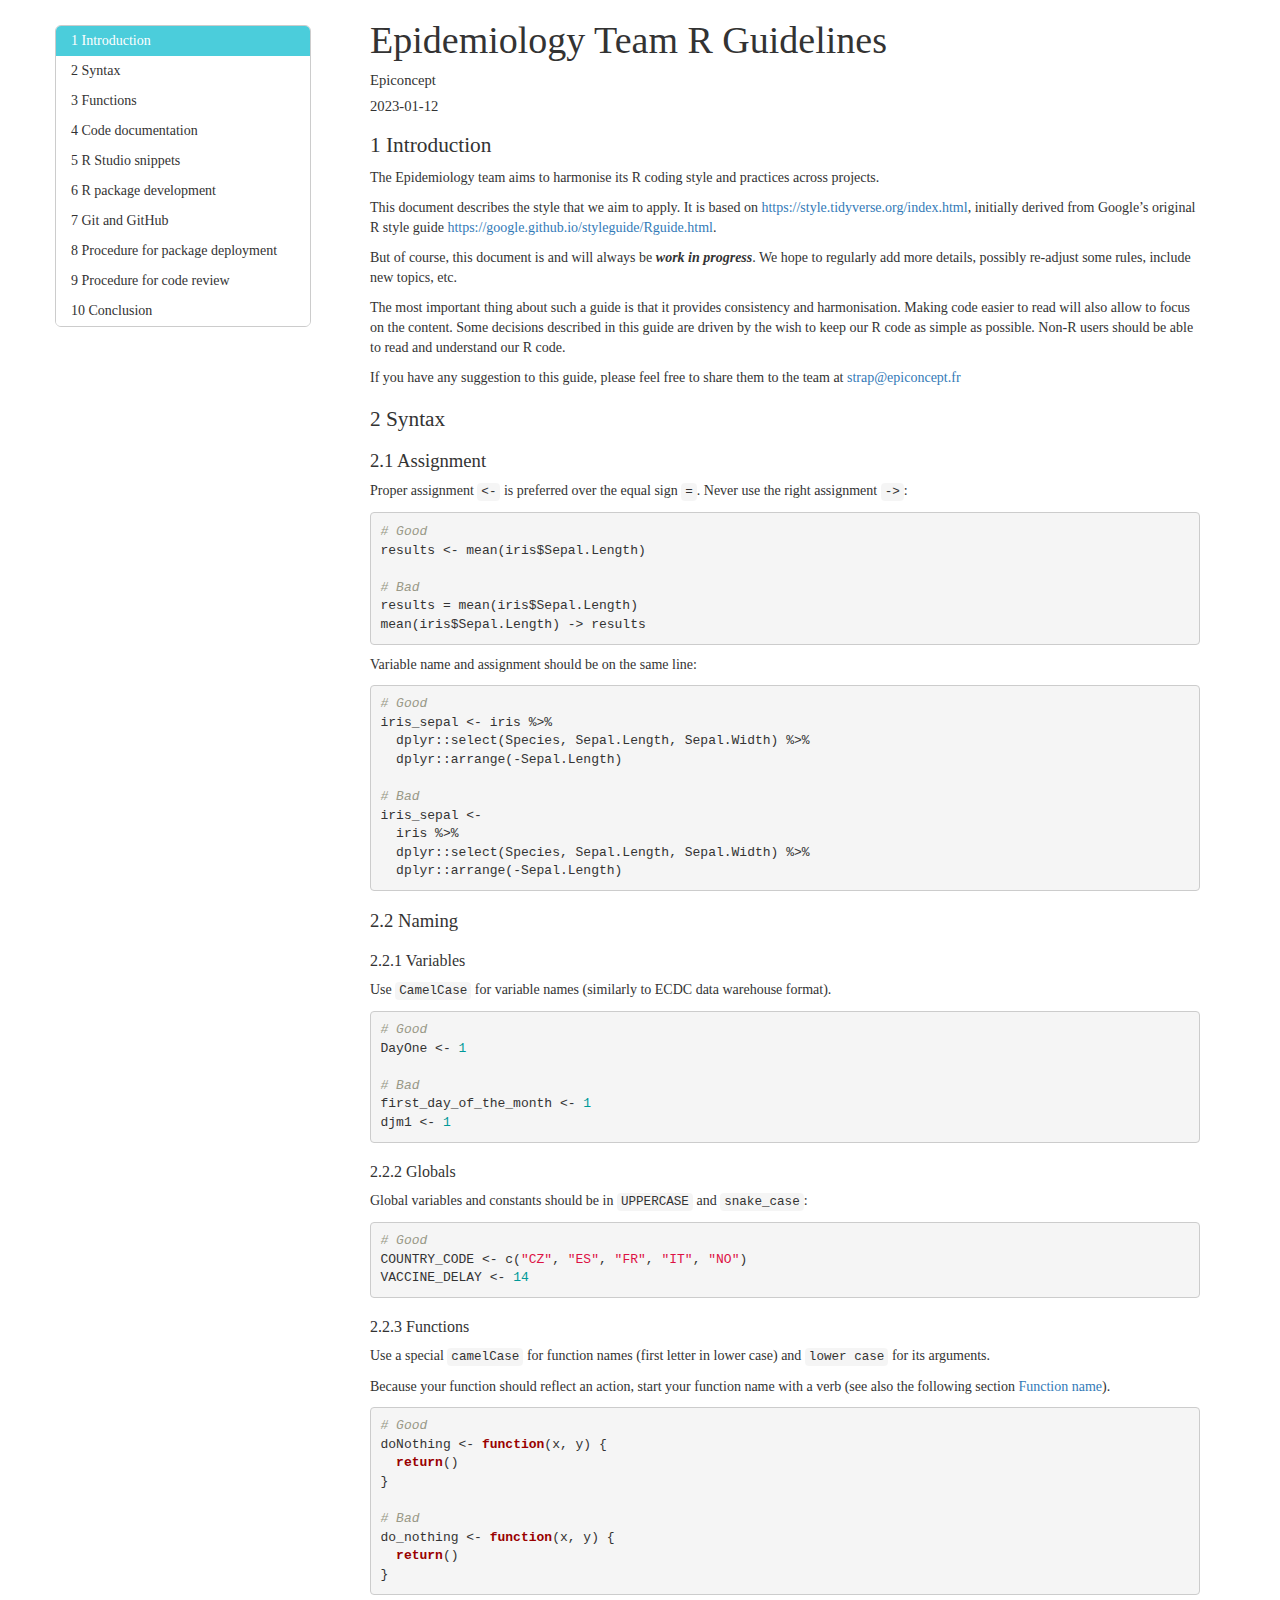
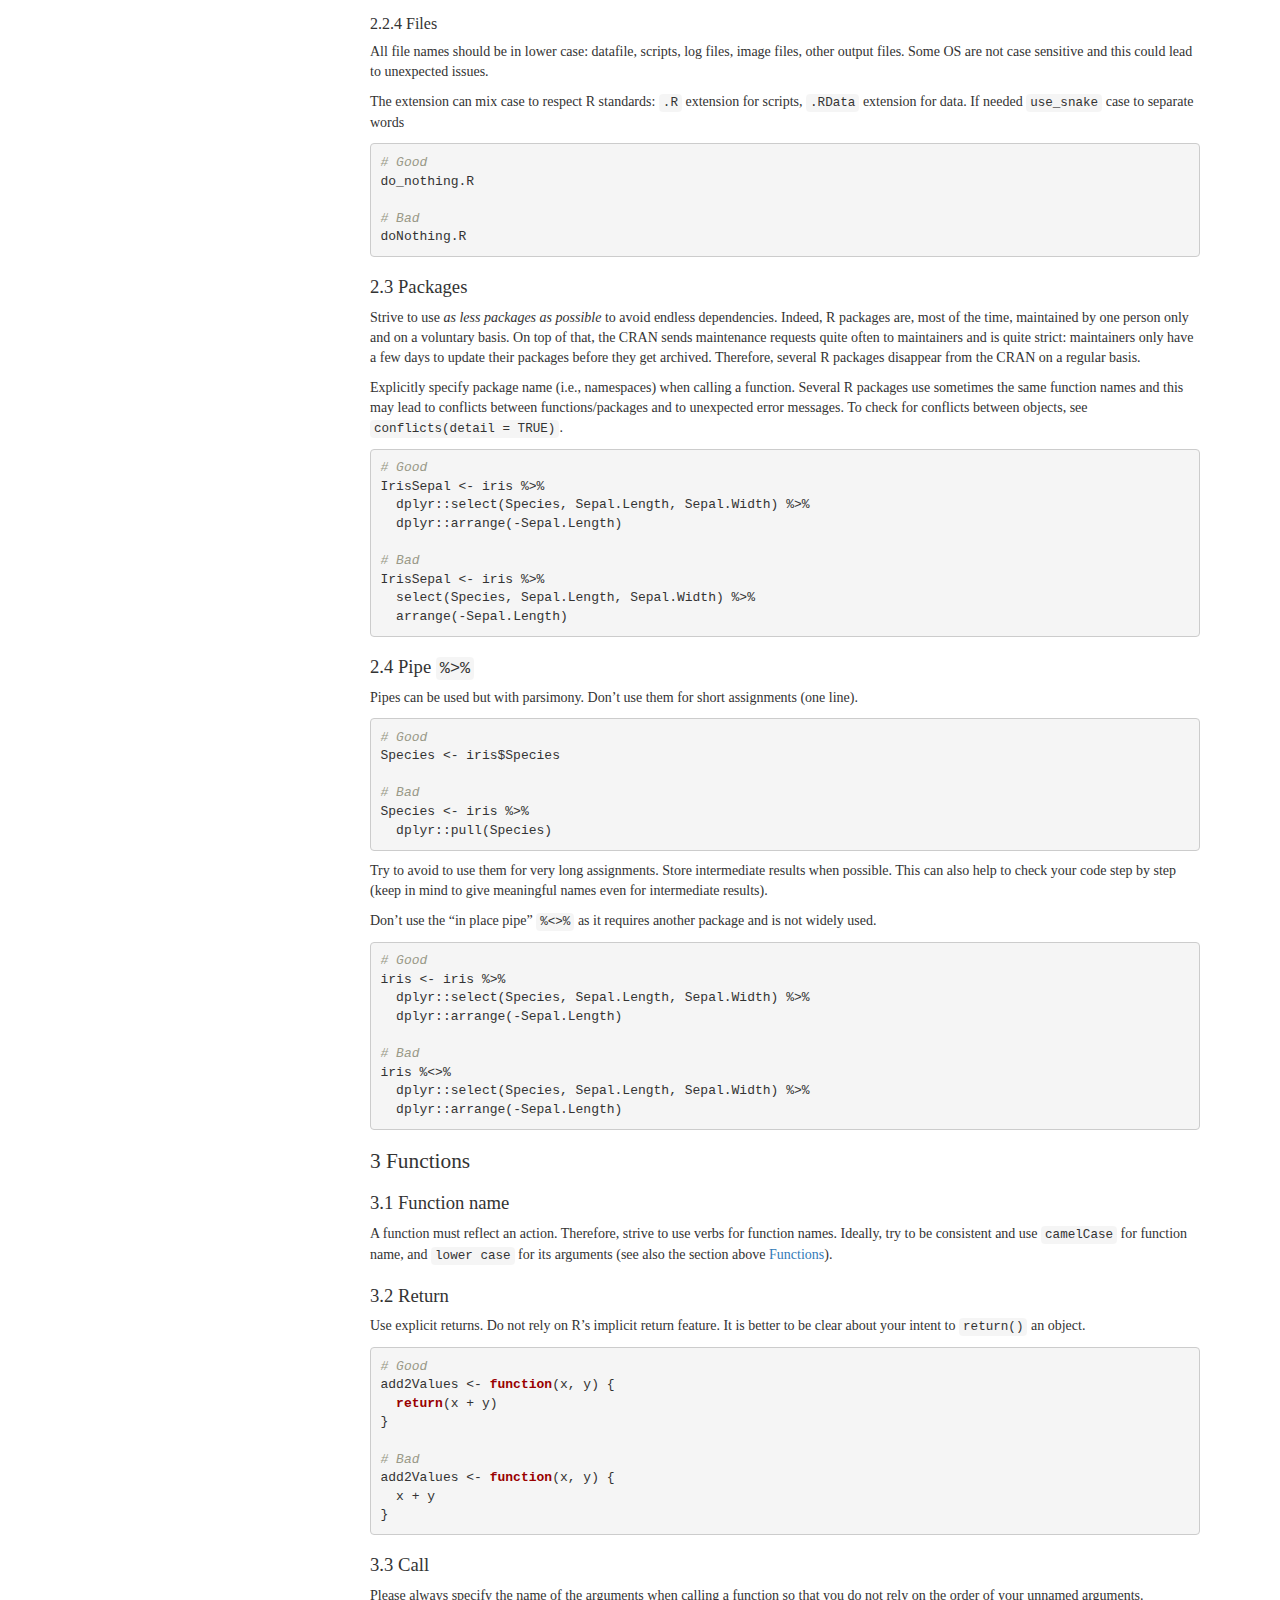
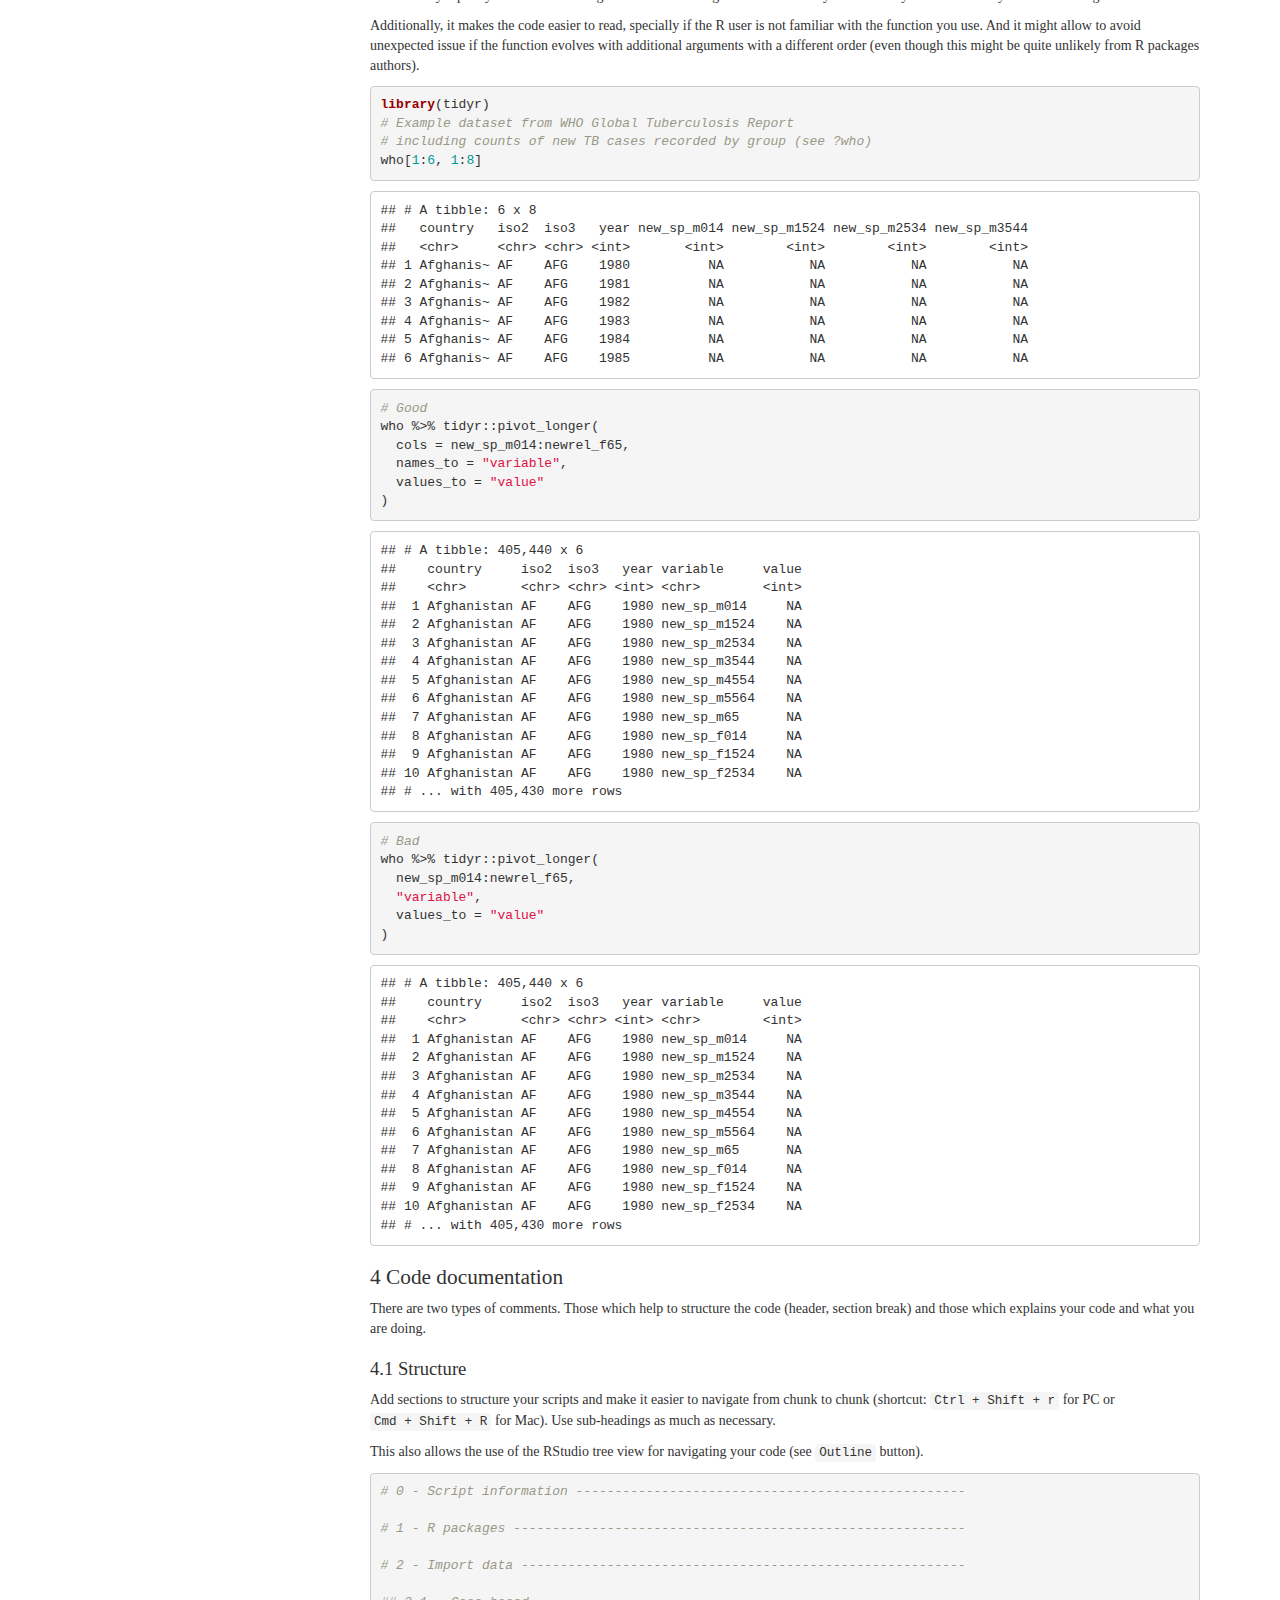
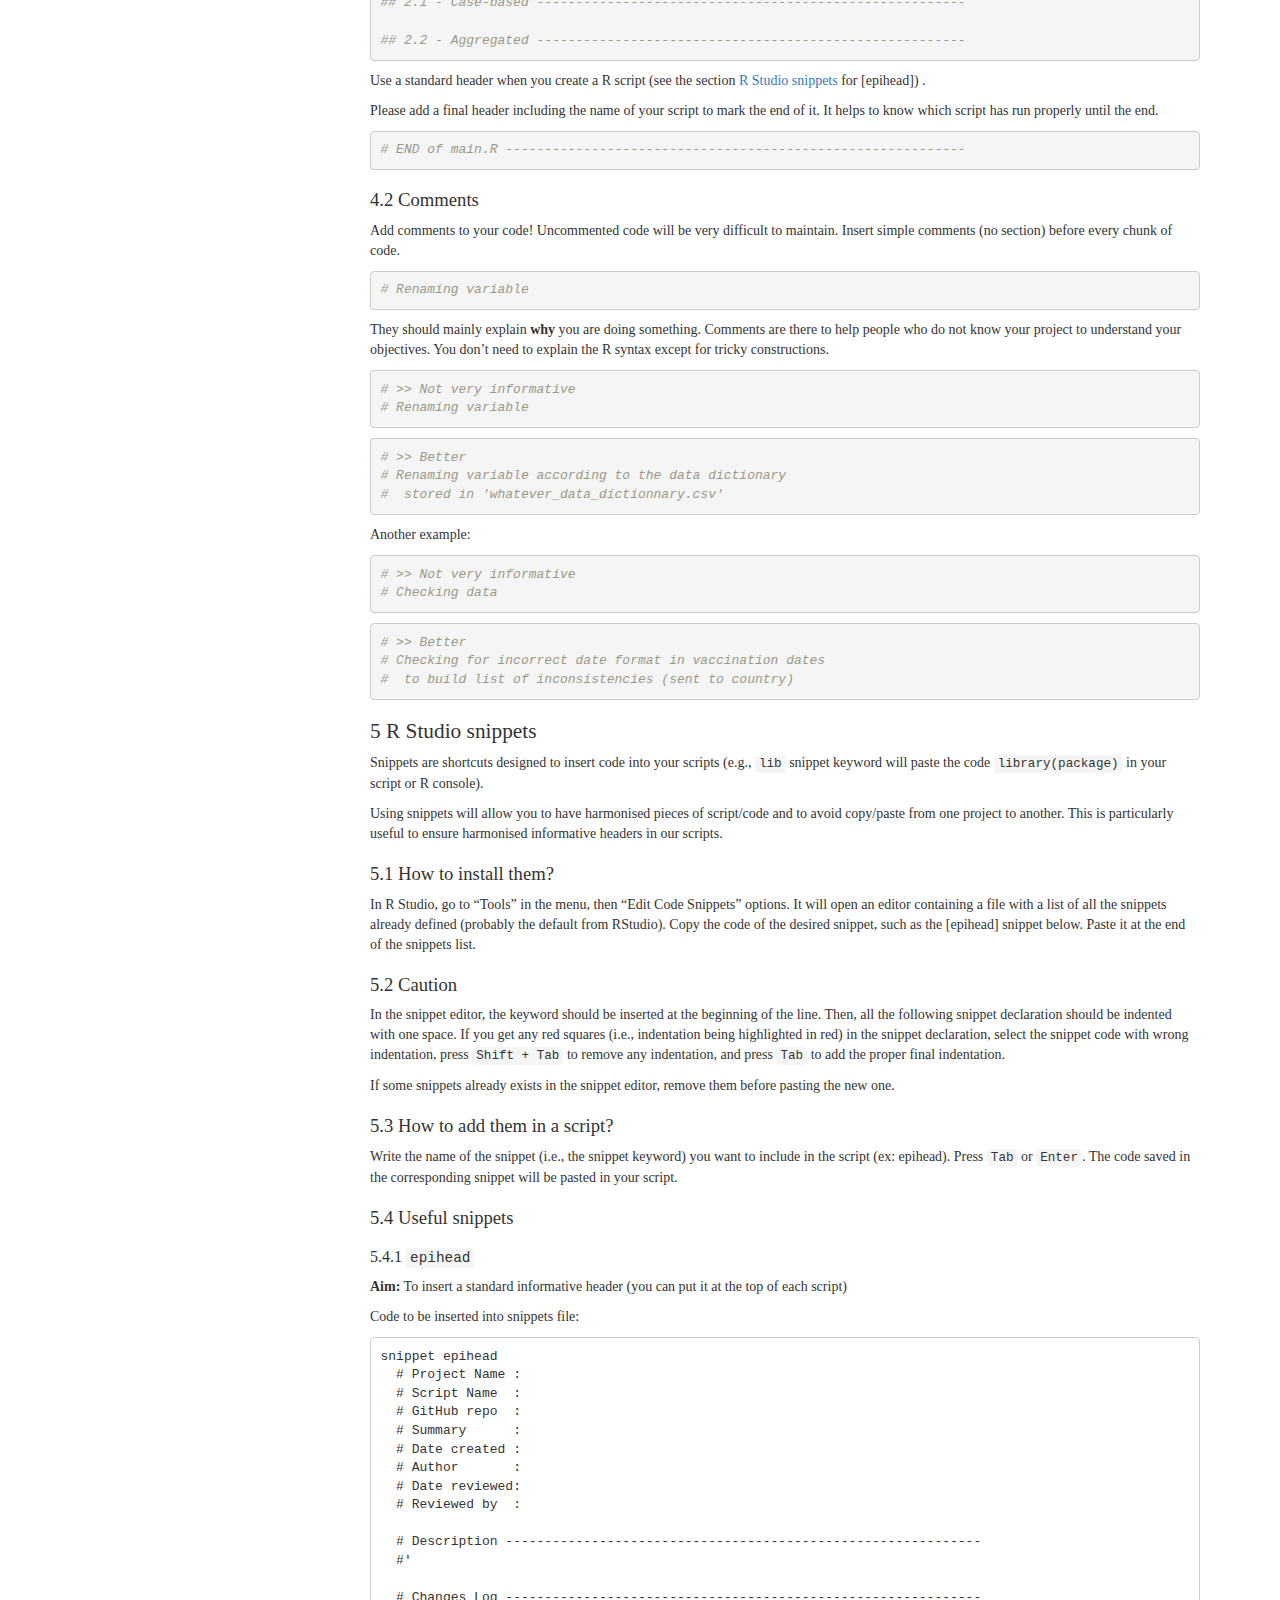
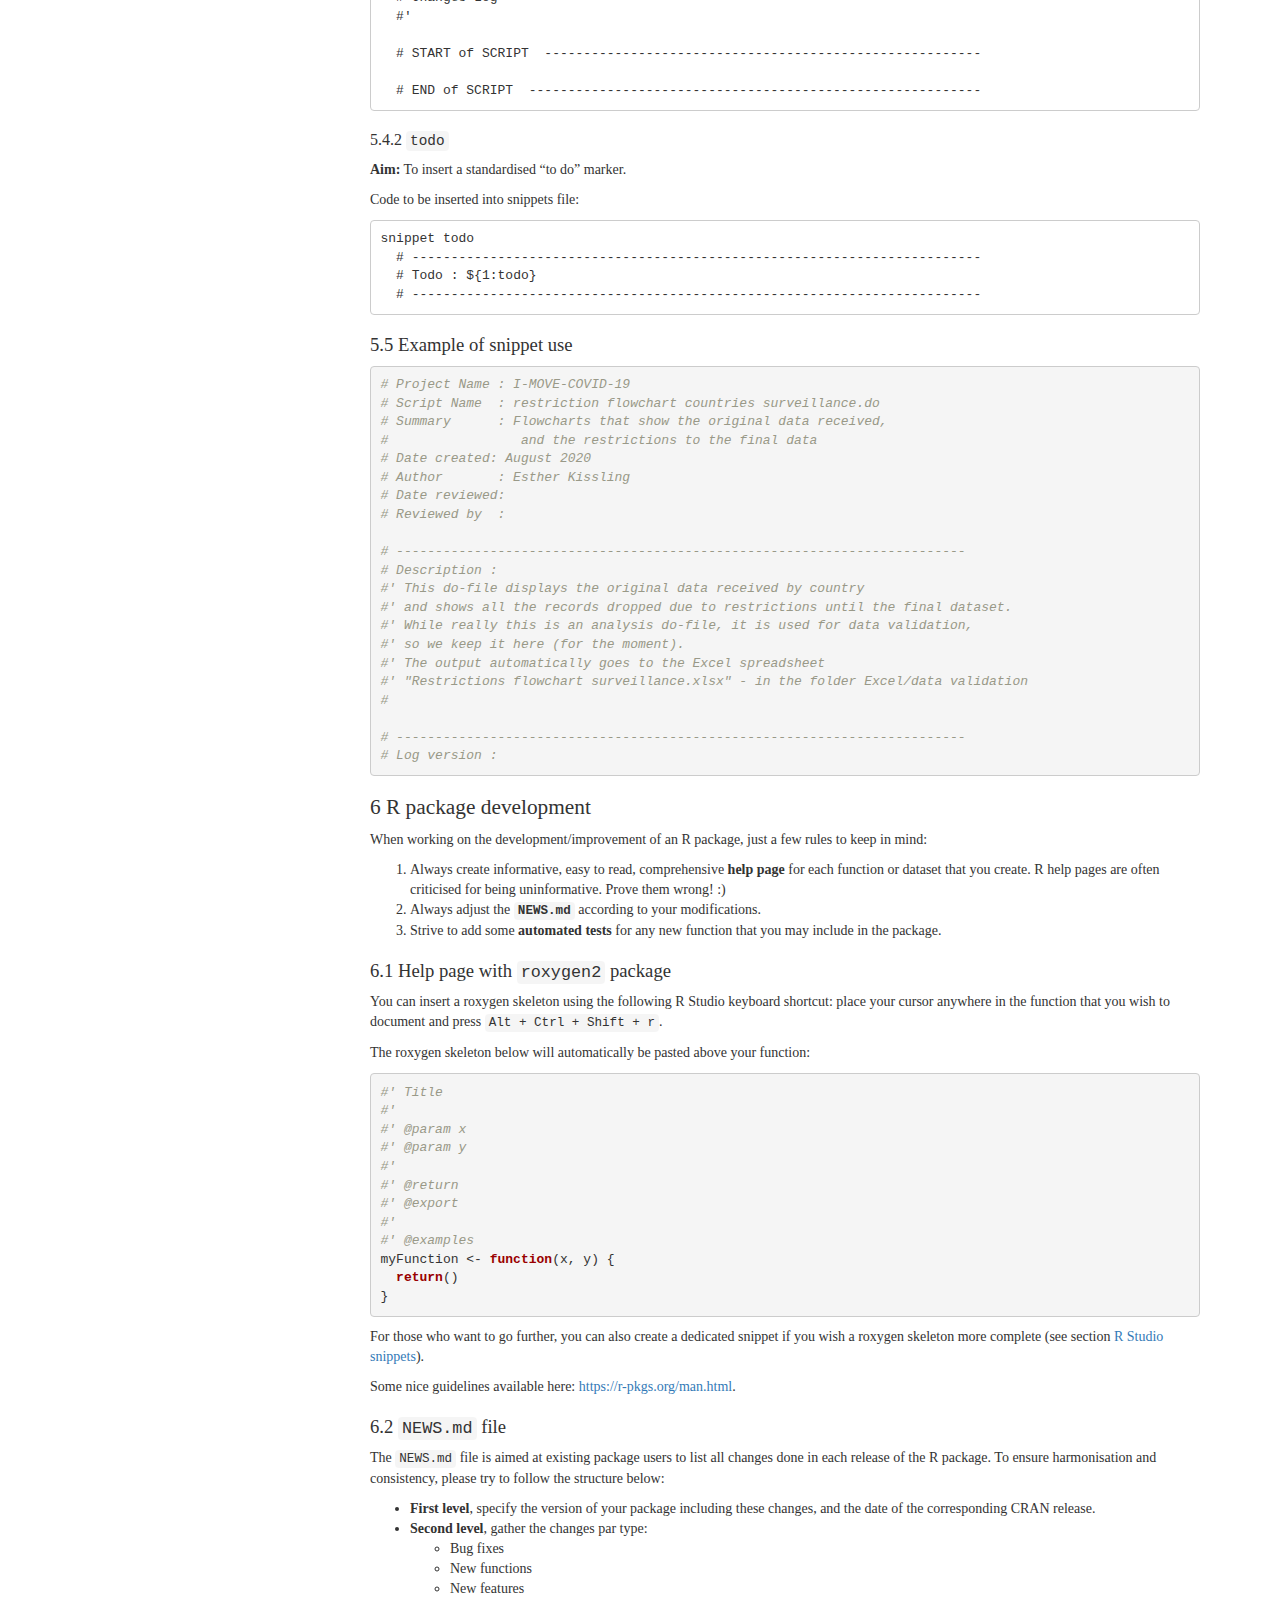
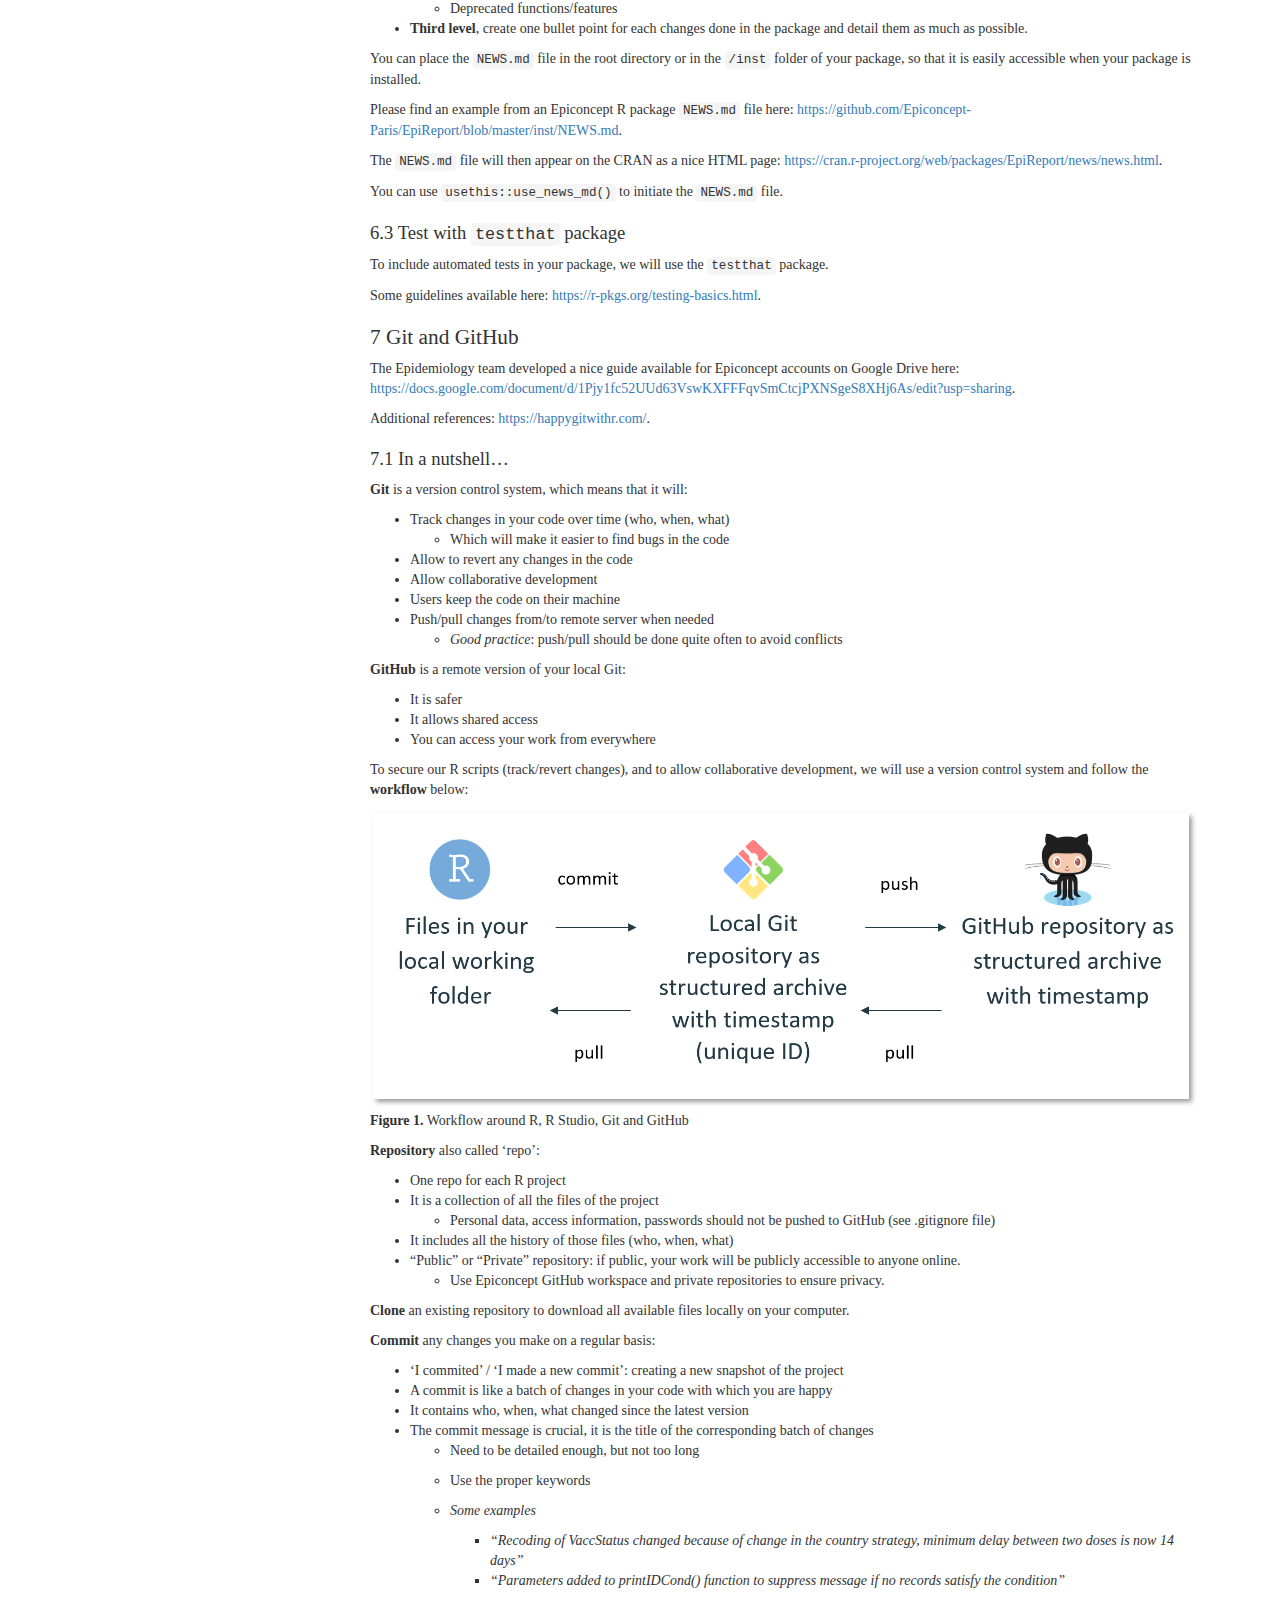
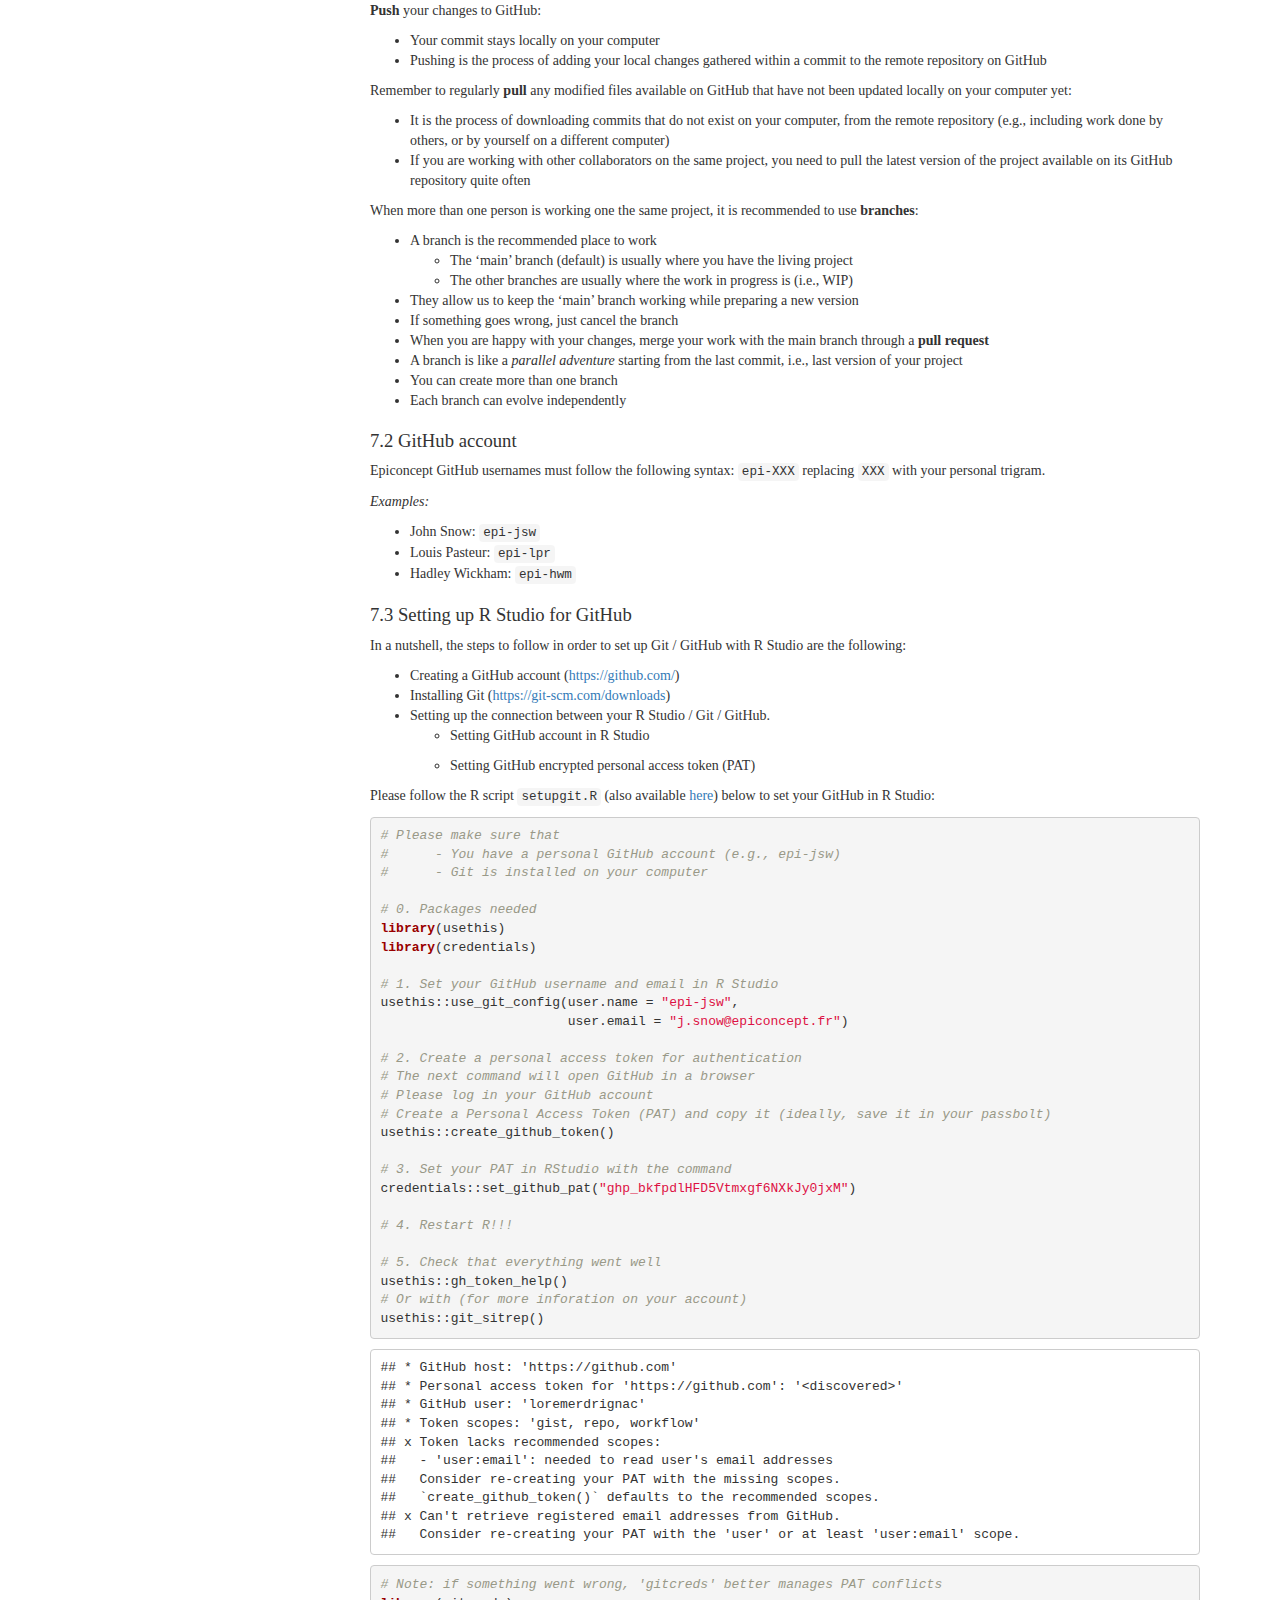
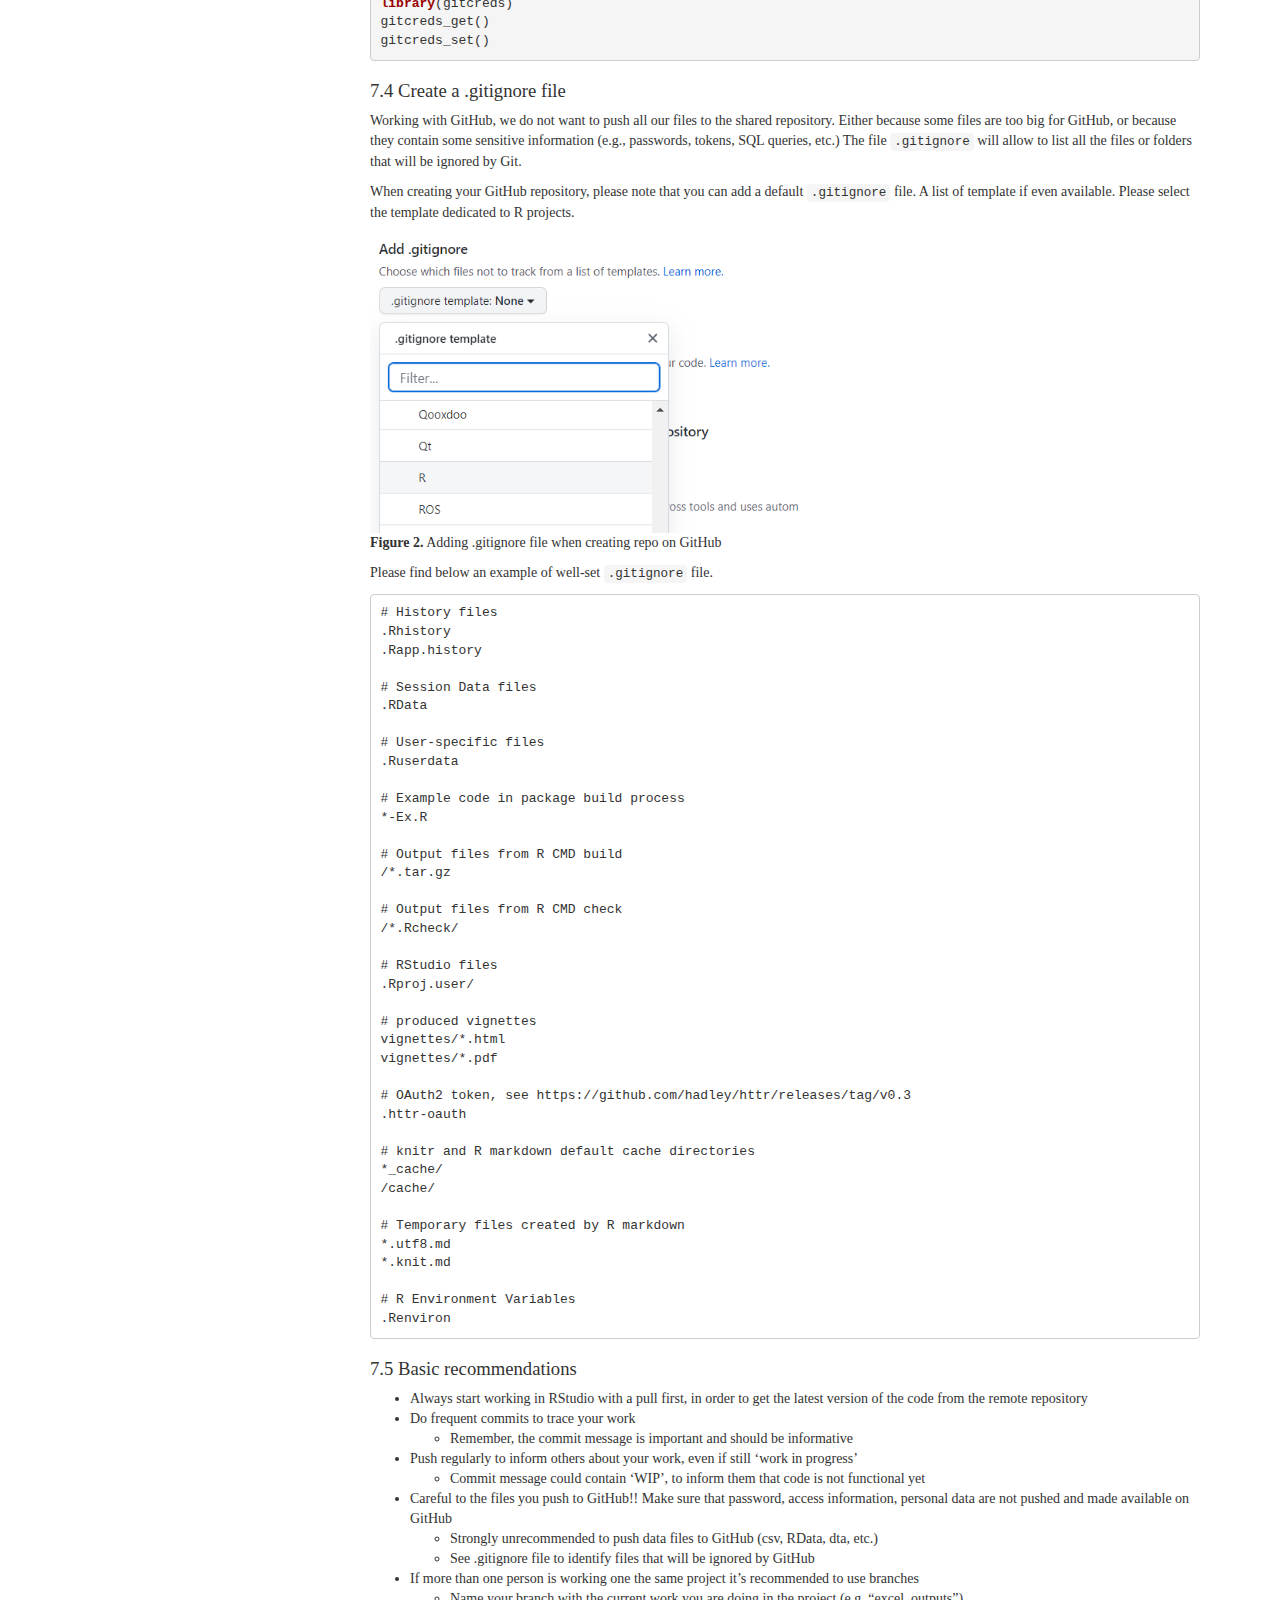
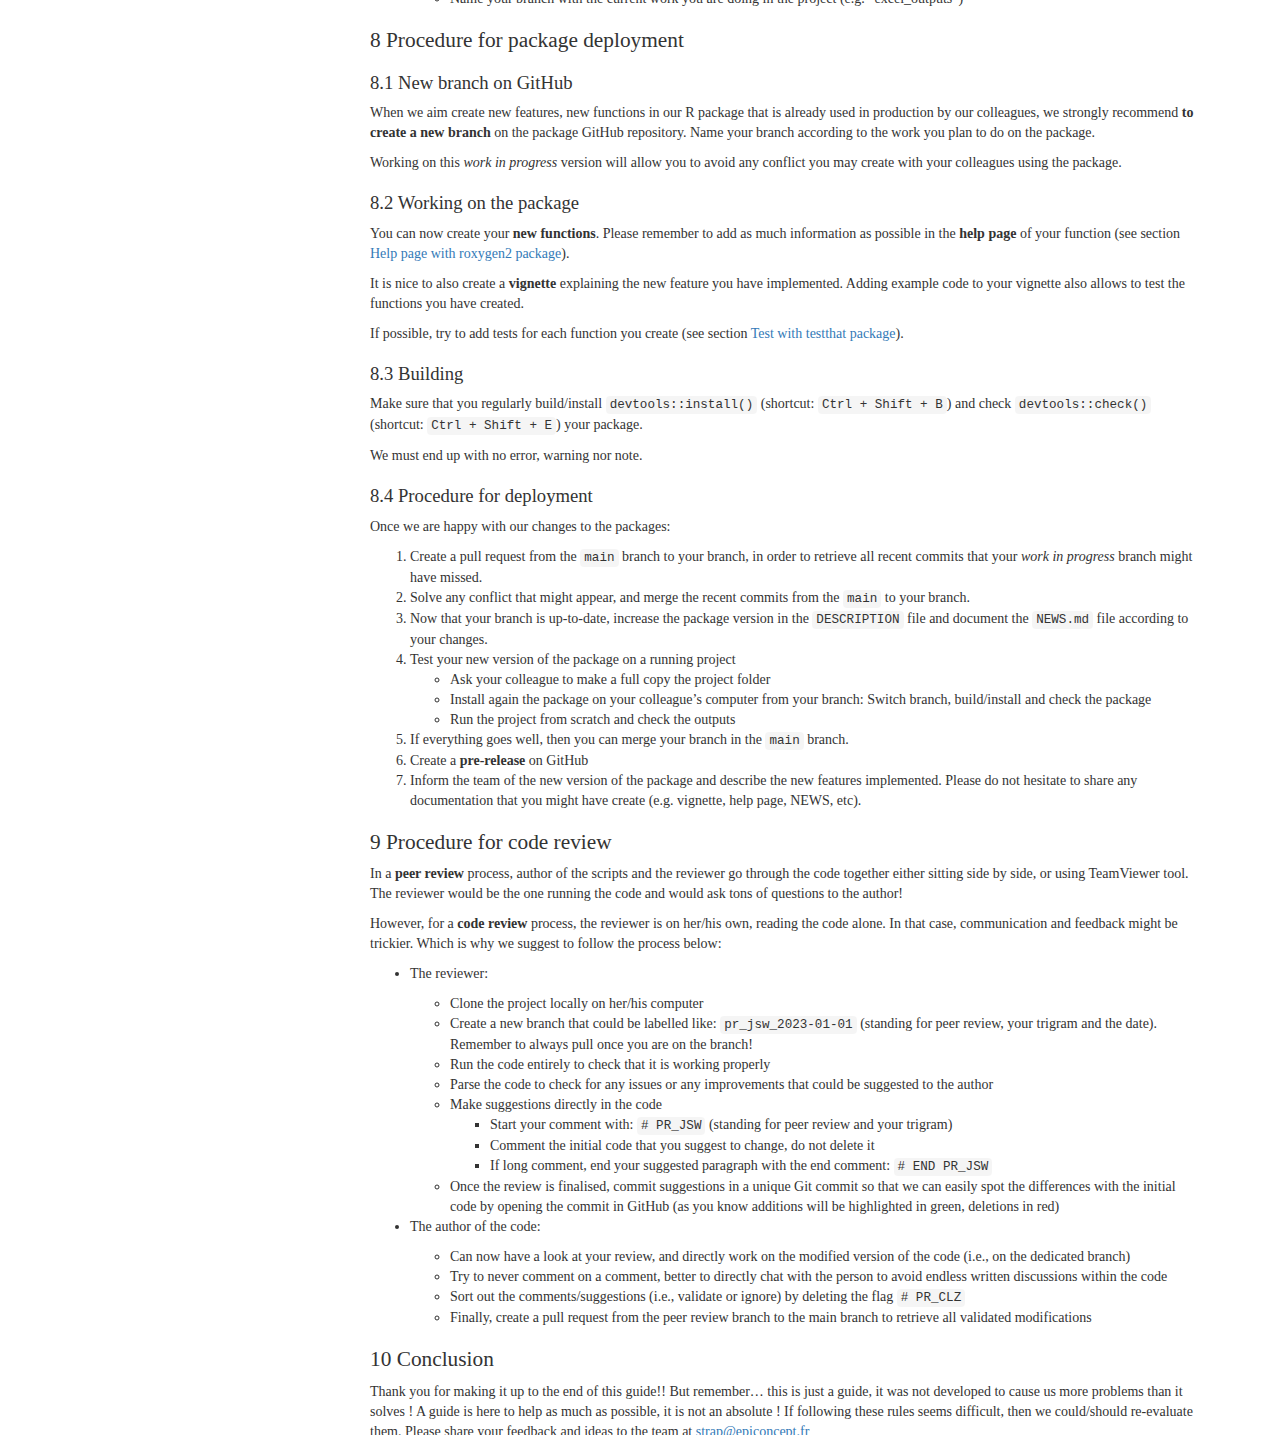
==== Guidelines/r_guidelines.html @ 40024078 "Adding gitignore file and code review procedure" ====
<!DOCTYPE html>

<html>

<head>

<meta charset="utf-8" />
<meta name="generator" content="pandoc" />
<meta http-equiv="X-UA-Compatible" content="IE=EDGE" />


<meta name="author" content="Epiconcept" />

<meta name="date" content="2023-01-12" />

<title>Epidemiology Team R Guidelines</title>

<script>// Pandoc 2.9 adds attributes on both header and div. We remove the former (to
// be compatible with the behavior of Pandoc < 2.8).
document.addEventListener('DOMContentLoaded', function(e) {
  var hs = document.querySelectorAll("div.section[class*='level'] > :first-child");
  var i, h, a;
  for (i = 0; i < hs.length; i++) {
    h = hs[i];
    if (!/^h[1-6]$/i.test(h.tagName)) continue;  // it should be a header h1-h6
    a = h.attributes;
    while (a.length > 0) h.removeAttribute(a[0].name);
  }
});
</script>
<script>/*! jQuery v3.6.0 | (c) OpenJS Foundation and other contributors | jquery.org/license */
!function(e,t){"use strict";"object"==typeof module&&"object"==typeof module.exports?module.exports=e.document?t(e,!0):function(e){if(!e.document)throw new Error("jQuery requires a window with a document");return t(e)}:t(e)}("undefined"!=typeof window?window:this,function(C,e){"use strict";var t=[],r=Object.getPrototypeOf,s=t.slice,g=t.flat?function(e){return t.flat.call(e)}:function(e){return t.concat.apply([],e)},u=t.push,i=t.indexOf,n={},o=n.toString,v=n.hasOwnProperty,a=v.toString,l=a.call(Object),y={},m=function(e){return"function"==typeof e&&"number"!=typeof e.nodeType&&"function"!=typeof e.item},x=function(e){return null!=e&&e===e.window},E=C.document,c={type:!0,src:!0,nonce:!0,noModule:!0};function b(e,t,n){var r,i,o=(n=n||E).createElement("script");if(o.text=e,t)for(r in c)(i=t[r]||t.getAttribute&&t.getAttribute(r))&&o.setAttribute(r,i);n.head.appendChild(o).parentNode.removeChild(o)}function w(e){return null==e?e+"":"object"==typeof e||"function"==typeof e?n[o.call(e)]||"object":typeof e}var f="3.6.0",S=function(e,t){return new S.fn.init(e,t)};function p(e){var t=!!e&&"length"in e&&e.length,n=w(e);return!m(e)&&!x(e)&&("array"===n||0===t||"number"==typeof t&&0<t&&t-1 in e)}S.fn=S.prototype={jquery:f,constructor:S,length:0,toArray:function(){return s.call(this)},get:function(e){return null==e?s.call(this):e<0?this[e+this.length]:this[e]},pushStack:function(e){var t=S.merge(this.constructor(),e);return t.prevObject=this,t},each:function(e){return S.each(this,e)},map:function(n){return this.pushStack(S.map(this,function(e,t){return n.call(e,t,e)}))},slice:function(){return this.pushStack(s.apply(this,arguments))},first:function(){return this.eq(0)},last:function(){return this.eq(-1)},even:function(){return this.pushStack(S.grep(this,function(e,t){return(t+1)%2}))},odd:function(){return this.pushStack(S.grep(this,function(e,t){return t%2}))},eq:function(e){var t=this.length,n=+e+(e<0?t:0);return this.pushStack(0<=n&&n<t?[this[n]]:[])},end:function(){return this.prevObject||this.constructor()},push:u,sort:t.sort,splice:t.splice},S.extend=S.fn.extend=function(){var e,t,n,r,i,o,a=arguments[0]||{},s=1,u=arguments.length,l=!1;for("boolean"==typeof a&&(l=a,a=arguments[s]||{},s++),"object"==typeof a||m(a)||(a={}),s===u&&(a=this,s--);s<u;s++)if(null!=(e=arguments[s]))for(t in e)r=e[t],"__proto__"!==t&&a!==r&&(l&&r&&(S.isPlainObject(r)||(i=Array.isArray(r)))?(n=a[t],o=i&&!Array.isArray(n)?[]:i||S.isPlainObject(n)?n:{},i=!1,a[t]=S.extend(l,o,r)):void 0!==r&&(a[t]=r));return a},S.extend({expando:"jQuery"+(f+Math.random()).replace(/\D/g,""),isReady:!0,error:function(e){throw new Error(e)},noop:function(){},isPlainObject:function(e){var t,n;return!(!e||"[object Object]"!==o.call(e))&&(!(t=r(e))||"function"==typeof(n=v.call(t,"constructor")&&t.constructor)&&a.call(n)===l)},isEmptyObject:function(e){var t;for(t in e)return!1;return!0},globalEval:function(e,t,n){b(e,{nonce:t&&t.nonce},n)},each:function(e,t){var n,r=0;if(p(e)){for(n=e.length;r<n;r++)if(!1===t.call(e[r],r,e[r]))break}else for(r in e)if(!1===t.call(e[r],r,e[r]))break;return e},makeArray:function(e,t){var n=t||[];return null!=e&&(p(Object(e))?S.merge(n,"string"==typeof e?[e]:e):u.call(n,e)),n},inArray:function(e,t,n){return null==t?-1:i.call(t,e,n)},merge:function(e,t){for(var n=+t.length,r=0,i=e.length;r<n;r++)e[i++]=t[r];return e.length=i,e},grep:function(e,t,n){for(var r=[],i=0,o=e.length,a=!n;i<o;i++)!t(e[i],i)!==a&&r.push(e[i]);return r},map:function(e,t,n){var r,i,o=0,a=[];if(p(e))for(r=e.length;o<r;o++)null!=(i=t(e[o],o,n))&&a.push(i);else for(o in e)null!=(i=t(e[o],o,n))&&a.push(i);return g(a)},guid:1,support:y}),"function"==typeof Symbol&&(S.fn[Symbol.iterator]=t[Symbol.iterator]),S.each("Boolean Number String Function Array Date RegExp Object Error Symbol".split(" "),function(e,t){n["[object "+t+"]"]=t.toLowerCase()});var d=function(n){var e,d,b,o,i,h,f,g,w,u,l,T,C,a,E,v,s,c,y,S="sizzle"+1*new Date,p=n.document,k=0,r=0,m=ue(),x=ue(),A=ue(),N=ue(),j=function(e,t){return e===t&&(l=!0),0},D={}.hasOwnProperty,t=[],q=t.pop,L=t.push,H=t.push,O=t.slice,P=function(e,t){for(var n=0,r=e.length;n<r;n++)if(e[n]===t)return n;return-1},R="checked|selected|async|autofocus|autoplay|controls|defer|disabled|hidden|ismap|loop|multiple|open|readonly|required|scoped",M="[\\x20\\t\\r\\n\\f]",I="(?:\\\\[\\da-fA-F]{1,6}"+M+"?|\\\\[^\\r\\n\\f]|[\\w-]|[^\0-\\x7f])+",W="\\["+M+"*("+I+")(?:"+M+"*([*^$|!~]?=)"+M+"*(?:'((?:\\\\.|[^\\\\'])*)'|\"((?:\\\\.|[^\\\\\"])*)\"|("+I+"))|)"+M+"*\\]",F=":("+I+")(?:\\((('((?:\\\\.|[^\\\\'])*)'|\"((?:\\\\.|[^\\\\\"])*)\")|((?:\\\\.|[^\\\\()[\\]]|"+W+")*)|.*)\\)|)",B=new RegExp(M+"+","g"),$=new RegExp("^"+M+"+|((?:^|[^\\\\])(?:\\\\.)*)"+M+"+$","g"),_=new RegExp("^"+M+"*,"+M+"*"),z=new RegExp("^"+M+"*([>+~]|"+M+")"+M+"*"),U=new RegExp(M+"|>"),X=new RegExp(F),V=new RegExp("^"+I+"$"),G={ID:new RegExp("^#("+I+")"),CLASS:new RegExp("^\\.("+I+")"),TAG:new RegExp("^("+I+"|[*])"),ATTR:new RegExp("^"+W),PSEUDO:new RegExp("^"+F),CHILD:new RegExp("^:(only|first|last|nth|nth-last)-(child|of-type)(?:\\("+M+"*(even|odd|(([+-]|)(\\d*)n|)"+M+"*(?:([+-]|)"+M+"*(\\d+)|))"+M+"*\\)|)","i"),bool:new RegExp("^(?:"+R+")$","i"),needsContext:new RegExp("^"+M+"*[>+~]|:(even|odd|eq|gt|lt|nth|first|last)(?:\\("+M+"*((?:-\\d)?\\d*)"+M+"*\\)|)(?=[^-]|$)","i")},Y=/HTML$/i,Q=/^(?:input|select|textarea|button)$/i,J=/^h\d$/i,K=/^[^{]+\{\s*\[native \w/,Z=/^(?:#([\w-]+)|(\w+)|\.([\w-]+))$/,ee=/[+~]/,te=new RegExp("\\\\[\\da-fA-F]{1,6}"+M+"?|\\\\([^\\r\\n\\f])","g"),ne=function(e,t){var n="0x"+e.slice(1)-65536;return t||(n<0?String.fromCharCode(n+65536):String.fromCharCode(n>>10|55296,1023&n|56320))},re=/([\0-\x1f\x7f]|^-?\d)|^-$|[^\0-\x1f\x7f-\uFFFF\w-]/g,ie=function(e,t){return t?"\0"===e?"\ufffd":e.slice(0,-1)+"\\"+e.charCodeAt(e.length-1).toString(16)+" ":"\\"+e},oe=function(){T()},ae=be(function(e){return!0===e.disabled&&"fieldset"===e.nodeName.toLowerCase()},{dir:"parentNode",next:"legend"});try{H.apply(t=O.call(p.childNodes),p.childNodes),t[p.childNodes.length].nodeType}catch(e){H={apply:t.length?function(e,t){L.apply(e,O.call(t))}:function(e,t){var n=e.length,r=0;while(e[n++]=t[r++]);e.length=n-1}}}function se(t,e,n,r){var i,o,a,s,u,l,c,f=e&&e.ownerDocument,p=e?e.nodeType:9;if(n=n||[],"string"!=typeof t||!t||1!==p&&9!==p&&11!==p)return n;if(!r&&(T(e),e=e||C,E)){if(11!==p&&(u=Z.exec(t)))if(i=u[1]){if(9===p){if(!(a=e.getElementById(i)))return n;if(a.id===i)return n.push(a),n}else if(f&&(a=f.getElementById(i))&&y(e,a)&&a.id===i)return n.push(a),n}else{if(u[2])return H.apply(n,e.getElementsByTagName(t)),n;if((i=u[3])&&d.getElementsByClassName&&e.getElementsByClassName)return H.apply(n,e.getElementsByClassName(i)),n}if(d.qsa&&!N[t+" "]&&(!v||!v.test(t))&&(1!==p||"object"!==e.nodeName.toLowerCase())){if(c=t,f=e,1===p&&(U.test(t)||z.test(t))){(f=ee.test(t)&&ye(e.parentNode)||e)===e&&d.scope||((s=e.getAttribute("id"))?s=s.replace(re,ie):e.setAttribute("id",s=S)),o=(l=h(t)).length;while(o--)l[o]=(s?"#"+s:":scope")+" "+xe(l[o]);c=l.join(",")}try{return H.apply(n,f.querySelectorAll(c)),n}catch(e){N(t,!0)}finally{s===S&&e.removeAttribute("id")}}}return g(t.replace($,"$1"),e,n,r)}function ue(){var r=[];return function e(t,n){return r.push(t+" ")>b.cacheLength&&delete e[r.shift()],e[t+" "]=n}}function le(e){return e[S]=!0,e}function ce(e){var t=C.createElement("fieldset");try{return!!e(t)}catch(e){return!1}finally{t.parentNode&&t.parentNode.removeChild(t),t=null}}function fe(e,t){var n=e.split("|"),r=n.length;while(r--)b.attrHandle[n[r]]=t}function pe(e,t){var n=t&&e,r=n&&1===e.nodeType&&1===t.nodeType&&e.sourceIndex-t.sourceIndex;if(r)return r;if(n)while(n=n.nextSibling)if(n===t)return-1;return e?1:-1}function de(t){return function(e){return"input"===e.nodeName.toLowerCase()&&e.type===t}}function he(n){return function(e){var t=e.nodeName.toLowerCase();return("input"===t||"button"===t)&&e.type===n}}function ge(t){return function(e){return"form"in e?e.parentNode&&!1===e.disabled?"label"in e?"label"in e.parentNode?e.parentNode.disabled===t:e.disabled===t:e.isDisabled===t||e.isDisabled!==!t&&ae(e)===t:e.disabled===t:"label"in e&&e.disabled===t}}function ve(a){return le(function(o){return o=+o,le(function(e,t){var n,r=a([],e.length,o),i=r.length;while(i--)e[n=r[i]]&&(e[n]=!(t[n]=e[n]))})})}function ye(e){return e&&"undefined"!=typeof e.getElementsByTagName&&e}for(e in d=se.support={},i=se.isXML=function(e){var t=e&&e.namespaceURI,n=e&&(e.ownerDocument||e).documentElement;return!Y.test(t||n&&n.nodeName||"HTML")},T=se.setDocument=function(e){var t,n,r=e?e.ownerDocument||e:p;return r!=C&&9===r.nodeType&&r.documentElement&&(a=(C=r).documentElement,E=!i(C),p!=C&&(n=C.defaultView)&&n.top!==n&&(n.addEventListener?n.addEventListener("unload",oe,!1):n.attachEvent&&n.attachEvent("onunload",oe)),d.scope=ce(function(e){return a.appendChild(e).appendChild(C.createElement("div")),"undefined"!=typeof e.querySelectorAll&&!e.querySelectorAll(":scope fieldset div").length}),d.attributes=ce(function(e){return e.className="i",!e.getAttribute("className")}),d.getElementsByTagName=ce(function(e){return e.appendChild(C.createComment("")),!e.getElementsByTagName("*").length}),d.getElementsByClassName=K.test(C.getElementsByClassName),d.getById=ce(function(e){return a.appendChild(e).id=S,!C.getElementsByName||!C.getElementsByName(S).length}),d.getById?(b.filter.ID=function(e){var t=e.replace(te,ne);return function(e){return e.getAttribute("id")===t}},b.find.ID=function(e,t){if("undefined"!=typeof t.getElementById&&E){var n=t.getElementById(e);return n?[n]:[]}}):(b.filter.ID=function(e){var n=e.replace(te,ne);return function(e){var t="undefined"!=typeof e.getAttributeNode&&e.getAttributeNode("id");return t&&t.value===n}},b.find.ID=function(e,t){if("undefined"!=typeof t.getElementById&&E){var n,r,i,o=t.getElementById(e);if(o){if((n=o.getAttributeNode("id"))&&n.value===e)return[o];i=t.getElementsByName(e),r=0;while(o=i[r++])if((n=o.getAttributeNode("id"))&&n.value===e)return[o]}return[]}}),b.find.TAG=d.getElementsByTagName?function(e,t){return"undefined"!=typeof t.getElementsByTagName?t.getElementsByTagName(e):d.qsa?t.querySelectorAll(e):void 0}:function(e,t){var n,r=[],i=0,o=t.getElementsByTagName(e);if("*"===e){while(n=o[i++])1===n.nodeType&&r.push(n);return r}return o},b.find.CLASS=d.getElementsByClassName&&function(e,t){if("undefined"!=typeof t.getElementsByClassName&&E)return t.getElementsByClassName(e)},s=[],v=[],(d.qsa=K.test(C.querySelectorAll))&&(ce(function(e){var t;a.appendChild(e).innerHTML="<a id='"+S+"'></a><select id='"+S+"-\r\\' msallowcapture=''><option selected=''></option></select>",e.querySelectorAll("[msallowcapture^='']").length&&v.push("[*^$]="+M+"*(?:''|\"\")"),e.querySelectorAll("[selected]").length||v.push("\\["+M+"*(?:value|"+R+")"),e.querySelectorAll("[id~="+S+"-]").length||v.push("~="),(t=C.createElement("input")).setAttribute("name",""),e.appendChild(t),e.querySelectorAll("[name='']").length||v.push("\\["+M+"*name"+M+"*="+M+"*(?:''|\"\")"),e.querySelectorAll(":checked").length||v.push(":checked"),e.querySelectorAll("a#"+S+"+*").length||v.push(".#.+[+~]"),e.querySelectorAll("\\\f"),v.push("[\\r\\n\\f]")}),ce(function(e){e.innerHTML="<a href='' disabled='disabled'></a><select disabled='disabled'><option/></select>";var t=C.createElement("input");t.setAttribute("type","hidden"),e.appendChild(t).setAttribute("name","D"),e.querySelectorAll("[name=d]").length&&v.push("name"+M+"*[*^$|!~]?="),2!==e.querySelectorAll(":enabled").length&&v.push(":enabled",":disabled"),a.appendChild(e).disabled=!0,2!==e.querySelectorAll(":disabled").length&&v.push(":enabled",":disabled"),e.querySelectorAll("*,:x"),v.push(",.*:")})),(d.matchesSelector=K.test(c=a.matches||a.webkitMatchesSelector||a.mozMatchesSelector||a.oMatchesSelector||a.msMatchesSelector))&&ce(function(e){d.disconnectedMatch=c.call(e,"*"),c.call(e,"[s!='']:x"),s.push("!=",F)}),v=v.length&&new RegExp(v.join("|")),s=s.length&&new RegExp(s.join("|")),t=K.test(a.compareDocumentPosition),y=t||K.test(a.contains)?function(e,t){var n=9===e.nodeType?e.documentElement:e,r=t&&t.parentNode;return e===r||!(!r||1!==r.nodeType||!(n.contains?n.contains(r):e.compareDocumentPosition&&16&e.compareDocumentPosition(r)))}:function(e,t){if(t)while(t=t.parentNode)if(t===e)return!0;return!1},j=t?function(e,t){if(e===t)return l=!0,0;var n=!e.compareDocumentPosition-!t.compareDocumentPosition;return n||(1&(n=(e.ownerDocument||e)==(t.ownerDocument||t)?e.compareDocumentPosition(t):1)||!d.sortDetached&&t.compareDocumentPosition(e)===n?e==C||e.ownerDocument==p&&y(p,e)?-1:t==C||t.ownerDocument==p&&y(p,t)?1:u?P(u,e)-P(u,t):0:4&n?-1:1)}:function(e,t){if(e===t)return l=!0,0;var n,r=0,i=e.parentNode,o=t.parentNode,a=[e],s=[t];if(!i||!o)return e==C?-1:t==C?1:i?-1:o?1:u?P(u,e)-P(u,t):0;if(i===o)return pe(e,t);n=e;while(n=n.parentNode)a.unshift(n);n=t;while(n=n.parentNode)s.unshift(n);while(a[r]===s[r])r++;return r?pe(a[r],s[r]):a[r]==p?-1:s[r]==p?1:0}),C},se.matches=function(e,t){return se(e,null,null,t)},se.matchesSelector=function(e,t){if(T(e),d.matchesSelector&&E&&!N[t+" "]&&(!s||!s.test(t))&&(!v||!v.test(t)))try{var n=c.call(e,t);if(n||d.disconnectedMatch||e.document&&11!==e.document.nodeType)return n}catch(e){N(t,!0)}return 0<se(t,C,null,[e]).length},se.contains=function(e,t){return(e.ownerDocument||e)!=C&&T(e),y(e,t)},se.attr=function(e,t){(e.ownerDocument||e)!=C&&T(e);var n=b.attrHandle[t.toLowerCase()],r=n&&D.call(b.attrHandle,t.toLowerCase())?n(e,t,!E):void 0;return void 0!==r?r:d.attributes||!E?e.getAttribute(t):(r=e.getAttributeNode(t))&&r.specified?r.value:null},se.escape=function(e){return(e+"").replace(re,ie)},se.error=function(e){throw new Error("Syntax error, unrecognized expression: "+e)},se.uniqueSort=function(e){var t,n=[],r=0,i=0;if(l=!d.detectDuplicates,u=!d.sortStable&&e.slice(0),e.sort(j),l){while(t=e[i++])t===e[i]&&(r=n.push(i));while(r--)e.splice(n[r],1)}return u=null,e},o=se.getText=function(e){var t,n="",r=0,i=e.nodeType;if(i){if(1===i||9===i||11===i){if("string"==typeof e.textContent)return e.textContent;for(e=e.firstChild;e;e=e.nextSibling)n+=o(e)}else if(3===i||4===i)return e.nodeValue}else while(t=e[r++])n+=o(t);return n},(b=se.selectors={cacheLength:50,createPseudo:le,match:G,attrHandle:{},find:{},relative:{">":{dir:"parentNode",first:!0}," ":{dir:"parentNode"},"+":{dir:"previousSibling",first:!0},"~":{dir:"previousSibling"}},preFilter:{ATTR:function(e){return e[1]=e[1].replace(te,ne),e[3]=(e[3]||e[4]||e[5]||"").replace(te,ne),"~="===e[2]&&(e[3]=" "+e[3]+" "),e.slice(0,4)},CHILD:function(e){return e[1]=e[1].toLowerCase(),"nth"===e[1].slice(0,3)?(e[3]||se.error(e[0]),e[4]=+(e[4]?e[5]+(e[6]||1):2*("even"===e[3]||"odd"===e[3])),e[5]=+(e[7]+e[8]||"odd"===e[3])):e[3]&&se.error(e[0]),e},PSEUDO:function(e){var t,n=!e[6]&&e[2];return G.CHILD.test(e[0])?null:(e[3]?e[2]=e[4]||e[5]||"":n&&X.test(n)&&(t=h(n,!0))&&(t=n.indexOf(")",n.length-t)-n.length)&&(e[0]=e[0].slice(0,t),e[2]=n.slice(0,t)),e.slice(0,3))}},filter:{TAG:function(e){var t=e.replace(te,ne).toLowerCase();return"*"===e?function(){return!0}:function(e){return e.nodeName&&e.nodeName.toLowerCase()===t}},CLASS:function(e){var t=m[e+" "];return t||(t=new RegExp("(^|"+M+")"+e+"("+M+"|$)"))&&m(e,function(e){return t.test("string"==typeof e.className&&e.className||"undefined"!=typeof e.getAttribute&&e.getAttribute("class")||"")})},ATTR:function(n,r,i){return function(e){var t=se.attr(e,n);return null==t?"!="===r:!r||(t+="","="===r?t===i:"!="===r?t!==i:"^="===r?i&&0===t.indexOf(i):"*="===r?i&&-1<t.indexOf(i):"$="===r?i&&t.slice(-i.length)===i:"~="===r?-1<(" "+t.replace(B," ")+" ").indexOf(i):"|="===r&&(t===i||t.slice(0,i.length+1)===i+"-"))}},CHILD:function(h,e,t,g,v){var y="nth"!==h.slice(0,3),m="last"!==h.slice(-4),x="of-type"===e;return 1===g&&0===v?function(e){return!!e.parentNode}:function(e,t,n){var r,i,o,a,s,u,l=y!==m?"nextSibling":"previousSibling",c=e.parentNode,f=x&&e.nodeName.toLowerCase(),p=!n&&!x,d=!1;if(c){if(y){while(l){a=e;while(a=a[l])if(x?a.nodeName.toLowerCase()===f:1===a.nodeType)return!1;u=l="only"===h&&!u&&"nextSibling"}return!0}if(u=[m?c.firstChild:c.lastChild],m&&p){d=(s=(r=(i=(o=(a=c)[S]||(a[S]={}))[a.uniqueID]||(o[a.uniqueID]={}))[h]||[])[0]===k&&r[1])&&r[2],a=s&&c.childNodes[s];while(a=++s&&a&&a[l]||(d=s=0)||u.pop())if(1===a.nodeType&&++d&&a===e){i[h]=[k,s,d];break}}else if(p&&(d=s=(r=(i=(o=(a=e)[S]||(a[S]={}))[a.uniqueID]||(o[a.uniqueID]={}))[h]||[])[0]===k&&r[1]),!1===d)while(a=++s&&a&&a[l]||(d=s=0)||u.pop())if((x?a.nodeName.toLowerCase()===f:1===a.nodeType)&&++d&&(p&&((i=(o=a[S]||(a[S]={}))[a.uniqueID]||(o[a.uniqueID]={}))[h]=[k,d]),a===e))break;return(d-=v)===g||d%g==0&&0<=d/g}}},PSEUDO:function(e,o){var t,a=b.pseudos[e]||b.setFilters[e.toLowerCase()]||se.error("unsupported pseudo: "+e);return a[S]?a(o):1<a.length?(t=[e,e,"",o],b.setFilters.hasOwnProperty(e.toLowerCase())?le(function(e,t){var n,r=a(e,o),i=r.length;while(i--)e[n=P(e,r[i])]=!(t[n]=r[i])}):function(e){return a(e,0,t)}):a}},pseudos:{not:le(function(e){var r=[],i=[],s=f(e.replace($,"$1"));return s[S]?le(function(e,t,n,r){var i,o=s(e,null,r,[]),a=e.length;while(a--)(i=o[a])&&(e[a]=!(t[a]=i))}):function(e,t,n){return r[0]=e,s(r,null,n,i),r[0]=null,!i.pop()}}),has:le(function(t){return function(e){return 0<se(t,e).length}}),contains:le(function(t){return t=t.replace(te,ne),function(e){return-1<(e.textContent||o(e)).indexOf(t)}}),lang:le(function(n){return V.test(n||"")||se.error("unsupported lang: "+n),n=n.replace(te,ne).toLowerCase(),function(e){var t;do{if(t=E?e.lang:e.getAttribute("xml:lang")||e.getAttribute("lang"))return(t=t.toLowerCase())===n||0===t.indexOf(n+"-")}while((e=e.parentNode)&&1===e.nodeType);return!1}}),target:function(e){var t=n.location&&n.location.hash;return t&&t.slice(1)===e.id},root:function(e){return e===a},focus:function(e){return e===C.activeElement&&(!C.hasFocus||C.hasFocus())&&!!(e.type||e.href||~e.tabIndex)},enabled:ge(!1),disabled:ge(!0),checked:function(e){var t=e.nodeName.toLowerCase();return"input"===t&&!!e.checked||"option"===t&&!!e.selected},selected:function(e){return e.parentNode&&e.parentNode.selectedIndex,!0===e.selected},empty:function(e){for(e=e.firstChild;e;e=e.nextSibling)if(e.nodeType<6)return!1;return!0},parent:function(e){return!b.pseudos.empty(e)},header:function(e){return J.test(e.nodeName)},input:function(e){return Q.test(e.nodeName)},button:function(e){var t=e.nodeName.toLowerCase();return"input"===t&&"button"===e.type||"button"===t},text:function(e){var t;return"input"===e.nodeName.toLowerCase()&&"text"===e.type&&(null==(t=e.getAttribute("type"))||"text"===t.toLowerCase())},first:ve(function(){return[0]}),last:ve(function(e,t){return[t-1]}),eq:ve(function(e,t,n){return[n<0?n+t:n]}),even:ve(function(e,t){for(var n=0;n<t;n+=2)e.push(n);return e}),odd:ve(function(e,t){for(var n=1;n<t;n+=2)e.push(n);return e}),lt:ve(function(e,t,n){for(var r=n<0?n+t:t<n?t:n;0<=--r;)e.push(r);return e}),gt:ve(function(e,t,n){for(var r=n<0?n+t:n;++r<t;)e.push(r);return e})}}).pseudos.nth=b.pseudos.eq,{radio:!0,checkbox:!0,file:!0,password:!0,image:!0})b.pseudos[e]=de(e);for(e in{submit:!0,reset:!0})b.pseudos[e]=he(e);function me(){}function xe(e){for(var t=0,n=e.length,r="";t<n;t++)r+=e[t].value;return r}function be(s,e,t){var u=e.dir,l=e.next,c=l||u,f=t&&"parentNode"===c,p=r++;return e.first?function(e,t,n){while(e=e[u])if(1===e.nodeType||f)return s(e,t,n);return!1}:function(e,t,n){var r,i,o,a=[k,p];if(n){while(e=e[u])if((1===e.nodeType||f)&&s(e,t,n))return!0}else while(e=e[u])if(1===e.nodeType||f)if(i=(o=e[S]||(e[S]={}))[e.uniqueID]||(o[e.uniqueID]={}),l&&l===e.nodeName.toLowerCase())e=e[u]||e;else{if((r=i[c])&&r[0]===k&&r[1]===p)return a[2]=r[2];if((i[c]=a)[2]=s(e,t,n))return!0}return!1}}function we(i){return 1<i.length?function(e,t,n){var r=i.length;while(r--)if(!i[r](e,t,n))return!1;return!0}:i[0]}function Te(e,t,n,r,i){for(var o,a=[],s=0,u=e.length,l=null!=t;s<u;s++)(o=e[s])&&(n&&!n(o,r,i)||(a.push(o),l&&t.push(s)));return a}function Ce(d,h,g,v,y,e){return v&&!v[S]&&(v=Ce(v)),y&&!y[S]&&(y=Ce(y,e)),le(function(e,t,n,r){var i,o,a,s=[],u=[],l=t.length,c=e||function(e,t,n){for(var r=0,i=t.length;r<i;r++)se(e,t[r],n);return n}(h||"*",n.nodeType?[n]:n,[]),f=!d||!e&&h?c:Te(c,s,d,n,r),p=g?y||(e?d:l||v)?[]:t:f;if(g&&g(f,p,n,r),v){i=Te(p,u),v(i,[],n,r),o=i.length;while(o--)(a=i[o])&&(p[u[o]]=!(f[u[o]]=a))}if(e){if(y||d){if(y){i=[],o=p.length;while(o--)(a=p[o])&&i.push(f[o]=a);y(null,p=[],i,r)}o=p.length;while(o--)(a=p[o])&&-1<(i=y?P(e,a):s[o])&&(e[i]=!(t[i]=a))}}else p=Te(p===t?p.splice(l,p.length):p),y?y(null,t,p,r):H.apply(t,p)})}function Ee(e){for(var i,t,n,r=e.length,o=b.relative[e[0].type],a=o||b.relative[" "],s=o?1:0,u=be(function(e){return e===i},a,!0),l=be(function(e){return-1<P(i,e)},a,!0),c=[function(e,t,n){var r=!o&&(n||t!==w)||((i=t).nodeType?u(e,t,n):l(e,t,n));return i=null,r}];s<r;s++)if(t=b.relative[e[s].type])c=[be(we(c),t)];else{if((t=b.filter[e[s].type].apply(null,e[s].matches))[S]){for(n=++s;n<r;n++)if(b.relative[e[n].type])break;return Ce(1<s&&we(c),1<s&&xe(e.slice(0,s-1).concat({value:" "===e[s-2].type?"*":""})).replace($,"$1"),t,s<n&&Ee(e.slice(s,n)),n<r&&Ee(e=e.slice(n)),n<r&&xe(e))}c.push(t)}return we(c)}return me.prototype=b.filters=b.pseudos,b.setFilters=new me,h=se.tokenize=function(e,t){var n,r,i,o,a,s,u,l=x[e+" "];if(l)return t?0:l.slice(0);a=e,s=[],u=b.preFilter;while(a){for(o in n&&!(r=_.exec(a))||(r&&(a=a.slice(r[0].length)||a),s.push(i=[])),n=!1,(r=z.exec(a))&&(n=r.shift(),i.push({value:n,type:r[0].replace($," ")}),a=a.slice(n.length)),b.filter)!(r=G[o].exec(a))||u[o]&&!(r=u[o](r))||(n=r.shift(),i.push({value:n,type:o,matches:r}),a=a.slice(n.length));if(!n)break}return t?a.length:a?se.error(e):x(e,s).slice(0)},f=se.compile=function(e,t){var n,v,y,m,x,r,i=[],o=[],a=A[e+" "];if(!a){t||(t=h(e)),n=t.length;while(n--)(a=Ee(t[n]))[S]?i.push(a):o.push(a);(a=A(e,(v=o,m=0<(y=i).length,x=0<v.length,r=function(e,t,n,r,i){var o,a,s,u=0,l="0",c=e&&[],f=[],p=w,d=e||x&&b.find.TAG("*",i),h=k+=null==p?1:Math.random()||.1,g=d.length;for(i&&(w=t==C||t||i);l!==g&&null!=(o=d[l]);l++){if(x&&o){a=0,t||o.ownerDocument==C||(T(o),n=!E);while(s=v[a++])if(s(o,t||C,n)){r.push(o);break}i&&(k=h)}m&&((o=!s&&o)&&u--,e&&c.push(o))}if(u+=l,m&&l!==u){a=0;while(s=y[a++])s(c,f,t,n);if(e){if(0<u)while(l--)c[l]||f[l]||(f[l]=q.call(r));f=Te(f)}H.apply(r,f),i&&!e&&0<f.length&&1<u+y.length&&se.uniqueSort(r)}return i&&(k=h,w=p),c},m?le(r):r))).selector=e}return a},g=se.select=function(e,t,n,r){var i,o,a,s,u,l="function"==typeof e&&e,c=!r&&h(e=l.selector||e);if(n=n||[],1===c.length){if(2<(o=c[0]=c[0].slice(0)).length&&"ID"===(a=o[0]).type&&9===t.nodeType&&E&&b.relative[o[1].type]){if(!(t=(b.find.ID(a.matches[0].replace(te,ne),t)||[])[0]))return n;l&&(t=t.parentNode),e=e.slice(o.shift().value.length)}i=G.needsContext.test(e)?0:o.length;while(i--){if(a=o[i],b.relative[s=a.type])break;if((u=b.find[s])&&(r=u(a.matches[0].replace(te,ne),ee.test(o[0].type)&&ye(t.parentNode)||t))){if(o.splice(i,1),!(e=r.length&&xe(o)))return H.apply(n,r),n;break}}}return(l||f(e,c))(r,t,!E,n,!t||ee.test(e)&&ye(t.parentNode)||t),n},d.sortStable=S.split("").sort(j).join("")===S,d.detectDuplicates=!!l,T(),d.sortDetached=ce(function(e){return 1&e.compareDocumentPosition(C.createElement("fieldset"))}),ce(function(e){return e.innerHTML="<a href='#'></a>","#"===e.firstChild.getAttribute("href")})||fe("type|href|height|width",function(e,t,n){if(!n)return e.getAttribute(t,"type"===t.toLowerCase()?1:2)}),d.attributes&&ce(function(e){return e.innerHTML="<input/>",e.firstChild.setAttribute("value",""),""===e.firstChild.getAttribute("value")})||fe("value",function(e,t,n){if(!n&&"input"===e.nodeName.toLowerCase())return e.defaultValue}),ce(function(e){return null==e.getAttribute("disabled")})||fe(R,function(e,t,n){var r;if(!n)return!0===e[t]?t.toLowerCase():(r=e.getAttributeNode(t))&&r.specified?r.value:null}),se}(C);S.find=d,S.expr=d.selectors,S.expr[":"]=S.expr.pseudos,S.uniqueSort=S.unique=d.uniqueSort,S.text=d.getText,S.isXMLDoc=d.isXML,S.contains=d.contains,S.escapeSelector=d.escape;var h=function(e,t,n){var r=[],i=void 0!==n;while((e=e[t])&&9!==e.nodeType)if(1===e.nodeType){if(i&&S(e).is(n))break;r.push(e)}return r},T=function(e,t){for(var n=[];e;e=e.nextSibling)1===e.nodeType&&e!==t&&n.push(e);return n},k=S.expr.match.needsContext;function A(e,t){return e.nodeName&&e.nodeName.toLowerCase()===t.toLowerCase()}var N=/^<([a-z][^\/\0>:\x20\t\r\n\f]*)[\x20\t\r\n\f]*\/?>(?:<\/\1>|)$/i;function j(e,n,r){return m(n)?S.grep(e,function(e,t){return!!n.call(e,t,e)!==r}):n.nodeType?S.grep(e,function(e){return e===n!==r}):"string"!=typeof n?S.grep(e,function(e){return-1<i.call(n,e)!==r}):S.filter(n,e,r)}S.filter=function(e,t,n){var r=t[0];return n&&(e=":not("+e+")"),1===t.length&&1===r.nodeType?S.find.matchesSelector(r,e)?[r]:[]:S.find.matches(e,S.grep(t,function(e){return 1===e.nodeType}))},S.fn.extend({find:function(e){var t,n,r=this.length,i=this;if("string"!=typeof e)return this.pushStack(S(e).filter(function(){for(t=0;t<r;t++)if(S.contains(i[t],this))return!0}));for(n=this.pushStack([]),t=0;t<r;t++)S.find(e,i[t],n);return 1<r?S.uniqueSort(n):n},filter:function(e){return this.pushStack(j(this,e||[],!1))},not:function(e){return this.pushStack(j(this,e||[],!0))},is:function(e){return!!j(this,"string"==typeof e&&k.test(e)?S(e):e||[],!1).length}});var D,q=/^(?:\s*(<[\w\W]+>)[^>]*|#([\w-]+))$/;(S.fn.init=function(e,t,n){var r,i;if(!e)return this;if(n=n||D,"string"==typeof e){if(!(r="<"===e[0]&&">"===e[e.length-1]&&3<=e.length?[null,e,null]:q.exec(e))||!r[1]&&t)return!t||t.jquery?(t||n).find(e):this.constructor(t).find(e);if(r[1]){if(t=t instanceof S?t[0]:t,S.merge(this,S.parseHTML(r[1],t&&t.nodeType?t.ownerDocument||t:E,!0)),N.test(r[1])&&S.isPlainObject(t))for(r in t)m(this[r])?this[r](t[r]):this.attr(r,t[r]);return this}return(i=E.getElementById(r[2]))&&(this[0]=i,this.length=1),this}return e.nodeType?(this[0]=e,this.length=1,this):m(e)?void 0!==n.ready?n.ready(e):e(S):S.makeArray(e,this)}).prototype=S.fn,D=S(E);var L=/^(?:parents|prev(?:Until|All))/,H={children:!0,contents:!0,next:!0,prev:!0};function O(e,t){while((e=e[t])&&1!==e.nodeType);return e}S.fn.extend({has:function(e){var t=S(e,this),n=t.length;return this.filter(function(){for(var e=0;e<n;e++)if(S.contains(this,t[e]))return!0})},closest:function(e,t){var n,r=0,i=this.length,o=[],a="string"!=typeof e&&S(e);if(!k.test(e))for(;r<i;r++)for(n=this[r];n&&n!==t;n=n.parentNode)if(n.nodeType<11&&(a?-1<a.index(n):1===n.nodeType&&S.find.matchesSelector(n,e))){o.push(n);break}return this.pushStack(1<o.length?S.uniqueSort(o):o)},index:function(e){return e?"string"==typeof e?i.call(S(e),this[0]):i.call(this,e.jquery?e[0]:e):this[0]&&this[0].parentNode?this.first().prevAll().length:-1},add:function(e,t){return this.pushStack(S.uniqueSort(S.merge(this.get(),S(e,t))))},addBack:function(e){return this.add(null==e?this.prevObject:this.prevObject.filter(e))}}),S.each({parent:function(e){var t=e.parentNode;return t&&11!==t.nodeType?t:null},parents:function(e){return h(e,"parentNode")},parentsUntil:function(e,t,n){return h(e,"parentNode",n)},next:function(e){return O(e,"nextSibling")},prev:function(e){return O(e,"previousSibling")},nextAll:function(e){return h(e,"nextSibling")},prevAll:function(e){return h(e,"previousSibling")},nextUntil:function(e,t,n){return h(e,"nextSibling",n)},prevUntil:function(e,t,n){return h(e,"previousSibling",n)},siblings:function(e){return T((e.parentNode||{}).firstChild,e)},children:function(e){return T(e.firstChild)},contents:function(e){return null!=e.contentDocument&&r(e.contentDocument)?e.contentDocument:(A(e,"template")&&(e=e.content||e),S.merge([],e.childNodes))}},function(r,i){S.fn[r]=function(e,t){var n=S.map(this,i,e);return"Until"!==r.slice(-5)&&(t=e),t&&"string"==typeof t&&(n=S.filter(t,n)),1<this.length&&(H[r]||S.uniqueSort(n),L.test(r)&&n.reverse()),this.pushStack(n)}});var P=/[^\x20\t\r\n\f]+/g;function R(e){return e}function M(e){throw e}function I(e,t,n,r){var i;try{e&&m(i=e.promise)?i.call(e).done(t).fail(n):e&&m(i=e.then)?i.call(e,t,n):t.apply(void 0,[e].slice(r))}catch(e){n.apply(void 0,[e])}}S.Callbacks=function(r){var e,n;r="string"==typeof r?(e=r,n={},S.each(e.match(P)||[],function(e,t){n[t]=!0}),n):S.extend({},r);var i,t,o,a,s=[],u=[],l=-1,c=function(){for(a=a||r.once,o=i=!0;u.length;l=-1){t=u.shift();while(++l<s.length)!1===s[l].apply(t[0],t[1])&&r.stopOnFalse&&(l=s.length,t=!1)}r.memory||(t=!1),i=!1,a&&(s=t?[]:"")},f={add:function(){return s&&(t&&!i&&(l=s.length-1,u.push(t)),function n(e){S.each(e,function(e,t){m(t)?r.unique&&f.has(t)||s.push(t):t&&t.length&&"string"!==w(t)&&n(t)})}(arguments),t&&!i&&c()),this},remove:function(){return S.each(arguments,function(e,t){var n;while(-1<(n=S.inArray(t,s,n)))s.splice(n,1),n<=l&&l--}),this},has:function(e){return e?-1<S.inArray(e,s):0<s.length},empty:function(){return s&&(s=[]),this},disable:function(){return a=u=[],s=t="",this},disabled:function(){return!s},lock:function(){return a=u=[],t||i||(s=t=""),this},locked:function(){return!!a},fireWith:function(e,t){return a||(t=[e,(t=t||[]).slice?t.slice():t],u.push(t),i||c()),this},fire:function(){return f.fireWith(this,arguments),this},fired:function(){return!!o}};return f},S.extend({Deferred:function(e){var o=[["notify","progress",S.Callbacks("memory"),S.Callbacks("memory"),2],["resolve","done",S.Callbacks("once memory"),S.Callbacks("once memory"),0,"resolved"],["reject","fail",S.Callbacks("once memory"),S.Callbacks("once memory"),1,"rejected"]],i="pending",a={state:function(){return i},always:function(){return s.done(arguments).fail(arguments),this},"catch":function(e){return a.then(null,e)},pipe:function(){var i=arguments;return S.Deferred(function(r){S.each(o,function(e,t){var n=m(i[t[4]])&&i[t[4]];s[t[1]](function(){var e=n&&n.apply(this,arguments);e&&m(e.promise)?e.promise().progress(r.notify).done(r.resolve).fail(r.reject):r[t[0]+"With"](this,n?[e]:arguments)})}),i=null}).promise()},then:function(t,n,r){var u=0;function l(i,o,a,s){return function(){var n=this,r=arguments,e=function(){var e,t;if(!(i<u)){if((e=a.apply(n,r))===o.promise())throw new TypeError("Thenable self-resolution");t=e&&("object"==typeof e||"function"==typeof e)&&e.then,m(t)?s?t.call(e,l(u,o,R,s),l(u,o,M,s)):(u++,t.call(e,l(u,o,R,s),l(u,o,M,s),l(u,o,R,o.notifyWith))):(a!==R&&(n=void 0,r=[e]),(s||o.resolveWith)(n,r))}},t=s?e:function(){try{e()}catch(e){S.Deferred.exceptionHook&&S.Deferred.exceptionHook(e,t.stackTrace),u<=i+1&&(a!==M&&(n=void 0,r=[e]),o.rejectWith(n,r))}};i?t():(S.Deferred.getStackHook&&(t.stackTrace=S.Deferred.getStackHook()),C.setTimeout(t))}}return S.Deferred(function(e){o[0][3].add(l(0,e,m(r)?r:R,e.notifyWith)),o[1][3].add(l(0,e,m(t)?t:R)),o[2][3].add(l(0,e,m(n)?n:M))}).promise()},promise:function(e){return null!=e?S.extend(e,a):a}},s={};return S.each(o,function(e,t){var n=t[2],r=t[5];a[t[1]]=n.add,r&&n.add(function(){i=r},o[3-e][2].disable,o[3-e][3].disable,o[0][2].lock,o[0][3].lock),n.add(t[3].fire),s[t[0]]=function(){return s[t[0]+"With"](this===s?void 0:this,arguments),this},s[t[0]+"With"]=n.fireWith}),a.promise(s),e&&e.call(s,s),s},when:function(e){var n=arguments.length,t=n,r=Array(t),i=s.call(arguments),o=S.Deferred(),a=function(t){return function(e){r[t]=this,i[t]=1<arguments.length?s.call(arguments):e,--n||o.resolveWith(r,i)}};if(n<=1&&(I(e,o.done(a(t)).resolve,o.reject,!n),"pending"===o.state()||m(i[t]&&i[t].then)))return o.then();while(t--)I(i[t],a(t),o.reject);return o.promise()}});var W=/^(Eval|Internal|Range|Reference|Syntax|Type|URI)Error$/;S.Deferred.exceptionHook=function(e,t){C.console&&C.console.warn&&e&&W.test(e.name)&&C.console.warn("jQuery.Deferred exception: "+e.message,e.stack,t)},S.readyException=function(e){C.setTimeout(function(){throw e})};var F=S.Deferred();function B(){E.removeEventListener("DOMContentLoaded",B),C.removeEventListener("load",B),S.ready()}S.fn.ready=function(e){return F.then(e)["catch"](function(e){S.readyException(e)}),this},S.extend({isReady:!1,readyWait:1,ready:function(e){(!0===e?--S.readyWait:S.isReady)||(S.isReady=!0)!==e&&0<--S.readyWait||F.resolveWith(E,[S])}}),S.ready.then=F.then,"complete"===E.readyState||"loading"!==E.readyState&&!E.documentElement.doScroll?C.setTimeout(S.ready):(E.addEventListener("DOMContentLoaded",B),C.addEventListener("load",B));var $=function(e,t,n,r,i,o,a){var s=0,u=e.length,l=null==n;if("object"===w(n))for(s in i=!0,n)$(e,t,s,n[s],!0,o,a);else if(void 0!==r&&(i=!0,m(r)||(a=!0),l&&(a?(t.call(e,r),t=null):(l=t,t=function(e,t,n){return l.call(S(e),n)})),t))for(;s<u;s++)t(e[s],n,a?r:r.call(e[s],s,t(e[s],n)));return i?e:l?t.call(e):u?t(e[0],n):o},_=/^-ms-/,z=/-([a-z])/g;function U(e,t){return t.toUpperCase()}function X(e){return e.replace(_,"ms-").replace(z,U)}var V=function(e){return 1===e.nodeType||9===e.nodeType||!+e.nodeType};function G(){this.expando=S.expando+G.uid++}G.uid=1,G.prototype={cache:function(e){var t=e[this.expando];return t||(t={},V(e)&&(e.nodeType?e[this.expando]=t:Object.defineProperty(e,this.expando,{value:t,configurable:!0}))),t},set:function(e,t,n){var r,i=this.cache(e);if("string"==typeof t)i[X(t)]=n;else for(r in t)i[X(r)]=t[r];return i},get:function(e,t){return void 0===t?this.cache(e):e[this.expando]&&e[this.expando][X(t)]},access:function(e,t,n){return void 0===t||t&&"string"==typeof t&&void 0===n?this.get(e,t):(this.set(e,t,n),void 0!==n?n:t)},remove:function(e,t){var n,r=e[this.expando];if(void 0!==r){if(void 0!==t){n=(t=Array.isArray(t)?t.map(X):(t=X(t))in r?[t]:t.match(P)||[]).length;while(n--)delete r[t[n]]}(void 0===t||S.isEmptyObject(r))&&(e.nodeType?e[this.expando]=void 0:delete e[this.expando])}},hasData:function(e){var t=e[this.expando];return void 0!==t&&!S.isEmptyObject(t)}};var Y=new G,Q=new G,J=/^(?:\{[\w\W]*\}|\[[\w\W]*\])$/,K=/[A-Z]/g;function Z(e,t,n){var r,i;if(void 0===n&&1===e.nodeType)if(r="data-"+t.replace(K,"-$&").toLowerCase(),"string"==typeof(n=e.getAttribute(r))){try{n="true"===(i=n)||"false"!==i&&("null"===i?null:i===+i+""?+i:J.test(i)?JSON.parse(i):i)}catch(e){}Q.set(e,t,n)}else n=void 0;return n}S.extend({hasData:function(e){return Q.hasData(e)||Y.hasData(e)},data:function(e,t,n){return Q.access(e,t,n)},removeData:function(e,t){Q.remove(e,t)},_data:function(e,t,n){return Y.access(e,t,n)},_removeData:function(e,t){Y.remove(e,t)}}),S.fn.extend({data:function(n,e){var t,r,i,o=this[0],a=o&&o.attributes;if(void 0===n){if(this.length&&(i=Q.get(o),1===o.nodeType&&!Y.get(o,"hasDataAttrs"))){t=a.length;while(t--)a[t]&&0===(r=a[t].name).indexOf("data-")&&(r=X(r.slice(5)),Z(o,r,i[r]));Y.set(o,"hasDataAttrs",!0)}return i}return"object"==typeof n?this.each(function(){Q.set(this,n)}):$(this,function(e){var t;if(o&&void 0===e)return void 0!==(t=Q.get(o,n))?t:void 0!==(t=Z(o,n))?t:void 0;this.each(function(){Q.set(this,n,e)})},null,e,1<arguments.length,null,!0)},removeData:function(e){return this.each(function(){Q.remove(this,e)})}}),S.extend({queue:function(e,t,n){var r;if(e)return t=(t||"fx")+"queue",r=Y.get(e,t),n&&(!r||Array.isArray(n)?r=Y.access(e,t,S.makeArray(n)):r.push(n)),r||[]},dequeue:function(e,t){t=t||"fx";var n=S.queue(e,t),r=n.length,i=n.shift(),o=S._queueHooks(e,t);"inprogress"===i&&(i=n.shift(),r--),i&&("fx"===t&&n.unshift("inprogress"),delete o.stop,i.call(e,function(){S.dequeue(e,t)},o)),!r&&o&&o.empty.fire()},_queueHooks:function(e,t){var n=t+"queueHooks";return Y.get(e,n)||Y.access(e,n,{empty:S.Callbacks("once memory").add(function(){Y.remove(e,[t+"queue",n])})})}}),S.fn.extend({queue:function(t,n){var e=2;return"string"!=typeof t&&(n=t,t="fx",e--),arguments.length<e?S.queue(this[0],t):void 0===n?this:this.each(function(){var e=S.queue(this,t,n);S._queueHooks(this,t),"fx"===t&&"inprogress"!==e[0]&&S.dequeue(this,t)})},dequeue:function(e){return this.each(function(){S.dequeue(this,e)})},clearQueue:function(e){return this.queue(e||"fx",[])},promise:function(e,t){var n,r=1,i=S.Deferred(),o=this,a=this.length,s=function(){--r||i.resolveWith(o,[o])};"string"!=typeof e&&(t=e,e=void 0),e=e||"fx";while(a--)(n=Y.get(o[a],e+"queueHooks"))&&n.empty&&(r++,n.empty.add(s));return s(),i.promise(t)}});var ee=/[+-]?(?:\d*\.|)\d+(?:[eE][+-]?\d+|)/.source,te=new RegExp("^(?:([+-])=|)("+ee+")([a-z%]*)$","i"),ne=["Top","Right","Bottom","Left"],re=E.documentElement,ie=function(e){return S.contains(e.ownerDocument,e)},oe={composed:!0};re.getRootNode&&(ie=function(e){return S.contains(e.ownerDocument,e)||e.getRootNode(oe)===e.ownerDocument});var ae=function(e,t){return"none"===(e=t||e).style.display||""===e.style.display&&ie(e)&&"none"===S.css(e,"display")};function se(e,t,n,r){var i,o,a=20,s=r?function(){return r.cur()}:function(){return S.css(e,t,"")},u=s(),l=n&&n[3]||(S.cssNumber[t]?"":"px"),c=e.nodeType&&(S.cssNumber[t]||"px"!==l&&+u)&&te.exec(S.css(e,t));if(c&&c[3]!==l){u/=2,l=l||c[3],c=+u||1;while(a--)S.style(e,t,c+l),(1-o)*(1-(o=s()/u||.5))<=0&&(a=0),c/=o;c*=2,S.style(e,t,c+l),n=n||[]}return n&&(c=+c||+u||0,i=n[1]?c+(n[1]+1)*n[2]:+n[2],r&&(r.unit=l,r.start=c,r.end=i)),i}var ue={};function le(e,t){for(var n,r,i,o,a,s,u,l=[],c=0,f=e.length;c<f;c++)(r=e[c]).style&&(n=r.style.display,t?("none"===n&&(l[c]=Y.get(r,"display")||null,l[c]||(r.style.display="")),""===r.style.display&&ae(r)&&(l[c]=(u=a=o=void 0,a=(i=r).ownerDocument,s=i.nodeName,(u=ue[s])||(o=a.body.appendChild(a.createElement(s)),u=S.css(o,"display"),o.parentNode.removeChild(o),"none"===u&&(u="block"),ue[s]=u)))):"none"!==n&&(l[c]="none",Y.set(r,"display",n)));for(c=0;c<f;c++)null!=l[c]&&(e[c].style.display=l[c]);return e}S.fn.extend({show:function(){return le(this,!0)},hide:function(){return le(this)},toggle:function(e){return"boolean"==typeof e?e?this.show():this.hide():this.each(function(){ae(this)?S(this).show():S(this).hide()})}});var ce,fe,pe=/^(?:checkbox|radio)$/i,de=/<([a-z][^\/\0>\x20\t\r\n\f]*)/i,he=/^$|^module$|\/(?:java|ecma)script/i;ce=E.createDocumentFragment().appendChild(E.createElement("div")),(fe=E.createElement("input")).setAttribute("type","radio"),fe.setAttribute("checked","checked"),fe.setAttribute("name","t"),ce.appendChild(fe),y.checkClone=ce.cloneNode(!0).cloneNode(!0).lastChild.checked,ce.innerHTML="<textarea>x</textarea>",y.noCloneChecked=!!ce.cloneNode(!0).lastChild.defaultValue,ce.innerHTML="<option></option>",y.option=!!ce.lastChild;var ge={thead:[1,"<table>","</table>"],col:[2,"<table><colgroup>","</colgroup></table>"],tr:[2,"<table><tbody>","</tbody></table>"],td:[3,"<table><tbody><tr>","</tr></tbody></table>"],_default:[0,"",""]};function ve(e,t){var n;return n="undefined"!=typeof e.getElementsByTagName?e.getElementsByTagName(t||"*"):"undefined"!=typeof e.querySelectorAll?e.querySelectorAll(t||"*"):[],void 0===t||t&&A(e,t)?S.merge([e],n):n}function ye(e,t){for(var n=0,r=e.length;n<r;n++)Y.set(e[n],"globalEval",!t||Y.get(t[n],"globalEval"))}ge.tbody=ge.tfoot=ge.colgroup=ge.caption=ge.thead,ge.th=ge.td,y.option||(ge.optgroup=ge.option=[1,"<select multiple='multiple'>","</select>"]);var me=/<|&#?\w+;/;function xe(e,t,n,r,i){for(var o,a,s,u,l,c,f=t.createDocumentFragment(),p=[],d=0,h=e.length;d<h;d++)if((o=e[d])||0===o)if("object"===w(o))S.merge(p,o.nodeType?[o]:o);else if(me.test(o)){a=a||f.appendChild(t.createElement("div")),s=(de.exec(o)||["",""])[1].toLowerCase(),u=ge[s]||ge._default,a.innerHTML=u[1]+S.htmlPrefilter(o)+u[2],c=u[0];while(c--)a=a.lastChild;S.merge(p,a.childNodes),(a=f.firstChild).textContent=""}else p.push(t.createTextNode(o));f.textContent="",d=0;while(o=p[d++])if(r&&-1<S.inArray(o,r))i&&i.push(o);else if(l=ie(o),a=ve(f.appendChild(o),"script"),l&&ye(a),n){c=0;while(o=a[c++])he.test(o.type||"")&&n.push(o)}return f}var be=/^([^.]*)(?:\.(.+)|)/;function we(){return!0}function Te(){return!1}function Ce(e,t){return e===function(){try{return E.activeElement}catch(e){}}()==("focus"===t)}function Ee(e,t,n,r,i,o){var a,s;if("object"==typeof t){for(s in"string"!=typeof n&&(r=r||n,n=void 0),t)Ee(e,s,n,r,t[s],o);return e}if(null==r&&null==i?(i=n,r=n=void 0):null==i&&("string"==typeof n?(i=r,r=void 0):(i=r,r=n,n=void 0)),!1===i)i=Te;else if(!i)return e;return 1===o&&(a=i,(i=function(e){return S().off(e),a.apply(this,arguments)}).guid=a.guid||(a.guid=S.guid++)),e.each(function(){S.event.add(this,t,i,r,n)})}function Se(e,i,o){o?(Y.set(e,i,!1),S.event.add(e,i,{namespace:!1,handler:function(e){var t,n,r=Y.get(this,i);if(1&e.isTrigger&&this[i]){if(r.length)(S.event.special[i]||{}).delegateType&&e.stopPropagation();else if(r=s.call(arguments),Y.set(this,i,r),t=o(this,i),this[i](),r!==(n=Y.get(this,i))||t?Y.set(this,i,!1):n={},r!==n)return e.stopImmediatePropagation(),e.preventDefault(),n&&n.value}else r.length&&(Y.set(this,i,{value:S.event.trigger(S.extend(r[0],S.Event.prototype),r.slice(1),this)}),e.stopImmediatePropagation())}})):void 0===Y.get(e,i)&&S.event.add(e,i,we)}S.event={global:{},add:function(t,e,n,r,i){var o,a,s,u,l,c,f,p,d,h,g,v=Y.get(t);if(V(t)){n.handler&&(n=(o=n).handler,i=o.selector),i&&S.find.matchesSelector(re,i),n.guid||(n.guid=S.guid++),(u=v.events)||(u=v.events=Object.create(null)),(a=v.handle)||(a=v.handle=function(e){return"undefined"!=typeof S&&S.event.triggered!==e.type?S.event.dispatch.apply(t,arguments):void 0}),l=(e=(e||"").match(P)||[""]).length;while(l--)d=g=(s=be.exec(e[l])||[])[1],h=(s[2]||"").split(".").sort(),d&&(f=S.event.special[d]||{},d=(i?f.delegateType:f.bindType)||d,f=S.event.special[d]||{},c=S.extend({type:d,origType:g,data:r,handler:n,guid:n.guid,selector:i,needsContext:i&&S.expr.match.needsContext.test(i),namespace:h.join(".")},o),(p=u[d])||((p=u[d]=[]).delegateCount=0,f.setup&&!1!==f.setup.call(t,r,h,a)||t.addEventListener&&t.addEventListener(d,a)),f.add&&(f.add.call(t,c),c.handler.guid||(c.handler.guid=n.guid)),i?p.splice(p.delegateCount++,0,c):p.push(c),S.event.global[d]=!0)}},remove:function(e,t,n,r,i){var o,a,s,u,l,c,f,p,d,h,g,v=Y.hasData(e)&&Y.get(e);if(v&&(u=v.events)){l=(t=(t||"").match(P)||[""]).length;while(l--)if(d=g=(s=be.exec(t[l])||[])[1],h=(s[2]||"").split(".").sort(),d){f=S.event.special[d]||{},p=u[d=(r?f.delegateType:f.bindType)||d]||[],s=s[2]&&new RegExp("(^|\\.)"+h.join("\\.(?:.*\\.|)")+"(\\.|$)"),a=o=p.length;while(o--)c=p[o],!i&&g!==c.origType||n&&n.guid!==c.guid||s&&!s.test(c.namespace)||r&&r!==c.selector&&("**"!==r||!c.selector)||(p.splice(o,1),c.selector&&p.delegateCount--,f.remove&&f.remove.call(e,c));a&&!p.length&&(f.teardown&&!1!==f.teardown.call(e,h,v.handle)||S.removeEvent(e,d,v.handle),delete u[d])}else for(d in u)S.event.remove(e,d+t[l],n,r,!0);S.isEmptyObject(u)&&Y.remove(e,"handle events")}},dispatch:function(e){var t,n,r,i,o,a,s=new Array(arguments.length),u=S.event.fix(e),l=(Y.get(this,"events")||Object.create(null))[u.type]||[],c=S.event.special[u.type]||{};for(s[0]=u,t=1;t<arguments.length;t++)s[t]=arguments[t];if(u.delegateTarget=this,!c.preDispatch||!1!==c.preDispatch.call(this,u)){a=S.event.handlers.call(this,u,l),t=0;while((i=a[t++])&&!u.isPropagationStopped()){u.currentTarget=i.elem,n=0;while((o=i.handlers[n++])&&!u.isImmediatePropagationStopped())u.rnamespace&&!1!==o.namespace&&!u.rnamespace.test(o.namespace)||(u.handleObj=o,u.data=o.data,void 0!==(r=((S.event.special[o.origType]||{}).handle||o.handler).apply(i.elem,s))&&!1===(u.result=r)&&(u.preventDefault(),u.stopPropagation()))}return c.postDispatch&&c.postDispatch.call(this,u),u.result}},handlers:function(e,t){var n,r,i,o,a,s=[],u=t.delegateCount,l=e.target;if(u&&l.nodeType&&!("click"===e.type&&1<=e.button))for(;l!==this;l=l.parentNode||this)if(1===l.nodeType&&("click"!==e.type||!0!==l.disabled)){for(o=[],a={},n=0;n<u;n++)void 0===a[i=(r=t[n]).selector+" "]&&(a[i]=r.needsContext?-1<S(i,this).index(l):S.find(i,this,null,[l]).length),a[i]&&o.push(r);o.length&&s.push({elem:l,handlers:o})}return l=this,u<t.length&&s.push({elem:l,handlers:t.slice(u)}),s},addProp:function(t,e){Object.defineProperty(S.Event.prototype,t,{enumerable:!0,configurable:!0,get:m(e)?function(){if(this.originalEvent)return e(this.originalEvent)}:function(){if(this.originalEvent)return this.originalEvent[t]},set:function(e){Object.defineProperty(this,t,{enumerable:!0,configurable:!0,writable:!0,value:e})}})},fix:function(e){return e[S.expando]?e:new S.Event(e)},special:{load:{noBubble:!0},click:{setup:function(e){var t=this||e;return pe.test(t.type)&&t.click&&A(t,"input")&&Se(t,"click",we),!1},trigger:function(e){var t=this||e;return pe.test(t.type)&&t.click&&A(t,"input")&&Se(t,"click"),!0},_default:function(e){var t=e.target;return pe.test(t.type)&&t.click&&A(t,"input")&&Y.get(t,"click")||A(t,"a")}},beforeunload:{postDispatch:function(e){void 0!==e.result&&e.originalEvent&&(e.originalEvent.returnValue=e.result)}}}},S.removeEvent=function(e,t,n){e.removeEventListener&&e.removeEventListener(t,n)},S.Event=function(e,t){if(!(this instanceof S.Event))return new S.Event(e,t);e&&e.type?(this.originalEvent=e,this.type=e.type,this.isDefaultPrevented=e.defaultPrevented||void 0===e.defaultPrevented&&!1===e.returnValue?we:Te,this.target=e.target&&3===e.target.nodeType?e.target.parentNode:e.target,this.currentTarget=e.currentTarget,this.relatedTarget=e.relatedTarget):this.type=e,t&&S.extend(this,t),this.timeStamp=e&&e.timeStamp||Date.now(),this[S.expando]=!0},S.Event.prototype={constructor:S.Event,isDefaultPrevented:Te,isPropagationStopped:Te,isImmediatePropagationStopped:Te,isSimulated:!1,preventDefault:function(){var e=this.originalEvent;this.isDefaultPrevented=we,e&&!this.isSimulated&&e.preventDefault()},stopPropagation:function(){var e=this.originalEvent;this.isPropagationStopped=we,e&&!this.isSimulated&&e.stopPropagation()},stopImmediatePropagation:function(){var e=this.originalEvent;this.isImmediatePropagationStopped=we,e&&!this.isSimulated&&e.stopImmediatePropagation(),this.stopPropagation()}},S.each({altKey:!0,bubbles:!0,cancelable:!0,changedTouches:!0,ctrlKey:!0,detail:!0,eventPhase:!0,metaKey:!0,pageX:!0,pageY:!0,shiftKey:!0,view:!0,"char":!0,code:!0,charCode:!0,key:!0,keyCode:!0,button:!0,buttons:!0,clientX:!0,clientY:!0,offsetX:!0,offsetY:!0,pointerId:!0,pointerType:!0,screenX:!0,screenY:!0,targetTouches:!0,toElement:!0,touches:!0,which:!0},S.event.addProp),S.each({focus:"focusin",blur:"focusout"},function(e,t){S.event.special[e]={setup:function(){return Se(this,e,Ce),!1},trigger:function(){return Se(this,e),!0},_default:function(){return!0},delegateType:t}}),S.each({mouseenter:"mouseover",mouseleave:"mouseout",pointerenter:"pointerover",pointerleave:"pointerout"},function(e,i){S.event.special[e]={delegateType:i,bindType:i,handle:function(e){var t,n=e.relatedTarget,r=e.handleObj;return n&&(n===this||S.contains(this,n))||(e.type=r.origType,t=r.handler.apply(this,arguments),e.type=i),t}}}),S.fn.extend({on:function(e,t,n,r){return Ee(this,e,t,n,r)},one:function(e,t,n,r){return Ee(this,e,t,n,r,1)},off:function(e,t,n){var r,i;if(e&&e.preventDefault&&e.handleObj)return r=e.handleObj,S(e.delegateTarget).off(r.namespace?r.origType+"."+r.namespace:r.origType,r.selector,r.handler),this;if("object"==typeof e){for(i in e)this.off(i,t,e[i]);return this}return!1!==t&&"function"!=typeof t||(n=t,t=void 0),!1===n&&(n=Te),this.each(function(){S.event.remove(this,e,n,t)})}});var ke=/<script|<style|<link/i,Ae=/checked\s*(?:[^=]|=\s*.checked.)/i,Ne=/^\s*<!(?:\[CDATA\[|--)|(?:\]\]|--)>\s*$/g;function je(e,t){return A(e,"table")&&A(11!==t.nodeType?t:t.firstChild,"tr")&&S(e).children("tbody")[0]||e}function De(e){return e.type=(null!==e.getAttribute("type"))+"/"+e.type,e}function qe(e){return"true/"===(e.type||"").slice(0,5)?e.type=e.type.slice(5):e.removeAttribute("type"),e}function Le(e,t){var n,r,i,o,a,s;if(1===t.nodeType){if(Y.hasData(e)&&(s=Y.get(e).events))for(i in Y.remove(t,"handle events"),s)for(n=0,r=s[i].length;n<r;n++)S.event.add(t,i,s[i][n]);Q.hasData(e)&&(o=Q.access(e),a=S.extend({},o),Q.set(t,a))}}function He(n,r,i,o){r=g(r);var e,t,a,s,u,l,c=0,f=n.length,p=f-1,d=r[0],h=m(d);if(h||1<f&&"string"==typeof d&&!y.checkClone&&Ae.test(d))return n.each(function(e){var t=n.eq(e);h&&(r[0]=d.call(this,e,t.html())),He(t,r,i,o)});if(f&&(t=(e=xe(r,n[0].ownerDocument,!1,n,o)).firstChild,1===e.childNodes.length&&(e=t),t||o)){for(s=(a=S.map(ve(e,"script"),De)).length;c<f;c++)u=e,c!==p&&(u=S.clone(u,!0,!0),s&&S.merge(a,ve(u,"script"))),i.call(n[c],u,c);if(s)for(l=a[a.length-1].ownerDocument,S.map(a,qe),c=0;c<s;c++)u=a[c],he.test(u.type||"")&&!Y.access(u,"globalEval")&&S.contains(l,u)&&(u.src&&"module"!==(u.type||"").toLowerCase()?S._evalUrl&&!u.noModule&&S._evalUrl(u.src,{nonce:u.nonce||u.getAttribute("nonce")},l):b(u.textContent.replace(Ne,""),u,l))}return n}function Oe(e,t,n){for(var r,i=t?S.filter(t,e):e,o=0;null!=(r=i[o]);o++)n||1!==r.nodeType||S.cleanData(ve(r)),r.parentNode&&(n&&ie(r)&&ye(ve(r,"script")),r.parentNode.removeChild(r));return e}S.extend({htmlPrefilter:function(e){return e},clone:function(e,t,n){var r,i,o,a,s,u,l,c=e.cloneNode(!0),f=ie(e);if(!(y.noCloneChecked||1!==e.nodeType&&11!==e.nodeType||S.isXMLDoc(e)))for(a=ve(c),r=0,i=(o=ve(e)).length;r<i;r++)s=o[r],u=a[r],void 0,"input"===(l=u.nodeName.toLowerCase())&&pe.test(s.type)?u.checked=s.checked:"input"!==l&&"textarea"!==l||(u.defaultValue=s.defaultValue);if(t)if(n)for(o=o||ve(e),a=a||ve(c),r=0,i=o.length;r<i;r++)Le(o[r],a[r]);else Le(e,c);return 0<(a=ve(c,"script")).length&&ye(a,!f&&ve(e,"script")),c},cleanData:function(e){for(var t,n,r,i=S.event.special,o=0;void 0!==(n=e[o]);o++)if(V(n)){if(t=n[Y.expando]){if(t.events)for(r in t.events)i[r]?S.event.remove(n,r):S.removeEvent(n,r,t.handle);n[Y.expando]=void 0}n[Q.expando]&&(n[Q.expando]=void 0)}}}),S.fn.extend({detach:function(e){return Oe(this,e,!0)},remove:function(e){return Oe(this,e)},text:function(e){return $(this,function(e){return void 0===e?S.text(this):this.empty().each(function(){1!==this.nodeType&&11!==this.nodeType&&9!==this.nodeType||(this.textContent=e)})},null,e,arguments.length)},append:function(){return He(this,arguments,function(e){1!==this.nodeType&&11!==this.nodeType&&9!==this.nodeType||je(this,e).appendChild(e)})},prepend:function(){return He(this,arguments,function(e){if(1===this.nodeType||11===this.nodeType||9===this.nodeType){var t=je(this,e);t.insertBefore(e,t.firstChild)}})},before:function(){return He(this,arguments,function(e){this.parentNode&&this.parentNode.insertBefore(e,this)})},after:function(){return He(this,arguments,function(e){this.parentNode&&this.parentNode.insertBefore(e,this.nextSibling)})},empty:function(){for(var e,t=0;null!=(e=this[t]);t++)1===e.nodeType&&(S.cleanData(ve(e,!1)),e.textContent="");return this},clone:function(e,t){return e=null!=e&&e,t=null==t?e:t,this.map(function(){return S.clone(this,e,t)})},html:function(e){return $(this,function(e){var t=this[0]||{},n=0,r=this.length;if(void 0===e&&1===t.nodeType)return t.innerHTML;if("string"==typeof e&&!ke.test(e)&&!ge[(de.exec(e)||["",""])[1].toLowerCase()]){e=S.htmlPrefilter(e);try{for(;n<r;n++)1===(t=this[n]||{}).nodeType&&(S.cleanData(ve(t,!1)),t.innerHTML=e);t=0}catch(e){}}t&&this.empty().append(e)},null,e,arguments.length)},replaceWith:function(){var n=[];return He(this,arguments,function(e){var t=this.parentNode;S.inArray(this,n)<0&&(S.cleanData(ve(this)),t&&t.replaceChild(e,this))},n)}}),S.each({appendTo:"append",prependTo:"prepend",insertBefore:"before",insertAfter:"after",replaceAll:"replaceWith"},function(e,a){S.fn[e]=function(e){for(var t,n=[],r=S(e),i=r.length-1,o=0;o<=i;o++)t=o===i?this:this.clone(!0),S(r[o])[a](t),u.apply(n,t.get());return this.pushStack(n)}});var Pe=new RegExp("^("+ee+")(?!px)[a-z%]+$","i"),Re=function(e){var t=e.ownerDocument.defaultView;return t&&t.opener||(t=C),t.getComputedStyle(e)},Me=function(e,t,n){var r,i,o={};for(i in t)o[i]=e.style[i],e.style[i]=t[i];for(i in r=n.call(e),t)e.style[i]=o[i];return r},Ie=new RegExp(ne.join("|"),"i");function We(e,t,n){var r,i,o,a,s=e.style;return(n=n||Re(e))&&(""!==(a=n.getPropertyValue(t)||n[t])||ie(e)||(a=S.style(e,t)),!y.pixelBoxStyles()&&Pe.test(a)&&Ie.test(t)&&(r=s.width,i=s.minWidth,o=s.maxWidth,s.minWidth=s.maxWidth=s.width=a,a=n.width,s.width=r,s.minWidth=i,s.maxWidth=o)),void 0!==a?a+"":a}function Fe(e,t){return{get:function(){if(!e())return(this.get=t).apply(this,arguments);delete this.get}}}!function(){function e(){if(l){u.style.cssText="position:absolute;left:-11111px;width:60px;margin-top:1px;padding:0;border:0",l.style.cssText="position:relative;display:block;box-sizing:border-box;overflow:scroll;margin:auto;border:1px;padding:1px;width:60%;top:1%",re.appendChild(u).appendChild(l);var e=C.getComputedStyle(l);n="1%"!==e.top,s=12===t(e.marginLeft),l.style.right="60%",o=36===t(e.right),r=36===t(e.width),l.style.position="absolute",i=12===t(l.offsetWidth/3),re.removeChild(u),l=null}}function t(e){return Math.round(parseFloat(e))}var n,r,i,o,a,s,u=E.createElement("div"),l=E.createElement("div");l.style&&(l.style.backgroundClip="content-box",l.cloneNode(!0).style.backgroundClip="",y.clearCloneStyle="content-box"===l.style.backgroundClip,S.extend(y,{boxSizingReliable:function(){return e(),r},pixelBoxStyles:function(){return e(),o},pixelPosition:function(){return e(),n},reliableMarginLeft:function(){return e(),s},scrollboxSize:function(){return e(),i},reliableTrDimensions:function(){var e,t,n,r;return null==a&&(e=E.createElement("table"),t=E.createElement("tr"),n=E.createElement("div"),e.style.cssText="position:absolute;left:-11111px;border-collapse:separate",t.style.cssText="border:1px solid",t.style.height="1px",n.style.height="9px",n.style.display="block",re.appendChild(e).appendChild(t).appendChild(n),r=C.getComputedStyle(t),a=parseInt(r.height,10)+parseInt(r.borderTopWidth,10)+parseInt(r.borderBottomWidth,10)===t.offsetHeight,re.removeChild(e)),a}}))}();var Be=["Webkit","Moz","ms"],$e=E.createElement("div").style,_e={};function ze(e){var t=S.cssProps[e]||_e[e];return t||(e in $e?e:_e[e]=function(e){var t=e[0].toUpperCase()+e.slice(1),n=Be.length;while(n--)if((e=Be[n]+t)in $e)return e}(e)||e)}var Ue=/^(none|table(?!-c[ea]).+)/,Xe=/^--/,Ve={position:"absolute",visibility:"hidden",display:"block"},Ge={letterSpacing:"0",fontWeight:"400"};function Ye(e,t,n){var r=te.exec(t);return r?Math.max(0,r[2]-(n||0))+(r[3]||"px"):t}function Qe(e,t,n,r,i,o){var a="width"===t?1:0,s=0,u=0;if(n===(r?"border":"content"))return 0;for(;a<4;a+=2)"margin"===n&&(u+=S.css(e,n+ne[a],!0,i)),r?("content"===n&&(u-=S.css(e,"padding"+ne[a],!0,i)),"margin"!==n&&(u-=S.css(e,"border"+ne[a]+"Width",!0,i))):(u+=S.css(e,"padding"+ne[a],!0,i),"padding"!==n?u+=S.css(e,"border"+ne[a]+"Width",!0,i):s+=S.css(e,"border"+ne[a]+"Width",!0,i));return!r&&0<=o&&(u+=Math.max(0,Math.ceil(e["offset"+t[0].toUpperCase()+t.slice(1)]-o-u-s-.5))||0),u}function Je(e,t,n){var r=Re(e),i=(!y.boxSizingReliable()||n)&&"border-box"===S.css(e,"boxSizing",!1,r),o=i,a=We(e,t,r),s="offset"+t[0].toUpperCase()+t.slice(1);if(Pe.test(a)){if(!n)return a;a="auto"}return(!y.boxSizingReliable()&&i||!y.reliableTrDimensions()&&A(e,"tr")||"auto"===a||!parseFloat(a)&&"inline"===S.css(e,"display",!1,r))&&e.getClientRects().length&&(i="border-box"===S.css(e,"boxSizing",!1,r),(o=s in e)&&(a=e[s])),(a=parseFloat(a)||0)+Qe(e,t,n||(i?"border":"content"),o,r,a)+"px"}function Ke(e,t,n,r,i){return new Ke.prototype.init(e,t,n,r,i)}S.extend({cssHooks:{opacity:{get:function(e,t){if(t){var n=We(e,"opacity");return""===n?"1":n}}}},cssNumber:{animationIterationCount:!0,columnCount:!0,fillOpacity:!0,flexGrow:!0,flexShrink:!0,fontWeight:!0,gridArea:!0,gridColumn:!0,gridColumnEnd:!0,gridColumnStart:!0,gridRow:!0,gridRowEnd:!0,gridRowStart:!0,lineHeight:!0,opacity:!0,order:!0,orphans:!0,widows:!0,zIndex:!0,zoom:!0},cssProps:{},style:function(e,t,n,r){if(e&&3!==e.nodeType&&8!==e.nodeType&&e.style){var i,o,a,s=X(t),u=Xe.test(t),l=e.style;if(u||(t=ze(s)),a=S.cssHooks[t]||S.cssHooks[s],void 0===n)return a&&"get"in a&&void 0!==(i=a.get(e,!1,r))?i:l[t];"string"===(o=typeof n)&&(i=te.exec(n))&&i[1]&&(n=se(e,t,i),o="number"),null!=n&&n==n&&("number"!==o||u||(n+=i&&i[3]||(S.cssNumber[s]?"":"px")),y.clearCloneStyle||""!==n||0!==t.indexOf("background")||(l[t]="inherit"),a&&"set"in a&&void 0===(n=a.set(e,n,r))||(u?l.setProperty(t,n):l[t]=n))}},css:function(e,t,n,r){var i,o,a,s=X(t);return Xe.test(t)||(t=ze(s)),(a=S.cssHooks[t]||S.cssHooks[s])&&"get"in a&&(i=a.get(e,!0,n)),void 0===i&&(i=We(e,t,r)),"normal"===i&&t in Ge&&(i=Ge[t]),""===n||n?(o=parseFloat(i),!0===n||isFinite(o)?o||0:i):i}}),S.each(["height","width"],function(e,u){S.cssHooks[u]={get:function(e,t,n){if(t)return!Ue.test(S.css(e,"display"))||e.getClientRects().length&&e.getBoundingClientRect().width?Je(e,u,n):Me(e,Ve,function(){return Je(e,u,n)})},set:function(e,t,n){var r,i=Re(e),o=!y.scrollboxSize()&&"absolute"===i.position,a=(o||n)&&"border-box"===S.css(e,"boxSizing",!1,i),s=n?Qe(e,u,n,a,i):0;return a&&o&&(s-=Math.ceil(e["offset"+u[0].toUpperCase()+u.slice(1)]-parseFloat(i[u])-Qe(e,u,"border",!1,i)-.5)),s&&(r=te.exec(t))&&"px"!==(r[3]||"px")&&(e.style[u]=t,t=S.css(e,u)),Ye(0,t,s)}}}),S.cssHooks.marginLeft=Fe(y.reliableMarginLeft,function(e,t){if(t)return(parseFloat(We(e,"marginLeft"))||e.getBoundingClientRect().left-Me(e,{marginLeft:0},function(){return e.getBoundingClientRect().left}))+"px"}),S.each({margin:"",padding:"",border:"Width"},function(i,o){S.cssHooks[i+o]={expand:function(e){for(var t=0,n={},r="string"==typeof e?e.split(" "):[e];t<4;t++)n[i+ne[t]+o]=r[t]||r[t-2]||r[0];return n}},"margin"!==i&&(S.cssHooks[i+o].set=Ye)}),S.fn.extend({css:function(e,t){return $(this,function(e,t,n){var r,i,o={},a=0;if(Array.isArray(t)){for(r=Re(e),i=t.length;a<i;a++)o[t[a]]=S.css(e,t[a],!1,r);return o}return void 0!==n?S.style(e,t,n):S.css(e,t)},e,t,1<arguments.length)}}),((S.Tween=Ke).prototype={constructor:Ke,init:function(e,t,n,r,i,o){this.elem=e,this.prop=n,this.easing=i||S.easing._default,this.options=t,this.start=this.now=this.cur(),this.end=r,this.unit=o||(S.cssNumber[n]?"":"px")},cur:function(){var e=Ke.propHooks[this.prop];return e&&e.get?e.get(this):Ke.propHooks._default.get(this)},run:function(e){var t,n=Ke.propHooks[this.prop];return this.options.duration?this.pos=t=S.easing[this.easing](e,this.options.duration*e,0,1,this.options.duration):this.pos=t=e,this.now=(this.end-this.start)*t+this.start,this.options.step&&this.options.step.call(this.elem,this.now,this),n&&n.set?n.set(this):Ke.propHooks._default.set(this),this}}).init.prototype=Ke.prototype,(Ke.propHooks={_default:{get:function(e){var t;return 1!==e.elem.nodeType||null!=e.elem[e.prop]&&null==e.elem.style[e.prop]?e.elem[e.prop]:(t=S.css(e.elem,e.prop,""))&&"auto"!==t?t:0},set:function(e){S.fx.step[e.prop]?S.fx.step[e.prop](e):1!==e.elem.nodeType||!S.cssHooks[e.prop]&&null==e.elem.style[ze(e.prop)]?e.elem[e.prop]=e.now:S.style(e.elem,e.prop,e.now+e.unit)}}}).scrollTop=Ke.propHooks.scrollLeft={set:function(e){e.elem.nodeType&&e.elem.parentNode&&(e.elem[e.prop]=e.now)}},S.easing={linear:function(e){return e},swing:function(e){return.5-Math.cos(e*Math.PI)/2},_default:"swing"},S.fx=Ke.prototype.init,S.fx.step={};var Ze,et,tt,nt,rt=/^(?:toggle|show|hide)$/,it=/queueHooks$/;function ot(){et&&(!1===E.hidden&&C.requestAnimationFrame?C.requestAnimationFrame(ot):C.setTimeout(ot,S.fx.interval),S.fx.tick())}function at(){return C.setTimeout(function(){Ze=void 0}),Ze=Date.now()}function st(e,t){var n,r=0,i={height:e};for(t=t?1:0;r<4;r+=2-t)i["margin"+(n=ne[r])]=i["padding"+n]=e;return t&&(i.opacity=i.width=e),i}function ut(e,t,n){for(var r,i=(lt.tweeners[t]||[]).concat(lt.tweeners["*"]),o=0,a=i.length;o<a;o++)if(r=i[o].call(n,t,e))return r}function lt(o,e,t){var n,a,r=0,i=lt.prefilters.length,s=S.Deferred().always(function(){delete u.elem}),u=function(){if(a)return!1;for(var e=Ze||at(),t=Math.max(0,l.startTime+l.duration-e),n=1-(t/l.duration||0),r=0,i=l.tweens.length;r<i;r++)l.tweens[r].run(n);return s.notifyWith(o,[l,n,t]),n<1&&i?t:(i||s.notifyWith(o,[l,1,0]),s.resolveWith(o,[l]),!1)},l=s.promise({elem:o,props:S.extend({},e),opts:S.extend(!0,{specialEasing:{},easing:S.easing._default},t),originalProperties:e,originalOptions:t,startTime:Ze||at(),duration:t.duration,tweens:[],createTween:function(e,t){var n=S.Tween(o,l.opts,e,t,l.opts.specialEasing[e]||l.opts.easing);return l.tweens.push(n),n},stop:function(e){var t=0,n=e?l.tweens.length:0;if(a)return this;for(a=!0;t<n;t++)l.tweens[t].run(1);return e?(s.notifyWith(o,[l,1,0]),s.resolveWith(o,[l,e])):s.rejectWith(o,[l,e]),this}}),c=l.props;for(!function(e,t){var n,r,i,o,a;for(n in e)if(i=t[r=X(n)],o=e[n],Array.isArray(o)&&(i=o[1],o=e[n]=o[0]),n!==r&&(e[r]=o,delete e[n]),(a=S.cssHooks[r])&&"expand"in a)for(n in o=a.expand(o),delete e[r],o)n in e||(e[n]=o[n],t[n]=i);else t[r]=i}(c,l.opts.specialEasing);r<i;r++)if(n=lt.prefilters[r].call(l,o,c,l.opts))return m(n.stop)&&(S._queueHooks(l.elem,l.opts.queue).stop=n.stop.bind(n)),n;return S.map(c,ut,l),m(l.opts.start)&&l.opts.start.call(o,l),l.progress(l.opts.progress).done(l.opts.done,l.opts.complete).fail(l.opts.fail).always(l.opts.always),S.fx.timer(S.extend(u,{elem:o,anim:l,queue:l.opts.queue})),l}S.Animation=S.extend(lt,{tweeners:{"*":[function(e,t){var n=this.createTween(e,t);return se(n.elem,e,te.exec(t),n),n}]},tweener:function(e,t){m(e)?(t=e,e=["*"]):e=e.match(P);for(var n,r=0,i=e.length;r<i;r++)n=e[r],lt.tweeners[n]=lt.tweeners[n]||[],lt.tweeners[n].unshift(t)},prefilters:[function(e,t,n){var r,i,o,a,s,u,l,c,f="width"in t||"height"in t,p=this,d={},h=e.style,g=e.nodeType&&ae(e),v=Y.get(e,"fxshow");for(r in n.queue||(null==(a=S._queueHooks(e,"fx")).unqueued&&(a.unqueued=0,s=a.empty.fire,a.empty.fire=function(){a.unqueued||s()}),a.unqueued++,p.always(function(){p.always(function(){a.unqueued--,S.queue(e,"fx").length||a.empty.fire()})})),t)if(i=t[r],rt.test(i)){if(delete t[r],o=o||"toggle"===i,i===(g?"hide":"show")){if("show"!==i||!v||void 0===v[r])continue;g=!0}d[r]=v&&v[r]||S.style(e,r)}if((u=!S.isEmptyObject(t))||!S.isEmptyObject(d))for(r in f&&1===e.nodeType&&(n.overflow=[h.overflow,h.overflowX,h.overflowY],null==(l=v&&v.display)&&(l=Y.get(e,"display")),"none"===(c=S.css(e,"display"))&&(l?c=l:(le([e],!0),l=e.style.display||l,c=S.css(e,"display"),le([e]))),("inline"===c||"inline-block"===c&&null!=l)&&"none"===S.css(e,"float")&&(u||(p.done(function(){h.display=l}),null==l&&(c=h.display,l="none"===c?"":c)),h.display="inline-block")),n.overflow&&(h.overflow="hidden",p.always(function(){h.overflow=n.overflow[0],h.overflowX=n.overflow[1],h.overflowY=n.overflow[2]})),u=!1,d)u||(v?"hidden"in v&&(g=v.hidden):v=Y.access(e,"fxshow",{display:l}),o&&(v.hidden=!g),g&&le([e],!0),p.done(function(){for(r in g||le([e]),Y.remove(e,"fxshow"),d)S.style(e,r,d[r])})),u=ut(g?v[r]:0,r,p),r in v||(v[r]=u.start,g&&(u.end=u.start,u.start=0))}],prefilter:function(e,t){t?lt.prefilters.unshift(e):lt.prefilters.push(e)}}),S.speed=function(e,t,n){var r=e&&"object"==typeof e?S.extend({},e):{complete:n||!n&&t||m(e)&&e,duration:e,easing:n&&t||t&&!m(t)&&t};return S.fx.off?r.duration=0:"number"!=typeof r.duration&&(r.duration in S.fx.speeds?r.duration=S.fx.speeds[r.duration]:r.duration=S.fx.speeds._default),null!=r.queue&&!0!==r.queue||(r.queue="fx"),r.old=r.complete,r.complete=function(){m(r.old)&&r.old.call(this),r.queue&&S.dequeue(this,r.queue)},r},S.fn.extend({fadeTo:function(e,t,n,r){return this.filter(ae).css("opacity",0).show().end().animate({opacity:t},e,n,r)},animate:function(t,e,n,r){var i=S.isEmptyObject(t),o=S.speed(e,n,r),a=function(){var e=lt(this,S.extend({},t),o);(i||Y.get(this,"finish"))&&e.stop(!0)};return a.finish=a,i||!1===o.queue?this.each(a):this.queue(o.queue,a)},stop:function(i,e,o){var a=function(e){var t=e.stop;delete e.stop,t(o)};return"string"!=typeof i&&(o=e,e=i,i=void 0),e&&this.queue(i||"fx",[]),this.each(function(){var e=!0,t=null!=i&&i+"queueHooks",n=S.timers,r=Y.get(this);if(t)r[t]&&r[t].stop&&a(r[t]);else for(t in r)r[t]&&r[t].stop&&it.test(t)&&a(r[t]);for(t=n.length;t--;)n[t].elem!==this||null!=i&&n[t].queue!==i||(n[t].anim.stop(o),e=!1,n.splice(t,1));!e&&o||S.dequeue(this,i)})},finish:function(a){return!1!==a&&(a=a||"fx"),this.each(function(){var e,t=Y.get(this),n=t[a+"queue"],r=t[a+"queueHooks"],i=S.timers,o=n?n.length:0;for(t.finish=!0,S.queue(this,a,[]),r&&r.stop&&r.stop.call(this,!0),e=i.length;e--;)i[e].elem===this&&i[e].queue===a&&(i[e].anim.stop(!0),i.splice(e,1));for(e=0;e<o;e++)n[e]&&n[e].finish&&n[e].finish.call(this);delete t.finish})}}),S.each(["toggle","show","hide"],function(e,r){var i=S.fn[r];S.fn[r]=function(e,t,n){return null==e||"boolean"==typeof e?i.apply(this,arguments):this.animate(st(r,!0),e,t,n)}}),S.each({slideDown:st("show"),slideUp:st("hide"),slideToggle:st("toggle"),fadeIn:{opacity:"show"},fadeOut:{opacity:"hide"},fadeToggle:{opacity:"toggle"}},function(e,r){S.fn[e]=function(e,t,n){return this.animate(r,e,t,n)}}),S.timers=[],S.fx.tick=function(){var e,t=0,n=S.timers;for(Ze=Date.now();t<n.length;t++)(e=n[t])()||n[t]!==e||n.splice(t--,1);n.length||S.fx.stop(),Ze=void 0},S.fx.timer=function(e){S.timers.push(e),S.fx.start()},S.fx.interval=13,S.fx.start=function(){et||(et=!0,ot())},S.fx.stop=function(){et=null},S.fx.speeds={slow:600,fast:200,_default:400},S.fn.delay=function(r,e){return r=S.fx&&S.fx.speeds[r]||r,e=e||"fx",this.queue(e,function(e,t){var n=C.setTimeout(e,r);t.stop=function(){C.clearTimeout(n)}})},tt=E.createElement("input"),nt=E.createElement("select").appendChild(E.createElement("option")),tt.type="checkbox",y.checkOn=""!==tt.value,y.optSelected=nt.selected,(tt=E.createElement("input")).value="t",tt.type="radio",y.radioValue="t"===tt.value;var ct,ft=S.expr.attrHandle;S.fn.extend({attr:function(e,t){return $(this,S.attr,e,t,1<arguments.length)},removeAttr:function(e){return this.each(function(){S.removeAttr(this,e)})}}),S.extend({attr:function(e,t,n){var r,i,o=e.nodeType;if(3!==o&&8!==o&&2!==o)return"undefined"==typeof e.getAttribute?S.prop(e,t,n):(1===o&&S.isXMLDoc(e)||(i=S.attrHooks[t.toLowerCase()]||(S.expr.match.bool.test(t)?ct:void 0)),void 0!==n?null===n?void S.removeAttr(e,t):i&&"set"in i&&void 0!==(r=i.set(e,n,t))?r:(e.setAttribute(t,n+""),n):i&&"get"in i&&null!==(r=i.get(e,t))?r:null==(r=S.find.attr(e,t))?void 0:r)},attrHooks:{type:{set:function(e,t){if(!y.radioValue&&"radio"===t&&A(e,"input")){var n=e.value;return e.setAttribute("type",t),n&&(e.value=n),t}}}},removeAttr:function(e,t){var n,r=0,i=t&&t.match(P);if(i&&1===e.nodeType)while(n=i[r++])e.removeAttribute(n)}}),ct={set:function(e,t,n){return!1===t?S.removeAttr(e,n):e.setAttribute(n,n),n}},S.each(S.expr.match.bool.source.match(/\w+/g),function(e,t){var a=ft[t]||S.find.attr;ft[t]=function(e,t,n){var r,i,o=t.toLowerCase();return n||(i=ft[o],ft[o]=r,r=null!=a(e,t,n)?o:null,ft[o]=i),r}});var pt=/^(?:input|select|textarea|button)$/i,dt=/^(?:a|area)$/i;function ht(e){return(e.match(P)||[]).join(" ")}function gt(e){return e.getAttribute&&e.getAttribute("class")||""}function vt(e){return Array.isArray(e)?e:"string"==typeof e&&e.match(P)||[]}S.fn.extend({prop:function(e,t){return $(this,S.prop,e,t,1<arguments.length)},removeProp:function(e){return this.each(function(){delete this[S.propFix[e]||e]})}}),S.extend({prop:function(e,t,n){var r,i,o=e.nodeType;if(3!==o&&8!==o&&2!==o)return 1===o&&S.isXMLDoc(e)||(t=S.propFix[t]||t,i=S.propHooks[t]),void 0!==n?i&&"set"in i&&void 0!==(r=i.set(e,n,t))?r:e[t]=n:i&&"get"in i&&null!==(r=i.get(e,t))?r:e[t]},propHooks:{tabIndex:{get:function(e){var t=S.find.attr(e,"tabindex");return t?parseInt(t,10):pt.test(e.nodeName)||dt.test(e.nodeName)&&e.href?0:-1}}},propFix:{"for":"htmlFor","class":"className"}}),y.optSelected||(S.propHooks.selected={get:function(e){var t=e.parentNode;return t&&t.parentNode&&t.parentNode.selectedIndex,null},set:function(e){var t=e.parentNode;t&&(t.selectedIndex,t.parentNode&&t.parentNode.selectedIndex)}}),S.each(["tabIndex","readOnly","maxLength","cellSpacing","cellPadding","rowSpan","colSpan","useMap","frameBorder","contentEditable"],function(){S.propFix[this.toLowerCase()]=this}),S.fn.extend({addClass:function(t){var e,n,r,i,o,a,s,u=0;if(m(t))return this.each(function(e){S(this).addClass(t.call(this,e,gt(this)))});if((e=vt(t)).length)while(n=this[u++])if(i=gt(n),r=1===n.nodeType&&" "+ht(i)+" "){a=0;while(o=e[a++])r.indexOf(" "+o+" ")<0&&(r+=o+" ");i!==(s=ht(r))&&n.setAttribute("class",s)}return this},removeClass:function(t){var e,n,r,i,o,a,s,u=0;if(m(t))return this.each(function(e){S(this).removeClass(t.call(this,e,gt(this)))});if(!arguments.length)return this.attr("class","");if((e=vt(t)).length)while(n=this[u++])if(i=gt(n),r=1===n.nodeType&&" "+ht(i)+" "){a=0;while(o=e[a++])while(-1<r.indexOf(" "+o+" "))r=r.replace(" "+o+" "," ");i!==(s=ht(r))&&n.setAttribute("class",s)}return this},toggleClass:function(i,t){var o=typeof i,a="string"===o||Array.isArray(i);return"boolean"==typeof t&&a?t?this.addClass(i):this.removeClass(i):m(i)?this.each(function(e){S(this).toggleClass(i.call(this,e,gt(this),t),t)}):this.each(function(){var e,t,n,r;if(a){t=0,n=S(this),r=vt(i);while(e=r[t++])n.hasClass(e)?n.removeClass(e):n.addClass(e)}else void 0!==i&&"boolean"!==o||((e=gt(this))&&Y.set(this,"__className__",e),this.setAttribute&&this.setAttribute("class",e||!1===i?"":Y.get(this,"__className__")||""))})},hasClass:function(e){var t,n,r=0;t=" "+e+" ";while(n=this[r++])if(1===n.nodeType&&-1<(" "+ht(gt(n))+" ").indexOf(t))return!0;return!1}});var yt=/\r/g;S.fn.extend({val:function(n){var r,e,i,t=this[0];return arguments.length?(i=m(n),this.each(function(e){var t;1===this.nodeType&&(null==(t=i?n.call(this,e,S(this).val()):n)?t="":"number"==typeof t?t+="":Array.isArray(t)&&(t=S.map(t,function(e){return null==e?"":e+""})),(r=S.valHooks[this.type]||S.valHooks[this.nodeName.toLowerCase()])&&"set"in r&&void 0!==r.set(this,t,"value")||(this.value=t))})):t?(r=S.valHooks[t.type]||S.valHooks[t.nodeName.toLowerCase()])&&"get"in r&&void 0!==(e=r.get(t,"value"))?e:"string"==typeof(e=t.value)?e.replace(yt,""):null==e?"":e:void 0}}),S.extend({valHooks:{option:{get:function(e){var t=S.find.attr(e,"value");return null!=t?t:ht(S.text(e))}},select:{get:function(e){var t,n,r,i=e.options,o=e.selectedIndex,a="select-one"===e.type,s=a?null:[],u=a?o+1:i.length;for(r=o<0?u:a?o:0;r<u;r++)if(((n=i[r]).selected||r===o)&&!n.disabled&&(!n.parentNode.disabled||!A(n.parentNode,"optgroup"))){if(t=S(n).val(),a)return t;s.push(t)}return s},set:function(e,t){var n,r,i=e.options,o=S.makeArray(t),a=i.length;while(a--)((r=i[a]).selected=-1<S.inArray(S.valHooks.option.get(r),o))&&(n=!0);return n||(e.selectedIndex=-1),o}}}}),S.each(["radio","checkbox"],function(){S.valHooks[this]={set:function(e,t){if(Array.isArray(t))return e.checked=-1<S.inArray(S(e).val(),t)}},y.checkOn||(S.valHooks[this].get=function(e){return null===e.getAttribute("value")?"on":e.value})}),y.focusin="onfocusin"in C;var mt=/^(?:focusinfocus|focusoutblur)$/,xt=function(e){e.stopPropagation()};S.extend(S.event,{trigger:function(e,t,n,r){var i,o,a,s,u,l,c,f,p=[n||E],d=v.call(e,"type")?e.type:e,h=v.call(e,"namespace")?e.namespace.split("."):[];if(o=f=a=n=n||E,3!==n.nodeType&&8!==n.nodeType&&!mt.test(d+S.event.triggered)&&(-1<d.indexOf(".")&&(d=(h=d.split(".")).shift(),h.sort()),u=d.indexOf(":")<0&&"on"+d,(e=e[S.expando]?e:new S.Event(d,"object"==typeof e&&e)).isTrigger=r?2:3,e.namespace=h.join("."),e.rnamespace=e.namespace?new RegExp("(^|\\.)"+h.join("\\.(?:.*\\.|)")+"(\\.|$)"):null,e.result=void 0,e.target||(e.target=n),t=null==t?[e]:S.makeArray(t,[e]),c=S.event.special[d]||{},r||!c.trigger||!1!==c.trigger.apply(n,t))){if(!r&&!c.noBubble&&!x(n)){for(s=c.delegateType||d,mt.test(s+d)||(o=o.parentNode);o;o=o.parentNode)p.push(o),a=o;a===(n.ownerDocument||E)&&p.push(a.defaultView||a.parentWindow||C)}i=0;while((o=p[i++])&&!e.isPropagationStopped())f=o,e.type=1<i?s:c.bindType||d,(l=(Y.get(o,"events")||Object.create(null))[e.type]&&Y.get(o,"handle"))&&l.apply(o,t),(l=u&&o[u])&&l.apply&&V(o)&&(e.result=l.apply(o,t),!1===e.result&&e.preventDefault());return e.type=d,r||e.isDefaultPrevented()||c._default&&!1!==c._default.apply(p.pop(),t)||!V(n)||u&&m(n[d])&&!x(n)&&((a=n[u])&&(n[u]=null),S.event.triggered=d,e.isPropagationStopped()&&f.addEventListener(d,xt),n[d](),e.isPropagationStopped()&&f.removeEventListener(d,xt),S.event.triggered=void 0,a&&(n[u]=a)),e.result}},simulate:function(e,t,n){var r=S.extend(new S.Event,n,{type:e,isSimulated:!0});S.event.trigger(r,null,t)}}),S.fn.extend({trigger:function(e,t){return this.each(function(){S.event.trigger(e,t,this)})},triggerHandler:function(e,t){var n=this[0];if(n)return S.event.trigger(e,t,n,!0)}}),y.focusin||S.each({focus:"focusin",blur:"focusout"},function(n,r){var i=function(e){S.event.simulate(r,e.target,S.event.fix(e))};S.event.special[r]={setup:function(){var e=this.ownerDocument||this.document||this,t=Y.access(e,r);t||e.addEventListener(n,i,!0),Y.access(e,r,(t||0)+1)},teardown:function(){var e=this.ownerDocument||this.document||this,t=Y.access(e,r)-1;t?Y.access(e,r,t):(e.removeEventListener(n,i,!0),Y.remove(e,r))}}});var bt=C.location,wt={guid:Date.now()},Tt=/\?/;S.parseXML=function(e){var t,n;if(!e||"string"!=typeof e)return null;try{t=(new C.DOMParser).parseFromString(e,"text/xml")}catch(e){}return n=t&&t.getElementsByTagName("parsererror")[0],t&&!n||S.error("Invalid XML: "+(n?S.map(n.childNodes,function(e){return e.textContent}).join("\n"):e)),t};var Ct=/\[\]$/,Et=/\r?\n/g,St=/^(?:submit|button|image|reset|file)$/i,kt=/^(?:input|select|textarea|keygen)/i;function At(n,e,r,i){var t;if(Array.isArray(e))S.each(e,function(e,t){r||Ct.test(n)?i(n,t):At(n+"["+("object"==typeof t&&null!=t?e:"")+"]",t,r,i)});else if(r||"object"!==w(e))i(n,e);else for(t in e)At(n+"["+t+"]",e[t],r,i)}S.param=function(e,t){var n,r=[],i=function(e,t){var n=m(t)?t():t;r[r.length]=encodeURIComponent(e)+"="+encodeURIComponent(null==n?"":n)};if(null==e)return"";if(Array.isArray(e)||e.jquery&&!S.isPlainObject(e))S.each(e,function(){i(this.name,this.value)});else for(n in e)At(n,e[n],t,i);return r.join("&")},S.fn.extend({serialize:function(){return S.param(this.serializeArray())},serializeArray:function(){return this.map(function(){var e=S.prop(this,"elements");return e?S.makeArray(e):this}).filter(function(){var e=this.type;return this.name&&!S(this).is(":disabled")&&kt.test(this.nodeName)&&!St.test(e)&&(this.checked||!pe.test(e))}).map(function(e,t){var n=S(this).val();return null==n?null:Array.isArray(n)?S.map(n,function(e){return{name:t.name,value:e.replace(Et,"\r\n")}}):{name:t.name,value:n.replace(Et,"\r\n")}}).get()}});var Nt=/%20/g,jt=/#.*$/,Dt=/([?&])_=[^&]*/,qt=/^(.*?):[ \t]*([^\r\n]*)$/gm,Lt=/^(?:GET|HEAD)$/,Ht=/^\/\//,Ot={},Pt={},Rt="*/".concat("*"),Mt=E.createElement("a");function It(o){return function(e,t){"string"!=typeof e&&(t=e,e="*");var n,r=0,i=e.toLowerCase().match(P)||[];if(m(t))while(n=i[r++])"+"===n[0]?(n=n.slice(1)||"*",(o[n]=o[n]||[]).unshift(t)):(o[n]=o[n]||[]).push(t)}}function Wt(t,i,o,a){var s={},u=t===Pt;function l(e){var r;return s[e]=!0,S.each(t[e]||[],function(e,t){var n=t(i,o,a);return"string"!=typeof n||u||s[n]?u?!(r=n):void 0:(i.dataTypes.unshift(n),l(n),!1)}),r}return l(i.dataTypes[0])||!s["*"]&&l("*")}function Ft(e,t){var n,r,i=S.ajaxSettings.flatOptions||{};for(n in t)void 0!==t[n]&&((i[n]?e:r||(r={}))[n]=t[n]);return r&&S.extend(!0,e,r),e}Mt.href=bt.href,S.extend({active:0,lastModified:{},etag:{},ajaxSettings:{url:bt.href,type:"GET",isLocal:/^(?:about|app|app-storage|.+-extension|file|res|widget):$/.test(bt.protocol),global:!0,processData:!0,async:!0,contentType:"application/x-www-form-urlencoded; charset=UTF-8",accepts:{"*":Rt,text:"text/plain",html:"text/html",xml:"application/xml, text/xml",json:"application/json, text/javascript"},contents:{xml:/\bxml\b/,html:/\bhtml/,json:/\bjson\b/},responseFields:{xml:"responseXML",text:"responseText",json:"responseJSON"},converters:{"* text":String,"text html":!0,"text json":JSON.parse,"text xml":S.parseXML},flatOptions:{url:!0,context:!0}},ajaxSetup:function(e,t){return t?Ft(Ft(e,S.ajaxSettings),t):Ft(S.ajaxSettings,e)},ajaxPrefilter:It(Ot),ajaxTransport:It(Pt),ajax:function(e,t){"object"==typeof e&&(t=e,e=void 0),t=t||{};var c,f,p,n,d,r,h,g,i,o,v=S.ajaxSetup({},t),y=v.context||v,m=v.context&&(y.nodeType||y.jquery)?S(y):S.event,x=S.Deferred(),b=S.Callbacks("once memory"),w=v.statusCode||{},a={},s={},u="canceled",T={readyState:0,getResponseHeader:function(e){var t;if(h){if(!n){n={};while(t=qt.exec(p))n[t[1].toLowerCase()+" "]=(n[t[1].toLowerCase()+" "]||[]).concat(t[2])}t=n[e.toLowerCase()+" "]}return null==t?null:t.join(", ")},getAllResponseHeaders:function(){return h?p:null},setRequestHeader:function(e,t){return null==h&&(e=s[e.toLowerCase()]=s[e.toLowerCase()]||e,a[e]=t),this},overrideMimeType:function(e){return null==h&&(v.mimeType=e),this},statusCode:function(e){var t;if(e)if(h)T.always(e[T.status]);else for(t in e)w[t]=[w[t],e[t]];return this},abort:function(e){var t=e||u;return c&&c.abort(t),l(0,t),this}};if(x.promise(T),v.url=((e||v.url||bt.href)+"").replace(Ht,bt.protocol+"//"),v.type=t.method||t.type||v.method||v.type,v.dataTypes=(v.dataType||"*").toLowerCase().match(P)||[""],null==v.crossDomain){r=E.createElement("a");try{r.href=v.url,r.href=r.href,v.crossDomain=Mt.protocol+"//"+Mt.host!=r.protocol+"//"+r.host}catch(e){v.crossDomain=!0}}if(v.data&&v.processData&&"string"!=typeof v.data&&(v.data=S.param(v.data,v.traditional)),Wt(Ot,v,t,T),h)return T;for(i in(g=S.event&&v.global)&&0==S.active++&&S.event.trigger("ajaxStart"),v.type=v.type.toUpperCase(),v.hasContent=!Lt.test(v.type),f=v.url.replace(jt,""),v.hasContent?v.data&&v.processData&&0===(v.contentType||"").indexOf("application/x-www-form-urlencoded")&&(v.data=v.data.replace(Nt,"+")):(o=v.url.slice(f.length),v.data&&(v.processData||"string"==typeof v.data)&&(f+=(Tt.test(f)?"&":"?")+v.data,delete v.data),!1===v.cache&&(f=f.replace(Dt,"$1"),o=(Tt.test(f)?"&":"?")+"_="+wt.guid+++o),v.url=f+o),v.ifModified&&(S.lastModified[f]&&T.setRequestHeader("If-Modified-Since",S.lastModified[f]),S.etag[f]&&T.setRequestHeader("If-None-Match",S.etag[f])),(v.data&&v.hasContent&&!1!==v.contentType||t.contentType)&&T.setRequestHeader("Content-Type",v.contentType),T.setRequestHeader("Accept",v.dataTypes[0]&&v.accepts[v.dataTypes[0]]?v.accepts[v.dataTypes[0]]+("*"!==v.dataTypes[0]?", "+Rt+"; q=0.01":""):v.accepts["*"]),v.headers)T.setRequestHeader(i,v.headers[i]);if(v.beforeSend&&(!1===v.beforeSend.call(y,T,v)||h))return T.abort();if(u="abort",b.add(v.complete),T.done(v.success),T.fail(v.error),c=Wt(Pt,v,t,T)){if(T.readyState=1,g&&m.trigger("ajaxSend",[T,v]),h)return T;v.async&&0<v.timeout&&(d=C.setTimeout(function(){T.abort("timeout")},v.timeout));try{h=!1,c.send(a,l)}catch(e){if(h)throw e;l(-1,e)}}else l(-1,"No Transport");function l(e,t,n,r){var i,o,a,s,u,l=t;h||(h=!0,d&&C.clearTimeout(d),c=void 0,p=r||"",T.readyState=0<e?4:0,i=200<=e&&e<300||304===e,n&&(s=function(e,t,n){var r,i,o,a,s=e.contents,u=e.dataTypes;while("*"===u[0])u.shift(),void 0===r&&(r=e.mimeType||t.getResponseHeader("Content-Type"));if(r)for(i in s)if(s[i]&&s[i].test(r)){u.unshift(i);break}if(u[0]in n)o=u[0];else{for(i in n){if(!u[0]||e.converters[i+" "+u[0]]){o=i;break}a||(a=i)}o=o||a}if(o)return o!==u[0]&&u.unshift(o),n[o]}(v,T,n)),!i&&-1<S.inArray("script",v.dataTypes)&&S.inArray("json",v.dataTypes)<0&&(v.converters["text script"]=function(){}),s=function(e,t,n,r){var i,o,a,s,u,l={},c=e.dataTypes.slice();if(c[1])for(a in e.converters)l[a.toLowerCase()]=e.converters[a];o=c.shift();while(o)if(e.responseFields[o]&&(n[e.responseFields[o]]=t),!u&&r&&e.dataFilter&&(t=e.dataFilter(t,e.dataType)),u=o,o=c.shift())if("*"===o)o=u;else if("*"!==u&&u!==o){if(!(a=l[u+" "+o]||l["* "+o]))for(i in l)if((s=i.split(" "))[1]===o&&(a=l[u+" "+s[0]]||l["* "+s[0]])){!0===a?a=l[i]:!0!==l[i]&&(o=s[0],c.unshift(s[1]));break}if(!0!==a)if(a&&e["throws"])t=a(t);else try{t=a(t)}catch(e){return{state:"parsererror",error:a?e:"No conversion from "+u+" to "+o}}}return{state:"success",data:t}}(v,s,T,i),i?(v.ifModified&&((u=T.getResponseHeader("Last-Modified"))&&(S.lastModified[f]=u),(u=T.getResponseHeader("etag"))&&(S.etag[f]=u)),204===e||"HEAD"===v.type?l="nocontent":304===e?l="notmodified":(l=s.state,o=s.data,i=!(a=s.error))):(a=l,!e&&l||(l="error",e<0&&(e=0))),T.status=e,T.statusText=(t||l)+"",i?x.resolveWith(y,[o,l,T]):x.rejectWith(y,[T,l,a]),T.statusCode(w),w=void 0,g&&m.trigger(i?"ajaxSuccess":"ajaxError",[T,v,i?o:a]),b.fireWith(y,[T,l]),g&&(m.trigger("ajaxComplete",[T,v]),--S.active||S.event.trigger("ajaxStop")))}return T},getJSON:function(e,t,n){return S.get(e,t,n,"json")},getScript:function(e,t){return S.get(e,void 0,t,"script")}}),S.each(["get","post"],function(e,i){S[i]=function(e,t,n,r){return m(t)&&(r=r||n,n=t,t=void 0),S.ajax(S.extend({url:e,type:i,dataType:r,data:t,success:n},S.isPlainObject(e)&&e))}}),S.ajaxPrefilter(function(e){var t;for(t in e.headers)"content-type"===t.toLowerCase()&&(e.contentType=e.headers[t]||"")}),S._evalUrl=function(e,t,n){return S.ajax({url:e,type:"GET",dataType:"script",cache:!0,async:!1,global:!1,converters:{"text script":function(){}},dataFilter:function(e){S.globalEval(e,t,n)}})},S.fn.extend({wrapAll:function(e){var t;return this[0]&&(m(e)&&(e=e.call(this[0])),t=S(e,this[0].ownerDocument).eq(0).clone(!0),this[0].parentNode&&t.insertBefore(this[0]),t.map(function(){var e=this;while(e.firstElementChild)e=e.firstElementChild;return e}).append(this)),this},wrapInner:function(n){return m(n)?this.each(function(e){S(this).wrapInner(n.call(this,e))}):this.each(function(){var e=S(this),t=e.contents();t.length?t.wrapAll(n):e.append(n)})},wrap:function(t){var n=m(t);return this.each(function(e){S(this).wrapAll(n?t.call(this,e):t)})},unwrap:function(e){return this.parent(e).not("body").each(function(){S(this).replaceWith(this.childNodes)}),this}}),S.expr.pseudos.hidden=function(e){return!S.expr.pseudos.visible(e)},S.expr.pseudos.visible=function(e){return!!(e.offsetWidth||e.offsetHeight||e.getClientRects().length)},S.ajaxSettings.xhr=function(){try{return new C.XMLHttpRequest}catch(e){}};var Bt={0:200,1223:204},$t=S.ajaxSettings.xhr();y.cors=!!$t&&"withCredentials"in $t,y.ajax=$t=!!$t,S.ajaxTransport(function(i){var o,a;if(y.cors||$t&&!i.crossDomain)return{send:function(e,t){var n,r=i.xhr();if(r.open(i.type,i.url,i.async,i.username,i.password),i.xhrFields)for(n in i.xhrFields)r[n]=i.xhrFields[n];for(n in i.mimeType&&r.overrideMimeType&&r.overrideMimeType(i.mimeType),i.crossDomain||e["X-Requested-With"]||(e["X-Requested-With"]="XMLHttpRequest"),e)r.setRequestHeader(n,e[n]);o=function(e){return function(){o&&(o=a=r.onload=r.onerror=r.onabort=r.ontimeout=r.onreadystatechange=null,"abort"===e?r.abort():"error"===e?"number"!=typeof r.status?t(0,"error"):t(r.status,r.statusText):t(Bt[r.status]||r.status,r.statusText,"text"!==(r.responseType||"text")||"string"!=typeof r.responseText?{binary:r.response}:{text:r.responseText},r.getAllResponseHeaders()))}},r.onload=o(),a=r.onerror=r.ontimeout=o("error"),void 0!==r.onabort?r.onabort=a:r.onreadystatechange=function(){4===r.readyState&&C.setTimeout(function(){o&&a()})},o=o("abort");try{r.send(i.hasContent&&i.data||null)}catch(e){if(o)throw e}},abort:function(){o&&o()}}}),S.ajaxPrefilter(function(e){e.crossDomain&&(e.contents.script=!1)}),S.ajaxSetup({accepts:{script:"text/javascript, application/javascript, application/ecmascript, application/x-ecmascript"},contents:{script:/\b(?:java|ecma)script\b/},converters:{"text script":function(e){return S.globalEval(e),e}}}),S.ajaxPrefilter("script",function(e){void 0===e.cache&&(e.cache=!1),e.crossDomain&&(e.type="GET")}),S.ajaxTransport("script",function(n){var r,i;if(n.crossDomain||n.scriptAttrs)return{send:function(e,t){r=S("<script>").attr(n.scriptAttrs||{}).prop({charset:n.scriptCharset,src:n.url}).on("load error",i=function(e){r.remove(),i=null,e&&t("error"===e.type?404:200,e.type)}),E.head.appendChild(r[0])},abort:function(){i&&i()}}});var _t,zt=[],Ut=/(=)\?(?=&|$)|\?\?/;S.ajaxSetup({jsonp:"callback",jsonpCallback:function(){var e=zt.pop()||S.expando+"_"+wt.guid++;return this[e]=!0,e}}),S.ajaxPrefilter("json jsonp",function(e,t,n){var r,i,o,a=!1!==e.jsonp&&(Ut.test(e.url)?"url":"string"==typeof e.data&&0===(e.contentType||"").indexOf("application/x-www-form-urlencoded")&&Ut.test(e.data)&&"data");if(a||"jsonp"===e.dataTypes[0])return r=e.jsonpCallback=m(e.jsonpCallback)?e.jsonpCallback():e.jsonpCallback,a?e[a]=e[a].replace(Ut,"$1"+r):!1!==e.jsonp&&(e.url+=(Tt.test(e.url)?"&":"?")+e.jsonp+"="+r),e.converters["script json"]=function(){return o||S.error(r+" was not called"),o[0]},e.dataTypes[0]="json",i=C[r],C[r]=function(){o=arguments},n.always(function(){void 0===i?S(C).removeProp(r):C[r]=i,e[r]&&(e.jsonpCallback=t.jsonpCallback,zt.push(r)),o&&m(i)&&i(o[0]),o=i=void 0}),"script"}),y.createHTMLDocument=((_t=E.implementation.createHTMLDocument("").body).innerHTML="<form></form><form></form>",2===_t.childNodes.length),S.parseHTML=function(e,t,n){return"string"!=typeof e?[]:("boolean"==typeof t&&(n=t,t=!1),t||(y.createHTMLDocument?((r=(t=E.implementation.createHTMLDocument("")).createElement("base")).href=E.location.href,t.head.appendChild(r)):t=E),o=!n&&[],(i=N.exec(e))?[t.createElement(i[1])]:(i=xe([e],t,o),o&&o.length&&S(o).remove(),S.merge([],i.childNodes)));var r,i,o},S.fn.load=function(e,t,n){var r,i,o,a=this,s=e.indexOf(" ");return-1<s&&(r=ht(e.slice(s)),e=e.slice(0,s)),m(t)?(n=t,t=void 0):t&&"object"==typeof t&&(i="POST"),0<a.length&&S.ajax({url:e,type:i||"GET",dataType:"html",data:t}).done(function(e){o=arguments,a.html(r?S("<div>").append(S.parseHTML(e)).find(r):e)}).always(n&&function(e,t){a.each(function(){n.apply(this,o||[e.responseText,t,e])})}),this},S.expr.pseudos.animated=function(t){return S.grep(S.timers,function(e){return t===e.elem}).length},S.offset={setOffset:function(e,t,n){var r,i,o,a,s,u,l=S.css(e,"position"),c=S(e),f={};"static"===l&&(e.style.position="relative"),s=c.offset(),o=S.css(e,"top"),u=S.css(e,"left"),("absolute"===l||"fixed"===l)&&-1<(o+u).indexOf("auto")?(a=(r=c.position()).top,i=r.left):(a=parseFloat(o)||0,i=parseFloat(u)||0),m(t)&&(t=t.call(e,n,S.extend({},s))),null!=t.top&&(f.top=t.top-s.top+a),null!=t.left&&(f.left=t.left-s.left+i),"using"in t?t.using.call(e,f):c.css(f)}},S.fn.extend({offset:function(t){if(arguments.length)return void 0===t?this:this.each(function(e){S.offset.setOffset(this,t,e)});var e,n,r=this[0];return r?r.getClientRects().length?(e=r.getBoundingClientRect(),n=r.ownerDocument.defaultView,{top:e.top+n.pageYOffset,left:e.left+n.pageXOffset}):{top:0,left:0}:void 0},position:function(){if(this[0]){var e,t,n,r=this[0],i={top:0,left:0};if("fixed"===S.css(r,"position"))t=r.getBoundingClientRect();else{t=this.offset(),n=r.ownerDocument,e=r.offsetParent||n.documentElement;while(e&&(e===n.body||e===n.documentElement)&&"static"===S.css(e,"position"))e=e.parentNode;e&&e!==r&&1===e.nodeType&&((i=S(e).offset()).top+=S.css(e,"borderTopWidth",!0),i.left+=S.css(e,"borderLeftWidth",!0))}return{top:t.top-i.top-S.css(r,"marginTop",!0),left:t.left-i.left-S.css(r,"marginLeft",!0)}}},offsetParent:function(){return this.map(function(){var e=this.offsetParent;while(e&&"static"===S.css(e,"position"))e=e.offsetParent;return e||re})}}),S.each({scrollLeft:"pageXOffset",scrollTop:"pageYOffset"},function(t,i){var o="pageYOffset"===i;S.fn[t]=function(e){return $(this,function(e,t,n){var r;if(x(e)?r=e:9===e.nodeType&&(r=e.defaultView),void 0===n)return r?r[i]:e[t];r?r.scrollTo(o?r.pageXOffset:n,o?n:r.pageYOffset):e[t]=n},t,e,arguments.length)}}),S.each(["top","left"],function(e,n){S.cssHooks[n]=Fe(y.pixelPosition,function(e,t){if(t)return t=We(e,n),Pe.test(t)?S(e).position()[n]+"px":t})}),S.each({Height:"height",Width:"width"},function(a,s){S.each({padding:"inner"+a,content:s,"":"outer"+a},function(r,o){S.fn[o]=function(e,t){var n=arguments.length&&(r||"boolean"!=typeof e),i=r||(!0===e||!0===t?"margin":"border");return $(this,function(e,t,n){var r;return x(e)?0===o.indexOf("outer")?e["inner"+a]:e.document.documentElement["client"+a]:9===e.nodeType?(r=e.documentElement,Math.max(e.body["scroll"+a],r["scroll"+a],e.body["offset"+a],r["offset"+a],r["client"+a])):void 0===n?S.css(e,t,i):S.style(e,t,n,i)},s,n?e:void 0,n)}})}),S.each(["ajaxStart","ajaxStop","ajaxComplete","ajaxError","ajaxSuccess","ajaxSend"],function(e,t){S.fn[t]=function(e){return this.on(t,e)}}),S.fn.extend({bind:function(e,t,n){return this.on(e,null,t,n)},unbind:function(e,t){return this.off(e,null,t)},delegate:function(e,t,n,r){return this.on(t,e,n,r)},undelegate:function(e,t,n){return 1===arguments.length?this.off(e,"**"):this.off(t,e||"**",n)},hover:function(e,t){return this.mouseenter(e).mouseleave(t||e)}}),S.each("blur focus focusin focusout resize scroll click dblclick mousedown mouseup mousemove mouseover mouseout mouseenter mouseleave change select submit keydown keypress keyup contextmenu".split(" "),function(e,n){S.fn[n]=function(e,t){return 0<arguments.length?this.on(n,null,e,t):this.trigger(n)}});var Xt=/^[\s\uFEFF\xA0]+|[\s\uFEFF\xA0]+$/g;S.proxy=function(e,t){var n,r,i;if("string"==typeof t&&(n=e[t],t=e,e=n),m(e))return r=s.call(arguments,2),(i=function(){return e.apply(t||this,r.concat(s.call(arguments)))}).guid=e.guid=e.guid||S.guid++,i},S.holdReady=function(e){e?S.readyWait++:S.ready(!0)},S.isArray=Array.isArray,S.parseJSON=JSON.parse,S.nodeName=A,S.isFunction=m,S.isWindow=x,S.camelCase=X,S.type=w,S.now=Date.now,S.isNumeric=function(e){var t=S.type(e);return("number"===t||"string"===t)&&!isNaN(e-parseFloat(e))},S.trim=function(e){return null==e?"":(e+"").replace(Xt,"")},"function"==typeof define&&define.amd&&define("jquery",[],function(){return S});var Vt=C.jQuery,Gt=C.$;return S.noConflict=function(e){return C.$===S&&(C.$=Gt),e&&C.jQuery===S&&(C.jQuery=Vt),S},"undefined"==typeof e&&(C.jQuery=C.$=S),S});
</script>
<meta name="viewport" content="width=device-width, initial-scale=1" />
<style type="text/css">html{font-family:sans-serif;-webkit-text-size-adjust:100%;-ms-text-size-adjust:100%}body{margin:0}article,aside,details,figcaption,figure,footer,header,hgroup,main,menu,nav,section,summary{display:block}audio,canvas,progress,video{display:inline-block;vertical-align:baseline}audio:not([controls]){display:none;height:0}[hidden],template{display:none}a{background-color:transparent}a:active,a:hover{outline:0}abbr[title]{border-bottom:1px dotted}b,strong{font-weight:700}dfn{font-style:italic}h1{margin:.67em 0;font-size:2em}mark{color:#000;background:#ff0}small{font-size:80%}sub,sup{position:relative;font-size:75%;line-height:0;vertical-align:baseline}sup{top:-.5em}sub{bottom:-.25em}img{border:0}svg:not(:root){overflow:hidden}figure{margin:1em 40px}hr{height:0;-webkit-box-sizing:content-box;-moz-box-sizing:content-box;box-sizing:content-box}pre{overflow:auto}code,kbd,pre,samp{font-family:monospace,monospace;font-size:1em}button,input,optgroup,select,textarea{margin:0;font:inherit;color:inherit}button{overflow:visible}button,select{text-transform:none}button,html input[type=button],input[type=reset],input[type=submit]{-webkit-appearance:button;cursor:pointer}button[disabled],html input[disabled]{cursor:default}button::-moz-focus-inner,input::-moz-focus-inner{padding:0;border:0}input{line-height:normal}input[type=checkbox],input[type=radio]{-webkit-box-sizing:border-box;-moz-box-sizing:border-box;box-sizing:border-box;padding:0}input[type=number]::-webkit-inner-spin-button,input[type=number]::-webkit-outer-spin-button{height:auto}input[type=search]{-webkit-box-sizing:content-box;-moz-box-sizing:content-box;box-sizing:content-box;-webkit-appearance:textfield}input[type=search]::-webkit-search-cancel-button,input[type=search]::-webkit-search-decoration{-webkit-appearance:none}fieldset{padding:.35em .625em .75em;margin:0 2px;border:1px solid silver}legend{padding:0;border:0}textarea{overflow:auto}optgroup{font-weight:700}table{border-spacing:0;border-collapse:collapse}td,th{padding:0}@media print{*,:after,:before{color:#000!important;text-shadow:none!important;background:0 0!important;-webkit-box-shadow:none!important;box-shadow:none!important}a,a:visited{text-decoration:underline}a[href]:after{content:" (" attr(href) ")"}abbr[title]:after{content:" (" attr(title) ")"}a[href^="javascript:"]:after,a[href^="#"]:after{content:""}blockquote,pre{border:1px solid #999;page-break-inside:avoid}thead{display:table-header-group}img,tr{page-break-inside:avoid}img{max-width:100%!important}h2,h3,p{orphans:3;widows:3}h2,h3{page-break-after:avoid}.navbar{display:none}.btn>.caret,.dropup>.btn>.caret{border-top-color:#000!important}.label{border:1px solid #000}.table{border-collapse:collapse!important}.table td,.table th{background-color:#fff!important}.table-bordered td,.table-bordered th{border:1px solid #ddd!important}}@font-face{font-family:'Glyphicons Halflings';src:url([data-uri]);src:url([data-uri]) format('embedded-opentype'),url([data-uri]) format('woff'),url([data-uri]) format('truetype'),url([data-uri]) format('svg')}.glyphicon{position:relative;top:1px;display:inline-block;font-family:'Glyphicons Halflings';font-style:normal;font-weight:400;line-height:1;-webkit-font-smoothing:antialiased;-moz-osx-font-smoothing:grayscale}.glyphicon-asterisk:before{content:"\2a"}.glyphicon-plus:before{content:"\2b"}.glyphicon-eur:before,.glyphicon-euro:before{content:"\20ac"}.glyphicon-minus:before{content:"\2212"}.glyphicon-cloud:before{content:"\2601"}.glyphicon-envelope:before{content:"\2709"}.glyphicon-pencil:before{content:"\270f"}.glyphicon-glass:before{content:"\e001"}.glyphicon-music:before{content:"\e002"}.glyphicon-search:before{content:"\e003"}.glyphicon-heart:before{content:"\e005"}.glyphicon-star:before{content:"\e006"}.glyphicon-star-empty:before{content:"\e007"}.glyphicon-user:before{content:"\e008"}.glyphicon-film:before{content:"\e009"}.glyphicon-th-large:before{content:"\e010"}.glyphicon-th:before{content:"\e011"}.glyphicon-th-list:before{content:"\e012"}.glyphicon-ok:before{content:"\e013"}.glyphicon-remove:before{content:"\e014"}.glyphicon-zoom-in:before{content:"\e015"}.glyphicon-zoom-out:before{content:"\e016"}.glyphicon-off:before{content:"\e017"}.glyphicon-signal:before{content:"\e018"}.glyphicon-cog:before{content:"\e019"}.glyphicon-trash:before{content:"\e020"}.glyphicon-home:before{content:"\e021"}.glyphicon-file:before{content:"\e022"}.glyphicon-time:before{content:"\e023"}.glyphicon-road:before{content:"\e024"}.glyphicon-download-alt:before{content:"\e025"}.glyphicon-download:before{content:"\e026"}.glyphicon-upload:before{content:"\e027"}.glyphicon-inbox:before{content:"\e028"}.glyphicon-play-circle:before{content:"\e029"}.glyphicon-repeat:before{content:"\e030"}.glyphicon-refresh:before{content:"\e031"}.glyphicon-list-alt:before{content:"\e032"}.glyphicon-lock:before{content:"\e033"}.glyphicon-flag:before{content:"\e034"}.glyphicon-headphones:before{content:"\e035"}.glyphicon-volume-off:before{content:"\e036"}.glyphicon-volume-down:before{content:"\e037"}.glyphicon-volume-up:before{content:"\e038"}.glyphicon-qrcode:before{content:"\e039"}.glyphicon-barcode:before{content:"\e040"}.glyphicon-tag:before{content:"\e041"}.glyphicon-tags:before{content:"\e042"}.glyphicon-book:before{content:"\e043"}.glyphicon-bookmark:before{content:"\e044"}.glyphicon-print:before{content:"\e045"}.glyphicon-camera:before{content:"\e046"}.glyphicon-font:before{content:"\e047"}.glyphicon-bold:before{content:"\e048"}.glyphicon-italic:before{content:"\e049"}.glyphicon-text-height:before{content:"\e050"}.glyphicon-text-width:before{content:"\e051"}.glyphicon-align-left:before{content:"\e052"}.glyphicon-align-center:before{content:"\e053"}.glyphicon-align-right:before{content:"\e054"}.glyphicon-align-justify:before{content:"\e055"}.glyphicon-list:before{content:"\e056"}.glyphicon-indent-left:before{content:"\e057"}.glyphicon-indent-right:before{content:"\e058"}.glyphicon-facetime-video:before{content:"\e059"}.glyphicon-picture:before{content:"\e060"}.glyphicon-map-marker:before{content:"\e062"}.glyphicon-adjust:before{content:"\e063"}.glyphicon-tint:before{content:"\e064"}.glyphicon-edit:before{content:"\e065"}.glyphicon-share:before{content:"\e066"}.glyphicon-check:before{content:"\e067"}.glyphicon-move:before{content:"\e068"}.glyphicon-step-backward:before{content:"\e069"}.glyphicon-fast-backward:before{content:"\e070"}.glyphicon-backward:before{content:"\e071"}.glyphicon-play:before{content:"\e072"}.glyphicon-pause:before{content:"\e073"}.glyphicon-stop:before{content:"\e074"}.glyphicon-forward:before{content:"\e075"}.glyphicon-fast-forward:before{content:"\e076"}.glyphicon-step-forward:before{content:"\e077"}.glyphicon-eject:before{content:"\e078"}.glyphicon-chevron-left:before{content:"\e079"}.glyphicon-chevron-right:before{content:"\e080"}.glyphicon-plus-sign:before{content:"\e081"}.glyphicon-minus-sign:before{content:"\e082"}.glyphicon-remove-sign:before{content:"\e083"}.glyphicon-ok-sign:before{content:"\e084"}.glyphicon-question-sign:before{content:"\e085"}.glyphicon-info-sign:before{content:"\e086"}.glyphicon-screenshot:before{content:"\e087"}.glyphicon-remove-circle:before{content:"\e088"}.glyphicon-ok-circle:before{content:"\e089"}.glyphicon-ban-circle:before{content:"\e090"}.glyphicon-arrow-left:before{content:"\e091"}.glyphicon-arrow-right:before{content:"\e092"}.glyphicon-arrow-up:before{content:"\e093"}.glyphicon-arrow-down:before{content:"\e094"}.glyphicon-share-alt:before{content:"\e095"}.glyphicon-resize-full:before{content:"\e096"}.glyphicon-resize-small:before{content:"\e097"}.glyphicon-exclamation-sign:before{content:"\e101"}.glyphicon-gift:before{content:"\e102"}.glyphicon-leaf:before{content:"\e103"}.glyphicon-fire:before{content:"\e104"}.glyphicon-eye-open:before{content:"\e105"}.glyphicon-eye-close:before{content:"\e106"}.glyphicon-warning-sign:before{content:"\e107"}.glyphicon-plane:before{content:"\e108"}.glyphicon-calendar:before{content:"\e109"}.glyphicon-random:before{content:"\e110"}.glyphicon-comment:before{content:"\e111"}.glyphicon-magnet:before{content:"\e112"}.glyphicon-chevron-up:before{content:"\e113"}.glyphicon-chevron-down:before{content:"\e114"}.glyphicon-retweet:before{content:"\e115"}.glyphicon-shopping-cart:before{content:"\e116"}.glyphicon-folder-close:before{content:"\e117"}.glyphicon-folder-open:before{content:"\e118"}.glyphicon-resize-vertical:before{content:"\e119"}.glyphicon-resize-horizontal:before{content:"\e120"}.glyphicon-hdd:before{content:"\e121"}.glyphicon-bullhorn:before{content:"\e122"}.glyphicon-bell:before{content:"\e123"}.glyphicon-certificate:before{content:"\e124"}.glyphicon-thumbs-up:before{content:"\e125"}.glyphicon-thumbs-down:before{content:"\e126"}.glyphicon-hand-right:before{content:"\e127"}.glyphicon-hand-left:before{content:"\e128"}.glyphicon-hand-up:before{content:"\e129"}.glyphicon-hand-down:before{content:"\e130"}.glyphicon-circle-arrow-right:before{content:"\e131"}.glyphicon-circle-arrow-left:before{content:"\e132"}.glyphicon-circle-arrow-up:before{content:"\e133"}.glyphicon-circle-arrow-down:before{content:"\e134"}.glyphicon-globe:before{content:"\e135"}.glyphicon-wrench:before{content:"\e136"}.glyphicon-tasks:before{content:"\e137"}.glyphicon-filter:before{content:"\e138"}.glyphicon-briefcase:before{content:"\e139"}.glyphicon-fullscreen:before{content:"\e140"}.glyphicon-dashboard:before{content:"\e141"}.glyphicon-paperclip:before{content:"\e142"}.glyphicon-heart-empty:before{content:"\e143"}.glyphicon-link:before{content:"\e144"}.glyphicon-phone:before{content:"\e145"}.glyphicon-pushpin:before{content:"\e146"}.glyphicon-usd:before{content:"\e148"}.glyphicon-gbp:before{content:"\e149"}.glyphicon-sort:before{content:"\e150"}.glyphicon-sort-by-alphabet:before{content:"\e151"}.glyphicon-sort-by-alphabet-alt:before{content:"\e152"}.glyphicon-sort-by-order:before{content:"\e153"}.glyphicon-sort-by-order-alt:before{content:"\e154"}.glyphicon-sort-by-attributes:before{content:"\e155"}.glyphicon-sort-by-attributes-alt:before{content:"\e156"}.glyphicon-unchecked:before{content:"\e157"}.glyphicon-expand:before{content:"\e158"}.glyphicon-collapse-down:before{content:"\e159"}.glyphicon-collapse-up:before{content:"\e160"}.glyphicon-log-in:before{content:"\e161"}.glyphicon-flash:before{content:"\e162"}.glyphicon-log-out:before{content:"\e163"}.glyphicon-new-window:before{content:"\e164"}.glyphicon-record:before{content:"\e165"}.glyphicon-save:before{content:"\e166"}.glyphicon-open:before{content:"\e167"}.glyphicon-saved:before{content:"\e168"}.glyphicon-import:before{content:"\e169"}.glyphicon-export:before{content:"\e170"}.glyphicon-send:before{content:"\e171"}.glyphicon-floppy-disk:before{content:"\e172"}.glyphicon-floppy-saved:before{content:"\e173"}.glyphicon-floppy-remove:before{content:"\e174"}.glyphicon-floppy-save:before{content:"\e175"}.glyphicon-floppy-open:before{content:"\e176"}.glyphicon-credit-card:before{content:"\e177"}.glyphicon-transfer:before{content:"\e178"}.glyphicon-cutlery:before{content:"\e179"}.glyphicon-header:before{content:"\e180"}.glyphicon-compressed:before{content:"\e181"}.glyphicon-earphone:before{content:"\e182"}.glyphicon-phone-alt:before{content:"\e183"}.glyphicon-tower:before{content:"\e184"}.glyphicon-stats:before{content:"\e185"}.glyphicon-sd-video:before{content:"\e186"}.glyphicon-hd-video:before{content:"\e187"}.glyphicon-subtitles:before{content:"\e188"}.glyphicon-sound-stereo:before{content:"\e189"}.glyphicon-sound-dolby:before{content:"\e190"}.glyphicon-sound-5-1:before{content:"\e191"}.glyphicon-sound-6-1:before{content:"\e192"}.glyphicon-sound-7-1:before{content:"\e193"}.glyphicon-copyright-mark:before{content:"\e194"}.glyphicon-registration-mark:before{content:"\e195"}.glyphicon-cloud-download:before{content:"\e197"}.glyphicon-cloud-upload:before{content:"\e198"}.glyphicon-tree-conifer:before{content:"\e199"}.glyphicon-tree-deciduous:before{content:"\e200"}.glyphicon-cd:before{content:"\e201"}.glyphicon-save-file:before{content:"\e202"}.glyphicon-open-file:before{content:"\e203"}.glyphicon-level-up:before{content:"\e204"}.glyphicon-copy:before{content:"\e205"}.glyphicon-paste:before{content:"\e206"}.glyphicon-alert:before{content:"\e209"}.glyphicon-equalizer:before{content:"\e210"}.glyphicon-king:before{content:"\e211"}.glyphicon-queen:before{content:"\e212"}.glyphicon-pawn:before{content:"\e213"}.glyphicon-bishop:before{content:"\e214"}.glyphicon-knight:before{content:"\e215"}.glyphicon-baby-formula:before{content:"\e216"}.glyphicon-tent:before{content:"\26fa"}.glyphicon-blackboard:before{content:"\e218"}.glyphicon-bed:before{content:"\e219"}.glyphicon-apple:before{content:"\f8ff"}.glyphicon-erase:before{content:"\e221"}.glyphicon-hourglass:before{content:"\231b"}.glyphicon-lamp:before{content:"\e223"}.glyphicon-duplicate:before{content:"\e224"}.glyphicon-piggy-bank:before{content:"\e225"}.glyphicon-scissors:before{content:"\e226"}.glyphicon-bitcoin:before{content:"\e227"}.glyphicon-btc:before{content:"\e227"}.glyphicon-xbt:before{content:"\e227"}.glyphicon-yen:before{content:"\00a5"}.glyphicon-jpy:before{content:"\00a5"}.glyphicon-ruble:before{content:"\20bd"}.glyphicon-rub:before{content:"\20bd"}.glyphicon-scale:before{content:"\e230"}.glyphicon-ice-lolly:before{content:"\e231"}.glyphicon-ice-lolly-tasted:before{content:"\e232"}.glyphicon-education:before{content:"\e233"}.glyphicon-option-horizontal:before{content:"\e234"}.glyphicon-option-vertical:before{content:"\e235"}.glyphicon-menu-hamburger:before{content:"\e236"}.glyphicon-modal-window:before{content:"\e237"}.glyphicon-oil:before{content:"\e238"}.glyphicon-grain:before{content:"\e239"}.glyphicon-sunglasses:before{content:"\e240"}.glyphicon-text-size:before{content:"\e241"}.glyphicon-text-color:before{content:"\e242"}.glyphicon-text-background:before{content:"\e243"}.glyphicon-object-align-top:before{content:"\e244"}.glyphicon-object-align-bottom:before{content:"\e245"}.glyphicon-object-align-horizontal:before{content:"\e246"}.glyphicon-object-align-left:before{content:"\e247"}.glyphicon-object-align-vertical:before{content:"\e248"}.glyphicon-object-align-right:before{content:"\e249"}.glyphicon-triangle-right:before{content:"\e250"}.glyphicon-triangle-left:before{content:"\e251"}.glyphicon-triangle-bottom:before{content:"\e252"}.glyphicon-triangle-top:before{content:"\e253"}.glyphicon-console:before{content:"\e254"}.glyphicon-superscript:before{content:"\e255"}.glyphicon-subscript:before{content:"\e256"}.glyphicon-menu-left:before{content:"\e257"}.glyphicon-menu-right:before{content:"\e258"}.glyphicon-menu-down:before{content:"\e259"}.glyphicon-menu-up:before{content:"\e260"}*{-webkit-box-sizing:border-box;-moz-box-sizing:border-box;box-sizing:border-box}:after,:before{-webkit-box-sizing:border-box;-moz-box-sizing:border-box;box-sizing:border-box}html{font-size:10px;-webkit-tap-highlight-color:rgba(0,0,0,0)}body{font-family:"Helvetica Neue",Helvetica,Arial,sans-serif;font-size:14px;line-height:1.42857143;color:#333;background-color:#fff}button,input,select,textarea{font-family:inherit;font-size:inherit;line-height:inherit}a{color:#337ab7;text-decoration:none}a:focus,a:hover{color:#23527c;text-decoration:underline}a:focus{outline:thin dotted;outline:5px auto -webkit-focus-ring-color;outline-offset:-2px}figure{margin:0}img{vertical-align:middle}.carousel-inner>.item>a>img,.carousel-inner>.item>img,.img-responsive,.thumbnail a>img,.thumbnail>img{display:block;max-width:100%;height:auto}.img-rounded{border-radius:6px}.img-thumbnail{display:inline-block;max-width:100%;height:auto;padding:4px;line-height:1.42857143;background-color:#fff;border:1px solid #ddd;border-radius:4px;-webkit-transition:all .2s ease-in-out;-o-transition:all .2s ease-in-out;transition:all .2s ease-in-out}.img-circle{border-radius:50%}hr{margin-top:20px;margin-bottom:20px;border:0;border-top:1px solid #eee}.sr-only{position:absolute;width:1px;height:1px;padding:0;margin:-1px;overflow:hidden;clip:rect(0,0,0,0);border:0}.sr-only-focusable:active,.sr-only-focusable:focus{position:static;width:auto;height:auto;margin:0;overflow:visible;clip:auto}[role=button]{cursor:pointer}.h1,.h2,.h3,.h4,.h5,.h6,h1,h2,h3,h4,h5,h6{font-family:inherit;font-weight:500;line-height:1.1;color:inherit}.h1 .small,.h1 small,.h2 .small,.h2 small,.h3 .small,.h3 small,.h4 .small,.h4 small,.h5 .small,.h5 small,.h6 .small,.h6 small,h1 .small,h1 small,h2 .small,h2 small,h3 .small,h3 small,h4 .small,h4 small,h5 .small,h5 small,h6 .small,h6 small{font-weight:400;line-height:1;color:#777}.h1,.h2,.h3,h1,h2,h3{margin-top:20px;margin-bottom:10px}.h1 .small,.h1 small,.h2 .small,.h2 small,.h3 .small,.h3 small,h1 .small,h1 small,h2 .small,h2 small,h3 .small,h3 small{font-size:65%}.h4,.h5,.h6,h4,h5,h6{margin-top:10px;margin-bottom:10px}.h4 .small,.h4 small,.h5 .small,.h5 small,.h6 .small,.h6 small,h4 .small,h4 small,h5 .small,h5 small,h6 .small,h6 small{font-size:75%}.h1,h1{font-size:36px}.h2,h2{font-size:30px}.h3,h3{font-size:24px}.h4,h4{font-size:18px}.h5,h5{font-size:14px}.h6,h6{font-size:12px}p{margin:0 0 10px}.lead{margin-bottom:20px;font-size:16px;font-weight:300;line-height:1.4}@media (min-width:768px){.lead{font-size:21px}}.small,small{font-size:85%}.mark,mark{padding:.2em;background-color:#fcf8e3}.text-left{text-align:left}.text-right{text-align:right}.text-center{text-align:center}.text-justify{text-align:justify}.text-nowrap{white-space:nowrap}.text-lowercase{text-transform:lowercase}.text-uppercase{text-transform:uppercase}.text-capitalize{text-transform:capitalize}.text-muted{color:#777}.text-primary{color:#337ab7}a.text-primary:focus,a.text-primary:hover{color:#286090}.text-success{color:#3c763d}a.text-success:focus,a.text-success:hover{color:#2b542c}.text-info{color:#31708f}a.text-info:focus,a.text-info:hover{color:#245269}.text-warning{color:#8a6d3b}a.text-warning:focus,a.text-warning:hover{color:#66512c}.text-danger{color:#a94442}a.text-danger:focus,a.text-danger:hover{color:#843534}.bg-primary{color:#fff;background-color:#337ab7}a.bg-primary:focus,a.bg-primary:hover{background-color:#286090}.bg-success{background-color:#dff0d8}a.bg-success:focus,a.bg-success:hover{background-color:#c1e2b3}.bg-info{background-color:#d9edf7}a.bg-info:focus,a.bg-info:hover{background-color:#afd9ee}.bg-warning{background-color:#fcf8e3}a.bg-warning:focus,a.bg-warning:hover{background-color:#f7ecb5}.bg-danger{background-color:#f2dede}a.bg-danger:focus,a.bg-danger:hover{background-color:#e4b9b9}.page-header{padding-bottom:9px;margin:40px 0 20px;border-bottom:1px solid #eee}ol,ul{margin-top:0;margin-bottom:10px}ol ol,ol ul,ul ol,ul ul{margin-bottom:0}.list-unstyled{padding-left:0;list-style:none}.list-inline{padding-left:0;margin-left:-5px;list-style:none}.list-inline>li{display:inline-block;padding-right:5px;padding-left:5px}dl{margin-top:0;margin-bottom:20px}dd,dt{line-height:1.42857143}dt{font-weight:700}dd{margin-left:0}@media (min-width:768px){.dl-horizontal dt{float:left;width:160px;overflow:hidden;clear:left;text-align:right;text-overflow:ellipsis;white-space:nowrap}.dl-horizontal dd{margin-left:180px}}abbr[data-original-title],abbr[title]{cursor:help;border-bottom:1px dotted #777}.initialism{font-size:90%;text-transform:uppercase}blockquote{padding:10px 20px;margin:0 0 20px;font-size:17.5px;border-left:5px solid #eee}blockquote ol:last-child,blockquote p:last-child,blockquote ul:last-child{margin-bottom:0}blockquote .small,blockquote footer,blockquote small{display:block;font-size:80%;line-height:1.42857143;color:#777}blockquote .small:before,blockquote footer:before,blockquote small:before{content:'\2014 \00A0'}.blockquote-reverse,blockquote.pull-right{padding-right:15px;padding-left:0;text-align:right;border-right:5px solid #eee;border-left:0}.blockquote-reverse .small:before,.blockquote-reverse footer:before,.blockquote-reverse small:before,blockquote.pull-right .small:before,blockquote.pull-right footer:before,blockquote.pull-right small:before{content:''}.blockquote-reverse .small:after,.blockquote-reverse footer:after,.blockquote-reverse small:after,blockquote.pull-right .small:after,blockquote.pull-right footer:after,blockquote.pull-right small:after{content:'\00A0 \2014'}address{margin-bottom:20px;font-style:normal;line-height:1.42857143}code,kbd,pre,samp{font-family:monospace}code{padding:2px 4px;font-size:90%;color:#c7254e;background-color:#f9f2f4;border-radius:4px}kbd{padding:2px 4px;font-size:90%;color:#fff;background-color:#333;border-radius:3px;-webkit-box-shadow:inset 0 -1px 0 rgba(0,0,0,.25);box-shadow:inset 0 -1px 0 rgba(0,0,0,.25)}kbd kbd{padding:0;font-size:100%;font-weight:700;-webkit-box-shadow:none;box-shadow:none}pre{display:block;padding:9.5px;margin:0 0 10px;font-size:13px;line-height:1.42857143;color:#333;word-break:break-all;word-wrap:break-word;background-color:#f5f5f5;border:1px solid #ccc;border-radius:4px}pre code{padding:0;font-size:inherit;color:inherit;white-space:pre-wrap;background-color:transparent;border-radius:0}.pre-scrollable{max-height:340px;overflow-y:scroll}.container{padding-right:15px;padding-left:15px;margin-right:auto;margin-left:auto}@media (min-width:768px){.container{width:750px}}@media (min-width:992px){.container{width:970px}}@media (min-width:1200px){.container{width:1170px}}.container-fluid{padding-right:15px;padding-left:15px;margin-right:auto;margin-left:auto}.row{margin-right:-15px;margin-left:-15px}.col-lg-1,.col-lg-10,.col-lg-11,.col-lg-12,.col-lg-2,.col-lg-3,.col-lg-4,.col-lg-5,.col-lg-6,.col-lg-7,.col-lg-8,.col-lg-9,.col-md-1,.col-md-10,.col-md-11,.col-md-12,.col-md-2,.col-md-3,.col-md-4,.col-md-5,.col-md-6,.col-md-7,.col-md-8,.col-md-9,.col-sm-1,.col-sm-10,.col-sm-11,.col-sm-12,.col-sm-2,.col-sm-3,.col-sm-4,.col-sm-5,.col-sm-6,.col-sm-7,.col-sm-8,.col-sm-9,.col-xs-1,.col-xs-10,.col-xs-11,.col-xs-12,.col-xs-2,.col-xs-3,.col-xs-4,.col-xs-5,.col-xs-6,.col-xs-7,.col-xs-8,.col-xs-9{position:relative;min-height:1px;padding-right:15px;padding-left:15px}.col-xs-1,.col-xs-10,.col-xs-11,.col-xs-12,.col-xs-2,.col-xs-3,.col-xs-4,.col-xs-5,.col-xs-6,.col-xs-7,.col-xs-8,.col-xs-9{float:left}.col-xs-12{width:100%}.col-xs-11{width:91.66666667%}.col-xs-10{width:83.33333333%}.col-xs-9{width:75%}.col-xs-8{width:66.66666667%}.col-xs-7{width:58.33333333%}.col-xs-6{width:50%}.col-xs-5{width:41.66666667%}.col-xs-4{width:33.33333333%}.col-xs-3{width:25%}.col-xs-2{width:16.66666667%}.col-xs-1{width:8.33333333%}.col-xs-pull-12{right:100%}.col-xs-pull-11{right:91.66666667%}.col-xs-pull-10{right:83.33333333%}.col-xs-pull-9{right:75%}.col-xs-pull-8{right:66.66666667%}.col-xs-pull-7{right:58.33333333%}.col-xs-pull-6{right:50%}.col-xs-pull-5{right:41.66666667%}.col-xs-pull-4{right:33.33333333%}.col-xs-pull-3{right:25%}.col-xs-pull-2{right:16.66666667%}.col-xs-pull-1{right:8.33333333%}.col-xs-pull-0{right:auto}.col-xs-push-12{left:100%}.col-xs-push-11{left:91.66666667%}.col-xs-push-10{left:83.33333333%}.col-xs-push-9{left:75%}.col-xs-push-8{left:66.66666667%}.col-xs-push-7{left:58.33333333%}.col-xs-push-6{left:50%}.col-xs-push-5{left:41.66666667%}.col-xs-push-4{left:33.33333333%}.col-xs-push-3{left:25%}.col-xs-push-2{left:16.66666667%}.col-xs-push-1{left:8.33333333%}.col-xs-push-0{left:auto}.col-xs-offset-12{margin-left:100%}.col-xs-offset-11{margin-left:91.66666667%}.col-xs-offset-10{margin-left:83.33333333%}.col-xs-offset-9{margin-left:75%}.col-xs-offset-8{margin-left:66.66666667%}.col-xs-offset-7{margin-left:58.33333333%}.col-xs-offset-6{margin-left:50%}.col-xs-offset-5{margin-left:41.66666667%}.col-xs-offset-4{margin-left:33.33333333%}.col-xs-offset-3{margin-left:25%}.col-xs-offset-2{margin-left:16.66666667%}.col-xs-offset-1{margin-left:8.33333333%}.col-xs-offset-0{margin-left:0}@media (min-width:768px){.col-sm-1,.col-sm-10,.col-sm-11,.col-sm-12,.col-sm-2,.col-sm-3,.col-sm-4,.col-sm-5,.col-sm-6,.col-sm-7,.col-sm-8,.col-sm-9{float:left}.col-sm-12{width:100%}.col-sm-11{width:91.66666667%}.col-sm-10{width:83.33333333%}.col-sm-9{width:75%}.col-sm-8{width:66.66666667%}.col-sm-7{width:58.33333333%}.col-sm-6{width:50%}.col-sm-5{width:41.66666667%}.col-sm-4{width:33.33333333%}.col-sm-3{width:25%}.col-sm-2{width:16.66666667%}.col-sm-1{width:8.33333333%}.col-sm-pull-12{right:100%}.col-sm-pull-11{right:91.66666667%}.col-sm-pull-10{right:83.33333333%}.col-sm-pull-9{right:75%}.col-sm-pull-8{right:66.66666667%}.col-sm-pull-7{right:58.33333333%}.col-sm-pull-6{right:50%}.col-sm-pull-5{right:41.66666667%}.col-sm-pull-4{right:33.33333333%}.col-sm-pull-3{right:25%}.col-sm-pull-2{right:16.66666667%}.col-sm-pull-1{right:8.33333333%}.col-sm-pull-0{right:auto}.col-sm-push-12{left:100%}.col-sm-push-11{left:91.66666667%}.col-sm-push-10{left:83.33333333%}.col-sm-push-9{left:75%}.col-sm-push-8{left:66.66666667%}.col-sm-push-7{left:58.33333333%}.col-sm-push-6{left:50%}.col-sm-push-5{left:41.66666667%}.col-sm-push-4{left:33.33333333%}.col-sm-push-3{left:25%}.col-sm-push-2{left:16.66666667%}.col-sm-push-1{left:8.33333333%}.col-sm-push-0{left:auto}.col-sm-offset-12{margin-left:100%}.col-sm-offset-11{margin-left:91.66666667%}.col-sm-offset-10{margin-left:83.33333333%}.col-sm-offset-9{margin-left:75%}.col-sm-offset-8{margin-left:66.66666667%}.col-sm-offset-7{margin-left:58.33333333%}.col-sm-offset-6{margin-left:50%}.col-sm-offset-5{margin-left:41.66666667%}.col-sm-offset-4{margin-left:33.33333333%}.col-sm-offset-3{margin-left:25%}.col-sm-offset-2{margin-left:16.66666667%}.col-sm-offset-1{margin-left:8.33333333%}.col-sm-offset-0{margin-left:0}}@media (min-width:992px){.col-md-1,.col-md-10,.col-md-11,.col-md-12,.col-md-2,.col-md-3,.col-md-4,.col-md-5,.col-md-6,.col-md-7,.col-md-8,.col-md-9{float:left}.col-md-12{width:100%}.col-md-11{width:91.66666667%}.col-md-10{width:83.33333333%}.col-md-9{width:75%}.col-md-8{width:66.66666667%}.col-md-7{width:58.33333333%}.col-md-6{width:50%}.col-md-5{width:41.66666667%}.col-md-4{width:33.33333333%}.col-md-3{width:25%}.col-md-2{width:16.66666667%}.col-md-1{width:8.33333333%}.col-md-pull-12{right:100%}.col-md-pull-11{right:91.66666667%}.col-md-pull-10{right:83.33333333%}.col-md-pull-9{right:75%}.col-md-pull-8{right:66.66666667%}.col-md-pull-7{right:58.33333333%}.col-md-pull-6{right:50%}.col-md-pull-5{right:41.66666667%}.col-md-pull-4{right:33.33333333%}.col-md-pull-3{right:25%}.col-md-pull-2{right:16.66666667%}.col-md-pull-1{right:8.33333333%}.col-md-pull-0{right:auto}.col-md-push-12{left:100%}.col-md-push-11{left:91.66666667%}.col-md-push-10{left:83.33333333%}.col-md-push-9{left:75%}.col-md-push-8{left:66.66666667%}.col-md-push-7{left:58.33333333%}.col-md-push-6{left:50%}.col-md-push-5{left:41.66666667%}.col-md-push-4{left:33.33333333%}.col-md-push-3{left:25%}.col-md-push-2{left:16.66666667%}.col-md-push-1{left:8.33333333%}.col-md-push-0{left:auto}.col-md-offset-12{margin-left:100%}.col-md-offset-11{margin-left:91.66666667%}.col-md-offset-10{margin-left:83.33333333%}.col-md-offset-9{margin-left:75%}.col-md-offset-8{margin-left:66.66666667%}.col-md-offset-7{margin-left:58.33333333%}.col-md-offset-6{margin-left:50%}.col-md-offset-5{margin-left:41.66666667%}.col-md-offset-4{margin-left:33.33333333%}.col-md-offset-3{margin-left:25%}.col-md-offset-2{margin-left:16.66666667%}.col-md-offset-1{margin-left:8.33333333%}.col-md-offset-0{margin-left:0}}@media (min-width:1200px){.col-lg-1,.col-lg-10,.col-lg-11,.col-lg-12,.col-lg-2,.col-lg-3,.col-lg-4,.col-lg-5,.col-lg-6,.col-lg-7,.col-lg-8,.col-lg-9{float:left}.col-lg-12{width:100%}.col-lg-11{width:91.66666667%}.col-lg-10{width:83.33333333%}.col-lg-9{width:75%}.col-lg-8{width:66.66666667%}.col-lg-7{width:58.33333333%}.col-lg-6{width:50%}.col-lg-5{width:41.66666667%}.col-lg-4{width:33.33333333%}.col-lg-3{width:25%}.col-lg-2{width:16.66666667%}.col-lg-1{width:8.33333333%}.col-lg-pull-12{right:100%}.col-lg-pull-11{right:91.66666667%}.col-lg-pull-10{right:83.33333333%}.col-lg-pull-9{right:75%}.col-lg-pull-8{right:66.66666667%}.col-lg-pull-7{right:58.33333333%}.col-lg-pull-6{right:50%}.col-lg-pull-5{right:41.66666667%}.col-lg-pull-4{right:33.33333333%}.col-lg-pull-3{right:25%}.col-lg-pull-2{right:16.66666667%}.col-lg-pull-1{right:8.33333333%}.col-lg-pull-0{right:auto}.col-lg-push-12{left:100%}.col-lg-push-11{left:91.66666667%}.col-lg-push-10{left:83.33333333%}.col-lg-push-9{left:75%}.col-lg-push-8{left:66.66666667%}.col-lg-push-7{left:58.33333333%}.col-lg-push-6{left:50%}.col-lg-push-5{left:41.66666667%}.col-lg-push-4{left:33.33333333%}.col-lg-push-3{left:25%}.col-lg-push-2{left:16.66666667%}.col-lg-push-1{left:8.33333333%}.col-lg-push-0{left:auto}.col-lg-offset-12{margin-left:100%}.col-lg-offset-11{margin-left:91.66666667%}.col-lg-offset-10{margin-left:83.33333333%}.col-lg-offset-9{margin-left:75%}.col-lg-offset-8{margin-left:66.66666667%}.col-lg-offset-7{margin-left:58.33333333%}.col-lg-offset-6{margin-left:50%}.col-lg-offset-5{margin-left:41.66666667%}.col-lg-offset-4{margin-left:33.33333333%}.col-lg-offset-3{margin-left:25%}.col-lg-offset-2{margin-left:16.66666667%}.col-lg-offset-1{margin-left:8.33333333%}.col-lg-offset-0{margin-left:0}}table{background-color:transparent}caption{padding-top:8px;padding-bottom:8px;color:#777;text-align:left}th{}.table{width:100%;max-width:100%;margin-bottom:20px}.table>tbody>tr>td,.table>tbody>tr>th,.table>tfoot>tr>td,.table>tfoot>tr>th,.table>thead>tr>td,.table>thead>tr>th{padding:8px;line-height:1.42857143;vertical-align:top;border-top:1px solid #ddd}.table>thead>tr>th{vertical-align:bottom;border-bottom:2px solid #ddd}.table>caption+thead>tr:first-child>td,.table>caption+thead>tr:first-child>th,.table>colgroup+thead>tr:first-child>td,.table>colgroup+thead>tr:first-child>th,.table>thead:first-child>tr:first-child>td,.table>thead:first-child>tr:first-child>th{border-top:0}.table>tbody+tbody{border-top:2px solid #ddd}.table .table{background-color:#fff}.table-condensed>tbody>tr>td,.table-condensed>tbody>tr>th,.table-condensed>tfoot>tr>td,.table-condensed>tfoot>tr>th,.table-condensed>thead>tr>td,.table-condensed>thead>tr>th{padding:5px}.table-bordered{border:1px solid #ddd}.table-bordered>tbody>tr>td,.table-bordered>tbody>tr>th,.table-bordered>tfoot>tr>td,.table-bordered>tfoot>tr>th,.table-bordered>thead>tr>td,.table-bordered>thead>tr>th{border:1px solid #ddd}.table-bordered>thead>tr>td,.table-bordered>thead>tr>th{border-bottom-width:2px}.table-striped>tbody>tr:nth-of-type(odd){background-color:#f9f9f9}.table-hover>tbody>tr:hover{background-color:#f5f5f5}table col[class*=col-]{position:static;display:table-column;float:none}table td[class*=col-],table th[class*=col-]{position:static;display:table-cell;float:none}.table>tbody>tr.active>td,.table>tbody>tr.active>th,.table>tbody>tr>td.active,.table>tbody>tr>th.active,.table>tfoot>tr.active>td,.table>tfoot>tr.active>th,.table>tfoot>tr>td.active,.table>tfoot>tr>th.active,.table>thead>tr.active>td,.table>thead>tr.active>th,.table>thead>tr>td.active,.table>thead>tr>th.active{background-color:#f5f5f5}.table-hover>tbody>tr.active:hover>td,.table-hover>tbody>tr.active:hover>th,.table-hover>tbody>tr:hover>.active,.table-hover>tbody>tr>td.active:hover,.table-hover>tbody>tr>th.active:hover{background-color:#e8e8e8}.table>tbody>tr.success>td,.table>tbody>tr.success>th,.table>tbody>tr>td.success,.table>tbody>tr>th.success,.table>tfoot>tr.success>td,.table>tfoot>tr.success>th,.table>tfoot>tr>td.success,.table>tfoot>tr>th.success,.table>thead>tr.success>td,.table>thead>tr.success>th,.table>thead>tr>td.success,.table>thead>tr>th.success{background-color:#dff0d8}.table-hover>tbody>tr.success:hover>td,.table-hover>tbody>tr.success:hover>th,.table-hover>tbody>tr:hover>.success,.table-hover>tbody>tr>td.success:hover,.table-hover>tbody>tr>th.success:hover{background-color:#d0e9c6}.table>tbody>tr.info>td,.table>tbody>tr.info>th,.table>tbody>tr>td.info,.table>tbody>tr>th.info,.table>tfoot>tr.info>td,.table>tfoot>tr.info>th,.table>tfoot>tr>td.info,.table>tfoot>tr>th.info,.table>thead>tr.info>td,.table>thead>tr.info>th,.table>thead>tr>td.info,.table>thead>tr>th.info{background-color:#d9edf7}.table-hover>tbody>tr.info:hover>td,.table-hover>tbody>tr.info:hover>th,.table-hover>tbody>tr:hover>.info,.table-hover>tbody>tr>td.info:hover,.table-hover>tbody>tr>th.info:hover{background-color:#c4e3f3}.table>tbody>tr.warning>td,.table>tbody>tr.warning>th,.table>tbody>tr>td.warning,.table>tbody>tr>th.warning,.table>tfoot>tr.warning>td,.table>tfoot>tr.warning>th,.table>tfoot>tr>td.warning,.table>tfoot>tr>th.warning,.table>thead>tr.warning>td,.table>thead>tr.warning>th,.table>thead>tr>td.warning,.table>thead>tr>th.warning{background-color:#fcf8e3}.table-hover>tbody>tr.warning:hover>td,.table-hover>tbody>tr.warning:hover>th,.table-hover>tbody>tr:hover>.warning,.table-hover>tbody>tr>td.warning:hover,.table-hover>tbody>tr>th.warning:hover{background-color:#faf2cc}.table>tbody>tr.danger>td,.table>tbody>tr.danger>th,.table>tbody>tr>td.danger,.table>tbody>tr>th.danger,.table>tfoot>tr.danger>td,.table>tfoot>tr.danger>th,.table>tfoot>tr>td.danger,.table>tfoot>tr>th.danger,.table>thead>tr.danger>td,.table>thead>tr.danger>th,.table>thead>tr>td.danger,.table>thead>tr>th.danger{background-color:#f2dede}.table-hover>tbody>tr.danger:hover>td,.table-hover>tbody>tr.danger:hover>th,.table-hover>tbody>tr:hover>.danger,.table-hover>tbody>tr>td.danger:hover,.table-hover>tbody>tr>th.danger:hover{background-color:#ebcccc}.table-responsive{min-height:.01%;overflow-x:auto}@media screen and (max-width:767px){.table-responsive{width:100%;margin-bottom:15px;overflow-y:hidden;-ms-overflow-style:-ms-autohiding-scrollbar;border:1px solid #ddd}.table-responsive>.table{margin-bottom:0}.table-responsive>.table>tbody>tr>td,.table-responsive>.table>tbody>tr>th,.table-responsive>.table>tfoot>tr>td,.table-responsive>.table>tfoot>tr>th,.table-responsive>.table>thead>tr>td,.table-responsive>.table>thead>tr>th{white-space:nowrap}.table-responsive>.table-bordered{border:0}.table-responsive>.table-bordered>tbody>tr>td:first-child,.table-responsive>.table-bordered>tbody>tr>th:first-child,.table-responsive>.table-bordered>tfoot>tr>td:first-child,.table-responsive>.table-bordered>tfoot>tr>th:first-child,.table-responsive>.table-bordered>thead>tr>td:first-child,.table-responsive>.table-bordered>thead>tr>th:first-child{border-left:0}.table-responsive>.table-bordered>tbody>tr>td:last-child,.table-responsive>.table-bordered>tbody>tr>th:last-child,.table-responsive>.table-bordered>tfoot>tr>td:last-child,.table-responsive>.table-bordered>tfoot>tr>th:last-child,.table-responsive>.table-bordered>thead>tr>td:last-child,.table-responsive>.table-bordered>thead>tr>th:last-child{border-right:0}.table-responsive>.table-bordered>tbody>tr:last-child>td,.table-responsive>.table-bordered>tbody>tr:last-child>th,.table-responsive>.table-bordered>tfoot>tr:last-child>td,.table-responsive>.table-bordered>tfoot>tr:last-child>th{border-bottom:0}}fieldset{min-width:0;padding:0;margin:0;border:0}legend{display:block;width:100%;padding:0;margin-bottom:20px;font-size:21px;line-height:inherit;color:#333;border:0;border-bottom:1px solid #e5e5e5}label{display:inline-block;max-width:100%;margin-bottom:5px;font-weight:700}input[type=search]{-webkit-box-sizing:border-box;-moz-box-sizing:border-box;box-sizing:border-box}input[type=checkbox],input[type=radio]{margin:4px 0 0;margin-top:1px\9;line-height:normal}input[type=file]{display:block}input[type=range]{display:block;width:100%}select[multiple],select[size]{height:auto}input[type=file]:focus,input[type=checkbox]:focus,input[type=radio]:focus{outline:thin dotted;outline:5px auto -webkit-focus-ring-color;outline-offset:-2px}output{display:block;padding-top:7px;font-size:14px;line-height:1.42857143;color:#555}.form-control{display:block;width:100%;height:34px;padding:6px 12px;font-size:14px;line-height:1.42857143;color:#555;background-color:#fff;background-image:none;border:1px solid #ccc;border-radius:4px;-webkit-box-shadow:inset 0 1px 1px rgba(0,0,0,.075);box-shadow:inset 0 1px 1px rgba(0,0,0,.075);-webkit-transition:border-color ease-in-out .15s,-webkit-box-shadow ease-in-out .15s;-o-transition:border-color ease-in-out .15s,box-shadow ease-in-out .15s;transition:border-color ease-in-out .15s,box-shadow ease-in-out .15s}.form-control:focus{border-color:#66afe9;outline:0;-webkit-box-shadow:inset 0 1px 1px rgba(0,0,0,.075),0 0 8px rgba(102,175,233,.6);box-shadow:inset 0 1px 1px rgba(0,0,0,.075),0 0 8px rgba(102,175,233,.6)}.form-control::-moz-placeholder{color:#999;opacity:1}.form-control:-ms-input-placeholder{color:#999}.form-control::-webkit-input-placeholder{color:#999}.form-control[disabled],.form-control[readonly],fieldset[disabled] .form-control{background-color:#eee;opacity:1}.form-control[disabled],fieldset[disabled] .form-control{cursor:not-allowed}textarea.form-control{height:auto}input[type=search]{-webkit-appearance:none}@media screen and (-webkit-min-device-pixel-ratio:0){input[type=date].form-control,input[type=time].form-control,input[type=datetime-local].form-control,input[type=month].form-control{line-height:34px}.input-group-sm input[type=date],.input-group-sm input[type=time],.input-group-sm input[type=datetime-local],.input-group-sm input[type=month],input[type=date].input-sm,input[type=time].input-sm,input[type=datetime-local].input-sm,input[type=month].input-sm{line-height:30px}.input-group-lg input[type=date],.input-group-lg input[type=time],.input-group-lg input[type=datetime-local],.input-group-lg input[type=month],input[type=date].input-lg,input[type=time].input-lg,input[type=datetime-local].input-lg,input[type=month].input-lg{line-height:46px}}.form-group{margin-bottom:15px}.checkbox,.radio{position:relative;display:block;margin-top:10px;margin-bottom:10px}.checkbox label,.radio label{min-height:20px;padding-left:20px;margin-bottom:0;font-weight:400;cursor:pointer}.checkbox input[type=checkbox],.checkbox-inline input[type=checkbox],.radio input[type=radio],.radio-inline input[type=radio]{position:absolute;margin-top:4px\9;margin-left:-20px}.checkbox+.checkbox,.radio+.radio{margin-top:-5px}.checkbox-inline,.radio-inline{position:relative;display:inline-block;padding-left:20px;margin-bottom:0;font-weight:400;vertical-align:middle;cursor:pointer}.checkbox-inline+.checkbox-inline,.radio-inline+.radio-inline{margin-top:0;margin-left:10px}fieldset[disabled] input[type=checkbox],fieldset[disabled] input[type=radio],input[type=checkbox].disabled,input[type=checkbox][disabled],input[type=radio].disabled,input[type=radio][disabled]{cursor:not-allowed}.checkbox-inline.disabled,.radio-inline.disabled,fieldset[disabled] .checkbox-inline,fieldset[disabled] .radio-inline{cursor:not-allowed}.checkbox.disabled label,.radio.disabled label,fieldset[disabled] .checkbox label,fieldset[disabled] .radio label{cursor:not-allowed}.form-control-static{min-height:34px;padding-top:7px;padding-bottom:7px;margin-bottom:0}.form-control-static.input-lg,.form-control-static.input-sm{padding-right:0;padding-left:0}.input-sm{height:30px;padding:5px 10px;font-size:12px;line-height:1.5;border-radius:3px}select.input-sm{height:30px;line-height:30px}select[multiple].input-sm,textarea.input-sm{height:auto}.form-group-sm .form-control{height:30px;padding:5px 10px;font-size:12px;line-height:1.5;border-radius:3px}.form-group-sm select.form-control{height:30px;line-height:30px}.form-group-sm select[multiple].form-control,.form-group-sm textarea.form-control{height:auto}.form-group-sm .form-control-static{height:30px;min-height:32px;padding:6px 10px;font-size:12px;line-height:1.5}.input-lg{height:46px;padding:10px 16px;font-size:18px;line-height:1.3333333;border-radius:6px}select.input-lg{height:46px;line-height:46px}select[multiple].input-lg,textarea.input-lg{height:auto}.form-group-lg .form-control{height:46px;padding:10px 16px;font-size:18px;line-height:1.3333333;border-radius:6px}.form-group-lg select.form-control{height:46px;line-height:46px}.form-group-lg select[multiple].form-control,.form-group-lg textarea.form-control{height:auto}.form-group-lg .form-control-static{height:46px;min-height:38px;padding:11px 16px;font-size:18px;line-height:1.3333333}.has-feedback{position:relative}.has-feedback .form-control{padding-right:42.5px}.form-control-feedback{position:absolute;top:0;right:0;z-index:2;display:block;width:34px;height:34px;line-height:34px;text-align:center;pointer-events:none}.form-group-lg .form-control+.form-control-feedback,.input-group-lg+.form-control-feedback,.input-lg+.form-control-feedback{width:46px;height:46px;line-height:46px}.form-group-sm .form-control+.form-control-feedback,.input-group-sm+.form-control-feedback,.input-sm+.form-control-feedback{width:30px;height:30px;line-height:30px}.has-success .checkbox,.has-success .checkbox-inline,.has-success .control-label,.has-success .help-block,.has-success .radio,.has-success .radio-inline,.has-success.checkbox label,.has-success.checkbox-inline label,.has-success.radio label,.has-success.radio-inline label{color:#3c763d}.has-success .form-control{border-color:#3c763d;-webkit-box-shadow:inset 0 1px 1px rgba(0,0,0,.075);box-shadow:inset 0 1px 1px rgba(0,0,0,.075)}.has-success .form-control:focus{border-color:#2b542c;-webkit-box-shadow:inset 0 1px 1px rgba(0,0,0,.075),0 0 6px #67b168;box-shadow:inset 0 1px 1px rgba(0,0,0,.075),0 0 6px #67b168}.has-success .input-group-addon{color:#3c763d;background-color:#dff0d8;border-color:#3c763d}.has-success .form-control-feedback{color:#3c763d}.has-warning .checkbox,.has-warning .checkbox-inline,.has-warning .control-label,.has-warning .help-block,.has-warning .radio,.has-warning .radio-inline,.has-warning.checkbox label,.has-warning.checkbox-inline label,.has-warning.radio label,.has-warning.radio-inline label{color:#8a6d3b}.has-warning .form-control{border-color:#8a6d3b;-webkit-box-shadow:inset 0 1px 1px rgba(0,0,0,.075);box-shadow:inset 0 1px 1px rgba(0,0,0,.075)}.has-warning .form-control:focus{border-color:#66512c;-webkit-box-shadow:inset 0 1px 1px rgba(0,0,0,.075),0 0 6px #c0a16b;box-shadow:inset 0 1px 1px rgba(0,0,0,.075),0 0 6px #c0a16b}.has-warning .input-group-addon{color:#8a6d3b;background-color:#fcf8e3;border-color:#8a6d3b}.has-warning .form-control-feedback{color:#8a6d3b}.has-error .checkbox,.has-error .checkbox-inline,.has-error .control-label,.has-error .help-block,.has-error .radio,.has-error .radio-inline,.has-error.checkbox label,.has-error.checkbox-inline label,.has-error.radio label,.has-error.radio-inline label{color:#a94442}.has-error .form-control{border-color:#a94442;-webkit-box-shadow:inset 0 1px 1px rgba(0,0,0,.075);box-shadow:inset 0 1px 1px rgba(0,0,0,.075)}.has-error .form-control:focus{border-color:#843534;-webkit-box-shadow:inset 0 1px 1px rgba(0,0,0,.075),0 0 6px #ce8483;box-shadow:inset 0 1px 1px rgba(0,0,0,.075),0 0 6px #ce8483}.has-error .input-group-addon{color:#a94442;background-color:#f2dede;border-color:#a94442}.has-error .form-control-feedback{color:#a94442}.has-feedback label~.form-control-feedback{top:25px}.has-feedback label.sr-only~.form-control-feedback{top:0}.help-block{display:block;margin-top:5px;margin-bottom:10px;color:#737373}@media (min-width:768px){.form-inline .form-group{display:inline-block;margin-bottom:0;vertical-align:middle}.form-inline .form-control{display:inline-block;width:auto;vertical-align:middle}.form-inline .form-control-static{display:inline-block}.form-inline .input-group{display:inline-table;vertical-align:middle}.form-inline .input-group .form-control,.form-inline .input-group .input-group-addon,.form-inline .input-group .input-group-btn{width:auto}.form-inline .input-group>.form-control{width:100%}.form-inline .control-label{margin-bottom:0;vertical-align:middle}.form-inline .checkbox,.form-inline .radio{display:inline-block;margin-top:0;margin-bottom:0;vertical-align:middle}.form-inline .checkbox label,.form-inline .radio label{padding-left:0}.form-inline .checkbox input[type=checkbox],.form-inline .radio input[type=radio]{position:relative;margin-left:0}.form-inline .has-feedback .form-control-feedback{top:0}}.form-horizontal .checkbox,.form-horizontal .checkbox-inline,.form-horizontal .radio,.form-horizontal .radio-inline{padding-top:7px;margin-top:0;margin-bottom:0}.form-horizontal .checkbox,.form-horizontal .radio{min-height:27px}.form-horizontal .form-group{margin-right:-15px;margin-left:-15px}@media (min-width:768px){.form-horizontal .control-label{padding-top:7px;margin-bottom:0;text-align:right}}.form-horizontal .has-feedback .form-control-feedback{right:15px}@media (min-width:768px){.form-horizontal .form-group-lg .control-label{padding-top:14.33px;font-size:18px}}@media (min-width:768px){.form-horizontal .form-group-sm .control-label{padding-top:6px;font-size:12px}}.btn{display:inline-block;padding:6px 12px;margin-bottom:0;font-size:14px;font-weight:400;line-height:1.42857143;text-align:center;white-space:nowrap;vertical-align:middle;-ms-touch-action:manipulation;touch-action:manipulation;cursor:pointer;-webkit-user-select:none;-moz-user-select:none;-ms-user-select:none;user-select:none;background-image:none;border:1px solid transparent;border-radius:4px}.btn.active.focus,.btn.active:focus,.btn.focus,.btn:active.focus,.btn:active:focus,.btn:focus{outline:thin dotted;outline:5px auto -webkit-focus-ring-color;outline-offset:-2px}.btn.focus,.btn:focus,.btn:hover{color:#333;text-decoration:none}.btn.active,.btn:active{background-image:none;outline:0;-webkit-box-shadow:inset 0 3px 5px rgba(0,0,0,.125);box-shadow:inset 0 3px 5px rgba(0,0,0,.125)}.btn.disabled,.btn[disabled],fieldset[disabled] .btn{cursor:not-allowed;filter:alpha(opacity=65);-webkit-box-shadow:none;box-shadow:none;opacity:.65}a.btn.disabled,fieldset[disabled] a.btn{pointer-events:none}.btn-default{color:#333;background-color:#fff;border-color:#ccc}.btn-default.focus,.btn-default:focus{color:#333;background-color:#e6e6e6;border-color:#8c8c8c}.btn-default:hover{color:#333;background-color:#e6e6e6;border-color:#adadad}.btn-default.active,.btn-default:active,.open>.dropdown-toggle.btn-default{color:#333;background-color:#e6e6e6;border-color:#adadad}.btn-default.active.focus,.btn-default.active:focus,.btn-default.active:hover,.btn-default:active.focus,.btn-default:active:focus,.btn-default:active:hover,.open>.dropdown-toggle.btn-default.focus,.open>.dropdown-toggle.btn-default:focus,.open>.dropdown-toggle.btn-default:hover{color:#333;background-color:#d4d4d4;border-color:#8c8c8c}.btn-default.active,.btn-default:active,.open>.dropdown-toggle.btn-default{background-image:none}.btn-default.disabled,.btn-default.disabled.active,.btn-default.disabled.focus,.btn-default.disabled:active,.btn-default.disabled:focus,.btn-default.disabled:hover,.btn-default[disabled],.btn-default[disabled].active,.btn-default[disabled].focus,.btn-default[disabled]:active,.btn-default[disabled]:focus,.btn-default[disabled]:hover,fieldset[disabled] .btn-default,fieldset[disabled] .btn-default.active,fieldset[disabled] .btn-default.focus,fieldset[disabled] .btn-default:active,fieldset[disabled] .btn-default:focus,fieldset[disabled] .btn-default:hover{background-color:#fff;border-color:#ccc}.btn-default .badge{color:#fff;background-color:#333}.btn-primary{color:#fff;background-color:#337ab7;border-color:#2e6da4}.btn-primary.focus,.btn-primary:focus{color:#fff;background-color:#286090;border-color:#122b40}.btn-primary:hover{color:#fff;background-color:#286090;border-color:#204d74}.btn-primary.active,.btn-primary:active,.open>.dropdown-toggle.btn-primary{color:#fff;background-color:#286090;border-color:#204d74}.btn-primary.active.focus,.btn-primary.active:focus,.btn-primary.active:hover,.btn-primary:active.focus,.btn-primary:active:focus,.btn-primary:active:hover,.open>.dropdown-toggle.btn-primary.focus,.open>.dropdown-toggle.btn-primary:focus,.open>.dropdown-toggle.btn-primary:hover{color:#fff;background-color:#204d74;border-color:#122b40}.btn-primary.active,.btn-primary:active,.open>.dropdown-toggle.btn-primary{background-image:none}.btn-primary.disabled,.btn-primary.disabled.active,.btn-primary.disabled.focus,.btn-primary.disabled:active,.btn-primary.disabled:focus,.btn-primary.disabled:hover,.btn-primary[disabled],.btn-primary[disabled].active,.btn-primary[disabled].focus,.btn-primary[disabled]:active,.btn-primary[disabled]:focus,.btn-primary[disabled]:hover,fieldset[disabled] .btn-primary,fieldset[disabled] .btn-primary.active,fieldset[disabled] .btn-primary.focus,fieldset[disabled] .btn-primary:active,fieldset[disabled] .btn-primary:focus,fieldset[disabled] .btn-primary:hover{background-color:#337ab7;border-color:#2e6da4}.btn-primary .badge{color:#337ab7;background-color:#fff}.btn-success{color:#fff;background-color:#5cb85c;border-color:#4cae4c}.btn-success.focus,.btn-success:focus{color:#fff;background-color:#449d44;border-color:#255625}.btn-success:hover{color:#fff;background-color:#449d44;border-color:#398439}.btn-success.active,.btn-success:active,.open>.dropdown-toggle.btn-success{color:#fff;background-color:#449d44;border-color:#398439}.btn-success.active.focus,.btn-success.active:focus,.btn-success.active:hover,.btn-success:active.focus,.btn-success:active:focus,.btn-success:active:hover,.open>.dropdown-toggle.btn-success.focus,.open>.dropdown-toggle.btn-success:focus,.open>.dropdown-toggle.btn-success:hover{color:#fff;background-color:#398439;border-color:#255625}.btn-success.active,.btn-success:active,.open>.dropdown-toggle.btn-success{background-image:none}.btn-success.disabled,.btn-success.disabled.active,.btn-success.disabled.focus,.btn-success.disabled:active,.btn-success.disabled:focus,.btn-success.disabled:hover,.btn-success[disabled],.btn-success[disabled].active,.btn-success[disabled].focus,.btn-success[disabled]:active,.btn-success[disabled]:focus,.btn-success[disabled]:hover,fieldset[disabled] .btn-success,fieldset[disabled] .btn-success.active,fieldset[disabled] .btn-success.focus,fieldset[disabled] .btn-success:active,fieldset[disabled] .btn-success:focus,fieldset[disabled] .btn-success:hover{background-color:#5cb85c;border-color:#4cae4c}.btn-success .badge{color:#5cb85c;background-color:#fff}.btn-info{color:#fff;background-color:#5bc0de;border-color:#46b8da}.btn-info.focus,.btn-info:focus{color:#fff;background-color:#31b0d5;border-color:#1b6d85}.btn-info:hover{color:#fff;background-color:#31b0d5;border-color:#269abc}.btn-info.active,.btn-info:active,.open>.dropdown-toggle.btn-info{color:#fff;background-color:#31b0d5;border-color:#269abc}.btn-info.active.focus,.btn-info.active:focus,.btn-info.active:hover,.btn-info:active.focus,.btn-info:active:focus,.btn-info:active:hover,.open>.dropdown-toggle.btn-info.focus,.open>.dropdown-toggle.btn-info:focus,.open>.dropdown-toggle.btn-info:hover{color:#fff;background-color:#269abc;border-color:#1b6d85}.btn-info.active,.btn-info:active,.open>.dropdown-toggle.btn-info{background-image:none}.btn-info.disabled,.btn-info.disabled.active,.btn-info.disabled.focus,.btn-info.disabled:active,.btn-info.disabled:focus,.btn-info.disabled:hover,.btn-info[disabled],.btn-info[disabled].active,.btn-info[disabled].focus,.btn-info[disabled]:active,.btn-info[disabled]:focus,.btn-info[disabled]:hover,fieldset[disabled] .btn-info,fieldset[disabled] .btn-info.active,fieldset[disabled] .btn-info.focus,fieldset[disabled] .btn-info:active,fieldset[disabled] .btn-info:focus,fieldset[disabled] .btn-info:hover{background-color:#5bc0de;border-color:#46b8da}.btn-info .badge{color:#5bc0de;background-color:#fff}.btn-warning{color:#fff;background-color:#f0ad4e;border-color:#eea236}.btn-warning.focus,.btn-warning:focus{color:#fff;background-color:#ec971f;border-color:#985f0d}.btn-warning:hover{color:#fff;background-color:#ec971f;border-color:#d58512}.btn-warning.active,.btn-warning:active,.open>.dropdown-toggle.btn-warning{color:#fff;background-color:#ec971f;border-color:#d58512}.btn-warning.active.focus,.btn-warning.active:focus,.btn-warning.active:hover,.btn-warning:active.focus,.btn-warning:active:focus,.btn-warning:active:hover,.open>.dropdown-toggle.btn-warning.focus,.open>.dropdown-toggle.btn-warning:focus,.open>.dropdown-toggle.btn-warning:hover{color:#fff;background-color:#d58512;border-color:#985f0d}.btn-warning.active,.btn-warning:active,.open>.dropdown-toggle.btn-warning{background-image:none}.btn-warning.disabled,.btn-warning.disabled.active,.btn-warning.disabled.focus,.btn-warning.disabled:active,.btn-warning.disabled:focus,.btn-warning.disabled:hover,.btn-warning[disabled],.btn-warning[disabled].active,.btn-warning[disabled].focus,.btn-warning[disabled]:active,.btn-warning[disabled]:focus,.btn-warning[disabled]:hover,fieldset[disabled] .btn-warning,fieldset[disabled] .btn-warning.active,fieldset[disabled] .btn-warning.focus,fieldset[disabled] .btn-warning:active,fieldset[disabled] .btn-warning:focus,fieldset[disabled] .btn-warning:hover{background-color:#f0ad4e;border-color:#eea236}.btn-warning .badge{color:#f0ad4e;background-color:#fff}.btn-danger{color:#fff;background-color:#d9534f;border-color:#d43f3a}.btn-danger.focus,.btn-danger:focus{color:#fff;background-color:#c9302c;border-color:#761c19}.btn-danger:hover{color:#fff;background-color:#c9302c;border-color:#ac2925}.btn-danger.active,.btn-danger:active,.open>.dropdown-toggle.btn-danger{color:#fff;background-color:#c9302c;border-color:#ac2925}.btn-danger.active.focus,.btn-danger.active:focus,.btn-danger.active:hover,.btn-danger:active.focus,.btn-danger:active:focus,.btn-danger:active:hover,.open>.dropdown-toggle.btn-danger.focus,.open>.dropdown-toggle.btn-danger:focus,.open>.dropdown-toggle.btn-danger:hover{color:#fff;background-color:#ac2925;border-color:#761c19}.btn-danger.active,.btn-danger:active,.open>.dropdown-toggle.btn-danger{background-image:none}.btn-danger.disabled,.btn-danger.disabled.active,.btn-danger.disabled.focus,.btn-danger.disabled:active,.btn-danger.disabled:focus,.btn-danger.disabled:hover,.btn-danger[disabled],.btn-danger[disabled].active,.btn-danger[disabled].focus,.btn-danger[disabled]:active,.btn-danger[disabled]:focus,.btn-danger[disabled]:hover,fieldset[disabled] .btn-danger,fieldset[disabled] .btn-danger.active,fieldset[disabled] .btn-danger.focus,fieldset[disabled] .btn-danger:active,fieldset[disabled] .btn-danger:focus,fieldset[disabled] .btn-danger:hover{background-color:#d9534f;border-color:#d43f3a}.btn-danger .badge{color:#d9534f;background-color:#fff}.btn-link{font-weight:400;color:#337ab7;border-radius:0}.btn-link,.btn-link.active,.btn-link:active,.btn-link[disabled],fieldset[disabled] .btn-link{background-color:transparent;-webkit-box-shadow:none;box-shadow:none}.btn-link,.btn-link:active,.btn-link:focus,.btn-link:hover{border-color:transparent}.btn-link:focus,.btn-link:hover{color:#23527c;text-decoration:underline;background-color:transparent}.btn-link[disabled]:focus,.btn-link[disabled]:hover,fieldset[disabled] .btn-link:focus,fieldset[disabled] .btn-link:hover{color:#777;text-decoration:none}.btn-group-lg>.btn,.btn-lg{padding:10px 16px;font-size:18px;line-height:1.3333333;border-radius:6px}.btn-group-sm>.btn,.btn-sm{padding:5px 10px;font-size:12px;line-height:1.5;border-radius:3px}.btn-group-xs>.btn,.btn-xs{padding:1px 5px;font-size:12px;line-height:1.5;border-radius:3px}.btn-block{display:block;width:100%}.btn-block+.btn-block{margin-top:5px}input[type=button].btn-block,input[type=reset].btn-block,input[type=submit].btn-block{width:100%}.fade{opacity:0;-webkit-transition:opacity .15s linear;-o-transition:opacity .15s linear;transition:opacity .15s linear}.fade.in{opacity:1}.collapse{display:none}.collapse.in{display:block}tr.collapse.in{display:table-row}tbody.collapse.in{display:table-row-group}.collapsing{position:relative;height:0;overflow:hidden;-webkit-transition-timing-function:ease;-o-transition-timing-function:ease;transition-timing-function:ease;-webkit-transition-duration:.35s;-o-transition-duration:.35s;transition-duration:.35s;-webkit-transition-property:height,visibility;-o-transition-property:height,visibility;transition-property:height,visibility}.caret{display:inline-block;width:0;height:0;margin-left:2px;vertical-align:middle;border-top:4px dashed;border-top:4px solid\9;border-right:4px solid transparent;border-left:4px solid transparent}.dropdown,.dropup{position:relative}.dropdown-toggle:focus{outline:0}.dropdown-menu{position:absolute;top:100%;left:0;z-index:1000;display:none;float:left;min-width:160px;padding:5px 0;margin:2px 0 0;font-size:14px;text-align:left;list-style:none;background-color:#fff;-webkit-background-clip:padding-box;background-clip:padding-box;border:1px solid #ccc;border:1px solid rgba(0,0,0,.15);border-radius:4px;-webkit-box-shadow:0 6px 12px rgba(0,0,0,.175);box-shadow:0 6px 12px rgba(0,0,0,.175)}.dropdown-menu.pull-right{right:0;left:auto}.dropdown-menu .divider{height:1px;margin:9px 0;overflow:hidden;background-color:#e5e5e5}.dropdown-menu>li>a{display:block;padding:3px 20px;clear:both;font-weight:400;line-height:1.42857143;color:#333;white-space:nowrap}.dropdown-menu>li>a:focus,.dropdown-menu>li>a:hover{color:#262626;text-decoration:none;background-color:#f5f5f5}.dropdown-menu>.active>a,.dropdown-menu>.active>a:focus,.dropdown-menu>.active>a:hover{color:#fff;text-decoration:none;background-color:#337ab7;outline:0}.dropdown-menu>.disabled>a,.dropdown-menu>.disabled>a:focus,.dropdown-menu>.disabled>a:hover{color:#777}.dropdown-menu>.disabled>a:focus,.dropdown-menu>.disabled>a:hover{text-decoration:none;cursor:not-allowed;background-color:transparent;background-image:none;filter:progid:DXImageTransform.Microsoft.gradient(enabled=false)}.open>.dropdown-menu{display:block}.open>a{outline:0}.dropdown-menu-right{right:0;left:auto}.dropdown-menu-left{right:auto;left:0}.dropdown-header{display:block;padding:3px 20px;font-size:12px;line-height:1.42857143;color:#777;white-space:nowrap}.dropdown-backdrop{position:fixed;top:0;right:0;bottom:0;left:0;z-index:990}.pull-right>.dropdown-menu{right:0;left:auto}.dropup .caret,.navbar-fixed-bottom .dropdown .caret{content:"";border-top:0;border-bottom:4px dashed;border-bottom:4px solid\9}.dropup .dropdown-menu,.navbar-fixed-bottom .dropdown .dropdown-menu{top:auto;bottom:100%;margin-bottom:2px}@media (min-width:768px){.navbar-right .dropdown-menu{right:0;left:auto}.navbar-right .dropdown-menu-left{right:auto;left:0}}.btn-group,.btn-group-vertical{position:relative;display:inline-block;vertical-align:middle}.btn-group-vertical>.btn,.btn-group>.btn{position:relative;float:left}.btn-group-vertical>.btn.active,.btn-group-vertical>.btn:active,.btn-group-vertical>.btn:focus,.btn-group-vertical>.btn:hover,.btn-group>.btn.active,.btn-group>.btn:active,.btn-group>.btn:focus,.btn-group>.btn:hover{z-index:2}.btn-group .btn+.btn,.btn-group .btn+.btn-group,.btn-group .btn-group+.btn,.btn-group .btn-group+.btn-group{margin-left:-1px}.btn-toolbar{margin-left:-5px}.btn-toolbar .btn,.btn-toolbar .btn-group,.btn-toolbar .input-group{float:left}.btn-toolbar>.btn,.btn-toolbar>.btn-group,.btn-toolbar>.input-group{margin-left:5px}.btn-group>.btn:not(:first-child):not(:last-child):not(.dropdown-toggle){border-radius:0}.btn-group>.btn:first-child{margin-left:0}.btn-group>.btn:first-child:not(:last-child):not(.dropdown-toggle){border-top-right-radius:0;border-bottom-right-radius:0}.btn-group>.btn:last-child:not(:first-child),.btn-group>.dropdown-toggle:not(:first-child){border-top-left-radius:0;border-bottom-left-radius:0}.btn-group>.btn-group{float:left}.btn-group>.btn-group:not(:first-child):not(:last-child)>.btn{border-radius:0}.btn-group>.btn-group:first-child:not(:last-child)>.btn:last-child,.btn-group>.btn-group:first-child:not(:last-child)>.dropdown-toggle{border-top-right-radius:0;border-bottom-right-radius:0}.btn-group>.btn-group:last-child:not(:first-child)>.btn:first-child{border-top-left-radius:0;border-bottom-left-radius:0}.btn-group .dropdown-toggle:active,.btn-group.open .dropdown-toggle{outline:0}.btn-group>.btn+.dropdown-toggle{padding-right:8px;padding-left:8px}.btn-group>.btn-lg+.dropdown-toggle{padding-right:12px;padding-left:12px}.btn-group.open .dropdown-toggle{-webkit-box-shadow:inset 0 3px 5px rgba(0,0,0,.125);box-shadow:inset 0 3px 5px rgba(0,0,0,.125)}.btn-group.open .dropdown-toggle.btn-link{-webkit-box-shadow:none;box-shadow:none}.btn .caret{margin-left:0}.btn-lg .caret{border-width:5px 5px 0;border-bottom-width:0}.dropup .btn-lg .caret{border-width:0 5px 5px}.btn-group-vertical>.btn,.btn-group-vertical>.btn-group,.btn-group-vertical>.btn-group>.btn{display:block;float:none;width:100%;max-width:100%}.btn-group-vertical>.btn-group>.btn{float:none}.btn-group-vertical>.btn+.btn,.btn-group-vertical>.btn+.btn-group,.btn-group-vertical>.btn-group+.btn,.btn-group-vertical>.btn-group+.btn-group{margin-top:-1px;margin-left:0}.btn-group-vertical>.btn:not(:first-child):not(:last-child){border-radius:0}.btn-group-vertical>.btn:first-child:not(:last-child){border-top-right-radius:4px;border-bottom-right-radius:0;border-bottom-left-radius:0}.btn-group-vertical>.btn:last-child:not(:first-child){border-top-left-radius:0;border-top-right-radius:0;border-bottom-left-radius:4px}.btn-group-vertical>.btn-group:not(:first-child):not(:last-child)>.btn{border-radius:0}.btn-group-vertical>.btn-group:first-child:not(:last-child)>.btn:last-child,.btn-group-vertical>.btn-group:first-child:not(:last-child)>.dropdown-toggle{border-bottom-right-radius:0;border-bottom-left-radius:0}.btn-group-vertical>.btn-group:last-child:not(:first-child)>.btn:first-child{border-top-left-radius:0;border-top-right-radius:0}.btn-group-justified{display:table;width:100%;table-layout:fixed;border-collapse:separate}.btn-group-justified>.btn,.btn-group-justified>.btn-group{display:table-cell;float:none;width:1%}.btn-group-justified>.btn-group .btn{width:100%}.btn-group-justified>.btn-group .dropdown-menu{left:auto}[data-toggle=buttons]>.btn input[type=checkbox],[data-toggle=buttons]>.btn input[type=radio],[data-toggle=buttons]>.btn-group>.btn input[type=checkbox],[data-toggle=buttons]>.btn-group>.btn input[type=radio]{position:absolute;clip:rect(0,0,0,0);pointer-events:none}.input-group{position:relative;display:table;border-collapse:separate}.input-group[class*=col-]{float:none;padding-right:0;padding-left:0}.input-group .form-control{position:relative;z-index:2;float:left;width:100%;margin-bottom:0}.input-group-lg>.form-control,.input-group-lg>.input-group-addon,.input-group-lg>.input-group-btn>.btn{height:46px;padding:10px 16px;font-size:18px;line-height:1.3333333;border-radius:6px}select.input-group-lg>.form-control,select.input-group-lg>.input-group-addon,select.input-group-lg>.input-group-btn>.btn{height:46px;line-height:46px}select[multiple].input-group-lg>.form-control,select[multiple].input-group-lg>.input-group-addon,select[multiple].input-group-lg>.input-group-btn>.btn,textarea.input-group-lg>.form-control,textarea.input-group-lg>.input-group-addon,textarea.input-group-lg>.input-group-btn>.btn{height:auto}.input-group-sm>.form-control,.input-group-sm>.input-group-addon,.input-group-sm>.input-group-btn>.btn{height:30px;padding:5px 10px;font-size:12px;line-height:1.5;border-radius:3px}select.input-group-sm>.form-control,select.input-group-sm>.input-group-addon,select.input-group-sm>.input-group-btn>.btn{height:30px;line-height:30px}select[multiple].input-group-sm>.form-control,select[multiple].input-group-sm>.input-group-addon,select[multiple].input-group-sm>.input-group-btn>.btn,textarea.input-group-sm>.form-control,textarea.input-group-sm>.input-group-addon,textarea.input-group-sm>.input-group-btn>.btn{height:auto}.input-group .form-control,.input-group-addon,.input-group-btn{display:table-cell}.input-group .form-control:not(:first-child):not(:last-child),.input-group-addon:not(:first-child):not(:last-child),.input-group-btn:not(:first-child):not(:last-child){border-radius:0}.input-group-addon,.input-group-btn{width:1%;white-space:nowrap;vertical-align:middle}.input-group-addon{padding:6px 12px;font-size:14px;font-weight:400;line-height:1;color:#555;text-align:center;background-color:#eee;border:1px solid #ccc;border-radius:4px}.input-group-addon.input-sm{padding:5px 10px;font-size:12px;border-radius:3px}.input-group-addon.input-lg{padding:10px 16px;font-size:18px;border-radius:6px}.input-group-addon input[type=checkbox],.input-group-addon input[type=radio]{margin-top:0}.input-group .form-control:first-child,.input-group-addon:first-child,.input-group-btn:first-child>.btn,.input-group-btn:first-child>.btn-group>.btn,.input-group-btn:first-child>.dropdown-toggle,.input-group-btn:last-child>.btn-group:not(:last-child)>.btn,.input-group-btn:last-child>.btn:not(:last-child):not(.dropdown-toggle){border-top-right-radius:0;border-bottom-right-radius:0}.input-group-addon:first-child{border-right:0}.input-group .form-control:last-child,.input-group-addon:last-child,.input-group-btn:first-child>.btn-group:not(:first-child)>.btn,.input-group-btn:first-child>.btn:not(:first-child),.input-group-btn:last-child>.btn,.input-group-btn:last-child>.btn-group>.btn,.input-group-btn:last-child>.dropdown-toggle{border-top-left-radius:0;border-bottom-left-radius:0}.input-group-addon:last-child{border-left:0}.input-group-btn{position:relative;font-size:0;white-space:nowrap}.input-group-btn>.btn{position:relative}.input-group-btn>.btn+.btn{margin-left:-1px}.input-group-btn>.btn:active,.input-group-btn>.btn:focus,.input-group-btn>.btn:hover{z-index:2}.input-group-btn:first-child>.btn,.input-group-btn:first-child>.btn-group{margin-right:-1px}.input-group-btn:last-child>.btn,.input-group-btn:last-child>.btn-group{z-index:2;margin-left:-1px}.nav{padding-left:0;margin-bottom:0;list-style:none}.nav>li{position:relative;display:block}.nav>li>a{position:relative;display:block;padding:10px 15px}.nav>li>a:focus,.nav>li>a:hover{text-decoration:none;background-color:#eee}.nav>li.disabled>a{color:#777}.nav>li.disabled>a:focus,.nav>li.disabled>a:hover{color:#777;text-decoration:none;cursor:not-allowed;background-color:transparent}.nav .open>a,.nav .open>a:focus,.nav .open>a:hover{background-color:#eee;border-color:#337ab7}.nav .nav-divider{height:1px;margin:9px 0;overflow:hidden;background-color:#e5e5e5}.nav>li>a>img{max-width:none}.nav-tabs{border-bottom:1px solid #ddd}.nav-tabs>li{float:left;margin-bottom:-1px}.nav-tabs>li>a{margin-right:2px;line-height:1.42857143;border:1px solid transparent;border-radius:4px 4px 0 0}.nav-tabs>li>a:hover{border-color:#eee #eee #ddd}.nav-tabs>li.active>a,.nav-tabs>li.active>a:focus,.nav-tabs>li.active>a:hover{color:#555;cursor:default;background-color:#fff;border:1px solid #ddd;border-bottom-color:transparent}.nav-tabs.nav-justified{width:100%;border-bottom:0}.nav-tabs.nav-justified>li{float:none}.nav-tabs.nav-justified>li>a{margin-bottom:5px;text-align:center}.nav-tabs.nav-justified>.dropdown .dropdown-menu{top:auto;left:auto}@media (min-width:768px){.nav-tabs.nav-justified>li{display:table-cell;width:1%}.nav-tabs.nav-justified>li>a{margin-bottom:0}}.nav-tabs.nav-justified>li>a{margin-right:0;border-radius:4px}.nav-tabs.nav-justified>.active>a,.nav-tabs.nav-justified>.active>a:focus,.nav-tabs.nav-justified>.active>a:hover{border:1px solid #ddd}@media (min-width:768px){.nav-tabs.nav-justified>li>a{border-bottom:1px solid #ddd;border-radius:4px 4px 0 0}.nav-tabs.nav-justified>.active>a,.nav-tabs.nav-justified>.active>a:focus,.nav-tabs.nav-justified>.active>a:hover{border-bottom-color:#fff}}.nav-pills>li{float:left}.nav-pills>li>a{border-radius:4px}.nav-pills>li+li{margin-left:2px}.nav-pills>li.active>a,.nav-pills>li.active>a:focus,.nav-pills>li.active>a:hover{color:#fff;background-color:#337ab7}.nav-stacked>li{float:none}.nav-stacked>li+li{margin-top:2px;margin-left:0}.nav-justified{width:100%}.nav-justified>li{float:none}.nav-justified>li>a{margin-bottom:5px;text-align:center}.nav-justified>.dropdown .dropdown-menu{top:auto;left:auto}@media (min-width:768px){.nav-justified>li{display:table-cell;width:1%}.nav-justified>li>a{margin-bottom:0}}.nav-tabs-justified{border-bottom:0}.nav-tabs-justified>li>a{margin-right:0;border-radius:4px}.nav-tabs-justified>.active>a,.nav-tabs-justified>.active>a:focus,.nav-tabs-justified>.active>a:hover{border:1px solid #ddd}@media (min-width:768px){.nav-tabs-justified>li>a{border-bottom:1px solid #ddd;border-radius:4px 4px 0 0}.nav-tabs-justified>.active>a,.nav-tabs-justified>.active>a:focus,.nav-tabs-justified>.active>a:hover{border-bottom-color:#fff}}.tab-content>.tab-pane{display:none}.tab-content>.active{display:block}.nav-tabs .dropdown-menu{margin-top:-1px;border-top-left-radius:0;border-top-right-radius:0}.navbar{position:relative;min-height:50px;margin-bottom:20px;border:1px solid transparent}@media (min-width:768px){.navbar{border-radius:4px}}@media (min-width:768px){.navbar-header{float:left}}.navbar-collapse{padding-right:15px;padding-left:15px;overflow-x:visible;-webkit-overflow-scrolling:touch;border-top:1px solid transparent;-webkit-box-shadow:inset 0 1px 0 rgba(255,255,255,.1);box-shadow:inset 0 1px 0 rgba(255,255,255,.1)}.navbar-collapse.in{overflow-y:auto}@media (min-width:768px){.navbar-collapse{width:auto;border-top:0;-webkit-box-shadow:none;box-shadow:none}.navbar-collapse.collapse{display:block!important;height:auto!important;padding-bottom:0;overflow:visible!important}.navbar-collapse.in{overflow-y:visible}.navbar-fixed-bottom .navbar-collapse,.navbar-fixed-top .navbar-collapse,.navbar-static-top .navbar-collapse{padding-right:0;padding-left:0}}.navbar-fixed-bottom .navbar-collapse,.navbar-fixed-top .navbar-collapse{max-height:340px}@media (max-device-width:480px) and (orientation:landscape){.navbar-fixed-bottom .navbar-collapse,.navbar-fixed-top .navbar-collapse{max-height:200px}}.container-fluid>.navbar-collapse,.container-fluid>.navbar-header,.container>.navbar-collapse,.container>.navbar-header{margin-right:-15px;margin-left:-15px}@media (min-width:768px){.container-fluid>.navbar-collapse,.container-fluid>.navbar-header,.container>.navbar-collapse,.container>.navbar-header{margin-right:0;margin-left:0}}.navbar-static-top{z-index:1000;border-width:0 0 1px}@media (min-width:768px){.navbar-static-top{border-radius:0}}.navbar-fixed-bottom,.navbar-fixed-top{position:fixed;right:0;left:0;z-index:1030}@media (min-width:768px){.navbar-fixed-bottom,.navbar-fixed-top{border-radius:0}}.navbar-fixed-top{top:0;border-width:0 0 1px}.navbar-fixed-bottom{bottom:0;margin-bottom:0;border-width:1px 0 0}.navbar-brand{float:left;height:50px;padding:15px 15px;font-size:18px;line-height:20px}.navbar-brand:focus,.navbar-brand:hover{text-decoration:none}.navbar-brand>img{display:block}@media (min-width:768px){.navbar>.container .navbar-brand,.navbar>.container-fluid .navbar-brand{margin-left:-15px}}.navbar-toggle{position:relative;float:right;padding:9px 10px;margin-top:8px;margin-right:15px;margin-bottom:8px;background-color:transparent;background-image:none;border:1px solid transparent;border-radius:4px}.navbar-toggle:focus{outline:0}.navbar-toggle .icon-bar{display:block;width:22px;height:2px;border-radius:1px}.navbar-toggle .icon-bar+.icon-bar{margin-top:4px}@media (min-width:768px){.navbar-toggle{display:none}}.navbar-nav{margin:7.5px -15px}.navbar-nav>li>a{padding-top:10px;padding-bottom:10px;line-height:20px}@media (max-width:767px){.navbar-nav .open .dropdown-menu{position:static;float:none;width:auto;margin-top:0;background-color:transparent;border:0;-webkit-box-shadow:none;box-shadow:none}.navbar-nav .open .dropdown-menu .dropdown-header,.navbar-nav .open .dropdown-menu>li>a{padding:5px 15px 5px 25px}.navbar-nav .open .dropdown-menu>li>a{line-height:20px}.navbar-nav .open .dropdown-menu>li>a:focus,.navbar-nav .open .dropdown-menu>li>a:hover{background-image:none}}@media (min-width:768px){.navbar-nav{float:left;margin:0}.navbar-nav>li{float:left}.navbar-nav>li>a{padding-top:15px;padding-bottom:15px}}.navbar-form{padding:10px 15px;margin-top:8px;margin-right:-15px;margin-bottom:8px;margin-left:-15px;border-top:1px solid transparent;border-bottom:1px solid transparent;-webkit-box-shadow:inset 0 1px 0 rgba(255,255,255,.1),0 1px 0 rgba(255,255,255,.1);box-shadow:inset 0 1px 0 rgba(255,255,255,.1),0 1px 0 rgba(255,255,255,.1)}@media (min-width:768px){.navbar-form .form-group{display:inline-block;margin-bottom:0;vertical-align:middle}.navbar-form .form-control{display:inline-block;width:auto;vertical-align:middle}.navbar-form .form-control-static{display:inline-block}.navbar-form .input-group{display:inline-table;vertical-align:middle}.navbar-form .input-group .form-control,.navbar-form .input-group .input-group-addon,.navbar-form .input-group .input-group-btn{width:auto}.navbar-form .input-group>.form-control{width:100%}.navbar-form .control-label{margin-bottom:0;vertical-align:middle}.navbar-form .checkbox,.navbar-form .radio{display:inline-block;margin-top:0;margin-bottom:0;vertical-align:middle}.navbar-form .checkbox label,.navbar-form .radio label{padding-left:0}.navbar-form .checkbox input[type=checkbox],.navbar-form .radio input[type=radio]{position:relative;margin-left:0}.navbar-form .has-feedback .form-control-feedback{top:0}}@media (max-width:767px){.navbar-form .form-group{margin-bottom:5px}.navbar-form .form-group:last-child{margin-bottom:0}}@media (min-width:768px){.navbar-form{width:auto;padding-top:0;padding-bottom:0;margin-right:0;margin-left:0;border:0;-webkit-box-shadow:none;box-shadow:none}}.navbar-nav>li>.dropdown-menu{margin-top:0;border-top-left-radius:0;border-top-right-radius:0}.navbar-fixed-bottom .navbar-nav>li>.dropdown-menu{margin-bottom:0;border-top-left-radius:4px;border-top-right-radius:4px;border-bottom-right-radius:0;border-bottom-left-radius:0}.navbar-btn{margin-top:8px;margin-bottom:8px}.navbar-btn.btn-sm{margin-top:10px;margin-bottom:10px}.navbar-btn.btn-xs{margin-top:14px;margin-bottom:14px}.navbar-text{margin-top:15px;margin-bottom:15px}@media (min-width:768px){.navbar-text{float:left;margin-right:15px;margin-left:15px}}@media (min-width:768px){.navbar-left{float:left!important}.navbar-right{float:right!important;margin-right:-15px}.navbar-right~.navbar-right{margin-right:0}}.navbar-default{background-color:#f8f8f8;border-color:#e7e7e7}.navbar-default .navbar-brand{color:#777}.navbar-default .navbar-brand:focus,.navbar-default .navbar-brand:hover{color:#5e5e5e;background-color:transparent}.navbar-default .navbar-text{color:#777}.navbar-default .navbar-nav>li>a{color:#777}.navbar-default .navbar-nav>li>a:focus,.navbar-default .navbar-nav>li>a:hover{color:#333;background-color:transparent}.navbar-default .navbar-nav>.active>a,.navbar-default .navbar-nav>.active>a:focus,.navbar-default .navbar-nav>.active>a:hover{color:#555;background-color:#e7e7e7}.navbar-default .navbar-nav>.disabled>a,.navbar-default .navbar-nav>.disabled>a:focus,.navbar-default .navbar-nav>.disabled>a:hover{color:#ccc;background-color:transparent}.navbar-default .navbar-toggle{border-color:#ddd}.navbar-default .navbar-toggle:focus,.navbar-default .navbar-toggle:hover{background-color:#ddd}.navbar-default .navbar-toggle .icon-bar{background-color:#888}.navbar-default .navbar-collapse,.navbar-default .navbar-form{border-color:#e7e7e7}.navbar-default .navbar-nav>.open>a,.navbar-default .navbar-nav>.open>a:focus,.navbar-default .navbar-nav>.open>a:hover{color:#555;background-color:#e7e7e7}@media (max-width:767px){.navbar-default .navbar-nav .open .dropdown-menu>li>a{color:#777}.navbar-default .navbar-nav .open .dropdown-menu>li>a:focus,.navbar-default .navbar-nav .open .dropdown-menu>li>a:hover{color:#333;background-color:transparent}.navbar-default .navbar-nav .open .dropdown-menu>.active>a,.navbar-default .navbar-nav .open .dropdown-menu>.active>a:focus,.navbar-default .navbar-nav .open .dropdown-menu>.active>a:hover{color:#555;background-color:#e7e7e7}.navbar-default .navbar-nav .open .dropdown-menu>.disabled>a,.navbar-default .navbar-nav .open .dropdown-menu>.disabled>a:focus,.navbar-default .navbar-nav .open .dropdown-menu>.disabled>a:hover{color:#ccc;background-color:transparent}}.navbar-default .navbar-link{color:#777}.navbar-default .navbar-link:hover{color:#333}.navbar-default .btn-link{color:#777}.navbar-default .btn-link:focus,.navbar-default .btn-link:hover{color:#333}.navbar-default .btn-link[disabled]:focus,.navbar-default .btn-link[disabled]:hover,fieldset[disabled] .navbar-default .btn-link:focus,fieldset[disabled] .navbar-default .btn-link:hover{color:#ccc}.navbar-inverse{background-color:#222;border-color:#080808}.navbar-inverse .navbar-brand{color:#9d9d9d}.navbar-inverse .navbar-brand:focus,.navbar-inverse .navbar-brand:hover{color:#fff;background-color:transparent}.navbar-inverse .navbar-text{color:#9d9d9d}.navbar-inverse .navbar-nav>li>a{color:#9d9d9d}.navbar-inverse .navbar-nav>li>a:focus,.navbar-inverse .navbar-nav>li>a:hover{color:#fff;background-color:transparent}.navbar-inverse .navbar-nav>.active>a,.navbar-inverse .navbar-nav>.active>a:focus,.navbar-inverse .navbar-nav>.active>a:hover{color:#fff;background-color:#080808}.navbar-inverse .navbar-nav>.disabled>a,.navbar-inverse .navbar-nav>.disabled>a:focus,.navbar-inverse .navbar-nav>.disabled>a:hover{color:#444;background-color:transparent}.navbar-inverse .navbar-toggle{border-color:#333}.navbar-inverse .navbar-toggle:focus,.navbar-inverse .navbar-toggle:hover{background-color:#333}.navbar-inverse .navbar-toggle .icon-bar{background-color:#fff}.navbar-inverse .navbar-collapse,.navbar-inverse .navbar-form{border-color:#101010}.navbar-inverse .navbar-nav>.open>a,.navbar-inverse .navbar-nav>.open>a:focus,.navbar-inverse .navbar-nav>.open>a:hover{color:#fff;background-color:#080808}@media (max-width:767px){.navbar-inverse .navbar-nav .open .dropdown-menu>.dropdown-header{border-color:#080808}.navbar-inverse .navbar-nav .open .dropdown-menu .divider{background-color:#080808}.navbar-inverse .navbar-nav .open .dropdown-menu>li>a{color:#9d9d9d}.navbar-inverse .navbar-nav .open .dropdown-menu>li>a:focus,.navbar-inverse .navbar-nav .open .dropdown-menu>li>a:hover{color:#fff;background-color:transparent}.navbar-inverse .navbar-nav .open .dropdown-menu>.active>a,.navbar-inverse .navbar-nav .open .dropdown-menu>.active>a:focus,.navbar-inverse .navbar-nav .open .dropdown-menu>.active>a:hover{color:#fff;background-color:#080808}.navbar-inverse .navbar-nav .open .dropdown-menu>.disabled>a,.navbar-inverse .navbar-nav .open .dropdown-menu>.disabled>a:focus,.navbar-inverse .navbar-nav .open .dropdown-menu>.disabled>a:hover{color:#444;background-color:transparent}}.navbar-inverse .navbar-link{color:#9d9d9d}.navbar-inverse .navbar-link:hover{color:#fff}.navbar-inverse .btn-link{color:#9d9d9d}.navbar-inverse .btn-link:focus,.navbar-inverse .btn-link:hover{color:#fff}.navbar-inverse .btn-link[disabled]:focus,.navbar-inverse .btn-link[disabled]:hover,fieldset[disabled] .navbar-inverse .btn-link:focus,fieldset[disabled] .navbar-inverse .btn-link:hover{color:#444}.breadcrumb{padding:8px 15px;margin-bottom:20px;list-style:none;background-color:#f5f5f5;border-radius:4px}.breadcrumb>li{display:inline-block}.breadcrumb>li+li:before{padding:0 5px;color:#ccc;content:"/\00a0"}.breadcrumb>.active{color:#777}.pagination{display:inline-block;padding-left:0;margin:20px 0;border-radius:4px}.pagination>li{display:inline}.pagination>li>a,.pagination>li>span{position:relative;float:left;padding:6px 12px;margin-left:-1px;line-height:1.42857143;color:#337ab7;text-decoration:none;background-color:#fff;border:1px solid #ddd}.pagination>li:first-child>a,.pagination>li:first-child>span{margin-left:0;border-top-left-radius:4px;border-bottom-left-radius:4px}.pagination>li:last-child>a,.pagination>li:last-child>span{border-top-right-radius:4px;border-bottom-right-radius:4px}.pagination>li>a:focus,.pagination>li>a:hover,.pagination>li>span:focus,.pagination>li>span:hover{z-index:3;color:#23527c;background-color:#eee;border-color:#ddd}.pagination>.active>a,.pagination>.active>a:focus,.pagination>.active>a:hover,.pagination>.active>span,.pagination>.active>span:focus,.pagination>.active>span:hover{z-index:2;color:#fff;cursor:default;background-color:#337ab7;border-color:#337ab7}.pagination>.disabled>a,.pagination>.disabled>a:focus,.pagination>.disabled>a:hover,.pagination>.disabled>span,.pagination>.disabled>span:focus,.pagination>.disabled>span:hover{color:#777;cursor:not-allowed;background-color:#fff;border-color:#ddd}.pagination-lg>li>a,.pagination-lg>li>span{padding:10px 16px;font-size:18px;line-height:1.3333333}.pagination-lg>li:first-child>a,.pagination-lg>li:first-child>span{border-top-left-radius:6px;border-bottom-left-radius:6px}.pagination-lg>li:last-child>a,.pagination-lg>li:last-child>span{border-top-right-radius:6px;border-bottom-right-radius:6px}.pagination-sm>li>a,.pagination-sm>li>span{padding:5px 10px;font-size:12px;line-height:1.5}.pagination-sm>li:first-child>a,.pagination-sm>li:first-child>span{border-top-left-radius:3px;border-bottom-left-radius:3px}.pagination-sm>li:last-child>a,.pagination-sm>li:last-child>span{border-top-right-radius:3px;border-bottom-right-radius:3px}.pager{padding-left:0;margin:20px 0;text-align:center;list-style:none}.pager li{display:inline}.pager li>a,.pager li>span{display:inline-block;padding:5px 14px;background-color:#fff;border:1px solid #ddd;border-radius:15px}.pager li>a:focus,.pager li>a:hover{text-decoration:none;background-color:#eee}.pager .next>a,.pager .next>span{float:right}.pager .previous>a,.pager .previous>span{float:left}.pager .disabled>a,.pager .disabled>a:focus,.pager .disabled>a:hover,.pager .disabled>span{color:#777;cursor:not-allowed;background-color:#fff}.label{display:inline;padding:.2em .6em .3em;font-size:75%;font-weight:700;line-height:1;color:#fff;text-align:center;white-space:nowrap;vertical-align:baseline;border-radius:.25em}a.label:focus,a.label:hover{color:#fff;text-decoration:none;cursor:pointer}.label:empty{display:none}.btn .label{position:relative;top:-1px}.label-default{background-color:#777}.label-default[href]:focus,.label-default[href]:hover{background-color:#5e5e5e}.label-primary{background-color:#337ab7}.label-primary[href]:focus,.label-primary[href]:hover{background-color:#286090}.label-success{background-color:#5cb85c}.label-success[href]:focus,.label-success[href]:hover{background-color:#449d44}.label-info{background-color:#5bc0de}.label-info[href]:focus,.label-info[href]:hover{background-color:#31b0d5}.label-warning{background-color:#f0ad4e}.label-warning[href]:focus,.label-warning[href]:hover{background-color:#ec971f}.label-danger{background-color:#d9534f}.label-danger[href]:focus,.label-danger[href]:hover{background-color:#c9302c}.badge{display:inline-block;min-width:10px;padding:3px 7px;font-size:12px;font-weight:700;line-height:1;color:#fff;text-align:center;white-space:nowrap;vertical-align:middle;background-color:#777;border-radius:10px}.badge:empty{display:none}.btn .badge{position:relative;top:-1px}.btn-group-xs>.btn .badge,.btn-xs .badge{top:0;padding:1px 5px}a.badge:focus,a.badge:hover{color:#fff;text-decoration:none;cursor:pointer}.list-group-item.active>.badge,.nav-pills>.active>a>.badge{color:#337ab7;background-color:#fff}.list-group-item>.badge{float:right}.list-group-item>.badge+.badge{margin-right:5px}.nav-pills>li>a>.badge{margin-left:3px}.jumbotron{padding-top:30px;padding-bottom:30px;margin-bottom:30px;color:inherit;background-color:#eee}.jumbotron .h1,.jumbotron h1{color:inherit}.jumbotron p{margin-bottom:15px;font-size:21px;font-weight:200}.jumbotron>hr{border-top-color:#d5d5d5}.container .jumbotron,.container-fluid .jumbotron{border-radius:6px}.jumbotron .container{max-width:100%}@media screen and (min-width:768px){.jumbotron{padding-top:48px;padding-bottom:48px}.container .jumbotron,.container-fluid .jumbotron{padding-right:60px;padding-left:60px}.jumbotron .h1,.jumbotron h1{font-size:63px}}.thumbnail{display:block;padding:4px;margin-bottom:20px;line-height:1.42857143;background-color:#fff;border:1px solid #ddd;border-radius:4px;-webkit-transition:border .2s ease-in-out;-o-transition:border .2s ease-in-out;transition:border .2s ease-in-out}.thumbnail a>img,.thumbnail>img{margin-right:auto;margin-left:auto}a.thumbnail.active,a.thumbnail:focus,a.thumbnail:hover{border-color:#337ab7}.thumbnail .caption{padding:9px;color:#333}.alert{padding:15px;margin-bottom:20px;border:1px solid transparent;border-radius:4px}.alert h4{margin-top:0;color:inherit}.alert .alert-link{font-weight:700}.alert>p,.alert>ul{margin-bottom:0}.alert>p+p{margin-top:5px}.alert-dismissable,.alert-dismissible{padding-right:35px}.alert-dismissable .close,.alert-dismissible .close{position:relative;top:-2px;right:-21px;color:inherit}.alert-success{color:#3c763d;background-color:#dff0d8;border-color:#d6e9c6}.alert-success hr{border-top-color:#c9e2b3}.alert-success .alert-link{color:#2b542c}.alert-info{color:#31708f;background-color:#d9edf7;border-color:#bce8f1}.alert-info hr{border-top-color:#a6e1ec}.alert-info .alert-link{color:#245269}.alert-warning{color:#8a6d3b;background-color:#fcf8e3;border-color:#faebcc}.alert-warning hr{border-top-color:#f7e1b5}.alert-warning .alert-link{color:#66512c}.alert-danger{color:#a94442;background-color:#f2dede;border-color:#ebccd1}.alert-danger hr{border-top-color:#e4b9c0}.alert-danger .alert-link{color:#843534}@-webkit-keyframes progress-bar-stripes{from{background-position:40px 0}to{background-position:0 0}}@-o-keyframes progress-bar-stripes{from{background-position:40px 0}to{background-position:0 0}}@keyframes progress-bar-stripes{from{background-position:40px 0}to{background-position:0 0}}.progress{height:20px;margin-bottom:20px;overflow:hidden;background-color:#f5f5f5;border-radius:4px;-webkit-box-shadow:inset 0 1px 2px rgba(0,0,0,.1);box-shadow:inset 0 1px 2px rgba(0,0,0,.1)}.progress-bar{float:left;width:0;height:100%;font-size:12px;line-height:20px;color:#fff;text-align:center;background-color:#337ab7;-webkit-box-shadow:inset 0 -1px 0 rgba(0,0,0,.15);box-shadow:inset 0 -1px 0 rgba(0,0,0,.15);-webkit-transition:width .6s ease;-o-transition:width .6s ease;transition:width .6s ease}.progress-bar-striped,.progress-striped .progress-bar{background-image:-webkit-linear-gradient(45deg,rgba(255,255,255,.15) 25%,transparent 25%,transparent 50%,rgba(255,255,255,.15) 50%,rgba(255,255,255,.15) 75%,transparent 75%,transparent);background-image:-o-linear-gradient(45deg,rgba(255,255,255,.15) 25%,transparent 25%,transparent 50%,rgba(255,255,255,.15) 50%,rgba(255,255,255,.15) 75%,transparent 75%,transparent);background-image:linear-gradient(45deg,rgba(255,255,255,.15) 25%,transparent 25%,transparent 50%,rgba(255,255,255,.15) 50%,rgba(255,255,255,.15) 75%,transparent 75%,transparent);-webkit-background-size:40px 40px;background-size:40px 40px}.progress-bar.active,.progress.active .progress-bar{-webkit-animation:progress-bar-stripes 2s linear infinite;-o-animation:progress-bar-stripes 2s linear infinite;animation:progress-bar-stripes 2s linear infinite}.progress-bar-success{background-color:#5cb85c}.progress-striped .progress-bar-success{background-image:-webkit-linear-gradient(45deg,rgba(255,255,255,.15) 25%,transparent 25%,transparent 50%,rgba(255,255,255,.15) 50%,rgba(255,255,255,.15) 75%,transparent 75%,transparent);background-image:-o-linear-gradient(45deg,rgba(255,255,255,.15) 25%,transparent 25%,transparent 50%,rgba(255,255,255,.15) 50%,rgba(255,255,255,.15) 75%,transparent 75%,transparent);background-image:linear-gradient(45deg,rgba(255,255,255,.15) 25%,transparent 25%,transparent 50%,rgba(255,255,255,.15) 50%,rgba(255,255,255,.15) 75%,transparent 75%,transparent)}.progress-bar-info{background-color:#5bc0de}.progress-striped .progress-bar-info{background-image:-webkit-linear-gradient(45deg,rgba(255,255,255,.15) 25%,transparent 25%,transparent 50%,rgba(255,255,255,.15) 50%,rgba(255,255,255,.15) 75%,transparent 75%,transparent);background-image:-o-linear-gradient(45deg,rgba(255,255,255,.15) 25%,transparent 25%,transparent 50%,rgba(255,255,255,.15) 50%,rgba(255,255,255,.15) 75%,transparent 75%,transparent);background-image:linear-gradient(45deg,rgba(255,255,255,.15) 25%,transparent 25%,transparent 50%,rgba(255,255,255,.15) 50%,rgba(255,255,255,.15) 75%,transparent 75%,transparent)}.progress-bar-warning{background-color:#f0ad4e}.progress-striped .progress-bar-warning{background-image:-webkit-linear-gradient(45deg,rgba(255,255,255,.15) 25%,transparent 25%,transparent 50%,rgba(255,255,255,.15) 50%,rgba(255,255,255,.15) 75%,transparent 75%,transparent);background-image:-o-linear-gradient(45deg,rgba(255,255,255,.15) 25%,transparent 25%,transparent 50%,rgba(255,255,255,.15) 50%,rgba(255,255,255,.15) 75%,transparent 75%,transparent);background-image:linear-gradient(45deg,rgba(255,255,255,.15) 25%,transparent 25%,transparent 50%,rgba(255,255,255,.15) 50%,rgba(255,255,255,.15) 75%,transparent 75%,transparent)}.progress-bar-danger{background-color:#d9534f}.progress-striped .progress-bar-danger{background-image:-webkit-linear-gradient(45deg,rgba(255,255,255,.15) 25%,transparent 25%,transparent 50%,rgba(255,255,255,.15) 50%,rgba(255,255,255,.15) 75%,transparent 75%,transparent);background-image:-o-linear-gradient(45deg,rgba(255,255,255,.15) 25%,transparent 25%,transparent 50%,rgba(255,255,255,.15) 50%,rgba(255,255,255,.15) 75%,transparent 75%,transparent);background-image:linear-gradient(45deg,rgba(255,255,255,.15) 25%,transparent 25%,transparent 50%,rgba(255,255,255,.15) 50%,rgba(255,255,255,.15) 75%,transparent 75%,transparent)}.media{margin-top:15px}.media:first-child{margin-top:0}.media,.media-body{overflow:hidden;zoom:1}.media-body{width:10000px}.media-object{display:block}.media-object.img-thumbnail{max-width:none}.media-right,.media>.pull-right{padding-left:10px}.media-left,.media>.pull-left{padding-right:10px}.media-body,.media-left,.media-right{display:table-cell;vertical-align:top}.media-middle{vertical-align:middle}.media-bottom{vertical-align:bottom}.media-heading{margin-top:0;margin-bottom:5px}.media-list{padding-left:0;list-style:none}.list-group{padding-left:0;margin-bottom:20px}.list-group-item{position:relative;display:block;padding:10px 15px;margin-bottom:-1px;background-color:#fff;border:1px solid #ddd}.list-group-item:first-child{border-top-left-radius:4px;border-top-right-radius:4px}.list-group-item:last-child{margin-bottom:0;border-bottom-right-radius:4px;border-bottom-left-radius:4px}a.list-group-item,button.list-group-item{color:#555}a.list-group-item .list-group-item-heading,button.list-group-item .list-group-item-heading{color:#333}a.list-group-item:focus,a.list-group-item:hover,button.list-group-item:focus,button.list-group-item:hover{color:#555;text-decoration:none;background-color:#f5f5f5}button.list-group-item{width:100%;text-align:left}.list-group-item.disabled,.list-group-item.disabled:focus,.list-group-item.disabled:hover{color:#777;cursor:not-allowed;background-color:#eee}.list-group-item.disabled .list-group-item-heading,.list-group-item.disabled:focus .list-group-item-heading,.list-group-item.disabled:hover .list-group-item-heading{color:inherit}.list-group-item.disabled .list-group-item-text,.list-group-item.disabled:focus .list-group-item-text,.list-group-item.disabled:hover .list-group-item-text{color:#777}.list-group-item.active,.list-group-item.active:focus,.list-group-item.active:hover{z-index:2;color:#fff;background-color:#337ab7;border-color:#337ab7}.list-group-item.active .list-group-item-heading,.list-group-item.active .list-group-item-heading>.small,.list-group-item.active .list-group-item-heading>small,.list-group-item.active:focus .list-group-item-heading,.list-group-item.active:focus .list-group-item-heading>.small,.list-group-item.active:focus .list-group-item-heading>small,.list-group-item.active:hover .list-group-item-heading,.list-group-item.active:hover .list-group-item-heading>.small,.list-group-item.active:hover .list-group-item-heading>small{color:inherit}.list-group-item.active .list-group-item-text,.list-group-item.active:focus .list-group-item-text,.list-group-item.active:hover .list-group-item-text{color:#c7ddef}.list-group-item-success{color:#3c763d;background-color:#dff0d8}a.list-group-item-success,button.list-group-item-success{color:#3c763d}a.list-group-item-success .list-group-item-heading,button.list-group-item-success .list-group-item-heading{color:inherit}a.list-group-item-success:focus,a.list-group-item-success:hover,button.list-group-item-success:focus,button.list-group-item-success:hover{color:#3c763d;background-color:#d0e9c6}a.list-group-item-success.active,a.list-group-item-success.active:focus,a.list-group-item-success.active:hover,button.list-group-item-success.active,button.list-group-item-success.active:focus,button.list-group-item-success.active:hover{color:#fff;background-color:#3c763d;border-color:#3c763d}.list-group-item-info{color:#31708f;background-color:#d9edf7}a.list-group-item-info,button.list-group-item-info{color:#31708f}a.list-group-item-info .list-group-item-heading,button.list-group-item-info .list-group-item-heading{color:inherit}a.list-group-item-info:focus,a.list-group-item-info:hover,button.list-group-item-info:focus,button.list-group-item-info:hover{color:#31708f;background-color:#c4e3f3}a.list-group-item-info.active,a.list-group-item-info.active:focus,a.list-group-item-info.active:hover,button.list-group-item-info.active,button.list-group-item-info.active:focus,button.list-group-item-info.active:hover{color:#fff;background-color:#31708f;border-color:#31708f}.list-group-item-warning{color:#8a6d3b;background-color:#fcf8e3}a.list-group-item-warning,button.list-group-item-warning{color:#8a6d3b}a.list-group-item-warning .list-group-item-heading,button.list-group-item-warning .list-group-item-heading{color:inherit}a.list-group-item-warning:focus,a.list-group-item-warning:hover,button.list-group-item-warning:focus,button.list-group-item-warning:hover{color:#8a6d3b;background-color:#faf2cc}a.list-group-item-warning.active,a.list-group-item-warning.active:focus,a.list-group-item-warning.active:hover,button.list-group-item-warning.active,button.list-group-item-warning.active:focus,button.list-group-item-warning.active:hover{color:#fff;background-color:#8a6d3b;border-color:#8a6d3b}.list-group-item-danger{color:#a94442;background-color:#f2dede}a.list-group-item-danger,button.list-group-item-danger{color:#a94442}a.list-group-item-danger .list-group-item-heading,button.list-group-item-danger .list-group-item-heading{color:inherit}a.list-group-item-danger:focus,a.list-group-item-danger:hover,button.list-group-item-danger:focus,button.list-group-item-danger:hover{color:#a94442;background-color:#ebcccc}a.list-group-item-danger.active,a.list-group-item-danger.active:focus,a.list-group-item-danger.active:hover,button.list-group-item-danger.active,button.list-group-item-danger.active:focus,button.list-group-item-danger.active:hover{color:#fff;background-color:#a94442;border-color:#a94442}.list-group-item-heading{margin-top:0;margin-bottom:5px}.list-group-item-text{margin-bottom:0;line-height:1.3}.panel{margin-bottom:20px;background-color:#fff;border:1px solid transparent;border-radius:4px;-webkit-box-shadow:0 1px 1px rgba(0,0,0,.05);box-shadow:0 1px 1px rgba(0,0,0,.05)}.panel-body{padding:15px}.panel-heading{padding:10px 15px;border-bottom:1px solid transparent;border-top-left-radius:3px;border-top-right-radius:3px}.panel-heading>.dropdown .dropdown-toggle{color:inherit}.panel-title{margin-top:0;margin-bottom:0;font-size:16px;color:inherit}.panel-title>.small,.panel-title>.small>a,.panel-title>a,.panel-title>small,.panel-title>small>a{color:inherit}.panel-footer{padding:10px 15px;background-color:#f5f5f5;border-top:1px solid #ddd;border-bottom-right-radius:3px;border-bottom-left-radius:3px}.panel>.list-group,.panel>.panel-collapse>.list-group{margin-bottom:0}.panel>.list-group .list-group-item,.panel>.panel-collapse>.list-group .list-group-item{border-width:1px 0;border-radius:0}.panel>.list-group:first-child .list-group-item:first-child,.panel>.panel-collapse>.list-group:first-child .list-group-item:first-child{border-top:0;border-top-left-radius:3px;border-top-right-radius:3px}.panel>.list-group:last-child .list-group-item:last-child,.panel>.panel-collapse>.list-group:last-child .list-group-item:last-child{border-bottom:0;border-bottom-right-radius:3px;border-bottom-left-radius:3px}.panel>.panel-heading+.panel-collapse>.list-group .list-group-item:first-child{border-top-left-radius:0;border-top-right-radius:0}.panel-heading+.list-group .list-group-item:first-child{border-top-width:0}.list-group+.panel-footer{border-top-width:0}.panel>.panel-collapse>.table,.panel>.table,.panel>.table-responsive>.table{margin-bottom:0}.panel>.panel-collapse>.table caption,.panel>.table caption,.panel>.table-responsive>.table caption{padding-right:15px;padding-left:15px}.panel>.table-responsive:first-child>.table:first-child,.panel>.table:first-child{border-top-left-radius:3px;border-top-right-radius:3px}.panel>.table-responsive:first-child>.table:first-child>tbody:first-child>tr:first-child,.panel>.table-responsive:first-child>.table:first-child>thead:first-child>tr:first-child,.panel>.table:first-child>tbody:first-child>tr:first-child,.panel>.table:first-child>thead:first-child>tr:first-child{border-top-left-radius:3px;border-top-right-radius:3px}.panel>.table-responsive:first-child>.table:first-child>tbody:first-child>tr:first-child td:first-child,.panel>.table-responsive:first-child>.table:first-child>tbody:first-child>tr:first-child th:first-child,.panel>.table-responsive:first-child>.table:first-child>thead:first-child>tr:first-child td:first-child,.panel>.table-responsive:first-child>.table:first-child>thead:first-child>tr:first-child th:first-child,.panel>.table:first-child>tbody:first-child>tr:first-child td:first-child,.panel>.table:first-child>tbody:first-child>tr:first-child th:first-child,.panel>.table:first-child>thead:first-child>tr:first-child td:first-child,.panel>.table:first-child>thead:first-child>tr:first-child th:first-child{border-top-left-radius:3px}.panel>.table-responsive:first-child>.table:first-child>tbody:first-child>tr:first-child td:last-child,.panel>.table-responsive:first-child>.table:first-child>tbody:first-child>tr:first-child th:last-child,.panel>.table-responsive:first-child>.table:first-child>thead:first-child>tr:first-child td:last-child,.panel>.table-responsive:first-child>.table:first-child>thead:first-child>tr:first-child th:last-child,.panel>.table:first-child>tbody:first-child>tr:first-child td:last-child,.panel>.table:first-child>tbody:first-child>tr:first-child th:last-child,.panel>.table:first-child>thead:first-child>tr:first-child td:last-child,.panel>.table:first-child>thead:first-child>tr:first-child th:last-child{border-top-right-radius:3px}.panel>.table-responsive:last-child>.table:last-child,.panel>.table:last-child{border-bottom-right-radius:3px;border-bottom-left-radius:3px}.panel>.table-responsive:last-child>.table:last-child>tbody:last-child>tr:last-child,.panel>.table-responsive:last-child>.table:last-child>tfoot:last-child>tr:last-child,.panel>.table:last-child>tbody:last-child>tr:last-child,.panel>.table:last-child>tfoot:last-child>tr:last-child{border-bottom-right-radius:3px;border-bottom-left-radius:3px}.panel>.table-responsive:last-child>.table:last-child>tbody:last-child>tr:last-child td:first-child,.panel>.table-responsive:last-child>.table:last-child>tbody:last-child>tr:last-child th:first-child,.panel>.table-responsive:last-child>.table:last-child>tfoot:last-child>tr:last-child td:first-child,.panel>.table-responsive:last-child>.table:last-child>tfoot:last-child>tr:last-child th:first-child,.panel>.table:last-child>tbody:last-child>tr:last-child td:first-child,.panel>.table:last-child>tbody:last-child>tr:last-child th:first-child,.panel>.table:last-child>tfoot:last-child>tr:last-child td:first-child,.panel>.table:last-child>tfoot:last-child>tr:last-child th:first-child{border-bottom-left-radius:3px}.panel>.table-responsive:last-child>.table:last-child>tbody:last-child>tr:last-child td:last-child,.panel>.table-responsive:last-child>.table:last-child>tbody:last-child>tr:last-child th:last-child,.panel>.table-responsive:last-child>.table:last-child>tfoot:last-child>tr:last-child td:last-child,.panel>.table-responsive:last-child>.table:last-child>tfoot:last-child>tr:last-child th:last-child,.panel>.table:last-child>tbody:last-child>tr:last-child td:last-child,.panel>.table:last-child>tbody:last-child>tr:last-child th:last-child,.panel>.table:last-child>tfoot:last-child>tr:last-child td:last-child,.panel>.table:last-child>tfoot:last-child>tr:last-child th:last-child{border-bottom-right-radius:3px}.panel>.panel-body+.table,.panel>.panel-body+.table-responsive,.panel>.table+.panel-body,.panel>.table-responsive+.panel-body{border-top:1px solid #ddd}.panel>.table>tbody:first-child>tr:first-child td,.panel>.table>tbody:first-child>tr:first-child th{border-top:0}.panel>.table-bordered,.panel>.table-responsive>.table-bordered{border:0}.panel>.table-bordered>tbody>tr>td:first-child,.panel>.table-bordered>tbody>tr>th:first-child,.panel>.table-bordered>tfoot>tr>td:first-child,.panel>.table-bordered>tfoot>tr>th:first-child,.panel>.table-bordered>thead>tr>td:first-child,.panel>.table-bordered>thead>tr>th:first-child,.panel>.table-responsive>.table-bordered>tbody>tr>td:first-child,.panel>.table-responsive>.table-bordered>tbody>tr>th:first-child,.panel>.table-responsive>.table-bordered>tfoot>tr>td:first-child,.panel>.table-responsive>.table-bordered>tfoot>tr>th:first-child,.panel>.table-responsive>.table-bordered>thead>tr>td:first-child,.panel>.table-responsive>.table-bordered>thead>tr>th:first-child{border-left:0}.panel>.table-bordered>tbody>tr>td:last-child,.panel>.table-bordered>tbody>tr>th:last-child,.panel>.table-bordered>tfoot>tr>td:last-child,.panel>.table-bordered>tfoot>tr>th:last-child,.panel>.table-bordered>thead>tr>td:last-child,.panel>.table-bordered>thead>tr>th:last-child,.panel>.table-responsive>.table-bordered>tbody>tr>td:last-child,.panel>.table-responsive>.table-bordered>tbody>tr>th:last-child,.panel>.table-responsive>.table-bordered>tfoot>tr>td:last-child,.panel>.table-responsive>.table-bordered>tfoot>tr>th:last-child,.panel>.table-responsive>.table-bordered>thead>tr>td:last-child,.panel>.table-responsive>.table-bordered>thead>tr>th:last-child{border-right:0}.panel>.table-bordered>tbody>tr:first-child>td,.panel>.table-bordered>tbody>tr:first-child>th,.panel>.table-bordered>thead>tr:first-child>td,.panel>.table-bordered>thead>tr:first-child>th,.panel>.table-responsive>.table-bordered>tbody>tr:first-child>td,.panel>.table-responsive>.table-bordered>tbody>tr:first-child>th,.panel>.table-responsive>.table-bordered>thead>tr:first-child>td,.panel>.table-responsive>.table-bordered>thead>tr:first-child>th{border-bottom:0}.panel>.table-bordered>tbody>tr:last-child>td,.panel>.table-bordered>tbody>tr:last-child>th,.panel>.table-bordered>tfoot>tr:last-child>td,.panel>.table-bordered>tfoot>tr:last-child>th,.panel>.table-responsive>.table-bordered>tbody>tr:last-child>td,.panel>.table-responsive>.table-bordered>tbody>tr:last-child>th,.panel>.table-responsive>.table-bordered>tfoot>tr:last-child>td,.panel>.table-responsive>.table-bordered>tfoot>tr:last-child>th{border-bottom:0}.panel>.table-responsive{margin-bottom:0;border:0}.panel-group{margin-bottom:20px}.panel-group .panel{margin-bottom:0;border-radius:4px}.panel-group .panel+.panel{margin-top:5px}.panel-group .panel-heading{border-bottom:0}.panel-group .panel-heading+.panel-collapse>.list-group,.panel-group .panel-heading+.panel-collapse>.panel-body{border-top:1px solid #ddd}.panel-group .panel-footer{border-top:0}.panel-group .panel-footer+.panel-collapse .panel-body{border-bottom:1px solid #ddd}.panel-default{border-color:#ddd}.panel-default>.panel-heading{color:#333;background-color:#f5f5f5;border-color:#ddd}.panel-default>.panel-heading+.panel-collapse>.panel-body{border-top-color:#ddd}.panel-default>.panel-heading .badge{color:#f5f5f5;background-color:#333}.panel-default>.panel-footer+.panel-collapse>.panel-body{border-bottom-color:#ddd}.panel-primary{border-color:#337ab7}.panel-primary>.panel-heading{color:#fff;background-color:#337ab7;border-color:#337ab7}.panel-primary>.panel-heading+.panel-collapse>.panel-body{border-top-color:#337ab7}.panel-primary>.panel-heading .badge{color:#337ab7;background-color:#fff}.panel-primary>.panel-footer+.panel-collapse>.panel-body{border-bottom-color:#337ab7}.panel-success{border-color:#d6e9c6}.panel-success>.panel-heading{color:#3c763d;background-color:#dff0d8;border-color:#d6e9c6}.panel-success>.panel-heading+.panel-collapse>.panel-body{border-top-color:#d6e9c6}.panel-success>.panel-heading .badge{color:#dff0d8;background-color:#3c763d}.panel-success>.panel-footer+.panel-collapse>.panel-body{border-bottom-color:#d6e9c6}.panel-info{border-color:#bce8f1}.panel-info>.panel-heading{color:#31708f;background-color:#d9edf7;border-color:#bce8f1}.panel-info>.panel-heading+.panel-collapse>.panel-body{border-top-color:#bce8f1}.panel-info>.panel-heading .badge{color:#d9edf7;background-color:#31708f}.panel-info>.panel-footer+.panel-collapse>.panel-body{border-bottom-color:#bce8f1}.panel-warning{border-color:#faebcc}.panel-warning>.panel-heading{color:#8a6d3b;background-color:#fcf8e3;border-color:#faebcc}.panel-warning>.panel-heading+.panel-collapse>.panel-body{border-top-color:#faebcc}.panel-warning>.panel-heading .badge{color:#fcf8e3;background-color:#8a6d3b}.panel-warning>.panel-footer+.panel-collapse>.panel-body{border-bottom-color:#faebcc}.panel-danger{border-color:#ebccd1}.panel-danger>.panel-heading{color:#a94442;background-color:#f2dede;border-color:#ebccd1}.panel-danger>.panel-heading+.panel-collapse>.panel-body{border-top-color:#ebccd1}.panel-danger>.panel-heading .badge{color:#f2dede;background-color:#a94442}.panel-danger>.panel-footer+.panel-collapse>.panel-body{border-bottom-color:#ebccd1}.embed-responsive{position:relative;display:block;height:0;padding:0;overflow:hidden}.embed-responsive .embed-responsive-item,.embed-responsive embed,.embed-responsive iframe,.embed-responsive object,.embed-responsive video{position:absolute;top:0;bottom:0;left:0;width:100%;height:100%;border:0}.embed-responsive-16by9{padding-bottom:56.25%}.embed-responsive-4by3{padding-bottom:75%}.well{min-height:20px;padding:19px;margin-bottom:20px;background-color:#f5f5f5;border:1px solid #e3e3e3;border-radius:4px;-webkit-box-shadow:inset 0 1px 1px rgba(0,0,0,.05);box-shadow:inset 0 1px 1px rgba(0,0,0,.05)}.well blockquote{border-color:#ddd;border-color:rgba(0,0,0,.15)}.well-lg{padding:24px;border-radius:6px}.well-sm{padding:9px;border-radius:3px}.close{float:right;font-size:21px;font-weight:700;line-height:1;color:#000;text-shadow:0 1px 0 #fff;filter:alpha(opacity=20);opacity:.2}.close:focus,.close:hover{color:#000;text-decoration:none;cursor:pointer;filter:alpha(opacity=50);opacity:.5}button.close{-webkit-appearance:none;padding:0;cursor:pointer;background:0 0;border:0}.modal-open{overflow:hidden}.modal{position:fixed;top:0;right:0;bottom:0;left:0;z-index:1050;display:none;overflow:hidden;-webkit-overflow-scrolling:touch;outline:0}.modal.fade .modal-dialog{-webkit-transition:-webkit-transform .3s ease-out;-o-transition:-o-transform .3s ease-out;transition:transform .3s ease-out;-webkit-transform:translate(0,-25%);-ms-transform:translate(0,-25%);-o-transform:translate(0,-25%);transform:translate(0,-25%)}.modal.in .modal-dialog{-webkit-transform:translate(0,0);-ms-transform:translate(0,0);-o-transform:translate(0,0);transform:translate(0,0)}.modal-open .modal{overflow-x:hidden;overflow-y:auto}.modal-dialog{position:relative;width:auto;margin:10px}.modal-content{position:relative;background-color:#fff;-webkit-background-clip:padding-box;background-clip:padding-box;border:1px solid #999;border:1px solid rgba(0,0,0,.2);border-radius:6px;outline:0;-webkit-box-shadow:0 3px 9px rgba(0,0,0,.5);box-shadow:0 3px 9px rgba(0,0,0,.5)}.modal-backdrop{position:fixed;top:0;right:0;bottom:0;left:0;z-index:1040;background-color:#000}.modal-backdrop.fade{filter:alpha(opacity=0);opacity:0}.modal-backdrop.in{filter:alpha(opacity=50);opacity:.5}.modal-header{min-height:16.43px;padding:15px;border-bottom:1px solid #e5e5e5}.modal-header .close{margin-top:-2px}.modal-title{margin:0;line-height:1.42857143}.modal-body{position:relative;padding:15px}.modal-footer{padding:15px;text-align:right;border-top:1px solid #e5e5e5}.modal-footer .btn+.btn{margin-bottom:0;margin-left:5px}.modal-footer .btn-group .btn+.btn{margin-left:-1px}.modal-footer .btn-block+.btn-block{margin-left:0}.modal-scrollbar-measure{position:absolute;top:-9999px;width:50px;height:50px;overflow:scroll}@media (min-width:768px){.modal-dialog{width:600px;margin:30px auto}.modal-content{-webkit-box-shadow:0 5px 15px rgba(0,0,0,.5);box-shadow:0 5px 15px rgba(0,0,0,.5)}.modal-sm{width:300px}}@media (min-width:992px){.modal-lg{width:900px}}.tooltip{position:absolute;z-index:1070;display:block;font-family:"Helvetica Neue",Helvetica,Arial,sans-serif;font-size:12px;font-style:normal;font-weight:400;line-height:1.42857143;text-align:left;text-align:start;text-decoration:none;text-shadow:none;text-transform:none;letter-spacing:normal;word-break:normal;word-spacing:normal;word-wrap:normal;white-space:normal;filter:alpha(opacity=0);opacity:0;line-break:auto}.tooltip.in{filter:alpha(opacity=90);opacity:.9}.tooltip.top{padding:5px 0;margin-top:-3px}.tooltip.right{padding:0 5px;margin-left:3px}.tooltip.bottom{padding:5px 0;margin-top:3px}.tooltip.left{padding:0 5px;margin-left:-3px}.tooltip-inner{max-width:200px;padding:3px 8px;color:#fff;text-align:center;background-color:#000;border-radius:4px}.tooltip-arrow{position:absolute;width:0;height:0;border-color:transparent;border-style:solid}.tooltip.top .tooltip-arrow{bottom:0;left:50%;margin-left:-5px;border-width:5px 5px 0;border-top-color:#000}.tooltip.top-left .tooltip-arrow{right:5px;bottom:0;margin-bottom:-5px;border-width:5px 5px 0;border-top-color:#000}.tooltip.top-right .tooltip-arrow{bottom:0;left:5px;margin-bottom:-5px;border-width:5px 5px 0;border-top-color:#000}.tooltip.right .tooltip-arrow{top:50%;left:0;margin-top:-5px;border-width:5px 5px 5px 0;border-right-color:#000}.tooltip.left .tooltip-arrow{top:50%;right:0;margin-top:-5px;border-width:5px 0 5px 5px;border-left-color:#000}.tooltip.bottom .tooltip-arrow{top:0;left:50%;margin-left:-5px;border-width:0 5px 5px;border-bottom-color:#000}.tooltip.bottom-left .tooltip-arrow{top:0;right:5px;margin-top:-5px;border-width:0 5px 5px;border-bottom-color:#000}.tooltip.bottom-right .tooltip-arrow{top:0;left:5px;margin-top:-5px;border-width:0 5px 5px;border-bottom-color:#000}.popover{position:absolute;top:0;left:0;z-index:1060;display:none;max-width:276px;padding:1px;font-family:"Helvetica Neue",Helvetica,Arial,sans-serif;font-size:14px;font-style:normal;font-weight:400;line-height:1.42857143;text-align:left;text-align:start;text-decoration:none;text-shadow:none;text-transform:none;letter-spacing:normal;word-break:normal;word-spacing:normal;word-wrap:normal;white-space:normal;background-color:#fff;-webkit-background-clip:padding-box;background-clip:padding-box;border:1px solid #ccc;border:1px solid rgba(0,0,0,.2);border-radius:6px;-webkit-box-shadow:0 5px 10px rgba(0,0,0,.2);box-shadow:0 5px 10px rgba(0,0,0,.2);line-break:auto}.popover.top{margin-top:-10px}.popover.right{margin-left:10px}.popover.bottom{margin-top:10px}.popover.left{margin-left:-10px}.popover-title{padding:8px 14px;margin:0;font-size:14px;background-color:#f7f7f7;border-bottom:1px solid #ebebeb;border-radius:5px 5px 0 0}.popover-content{padding:9px 14px}.popover>.arrow,.popover>.arrow:after{position:absolute;display:block;width:0;height:0;border-color:transparent;border-style:solid}.popover>.arrow{border-width:11px}.popover>.arrow:after{content:"";border-width:10px}.popover.top>.arrow{bottom:-11px;left:50%;margin-left:-11px;border-top-color:#999;border-top-color:rgba(0,0,0,.25);border-bottom-width:0}.popover.top>.arrow:after{bottom:1px;margin-left:-10px;content:" ";border-top-color:#fff;border-bottom-width:0}.popover.right>.arrow{top:50%;left:-11px;margin-top:-11px;border-right-color:#999;border-right-color:rgba(0,0,0,.25);border-left-width:0}.popover.right>.arrow:after{bottom:-10px;left:1px;content:" ";border-right-color:#fff;border-left-width:0}.popover.bottom>.arrow{top:-11px;left:50%;margin-left:-11px;border-top-width:0;border-bottom-color:#999;border-bottom-color:rgba(0,0,0,.25)}.popover.bottom>.arrow:after{top:1px;margin-left:-10px;content:" ";border-top-width:0;border-bottom-color:#fff}.popover.left>.arrow{top:50%;right:-11px;margin-top:-11px;border-right-width:0;border-left-color:#999;border-left-color:rgba(0,0,0,.25)}.popover.left>.arrow:after{right:1px;bottom:-10px;content:" ";border-right-width:0;border-left-color:#fff}.carousel{position:relative}.carousel-inner{position:relative;width:100%;overflow:hidden}.carousel-inner>.item{position:relative;display:none;-webkit-transition:.6s ease-in-out left;-o-transition:.6s ease-in-out left;transition:.6s ease-in-out left}.carousel-inner>.item>a>img,.carousel-inner>.item>img{line-height:1}@media all and (transform-3d),(-webkit-transform-3d){.carousel-inner>.item{-webkit-transition:-webkit-transform .6s ease-in-out;-o-transition:-o-transform .6s ease-in-out;transition:transform .6s ease-in-out;-webkit-backface-visibility:hidden;backface-visibility:hidden;-webkit-perspective:1000px;perspective:1000px}.carousel-inner>.item.active.right,.carousel-inner>.item.next{left:0;-webkit-transform:translate3d(100%,0,0);transform:translate3d(100%,0,0)}.carousel-inner>.item.active.left,.carousel-inner>.item.prev{left:0;-webkit-transform:translate3d(-100%,0,0);transform:translate3d(-100%,0,0)}.carousel-inner>.item.active,.carousel-inner>.item.next.left,.carousel-inner>.item.prev.right{left:0;-webkit-transform:translate3d(0,0,0);transform:translate3d(0,0,0)}}.carousel-inner>.active,.carousel-inner>.next,.carousel-inner>.prev{display:block}.carousel-inner>.active{left:0}.carousel-inner>.next,.carousel-inner>.prev{position:absolute;top:0;width:100%}.carousel-inner>.next{left:100%}.carousel-inner>.prev{left:-100%}.carousel-inner>.next.left,.carousel-inner>.prev.right{left:0}.carousel-inner>.active.left{left:-100%}.carousel-inner>.active.right{left:100%}.carousel-control{position:absolute;top:0;bottom:0;left:0;width:15%;font-size:20px;color:#fff;text-align:center;text-shadow:0 1px 2px rgba(0,0,0,.6);filter:alpha(opacity=50);opacity:.5}.carousel-control.left{background-image:-webkit-linear-gradient(left,rgba(0,0,0,.5) 0,rgba(0,0,0,.0001) 100%);background-image:-o-linear-gradient(left,rgba(0,0,0,.5) 0,rgba(0,0,0,.0001) 100%);background-image:-webkit-gradient(linear,left top,right top,from(rgba(0,0,0,.5)),to(rgba(0,0,0,.0001)));background-image:linear-gradient(to right,rgba(0,0,0,.5) 0,rgba(0,0,0,.0001) 100%);filter:progid:DXImageTransform.Microsoft.gradient(startColorstr='#80000000', endColorstr='#00000000', GradientType=1);background-repeat:repeat-x}.carousel-control.right{right:0;left:auto;background-image:-webkit-linear-gradient(left,rgba(0,0,0,.0001) 0,rgba(0,0,0,.5) 100%);background-image:-o-linear-gradient(left,rgba(0,0,0,.0001) 0,rgba(0,0,0,.5) 100%);background-image:-webkit-gradient(linear,left top,right top,from(rgba(0,0,0,.0001)),to(rgba(0,0,0,.5)));background-image:linear-gradient(to right,rgba(0,0,0,.0001) 0,rgba(0,0,0,.5) 100%);filter:progid:DXImageTransform.Microsoft.gradient(startColorstr='#00000000', endColorstr='#80000000', GradientType=1);background-repeat:repeat-x}.carousel-control:focus,.carousel-control:hover{color:#fff;text-decoration:none;filter:alpha(opacity=90);outline:0;opacity:.9}.carousel-control .glyphicon-chevron-left,.carousel-control .glyphicon-chevron-right,.carousel-control .icon-next,.carousel-control .icon-prev{position:absolute;top:50%;z-index:5;display:inline-block;margin-top:-10px}.carousel-control .glyphicon-chevron-left,.carousel-control .icon-prev{left:50%;margin-left:-10px}.carousel-control .glyphicon-chevron-right,.carousel-control .icon-next{right:50%;margin-right:-10px}.carousel-control .icon-next,.carousel-control .icon-prev{width:20px;height:20px;font-family:serif;line-height:1}.carousel-control .icon-prev:before{content:'\2039'}.carousel-control .icon-next:before{content:'\203a'}.carousel-indicators{position:absolute;bottom:10px;left:50%;z-index:15;width:60%;padding-left:0;margin-left:-30%;text-align:center;list-style:none}.carousel-indicators li{display:inline-block;width:10px;height:10px;margin:1px;text-indent:-999px;cursor:pointer;background-color:#000\9;background-color:rgba(0,0,0,0);border:1px solid #fff;border-radius:10px}.carousel-indicators .active{width:12px;height:12px;margin:0;background-color:#fff}.carousel-caption{position:absolute;right:15%;bottom:20px;left:15%;z-index:10;padding-top:20px;padding-bottom:20px;color:#fff;text-align:center;text-shadow:0 1px 2px rgba(0,0,0,.6)}.carousel-caption .btn{text-shadow:none}@media screen and (min-width:768px){.carousel-control .glyphicon-chevron-left,.carousel-control .glyphicon-chevron-right,.carousel-control .icon-next,.carousel-control .icon-prev{width:30px;height:30px;margin-top:-15px;font-size:30px}.carousel-control .glyphicon-chevron-left,.carousel-control .icon-prev{margin-left:-15px}.carousel-control .glyphicon-chevron-right,.carousel-control .icon-next{margin-right:-15px}.carousel-caption{right:20%;left:20%;padding-bottom:30px}.carousel-indicators{bottom:20px}}.btn-group-vertical>.btn-group:after,.btn-group-vertical>.btn-group:before,.btn-toolbar:after,.btn-toolbar:before,.clearfix:after,.clearfix:before,.container-fluid:after,.container-fluid:before,.container:after,.container:before,.dl-horizontal dd:after,.dl-horizontal dd:before,.form-horizontal .form-group:after,.form-horizontal .form-group:before,.modal-footer:after,.modal-footer:before,.nav:after,.nav:before,.navbar-collapse:after,.navbar-collapse:before,.navbar-header:after,.navbar-header:before,.navbar:after,.navbar:before,.pager:after,.pager:before,.panel-body:after,.panel-body:before,.row:after,.row:before{display:table;content:" "}.btn-group-vertical>.btn-group:after,.btn-toolbar:after,.clearfix:after,.container-fluid:after,.container:after,.dl-horizontal dd:after,.form-horizontal .form-group:after,.modal-footer:after,.nav:after,.navbar-collapse:after,.navbar-header:after,.navbar:after,.pager:after,.panel-body:after,.row:after{clear:both}.center-block{display:block;margin-right:auto;margin-left:auto}.pull-right{float:right!important}.pull-left{float:left!important}.hide{display:none!important}.show{display:block!important}.invisible{visibility:hidden}.text-hide{font:0/0 a;color:transparent;text-shadow:none;background-color:transparent;border:0}.hidden{display:none!important}.affix{position:fixed}@-ms-viewport{width:device-width}.visible-lg,.visible-md,.visible-sm,.visible-xs{display:none!important}.visible-lg-block,.visible-lg-inline,.visible-lg-inline-block,.visible-md-block,.visible-md-inline,.visible-md-inline-block,.visible-sm-block,.visible-sm-inline,.visible-sm-inline-block,.visible-xs-block,.visible-xs-inline,.visible-xs-inline-block{display:none!important}@media (max-width:767px){.visible-xs{display:block!important}table.visible-xs{display:table!important}tr.visible-xs{display:table-row!important}td.visible-xs,th.visible-xs{display:table-cell!important}}@media (max-width:767px){.visible-xs-block{display:block!important}}@media (max-width:767px){.visible-xs-inline{display:inline!important}}@media (max-width:767px){.visible-xs-inline-block{display:inline-block!important}}@media (min-width:768px) and (max-width:991px){.visible-sm{display:block!important}table.visible-sm{display:table!important}tr.visible-sm{display:table-row!important}td.visible-sm,th.visible-sm{display:table-cell!important}}@media (min-width:768px) and (max-width:991px){.visible-sm-block{display:block!important}}@media (min-width:768px) and (max-width:991px){.visible-sm-inline{display:inline!important}}@media (min-width:768px) and (max-width:991px){.visible-sm-inline-block{display:inline-block!important}}@media (min-width:992px) and (max-width:1199px){.visible-md{display:block!important}table.visible-md{display:table!important}tr.visible-md{display:table-row!important}td.visible-md,th.visible-md{display:table-cell!important}}@media (min-width:992px) and (max-width:1199px){.visible-md-block{display:block!important}}@media (min-width:992px) and (max-width:1199px){.visible-md-inline{display:inline!important}}@media (min-width:992px) and (max-width:1199px){.visible-md-inline-block{display:inline-block!important}}@media (min-width:1200px){.visible-lg{display:block!important}table.visible-lg{display:table!important}tr.visible-lg{display:table-row!important}td.visible-lg,th.visible-lg{display:table-cell!important}}@media (min-width:1200px){.visible-lg-block{display:block!important}}@media (min-width:1200px){.visible-lg-inline{display:inline!important}}@media (min-width:1200px){.visible-lg-inline-block{display:inline-block!important}}@media (max-width:767px){.hidden-xs{display:none!important}}@media (min-width:768px) and (max-width:991px){.hidden-sm{display:none!important}}@media (min-width:992px) and (max-width:1199px){.hidden-md{display:none!important}}@media (min-width:1200px){.hidden-lg{display:none!important}}.visible-print{display:none!important}@media print{.visible-print{display:block!important}table.visible-print{display:table!important}tr.visible-print{display:table-row!important}td.visible-print,th.visible-print{display:table-cell!important}}.visible-print-block{display:none!important}@media print{.visible-print-block{display:block!important}}.visible-print-inline{display:none!important}@media print{.visible-print-inline{display:inline!important}}.visible-print-inline-block{display:none!important}@media print{.visible-print-inline-block{display:inline-block!important}}@media print{.hidden-print{display:none!important}}
</style>
<script>/*!
 * Bootstrap v3.3.5 (http://getbootstrap.com)
 * Copyright 2011-2015 Twitter, Inc.
 * Licensed under the MIT license
 */
if("undefined"==typeof jQuery)throw new Error("Bootstrap's JavaScript requires jQuery");+function(a){"use strict";var b=a.fn.jquery.split(" ")[0].split(".");if(b[0]<2&&b[1]<9||1==b[0]&&9==b[1]&&b[2]<1)throw new Error("Bootstrap's JavaScript requires jQuery version 1.9.1 or higher")}(jQuery),+function(a){"use strict";function b(){var a=document.createElement("bootstrap"),b={WebkitTransition:"webkitTransitionEnd",MozTransition:"transitionend",OTransition:"oTransitionEnd otransitionend",transition:"transitionend"};for(var c in b)if(void 0!==a.style[c])return{end:b[c]};return!1}a.fn.emulateTransitionEnd=function(b){var c=!1,d=this;a(this).one("bsTransitionEnd",function(){c=!0});var e=function(){c||a(d).trigger(a.support.transition.end)};return setTimeout(e,b),this},a(function(){a.support.transition=b(),a.support.transition&&(a.event.special.bsTransitionEnd={bindType:a.support.transition.end,delegateType:a.support.transition.end,handle:function(b){return a(b.target).is(this)?b.handleObj.handler.apply(this,arguments):void 0}})})}(jQuery),+function(a){"use strict";function b(b){return this.each(function(){var c=a(this),e=c.data("bs.alert");e||c.data("bs.alert",e=new d(this)),"string"==typeof b&&e[b].call(c)})}var c='[data-dismiss="alert"]',d=function(b){a(b).on("click",c,this.close)};d.VERSION="3.3.5",d.TRANSITION_DURATION=150,d.prototype.close=function(b){function c(){g.detach().trigger("closed.bs.alert").remove()}var e=a(this),f=e.attr("data-target");f||(f=e.attr("href"),f=f&&f.replace(/.*(?=#[^\s]*$)/,""));var g=a(f);b&&b.preventDefault(),g.length||(g=e.closest(".alert")),g.trigger(b=a.Event("close.bs.alert")),b.isDefaultPrevented()||(g.removeClass("in"),a.support.transition&&g.hasClass("fade")?g.one("bsTransitionEnd",c).emulateTransitionEnd(d.TRANSITION_DURATION):c())};var e=a.fn.alert;a.fn.alert=b,a.fn.alert.Constructor=d,a.fn.alert.noConflict=function(){return a.fn.alert=e,this},a(document).on("click.bs.alert.data-api",c,d.prototype.close)}(jQuery),+function(a){"use strict";function b(b){return this.each(function(){var d=a(this),e=d.data("bs.button"),f="object"==typeof b&&b;e||d.data("bs.button",e=new c(this,f)),"toggle"==b?e.toggle():b&&e.setState(b)})}var c=function(b,d){this.$element=a(b),this.options=a.extend({},c.DEFAULTS,d),this.isLoading=!1};c.VERSION="3.3.5",c.DEFAULTS={loadingText:"loading..."},c.prototype.setState=function(b){var c="disabled",d=this.$element,e=d.is("input")?"val":"html",f=d.data();b+="Text",null==f.resetText&&d.data("resetText",d[e]()),setTimeout(a.proxy(function(){d[e](null==f[b]?this.options[b]:f[b]),"loadingText"==b?(this.isLoading=!0,d.addClass(c).attr(c,c)):this.isLoading&&(this.isLoading=!1,d.removeClass(c).removeAttr(c))},this),0)},c.prototype.toggle=function(){var a=!0,b=this.$element.closest('[data-toggle="buttons"]');if(b.length){var c=this.$element.find("input");"radio"==c.prop("type")?(c.prop("checked")&&(a=!1),b.find(".active").removeClass("active"),this.$element.addClass("active")):"checkbox"==c.prop("type")&&(c.prop("checked")!==this.$element.hasClass("active")&&(a=!1),this.$element.toggleClass("active")),c.prop("checked",this.$element.hasClass("active")),a&&c.trigger("change")}else this.$element.attr("aria-pressed",!this.$element.hasClass("active")),this.$element.toggleClass("active")};var d=a.fn.button;a.fn.button=b,a.fn.button.Constructor=c,a.fn.button.noConflict=function(){return a.fn.button=d,this},a(document).on("click.bs.button.data-api",'[data-toggle^="button"]',function(c){var d=a(c.target);d.hasClass("btn")||(d=d.closest(".btn")),b.call(d,"toggle"),a(c.target).is('input[type="radio"]')||a(c.target).is('input[type="checkbox"]')||c.preventDefault()}).on("focus.bs.button.data-api blur.bs.button.data-api",'[data-toggle^="button"]',function(b){a(b.target).closest(".btn").toggleClass("focus",/^focus(in)?$/.test(b.type))})}(jQuery),+function(a){"use strict";function b(b){return this.each(function(){var d=a(this),e=d.data("bs.carousel"),f=a.extend({},c.DEFAULTS,d.data(),"object"==typeof b&&b),g="string"==typeof b?b:f.slide;e||d.data("bs.carousel",e=new c(this,f)),"number"==typeof b?e.to(b):g?e[g]():f.interval&&e.pause().cycle()})}var c=function(b,c){this.$element=a(b),this.$indicators=this.$element.find(".carousel-indicators"),this.options=c,this.paused=null,this.sliding=null,this.interval=null,this.$active=null,this.$items=null,this.options.keyboard&&this.$element.on("keydown.bs.carousel",a.proxy(this.keydown,this)),"hover"==this.options.pause&&!("ontouchstart"in document.documentElement)&&this.$element.on("mouseenter.bs.carousel",a.proxy(this.pause,this)).on("mouseleave.bs.carousel",a.proxy(this.cycle,this))};c.VERSION="3.3.5",c.TRANSITION_DURATION=600,c.DEFAULTS={interval:5e3,pause:"hover",wrap:!0,keyboard:!0},c.prototype.keydown=function(a){if(!/input|textarea/i.test(a.target.tagName)){switch(a.which){case 37:this.prev();break;case 39:this.next();break;default:return}a.preventDefault()}},c.prototype.cycle=function(b){return b||(this.paused=!1),this.interval&&clearInterval(this.interval),this.options.interval&&!this.paused&&(this.interval=setInterval(a.proxy(this.next,this),this.options.interval)),this},c.prototype.getItemIndex=function(a){return this.$items=a.parent().children(".item"),this.$items.index(a||this.$active)},c.prototype.getItemForDirection=function(a,b){var c=this.getItemIndex(b),d="prev"==a&&0===c||"next"==a&&c==this.$items.length-1;if(d&&!this.options.wrap)return b;var e="prev"==a?-1:1,f=(c+e)%this.$items.length;return this.$items.eq(f)},c.prototype.to=function(a){var b=this,c=this.getItemIndex(this.$active=this.$element.find(".item.active"));return a>this.$items.length-1||0>a?void 0:this.sliding?this.$element.one("slid.bs.carousel",function(){b.to(a)}):c==a?this.pause().cycle():this.slide(a>c?"next":"prev",this.$items.eq(a))},c.prototype.pause=function(b){return b||(this.paused=!0),this.$element.find(".next, .prev").length&&a.support.transition&&(this.$element.trigger(a.support.transition.end),this.cycle(!0)),this.interval=clearInterval(this.interval),this},c.prototype.next=function(){return this.sliding?void 0:this.slide("next")},c.prototype.prev=function(){return this.sliding?void 0:this.slide("prev")},c.prototype.slide=function(b,d){var e=this.$element.find(".item.active"),f=d||this.getItemForDirection(b,e),g=this.interval,h="next"==b?"left":"right",i=this;if(f.hasClass("active"))return this.sliding=!1;var j=f[0],k=a.Event("slide.bs.carousel",{relatedTarget:j,direction:h});if(this.$element.trigger(k),!k.isDefaultPrevented()){if(this.sliding=!0,g&&this.pause(),this.$indicators.length){this.$indicators.find(".active").removeClass("active");var l=a(this.$indicators.children()[this.getItemIndex(f)]);l&&l.addClass("active")}var m=a.Event("slid.bs.carousel",{relatedTarget:j,direction:h});return a.support.transition&&this.$element.hasClass("slide")?(f.addClass(b),f[0].offsetWidth,e.addClass(h),f.addClass(h),e.one("bsTransitionEnd",function(){f.removeClass([b,h].join(" ")).addClass("active"),e.removeClass(["active",h].join(" ")),i.sliding=!1,setTimeout(function(){i.$element.trigger(m)},0)}).emulateTransitionEnd(c.TRANSITION_DURATION)):(e.removeClass("active"),f.addClass("active"),this.sliding=!1,this.$element.trigger(m)),g&&this.cycle(),this}};var d=a.fn.carousel;a.fn.carousel=b,a.fn.carousel.Constructor=c,a.fn.carousel.noConflict=function(){return a.fn.carousel=d,this};var e=function(c){var d,e=a(this),f=a(e.attr("data-target")||(d=e.attr("href"))&&d.replace(/.*(?=#[^\s]+$)/,""));if(f.hasClass("carousel")){var g=a.extend({},f.data(),e.data()),h=e.attr("data-slide-to");h&&(g.interval=!1),b.call(f,g),h&&f.data("bs.carousel").to(h),c.preventDefault()}};a(document).on("click.bs.carousel.data-api","[data-slide]",e).on("click.bs.carousel.data-api","[data-slide-to]",e),a(window).on("load",function(){a('[data-ride="carousel"]').each(function(){var c=a(this);b.call(c,c.data())})})}(jQuery),+function(a){"use strict";function b(b){var c,d=b.attr("data-target")||(c=b.attr("href"))&&c.replace(/.*(?=#[^\s]+$)/,"");return a(d)}function c(b){return this.each(function(){var c=a(this),e=c.data("bs.collapse"),f=a.extend({},d.DEFAULTS,c.data(),"object"==typeof b&&b);!e&&f.toggle&&/show|hide/.test(b)&&(f.toggle=!1),e||c.data("bs.collapse",e=new d(this,f)),"string"==typeof b&&e[b]()})}var d=function(b,c){this.$element=a(b),this.options=a.extend({},d.DEFAULTS,c),this.$trigger=a('[data-toggle="collapse"][href="#'+b.id+'"],[data-toggle="collapse"][data-target="#'+b.id+'"]'),this.transitioning=null,this.options.parent?this.$parent=this.getParent():this.addAriaAndCollapsedClass(this.$element,this.$trigger),this.options.toggle&&this.toggle()};d.VERSION="3.3.5",d.TRANSITION_DURATION=350,d.DEFAULTS={toggle:!0},d.prototype.dimension=function(){var a=this.$element.hasClass("width");return a?"width":"height"},d.prototype.show=function(){if(!this.transitioning&&!this.$element.hasClass("in")){var b,e=this.$parent&&this.$parent.children(".panel").children(".in, .collapsing");if(!(e&&e.length&&(b=e.data("bs.collapse"),b&&b.transitioning))){var f=a.Event("show.bs.collapse");if(this.$element.trigger(f),!f.isDefaultPrevented()){e&&e.length&&(c.call(e,"hide"),b||e.data("bs.collapse",null));var g=this.dimension();this.$element.removeClass("collapse").addClass("collapsing")[g](0).attr("aria-expanded",!0),this.$trigger.removeClass("collapsed").attr("aria-expanded",!0),this.transitioning=1;var h=function(){this.$element.removeClass("collapsing").addClass("collapse in")[g](""),this.transitioning=0,this.$element.trigger("shown.bs.collapse")};if(!a.support.transition)return h.call(this);var i=a.camelCase(["scroll",g].join("-"));this.$element.one("bsTransitionEnd",a.proxy(h,this)).emulateTransitionEnd(d.TRANSITION_DURATION)[g](this.$element[0][i])}}}},d.prototype.hide=function(){if(!this.transitioning&&this.$element.hasClass("in")){var b=a.Event("hide.bs.collapse");if(this.$element.trigger(b),!b.isDefaultPrevented()){var c=this.dimension();this.$element[c](this.$element[c]())[0].offsetHeight,this.$element.addClass("collapsing").removeClass("collapse in").attr("aria-expanded",!1),this.$trigger.addClass("collapsed").attr("aria-expanded",!1),this.transitioning=1;var e=function(){this.transitioning=0,this.$element.removeClass("collapsing").addClass("collapse").trigger("hidden.bs.collapse")};return a.support.transition?void this.$element[c](0).one("bsTransitionEnd",a.proxy(e,this)).emulateTransitionEnd(d.TRANSITION_DURATION):e.call(this)}}},d.prototype.toggle=function(){this[this.$element.hasClass("in")?"hide":"show"]()},d.prototype.getParent=function(){return a(this.options.parent).find('[data-toggle="collapse"][data-parent="'+this.options.parent+'"]').each(a.proxy(function(c,d){var e=a(d);this.addAriaAndCollapsedClass(b(e),e)},this)).end()},d.prototype.addAriaAndCollapsedClass=function(a,b){var c=a.hasClass("in");a.attr("aria-expanded",c),b.toggleClass("collapsed",!c).attr("aria-expanded",c)};var e=a.fn.collapse;a.fn.collapse=c,a.fn.collapse.Constructor=d,a.fn.collapse.noConflict=function(){return a.fn.collapse=e,this},a(document).on("click.bs.collapse.data-api",'[data-toggle="collapse"]',function(d){var e=a(this);e.attr("data-target")||d.preventDefault();var f=b(e),g=f.data("bs.collapse"),h=g?"toggle":e.data();c.call(f,h)})}(jQuery),+function(a){"use strict";function b(b){var c=b.attr("data-target");c||(c=b.attr("href"),c=c&&/#[A-Za-z]/.test(c)&&c.replace(/.*(?=#[^\s]*$)/,""));var d=c&&a(c);return d&&d.length?d:b.parent()}function c(c){c&&3===c.which||(a(e).remove(),a(f).each(function(){var d=a(this),e=b(d),f={relatedTarget:this};e.hasClass("open")&&(c&&"click"==c.type&&/input|textarea/i.test(c.target.tagName)&&a.contains(e[0],c.target)||(e.trigger(c=a.Event("hide.bs.dropdown",f)),c.isDefaultPrevented()||(d.attr("aria-expanded","false"),e.removeClass("open").trigger("hidden.bs.dropdown",f))))}))}function d(b){return this.each(function(){var c=a(this),d=c.data("bs.dropdown");d||c.data("bs.dropdown",d=new g(this)),"string"==typeof b&&d[b].call(c)})}var e=".dropdown-backdrop",f='[data-toggle="dropdown"]',g=function(b){a(b).on("click.bs.dropdown",this.toggle)};g.VERSION="3.3.5",g.prototype.toggle=function(d){var e=a(this);if(!e.is(".disabled, :disabled")){var f=b(e),g=f.hasClass("open");if(c(),!g){"ontouchstart"in document.documentElement&&!f.closest(".navbar-nav").length&&a(document.createElement("div")).addClass("dropdown-backdrop").insertAfter(a(this)).on("click",c);var h={relatedTarget:this};if(f.trigger(d=a.Event("show.bs.dropdown",h)),d.isDefaultPrevented())return;e.trigger("focus").attr("aria-expanded","true"),f.toggleClass("open").trigger("shown.bs.dropdown",h)}return!1}},g.prototype.keydown=function(c){if(/(38|40|27|32)/.test(c.which)&&!/input|textarea/i.test(c.target.tagName)){var d=a(this);if(c.preventDefault(),c.stopPropagation(),!d.is(".disabled, :disabled")){var e=b(d),g=e.hasClass("open");if(!g&&27!=c.which||g&&27==c.which)return 27==c.which&&e.find(f).trigger("focus"),d.trigger("click");var h=" li:not(.disabled):visible a",i=e.find(".dropdown-menu"+h);if(i.length){var j=i.index(c.target);38==c.which&&j>0&&j--,40==c.which&&j<i.length-1&&j++,~j||(j=0),i.eq(j).trigger("focus")}}}};var h=a.fn.dropdown;a.fn.dropdown=d,a.fn.dropdown.Constructor=g,a.fn.dropdown.noConflict=function(){return a.fn.dropdown=h,this},a(document).on("click.bs.dropdown.data-api",c).on("click.bs.dropdown.data-api",".dropdown form",function(a){a.stopPropagation()}).on("click.bs.dropdown.data-api",f,g.prototype.toggle).on("keydown.bs.dropdown.data-api",f,g.prototype.keydown).on("keydown.bs.dropdown.data-api",".dropdown-menu",g.prototype.keydown)}(jQuery),+function(a){"use strict";function b(b,d){return this.each(function(){var e=a(this),f=e.data("bs.modal"),g=a.extend({},c.DEFAULTS,e.data(),"object"==typeof b&&b);f||e.data("bs.modal",f=new c(this,g)),"string"==typeof b?f[b](d):g.show&&f.show(d)})}var c=function(b,c){this.options=c,this.$body=a(document.body),this.$element=a(b),this.$dialog=this.$element.find(".modal-dialog"),this.$backdrop=null,this.isShown=null,this.originalBodyPad=null,this.scrollbarWidth=0,this.ignoreBackdropClick=!1,this.options.remote&&this.$element.find(".modal-content").load(this.options.remote,a.proxy(function(){this.$element.trigger("loaded.bs.modal")},this))};c.VERSION="3.3.5",c.TRANSITION_DURATION=300,c.BACKDROP_TRANSITION_DURATION=150,c.DEFAULTS={backdrop:!0,keyboard:!0,show:!0},c.prototype.toggle=function(a){return this.isShown?this.hide():this.show(a)},c.prototype.show=function(b){var d=this,e=a.Event("show.bs.modal",{relatedTarget:b});this.$element.trigger(e),this.isShown||e.isDefaultPrevented()||(this.isShown=!0,this.checkScrollbar(),this.setScrollbar(),this.$body.addClass("modal-open"),this.escape(),this.resize(),this.$element.on("click.dismiss.bs.modal",'[data-dismiss="modal"]',a.proxy(this.hide,this)),this.$dialog.on("mousedown.dismiss.bs.modal",function(){d.$element.one("mouseup.dismiss.bs.modal",function(b){a(b.target).is(d.$element)&&(d.ignoreBackdropClick=!0)})}),this.backdrop(function(){var e=a.support.transition&&d.$element.hasClass("fade");d.$element.parent().length||d.$element.appendTo(d.$body),d.$element.show().scrollTop(0),d.adjustDialog(),e&&d.$element[0].offsetWidth,d.$element.addClass("in"),d.enforceFocus();var f=a.Event("shown.bs.modal",{relatedTarget:b});e?d.$dialog.one("bsTransitionEnd",function(){d.$element.trigger("focus").trigger(f)}).emulateTransitionEnd(c.TRANSITION_DURATION):d.$element.trigger("focus").trigger(f)}))},c.prototype.hide=function(b){b&&b.preventDefault(),b=a.Event("hide.bs.modal"),this.$element.trigger(b),this.isShown&&!b.isDefaultPrevented()&&(this.isShown=!1,this.escape(),this.resize(),a(document).off("focusin.bs.modal"),this.$element.removeClass("in").off("click.dismiss.bs.modal").off("mouseup.dismiss.bs.modal"),this.$dialog.off("mousedown.dismiss.bs.modal"),a.support.transition&&this.$element.hasClass("fade")?this.$element.one("bsTransitionEnd",a.proxy(this.hideModal,this)).emulateTransitionEnd(c.TRANSITION_DURATION):this.hideModal())},c.prototype.enforceFocus=function(){a(document).off("focusin.bs.modal").on("focusin.bs.modal",a.proxy(function(a){this.$element[0]===a.target||this.$element.has(a.target).length||this.$element.trigger("focus")},this))},c.prototype.escape=function(){this.isShown&&this.options.keyboard?this.$element.on("keydown.dismiss.bs.modal",a.proxy(function(a){27==a.which&&this.hide()},this)):this.isShown||this.$element.off("keydown.dismiss.bs.modal")},c.prototype.resize=function(){this.isShown?a(window).on("resize.bs.modal",a.proxy(this.handleUpdate,this)):a(window).off("resize.bs.modal")},c.prototype.hideModal=function(){var a=this;this.$element.hide(),this.backdrop(function(){a.$body.removeClass("modal-open"),a.resetAdjustments(),a.resetScrollbar(),a.$element.trigger("hidden.bs.modal")})},c.prototype.removeBackdrop=function(){this.$backdrop&&this.$backdrop.remove(),this.$backdrop=null},c.prototype.backdrop=function(b){var d=this,e=this.$element.hasClass("fade")?"fade":"";if(this.isShown&&this.options.backdrop){var f=a.support.transition&&e;if(this.$backdrop=a(document.createElement("div")).addClass("modal-backdrop "+e).appendTo(this.$body),this.$element.on("click.dismiss.bs.modal",a.proxy(function(a){return this.ignoreBackdropClick?void(this.ignoreBackdropClick=!1):void(a.target===a.currentTarget&&("static"==this.options.backdrop?this.$element[0].focus():this.hide()))},this)),f&&this.$backdrop[0].offsetWidth,this.$backdrop.addClass("in"),!b)return;f?this.$backdrop.one("bsTransitionEnd",b).emulateTransitionEnd(c.BACKDROP_TRANSITION_DURATION):b()}else if(!this.isShown&&this.$backdrop){this.$backdrop.removeClass("in");var g=function(){d.removeBackdrop(),b&&b()};a.support.transition&&this.$element.hasClass("fade")?this.$backdrop.one("bsTransitionEnd",g).emulateTransitionEnd(c.BACKDROP_TRANSITION_DURATION):g()}else b&&b()},c.prototype.handleUpdate=function(){this.adjustDialog()},c.prototype.adjustDialog=function(){var a=this.$element[0].scrollHeight>document.documentElement.clientHeight;this.$element.css({paddingLeft:!this.bodyIsOverflowing&&a?this.scrollbarWidth:"",paddingRight:this.bodyIsOverflowing&&!a?this.scrollbarWidth:""})},c.prototype.resetAdjustments=function(){this.$element.css({paddingLeft:"",paddingRight:""})},c.prototype.checkScrollbar=function(){var a=window.innerWidth;if(!a){var b=document.documentElement.getBoundingClientRect();a=b.right-Math.abs(b.left)}this.bodyIsOverflowing=document.body.clientWidth<a,this.scrollbarWidth=this.measureScrollbar()},c.prototype.setScrollbar=function(){var a=parseInt(this.$body.css("padding-right")||0,10);this.originalBodyPad=document.body.style.paddingRight||"",this.bodyIsOverflowing&&this.$body.css("padding-right",a+this.scrollbarWidth)},c.prototype.resetScrollbar=function(){this.$body.css("padding-right",this.originalBodyPad)},c.prototype.measureScrollbar=function(){var a=document.createElement("div");a.className="modal-scrollbar-measure",this.$body.append(a);var b=a.offsetWidth-a.clientWidth;return this.$body[0].removeChild(a),b};var d=a.fn.modal;a.fn.modal=b,a.fn.modal.Constructor=c,a.fn.modal.noConflict=function(){return a.fn.modal=d,this},a(document).on("click.bs.modal.data-api",'[data-toggle="modal"]',function(c){var d=a(this),e=d.attr("href"),f=a(d.attr("data-target")||e&&e.replace(/.*(?=#[^\s]+$)/,"")),g=f.data("bs.modal")?"toggle":a.extend({remote:!/#/.test(e)&&e},f.data(),d.data());d.is("a")&&c.preventDefault(),f.one("show.bs.modal",function(a){a.isDefaultPrevented()||f.one("hidden.bs.modal",function(){d.is(":visible")&&d.trigger("focus")})}),b.call(f,g,this)})}(jQuery),+function(a){"use strict";function b(b){return this.each(function(){var d=a(this),e=d.data("bs.tooltip"),f="object"==typeof b&&b;(e||!/destroy|hide/.test(b))&&(e||d.data("bs.tooltip",e=new c(this,f)),"string"==typeof b&&e[b]())})}var c=function(a,b){this.type=null,this.options=null,this.enabled=null,this.timeout=null,this.hoverState=null,this.$element=null,this.inState=null,this.init("tooltip",a,b)};c.VERSION="3.3.5",c.TRANSITION_DURATION=150,c.DEFAULTS={animation:!0,placement:"top",selector:!1,template:'<div class="tooltip" role="tooltip"><div class="tooltip-arrow"></div><div class="tooltip-inner"></div></div>',trigger:"hover focus",title:"",delay:0,html:!1,container:!1,viewport:{selector:"body",padding:0}},c.prototype.init=function(b,c,d){if(this.enabled=!0,this.type=b,this.$element=a(c),this.options=this.getOptions(d),this.$viewport=this.options.viewport&&a(a.isFunction(this.options.viewport)?this.options.viewport.call(this,this.$element):this.options.viewport.selector||this.options.viewport),this.inState={click:!1,hover:!1,focus:!1},this.$element[0]instanceof document.constructor&&!this.options.selector)throw new Error("`selector` option must be specified when initializing "+this.type+" on the window.document object!");for(var e=this.options.trigger.split(" "),f=e.length;f--;){var g=e[f];if("click"==g)this.$element.on("click."+this.type,this.options.selector,a.proxy(this.toggle,this));else if("manual"!=g){var h="hover"==g?"mouseenter":"focusin",i="hover"==g?"mouseleave":"focusout";this.$element.on(h+"."+this.type,this.options.selector,a.proxy(this.enter,this)),this.$element.on(i+"."+this.type,this.options.selector,a.proxy(this.leave,this))}}this.options.selector?this._options=a.extend({},this.options,{trigger:"manual",selector:""}):this.fixTitle()},c.prototype.getDefaults=function(){return c.DEFAULTS},c.prototype.getOptions=function(b){return b=a.extend({},this.getDefaults(),this.$element.data(),b),b.delay&&"number"==typeof b.delay&&(b.delay={show:b.delay,hide:b.delay}),b},c.prototype.getDelegateOptions=function(){var b={},c=this.getDefaults();return this._options&&a.each(this._options,function(a,d){c[a]!=d&&(b[a]=d)}),b},c.prototype.enter=function(b){var c=b instanceof this.constructor?b:a(b.currentTarget).data("bs."+this.type);return c||(c=new this.constructor(b.currentTarget,this.getDelegateOptions()),a(b.currentTarget).data("bs."+this.type,c)),b instanceof a.Event&&(c.inState["focusin"==b.type?"focus":"hover"]=!0),c.tip().hasClass("in")||"in"==c.hoverState?void(c.hoverState="in"):(clearTimeout(c.timeout),c.hoverState="in",c.options.delay&&c.options.delay.show?void(c.timeout=setTimeout(function(){"in"==c.hoverState&&c.show()},c.options.delay.show)):c.show())},c.prototype.isInStateTrue=function(){for(var a in this.inState)if(this.inState[a])return!0;return!1},c.prototype.leave=function(b){var c=b instanceof this.constructor?b:a(b.currentTarget).data("bs."+this.type);return c||(c=new this.constructor(b.currentTarget,this.getDelegateOptions()),a(b.currentTarget).data("bs."+this.type,c)),b instanceof a.Event&&(c.inState["focusout"==b.type?"focus":"hover"]=!1),c.isInStateTrue()?void 0:(clearTimeout(c.timeout),c.hoverState="out",c.options.delay&&c.options.delay.hide?void(c.timeout=setTimeout(function(){"out"==c.hoverState&&c.hide()},c.options.delay.hide)):c.hide())},c.prototype.show=function(){var b=a.Event("show.bs."+this.type);if(this.hasContent()&&this.enabled){this.$element.trigger(b);var d=a.contains(this.$element[0].ownerDocument.documentElement,this.$element[0]);if(b.isDefaultPrevented()||!d)return;var e=this,f=this.tip(),g=this.getUID(this.type);this.setContent(),f.attr("id",g),this.$element.attr("aria-describedby",g),this.options.animation&&f.addClass("fade");var h="function"==typeof this.options.placement?this.options.placement.call(this,f[0],this.$element[0]):this.options.placement,i=/\s?auto?\s?/i,j=i.test(h);j&&(h=h.replace(i,"")||"top"),f.detach().css({top:0,left:0,display:"block"}).addClass(h).data("bs."+this.type,this),this.options.container?f.appendTo(this.options.container):f.insertAfter(this.$element),this.$element.trigger("inserted.bs."+this.type);var k=this.getPosition(),l=f[0].offsetWidth,m=f[0].offsetHeight;if(j){var n=h,o=this.getPosition(this.$viewport);h="bottom"==h&&k.bottom+m>o.bottom?"top":"top"==h&&k.top-m<o.top?"bottom":"right"==h&&k.right+l>o.width?"left":"left"==h&&k.left-l<o.left?"right":h,f.removeClass(n).addClass(h)}var p=this.getCalculatedOffset(h,k,l,m);this.applyPlacement(p,h);var q=function(){var a=e.hoverState;e.$element.trigger("shown.bs."+e.type),e.hoverState=null,"out"==a&&e.leave(e)};a.support.transition&&this.$tip.hasClass("fade")?f.one("bsTransitionEnd",q).emulateTransitionEnd(c.TRANSITION_DURATION):q()}},c.prototype.applyPlacement=function(b,c){var d=this.tip(),e=d[0].offsetWidth,f=d[0].offsetHeight,g=parseInt(d.css("margin-top"),10),h=parseInt(d.css("margin-left"),10);isNaN(g)&&(g=0),isNaN(h)&&(h=0),b.top+=g,b.left+=h,a.offset.setOffset(d[0],a.extend({using:function(a){d.css({top:Math.round(a.top),left:Math.round(a.left)})}},b),0),d.addClass("in");var i=d[0].offsetWidth,j=d[0].offsetHeight;"top"==c&&j!=f&&(b.top=b.top+f-j);var k=this.getViewportAdjustedDelta(c,b,i,j);k.left?b.left+=k.left:b.top+=k.top;var l=/top|bottom/.test(c),m=l?2*k.left-e+i:2*k.top-f+j,n=l?"offsetWidth":"offsetHeight";d.offset(b),this.replaceArrow(m,d[0][n],l)},c.prototype.replaceArrow=function(a,b,c){this.arrow().css(c?"left":"top",50*(1-a/b)+"%").css(c?"top":"left","")},c.prototype.setContent=function(){var a=this.tip(),b=this.getTitle();a.find(".tooltip-inner")[this.options.html?"html":"text"](b),a.removeClass("fade in top bottom left right")},c.prototype.hide=function(b){function d(){"in"!=e.hoverState&&f.detach(),e.$element.removeAttr("aria-describedby").trigger("hidden.bs."+e.type),b&&b()}var e=this,f=a(this.$tip),g=a.Event("hide.bs."+this.type);return this.$element.trigger(g),g.isDefaultPrevented()?void 0:(f.removeClass("in"),a.support.transition&&f.hasClass("fade")?f.one("bsTransitionEnd",d).emulateTransitionEnd(c.TRANSITION_DURATION):d(),this.hoverState=null,this)},c.prototype.fixTitle=function(){var a=this.$element;(a.attr("title")||"string"!=typeof a.attr("data-original-title"))&&a.attr("data-original-title",a.attr("title")||"").attr("title","")},c.prototype.hasContent=function(){return this.getTitle()},c.prototype.getPosition=function(b){b=b||this.$element;var c=b[0],d="BODY"==c.tagName,e=c.getBoundingClientRect();null==e.width&&(e=a.extend({},e,{width:e.right-e.left,height:e.bottom-e.top}));var f=d?{top:0,left:0}:b.offset(),g={scroll:d?document.documentElement.scrollTop||document.body.scrollTop:b.scrollTop()},h=d?{width:a(window).width(),height:a(window).height()}:null;return a.extend({},e,g,h,f)},c.prototype.getCalculatedOffset=function(a,b,c,d){return"bottom"==a?{top:b.top+b.height,left:b.left+b.width/2-c/2}:"top"==a?{top:b.top-d,left:b.left+b.width/2-c/2}:"left"==a?{top:b.top+b.height/2-d/2,left:b.left-c}:{top:b.top+b.height/2-d/2,left:b.left+b.width}},c.prototype.getViewportAdjustedDelta=function(a,b,c,d){var e={top:0,left:0};if(!this.$viewport)return e;var f=this.options.viewport&&this.options.viewport.padding||0,g=this.getPosition(this.$viewport);if(/right|left/.test(a)){var h=b.top-f-g.scroll,i=b.top+f-g.scroll+d;h<g.top?e.top=g.top-h:i>g.top+g.height&&(e.top=g.top+g.height-i)}else{var j=b.left-f,k=b.left+f+c;j<g.left?e.left=g.left-j:k>g.right&&(e.left=g.left+g.width-k)}return e},c.prototype.getTitle=function(){var a,b=this.$element,c=this.options;return a=b.attr("data-original-title")||("function"==typeof c.title?c.title.call(b[0]):c.title)},c.prototype.getUID=function(a){do a+=~~(1e6*Math.random());while(document.getElementById(a));return a},c.prototype.tip=function(){if(!this.$tip&&(this.$tip=a(this.options.template),1!=this.$tip.length))throw new Error(this.type+" `template` option must consist of exactly 1 top-level element!");return this.$tip},c.prototype.arrow=function(){return this.$arrow=this.$arrow||this.tip().find(".tooltip-arrow")},c.prototype.enable=function(){this.enabled=!0},c.prototype.disable=function(){this.enabled=!1},c.prototype.toggleEnabled=function(){this.enabled=!this.enabled},c.prototype.toggle=function(b){var c=this;b&&(c=a(b.currentTarget).data("bs."+this.type),c||(c=new this.constructor(b.currentTarget,this.getDelegateOptions()),a(b.currentTarget).data("bs."+this.type,c))),b?(c.inState.click=!c.inState.click,c.isInStateTrue()?c.enter(c):c.leave(c)):c.tip().hasClass("in")?c.leave(c):c.enter(c)},c.prototype.destroy=function(){var a=this;clearTimeout(this.timeout),this.hide(function(){a.$element.off("."+a.type).removeData("bs."+a.type),a.$tip&&a.$tip.detach(),a.$tip=null,a.$arrow=null,a.$viewport=null})};var d=a.fn.tooltip;a.fn.tooltip=b,a.fn.tooltip.Constructor=c,a.fn.tooltip.noConflict=function(){return a.fn.tooltip=d,this}}(jQuery),+function(a){"use strict";function b(b){return this.each(function(){var d=a(this),e=d.data("bs.popover"),f="object"==typeof b&&b;(e||!/destroy|hide/.test(b))&&(e||d.data("bs.popover",e=new c(this,f)),"string"==typeof b&&e[b]())})}var c=function(a,b){this.init("popover",a,b)};if(!a.fn.tooltip)throw new Error("Popover requires tooltip.js");c.VERSION="3.3.5",c.DEFAULTS=a.extend({},a.fn.tooltip.Constructor.DEFAULTS,{placement:"right",trigger:"click",content:"",template:'<div class="popover" role="tooltip"><div class="arrow"></div><h3 class="popover-title"></h3><div class="popover-content"></div></div>'}),c.prototype=a.extend({},a.fn.tooltip.Constructor.prototype),c.prototype.constructor=c,c.prototype.getDefaults=function(){return c.DEFAULTS},c.prototype.setContent=function(){var a=this.tip(),b=this.getTitle(),c=this.getContent();a.find(".popover-title")[this.options.html?"html":"text"](b),a.find(".popover-content").children().detach().end()[this.options.html?"string"==typeof c?"html":"append":"text"](c),a.removeClass("fade top bottom left right in"),a.find(".popover-title").html()||a.find(".popover-title").hide()},c.prototype.hasContent=function(){return this.getTitle()||this.getContent()},c.prototype.getContent=function(){var a=this.$element,b=this.options;return a.attr("data-content")||("function"==typeof b.content?b.content.call(a[0]):b.content)},c.prototype.arrow=function(){return this.$arrow=this.$arrow||this.tip().find(".arrow")};var d=a.fn.popover;a.fn.popover=b,a.fn.popover.Constructor=c,a.fn.popover.noConflict=function(){return a.fn.popover=d,this}}(jQuery),+function(a){"use strict";function b(c,d){this.$body=a(document.body),this.$scrollElement=a(a(c).is(document.body)?window:c),this.options=a.extend({},b.DEFAULTS,d),this.selector=(this.options.target||"")+" .nav li > a",this.offsets=[],this.targets=[],this.activeTarget=null,this.scrollHeight=0,this.$scrollElement.on("scroll.bs.scrollspy",a.proxy(this.process,this)),this.refresh(),this.process()}function c(c){return this.each(function(){var d=a(this),e=d.data("bs.scrollspy"),f="object"==typeof c&&c;e||d.data("bs.scrollspy",e=new b(this,f)),"string"==typeof c&&e[c]()})}b.VERSION="3.3.5",b.DEFAULTS={offset:10},b.prototype.getScrollHeight=function(){return this.$scrollElement[0].scrollHeight||Math.max(this.$body[0].scrollHeight,document.documentElement.scrollHeight)},b.prototype.refresh=function(){var b=this,c="offset",d=0;this.offsets=[],this.targets=[],this.scrollHeight=this.getScrollHeight(),a.isWindow(this.$scrollElement[0])||(c="position",d=this.$scrollElement.scrollTop()),this.$body.find(this.selector).map(function(){var b=a(this),e=b.data("target")||b.attr("href"),f=/^#./.test(e)&&a(e);return f&&f.length&&f.is(":visible")&&[[f[c]().top+d,e]]||null}).sort(function(a,b){return a[0]-b[0]}).each(function(){b.offsets.push(this[0]),b.targets.push(this[1])})},b.prototype.process=function(){var a,b=this.$scrollElement.scrollTop()+this.options.offset,c=this.getScrollHeight(),d=this.options.offset+c-this.$scrollElement.height(),e=this.offsets,f=this.targets,g=this.activeTarget;if(this.scrollHeight!=c&&this.refresh(),b>=d)return g!=(a=f[f.length-1])&&this.activate(a);if(g&&b<e[0])return this.activeTarget=null,this.clear();for(a=e.length;a--;)g!=f[a]&&b>=e[a]&&(void 0===e[a+1]||b<e[a+1])&&this.activate(f[a])},b.prototype.activate=function(b){this.activeTarget=b,this.clear();var c=this.selector+'[data-target="'+b+'"],'+this.selector+'[href="'+b+'"]',d=a(c).parents("li").addClass("active");d.parent(".dropdown-menu").length&&(d=d.closest("li.dropdown").addClass("active")),
d.trigger("activate.bs.scrollspy")},b.prototype.clear=function(){a(this.selector).parentsUntil(this.options.target,".active").removeClass("active")};var d=a.fn.scrollspy;a.fn.scrollspy=c,a.fn.scrollspy.Constructor=b,a.fn.scrollspy.noConflict=function(){return a.fn.scrollspy=d,this},a(window).on("load.bs.scrollspy.data-api",function(){a('[data-spy="scroll"]').each(function(){var b=a(this);c.call(b,b.data())})})}(jQuery),+function(a){"use strict";function b(b){return this.each(function(){var d=a(this),e=d.data("bs.tab");e||d.data("bs.tab",e=new c(this)),"string"==typeof b&&e[b]()})}var c=function(b){this.element=a(b)};c.VERSION="3.3.5",c.TRANSITION_DURATION=150,c.prototype.show=function(){var b=this.element,c=b.closest("ul:not(.dropdown-menu)"),d=b.data("target");if(d||(d=b.attr("href"),d=d&&d.replace(/.*(?=#[^\s]*$)/,"")),!b.parent("li").hasClass("active")){var e=c.find(".active:last a"),f=a.Event("hide.bs.tab",{relatedTarget:b[0]}),g=a.Event("show.bs.tab",{relatedTarget:e[0]});if(e.trigger(f),b.trigger(g),!g.isDefaultPrevented()&&!f.isDefaultPrevented()){var h=a(d);this.activate(b.closest("li"),c),this.activate(h,h.parent(),function(){e.trigger({type:"hidden.bs.tab",relatedTarget:b[0]}),b.trigger({type:"shown.bs.tab",relatedTarget:e[0]})})}}},c.prototype.activate=function(b,d,e){function f(){g.removeClass("active").find("> .dropdown-menu > .active").removeClass("active").end().find('[data-toggle="tab"]').attr("aria-expanded",!1),b.addClass("active").find('[data-toggle="tab"]').attr("aria-expanded",!0),h?(b[0].offsetWidth,b.addClass("in")):b.removeClass("fade"),b.parent(".dropdown-menu").length&&b.closest("li.dropdown").addClass("active").end().find('[data-toggle="tab"]').attr("aria-expanded",!0),e&&e()}var g=d.find("> .active"),h=e&&a.support.transition&&(g.length&&g.hasClass("fade")||!!d.find("> .fade").length);g.length&&h?g.one("bsTransitionEnd",f).emulateTransitionEnd(c.TRANSITION_DURATION):f(),g.removeClass("in")};var d=a.fn.tab;a.fn.tab=b,a.fn.tab.Constructor=c,a.fn.tab.noConflict=function(){return a.fn.tab=d,this};var e=function(c){c.preventDefault(),b.call(a(this),"show")};a(document).on("click.bs.tab.data-api",'[data-toggle="tab"]',e).on("click.bs.tab.data-api",'[data-toggle="pill"]',e)}(jQuery),+function(a){"use strict";function b(b){return this.each(function(){var d=a(this),e=d.data("bs.affix"),f="object"==typeof b&&b;e||d.data("bs.affix",e=new c(this,f)),"string"==typeof b&&e[b]()})}var c=function(b,d){this.options=a.extend({},c.DEFAULTS,d),this.$target=a(this.options.target).on("scroll.bs.affix.data-api",a.proxy(this.checkPosition,this)).on("click.bs.affix.data-api",a.proxy(this.checkPositionWithEventLoop,this)),this.$element=a(b),this.affixed=null,this.unpin=null,this.pinnedOffset=null,this.checkPosition()};c.VERSION="3.3.5",c.RESET="affix affix-top affix-bottom",c.DEFAULTS={offset:0,target:window},c.prototype.getState=function(a,b,c,d){var e=this.$target.scrollTop(),f=this.$element.offset(),g=this.$target.height();if(null!=c&&"top"==this.affixed)return c>e?"top":!1;if("bottom"==this.affixed)return null!=c?e+this.unpin<=f.top?!1:"bottom":a-d>=e+g?!1:"bottom";var h=null==this.affixed,i=h?e:f.top,j=h?g:b;return null!=c&&c>=e?"top":null!=d&&i+j>=a-d?"bottom":!1},c.prototype.getPinnedOffset=function(){if(this.pinnedOffset)return this.pinnedOffset;this.$element.removeClass(c.RESET).addClass("affix");var a=this.$target.scrollTop(),b=this.$element.offset();return this.pinnedOffset=b.top-a},c.prototype.checkPositionWithEventLoop=function(){setTimeout(a.proxy(this.checkPosition,this),1)},c.prototype.checkPosition=function(){if(this.$element.is(":visible")){var b=this.$element.height(),d=this.options.offset,e=d.top,f=d.bottom,g=Math.max(a(document).height(),a(document.body).height());"object"!=typeof d&&(f=e=d),"function"==typeof e&&(e=d.top(this.$element)),"function"==typeof f&&(f=d.bottom(this.$element));var h=this.getState(g,b,e,f);if(this.affixed!=h){null!=this.unpin&&this.$element.css("top","");var i="affix"+(h?"-"+h:""),j=a.Event(i+".bs.affix");if(this.$element.trigger(j),j.isDefaultPrevented())return;this.affixed=h,this.unpin="bottom"==h?this.getPinnedOffset():null,this.$element.removeClass(c.RESET).addClass(i).trigger(i.replace("affix","affixed")+".bs.affix")}"bottom"==h&&this.$element.offset({top:g-b-f})}};var d=a.fn.affix;a.fn.affix=b,a.fn.affix.Constructor=c,a.fn.affix.noConflict=function(){return a.fn.affix=d,this},a(window).on("load",function(){a('[data-spy="affix"]').each(function(){var c=a(this),d=c.data();d.offset=d.offset||{},null!=d.offsetBottom&&(d.offset.bottom=d.offsetBottom),null!=d.offsetTop&&(d.offset.top=d.offsetTop),b.call(c,d)})})}(jQuery);</script>
<script>/**
* @preserve HTML5 Shiv 3.7.2 | @afarkas @jdalton @jon_neal @rem | MIT/GPL2 Licensed
*/
// Only run this code in IE 8
if (!!window.navigator.userAgent.match("MSIE 8")) {
!function(a,b){function c(a,b){var c=a.createElement("p"),d=a.getElementsByTagName("head")[0]||a.documentElement;return c.innerHTML="x<style>"+b+"</style>",d.insertBefore(c.lastChild,d.firstChild)}function d(){var a=t.elements;return"string"==typeof a?a.split(" "):a}function e(a,b){var c=t.elements;"string"!=typeof c&&(c=c.join(" ")),"string"!=typeof a&&(a=a.join(" ")),t.elements=c+" "+a,j(b)}function f(a){var b=s[a[q]];return b||(b={},r++,a[q]=r,s[r]=b),b}function g(a,c,d){if(c||(c=b),l)return c.createElement(a);d||(d=f(c));var e;return e=d.cache[a]?d.cache[a].cloneNode():p.test(a)?(d.cache[a]=d.createElem(a)).cloneNode():d.createElem(a),!e.canHaveChildren||o.test(a)||e.tagUrn?e:d.frag.appendChild(e)}function h(a,c){if(a||(a=b),l)return a.createDocumentFragment();c=c||f(a);for(var e=c.frag.cloneNode(),g=0,h=d(),i=h.length;i>g;g++)e.createElement(h[g]);return e}function i(a,b){b.cache||(b.cache={},b.createElem=a.createElement,b.createFrag=a.createDocumentFragment,b.frag=b.createFrag()),a.createElement=function(c){return t.shivMethods?g(c,a,b):b.createElem(c)},a.createDocumentFragment=Function("h,f","return function(){var n=f.cloneNode(),c=n.createElement;h.shivMethods&&("+d().join().replace(/[\w\-:]+/g,function(a){return b.createElem(a),b.frag.createElement(a),'c("'+a+'")'})+");return n}")(t,b.frag)}function j(a){a||(a=b);var d=f(a);return!t.shivCSS||k||d.hasCSS||(d.hasCSS=!!c(a,"article,aside,dialog,figcaption,figure,footer,header,hgroup,main,nav,section{display:block}mark{background:#FF0;color:#000}template{display:none}")),l||i(a,d),a}var k,l,m="3.7.2",n=a.html5||{},o=/^<|^(?:button|map|select|textarea|object|iframe|option|optgroup)$/i,p=/^(?:a|b|code|div|fieldset|h1|h2|h3|h4|h5|h6|i|label|li|ol|p|q|span|strong|style|table|tbody|td|th|tr|ul)$/i,q="_html5shiv",r=0,s={};!function(){try{var a=b.createElement("a");a.innerHTML="<xyz></xyz>",k="hidden"in a,l=1==a.childNodes.length||function(){b.createElement("a");var a=b.createDocumentFragment();return"undefined"==typeof a.cloneNode||"undefined"==typeof a.createDocumentFragment||"undefined"==typeof a.createElement}()}catch(c){k=!0,l=!0}}();var t={elements:n.elements||"abbr article aside audio bdi canvas data datalist details dialog figcaption figure footer header hgroup main mark meter nav output picture progress section summary template time video",version:m,shivCSS:n.shivCSS!==!1,supportsUnknownElements:l,shivMethods:n.shivMethods!==!1,type:"default",shivDocument:j,createElement:g,createDocumentFragment:h,addElements:e};a.html5=t,j(b)}(this,document);
};
</script>
<script>/*! Respond.js v1.4.2: min/max-width media query polyfill * Copyright 2013 Scott Jehl
 * Licensed under https://github.com/scottjehl/Respond/blob/master/LICENSE-MIT
 *  */

// Only run this code in IE 8
if (!!window.navigator.userAgent.match("MSIE 8")) {
!function(a){"use strict";a.matchMedia=a.matchMedia||function(a){var b,c=a.documentElement,d=c.firstElementChild||c.firstChild,e=a.createElement("body"),f=a.createElement("div");return f.id="mq-test-1",f.style.cssText="position:absolute;top:-100em",e.style.background="none",e.appendChild(f),function(a){return f.innerHTML='&shy;<style media="'+a+'"> #mq-test-1 { width: 42px; }</style>',c.insertBefore(e,d),b=42===f.offsetWidth,c.removeChild(e),{matches:b,media:a}}}(a.document)}(this),function(a){"use strict";function b(){u(!0)}var c={};a.respond=c,c.update=function(){};var d=[],e=function(){var b=!1;try{b=new a.XMLHttpRequest}catch(c){b=new a.ActiveXObject("Microsoft.XMLHTTP")}return function(){return b}}(),f=function(a,b){var c=e();c&&(c.open("GET",a,!0),c.onreadystatechange=function(){4!==c.readyState||200!==c.status&&304!==c.status||b(c.responseText)},4!==c.readyState&&c.send(null))};if(c.ajax=f,c.queue=d,c.regex={media:/@media[^\{]+\{([^\{\}]*\{[^\}\{]*\})+/gi,keyframes:/@(?:\-(?:o|moz|webkit)\-)?keyframes[^\{]+\{(?:[^\{\}]*\{[^\}\{]*\})+[^\}]*\}/gi,urls:/(url\()['"]?([^\/\)'"][^:\)'"]+)['"]?(\))/g,findStyles:/@media *([^\{]+)\{([\S\s]+?)$/,only:/(only\s+)?([a-zA-Z]+)\s?/,minw:/\([\s]*min\-width\s*:[\s]*([\s]*[0-9\.]+)(px|em)[\s]*\)/,maxw:/\([\s]*max\-width\s*:[\s]*([\s]*[0-9\.]+)(px|em)[\s]*\)/},c.mediaQueriesSupported=a.matchMedia&&null!==a.matchMedia("only all")&&a.matchMedia("only all").matches,!c.mediaQueriesSupported){var g,h,i,j=a.document,k=j.documentElement,l=[],m=[],n=[],o={},p=30,q=j.getElementsByTagName("head")[0]||k,r=j.getElementsByTagName("base")[0],s=q.getElementsByTagName("link"),t=function(){var a,b=j.createElement("div"),c=j.body,d=k.style.fontSize,e=c&&c.style.fontSize,f=!1;return b.style.cssText="position:absolute;font-size:1em;width:1em",c||(c=f=j.createElement("body"),c.style.background="none"),k.style.fontSize="100%",c.style.fontSize="100%",c.appendChild(b),f&&k.insertBefore(c,k.firstChild),a=b.offsetWidth,f?k.removeChild(c):c.removeChild(b),k.style.fontSize=d,e&&(c.style.fontSize=e),a=i=parseFloat(a)},u=function(b){var c="clientWidth",d=k[c],e="CSS1Compat"===j.compatMode&&d||j.body[c]||d,f={},o=s[s.length-1],r=(new Date).getTime();if(b&&g&&p>r-g)return a.clearTimeout(h),h=a.setTimeout(u,p),void 0;g=r;for(var v in l)if(l.hasOwnProperty(v)){var w=l[v],x=w.minw,y=w.maxw,z=null===x,A=null===y,B="em";x&&(x=parseFloat(x)*(x.indexOf(B)>-1?i||t():1)),y&&(y=parseFloat(y)*(y.indexOf(B)>-1?i||t():1)),w.hasquery&&(z&&A||!(z||e>=x)||!(A||y>=e))||(f[w.media]||(f[w.media]=[]),f[w.media].push(m[w.rules]))}for(var C in n)n.hasOwnProperty(C)&&n[C]&&n[C].parentNode===q&&q.removeChild(n[C]);n.length=0;for(var D in f)if(f.hasOwnProperty(D)){var E=j.createElement("style"),F=f[D].join("\n");E.type="text/css",E.media=D,q.insertBefore(E,o.nextSibling),E.styleSheet?E.styleSheet.cssText=F:E.appendChild(j.createTextNode(F)),n.push(E)}},v=function(a,b,d){var e=a.replace(c.regex.keyframes,"").match(c.regex.media),f=e&&e.length||0;b=b.substring(0,b.lastIndexOf("/"));var g=function(a){return a.replace(c.regex.urls,"$1"+b+"$2$3")},h=!f&&d;b.length&&(b+="/"),h&&(f=1);for(var i=0;f>i;i++){var j,k,n,o;h?(j=d,m.push(g(a))):(j=e[i].match(c.regex.findStyles)&&RegExp.$1,m.push(RegExp.$2&&g(RegExp.$2))),n=j.split(","),o=n.length;for(var p=0;o>p;p++)k=n[p],l.push({media:k.split("(")[0].match(c.regex.only)&&RegExp.$2||"all",rules:m.length-1,hasquery:k.indexOf("(")>-1,minw:k.match(c.regex.minw)&&parseFloat(RegExp.$1)+(RegExp.$2||""),maxw:k.match(c.regex.maxw)&&parseFloat(RegExp.$1)+(RegExp.$2||"")})}u()},w=function(){if(d.length){var b=d.shift();f(b.href,function(c){v(c,b.href,b.media),o[b.href]=!0,a.setTimeout(function(){w()},0)})}},x=function(){for(var b=0;b<s.length;b++){var c=s[b],e=c.href,f=c.media,g=c.rel&&"stylesheet"===c.rel.toLowerCase();e&&g&&!o[e]&&(c.styleSheet&&c.styleSheet.rawCssText?(v(c.styleSheet.rawCssText,e,f),o[e]=!0):(!/^([a-zA-Z:]*\/\/)/.test(e)&&!r||e.replace(RegExp.$1,"").split("/")[0]===a.location.host)&&("//"===e.substring(0,2)&&(e=a.location.protocol+e),d.push({href:e,media:f})))}w()};x(),c.update=x,c.getEmValue=t,a.addEventListener?a.addEventListener("resize",b,!1):a.attachEvent&&a.attachEvent("onresize",b)}}(this);
};
</script>
<style>h1 {font-size: 34px;}
h1.title {font-size: 38px;}
h2 {font-size: 30px;}
h3 {font-size: 24px;}
h4 {font-size: 18px;}
h5 {font-size: 16px;}
h6 {font-size: 12px;}
code {color: inherit; background-color: rgba(0, 0, 0, 0.04);}
pre:not([class]) { background-color: white }</style>
<script>/*! jQuery UI - v1.11.4 - 2016-01-05
* http://jqueryui.com
* Includes: core.js, widget.js, mouse.js, position.js, draggable.js, droppable.js, resizable.js, selectable.js, sortable.js, accordion.js, autocomplete.js, button.js, dialog.js, menu.js, progressbar.js, selectmenu.js, slider.js, spinner.js, tabs.js, tooltip.js, effect.js, effect-blind.js, effect-bounce.js, effect-clip.js, effect-drop.js, effect-explode.js, effect-fade.js, effect-fold.js, effect-highlight.js, effect-puff.js, effect-pulsate.js, effect-scale.js, effect-shake.js, effect-size.js, effect-slide.js, effect-transfer.js
* Copyright jQuery Foundation and other contributors; Licensed MIT */

(function(e){"function"==typeof define&&define.amd?define(["jquery"],e):e(jQuery)})(function(e){function t(t,s){var n,a,o,r=t.nodeName.toLowerCase();return"area"===r?(n=t.parentNode,a=n.name,t.href&&a&&"map"===n.nodeName.toLowerCase()?(o=e("img[usemap='#"+a+"']")[0],!!o&&i(o)):!1):(/^(input|select|textarea|button|object)$/.test(r)?!t.disabled:"a"===r?t.href||s:s)&&i(t)}function i(t){return e.expr.filters.visible(t)&&!e(t).parents().addBack().filter(function(){return"hidden"===e.css(this,"visibility")}).length}function s(e){return function(){var t=this.element.val();e.apply(this,arguments),this._refresh(),t!==this.element.val()&&this._trigger("change")}}e.ui=e.ui||{},e.extend(e.ui,{version:"1.11.4",keyCode:{BACKSPACE:8,COMMA:188,DELETE:46,DOWN:40,END:35,ENTER:13,ESCAPE:27,HOME:36,LEFT:37,PAGE_DOWN:34,PAGE_UP:33,PERIOD:190,RIGHT:39,SPACE:32,TAB:9,UP:38}}),e.fn.extend({scrollParent:function(t){var i=this.css("position"),s="absolute"===i,n=t?/(auto|scroll|hidden)/:/(auto|scroll)/,a=this.parents().filter(function(){var t=e(this);return s&&"static"===t.css("position")?!1:n.test(t.css("overflow")+t.css("overflow-y")+t.css("overflow-x"))}).eq(0);return"fixed"!==i&&a.length?a:e(this[0].ownerDocument||document)},uniqueId:function(){var e=0;return function(){return this.each(function(){this.id||(this.id="ui-id-"+ ++e)})}}(),removeUniqueId:function(){return this.each(function(){/^ui-id-\d+$/.test(this.id)&&e(this).removeAttr("id")})}}),e.extend(e.expr[":"],{data:e.expr.createPseudo?e.expr.createPseudo(function(t){return function(i){return!!e.data(i,t)}}):function(t,i,s){return!!e.data(t,s[3])},focusable:function(i){return t(i,!isNaN(e.attr(i,"tabindex")))},tabbable:function(i){var s=e.attr(i,"tabindex"),n=isNaN(s);return(n||s>=0)&&t(i,!n)}}),e("<a>").outerWidth(1).jquery||e.each(["Width","Height"],function(t,i){function s(t,i,s,a){return e.each(n,function(){i-=parseFloat(e.css(t,"padding"+this))||0,s&&(i-=parseFloat(e.css(t,"border"+this+"Width"))||0),a&&(i-=parseFloat(e.css(t,"margin"+this))||0)}),i}var n="Width"===i?["Left","Right"]:["Top","Bottom"],a=i.toLowerCase(),o={innerWidth:e.fn.innerWidth,innerHeight:e.fn.innerHeight,outerWidth:e.fn.outerWidth,outerHeight:e.fn.outerHeight};e.fn["inner"+i]=function(t){return void 0===t?o["inner"+i].call(this):this.each(function(){e(this).css(a,s(this,t)+"px")})},e.fn["outer"+i]=function(t,n){return"number"!=typeof t?o["outer"+i].call(this,t):this.each(function(){e(this).css(a,s(this,t,!0,n)+"px")})}}),e.fn.addBack||(e.fn.addBack=function(e){return this.add(null==e?this.prevObject:this.prevObject.filter(e))}),e("<a>").data("a-b","a").removeData("a-b").data("a-b")&&(e.fn.removeData=function(t){return function(i){return arguments.length?t.call(this,e.camelCase(i)):t.call(this)}}(e.fn.removeData)),e.ui.ie=!!/msie [\w.]+/.exec(navigator.userAgent.toLowerCase()),e.fn.extend({focus:function(t){return function(i,s){return"number"==typeof i?this.each(function(){var t=this;setTimeout(function(){e(t).focus(),s&&s.call(t)},i)}):t.apply(this,arguments)}}(e.fn.focus),disableSelection:function(){var e="onselectstart"in document.createElement("div")?"selectstart":"mousedown";return function(){return this.bind(e+".ui-disableSelection",function(e){e.preventDefault()})}}(),enableSelection:function(){return this.unbind(".ui-disableSelection")},zIndex:function(t){if(void 0!==t)return this.css("zIndex",t);if(this.length)for(var i,s,n=e(this[0]);n.length&&n[0]!==document;){if(i=n.css("position"),("absolute"===i||"relative"===i||"fixed"===i)&&(s=parseInt(n.css("zIndex"),10),!isNaN(s)&&0!==s))return s;n=n.parent()}return 0}}),e.ui.plugin={add:function(t,i,s){var n,a=e.ui[t].prototype;for(n in s)a.plugins[n]=a.plugins[n]||[],a.plugins[n].push([i,s[n]])},call:function(e,t,i,s){var n,a=e.plugins[t];if(a&&(s||e.element[0].parentNode&&11!==e.element[0].parentNode.nodeType))for(n=0;a.length>n;n++)e.options[a[n][0]]&&a[n][1].apply(e.element,i)}};var n=0,a=Array.prototype.slice;e.cleanData=function(t){return function(i){var s,n,a;for(a=0;null!=(n=i[a]);a++)try{s=e._data(n,"events"),s&&s.remove&&e(n).triggerHandler("remove")}catch(o){}t(i)}}(e.cleanData),e.widget=function(t,i,s){var n,a,o,r,h={},l=t.split(".")[0];return t=t.split(".")[1],n=l+"-"+t,s||(s=i,i=e.Widget),e.expr[":"][n.toLowerCase()]=function(t){return!!e.data(t,n)},e[l]=e[l]||{},a=e[l][t],o=e[l][t]=function(e,t){return this._createWidget?(arguments.length&&this._createWidget(e,t),void 0):new o(e,t)},e.extend(o,a,{version:s.version,_proto:e.extend({},s),_childConstructors:[]}),r=new i,r.options=e.widget.extend({},r.options),e.each(s,function(t,s){return e.isFunction(s)?(h[t]=function(){var e=function(){return i.prototype[t].apply(this,arguments)},n=function(e){return i.prototype[t].apply(this,e)};return function(){var t,i=this._super,a=this._superApply;return this._super=e,this._superApply=n,t=s.apply(this,arguments),this._super=i,this._superApply=a,t}}(),void 0):(h[t]=s,void 0)}),o.prototype=e.widget.extend(r,{widgetEventPrefix:a?r.widgetEventPrefix||t:t},h,{constructor:o,namespace:l,widgetName:t,widgetFullName:n}),a?(e.each(a._childConstructors,function(t,i){var s=i.prototype;e.widget(s.namespace+"."+s.widgetName,o,i._proto)}),delete a._childConstructors):i._childConstructors.push(o),e.widget.bridge(t,o),o},e.widget.extend=function(t){for(var i,s,n=a.call(arguments,1),o=0,r=n.length;r>o;o++)for(i in n[o])s=n[o][i],n[o].hasOwnProperty(i)&&void 0!==s&&(t[i]=e.isPlainObject(s)?e.isPlainObject(t[i])?e.widget.extend({},t[i],s):e.widget.extend({},s):s);return t},e.widget.bridge=function(t,i){var s=i.prototype.widgetFullName||t;e.fn[t]=function(n){var o="string"==typeof n,r=a.call(arguments,1),h=this;return o?this.each(function(){var i,a=e.data(this,s);return"instance"===n?(h=a,!1):a?e.isFunction(a[n])&&"_"!==n.charAt(0)?(i=a[n].apply(a,r),i!==a&&void 0!==i?(h=i&&i.jquery?h.pushStack(i.get()):i,!1):void 0):e.error("no such method '"+n+"' for "+t+" widget instance"):e.error("cannot call methods on "+t+" prior to initialization; "+"attempted to call method '"+n+"'")}):(r.length&&(n=e.widget.extend.apply(null,[n].concat(r))),this.each(function(){var t=e.data(this,s);t?(t.option(n||{}),t._init&&t._init()):e.data(this,s,new i(n,this))})),h}},e.Widget=function(){},e.Widget._childConstructors=[],e.Widget.prototype={widgetName:"widget",widgetEventPrefix:"",defaultElement:"<div>",options:{disabled:!1,create:null},_createWidget:function(t,i){i=e(i||this.defaultElement||this)[0],this.element=e(i),this.uuid=n++,this.eventNamespace="."+this.widgetName+this.uuid,this.bindings=e(),this.hoverable=e(),this.focusable=e(),i!==this&&(e.data(i,this.widgetFullName,this),this._on(!0,this.element,{remove:function(e){e.target===i&&this.destroy()}}),this.document=e(i.style?i.ownerDocument:i.document||i),this.window=e(this.document[0].defaultView||this.document[0].parentWindow)),this.options=e.widget.extend({},this.options,this._getCreateOptions(),t),this._create(),this._trigger("create",null,this._getCreateEventData()),this._init()},_getCreateOptions:e.noop,_getCreateEventData:e.noop,_create:e.noop,_init:e.noop,destroy:function(){this._destroy(),this.element.unbind(this.eventNamespace).removeData(this.widgetFullName).removeData(e.camelCase(this.widgetFullName)),this.widget().unbind(this.eventNamespace).removeAttr("aria-disabled").removeClass(this.widgetFullName+"-disabled "+"ui-state-disabled"),this.bindings.unbind(this.eventNamespace),this.hoverable.removeClass("ui-state-hover"),this.focusable.removeClass("ui-state-focus")},_destroy:e.noop,widget:function(){return this.element},option:function(t,i){var s,n,a,o=t;if(0===arguments.length)return e.widget.extend({},this.options);if("string"==typeof t)if(o={},s=t.split("."),t=s.shift(),s.length){for(n=o[t]=e.widget.extend({},this.options[t]),a=0;s.length-1>a;a++)n[s[a]]=n[s[a]]||{},n=n[s[a]];if(t=s.pop(),1===arguments.length)return void 0===n[t]?null:n[t];n[t]=i}else{if(1===arguments.length)return void 0===this.options[t]?null:this.options[t];o[t]=i}return this._setOptions(o),this},_setOptions:function(e){var t;for(t in e)this._setOption(t,e[t]);return this},_setOption:function(e,t){return this.options[e]=t,"disabled"===e&&(this.widget().toggleClass(this.widgetFullName+"-disabled",!!t),t&&(this.hoverable.removeClass("ui-state-hover"),this.focusable.removeClass("ui-state-focus"))),this},enable:function(){return this._setOptions({disabled:!1})},disable:function(){return this._setOptions({disabled:!0})},_on:function(t,i,s){var n,a=this;"boolean"!=typeof t&&(s=i,i=t,t=!1),s?(i=n=e(i),this.bindings=this.bindings.add(i)):(s=i,i=this.element,n=this.widget()),e.each(s,function(s,o){function r(){return t||a.options.disabled!==!0&&!e(this).hasClass("ui-state-disabled")?("string"==typeof o?a[o]:o).apply(a,arguments):void 0}"string"!=typeof o&&(r.guid=o.guid=o.guid||r.guid||e.guid++);var h=s.match(/^([\w:-]*)\s*(.*)$/),l=h[1]+a.eventNamespace,u=h[2];u?n.delegate(u,l,r):i.bind(l,r)})},_off:function(t,i){i=(i||"").split(" ").join(this.eventNamespace+" ")+this.eventNamespace,t.unbind(i).undelegate(i),this.bindings=e(this.bindings.not(t).get()),this.focusable=e(this.focusable.not(t).get()),this.hoverable=e(this.hoverable.not(t).get())},_delay:function(e,t){function i(){return("string"==typeof e?s[e]:e).apply(s,arguments)}var s=this;return setTimeout(i,t||0)},_hoverable:function(t){this.hoverable=this.hoverable.add(t),this._on(t,{mouseenter:function(t){e(t.currentTarget).addClass("ui-state-hover")},mouseleave:function(t){e(t.currentTarget).removeClass("ui-state-hover")}})},_focusable:function(t){this.focusable=this.focusable.add(t),this._on(t,{focusin:function(t){e(t.currentTarget).addClass("ui-state-focus")},focusout:function(t){e(t.currentTarget).removeClass("ui-state-focus")}})},_trigger:function(t,i,s){var n,a,o=this.options[t];if(s=s||{},i=e.Event(i),i.type=(t===this.widgetEventPrefix?t:this.widgetEventPrefix+t).toLowerCase(),i.target=this.element[0],a=i.originalEvent)for(n in a)n in i||(i[n]=a[n]);return this.element.trigger(i,s),!(e.isFunction(o)&&o.apply(this.element[0],[i].concat(s))===!1||i.isDefaultPrevented())}},e.each({show:"fadeIn",hide:"fadeOut"},function(t,i){e.Widget.prototype["_"+t]=function(s,n,a){"string"==typeof n&&(n={effect:n});var o,r=n?n===!0||"number"==typeof n?i:n.effect||i:t;n=n||{},"number"==typeof n&&(n={duration:n}),o=!e.isEmptyObject(n),n.complete=a,n.delay&&s.delay(n.delay),o&&e.effects&&e.effects.effect[r]?s[t](n):r!==t&&s[r]?s[r](n.duration,n.easing,a):s.queue(function(i){e(this)[t](),a&&a.call(s[0]),i()})}}),e.widget;var o=!1;e(document).mouseup(function(){o=!1}),e.widget("ui.mouse",{version:"1.11.4",options:{cancel:"input,textarea,button,select,option",distance:1,delay:0},_mouseInit:function(){var t=this;this.element.bind("mousedown."+this.widgetName,function(e){return t._mouseDown(e)}).bind("click."+this.widgetName,function(i){return!0===e.data(i.target,t.widgetName+".preventClickEvent")?(e.removeData(i.target,t.widgetName+".preventClickEvent"),i.stopImmediatePropagation(),!1):void 0}),this.started=!1},_mouseDestroy:function(){this.element.unbind("."+this.widgetName),this._mouseMoveDelegate&&this.document.unbind("mousemove."+this.widgetName,this._mouseMoveDelegate).unbind("mouseup."+this.widgetName,this._mouseUpDelegate)},_mouseDown:function(t){if(!o){this._mouseMoved=!1,this._mouseStarted&&this._mouseUp(t),this._mouseDownEvent=t;var i=this,s=1===t.which,n="string"==typeof this.options.cancel&&t.target.nodeName?e(t.target).closest(this.options.cancel).length:!1;return s&&!n&&this._mouseCapture(t)?(this.mouseDelayMet=!this.options.delay,this.mouseDelayMet||(this._mouseDelayTimer=setTimeout(function(){i.mouseDelayMet=!0},this.options.delay)),this._mouseDistanceMet(t)&&this._mouseDelayMet(t)&&(this._mouseStarted=this._mouseStart(t)!==!1,!this._mouseStarted)?(t.preventDefault(),!0):(!0===e.data(t.target,this.widgetName+".preventClickEvent")&&e.removeData(t.target,this.widgetName+".preventClickEvent"),this._mouseMoveDelegate=function(e){return i._mouseMove(e)},this._mouseUpDelegate=function(e){return i._mouseUp(e)},this.document.bind("mousemove."+this.widgetName,this._mouseMoveDelegate).bind("mouseup."+this.widgetName,this._mouseUpDelegate),t.preventDefault(),o=!0,!0)):!0}},_mouseMove:function(t){if(this._mouseMoved){if(e.ui.ie&&(!document.documentMode||9>document.documentMode)&&!t.button)return this._mouseUp(t);if(!t.which)return this._mouseUp(t)}return(t.which||t.button)&&(this._mouseMoved=!0),this._mouseStarted?(this._mouseDrag(t),t.preventDefault()):(this._mouseDistanceMet(t)&&this._mouseDelayMet(t)&&(this._mouseStarted=this._mouseStart(this._mouseDownEvent,t)!==!1,this._mouseStarted?this._mouseDrag(t):this._mouseUp(t)),!this._mouseStarted)},_mouseUp:function(t){return this.document.unbind("mousemove."+this.widgetName,this._mouseMoveDelegate).unbind("mouseup."+this.widgetName,this._mouseUpDelegate),this._mouseStarted&&(this._mouseStarted=!1,t.target===this._mouseDownEvent.target&&e.data(t.target,this.widgetName+".preventClickEvent",!0),this._mouseStop(t)),o=!1,!1},_mouseDistanceMet:function(e){return Math.max(Math.abs(this._mouseDownEvent.pageX-e.pageX),Math.abs(this._mouseDownEvent.pageY-e.pageY))>=this.options.distance},_mouseDelayMet:function(){return this.mouseDelayMet},_mouseStart:function(){},_mouseDrag:function(){},_mouseStop:function(){},_mouseCapture:function(){return!0}}),function(){function t(e,t,i){return[parseFloat(e[0])*(p.test(e[0])?t/100:1),parseFloat(e[1])*(p.test(e[1])?i/100:1)]}function i(t,i){return parseInt(e.css(t,i),10)||0}function s(t){var i=t[0];return 9===i.nodeType?{width:t.width(),height:t.height(),offset:{top:0,left:0}}:e.isWindow(i)?{width:t.width(),height:t.height(),offset:{top:t.scrollTop(),left:t.scrollLeft()}}:i.preventDefault?{width:0,height:0,offset:{top:i.pageY,left:i.pageX}}:{width:t.outerWidth(),height:t.outerHeight(),offset:t.offset()}}e.ui=e.ui||{};var n,a,o=Math.max,r=Math.abs,h=Math.round,l=/left|center|right/,u=/top|center|bottom/,d=/[\+\-]\d+(\.[\d]+)?%?/,c=/^\w+/,p=/%$/,f=e.fn.position;e.position={scrollbarWidth:function(){if(void 0!==n)return n;var t,i,s=e("<div style='display:block;position:absolute;width:50px;height:50px;overflow:hidden;'><div style='height:100px;width:auto;'></div></div>"),a=s.children()[0];return e("body").append(s),t=a.offsetWidth,s.css("overflow","scroll"),i=a.offsetWidth,t===i&&(i=s[0].clientWidth),s.remove(),n=t-i},getScrollInfo:function(t){var i=t.isWindow||t.isDocument?"":t.element.css("overflow-x"),s=t.isWindow||t.isDocument?"":t.element.css("overflow-y"),n="scroll"===i||"auto"===i&&t.width<t.element[0].scrollWidth,a="scroll"===s||"auto"===s&&t.height<t.element[0].scrollHeight;return{width:a?e.position.scrollbarWidth():0,height:n?e.position.scrollbarWidth():0}},getWithinInfo:function(t){var i=e(t||window),s=e.isWindow(i[0]),n=!!i[0]&&9===i[0].nodeType;return{element:i,isWindow:s,isDocument:n,offset:i.offset()||{left:0,top:0},scrollLeft:i.scrollLeft(),scrollTop:i.scrollTop(),width:s||n?i.width():i.outerWidth(),height:s||n?i.height():i.outerHeight()}}},e.fn.position=function(n){if(!n||!n.of)return f.apply(this,arguments);n=e.extend({},n);var p,m,g,v,y,b,_=e(n.of),x=e.position.getWithinInfo(n.within),w=e.position.getScrollInfo(x),k=(n.collision||"flip").split(" "),T={};return b=s(_),_[0].preventDefault&&(n.at="left top"),m=b.width,g=b.height,v=b.offset,y=e.extend({},v),e.each(["my","at"],function(){var e,t,i=(n[this]||"").split(" ");1===i.length&&(i=l.test(i[0])?i.concat(["center"]):u.test(i[0])?["center"].concat(i):["center","center"]),i[0]=l.test(i[0])?i[0]:"center",i[1]=u.test(i[1])?i[1]:"center",e=d.exec(i[0]),t=d.exec(i[1]),T[this]=[e?e[0]:0,t?t[0]:0],n[this]=[c.exec(i[0])[0],c.exec(i[1])[0]]}),1===k.length&&(k[1]=k[0]),"right"===n.at[0]?y.left+=m:"center"===n.at[0]&&(y.left+=m/2),"bottom"===n.at[1]?y.top+=g:"center"===n.at[1]&&(y.top+=g/2),p=t(T.at,m,g),y.left+=p[0],y.top+=p[1],this.each(function(){var s,l,u=e(this),d=u.outerWidth(),c=u.outerHeight(),f=i(this,"marginLeft"),b=i(this,"marginTop"),D=d+f+i(this,"marginRight")+w.width,S=c+b+i(this,"marginBottom")+w.height,N=e.extend({},y),M=t(T.my,u.outerWidth(),u.outerHeight());"right"===n.my[0]?N.left-=d:"center"===n.my[0]&&(N.left-=d/2),"bottom"===n.my[1]?N.top-=c:"center"===n.my[1]&&(N.top-=c/2),N.left+=M[0],N.top+=M[1],a||(N.left=h(N.left),N.top=h(N.top)),s={marginLeft:f,marginTop:b},e.each(["left","top"],function(t,i){e.ui.position[k[t]]&&e.ui.position[k[t]][i](N,{targetWidth:m,targetHeight:g,elemWidth:d,elemHeight:c,collisionPosition:s,collisionWidth:D,collisionHeight:S,offset:[p[0]+M[0],p[1]+M[1]],my:n.my,at:n.at,within:x,elem:u})}),n.using&&(l=function(e){var t=v.left-N.left,i=t+m-d,s=v.top-N.top,a=s+g-c,h={target:{element:_,left:v.left,top:v.top,width:m,height:g},element:{element:u,left:N.left,top:N.top,width:d,height:c},horizontal:0>i?"left":t>0?"right":"center",vertical:0>a?"top":s>0?"bottom":"middle"};d>m&&m>r(t+i)&&(h.horizontal="center"),c>g&&g>r(s+a)&&(h.vertical="middle"),h.important=o(r(t),r(i))>o(r(s),r(a))?"horizontal":"vertical",n.using.call(this,e,h)}),u.offset(e.extend(N,{using:l}))})},e.ui.position={fit:{left:function(e,t){var i,s=t.within,n=s.isWindow?s.scrollLeft:s.offset.left,a=s.width,r=e.left-t.collisionPosition.marginLeft,h=n-r,l=r+t.collisionWidth-a-n;t.collisionWidth>a?h>0&&0>=l?(i=e.left+h+t.collisionWidth-a-n,e.left+=h-i):e.left=l>0&&0>=h?n:h>l?n+a-t.collisionWidth:n:h>0?e.left+=h:l>0?e.left-=l:e.left=o(e.left-r,e.left)},top:function(e,t){var i,s=t.within,n=s.isWindow?s.scrollTop:s.offset.top,a=t.within.height,r=e.top-t.collisionPosition.marginTop,h=n-r,l=r+t.collisionHeight-a-n;t.collisionHeight>a?h>0&&0>=l?(i=e.top+h+t.collisionHeight-a-n,e.top+=h-i):e.top=l>0&&0>=h?n:h>l?n+a-t.collisionHeight:n:h>0?e.top+=h:l>0?e.top-=l:e.top=o(e.top-r,e.top)}},flip:{left:function(e,t){var i,s,n=t.within,a=n.offset.left+n.scrollLeft,o=n.width,h=n.isWindow?n.scrollLeft:n.offset.left,l=e.left-t.collisionPosition.marginLeft,u=l-h,d=l+t.collisionWidth-o-h,c="left"===t.my[0]?-t.elemWidth:"right"===t.my[0]?t.elemWidth:0,p="left"===t.at[0]?t.targetWidth:"right"===t.at[0]?-t.targetWidth:0,f=-2*t.offset[0];0>u?(i=e.left+c+p+f+t.collisionWidth-o-a,(0>i||r(u)>i)&&(e.left+=c+p+f)):d>0&&(s=e.left-t.collisionPosition.marginLeft+c+p+f-h,(s>0||d>r(s))&&(e.left+=c+p+f))},top:function(e,t){var i,s,n=t.within,a=n.offset.top+n.scrollTop,o=n.height,h=n.isWindow?n.scrollTop:n.offset.top,l=e.top-t.collisionPosition.marginTop,u=l-h,d=l+t.collisionHeight-o-h,c="top"===t.my[1],p=c?-t.elemHeight:"bottom"===t.my[1]?t.elemHeight:0,f="top"===t.at[1]?t.targetHeight:"bottom"===t.at[1]?-t.targetHeight:0,m=-2*t.offset[1];0>u?(s=e.top+p+f+m+t.collisionHeight-o-a,(0>s||r(u)>s)&&(e.top+=p+f+m)):d>0&&(i=e.top-t.collisionPosition.marginTop+p+f+m-h,(i>0||d>r(i))&&(e.top+=p+f+m))}},flipfit:{left:function(){e.ui.position.flip.left.apply(this,arguments),e.ui.position.fit.left.apply(this,arguments)},top:function(){e.ui.position.flip.top.apply(this,arguments),e.ui.position.fit.top.apply(this,arguments)}}},function(){var t,i,s,n,o,r=document.getElementsByTagName("body")[0],h=document.createElement("div");t=document.createElement(r?"div":"body"),s={visibility:"hidden",width:0,height:0,border:0,margin:0,background:"none"},r&&e.extend(s,{position:"absolute",left:"-1000px",top:"-1000px"});for(o in s)t.style[o]=s[o];t.appendChild(h),i=r||document.documentElement,i.insertBefore(t,i.firstChild),h.style.cssText="position: absolute; left: 10.7432222px;",n=e(h).offset().left,a=n>10&&11>n,t.innerHTML="",i.removeChild(t)}()}(),e.ui.position,e.widget("ui.draggable",e.ui.mouse,{version:"1.11.4",widgetEventPrefix:"drag",options:{addClasses:!0,appendTo:"parent",axis:!1,connectToSortable:!1,containment:!1,cursor:"auto",cursorAt:!1,grid:!1,handle:!1,helper:"original",iframeFix:!1,opacity:!1,refreshPositions:!1,revert:!1,revertDuration:500,scope:"default",scroll:!0,scrollSensitivity:20,scrollSpeed:20,snap:!1,snapMode:"both",snapTolerance:20,stack:!1,zIndex:!1,drag:null,start:null,stop:null},_create:function(){"original"===this.options.helper&&this._setPositionRelative(),this.options.addClasses&&this.element.addClass("ui-draggable"),this.options.disabled&&this.element.addClass("ui-draggable-disabled"),this._setHandleClassName(),this._mouseInit()},_setOption:function(e,t){this._super(e,t),"handle"===e&&(this._removeHandleClassName(),this._setHandleClassName())},_destroy:function(){return(this.helper||this.element).is(".ui-draggable-dragging")?(this.destroyOnClear=!0,void 0):(this.element.removeClass("ui-draggable ui-draggable-dragging ui-draggable-disabled"),this._removeHandleClassName(),this._mouseDestroy(),void 0)},_mouseCapture:function(t){var i=this.options;return this._blurActiveElement(t),this.helper||i.disabled||e(t.target).closest(".ui-resizable-handle").length>0?!1:(this.handle=this._getHandle(t),this.handle?(this._blockFrames(i.iframeFix===!0?"iframe":i.iframeFix),!0):!1)},_blockFrames:function(t){this.iframeBlocks=this.document.find(t).map(function(){var t=e(this);return e("<div>").css("position","absolute").appendTo(t.parent()).outerWidth(t.outerWidth()).outerHeight(t.outerHeight()).offset(t.offset())[0]})},_unblockFrames:function(){this.iframeBlocks&&(this.iframeBlocks.remove(),delete this.iframeBlocks)},_blurActiveElement:function(t){var i=this.document[0];if(this.handleElement.is(t.target))try{i.activeElement&&"body"!==i.activeElement.nodeName.toLowerCase()&&e(i.activeElement).blur()}catch(s){}},_mouseStart:function(t){var i=this.options;return this.helper=this._createHelper(t),this.helper.addClass("ui-draggable-dragging"),this._cacheHelperProportions(),e.ui.ddmanager&&(e.ui.ddmanager.current=this),this._cacheMargins(),this.cssPosition=this.helper.css("position"),this.scrollParent=this.helper.scrollParent(!0),this.offsetParent=this.helper.offsetParent(),this.hasFixedAncestor=this.helper.parents().filter(function(){return"fixed"===e(this).css("position")}).length>0,this.positionAbs=this.element.offset(),this._refreshOffsets(t),this.originalPosition=this.position=this._generatePosition(t,!1),this.originalPageX=t.pageX,this.originalPageY=t.pageY,i.cursorAt&&this._adjustOffsetFromHelper(i.cursorAt),this._setContainment(),this._trigger("start",t)===!1?(this._clear(),!1):(this._cacheHelperProportions(),e.ui.ddmanager&&!i.dropBehaviour&&e.ui.ddmanager.prepareOffsets(this,t),this._normalizeRightBottom(),this._mouseDrag(t,!0),e.ui.ddmanager&&e.ui.ddmanager.dragStart(this,t),!0)},_refreshOffsets:function(e){this.offset={top:this.positionAbs.top-this.margins.top,left:this.positionAbs.left-this.margins.left,scroll:!1,parent:this._getParentOffset(),relative:this._getRelativeOffset()},this.offset.click={left:e.pageX-this.offset.left,top:e.pageY-this.offset.top}},_mouseDrag:function(t,i){if(this.hasFixedAncestor&&(this.offset.parent=this._getParentOffset()),this.position=this._generatePosition(t,!0),this.positionAbs=this._convertPositionTo("absolute"),!i){var s=this._uiHash();if(this._trigger("drag",t,s)===!1)return this._mouseUp({}),!1;this.position=s.position}return this.helper[0].style.left=this.position.left+"px",this.helper[0].style.top=this.position.top+"px",e.ui.ddmanager&&e.ui.ddmanager.drag(this,t),!1},_mouseStop:function(t){var i=this,s=!1;return e.ui.ddmanager&&!this.options.dropBehaviour&&(s=e.ui.ddmanager.drop(this,t)),this.dropped&&(s=this.dropped,this.dropped=!1),"invalid"===this.options.revert&&!s||"valid"===this.options.revert&&s||this.options.revert===!0||e.isFunction(this.options.revert)&&this.options.revert.call(this.element,s)?e(this.helper).animate(this.originalPosition,parseInt(this.options.revertDuration,10),function(){i._trigger("stop",t)!==!1&&i._clear()}):this._trigger("stop",t)!==!1&&this._clear(),!1},_mouseUp:function(t){return this._unblockFrames(),e.ui.ddmanager&&e.ui.ddmanager.dragStop(this,t),this.handleElement.is(t.target)&&this.element.focus(),e.ui.mouse.prototype._mouseUp.call(this,t)},cancel:function(){return this.helper.is(".ui-draggable-dragging")?this._mouseUp({}):this._clear(),this},_getHandle:function(t){return this.options.handle?!!e(t.target).closest(this.element.find(this.options.handle)).length:!0},_setHandleClassName:function(){this.handleElement=this.options.handle?this.element.find(this.options.handle):this.element,this.handleElement.addClass("ui-draggable-handle")},_removeHandleClassName:function(){this.handleElement.removeClass("ui-draggable-handle")},_createHelper:function(t){var i=this.options,s=e.isFunction(i.helper),n=s?e(i.helper.apply(this.element[0],[t])):"clone"===i.helper?this.element.clone().removeAttr("id"):this.element;return n.parents("body").length||n.appendTo("parent"===i.appendTo?this.element[0].parentNode:i.appendTo),s&&n[0]===this.element[0]&&this._setPositionRelative(),n[0]===this.element[0]||/(fixed|absolute)/.test(n.css("position"))||n.css("position","absolute"),n},_setPositionRelative:function(){/^(?:r|a|f)/.test(this.element.css("position"))||(this.element[0].style.position="relative")},_adjustOffsetFromHelper:function(t){"string"==typeof t&&(t=t.split(" ")),e.isArray(t)&&(t={left:+t[0],top:+t[1]||0}),"left"in t&&(this.offset.click.left=t.left+this.margins.left),"right"in t&&(this.offset.click.left=this.helperProportions.width-t.right+this.margins.left),"top"in t&&(this.offset.click.top=t.top+this.margins.top),"bottom"in t&&(this.offset.click.top=this.helperProportions.height-t.bottom+this.margins.top)},_isRootNode:function(e){return/(html|body)/i.test(e.tagName)||e===this.document[0]},_getParentOffset:function(){var t=this.offsetParent.offset(),i=this.document[0];return"absolute"===this.cssPosition&&this.scrollParent[0]!==i&&e.contains(this.scrollParent[0],this.offsetParent[0])&&(t.left+=this.scrollParent.scrollLeft(),t.top+=this.scrollParent.scrollTop()),this._isRootNode(this.offsetParent[0])&&(t={top:0,left:0}),{top:t.top+(parseInt(this.offsetParent.css("borderTopWidth"),10)||0),left:t.left+(parseInt(this.offsetParent.css("borderLeftWidth"),10)||0)}},_getRelativeOffset:function(){if("relative"!==this.cssPosition)return{top:0,left:0};var e=this.element.position(),t=this._isRootNode(this.scrollParent[0]);return{top:e.top-(parseInt(this.helper.css("top"),10)||0)+(t?0:this.scrollParent.scrollTop()),left:e.left-(parseInt(this.helper.css("left"),10)||0)+(t?0:this.scrollParent.scrollLeft())}},_cacheMargins:function(){this.margins={left:parseInt(this.element.css("marginLeft"),10)||0,top:parseInt(this.element.css("marginTop"),10)||0,right:parseInt(this.element.css("marginRight"),10)||0,bottom:parseInt(this.element.css("marginBottom"),10)||0}},_cacheHelperProportions:function(){this.helperProportions={width:this.helper.outerWidth(),height:this.helper.outerHeight()}},_setContainment:function(){var t,i,s,n=this.options,a=this.document[0];return this.relativeContainer=null,n.containment?"window"===n.containment?(this.containment=[e(window).scrollLeft()-this.offset.relative.left-this.offset.parent.left,e(window).scrollTop()-this.offset.relative.top-this.offset.parent.top,e(window).scrollLeft()+e(window).width()-this.helperProportions.width-this.margins.left,e(window).scrollTop()+(e(window).height()||a.body.parentNode.scrollHeight)-this.helperProportions.height-this.margins.top],void 0):"document"===n.containment?(this.containment=[0,0,e(a).width()-this.helperProportions.width-this.margins.left,(e(a).height()||a.body.parentNode.scrollHeight)-this.helperProportions.height-this.margins.top],void 0):n.containment.constructor===Array?(this.containment=n.containment,void 0):("parent"===n.containment&&(n.containment=this.helper[0].parentNode),i=e(n.containment),s=i[0],s&&(t=/(scroll|auto)/.test(i.css("overflow")),this.containment=[(parseInt(i.css("borderLeftWidth"),10)||0)+(parseInt(i.css("paddingLeft"),10)||0),(parseInt(i.css("borderTopWidth"),10)||0)+(parseInt(i.css("paddingTop"),10)||0),(t?Math.max(s.scrollWidth,s.offsetWidth):s.offsetWidth)-(parseInt(i.css("borderRightWidth"),10)||0)-(parseInt(i.css("paddingRight"),10)||0)-this.helperProportions.width-this.margins.left-this.margins.right,(t?Math.max(s.scrollHeight,s.offsetHeight):s.offsetHeight)-(parseInt(i.css("borderBottomWidth"),10)||0)-(parseInt(i.css("paddingBottom"),10)||0)-this.helperProportions.height-this.margins.top-this.margins.bottom],this.relativeContainer=i),void 0):(this.containment=null,void 0)},_convertPositionTo:function(e,t){t||(t=this.position);var i="absolute"===e?1:-1,s=this._isRootNode(this.scrollParent[0]);return{top:t.top+this.offset.relative.top*i+this.offset.parent.top*i-("fixed"===this.cssPosition?-this.offset.scroll.top:s?0:this.offset.scroll.top)*i,left:t.left+this.offset.relative.left*i+this.offset.parent.left*i-("fixed"===this.cssPosition?-this.offset.scroll.left:s?0:this.offset.scroll.left)*i}},_generatePosition:function(e,t){var i,s,n,a,o=this.options,r=this._isRootNode(this.scrollParent[0]),h=e.pageX,l=e.pageY;return r&&this.offset.scroll||(this.offset.scroll={top:this.scrollParent.scrollTop(),left:this.scrollParent.scrollLeft()}),t&&(this.containment&&(this.relativeContainer?(s=this.relativeContainer.offset(),i=[this.containment[0]+s.left,this.containment[1]+s.top,this.containment[2]+s.left,this.containment[3]+s.top]):i=this.containment,e.pageX-this.offset.click.left<i[0]&&(h=i[0]+this.offset.click.left),e.pageY-this.offset.click.top<i[1]&&(l=i[1]+this.offset.click.top),e.pageX-this.offset.click.left>i[2]&&(h=i[2]+this.offset.click.left),e.pageY-this.offset.click.top>i[3]&&(l=i[3]+this.offset.click.top)),o.grid&&(n=o.grid[1]?this.originalPageY+Math.round((l-this.originalPageY)/o.grid[1])*o.grid[1]:this.originalPageY,l=i?n-this.offset.click.top>=i[1]||n-this.offset.click.top>i[3]?n:n-this.offset.click.top>=i[1]?n-o.grid[1]:n+o.grid[1]:n,a=o.grid[0]?this.originalPageX+Math.round((h-this.originalPageX)/o.grid[0])*o.grid[0]:this.originalPageX,h=i?a-this.offset.click.left>=i[0]||a-this.offset.click.left>i[2]?a:a-this.offset.click.left>=i[0]?a-o.grid[0]:a+o.grid[0]:a),"y"===o.axis&&(h=this.originalPageX),"x"===o.axis&&(l=this.originalPageY)),{top:l-this.offset.click.top-this.offset.relative.top-this.offset.parent.top+("fixed"===this.cssPosition?-this.offset.scroll.top:r?0:this.offset.scroll.top),left:h-this.offset.click.left-this.offset.relative.left-this.offset.parent.left+("fixed"===this.cssPosition?-this.offset.scroll.left:r?0:this.offset.scroll.left)}},_clear:function(){this.helper.removeClass("ui-draggable-dragging"),this.helper[0]===this.element[0]||this.cancelHelperRemoval||this.helper.remove(),this.helper=null,this.cancelHelperRemoval=!1,this.destroyOnClear&&this.destroy()},_normalizeRightBottom:function(){"y"!==this.options.axis&&"auto"!==this.helper.css("right")&&(this.helper.width(this.helper.width()),this.helper.css("right","auto")),"x"!==this.options.axis&&"auto"!==this.helper.css("bottom")&&(this.helper.height(this.helper.height()),this.helper.css("bottom","auto"))},_trigger:function(t,i,s){return s=s||this._uiHash(),e.ui.plugin.call(this,t,[i,s,this],!0),/^(drag|start|stop)/.test(t)&&(this.positionAbs=this._convertPositionTo("absolute"),s.offset=this.positionAbs),e.Widget.prototype._trigger.call(this,t,i,s)},plugins:{},_uiHash:function(){return{helper:this.helper,position:this.position,originalPosition:this.originalPosition,offset:this.positionAbs}}}),e.ui.plugin.add("draggable","connectToSortable",{start:function(t,i,s){var n=e.extend({},i,{item:s.element});s.sortables=[],e(s.options.connectToSortable).each(function(){var i=e(this).sortable("instance");i&&!i.options.disabled&&(s.sortables.push(i),i.refreshPositions(),i._trigger("activate",t,n))})},stop:function(t,i,s){var n=e.extend({},i,{item:s.element});s.cancelHelperRemoval=!1,e.each(s.sortables,function(){var e=this;e.isOver?(e.isOver=0,s.cancelHelperRemoval=!0,e.cancelHelperRemoval=!1,e._storedCSS={position:e.placeholder.css("position"),top:e.placeholder.css("top"),left:e.placeholder.css("left")},e._mouseStop(t),e.options.helper=e.options._helper):(e.cancelHelperRemoval=!0,e._trigger("deactivate",t,n))})},drag:function(t,i,s){e.each(s.sortables,function(){var n=!1,a=this;a.positionAbs=s.positionAbs,a.helperProportions=s.helperProportions,a.offset.click=s.offset.click,a._intersectsWith(a.containerCache)&&(n=!0,e.each(s.sortables,function(){return this.positionAbs=s.positionAbs,this.helperProportions=s.helperProportions,this.offset.click=s.offset.click,this!==a&&this._intersectsWith(this.containerCache)&&e.contains(a.element[0],this.element[0])&&(n=!1),n
})),n?(a.isOver||(a.isOver=1,s._parent=i.helper.parent(),a.currentItem=i.helper.appendTo(a.element).data("ui-sortable-item",!0),a.options._helper=a.options.helper,a.options.helper=function(){return i.helper[0]},t.target=a.currentItem[0],a._mouseCapture(t,!0),a._mouseStart(t,!0,!0),a.offset.click.top=s.offset.click.top,a.offset.click.left=s.offset.click.left,a.offset.parent.left-=s.offset.parent.left-a.offset.parent.left,a.offset.parent.top-=s.offset.parent.top-a.offset.parent.top,s._trigger("toSortable",t),s.dropped=a.element,e.each(s.sortables,function(){this.refreshPositions()}),s.currentItem=s.element,a.fromOutside=s),a.currentItem&&(a._mouseDrag(t),i.position=a.position)):a.isOver&&(a.isOver=0,a.cancelHelperRemoval=!0,a.options._revert=a.options.revert,a.options.revert=!1,a._trigger("out",t,a._uiHash(a)),a._mouseStop(t,!0),a.options.revert=a.options._revert,a.options.helper=a.options._helper,a.placeholder&&a.placeholder.remove(),i.helper.appendTo(s._parent),s._refreshOffsets(t),i.position=s._generatePosition(t,!0),s._trigger("fromSortable",t),s.dropped=!1,e.each(s.sortables,function(){this.refreshPositions()}))})}}),e.ui.plugin.add("draggable","cursor",{start:function(t,i,s){var n=e("body"),a=s.options;n.css("cursor")&&(a._cursor=n.css("cursor")),n.css("cursor",a.cursor)},stop:function(t,i,s){var n=s.options;n._cursor&&e("body").css("cursor",n._cursor)}}),e.ui.plugin.add("draggable","opacity",{start:function(t,i,s){var n=e(i.helper),a=s.options;n.css("opacity")&&(a._opacity=n.css("opacity")),n.css("opacity",a.opacity)},stop:function(t,i,s){var n=s.options;n._opacity&&e(i.helper).css("opacity",n._opacity)}}),e.ui.plugin.add("draggable","scroll",{start:function(e,t,i){i.scrollParentNotHidden||(i.scrollParentNotHidden=i.helper.scrollParent(!1)),i.scrollParentNotHidden[0]!==i.document[0]&&"HTML"!==i.scrollParentNotHidden[0].tagName&&(i.overflowOffset=i.scrollParentNotHidden.offset())},drag:function(t,i,s){var n=s.options,a=!1,o=s.scrollParentNotHidden[0],r=s.document[0];o!==r&&"HTML"!==o.tagName?(n.axis&&"x"===n.axis||(s.overflowOffset.top+o.offsetHeight-t.pageY<n.scrollSensitivity?o.scrollTop=a=o.scrollTop+n.scrollSpeed:t.pageY-s.overflowOffset.top<n.scrollSensitivity&&(o.scrollTop=a=o.scrollTop-n.scrollSpeed)),n.axis&&"y"===n.axis||(s.overflowOffset.left+o.offsetWidth-t.pageX<n.scrollSensitivity?o.scrollLeft=a=o.scrollLeft+n.scrollSpeed:t.pageX-s.overflowOffset.left<n.scrollSensitivity&&(o.scrollLeft=a=o.scrollLeft-n.scrollSpeed))):(n.axis&&"x"===n.axis||(t.pageY-e(r).scrollTop()<n.scrollSensitivity?a=e(r).scrollTop(e(r).scrollTop()-n.scrollSpeed):e(window).height()-(t.pageY-e(r).scrollTop())<n.scrollSensitivity&&(a=e(r).scrollTop(e(r).scrollTop()+n.scrollSpeed))),n.axis&&"y"===n.axis||(t.pageX-e(r).scrollLeft()<n.scrollSensitivity?a=e(r).scrollLeft(e(r).scrollLeft()-n.scrollSpeed):e(window).width()-(t.pageX-e(r).scrollLeft())<n.scrollSensitivity&&(a=e(r).scrollLeft(e(r).scrollLeft()+n.scrollSpeed)))),a!==!1&&e.ui.ddmanager&&!n.dropBehaviour&&e.ui.ddmanager.prepareOffsets(s,t)}}),e.ui.plugin.add("draggable","snap",{start:function(t,i,s){var n=s.options;s.snapElements=[],e(n.snap.constructor!==String?n.snap.items||":data(ui-draggable)":n.snap).each(function(){var t=e(this),i=t.offset();this!==s.element[0]&&s.snapElements.push({item:this,width:t.outerWidth(),height:t.outerHeight(),top:i.top,left:i.left})})},drag:function(t,i,s){var n,a,o,r,h,l,u,d,c,p,f=s.options,m=f.snapTolerance,g=i.offset.left,v=g+s.helperProportions.width,y=i.offset.top,b=y+s.helperProportions.height;for(c=s.snapElements.length-1;c>=0;c--)h=s.snapElements[c].left-s.margins.left,l=h+s.snapElements[c].width,u=s.snapElements[c].top-s.margins.top,d=u+s.snapElements[c].height,h-m>v||g>l+m||u-m>b||y>d+m||!e.contains(s.snapElements[c].item.ownerDocument,s.snapElements[c].item)?(s.snapElements[c].snapping&&s.options.snap.release&&s.options.snap.release.call(s.element,t,e.extend(s._uiHash(),{snapItem:s.snapElements[c].item})),s.snapElements[c].snapping=!1):("inner"!==f.snapMode&&(n=m>=Math.abs(u-b),a=m>=Math.abs(d-y),o=m>=Math.abs(h-v),r=m>=Math.abs(l-g),n&&(i.position.top=s._convertPositionTo("relative",{top:u-s.helperProportions.height,left:0}).top),a&&(i.position.top=s._convertPositionTo("relative",{top:d,left:0}).top),o&&(i.position.left=s._convertPositionTo("relative",{top:0,left:h-s.helperProportions.width}).left),r&&(i.position.left=s._convertPositionTo("relative",{top:0,left:l}).left)),p=n||a||o||r,"outer"!==f.snapMode&&(n=m>=Math.abs(u-y),a=m>=Math.abs(d-b),o=m>=Math.abs(h-g),r=m>=Math.abs(l-v),n&&(i.position.top=s._convertPositionTo("relative",{top:u,left:0}).top),a&&(i.position.top=s._convertPositionTo("relative",{top:d-s.helperProportions.height,left:0}).top),o&&(i.position.left=s._convertPositionTo("relative",{top:0,left:h}).left),r&&(i.position.left=s._convertPositionTo("relative",{top:0,left:l-s.helperProportions.width}).left)),!s.snapElements[c].snapping&&(n||a||o||r||p)&&s.options.snap.snap&&s.options.snap.snap.call(s.element,t,e.extend(s._uiHash(),{snapItem:s.snapElements[c].item})),s.snapElements[c].snapping=n||a||o||r||p)}}),e.ui.plugin.add("draggable","stack",{start:function(t,i,s){var n,a=s.options,o=e.makeArray(e(a.stack)).sort(function(t,i){return(parseInt(e(t).css("zIndex"),10)||0)-(parseInt(e(i).css("zIndex"),10)||0)});o.length&&(n=parseInt(e(o[0]).css("zIndex"),10)||0,e(o).each(function(t){e(this).css("zIndex",n+t)}),this.css("zIndex",n+o.length))}}),e.ui.plugin.add("draggable","zIndex",{start:function(t,i,s){var n=e(i.helper),a=s.options;n.css("zIndex")&&(a._zIndex=n.css("zIndex")),n.css("zIndex",a.zIndex)},stop:function(t,i,s){var n=s.options;n._zIndex&&e(i.helper).css("zIndex",n._zIndex)}}),e.ui.draggable,e.widget("ui.droppable",{version:"1.11.4",widgetEventPrefix:"drop",options:{accept:"*",activeClass:!1,addClasses:!0,greedy:!1,hoverClass:!1,scope:"default",tolerance:"intersect",activate:null,deactivate:null,drop:null,out:null,over:null},_create:function(){var t,i=this.options,s=i.accept;this.isover=!1,this.isout=!0,this.accept=e.isFunction(s)?s:function(e){return e.is(s)},this.proportions=function(){return arguments.length?(t=arguments[0],void 0):t?t:t={width:this.element[0].offsetWidth,height:this.element[0].offsetHeight}},this._addToManager(i.scope),i.addClasses&&this.element.addClass("ui-droppable")},_addToManager:function(t){e.ui.ddmanager.droppables[t]=e.ui.ddmanager.droppables[t]||[],e.ui.ddmanager.droppables[t].push(this)},_splice:function(e){for(var t=0;e.length>t;t++)e[t]===this&&e.splice(t,1)},_destroy:function(){var t=e.ui.ddmanager.droppables[this.options.scope];this._splice(t),this.element.removeClass("ui-droppable ui-droppable-disabled")},_setOption:function(t,i){if("accept"===t)this.accept=e.isFunction(i)?i:function(e){return e.is(i)};else if("scope"===t){var s=e.ui.ddmanager.droppables[this.options.scope];this._splice(s),this._addToManager(i)}this._super(t,i)},_activate:function(t){var i=e.ui.ddmanager.current;this.options.activeClass&&this.element.addClass(this.options.activeClass),i&&this._trigger("activate",t,this.ui(i))},_deactivate:function(t){var i=e.ui.ddmanager.current;this.options.activeClass&&this.element.removeClass(this.options.activeClass),i&&this._trigger("deactivate",t,this.ui(i))},_over:function(t){var i=e.ui.ddmanager.current;i&&(i.currentItem||i.element)[0]!==this.element[0]&&this.accept.call(this.element[0],i.currentItem||i.element)&&(this.options.hoverClass&&this.element.addClass(this.options.hoverClass),this._trigger("over",t,this.ui(i)))},_out:function(t){var i=e.ui.ddmanager.current;i&&(i.currentItem||i.element)[0]!==this.element[0]&&this.accept.call(this.element[0],i.currentItem||i.element)&&(this.options.hoverClass&&this.element.removeClass(this.options.hoverClass),this._trigger("out",t,this.ui(i)))},_drop:function(t,i){var s=i||e.ui.ddmanager.current,n=!1;return s&&(s.currentItem||s.element)[0]!==this.element[0]?(this.element.find(":data(ui-droppable)").not(".ui-draggable-dragging").each(function(){var i=e(this).droppable("instance");return i.options.greedy&&!i.options.disabled&&i.options.scope===s.options.scope&&i.accept.call(i.element[0],s.currentItem||s.element)&&e.ui.intersect(s,e.extend(i,{offset:i.element.offset()}),i.options.tolerance,t)?(n=!0,!1):void 0}),n?!1:this.accept.call(this.element[0],s.currentItem||s.element)?(this.options.activeClass&&this.element.removeClass(this.options.activeClass),this.options.hoverClass&&this.element.removeClass(this.options.hoverClass),this._trigger("drop",t,this.ui(s)),this.element):!1):!1},ui:function(e){return{draggable:e.currentItem||e.element,helper:e.helper,position:e.position,offset:e.positionAbs}}}),e.ui.intersect=function(){function e(e,t,i){return e>=t&&t+i>e}return function(t,i,s,n){if(!i.offset)return!1;var a=(t.positionAbs||t.position.absolute).left+t.margins.left,o=(t.positionAbs||t.position.absolute).top+t.margins.top,r=a+t.helperProportions.width,h=o+t.helperProportions.height,l=i.offset.left,u=i.offset.top,d=l+i.proportions().width,c=u+i.proportions().height;switch(s){case"fit":return a>=l&&d>=r&&o>=u&&c>=h;case"intersect":return a+t.helperProportions.width/2>l&&d>r-t.helperProportions.width/2&&o+t.helperProportions.height/2>u&&c>h-t.helperProportions.height/2;case"pointer":return e(n.pageY,u,i.proportions().height)&&e(n.pageX,l,i.proportions().width);case"touch":return(o>=u&&c>=o||h>=u&&c>=h||u>o&&h>c)&&(a>=l&&d>=a||r>=l&&d>=r||l>a&&r>d);default:return!1}}}(),e.ui.ddmanager={current:null,droppables:{"default":[]},prepareOffsets:function(t,i){var s,n,a=e.ui.ddmanager.droppables[t.options.scope]||[],o=i?i.type:null,r=(t.currentItem||t.element).find(":data(ui-droppable)").addBack();e:for(s=0;a.length>s;s++)if(!(a[s].options.disabled||t&&!a[s].accept.call(a[s].element[0],t.currentItem||t.element))){for(n=0;r.length>n;n++)if(r[n]===a[s].element[0]){a[s].proportions().height=0;continue e}a[s].visible="none"!==a[s].element.css("display"),a[s].visible&&("mousedown"===o&&a[s]._activate.call(a[s],i),a[s].offset=a[s].element.offset(),a[s].proportions({width:a[s].element[0].offsetWidth,height:a[s].element[0].offsetHeight}))}},drop:function(t,i){var s=!1;return e.each((e.ui.ddmanager.droppables[t.options.scope]||[]).slice(),function(){this.options&&(!this.options.disabled&&this.visible&&e.ui.intersect(t,this,this.options.tolerance,i)&&(s=this._drop.call(this,i)||s),!this.options.disabled&&this.visible&&this.accept.call(this.element[0],t.currentItem||t.element)&&(this.isout=!0,this.isover=!1,this._deactivate.call(this,i)))}),s},dragStart:function(t,i){t.element.parentsUntil("body").bind("scroll.droppable",function(){t.options.refreshPositions||e.ui.ddmanager.prepareOffsets(t,i)})},drag:function(t,i){t.options.refreshPositions&&e.ui.ddmanager.prepareOffsets(t,i),e.each(e.ui.ddmanager.droppables[t.options.scope]||[],function(){if(!this.options.disabled&&!this.greedyChild&&this.visible){var s,n,a,o=e.ui.intersect(t,this,this.options.tolerance,i),r=!o&&this.isover?"isout":o&&!this.isover?"isover":null;r&&(this.options.greedy&&(n=this.options.scope,a=this.element.parents(":data(ui-droppable)").filter(function(){return e(this).droppable("instance").options.scope===n}),a.length&&(s=e(a[0]).droppable("instance"),s.greedyChild="isover"===r)),s&&"isover"===r&&(s.isover=!1,s.isout=!0,s._out.call(s,i)),this[r]=!0,this["isout"===r?"isover":"isout"]=!1,this["isover"===r?"_over":"_out"].call(this,i),s&&"isout"===r&&(s.isout=!1,s.isover=!0,s._over.call(s,i)))}})},dragStop:function(t,i){t.element.parentsUntil("body").unbind("scroll.droppable"),t.options.refreshPositions||e.ui.ddmanager.prepareOffsets(t,i)}},e.ui.droppable,e.widget("ui.resizable",e.ui.mouse,{version:"1.11.4",widgetEventPrefix:"resize",options:{alsoResize:!1,animate:!1,animateDuration:"slow",animateEasing:"swing",aspectRatio:!1,autoHide:!1,containment:!1,ghost:!1,grid:!1,handles:"e,s,se",helper:!1,maxHeight:null,maxWidth:null,minHeight:10,minWidth:10,zIndex:90,resize:null,start:null,stop:null},_num:function(e){return parseInt(e,10)||0},_isNumber:function(e){return!isNaN(parseInt(e,10))},_hasScroll:function(t,i){if("hidden"===e(t).css("overflow"))return!1;var s=i&&"left"===i?"scrollLeft":"scrollTop",n=!1;return t[s]>0?!0:(t[s]=1,n=t[s]>0,t[s]=0,n)},_create:function(){var t,i,s,n,a,o=this,r=this.options;if(this.element.addClass("ui-resizable"),e.extend(this,{_aspectRatio:!!r.aspectRatio,aspectRatio:r.aspectRatio,originalElement:this.element,_proportionallyResizeElements:[],_helper:r.helper||r.ghost||r.animate?r.helper||"ui-resizable-helper":null}),this.element[0].nodeName.match(/^(canvas|textarea|input|select|button|img)$/i)&&(this.element.wrap(e("<div class='ui-wrapper' style='overflow: hidden;'></div>").css({position:this.element.css("position"),width:this.element.outerWidth(),height:this.element.outerHeight(),top:this.element.css("top"),left:this.element.css("left")})),this.element=this.element.parent().data("ui-resizable",this.element.resizable("instance")),this.elementIsWrapper=!0,this.element.css({marginLeft:this.originalElement.css("marginLeft"),marginTop:this.originalElement.css("marginTop"),marginRight:this.originalElement.css("marginRight"),marginBottom:this.originalElement.css("marginBottom")}),this.originalElement.css({marginLeft:0,marginTop:0,marginRight:0,marginBottom:0}),this.originalResizeStyle=this.originalElement.css("resize"),this.originalElement.css("resize","none"),this._proportionallyResizeElements.push(this.originalElement.css({position:"static",zoom:1,display:"block"})),this.originalElement.css({margin:this.originalElement.css("margin")}),this._proportionallyResize()),this.handles=r.handles||(e(".ui-resizable-handle",this.element).length?{n:".ui-resizable-n",e:".ui-resizable-e",s:".ui-resizable-s",w:".ui-resizable-w",se:".ui-resizable-se",sw:".ui-resizable-sw",ne:".ui-resizable-ne",nw:".ui-resizable-nw"}:"e,s,se"),this._handles=e(),this.handles.constructor===String)for("all"===this.handles&&(this.handles="n,e,s,w,se,sw,ne,nw"),t=this.handles.split(","),this.handles={},i=0;t.length>i;i++)s=e.trim(t[i]),a="ui-resizable-"+s,n=e("<div class='ui-resizable-handle "+a+"'></div>"),n.css({zIndex:r.zIndex}),"se"===s&&n.addClass("ui-icon ui-icon-gripsmall-diagonal-se"),this.handles[s]=".ui-resizable-"+s,this.element.append(n);this._renderAxis=function(t){var i,s,n,a;t=t||this.element;for(i in this.handles)this.handles[i].constructor===String?this.handles[i]=this.element.children(this.handles[i]).first().show():(this.handles[i].jquery||this.handles[i].nodeType)&&(this.handles[i]=e(this.handles[i]),this._on(this.handles[i],{mousedown:o._mouseDown})),this.elementIsWrapper&&this.originalElement[0].nodeName.match(/^(textarea|input|select|button)$/i)&&(s=e(this.handles[i],this.element),a=/sw|ne|nw|se|n|s/.test(i)?s.outerHeight():s.outerWidth(),n=["padding",/ne|nw|n/.test(i)?"Top":/se|sw|s/.test(i)?"Bottom":/^e$/.test(i)?"Right":"Left"].join(""),t.css(n,a),this._proportionallyResize()),this._handles=this._handles.add(this.handles[i])},this._renderAxis(this.element),this._handles=this._handles.add(this.element.find(".ui-resizable-handle")),this._handles.disableSelection(),this._handles.mouseover(function(){o.resizing||(this.className&&(n=this.className.match(/ui-resizable-(se|sw|ne|nw|n|e|s|w)/i)),o.axis=n&&n[1]?n[1]:"se")}),r.autoHide&&(this._handles.hide(),e(this.element).addClass("ui-resizable-autohide").mouseenter(function(){r.disabled||(e(this).removeClass("ui-resizable-autohide"),o._handles.show())}).mouseleave(function(){r.disabled||o.resizing||(e(this).addClass("ui-resizable-autohide"),o._handles.hide())})),this._mouseInit()},_destroy:function(){this._mouseDestroy();var t,i=function(t){e(t).removeClass("ui-resizable ui-resizable-disabled ui-resizable-resizing").removeData("resizable").removeData("ui-resizable").unbind(".resizable").find(".ui-resizable-handle").remove()};return this.elementIsWrapper&&(i(this.element),t=this.element,this.originalElement.css({position:t.css("position"),width:t.outerWidth(),height:t.outerHeight(),top:t.css("top"),left:t.css("left")}).insertAfter(t),t.remove()),this.originalElement.css("resize",this.originalResizeStyle),i(this.originalElement),this},_mouseCapture:function(t){var i,s,n=!1;for(i in this.handles)s=e(this.handles[i])[0],(s===t.target||e.contains(s,t.target))&&(n=!0);return!this.options.disabled&&n},_mouseStart:function(t){var i,s,n,a=this.options,o=this.element;return this.resizing=!0,this._renderProxy(),i=this._num(this.helper.css("left")),s=this._num(this.helper.css("top")),a.containment&&(i+=e(a.containment).scrollLeft()||0,s+=e(a.containment).scrollTop()||0),this.offset=this.helper.offset(),this.position={left:i,top:s},this.size=this._helper?{width:this.helper.width(),height:this.helper.height()}:{width:o.width(),height:o.height()},this.originalSize=this._helper?{width:o.outerWidth(),height:o.outerHeight()}:{width:o.width(),height:o.height()},this.sizeDiff={width:o.outerWidth()-o.width(),height:o.outerHeight()-o.height()},this.originalPosition={left:i,top:s},this.originalMousePosition={left:t.pageX,top:t.pageY},this.aspectRatio="number"==typeof a.aspectRatio?a.aspectRatio:this.originalSize.width/this.originalSize.height||1,n=e(".ui-resizable-"+this.axis).css("cursor"),e("body").css("cursor","auto"===n?this.axis+"-resize":n),o.addClass("ui-resizable-resizing"),this._propagate("start",t),!0},_mouseDrag:function(t){var i,s,n=this.originalMousePosition,a=this.axis,o=t.pageX-n.left||0,r=t.pageY-n.top||0,h=this._change[a];return this._updatePrevProperties(),h?(i=h.apply(this,[t,o,r]),this._updateVirtualBoundaries(t.shiftKey),(this._aspectRatio||t.shiftKey)&&(i=this._updateRatio(i,t)),i=this._respectSize(i,t),this._updateCache(i),this._propagate("resize",t),s=this._applyChanges(),!this._helper&&this._proportionallyResizeElements.length&&this._proportionallyResize(),e.isEmptyObject(s)||(this._updatePrevProperties(),this._trigger("resize",t,this.ui()),this._applyChanges()),!1):!1},_mouseStop:function(t){this.resizing=!1;var i,s,n,a,o,r,h,l=this.options,u=this;return this._helper&&(i=this._proportionallyResizeElements,s=i.length&&/textarea/i.test(i[0].nodeName),n=s&&this._hasScroll(i[0],"left")?0:u.sizeDiff.height,a=s?0:u.sizeDiff.width,o={width:u.helper.width()-a,height:u.helper.height()-n},r=parseInt(u.element.css("left"),10)+(u.position.left-u.originalPosition.left)||null,h=parseInt(u.element.css("top"),10)+(u.position.top-u.originalPosition.top)||null,l.animate||this.element.css(e.extend(o,{top:h,left:r})),u.helper.height(u.size.height),u.helper.width(u.size.width),this._helper&&!l.animate&&this._proportionallyResize()),e("body").css("cursor","auto"),this.element.removeClass("ui-resizable-resizing"),this._propagate("stop",t),this._helper&&this.helper.remove(),!1},_updatePrevProperties:function(){this.prevPosition={top:this.position.top,left:this.position.left},this.prevSize={width:this.size.width,height:this.size.height}},_applyChanges:function(){var e={};return this.position.top!==this.prevPosition.top&&(e.top=this.position.top+"px"),this.position.left!==this.prevPosition.left&&(e.left=this.position.left+"px"),this.size.width!==this.prevSize.width&&(e.width=this.size.width+"px"),this.size.height!==this.prevSize.height&&(e.height=this.size.height+"px"),this.helper.css(e),e},_updateVirtualBoundaries:function(e){var t,i,s,n,a,o=this.options;a={minWidth:this._isNumber(o.minWidth)?o.minWidth:0,maxWidth:this._isNumber(o.maxWidth)?o.maxWidth:1/0,minHeight:this._isNumber(o.minHeight)?o.minHeight:0,maxHeight:this._isNumber(o.maxHeight)?o.maxHeight:1/0},(this._aspectRatio||e)&&(t=a.minHeight*this.aspectRatio,s=a.minWidth/this.aspectRatio,i=a.maxHeight*this.aspectRatio,n=a.maxWidth/this.aspectRatio,t>a.minWidth&&(a.minWidth=t),s>a.minHeight&&(a.minHeight=s),a.maxWidth>i&&(a.maxWidth=i),a.maxHeight>n&&(a.maxHeight=n)),this._vBoundaries=a},_updateCache:function(e){this.offset=this.helper.offset(),this._isNumber(e.left)&&(this.position.left=e.left),this._isNumber(e.top)&&(this.position.top=e.top),this._isNumber(e.height)&&(this.size.height=e.height),this._isNumber(e.width)&&(this.size.width=e.width)},_updateRatio:function(e){var t=this.position,i=this.size,s=this.axis;return this._isNumber(e.height)?e.width=e.height*this.aspectRatio:this._isNumber(e.width)&&(e.height=e.width/this.aspectRatio),"sw"===s&&(e.left=t.left+(i.width-e.width),e.top=null),"nw"===s&&(e.top=t.top+(i.height-e.height),e.left=t.left+(i.width-e.width)),e},_respectSize:function(e){var t=this._vBoundaries,i=this.axis,s=this._isNumber(e.width)&&t.maxWidth&&t.maxWidth<e.width,n=this._isNumber(e.height)&&t.maxHeight&&t.maxHeight<e.height,a=this._isNumber(e.width)&&t.minWidth&&t.minWidth>e.width,o=this._isNumber(e.height)&&t.minHeight&&t.minHeight>e.height,r=this.originalPosition.left+this.originalSize.width,h=this.position.top+this.size.height,l=/sw|nw|w/.test(i),u=/nw|ne|n/.test(i);return a&&(e.width=t.minWidth),o&&(e.height=t.minHeight),s&&(e.width=t.maxWidth),n&&(e.height=t.maxHeight),a&&l&&(e.left=r-t.minWidth),s&&l&&(e.left=r-t.maxWidth),o&&u&&(e.top=h-t.minHeight),n&&u&&(e.top=h-t.maxHeight),e.width||e.height||e.left||!e.top?e.width||e.height||e.top||!e.left||(e.left=null):e.top=null,e},_getPaddingPlusBorderDimensions:function(e){for(var t=0,i=[],s=[e.css("borderTopWidth"),e.css("borderRightWidth"),e.css("borderBottomWidth"),e.css("borderLeftWidth")],n=[e.css("paddingTop"),e.css("paddingRight"),e.css("paddingBottom"),e.css("paddingLeft")];4>t;t++)i[t]=parseInt(s[t],10)||0,i[t]+=parseInt(n[t],10)||0;return{height:i[0]+i[2],width:i[1]+i[3]}},_proportionallyResize:function(){if(this._proportionallyResizeElements.length)for(var e,t=0,i=this.helper||this.element;this._proportionallyResizeElements.length>t;t++)e=this._proportionallyResizeElements[t],this.outerDimensions||(this.outerDimensions=this._getPaddingPlusBorderDimensions(e)),e.css({height:i.height()-this.outerDimensions.height||0,width:i.width()-this.outerDimensions.width||0})},_renderProxy:function(){var t=this.element,i=this.options;this.elementOffset=t.offset(),this._helper?(this.helper=this.helper||e("<div style='overflow:hidden;'></div>"),this.helper.addClass(this._helper).css({width:this.element.outerWidth()-1,height:this.element.outerHeight()-1,position:"absolute",left:this.elementOffset.left+"px",top:this.elementOffset.top+"px",zIndex:++i.zIndex}),this.helper.appendTo("body").disableSelection()):this.helper=this.element},_change:{e:function(e,t){return{width:this.originalSize.width+t}},w:function(e,t){var i=this.originalSize,s=this.originalPosition;return{left:s.left+t,width:i.width-t}},n:function(e,t,i){var s=this.originalSize,n=this.originalPosition;return{top:n.top+i,height:s.height-i}},s:function(e,t,i){return{height:this.originalSize.height+i}},se:function(t,i,s){return e.extend(this._change.s.apply(this,arguments),this._change.e.apply(this,[t,i,s]))},sw:function(t,i,s){return e.extend(this._change.s.apply(this,arguments),this._change.w.apply(this,[t,i,s]))},ne:function(t,i,s){return e.extend(this._change.n.apply(this,arguments),this._change.e.apply(this,[t,i,s]))},nw:function(t,i,s){return e.extend(this._change.n.apply(this,arguments),this._change.w.apply(this,[t,i,s]))}},_propagate:function(t,i){e.ui.plugin.call(this,t,[i,this.ui()]),"resize"!==t&&this._trigger(t,i,this.ui())},plugins:{},ui:function(){return{originalElement:this.originalElement,element:this.element,helper:this.helper,position:this.position,size:this.size,originalSize:this.originalSize,originalPosition:this.originalPosition}}}),e.ui.plugin.add("resizable","animate",{stop:function(t){var i=e(this).resizable("instance"),s=i.options,n=i._proportionallyResizeElements,a=n.length&&/textarea/i.test(n[0].nodeName),o=a&&i._hasScroll(n[0],"left")?0:i.sizeDiff.height,r=a?0:i.sizeDiff.width,h={width:i.size.width-r,height:i.size.height-o},l=parseInt(i.element.css("left"),10)+(i.position.left-i.originalPosition.left)||null,u=parseInt(i.element.css("top"),10)+(i.position.top-i.originalPosition.top)||null;i.element.animate(e.extend(h,u&&l?{top:u,left:l}:{}),{duration:s.animateDuration,easing:s.animateEasing,step:function(){var s={width:parseInt(i.element.css("width"),10),height:parseInt(i.element.css("height"),10),top:parseInt(i.element.css("top"),10),left:parseInt(i.element.css("left"),10)};n&&n.length&&e(n[0]).css({width:s.width,height:s.height}),i._updateCache(s),i._propagate("resize",t)}})}}),e.ui.plugin.add("resizable","containment",{start:function(){var t,i,s,n,a,o,r,h=e(this).resizable("instance"),l=h.options,u=h.element,d=l.containment,c=d instanceof e?d.get(0):/parent/.test(d)?u.parent().get(0):d;c&&(h.containerElement=e(c),/document/.test(d)||d===document?(h.containerOffset={left:0,top:0},h.containerPosition={left:0,top:0},h.parentData={element:e(document),left:0,top:0,width:e(document).width(),height:e(document).height()||document.body.parentNode.scrollHeight}):(t=e(c),i=[],e(["Top","Right","Left","Bottom"]).each(function(e,s){i[e]=h._num(t.css("padding"+s))}),h.containerOffset=t.offset(),h.containerPosition=t.position(),h.containerSize={height:t.innerHeight()-i[3],width:t.innerWidth()-i[1]},s=h.containerOffset,n=h.containerSize.height,a=h.containerSize.width,o=h._hasScroll(c,"left")?c.scrollWidth:a,r=h._hasScroll(c)?c.scrollHeight:n,h.parentData={element:c,left:s.left,top:s.top,width:o,height:r}))},resize:function(t){var i,s,n,a,o=e(this).resizable("instance"),r=o.options,h=o.containerOffset,l=o.position,u=o._aspectRatio||t.shiftKey,d={top:0,left:0},c=o.containerElement,p=!0;c[0]!==document&&/static/.test(c.css("position"))&&(d=h),l.left<(o._helper?h.left:0)&&(o.size.width=o.size.width+(o._helper?o.position.left-h.left:o.position.left-d.left),u&&(o.size.height=o.size.width/o.aspectRatio,p=!1),o.position.left=r.helper?h.left:0),l.top<(o._helper?h.top:0)&&(o.size.height=o.size.height+(o._helper?o.position.top-h.top:o.position.top),u&&(o.size.width=o.size.height*o.aspectRatio,p=!1),o.position.top=o._helper?h.top:0),n=o.containerElement.get(0)===o.element.parent().get(0),a=/relative|absolute/.test(o.containerElement.css("position")),n&&a?(o.offset.left=o.parentData.left+o.position.left,o.offset.top=o.parentData.top+o.position.top):(o.offset.left=o.element.offset().left,o.offset.top=o.element.offset().top),i=Math.abs(o.sizeDiff.width+(o._helper?o.offset.left-d.left:o.offset.left-h.left)),s=Math.abs(o.sizeDiff.height+(o._helper?o.offset.top-d.top:o.offset.top-h.top)),i+o.size.width>=o.parentData.width&&(o.size.width=o.parentData.width-i,u&&(o.size.height=o.size.width/o.aspectRatio,p=!1)),s+o.size.height>=o.parentData.height&&(o.size.height=o.parentData.height-s,u&&(o.size.width=o.size.height*o.aspectRatio,p=!1)),p||(o.position.left=o.prevPosition.left,o.position.top=o.prevPosition.top,o.size.width=o.prevSize.width,o.size.height=o.prevSize.height)},stop:function(){var t=e(this).resizable("instance"),i=t.options,s=t.containerOffset,n=t.containerPosition,a=t.containerElement,o=e(t.helper),r=o.offset(),h=o.outerWidth()-t.sizeDiff.width,l=o.outerHeight()-t.sizeDiff.height;t._helper&&!i.animate&&/relative/.test(a.css("position"))&&e(this).css({left:r.left-n.left-s.left,width:h,height:l}),t._helper&&!i.animate&&/static/.test(a.css("position"))&&e(this).css({left:r.left-n.left-s.left,width:h,height:l})}}),e.ui.plugin.add("resizable","alsoResize",{start:function(){var t=e(this).resizable("instance"),i=t.options;e(i.alsoResize).each(function(){var t=e(this);t.data("ui-resizable-alsoresize",{width:parseInt(t.width(),10),height:parseInt(t.height(),10),left:parseInt(t.css("left"),10),top:parseInt(t.css("top"),10)})})},resize:function(t,i){var s=e(this).resizable("instance"),n=s.options,a=s.originalSize,o=s.originalPosition,r={height:s.size.height-a.height||0,width:s.size.width-a.width||0,top:s.position.top-o.top||0,left:s.position.left-o.left||0};e(n.alsoResize).each(function(){var t=e(this),s=e(this).data("ui-resizable-alsoresize"),n={},a=t.parents(i.originalElement[0]).length?["width","height"]:["width","height","top","left"];e.each(a,function(e,t){var i=(s[t]||0)+(r[t]||0);i&&i>=0&&(n[t]=i||null)}),t.css(n)})},stop:function(){e(this).removeData("resizable-alsoresize")}}),e.ui.plugin.add("resizable","ghost",{start:function(){var t=e(this).resizable("instance"),i=t.options,s=t.size;t.ghost=t.originalElement.clone(),t.ghost.css({opacity:.25,display:"block",position:"relative",height:s.height,width:s.width,margin:0,left:0,top:0}).addClass("ui-resizable-ghost").addClass("string"==typeof i.ghost?i.ghost:""),t.ghost.appendTo(t.helper)},resize:function(){var t=e(this).resizable("instance");t.ghost&&t.ghost.css({position:"relative",height:t.size.height,width:t.size.width})},stop:function(){var t=e(this).resizable("instance");t.ghost&&t.helper&&t.helper.get(0).removeChild(t.ghost.get(0))}}),e.ui.plugin.add("resizable","grid",{resize:function(){var t,i=e(this).resizable("instance"),s=i.options,n=i.size,a=i.originalSize,o=i.originalPosition,r=i.axis,h="number"==typeof s.grid?[s.grid,s.grid]:s.grid,l=h[0]||1,u=h[1]||1,d=Math.round((n.width-a.width)/l)*l,c=Math.round((n.height-a.height)/u)*u,p=a.width+d,f=a.height+c,m=s.maxWidth&&p>s.maxWidth,g=s.maxHeight&&f>s.maxHeight,v=s.minWidth&&s.minWidth>p,y=s.minHeight&&s.minHeight>f;s.grid=h,v&&(p+=l),y&&(f+=u),m&&(p-=l),g&&(f-=u),/^(se|s|e)$/.test(r)?(i.size.width=p,i.size.height=f):/^(ne)$/.test(r)?(i.size.width=p,i.size.height=f,i.position.top=o.top-c):/^(sw)$/.test(r)?(i.size.width=p,i.size.height=f,i.position.left=o.left-d):((0>=f-u||0>=p-l)&&(t=i._getPaddingPlusBorderDimensions(this)),f-u>0?(i.size.height=f,i.position.top=o.top-c):(f=u-t.height,i.size.height=f,i.position.top=o.top+a.height-f),p-l>0?(i.size.width=p,i.position.left=o.left-d):(p=l-t.width,i.size.width=p,i.position.left=o.left+a.width-p))}}),e.ui.resizable,e.widget("ui.selectable",e.ui.mouse,{version:"1.11.4",options:{appendTo:"body",autoRefresh:!0,distance:0,filter:"*",tolerance:"touch",selected:null,selecting:null,start:null,stop:null,unselected:null,unselecting:null},_create:function(){var t,i=this;this.element.addClass("ui-selectable"),this.dragged=!1,this.refresh=function(){t=e(i.options.filter,i.element[0]),t.addClass("ui-selectee"),t.each(function(){var t=e(this),i=t.offset();e.data(this,"selectable-item",{element:this,$element:t,left:i.left,top:i.top,right:i.left+t.outerWidth(),bottom:i.top+t.outerHeight(),startselected:!1,selected:t.hasClass("ui-selected"),selecting:t.hasClass("ui-selecting"),unselecting:t.hasClass("ui-unselecting")})})},this.refresh(),this.selectees=t.addClass("ui-selectee"),this._mouseInit(),this.helper=e("<div class='ui-selectable-helper'></div>")},_destroy:function(){this.selectees.removeClass("ui-selectee").removeData("selectable-item"),this.element.removeClass("ui-selectable ui-selectable-disabled"),this._mouseDestroy()},_mouseStart:function(t){var i=this,s=this.options;this.opos=[t.pageX,t.pageY],this.options.disabled||(this.selectees=e(s.filter,this.element[0]),this._trigger("start",t),e(s.appendTo).append(this.helper),this.helper.css({left:t.pageX,top:t.pageY,width:0,height:0}),s.autoRefresh&&this.refresh(),this.selectees.filter(".ui-selected").each(function(){var s=e.data(this,"selectable-item");s.startselected=!0,t.metaKey||t.ctrlKey||(s.$element.removeClass("ui-selected"),s.selected=!1,s.$element.addClass("ui-unselecting"),s.unselecting=!0,i._trigger("unselecting",t,{unselecting:s.element}))}),e(t.target).parents().addBack().each(function(){var s,n=e.data(this,"selectable-item");return n?(s=!t.metaKey&&!t.ctrlKey||!n.$element.hasClass("ui-selected"),n.$element.removeClass(s?"ui-unselecting":"ui-selected").addClass(s?"ui-selecting":"ui-unselecting"),n.unselecting=!s,n.selecting=s,n.selected=s,s?i._trigger("selecting",t,{selecting:n.element}):i._trigger("unselecting",t,{unselecting:n.element}),!1):void 0}))},_mouseDrag:function(t){if(this.dragged=!0,!this.options.disabled){var i,s=this,n=this.options,a=this.opos[0],o=this.opos[1],r=t.pageX,h=t.pageY;return a>r&&(i=r,r=a,a=i),o>h&&(i=h,h=o,o=i),this.helper.css({left:a,top:o,width:r-a,height:h-o}),this.selectees.each(function(){var i=e.data(this,"selectable-item"),l=!1;
i&&i.element!==s.element[0]&&("touch"===n.tolerance?l=!(i.left>r||a>i.right||i.top>h||o>i.bottom):"fit"===n.tolerance&&(l=i.left>a&&r>i.right&&i.top>o&&h>i.bottom),l?(i.selected&&(i.$element.removeClass("ui-selected"),i.selected=!1),i.unselecting&&(i.$element.removeClass("ui-unselecting"),i.unselecting=!1),i.selecting||(i.$element.addClass("ui-selecting"),i.selecting=!0,s._trigger("selecting",t,{selecting:i.element}))):(i.selecting&&((t.metaKey||t.ctrlKey)&&i.startselected?(i.$element.removeClass("ui-selecting"),i.selecting=!1,i.$element.addClass("ui-selected"),i.selected=!0):(i.$element.removeClass("ui-selecting"),i.selecting=!1,i.startselected&&(i.$element.addClass("ui-unselecting"),i.unselecting=!0),s._trigger("unselecting",t,{unselecting:i.element}))),i.selected&&(t.metaKey||t.ctrlKey||i.startselected||(i.$element.removeClass("ui-selected"),i.selected=!1,i.$element.addClass("ui-unselecting"),i.unselecting=!0,s._trigger("unselecting",t,{unselecting:i.element})))))}),!1}},_mouseStop:function(t){var i=this;return this.dragged=!1,e(".ui-unselecting",this.element[0]).each(function(){var s=e.data(this,"selectable-item");s.$element.removeClass("ui-unselecting"),s.unselecting=!1,s.startselected=!1,i._trigger("unselected",t,{unselected:s.element})}),e(".ui-selecting",this.element[0]).each(function(){var s=e.data(this,"selectable-item");s.$element.removeClass("ui-selecting").addClass("ui-selected"),s.selecting=!1,s.selected=!0,s.startselected=!0,i._trigger("selected",t,{selected:s.element})}),this._trigger("stop",t),this.helper.remove(),!1}}),e.widget("ui.sortable",e.ui.mouse,{version:"1.11.4",widgetEventPrefix:"sort",ready:!1,options:{appendTo:"parent",axis:!1,connectWith:!1,containment:!1,cursor:"auto",cursorAt:!1,dropOnEmpty:!0,forcePlaceholderSize:!1,forceHelperSize:!1,grid:!1,handle:!1,helper:"original",items:"> *",opacity:!1,placeholder:!1,revert:!1,scroll:!0,scrollSensitivity:20,scrollSpeed:20,scope:"default",tolerance:"intersect",zIndex:1e3,activate:null,beforeStop:null,change:null,deactivate:null,out:null,over:null,receive:null,remove:null,sort:null,start:null,stop:null,update:null},_isOverAxis:function(e,t,i){return e>=t&&t+i>e},_isFloating:function(e){return/left|right/.test(e.css("float"))||/inline|table-cell/.test(e.css("display"))},_create:function(){this.containerCache={},this.element.addClass("ui-sortable"),this.refresh(),this.offset=this.element.offset(),this._mouseInit(),this._setHandleClassName(),this.ready=!0},_setOption:function(e,t){this._super(e,t),"handle"===e&&this._setHandleClassName()},_setHandleClassName:function(){this.element.find(".ui-sortable-handle").removeClass("ui-sortable-handle"),e.each(this.items,function(){(this.instance.options.handle?this.item.find(this.instance.options.handle):this.item).addClass("ui-sortable-handle")})},_destroy:function(){this.element.removeClass("ui-sortable ui-sortable-disabled").find(".ui-sortable-handle").removeClass("ui-sortable-handle"),this._mouseDestroy();for(var e=this.items.length-1;e>=0;e--)this.items[e].item.removeData(this.widgetName+"-item");return this},_mouseCapture:function(t,i){var s=null,n=!1,a=this;return this.reverting?!1:this.options.disabled||"static"===this.options.type?!1:(this._refreshItems(t),e(t.target).parents().each(function(){return e.data(this,a.widgetName+"-item")===a?(s=e(this),!1):void 0}),e.data(t.target,a.widgetName+"-item")===a&&(s=e(t.target)),s?!this.options.handle||i||(e(this.options.handle,s).find("*").addBack().each(function(){this===t.target&&(n=!0)}),n)?(this.currentItem=s,this._removeCurrentsFromItems(),!0):!1:!1)},_mouseStart:function(t,i,s){var n,a,o=this.options;if(this.currentContainer=this,this.refreshPositions(),this.helper=this._createHelper(t),this._cacheHelperProportions(),this._cacheMargins(),this.scrollParent=this.helper.scrollParent(),this.offset=this.currentItem.offset(),this.offset={top:this.offset.top-this.margins.top,left:this.offset.left-this.margins.left},e.extend(this.offset,{click:{left:t.pageX-this.offset.left,top:t.pageY-this.offset.top},parent:this._getParentOffset(),relative:this._getRelativeOffset()}),this.helper.css("position","absolute"),this.cssPosition=this.helper.css("position"),this.originalPosition=this._generatePosition(t),this.originalPageX=t.pageX,this.originalPageY=t.pageY,o.cursorAt&&this._adjustOffsetFromHelper(o.cursorAt),this.domPosition={prev:this.currentItem.prev()[0],parent:this.currentItem.parent()[0]},this.helper[0]!==this.currentItem[0]&&this.currentItem.hide(),this._createPlaceholder(),o.containment&&this._setContainment(),o.cursor&&"auto"!==o.cursor&&(a=this.document.find("body"),this.storedCursor=a.css("cursor"),a.css("cursor",o.cursor),this.storedStylesheet=e("<style>*{ cursor: "+o.cursor+" !important; }</style>").appendTo(a)),o.opacity&&(this.helper.css("opacity")&&(this._storedOpacity=this.helper.css("opacity")),this.helper.css("opacity",o.opacity)),o.zIndex&&(this.helper.css("zIndex")&&(this._storedZIndex=this.helper.css("zIndex")),this.helper.css("zIndex",o.zIndex)),this.scrollParent[0]!==this.document[0]&&"HTML"!==this.scrollParent[0].tagName&&(this.overflowOffset=this.scrollParent.offset()),this._trigger("start",t,this._uiHash()),this._preserveHelperProportions||this._cacheHelperProportions(),!s)for(n=this.containers.length-1;n>=0;n--)this.containers[n]._trigger("activate",t,this._uiHash(this));return e.ui.ddmanager&&(e.ui.ddmanager.current=this),e.ui.ddmanager&&!o.dropBehaviour&&e.ui.ddmanager.prepareOffsets(this,t),this.dragging=!0,this.helper.addClass("ui-sortable-helper"),this._mouseDrag(t),!0},_mouseDrag:function(t){var i,s,n,a,o=this.options,r=!1;for(this.position=this._generatePosition(t),this.positionAbs=this._convertPositionTo("absolute"),this.lastPositionAbs||(this.lastPositionAbs=this.positionAbs),this.options.scroll&&(this.scrollParent[0]!==this.document[0]&&"HTML"!==this.scrollParent[0].tagName?(this.overflowOffset.top+this.scrollParent[0].offsetHeight-t.pageY<o.scrollSensitivity?this.scrollParent[0].scrollTop=r=this.scrollParent[0].scrollTop+o.scrollSpeed:t.pageY-this.overflowOffset.top<o.scrollSensitivity&&(this.scrollParent[0].scrollTop=r=this.scrollParent[0].scrollTop-o.scrollSpeed),this.overflowOffset.left+this.scrollParent[0].offsetWidth-t.pageX<o.scrollSensitivity?this.scrollParent[0].scrollLeft=r=this.scrollParent[0].scrollLeft+o.scrollSpeed:t.pageX-this.overflowOffset.left<o.scrollSensitivity&&(this.scrollParent[0].scrollLeft=r=this.scrollParent[0].scrollLeft-o.scrollSpeed)):(t.pageY-this.document.scrollTop()<o.scrollSensitivity?r=this.document.scrollTop(this.document.scrollTop()-o.scrollSpeed):this.window.height()-(t.pageY-this.document.scrollTop())<o.scrollSensitivity&&(r=this.document.scrollTop(this.document.scrollTop()+o.scrollSpeed)),t.pageX-this.document.scrollLeft()<o.scrollSensitivity?r=this.document.scrollLeft(this.document.scrollLeft()-o.scrollSpeed):this.window.width()-(t.pageX-this.document.scrollLeft())<o.scrollSensitivity&&(r=this.document.scrollLeft(this.document.scrollLeft()+o.scrollSpeed))),r!==!1&&e.ui.ddmanager&&!o.dropBehaviour&&e.ui.ddmanager.prepareOffsets(this,t)),this.positionAbs=this._convertPositionTo("absolute"),this.options.axis&&"y"===this.options.axis||(this.helper[0].style.left=this.position.left+"px"),this.options.axis&&"x"===this.options.axis||(this.helper[0].style.top=this.position.top+"px"),i=this.items.length-1;i>=0;i--)if(s=this.items[i],n=s.item[0],a=this._intersectsWithPointer(s),a&&s.instance===this.currentContainer&&n!==this.currentItem[0]&&this.placeholder[1===a?"next":"prev"]()[0]!==n&&!e.contains(this.placeholder[0],n)&&("semi-dynamic"===this.options.type?!e.contains(this.element[0],n):!0)){if(this.direction=1===a?"down":"up","pointer"!==this.options.tolerance&&!this._intersectsWithSides(s))break;this._rearrange(t,s),this._trigger("change",t,this._uiHash());break}return this._contactContainers(t),e.ui.ddmanager&&e.ui.ddmanager.drag(this,t),this._trigger("sort",t,this._uiHash()),this.lastPositionAbs=this.positionAbs,!1},_mouseStop:function(t,i){if(t){if(e.ui.ddmanager&&!this.options.dropBehaviour&&e.ui.ddmanager.drop(this,t),this.options.revert){var s=this,n=this.placeholder.offset(),a=this.options.axis,o={};a&&"x"!==a||(o.left=n.left-this.offset.parent.left-this.margins.left+(this.offsetParent[0]===this.document[0].body?0:this.offsetParent[0].scrollLeft)),a&&"y"!==a||(o.top=n.top-this.offset.parent.top-this.margins.top+(this.offsetParent[0]===this.document[0].body?0:this.offsetParent[0].scrollTop)),this.reverting=!0,e(this.helper).animate(o,parseInt(this.options.revert,10)||500,function(){s._clear(t)})}else this._clear(t,i);return!1}},cancel:function(){if(this.dragging){this._mouseUp({target:null}),"original"===this.options.helper?this.currentItem.css(this._storedCSS).removeClass("ui-sortable-helper"):this.currentItem.show();for(var t=this.containers.length-1;t>=0;t--)this.containers[t]._trigger("deactivate",null,this._uiHash(this)),this.containers[t].containerCache.over&&(this.containers[t]._trigger("out",null,this._uiHash(this)),this.containers[t].containerCache.over=0)}return this.placeholder&&(this.placeholder[0].parentNode&&this.placeholder[0].parentNode.removeChild(this.placeholder[0]),"original"!==this.options.helper&&this.helper&&this.helper[0].parentNode&&this.helper.remove(),e.extend(this,{helper:null,dragging:!1,reverting:!1,_noFinalSort:null}),this.domPosition.prev?e(this.domPosition.prev).after(this.currentItem):e(this.domPosition.parent).prepend(this.currentItem)),this},serialize:function(t){var i=this._getItemsAsjQuery(t&&t.connected),s=[];return t=t||{},e(i).each(function(){var i=(e(t.item||this).attr(t.attribute||"id")||"").match(t.expression||/(.+)[\-=_](.+)/);i&&s.push((t.key||i[1]+"[]")+"="+(t.key&&t.expression?i[1]:i[2]))}),!s.length&&t.key&&s.push(t.key+"="),s.join("&")},toArray:function(t){var i=this._getItemsAsjQuery(t&&t.connected),s=[];return t=t||{},i.each(function(){s.push(e(t.item||this).attr(t.attribute||"id")||"")}),s},_intersectsWith:function(e){var t=this.positionAbs.left,i=t+this.helperProportions.width,s=this.positionAbs.top,n=s+this.helperProportions.height,a=e.left,o=a+e.width,r=e.top,h=r+e.height,l=this.offset.click.top,u=this.offset.click.left,d="x"===this.options.axis||s+l>r&&h>s+l,c="y"===this.options.axis||t+u>a&&o>t+u,p=d&&c;return"pointer"===this.options.tolerance||this.options.forcePointerForContainers||"pointer"!==this.options.tolerance&&this.helperProportions[this.floating?"width":"height"]>e[this.floating?"width":"height"]?p:t+this.helperProportions.width/2>a&&o>i-this.helperProportions.width/2&&s+this.helperProportions.height/2>r&&h>n-this.helperProportions.height/2},_intersectsWithPointer:function(e){var t="x"===this.options.axis||this._isOverAxis(this.positionAbs.top+this.offset.click.top,e.top,e.height),i="y"===this.options.axis||this._isOverAxis(this.positionAbs.left+this.offset.click.left,e.left,e.width),s=t&&i,n=this._getDragVerticalDirection(),a=this._getDragHorizontalDirection();return s?this.floating?a&&"right"===a||"down"===n?2:1:n&&("down"===n?2:1):!1},_intersectsWithSides:function(e){var t=this._isOverAxis(this.positionAbs.top+this.offset.click.top,e.top+e.height/2,e.height),i=this._isOverAxis(this.positionAbs.left+this.offset.click.left,e.left+e.width/2,e.width),s=this._getDragVerticalDirection(),n=this._getDragHorizontalDirection();return this.floating&&n?"right"===n&&i||"left"===n&&!i:s&&("down"===s&&t||"up"===s&&!t)},_getDragVerticalDirection:function(){var e=this.positionAbs.top-this.lastPositionAbs.top;return 0!==e&&(e>0?"down":"up")},_getDragHorizontalDirection:function(){var e=this.positionAbs.left-this.lastPositionAbs.left;return 0!==e&&(e>0?"right":"left")},refresh:function(e){return this._refreshItems(e),this._setHandleClassName(),this.refreshPositions(),this},_connectWith:function(){var e=this.options;return e.connectWith.constructor===String?[e.connectWith]:e.connectWith},_getItemsAsjQuery:function(t){function i(){r.push(this)}var s,n,a,o,r=[],h=[],l=this._connectWith();if(l&&t)for(s=l.length-1;s>=0;s--)for(a=e(l[s],this.document[0]),n=a.length-1;n>=0;n--)o=e.data(a[n],this.widgetFullName),o&&o!==this&&!o.options.disabled&&h.push([e.isFunction(o.options.items)?o.options.items.call(o.element):e(o.options.items,o.element).not(".ui-sortable-helper").not(".ui-sortable-placeholder"),o]);for(h.push([e.isFunction(this.options.items)?this.options.items.call(this.element,null,{options:this.options,item:this.currentItem}):e(this.options.items,this.element).not(".ui-sortable-helper").not(".ui-sortable-placeholder"),this]),s=h.length-1;s>=0;s--)h[s][0].each(i);return e(r)},_removeCurrentsFromItems:function(){var t=this.currentItem.find(":data("+this.widgetName+"-item)");this.items=e.grep(this.items,function(e){for(var i=0;t.length>i;i++)if(t[i]===e.item[0])return!1;return!0})},_refreshItems:function(t){this.items=[],this.containers=[this];var i,s,n,a,o,r,h,l,u=this.items,d=[[e.isFunction(this.options.items)?this.options.items.call(this.element[0],t,{item:this.currentItem}):e(this.options.items,this.element),this]],c=this._connectWith();if(c&&this.ready)for(i=c.length-1;i>=0;i--)for(n=e(c[i],this.document[0]),s=n.length-1;s>=0;s--)a=e.data(n[s],this.widgetFullName),a&&a!==this&&!a.options.disabled&&(d.push([e.isFunction(a.options.items)?a.options.items.call(a.element[0],t,{item:this.currentItem}):e(a.options.items,a.element),a]),this.containers.push(a));for(i=d.length-1;i>=0;i--)for(o=d[i][1],r=d[i][0],s=0,l=r.length;l>s;s++)h=e(r[s]),h.data(this.widgetName+"-item",o),u.push({item:h,instance:o,width:0,height:0,left:0,top:0})},refreshPositions:function(t){this.floating=this.items.length?"x"===this.options.axis||this._isFloating(this.items[0].item):!1,this.offsetParent&&this.helper&&(this.offset.parent=this._getParentOffset());var i,s,n,a;for(i=this.items.length-1;i>=0;i--)s=this.items[i],s.instance!==this.currentContainer&&this.currentContainer&&s.item[0]!==this.currentItem[0]||(n=this.options.toleranceElement?e(this.options.toleranceElement,s.item):s.item,t||(s.width=n.outerWidth(),s.height=n.outerHeight()),a=n.offset(),s.left=a.left,s.top=a.top);if(this.options.custom&&this.options.custom.refreshContainers)this.options.custom.refreshContainers.call(this);else for(i=this.containers.length-1;i>=0;i--)a=this.containers[i].element.offset(),this.containers[i].containerCache.left=a.left,this.containers[i].containerCache.top=a.top,this.containers[i].containerCache.width=this.containers[i].element.outerWidth(),this.containers[i].containerCache.height=this.containers[i].element.outerHeight();return this},_createPlaceholder:function(t){t=t||this;var i,s=t.options;s.placeholder&&s.placeholder.constructor!==String||(i=s.placeholder,s.placeholder={element:function(){var s=t.currentItem[0].nodeName.toLowerCase(),n=e("<"+s+">",t.document[0]).addClass(i||t.currentItem[0].className+" ui-sortable-placeholder").removeClass("ui-sortable-helper");return"tbody"===s?t._createTrPlaceholder(t.currentItem.find("tr").eq(0),e("<tr>",t.document[0]).appendTo(n)):"tr"===s?t._createTrPlaceholder(t.currentItem,n):"img"===s&&n.attr("src",t.currentItem.attr("src")),i||n.css("visibility","hidden"),n},update:function(e,n){(!i||s.forcePlaceholderSize)&&(n.height()||n.height(t.currentItem.innerHeight()-parseInt(t.currentItem.css("paddingTop")||0,10)-parseInt(t.currentItem.css("paddingBottom")||0,10)),n.width()||n.width(t.currentItem.innerWidth()-parseInt(t.currentItem.css("paddingLeft")||0,10)-parseInt(t.currentItem.css("paddingRight")||0,10)))}}),t.placeholder=e(s.placeholder.element.call(t.element,t.currentItem)),t.currentItem.after(t.placeholder),s.placeholder.update(t,t.placeholder)},_createTrPlaceholder:function(t,i){var s=this;t.children().each(function(){e("<td>&#160;</td>",s.document[0]).attr("colspan",e(this).attr("colspan")||1).appendTo(i)})},_contactContainers:function(t){var i,s,n,a,o,r,h,l,u,d,c=null,p=null;for(i=this.containers.length-1;i>=0;i--)if(!e.contains(this.currentItem[0],this.containers[i].element[0]))if(this._intersectsWith(this.containers[i].containerCache)){if(c&&e.contains(this.containers[i].element[0],c.element[0]))continue;c=this.containers[i],p=i}else this.containers[i].containerCache.over&&(this.containers[i]._trigger("out",t,this._uiHash(this)),this.containers[i].containerCache.over=0);if(c)if(1===this.containers.length)this.containers[p].containerCache.over||(this.containers[p]._trigger("over",t,this._uiHash(this)),this.containers[p].containerCache.over=1);else{for(n=1e4,a=null,u=c.floating||this._isFloating(this.currentItem),o=u?"left":"top",r=u?"width":"height",d=u?"clientX":"clientY",s=this.items.length-1;s>=0;s--)e.contains(this.containers[p].element[0],this.items[s].item[0])&&this.items[s].item[0]!==this.currentItem[0]&&(h=this.items[s].item.offset()[o],l=!1,t[d]-h>this.items[s][r]/2&&(l=!0),n>Math.abs(t[d]-h)&&(n=Math.abs(t[d]-h),a=this.items[s],this.direction=l?"up":"down"));if(!a&&!this.options.dropOnEmpty)return;if(this.currentContainer===this.containers[p])return this.currentContainer.containerCache.over||(this.containers[p]._trigger("over",t,this._uiHash()),this.currentContainer.containerCache.over=1),void 0;a?this._rearrange(t,a,null,!0):this._rearrange(t,null,this.containers[p].element,!0),this._trigger("change",t,this._uiHash()),this.containers[p]._trigger("change",t,this._uiHash(this)),this.currentContainer=this.containers[p],this.options.placeholder.update(this.currentContainer,this.placeholder),this.containers[p]._trigger("over",t,this._uiHash(this)),this.containers[p].containerCache.over=1}},_createHelper:function(t){var i=this.options,s=e.isFunction(i.helper)?e(i.helper.apply(this.element[0],[t,this.currentItem])):"clone"===i.helper?this.currentItem.clone():this.currentItem;return s.parents("body").length||e("parent"!==i.appendTo?i.appendTo:this.currentItem[0].parentNode)[0].appendChild(s[0]),s[0]===this.currentItem[0]&&(this._storedCSS={width:this.currentItem[0].style.width,height:this.currentItem[0].style.height,position:this.currentItem.css("position"),top:this.currentItem.css("top"),left:this.currentItem.css("left")}),(!s[0].style.width||i.forceHelperSize)&&s.width(this.currentItem.width()),(!s[0].style.height||i.forceHelperSize)&&s.height(this.currentItem.height()),s},_adjustOffsetFromHelper:function(t){"string"==typeof t&&(t=t.split(" ")),e.isArray(t)&&(t={left:+t[0],top:+t[1]||0}),"left"in t&&(this.offset.click.left=t.left+this.margins.left),"right"in t&&(this.offset.click.left=this.helperProportions.width-t.right+this.margins.left),"top"in t&&(this.offset.click.top=t.top+this.margins.top),"bottom"in t&&(this.offset.click.top=this.helperProportions.height-t.bottom+this.margins.top)},_getParentOffset:function(){this.offsetParent=this.helper.offsetParent();var t=this.offsetParent.offset();return"absolute"===this.cssPosition&&this.scrollParent[0]!==this.document[0]&&e.contains(this.scrollParent[0],this.offsetParent[0])&&(t.left+=this.scrollParent.scrollLeft(),t.top+=this.scrollParent.scrollTop()),(this.offsetParent[0]===this.document[0].body||this.offsetParent[0].tagName&&"html"===this.offsetParent[0].tagName.toLowerCase()&&e.ui.ie)&&(t={top:0,left:0}),{top:t.top+(parseInt(this.offsetParent.css("borderTopWidth"),10)||0),left:t.left+(parseInt(this.offsetParent.css("borderLeftWidth"),10)||0)}},_getRelativeOffset:function(){if("relative"===this.cssPosition){var e=this.currentItem.position();return{top:e.top-(parseInt(this.helper.css("top"),10)||0)+this.scrollParent.scrollTop(),left:e.left-(parseInt(this.helper.css("left"),10)||0)+this.scrollParent.scrollLeft()}}return{top:0,left:0}},_cacheMargins:function(){this.margins={left:parseInt(this.currentItem.css("marginLeft"),10)||0,top:parseInt(this.currentItem.css("marginTop"),10)||0}},_cacheHelperProportions:function(){this.helperProportions={width:this.helper.outerWidth(),height:this.helper.outerHeight()}},_setContainment:function(){var t,i,s,n=this.options;"parent"===n.containment&&(n.containment=this.helper[0].parentNode),("document"===n.containment||"window"===n.containment)&&(this.containment=[0-this.offset.relative.left-this.offset.parent.left,0-this.offset.relative.top-this.offset.parent.top,"document"===n.containment?this.document.width():this.window.width()-this.helperProportions.width-this.margins.left,("document"===n.containment?this.document.width():this.window.height()||this.document[0].body.parentNode.scrollHeight)-this.helperProportions.height-this.margins.top]),/^(document|window|parent)$/.test(n.containment)||(t=e(n.containment)[0],i=e(n.containment).offset(),s="hidden"!==e(t).css("overflow"),this.containment=[i.left+(parseInt(e(t).css("borderLeftWidth"),10)||0)+(parseInt(e(t).css("paddingLeft"),10)||0)-this.margins.left,i.top+(parseInt(e(t).css("borderTopWidth"),10)||0)+(parseInt(e(t).css("paddingTop"),10)||0)-this.margins.top,i.left+(s?Math.max(t.scrollWidth,t.offsetWidth):t.offsetWidth)-(parseInt(e(t).css("borderLeftWidth"),10)||0)-(parseInt(e(t).css("paddingRight"),10)||0)-this.helperProportions.width-this.margins.left,i.top+(s?Math.max(t.scrollHeight,t.offsetHeight):t.offsetHeight)-(parseInt(e(t).css("borderTopWidth"),10)||0)-(parseInt(e(t).css("paddingBottom"),10)||0)-this.helperProportions.height-this.margins.top])},_convertPositionTo:function(t,i){i||(i=this.position);var s="absolute"===t?1:-1,n="absolute"!==this.cssPosition||this.scrollParent[0]!==this.document[0]&&e.contains(this.scrollParent[0],this.offsetParent[0])?this.scrollParent:this.offsetParent,a=/(html|body)/i.test(n[0].tagName);return{top:i.top+this.offset.relative.top*s+this.offset.parent.top*s-("fixed"===this.cssPosition?-this.scrollParent.scrollTop():a?0:n.scrollTop())*s,left:i.left+this.offset.relative.left*s+this.offset.parent.left*s-("fixed"===this.cssPosition?-this.scrollParent.scrollLeft():a?0:n.scrollLeft())*s}},_generatePosition:function(t){var i,s,n=this.options,a=t.pageX,o=t.pageY,r="absolute"!==this.cssPosition||this.scrollParent[0]!==this.document[0]&&e.contains(this.scrollParent[0],this.offsetParent[0])?this.scrollParent:this.offsetParent,h=/(html|body)/i.test(r[0].tagName);return"relative"!==this.cssPosition||this.scrollParent[0]!==this.document[0]&&this.scrollParent[0]!==this.offsetParent[0]||(this.offset.relative=this._getRelativeOffset()),this.originalPosition&&(this.containment&&(t.pageX-this.offset.click.left<this.containment[0]&&(a=this.containment[0]+this.offset.click.left),t.pageY-this.offset.click.top<this.containment[1]&&(o=this.containment[1]+this.offset.click.top),t.pageX-this.offset.click.left>this.containment[2]&&(a=this.containment[2]+this.offset.click.left),t.pageY-this.offset.click.top>this.containment[3]&&(o=this.containment[3]+this.offset.click.top)),n.grid&&(i=this.originalPageY+Math.round((o-this.originalPageY)/n.grid[1])*n.grid[1],o=this.containment?i-this.offset.click.top>=this.containment[1]&&i-this.offset.click.top<=this.containment[3]?i:i-this.offset.click.top>=this.containment[1]?i-n.grid[1]:i+n.grid[1]:i,s=this.originalPageX+Math.round((a-this.originalPageX)/n.grid[0])*n.grid[0],a=this.containment?s-this.offset.click.left>=this.containment[0]&&s-this.offset.click.left<=this.containment[2]?s:s-this.offset.click.left>=this.containment[0]?s-n.grid[0]:s+n.grid[0]:s)),{top:o-this.offset.click.top-this.offset.relative.top-this.offset.parent.top+("fixed"===this.cssPosition?-this.scrollParent.scrollTop():h?0:r.scrollTop()),left:a-this.offset.click.left-this.offset.relative.left-this.offset.parent.left+("fixed"===this.cssPosition?-this.scrollParent.scrollLeft():h?0:r.scrollLeft())}},_rearrange:function(e,t,i,s){i?i[0].appendChild(this.placeholder[0]):t.item[0].parentNode.insertBefore(this.placeholder[0],"down"===this.direction?t.item[0]:t.item[0].nextSibling),this.counter=this.counter?++this.counter:1;var n=this.counter;this._delay(function(){n===this.counter&&this.refreshPositions(!s)})},_clear:function(e,t){function i(e,t,i){return function(s){i._trigger(e,s,t._uiHash(t))}}this.reverting=!1;var s,n=[];if(!this._noFinalSort&&this.currentItem.parent().length&&this.placeholder.before(this.currentItem),this._noFinalSort=null,this.helper[0]===this.currentItem[0]){for(s in this._storedCSS)("auto"===this._storedCSS[s]||"static"===this._storedCSS[s])&&(this._storedCSS[s]="");this.currentItem.css(this._storedCSS).removeClass("ui-sortable-helper")}else this.currentItem.show();for(this.fromOutside&&!t&&n.push(function(e){this._trigger("receive",e,this._uiHash(this.fromOutside))}),!this.fromOutside&&this.domPosition.prev===this.currentItem.prev().not(".ui-sortable-helper")[0]&&this.domPosition.parent===this.currentItem.parent()[0]||t||n.push(function(e){this._trigger("update",e,this._uiHash())}),this!==this.currentContainer&&(t||(n.push(function(e){this._trigger("remove",e,this._uiHash())}),n.push(function(e){return function(t){e._trigger("receive",t,this._uiHash(this))}}.call(this,this.currentContainer)),n.push(function(e){return function(t){e._trigger("update",t,this._uiHash(this))}}.call(this,this.currentContainer)))),s=this.containers.length-1;s>=0;s--)t||n.push(i("deactivate",this,this.containers[s])),this.containers[s].containerCache.over&&(n.push(i("out",this,this.containers[s])),this.containers[s].containerCache.over=0);if(this.storedCursor&&(this.document.find("body").css("cursor",this.storedCursor),this.storedStylesheet.remove()),this._storedOpacity&&this.helper.css("opacity",this._storedOpacity),this._storedZIndex&&this.helper.css("zIndex","auto"===this._storedZIndex?"":this._storedZIndex),this.dragging=!1,t||this._trigger("beforeStop",e,this._uiHash()),this.placeholder[0].parentNode.removeChild(this.placeholder[0]),this.cancelHelperRemoval||(this.helper[0]!==this.currentItem[0]&&this.helper.remove(),this.helper=null),!t){for(s=0;n.length>s;s++)n[s].call(this,e);this._trigger("stop",e,this._uiHash())}return this.fromOutside=!1,!this.cancelHelperRemoval},_trigger:function(){e.Widget.prototype._trigger.apply(this,arguments)===!1&&this.cancel()},_uiHash:function(t){var i=t||this;return{helper:i.helper,placeholder:i.placeholder||e([]),position:i.position,originalPosition:i.originalPosition,offset:i.positionAbs,item:i.currentItem,sender:t?t.element:null}}}),e.widget("ui.accordion",{version:"1.11.4",options:{active:0,animate:{},collapsible:!1,event:"click",header:"> li > :first-child,> :not(li):even",heightStyle:"auto",icons:{activeHeader:"ui-icon-triangle-1-s",header:"ui-icon-triangle-1-e"},activate:null,beforeActivate:null},hideProps:{borderTopWidth:"hide",borderBottomWidth:"hide",paddingTop:"hide",paddingBottom:"hide",height:"hide"},showProps:{borderTopWidth:"show",borderBottomWidth:"show",paddingTop:"show",paddingBottom:"show",height:"show"},_create:function(){var t=this.options;this.prevShow=this.prevHide=e(),this.element.addClass("ui-accordion ui-widget ui-helper-reset").attr("role","tablist"),t.collapsible||t.active!==!1&&null!=t.active||(t.active=0),this._processPanels(),0>t.active&&(t.active+=this.headers.length),this._refresh()},_getCreateEventData:function(){return{header:this.active,panel:this.active.length?this.active.next():e()}},_createIcons:function(){var t=this.options.icons;t&&(e("<span>").addClass("ui-accordion-header-icon ui-icon "+t.header).prependTo(this.headers),this.active.children(".ui-accordion-header-icon").removeClass(t.header).addClass(t.activeHeader),this.headers.addClass("ui-accordion-icons"))},_destroyIcons:function(){this.headers.removeClass("ui-accordion-icons").children(".ui-accordion-header-icon").remove()},_destroy:function(){var e;this.element.removeClass("ui-accordion ui-widget ui-helper-reset").removeAttr("role"),this.headers.removeClass("ui-accordion-header ui-accordion-header-active ui-state-default ui-corner-all ui-state-active ui-state-disabled ui-corner-top").removeAttr("role").removeAttr("aria-expanded").removeAttr("aria-selected").removeAttr("aria-controls").removeAttr("tabIndex").removeUniqueId(),this._destroyIcons(),e=this.headers.next().removeClass("ui-helper-reset ui-widget-content ui-corner-bottom ui-accordion-content ui-accordion-content-active ui-state-disabled").css("display","").removeAttr("role").removeAttr("aria-hidden").removeAttr("aria-labelledby").removeUniqueId(),"content"!==this.options.heightStyle&&e.css("height","")},_setOption:function(e,t){return"active"===e?(this._activate(t),void 0):("event"===e&&(this.options.event&&this._off(this.headers,this.options.event),this._setupEvents(t)),this._super(e,t),"collapsible"!==e||t||this.options.active!==!1||this._activate(0),"icons"===e&&(this._destroyIcons(),t&&this._createIcons()),"disabled"===e&&(this.element.toggleClass("ui-state-disabled",!!t).attr("aria-disabled",t),this.headers.add(this.headers.next()).toggleClass("ui-state-disabled",!!t)),void 0)},_keydown:function(t){if(!t.altKey&&!t.ctrlKey){var i=e.ui.keyCode,s=this.headers.length,n=this.headers.index(t.target),a=!1;switch(t.keyCode){case i.RIGHT:case i.DOWN:a=this.headers[(n+1)%s];break;case i.LEFT:case i.UP:a=this.headers[(n-1+s)%s];break;case i.SPACE:case i.ENTER:this._eventHandler(t);break;case i.HOME:a=this.headers[0];break;case i.END:a=this.headers[s-1]}a&&(e(t.target).attr("tabIndex",-1),e(a).attr("tabIndex",0),a.focus(),t.preventDefault())}},_panelKeyDown:function(t){t.keyCode===e.ui.keyCode.UP&&t.ctrlKey&&e(t.currentTarget).prev().focus()},refresh:function(){var t=this.options;this._processPanels(),t.active===!1&&t.collapsible===!0||!this.headers.length?(t.active=!1,this.active=e()):t.active===!1?this._activate(0):this.active.length&&!e.contains(this.element[0],this.active[0])?this.headers.length===this.headers.find(".ui-state-disabled").length?(t.active=!1,this.active=e()):this._activate(Math.max(0,t.active-1)):t.active=this.headers.index(this.active),this._destroyIcons(),this._refresh()},_processPanels:function(){var e=this.headers,t=this.panels;this.headers=this.element.find(this.options.header).addClass("ui-accordion-header ui-state-default ui-corner-all"),this.panels=this.headers.next().addClass("ui-accordion-content ui-helper-reset ui-widget-content ui-corner-bottom").filter(":not(.ui-accordion-content-active)").hide(),t&&(this._off(e.not(this.headers)),this._off(t.not(this.panels)))},_refresh:function(){var t,i=this.options,s=i.heightStyle,n=this.element.parent();this.active=this._findActive(i.active).addClass("ui-accordion-header-active ui-state-active ui-corner-top").removeClass("ui-corner-all"),this.active.next().addClass("ui-accordion-content-active").show(),this.headers.attr("role","tab").each(function(){var t=e(this),i=t.uniqueId().attr("id"),s=t.next(),n=s.uniqueId().attr("id");t.attr("aria-controls",n),s.attr("aria-labelledby",i)}).next().attr("role","tabpanel"),this.headers.not(this.active).attr({"aria-selected":"false","aria-expanded":"false",tabIndex:-1}).next().attr({"aria-hidden":"true"}).hide(),this.active.length?this.active.attr({"aria-selected":"true","aria-expanded":"true",tabIndex:0}).next().attr({"aria-hidden":"false"}):this.headers.eq(0).attr("tabIndex",0),this._createIcons(),this._setupEvents(i.event),"fill"===s?(t=n.height(),this.element.siblings(":visible").each(function(){var i=e(this),s=i.css("position");"absolute"!==s&&"fixed"!==s&&(t-=i.outerHeight(!0))}),this.headers.each(function(){t-=e(this).outerHeight(!0)}),this.headers.next().each(function(){e(this).height(Math.max(0,t-e(this).innerHeight()+e(this).height()))}).css("overflow","auto")):"auto"===s&&(t=0,this.headers.next().each(function(){t=Math.max(t,e(this).css("height","").height())}).height(t))},_activate:function(t){var i=this._findActive(t)[0];i!==this.active[0]&&(i=i||this.active[0],this._eventHandler({target:i,currentTarget:i,preventDefault:e.noop}))},_findActive:function(t){return"number"==typeof t?this.headers.eq(t):e()},_setupEvents:function(t){var i={keydown:"_keydown"};t&&e.each(t.split(" "),function(e,t){i[t]="_eventHandler"}),this._off(this.headers.add(this.headers.next())),this._on(this.headers,i),this._on(this.headers.next(),{keydown:"_panelKeyDown"}),this._hoverable(this.headers),this._focusable(this.headers)},_eventHandler:function(t){var i=this.options,s=this.active,n=e(t.currentTarget),a=n[0]===s[0],o=a&&i.collapsible,r=o?e():n.next(),h=s.next(),l={oldHeader:s,oldPanel:h,newHeader:o?e():n,newPanel:r};
t.preventDefault(),a&&!i.collapsible||this._trigger("beforeActivate",t,l)===!1||(i.active=o?!1:this.headers.index(n),this.active=a?e():n,this._toggle(l),s.removeClass("ui-accordion-header-active ui-state-active"),i.icons&&s.children(".ui-accordion-header-icon").removeClass(i.icons.activeHeader).addClass(i.icons.header),a||(n.removeClass("ui-corner-all").addClass("ui-accordion-header-active ui-state-active ui-corner-top"),i.icons&&n.children(".ui-accordion-header-icon").removeClass(i.icons.header).addClass(i.icons.activeHeader),n.next().addClass("ui-accordion-content-active")))},_toggle:function(t){var i=t.newPanel,s=this.prevShow.length?this.prevShow:t.oldPanel;this.prevShow.add(this.prevHide).stop(!0,!0),this.prevShow=i,this.prevHide=s,this.options.animate?this._animate(i,s,t):(s.hide(),i.show(),this._toggleComplete(t)),s.attr({"aria-hidden":"true"}),s.prev().attr({"aria-selected":"false","aria-expanded":"false"}),i.length&&s.length?s.prev().attr({tabIndex:-1,"aria-expanded":"false"}):i.length&&this.headers.filter(function(){return 0===parseInt(e(this).attr("tabIndex"),10)}).attr("tabIndex",-1),i.attr("aria-hidden","false").prev().attr({"aria-selected":"true","aria-expanded":"true",tabIndex:0})},_animate:function(e,t,i){var s,n,a,o=this,r=0,h=e.css("box-sizing"),l=e.length&&(!t.length||e.index()<t.index()),u=this.options.animate||{},d=l&&u.down||u,c=function(){o._toggleComplete(i)};return"number"==typeof d&&(a=d),"string"==typeof d&&(n=d),n=n||d.easing||u.easing,a=a||d.duration||u.duration,t.length?e.length?(s=e.show().outerHeight(),t.animate(this.hideProps,{duration:a,easing:n,step:function(e,t){t.now=Math.round(e)}}),e.hide().animate(this.showProps,{duration:a,easing:n,complete:c,step:function(e,i){i.now=Math.round(e),"height"!==i.prop?"content-box"===h&&(r+=i.now):"content"!==o.options.heightStyle&&(i.now=Math.round(s-t.outerHeight()-r),r=0)}}),void 0):t.animate(this.hideProps,a,n,c):e.animate(this.showProps,a,n,c)},_toggleComplete:function(e){var t=e.oldPanel;t.removeClass("ui-accordion-content-active").prev().removeClass("ui-corner-top").addClass("ui-corner-all"),t.length&&(t.parent()[0].className=t.parent()[0].className),this._trigger("activate",null,e)}}),e.widget("ui.menu",{version:"1.11.4",defaultElement:"<ul>",delay:300,options:{icons:{submenu:"ui-icon-carat-1-e"},items:"> *",menus:"ul",position:{my:"left-1 top",at:"right top"},role:"menu",blur:null,focus:null,select:null},_create:function(){this.activeMenu=this.element,this.mouseHandled=!1,this.element.uniqueId().addClass("ui-menu ui-widget ui-widget-content").toggleClass("ui-menu-icons",!!this.element.find(".ui-icon").length).attr({role:this.options.role,tabIndex:0}),this.options.disabled&&this.element.addClass("ui-state-disabled").attr("aria-disabled","true"),this._on({"mousedown .ui-menu-item":function(e){e.preventDefault()},"click .ui-menu-item":function(t){var i=e(t.target);!this.mouseHandled&&i.not(".ui-state-disabled").length&&(this.select(t),t.isPropagationStopped()||(this.mouseHandled=!0),i.has(".ui-menu").length?this.expand(t):!this.element.is(":focus")&&e(this.document[0].activeElement).closest(".ui-menu").length&&(this.element.trigger("focus",[!0]),this.active&&1===this.active.parents(".ui-menu").length&&clearTimeout(this.timer)))},"mouseenter .ui-menu-item":function(t){if(!this.previousFilter){var i=e(t.currentTarget);i.siblings(".ui-state-active").removeClass("ui-state-active"),this.focus(t,i)}},mouseleave:"collapseAll","mouseleave .ui-menu":"collapseAll",focus:function(e,t){var i=this.active||this.element.find(this.options.items).eq(0);t||this.focus(e,i)},blur:function(t){this._delay(function(){e.contains(this.element[0],this.document[0].activeElement)||this.collapseAll(t)})},keydown:"_keydown"}),this.refresh(),this._on(this.document,{click:function(e){this._closeOnDocumentClick(e)&&this.collapseAll(e),this.mouseHandled=!1}})},_destroy:function(){this.element.removeAttr("aria-activedescendant").find(".ui-menu").addBack().removeClass("ui-menu ui-widget ui-widget-content ui-menu-icons ui-front").removeAttr("role").removeAttr("tabIndex").removeAttr("aria-labelledby").removeAttr("aria-expanded").removeAttr("aria-hidden").removeAttr("aria-disabled").removeUniqueId().show(),this.element.find(".ui-menu-item").removeClass("ui-menu-item").removeAttr("role").removeAttr("aria-disabled").removeUniqueId().removeClass("ui-state-hover").removeAttr("tabIndex").removeAttr("role").removeAttr("aria-haspopup").children().each(function(){var t=e(this);t.data("ui-menu-submenu-carat")&&t.remove()}),this.element.find(".ui-menu-divider").removeClass("ui-menu-divider ui-widget-content")},_keydown:function(t){var i,s,n,a,o=!0;switch(t.keyCode){case e.ui.keyCode.PAGE_UP:this.previousPage(t);break;case e.ui.keyCode.PAGE_DOWN:this.nextPage(t);break;case e.ui.keyCode.HOME:this._move("first","first",t);break;case e.ui.keyCode.END:this._move("last","last",t);break;case e.ui.keyCode.UP:this.previous(t);break;case e.ui.keyCode.DOWN:this.next(t);break;case e.ui.keyCode.LEFT:this.collapse(t);break;case e.ui.keyCode.RIGHT:this.active&&!this.active.is(".ui-state-disabled")&&this.expand(t);break;case e.ui.keyCode.ENTER:case e.ui.keyCode.SPACE:this._activate(t);break;case e.ui.keyCode.ESCAPE:this.collapse(t);break;default:o=!1,s=this.previousFilter||"",n=String.fromCharCode(t.keyCode),a=!1,clearTimeout(this.filterTimer),n===s?a=!0:n=s+n,i=this._filterMenuItems(n),i=a&&-1!==i.index(this.active.next())?this.active.nextAll(".ui-menu-item"):i,i.length||(n=String.fromCharCode(t.keyCode),i=this._filterMenuItems(n)),i.length?(this.focus(t,i),this.previousFilter=n,this.filterTimer=this._delay(function(){delete this.previousFilter},1e3)):delete this.previousFilter}o&&t.preventDefault()},_activate:function(e){this.active.is(".ui-state-disabled")||(this.active.is("[aria-haspopup='true']")?this.expand(e):this.select(e))},refresh:function(){var t,i,s=this,n=this.options.icons.submenu,a=this.element.find(this.options.menus);this.element.toggleClass("ui-menu-icons",!!this.element.find(".ui-icon").length),a.filter(":not(.ui-menu)").addClass("ui-menu ui-widget ui-widget-content ui-front").hide().attr({role:this.options.role,"aria-hidden":"true","aria-expanded":"false"}).each(function(){var t=e(this),i=t.parent(),s=e("<span>").addClass("ui-menu-icon ui-icon "+n).data("ui-menu-submenu-carat",!0);i.attr("aria-haspopup","true").prepend(s),t.attr("aria-labelledby",i.attr("id"))}),t=a.add(this.element),i=t.find(this.options.items),i.not(".ui-menu-item").each(function(){var t=e(this);s._isDivider(t)&&t.addClass("ui-widget-content ui-menu-divider")}),i.not(".ui-menu-item, .ui-menu-divider").addClass("ui-menu-item").uniqueId().attr({tabIndex:-1,role:this._itemRole()}),i.filter(".ui-state-disabled").attr("aria-disabled","true"),this.active&&!e.contains(this.element[0],this.active[0])&&this.blur()},_itemRole:function(){return{menu:"menuitem",listbox:"option"}[this.options.role]},_setOption:function(e,t){"icons"===e&&this.element.find(".ui-menu-icon").removeClass(this.options.icons.submenu).addClass(t.submenu),"disabled"===e&&this.element.toggleClass("ui-state-disabled",!!t).attr("aria-disabled",t),this._super(e,t)},focus:function(e,t){var i,s;this.blur(e,e&&"focus"===e.type),this._scrollIntoView(t),this.active=t.first(),s=this.active.addClass("ui-state-focus").removeClass("ui-state-active"),this.options.role&&this.element.attr("aria-activedescendant",s.attr("id")),this.active.parent().closest(".ui-menu-item").addClass("ui-state-active"),e&&"keydown"===e.type?this._close():this.timer=this._delay(function(){this._close()},this.delay),i=t.children(".ui-menu"),i.length&&e&&/^mouse/.test(e.type)&&this._startOpening(i),this.activeMenu=t.parent(),this._trigger("focus",e,{item:t})},_scrollIntoView:function(t){var i,s,n,a,o,r;this._hasScroll()&&(i=parseFloat(e.css(this.activeMenu[0],"borderTopWidth"))||0,s=parseFloat(e.css(this.activeMenu[0],"paddingTop"))||0,n=t.offset().top-this.activeMenu.offset().top-i-s,a=this.activeMenu.scrollTop(),o=this.activeMenu.height(),r=t.outerHeight(),0>n?this.activeMenu.scrollTop(a+n):n+r>o&&this.activeMenu.scrollTop(a+n-o+r))},blur:function(e,t){t||clearTimeout(this.timer),this.active&&(this.active.removeClass("ui-state-focus"),this.active=null,this._trigger("blur",e,{item:this.active}))},_startOpening:function(e){clearTimeout(this.timer),"true"===e.attr("aria-hidden")&&(this.timer=this._delay(function(){this._close(),this._open(e)},this.delay))},_open:function(t){var i=e.extend({of:this.active},this.options.position);clearTimeout(this.timer),this.element.find(".ui-menu").not(t.parents(".ui-menu")).hide().attr("aria-hidden","true"),t.show().removeAttr("aria-hidden").attr("aria-expanded","true").position(i)},collapseAll:function(t,i){clearTimeout(this.timer),this.timer=this._delay(function(){var s=i?this.element:e(t&&t.target).closest(this.element.find(".ui-menu"));s.length||(s=this.element),this._close(s),this.blur(t),this.activeMenu=s},this.delay)},_close:function(e){e||(e=this.active?this.active.parent():this.element),e.find(".ui-menu").hide().attr("aria-hidden","true").attr("aria-expanded","false").end().find(".ui-state-active").not(".ui-state-focus").removeClass("ui-state-active")},_closeOnDocumentClick:function(t){return!e(t.target).closest(".ui-menu").length},_isDivider:function(e){return!/[^\-\u2014\u2013\s]/.test(e.text())},collapse:function(e){var t=this.active&&this.active.parent().closest(".ui-menu-item",this.element);t&&t.length&&(this._close(),this.focus(e,t))},expand:function(e){var t=this.active&&this.active.children(".ui-menu ").find(this.options.items).first();t&&t.length&&(this._open(t.parent()),this._delay(function(){this.focus(e,t)}))},next:function(e){this._move("next","first",e)},previous:function(e){this._move("prev","last",e)},isFirstItem:function(){return this.active&&!this.active.prevAll(".ui-menu-item").length},isLastItem:function(){return this.active&&!this.active.nextAll(".ui-menu-item").length},_move:function(e,t,i){var s;this.active&&(s="first"===e||"last"===e?this.active["first"===e?"prevAll":"nextAll"](".ui-menu-item").eq(-1):this.active[e+"All"](".ui-menu-item").eq(0)),s&&s.length&&this.active||(s=this.activeMenu.find(this.options.items)[t]()),this.focus(i,s)},nextPage:function(t){var i,s,n;return this.active?(this.isLastItem()||(this._hasScroll()?(s=this.active.offset().top,n=this.element.height(),this.active.nextAll(".ui-menu-item").each(function(){return i=e(this),0>i.offset().top-s-n}),this.focus(t,i)):this.focus(t,this.activeMenu.find(this.options.items)[this.active?"last":"first"]())),void 0):(this.next(t),void 0)},previousPage:function(t){var i,s,n;return this.active?(this.isFirstItem()||(this._hasScroll()?(s=this.active.offset().top,n=this.element.height(),this.active.prevAll(".ui-menu-item").each(function(){return i=e(this),i.offset().top-s+n>0}),this.focus(t,i)):this.focus(t,this.activeMenu.find(this.options.items).first())),void 0):(this.next(t),void 0)},_hasScroll:function(){return this.element.outerHeight()<this.element.prop("scrollHeight")},select:function(t){this.active=this.active||e(t.target).closest(".ui-menu-item");var i={item:this.active};this.active.has(".ui-menu").length||this.collapseAll(t,!0),this._trigger("select",t,i)},_filterMenuItems:function(t){var i=t.replace(/[\-\[\]{}()*+?.,\\\^$|#\s]/g,"\\$&"),s=RegExp("^"+i,"i");return this.activeMenu.find(this.options.items).filter(".ui-menu-item").filter(function(){return s.test(e.trim(e(this).text()))})}}),e.widget("ui.autocomplete",{version:"1.11.4",defaultElement:"<input>",options:{appendTo:null,autoFocus:!1,delay:300,minLength:1,position:{my:"left top",at:"left bottom",collision:"none"},source:null,change:null,close:null,focus:null,open:null,response:null,search:null,select:null},requestIndex:0,pending:0,_create:function(){var t,i,s,n=this.element[0].nodeName.toLowerCase(),a="textarea"===n,o="input"===n;this.isMultiLine=a?!0:o?!1:this.element.prop("isContentEditable"),this.valueMethod=this.element[a||o?"val":"text"],this.isNewMenu=!0,this.element.addClass("ui-autocomplete-input").attr("autocomplete","off"),this._on(this.element,{keydown:function(n){if(this.element.prop("readOnly"))return t=!0,s=!0,i=!0,void 0;t=!1,s=!1,i=!1;var a=e.ui.keyCode;switch(n.keyCode){case a.PAGE_UP:t=!0,this._move("previousPage",n);break;case a.PAGE_DOWN:t=!0,this._move("nextPage",n);break;case a.UP:t=!0,this._keyEvent("previous",n);break;case a.DOWN:t=!0,this._keyEvent("next",n);break;case a.ENTER:this.menu.active&&(t=!0,n.preventDefault(),this.menu.select(n));break;case a.TAB:this.menu.active&&this.menu.select(n);break;case a.ESCAPE:this.menu.element.is(":visible")&&(this.isMultiLine||this._value(this.term),this.close(n),n.preventDefault());break;default:i=!0,this._searchTimeout(n)}},keypress:function(s){if(t)return t=!1,(!this.isMultiLine||this.menu.element.is(":visible"))&&s.preventDefault(),void 0;if(!i){var n=e.ui.keyCode;switch(s.keyCode){case n.PAGE_UP:this._move("previousPage",s);break;case n.PAGE_DOWN:this._move("nextPage",s);break;case n.UP:this._keyEvent("previous",s);break;case n.DOWN:this._keyEvent("next",s)}}},input:function(e){return s?(s=!1,e.preventDefault(),void 0):(this._searchTimeout(e),void 0)},focus:function(){this.selectedItem=null,this.previous=this._value()},blur:function(e){return this.cancelBlur?(delete this.cancelBlur,void 0):(clearTimeout(this.searching),this.close(e),this._change(e),void 0)}}),this._initSource(),this.menu=e("<ul>").addClass("ui-autocomplete ui-front").appendTo(this._appendTo()).menu({role:null}).hide().menu("instance"),this._on(this.menu.element,{mousedown:function(t){t.preventDefault(),this.cancelBlur=!0,this._delay(function(){delete this.cancelBlur});var i=this.menu.element[0];e(t.target).closest(".ui-menu-item").length||this._delay(function(){var t=this;this.document.one("mousedown",function(s){s.target===t.element[0]||s.target===i||e.contains(i,s.target)||t.close()})})},menufocus:function(t,i){var s,n;return this.isNewMenu&&(this.isNewMenu=!1,t.originalEvent&&/^mouse/.test(t.originalEvent.type))?(this.menu.blur(),this.document.one("mousemove",function(){e(t.target).trigger(t.originalEvent)}),void 0):(n=i.item.data("ui-autocomplete-item"),!1!==this._trigger("focus",t,{item:n})&&t.originalEvent&&/^key/.test(t.originalEvent.type)&&this._value(n.value),s=i.item.attr("aria-label")||n.value,s&&e.trim(s).length&&(this.liveRegion.children().hide(),e("<div>").text(s).appendTo(this.liveRegion)),void 0)},menuselect:function(e,t){var i=t.item.data("ui-autocomplete-item"),s=this.previous;this.element[0]!==this.document[0].activeElement&&(this.element.focus(),this.previous=s,this._delay(function(){this.previous=s,this.selectedItem=i})),!1!==this._trigger("select",e,{item:i})&&this._value(i.value),this.term=this._value(),this.close(e),this.selectedItem=i}}),this.liveRegion=e("<span>",{role:"status","aria-live":"assertive","aria-relevant":"additions"}).addClass("ui-helper-hidden-accessible").appendTo(this.document[0].body),this._on(this.window,{beforeunload:function(){this.element.removeAttr("autocomplete")}})},_destroy:function(){clearTimeout(this.searching),this.element.removeClass("ui-autocomplete-input").removeAttr("autocomplete"),this.menu.element.remove(),this.liveRegion.remove()},_setOption:function(e,t){this._super(e,t),"source"===e&&this._initSource(),"appendTo"===e&&this.menu.element.appendTo(this._appendTo()),"disabled"===e&&t&&this.xhr&&this.xhr.abort()},_appendTo:function(){var t=this.options.appendTo;return t&&(t=t.jquery||t.nodeType?e(t):this.document.find(t).eq(0)),t&&t[0]||(t=this.element.closest(".ui-front")),t.length||(t=this.document[0].body),t},_initSource:function(){var t,i,s=this;e.isArray(this.options.source)?(t=this.options.source,this.source=function(i,s){s(e.ui.autocomplete.filter(t,i.term))}):"string"==typeof this.options.source?(i=this.options.source,this.source=function(t,n){s.xhr&&s.xhr.abort(),s.xhr=e.ajax({url:i,data:t,dataType:"json",success:function(e){n(e)},error:function(){n([])}})}):this.source=this.options.source},_searchTimeout:function(e){clearTimeout(this.searching),this.searching=this._delay(function(){var t=this.term===this._value(),i=this.menu.element.is(":visible"),s=e.altKey||e.ctrlKey||e.metaKey||e.shiftKey;(!t||t&&!i&&!s)&&(this.selectedItem=null,this.search(null,e))},this.options.delay)},search:function(e,t){return e=null!=e?e:this._value(),this.term=this._value(),e.length<this.options.minLength?this.close(t):this._trigger("search",t)!==!1?this._search(e):void 0},_search:function(e){this.pending++,this.element.addClass("ui-autocomplete-loading"),this.cancelSearch=!1,this.source({term:e},this._response())},_response:function(){var t=++this.requestIndex;return e.proxy(function(e){t===this.requestIndex&&this.__response(e),this.pending--,this.pending||this.element.removeClass("ui-autocomplete-loading")},this)},__response:function(e){e&&(e=this._normalize(e)),this._trigger("response",null,{content:e}),!this.options.disabled&&e&&e.length&&!this.cancelSearch?(this._suggest(e),this._trigger("open")):this._close()},close:function(e){this.cancelSearch=!0,this._close(e)},_close:function(e){this.menu.element.is(":visible")&&(this.menu.element.hide(),this.menu.blur(),this.isNewMenu=!0,this._trigger("close",e))},_change:function(e){this.previous!==this._value()&&this._trigger("change",e,{item:this.selectedItem})},_normalize:function(t){return t.length&&t[0].label&&t[0].value?t:e.map(t,function(t){return"string"==typeof t?{label:t,value:t}:e.extend({},t,{label:t.label||t.value,value:t.value||t.label})})},_suggest:function(t){var i=this.menu.element.empty();this._renderMenu(i,t),this.isNewMenu=!0,this.menu.refresh(),i.show(),this._resizeMenu(),i.position(e.extend({of:this.element},this.options.position)),this.options.autoFocus&&this.menu.next()},_resizeMenu:function(){var e=this.menu.element;e.outerWidth(Math.max(e.width("").outerWidth()+1,this.element.outerWidth()))},_renderMenu:function(t,i){var s=this;e.each(i,function(e,i){s._renderItemData(t,i)})},_renderItemData:function(e,t){return this._renderItem(e,t).data("ui-autocomplete-item",t)},_renderItem:function(t,i){return e("<li>").text(i.label).appendTo(t)},_move:function(e,t){return this.menu.element.is(":visible")?this.menu.isFirstItem()&&/^previous/.test(e)||this.menu.isLastItem()&&/^next/.test(e)?(this.isMultiLine||this._value(this.term),this.menu.blur(),void 0):(this.menu[e](t),void 0):(this.search(null,t),void 0)},widget:function(){return this.menu.element},_value:function(){return this.valueMethod.apply(this.element,arguments)},_keyEvent:function(e,t){(!this.isMultiLine||this.menu.element.is(":visible"))&&(this._move(e,t),t.preventDefault())}}),e.extend(e.ui.autocomplete,{escapeRegex:function(e){return e.replace(/[\-\[\]{}()*+?.,\\\^$|#\s]/g,"\\$&")},filter:function(t,i){var s=RegExp(e.ui.autocomplete.escapeRegex(i),"i");return e.grep(t,function(e){return s.test(e.label||e.value||e)})}}),e.widget("ui.autocomplete",e.ui.autocomplete,{options:{messages:{noResults:"No search results.",results:function(e){return e+(e>1?" results are":" result is")+" available, use up and down arrow keys to navigate."}}},__response:function(t){var i;this._superApply(arguments),this.options.disabled||this.cancelSearch||(i=t&&t.length?this.options.messages.results(t.length):this.options.messages.noResults,this.liveRegion.children().hide(),e("<div>").text(i).appendTo(this.liveRegion))}}),e.ui.autocomplete;var r,h="ui-button ui-widget ui-state-default ui-corner-all",l="ui-button-icons-only ui-button-icon-only ui-button-text-icons ui-button-text-icon-primary ui-button-text-icon-secondary ui-button-text-only",u=function(){var t=e(this);setTimeout(function(){t.find(":ui-button").button("refresh")},1)},d=function(t){var i=t.name,s=t.form,n=e([]);return i&&(i=i.replace(/'/g,"\\'"),n=s?e(s).find("[name='"+i+"'][type=radio]"):e("[name='"+i+"'][type=radio]",t.ownerDocument).filter(function(){return!this.form})),n};e.widget("ui.button",{version:"1.11.4",defaultElement:"<button>",options:{disabled:null,text:!0,label:null,icons:{primary:null,secondary:null}},_create:function(){this.element.closest("form").unbind("reset"+this.eventNamespace).bind("reset"+this.eventNamespace,u),"boolean"!=typeof this.options.disabled?this.options.disabled=!!this.element.prop("disabled"):this.element.prop("disabled",this.options.disabled),this._determineButtonType(),this.hasTitle=!!this.buttonElement.attr("title");var t=this,i=this.options,s="checkbox"===this.type||"radio"===this.type,n=s?"":"ui-state-active";null===i.label&&(i.label="input"===this.type?this.buttonElement.val():this.buttonElement.html()),this._hoverable(this.buttonElement),this.buttonElement.addClass(h).attr("role","button").bind("mouseenter"+this.eventNamespace,function(){i.disabled||this===r&&e(this).addClass("ui-state-active")}).bind("mouseleave"+this.eventNamespace,function(){i.disabled||e(this).removeClass(n)}).bind("click"+this.eventNamespace,function(e){i.disabled&&(e.preventDefault(),e.stopImmediatePropagation())}),this._on({focus:function(){this.buttonElement.addClass("ui-state-focus")},blur:function(){this.buttonElement.removeClass("ui-state-focus")}}),s&&this.element.bind("change"+this.eventNamespace,function(){t.refresh()}),"checkbox"===this.type?this.buttonElement.bind("click"+this.eventNamespace,function(){return i.disabled?!1:void 0}):"radio"===this.type?this.buttonElement.bind("click"+this.eventNamespace,function(){if(i.disabled)return!1;e(this).addClass("ui-state-active"),t.buttonElement.attr("aria-pressed","true");var s=t.element[0];d(s).not(s).map(function(){return e(this).button("widget")[0]}).removeClass("ui-state-active").attr("aria-pressed","false")}):(this.buttonElement.bind("mousedown"+this.eventNamespace,function(){return i.disabled?!1:(e(this).addClass("ui-state-active"),r=this,t.document.one("mouseup",function(){r=null}),void 0)}).bind("mouseup"+this.eventNamespace,function(){return i.disabled?!1:(e(this).removeClass("ui-state-active"),void 0)}).bind("keydown"+this.eventNamespace,function(t){return i.disabled?!1:((t.keyCode===e.ui.keyCode.SPACE||t.keyCode===e.ui.keyCode.ENTER)&&e(this).addClass("ui-state-active"),void 0)}).bind("keyup"+this.eventNamespace+" blur"+this.eventNamespace,function(){e(this).removeClass("ui-state-active")}),this.buttonElement.is("a")&&this.buttonElement.keyup(function(t){t.keyCode===e.ui.keyCode.SPACE&&e(this).click()})),this._setOption("disabled",i.disabled),this._resetButton()},_determineButtonType:function(){var e,t,i;this.type=this.element.is("[type=checkbox]")?"checkbox":this.element.is("[type=radio]")?"radio":this.element.is("input")?"input":"button","checkbox"===this.type||"radio"===this.type?(e=this.element.parents().last(),t="label[for='"+this.element.attr("id")+"']",this.buttonElement=e.find(t),this.buttonElement.length||(e=e.length?e.siblings():this.element.siblings(),this.buttonElement=e.filter(t),this.buttonElement.length||(this.buttonElement=e.find(t))),this.element.addClass("ui-helper-hidden-accessible"),i=this.element.is(":checked"),i&&this.buttonElement.addClass("ui-state-active"),this.buttonElement.prop("aria-pressed",i)):this.buttonElement=this.element},widget:function(){return this.buttonElement},_destroy:function(){this.element.removeClass("ui-helper-hidden-accessible"),this.buttonElement.removeClass(h+" ui-state-active "+l).removeAttr("role").removeAttr("aria-pressed").html(this.buttonElement.find(".ui-button-text").html()),this.hasTitle||this.buttonElement.removeAttr("title")},_setOption:function(e,t){return this._super(e,t),"disabled"===e?(this.widget().toggleClass("ui-state-disabled",!!t),this.element.prop("disabled",!!t),t&&("checkbox"===this.type||"radio"===this.type?this.buttonElement.removeClass("ui-state-focus"):this.buttonElement.removeClass("ui-state-focus ui-state-active")),void 0):(this._resetButton(),void 0)},refresh:function(){var t=this.element.is("input, button")?this.element.is(":disabled"):this.element.hasClass("ui-button-disabled");t!==this.options.disabled&&this._setOption("disabled",t),"radio"===this.type?d(this.element[0]).each(function(){e(this).is(":checked")?e(this).button("widget").addClass("ui-state-active").attr("aria-pressed","true"):e(this).button("widget").removeClass("ui-state-active").attr("aria-pressed","false")}):"checkbox"===this.type&&(this.element.is(":checked")?this.buttonElement.addClass("ui-state-active").attr("aria-pressed","true"):this.buttonElement.removeClass("ui-state-active").attr("aria-pressed","false"))},_resetButton:function(){if("input"===this.type)return this.options.label&&this.element.val(this.options.label),void 0;var t=this.buttonElement.removeClass(l),i=e("<span></span>",this.document[0]).addClass("ui-button-text").html(this.options.label).appendTo(t.empty()).text(),s=this.options.icons,n=s.primary&&s.secondary,a=[];s.primary||s.secondary?(this.options.text&&a.push("ui-button-text-icon"+(n?"s":s.primary?"-primary":"-secondary")),s.primary&&t.prepend("<span class='ui-button-icon-primary ui-icon "+s.primary+"'></span>"),s.secondary&&t.append("<span class='ui-button-icon-secondary ui-icon "+s.secondary+"'></span>"),this.options.text||(a.push(n?"ui-button-icons-only":"ui-button-icon-only"),this.hasTitle||t.attr("title",e.trim(i)))):a.push("ui-button-text-only"),t.addClass(a.join(" "))}}),e.widget("ui.buttonset",{version:"1.11.4",options:{items:"button, input[type=button], input[type=submit], input[type=reset], input[type=checkbox], input[type=radio], a, :data(ui-button)"},_create:function(){this.element.addClass("ui-buttonset")},_init:function(){this.refresh()},_setOption:function(e,t){"disabled"===e&&this.buttons.button("option",e,t),this._super(e,t)},refresh:function(){var t="rtl"===this.element.css("direction"),i=this.element.find(this.options.items),s=i.filter(":ui-button");i.not(":ui-button").button(),s.button("refresh"),this.buttons=i.map(function(){return e(this).button("widget")[0]}).removeClass("ui-corner-all ui-corner-left ui-corner-right").filter(":first").addClass(t?"ui-corner-right":"ui-corner-left").end().filter(":last").addClass(t?"ui-corner-left":"ui-corner-right").end().end()},_destroy:function(){this.element.removeClass("ui-buttonset"),this.buttons.map(function(){return e(this).button("widget")[0]}).removeClass("ui-corner-left ui-corner-right").end().button("destroy")}}),e.ui.button,e.widget("ui.dialog",{version:"1.11.4",options:{appendTo:"body",autoOpen:!0,buttons:[],closeOnEscape:!0,closeText:"Close",dialogClass:"",draggable:!0,hide:null,height:"auto",maxHeight:null,maxWidth:null,minHeight:150,minWidth:150,modal:!1,position:{my:"center",at:"center",of:window,collision:"fit",using:function(t){var i=e(this).css(t).offset().top;0>i&&e(this).css("top",t.top-i)}},resizable:!0,show:null,title:null,width:300,beforeClose:null,close:null,drag:null,dragStart:null,dragStop:null,focus:null,open:null,resize:null,resizeStart:null,resizeStop:null},sizeRelatedOptions:{buttons:!0,height:!0,maxHeight:!0,maxWidth:!0,minHeight:!0,minWidth:!0,width:!0},resizableRelatedOptions:{maxHeight:!0,maxWidth:!0,minHeight:!0,minWidth:!0},_create:function(){this.originalCss={display:this.element[0].style.display,width:this.element[0].style.width,minHeight:this.element[0].style.minHeight,maxHeight:this.element[0].style.maxHeight,height:this.element[0].style.height},this.originalPosition={parent:this.element.parent(),index:this.element.parent().children().index(this.element)},this.originalTitle=this.element.attr("title"),this.options.title=this.options.title||this.originalTitle,this._createWrapper(),this.element.show().removeAttr("title").addClass("ui-dialog-content ui-widget-content").appendTo(this.uiDialog),this._createTitlebar(),this._createButtonPane(),this.options.draggable&&e.fn.draggable&&this._makeDraggable(),this.options.resizable&&e.fn.resizable&&this._makeResizable(),this._isOpen=!1,this._trackFocus()},_init:function(){this.options.autoOpen&&this.open()},_appendTo:function(){var t=this.options.appendTo;return t&&(t.jquery||t.nodeType)?e(t):this.document.find(t||"body").eq(0)},_destroy:function(){var e,t=this.originalPosition;this._untrackInstance(),this._destroyOverlay(),this.element.removeUniqueId().removeClass("ui-dialog-content ui-widget-content").css(this.originalCss).detach(),this.uiDialog.stop(!0,!0).remove(),this.originalTitle&&this.element.attr("title",this.originalTitle),e=t.parent.children().eq(t.index),e.length&&e[0]!==this.element[0]?e.before(this.element):t.parent.append(this.element)},widget:function(){return this.uiDialog},disable:e.noop,enable:e.noop,close:function(t){var i,s=this;if(this._isOpen&&this._trigger("beforeClose",t)!==!1){if(this._isOpen=!1,this._focusedElement=null,this._destroyOverlay(),this._untrackInstance(),!this.opener.filter(":focusable").focus().length)try{i=this.document[0].activeElement,i&&"body"!==i.nodeName.toLowerCase()&&e(i).blur()}catch(n){}this._hide(this.uiDialog,this.options.hide,function(){s._trigger("close",t)})}},isOpen:function(){return this._isOpen},moveToTop:function(){this._moveToTop()},_moveToTop:function(t,i){var s=!1,n=this.uiDialog.siblings(".ui-front:visible").map(function(){return+e(this).css("z-index")}).get(),a=Math.max.apply(null,n);return a>=+this.uiDialog.css("z-index")&&(this.uiDialog.css("z-index",a+1),s=!0),s&&!i&&this._trigger("focus",t),s},open:function(){var t=this;return this._isOpen?(this._moveToTop()&&this._focusTabbable(),void 0):(this._isOpen=!0,this.opener=e(this.document[0].activeElement),this._size(),this._position(),this._createOverlay(),this._moveToTop(null,!0),this.overlay&&this.overlay.css("z-index",this.uiDialog.css("z-index")-1),this._show(this.uiDialog,this.options.show,function(){t._focusTabbable(),t._trigger("focus")}),this._makeFocusTarget(),this._trigger("open"),void 0)},_focusTabbable:function(){var e=this._focusedElement;e||(e=this.element.find("[autofocus]")),e.length||(e=this.element.find(":tabbable")),e.length||(e=this.uiDialogButtonPane.find(":tabbable")),e.length||(e=this.uiDialogTitlebarClose.filter(":tabbable")),e.length||(e=this.uiDialog),e.eq(0).focus()},_keepFocus:function(t){function i(){var t=this.document[0].activeElement,i=this.uiDialog[0]===t||e.contains(this.uiDialog[0],t);i||this._focusTabbable()}t.preventDefault(),i.call(this),this._delay(i)},_createWrapper:function(){this.uiDialog=e("<div>").addClass("ui-dialog ui-widget ui-widget-content ui-corner-all ui-front "+this.options.dialogClass).hide().attr({tabIndex:-1,role:"dialog"}).appendTo(this._appendTo()),this._on(this.uiDialog,{keydown:function(t){if(this.options.closeOnEscape&&!t.isDefaultPrevented()&&t.keyCode&&t.keyCode===e.ui.keyCode.ESCAPE)return t.preventDefault(),this.close(t),void 0;if(t.keyCode===e.ui.keyCode.TAB&&!t.isDefaultPrevented()){var i=this.uiDialog.find(":tabbable"),s=i.filter(":first"),n=i.filter(":last");t.target!==n[0]&&t.target!==this.uiDialog[0]||t.shiftKey?t.target!==s[0]&&t.target!==this.uiDialog[0]||!t.shiftKey||(this._delay(function(){n.focus()}),t.preventDefault()):(this._delay(function(){s.focus()}),t.preventDefault())}},mousedown:function(e){this._moveToTop(e)&&this._focusTabbable()}}),this.element.find("[aria-describedby]").length||this.uiDialog.attr({"aria-describedby":this.element.uniqueId().attr("id")})},_createTitlebar:function(){var t;this.uiDialogTitlebar=e("<div>").addClass("ui-dialog-titlebar ui-widget-header ui-corner-all ui-helper-clearfix").prependTo(this.uiDialog),this._on(this.uiDialogTitlebar,{mousedown:function(t){e(t.target).closest(".ui-dialog-titlebar-close")||this.uiDialog.focus()}}),this.uiDialogTitlebarClose=e("<button type='button'></button>").button({label:this.options.closeText,icons:{primary:"ui-icon-closethick"},text:!1}).addClass("ui-dialog-titlebar-close").appendTo(this.uiDialogTitlebar),this._on(this.uiDialogTitlebarClose,{click:function(e){e.preventDefault(),this.close(e)}}),t=e("<span>").uniqueId().addClass("ui-dialog-title").prependTo(this.uiDialogTitlebar),this._title(t),this.uiDialog.attr({"aria-labelledby":t.attr("id")})},_title:function(e){this.options.title||e.html("&#160;"),e.text(this.options.title)
},_createButtonPane:function(){this.uiDialogButtonPane=e("<div>").addClass("ui-dialog-buttonpane ui-widget-content ui-helper-clearfix"),this.uiButtonSet=e("<div>").addClass("ui-dialog-buttonset").appendTo(this.uiDialogButtonPane),this._createButtons()},_createButtons:function(){var t=this,i=this.options.buttons;return this.uiDialogButtonPane.remove(),this.uiButtonSet.empty(),e.isEmptyObject(i)||e.isArray(i)&&!i.length?(this.uiDialog.removeClass("ui-dialog-buttons"),void 0):(e.each(i,function(i,s){var n,a;s=e.isFunction(s)?{click:s,text:i}:s,s=e.extend({type:"button"},s),n=s.click,s.click=function(){n.apply(t.element[0],arguments)},a={icons:s.icons,text:s.showText},delete s.icons,delete s.showText,e("<button></button>",s).button(a).appendTo(t.uiButtonSet)}),this.uiDialog.addClass("ui-dialog-buttons"),this.uiDialogButtonPane.appendTo(this.uiDialog),void 0)},_makeDraggable:function(){function t(e){return{position:e.position,offset:e.offset}}var i=this,s=this.options;this.uiDialog.draggable({cancel:".ui-dialog-content, .ui-dialog-titlebar-close",handle:".ui-dialog-titlebar",containment:"document",start:function(s,n){e(this).addClass("ui-dialog-dragging"),i._blockFrames(),i._trigger("dragStart",s,t(n))},drag:function(e,s){i._trigger("drag",e,t(s))},stop:function(n,a){var o=a.offset.left-i.document.scrollLeft(),r=a.offset.top-i.document.scrollTop();s.position={my:"left top",at:"left"+(o>=0?"+":"")+o+" "+"top"+(r>=0?"+":"")+r,of:i.window},e(this).removeClass("ui-dialog-dragging"),i._unblockFrames(),i._trigger("dragStop",n,t(a))}})},_makeResizable:function(){function t(e){return{originalPosition:e.originalPosition,originalSize:e.originalSize,position:e.position,size:e.size}}var i=this,s=this.options,n=s.resizable,a=this.uiDialog.css("position"),o="string"==typeof n?n:"n,e,s,w,se,sw,ne,nw";this.uiDialog.resizable({cancel:".ui-dialog-content",containment:"document",alsoResize:this.element,maxWidth:s.maxWidth,maxHeight:s.maxHeight,minWidth:s.minWidth,minHeight:this._minHeight(),handles:o,start:function(s,n){e(this).addClass("ui-dialog-resizing"),i._blockFrames(),i._trigger("resizeStart",s,t(n))},resize:function(e,s){i._trigger("resize",e,t(s))},stop:function(n,a){var o=i.uiDialog.offset(),r=o.left-i.document.scrollLeft(),h=o.top-i.document.scrollTop();s.height=i.uiDialog.height(),s.width=i.uiDialog.width(),s.position={my:"left top",at:"left"+(r>=0?"+":"")+r+" "+"top"+(h>=0?"+":"")+h,of:i.window},e(this).removeClass("ui-dialog-resizing"),i._unblockFrames(),i._trigger("resizeStop",n,t(a))}}).css("position",a)},_trackFocus:function(){this._on(this.widget(),{focusin:function(t){this._makeFocusTarget(),this._focusedElement=e(t.target)}})},_makeFocusTarget:function(){this._untrackInstance(),this._trackingInstances().unshift(this)},_untrackInstance:function(){var t=this._trackingInstances(),i=e.inArray(this,t);-1!==i&&t.splice(i,1)},_trackingInstances:function(){var e=this.document.data("ui-dialog-instances");return e||(e=[],this.document.data("ui-dialog-instances",e)),e},_minHeight:function(){var e=this.options;return"auto"===e.height?e.minHeight:Math.min(e.minHeight,e.height)},_position:function(){var e=this.uiDialog.is(":visible");e||this.uiDialog.show(),this.uiDialog.position(this.options.position),e||this.uiDialog.hide()},_setOptions:function(t){var i=this,s=!1,n={};e.each(t,function(e,t){i._setOption(e,t),e in i.sizeRelatedOptions&&(s=!0),e in i.resizableRelatedOptions&&(n[e]=t)}),s&&(this._size(),this._position()),this.uiDialog.is(":data(ui-resizable)")&&this.uiDialog.resizable("option",n)},_setOption:function(e,t){var i,s,n=this.uiDialog;"dialogClass"===e&&n.removeClass(this.options.dialogClass).addClass(t),"disabled"!==e&&(this._super(e,t),"appendTo"===e&&this.uiDialog.appendTo(this._appendTo()),"buttons"===e&&this._createButtons(),"closeText"===e&&this.uiDialogTitlebarClose.button({label:""+t}),"draggable"===e&&(i=n.is(":data(ui-draggable)"),i&&!t&&n.draggable("destroy"),!i&&t&&this._makeDraggable()),"position"===e&&this._position(),"resizable"===e&&(s=n.is(":data(ui-resizable)"),s&&!t&&n.resizable("destroy"),s&&"string"==typeof t&&n.resizable("option","handles",t),s||t===!1||this._makeResizable()),"title"===e&&this._title(this.uiDialogTitlebar.find(".ui-dialog-title")))},_size:function(){var e,t,i,s=this.options;this.element.show().css({width:"auto",minHeight:0,maxHeight:"none",height:0}),s.minWidth>s.width&&(s.width=s.minWidth),e=this.uiDialog.css({height:"auto",width:s.width}).outerHeight(),t=Math.max(0,s.minHeight-e),i="number"==typeof s.maxHeight?Math.max(0,s.maxHeight-e):"none","auto"===s.height?this.element.css({minHeight:t,maxHeight:i,height:"auto"}):this.element.height(Math.max(0,s.height-e)),this.uiDialog.is(":data(ui-resizable)")&&this.uiDialog.resizable("option","minHeight",this._minHeight())},_blockFrames:function(){this.iframeBlocks=this.document.find("iframe").map(function(){var t=e(this);return e("<div>").css({position:"absolute",width:t.outerWidth(),height:t.outerHeight()}).appendTo(t.parent()).offset(t.offset())[0]})},_unblockFrames:function(){this.iframeBlocks&&(this.iframeBlocks.remove(),delete this.iframeBlocks)},_allowInteraction:function(t){return e(t.target).closest(".ui-dialog").length?!0:!!e(t.target).closest(".ui-datepicker").length},_createOverlay:function(){if(this.options.modal){var t=!0;this._delay(function(){t=!1}),this.document.data("ui-dialog-overlays")||this._on(this.document,{focusin:function(e){t||this._allowInteraction(e)||(e.preventDefault(),this._trackingInstances()[0]._focusTabbable())}}),this.overlay=e("<div>").addClass("ui-widget-overlay ui-front").appendTo(this._appendTo()),this._on(this.overlay,{mousedown:"_keepFocus"}),this.document.data("ui-dialog-overlays",(this.document.data("ui-dialog-overlays")||0)+1)}},_destroyOverlay:function(){if(this.options.modal&&this.overlay){var e=this.document.data("ui-dialog-overlays")-1;e?this.document.data("ui-dialog-overlays",e):this.document.unbind("focusin").removeData("ui-dialog-overlays"),this.overlay.remove(),this.overlay=null}}}),e.widget("ui.progressbar",{version:"1.11.4",options:{max:100,value:0,change:null,complete:null},min:0,_create:function(){this.oldValue=this.options.value=this._constrainedValue(),this.element.addClass("ui-progressbar ui-widget ui-widget-content ui-corner-all").attr({role:"progressbar","aria-valuemin":this.min}),this.valueDiv=e("<div class='ui-progressbar-value ui-widget-header ui-corner-left'></div>").appendTo(this.element),this._refreshValue()},_destroy:function(){this.element.removeClass("ui-progressbar ui-widget ui-widget-content ui-corner-all").removeAttr("role").removeAttr("aria-valuemin").removeAttr("aria-valuemax").removeAttr("aria-valuenow"),this.valueDiv.remove()},value:function(e){return void 0===e?this.options.value:(this.options.value=this._constrainedValue(e),this._refreshValue(),void 0)},_constrainedValue:function(e){return void 0===e&&(e=this.options.value),this.indeterminate=e===!1,"number"!=typeof e&&(e=0),this.indeterminate?!1:Math.min(this.options.max,Math.max(this.min,e))},_setOptions:function(e){var t=e.value;delete e.value,this._super(e),this.options.value=this._constrainedValue(t),this._refreshValue()},_setOption:function(e,t){"max"===e&&(t=Math.max(this.min,t)),"disabled"===e&&this.element.toggleClass("ui-state-disabled",!!t).attr("aria-disabled",t),this._super(e,t)},_percentage:function(){return this.indeterminate?100:100*(this.options.value-this.min)/(this.options.max-this.min)},_refreshValue:function(){var t=this.options.value,i=this._percentage();this.valueDiv.toggle(this.indeterminate||t>this.min).toggleClass("ui-corner-right",t===this.options.max).width(i.toFixed(0)+"%"),this.element.toggleClass("ui-progressbar-indeterminate",this.indeterminate),this.indeterminate?(this.element.removeAttr("aria-valuenow"),this.overlayDiv||(this.overlayDiv=e("<div class='ui-progressbar-overlay'></div>").appendTo(this.valueDiv))):(this.element.attr({"aria-valuemax":this.options.max,"aria-valuenow":t}),this.overlayDiv&&(this.overlayDiv.remove(),this.overlayDiv=null)),this.oldValue!==t&&(this.oldValue=t,this._trigger("change")),t===this.options.max&&this._trigger("complete")}}),e.widget("ui.selectmenu",{version:"1.11.4",defaultElement:"<select>",options:{appendTo:null,disabled:null,icons:{button:"ui-icon-triangle-1-s"},position:{my:"left top",at:"left bottom",collision:"none"},width:null,change:null,close:null,focus:null,open:null,select:null},_create:function(){var e=this.element.uniqueId().attr("id");this.ids={element:e,button:e+"-button",menu:e+"-menu"},this._drawButton(),this._drawMenu(),this.options.disabled&&this.disable()},_drawButton:function(){var t=this;this.label=e("label[for='"+this.ids.element+"']").attr("for",this.ids.button),this._on(this.label,{click:function(e){this.button.focus(),e.preventDefault()}}),this.element.hide(),this.button=e("<span>",{"class":"ui-selectmenu-button ui-widget ui-state-default ui-corner-all",tabindex:this.options.disabled?-1:0,id:this.ids.button,role:"combobox","aria-expanded":"false","aria-autocomplete":"list","aria-owns":this.ids.menu,"aria-haspopup":"true"}).insertAfter(this.element),e("<span>",{"class":"ui-icon "+this.options.icons.button}).prependTo(this.button),this.buttonText=e("<span>",{"class":"ui-selectmenu-text"}).appendTo(this.button),this._setText(this.buttonText,this.element.find("option:selected").text()),this._resizeButton(),this._on(this.button,this._buttonEvents),this.button.one("focusin",function(){t.menuItems||t._refreshMenu()}),this._hoverable(this.button),this._focusable(this.button)},_drawMenu:function(){var t=this;this.menu=e("<ul>",{"aria-hidden":"true","aria-labelledby":this.ids.button,id:this.ids.menu}),this.menuWrap=e("<div>",{"class":"ui-selectmenu-menu ui-front"}).append(this.menu).appendTo(this._appendTo()),this.menuInstance=this.menu.menu({role:"listbox",select:function(e,i){e.preventDefault(),t._setSelection(),t._select(i.item.data("ui-selectmenu-item"),e)},focus:function(e,i){var s=i.item.data("ui-selectmenu-item");null!=t.focusIndex&&s.index!==t.focusIndex&&(t._trigger("focus",e,{item:s}),t.isOpen||t._select(s,e)),t.focusIndex=s.index,t.button.attr("aria-activedescendant",t.menuItems.eq(s.index).attr("id"))}}).menu("instance"),this.menu.addClass("ui-corner-bottom").removeClass("ui-corner-all"),this.menuInstance._off(this.menu,"mouseleave"),this.menuInstance._closeOnDocumentClick=function(){return!1},this.menuInstance._isDivider=function(){return!1}},refresh:function(){this._refreshMenu(),this._setText(this.buttonText,this._getSelectedItem().text()),this.options.width||this._resizeButton()},_refreshMenu:function(){this.menu.empty();var e,t=this.element.find("option");t.length&&(this._parseOptions(t),this._renderMenu(this.menu,this.items),this.menuInstance.refresh(),this.menuItems=this.menu.find("li").not(".ui-selectmenu-optgroup"),e=this._getSelectedItem(),this.menuInstance.focus(null,e),this._setAria(e.data("ui-selectmenu-item")),this._setOption("disabled",this.element.prop("disabled")))},open:function(e){this.options.disabled||(this.menuItems?(this.menu.find(".ui-state-focus").removeClass("ui-state-focus"),this.menuInstance.focus(null,this._getSelectedItem())):this._refreshMenu(),this.isOpen=!0,this._toggleAttr(),this._resizeMenu(),this._position(),this._on(this.document,this._documentClick),this._trigger("open",e))},_position:function(){this.menuWrap.position(e.extend({of:this.button},this.options.position))},close:function(e){this.isOpen&&(this.isOpen=!1,this._toggleAttr(),this.range=null,this._off(this.document),this._trigger("close",e))},widget:function(){return this.button},menuWidget:function(){return this.menu},_renderMenu:function(t,i){var s=this,n="";e.each(i,function(i,a){a.optgroup!==n&&(e("<li>",{"class":"ui-selectmenu-optgroup ui-menu-divider"+(a.element.parent("optgroup").prop("disabled")?" ui-state-disabled":""),text:a.optgroup}).appendTo(t),n=a.optgroup),s._renderItemData(t,a)})},_renderItemData:function(e,t){return this._renderItem(e,t).data("ui-selectmenu-item",t)},_renderItem:function(t,i){var s=e("<li>");return i.disabled&&s.addClass("ui-state-disabled"),this._setText(s,i.label),s.appendTo(t)},_setText:function(e,t){t?e.text(t):e.html("&#160;")},_move:function(e,t){var i,s,n=".ui-menu-item";this.isOpen?i=this.menuItems.eq(this.focusIndex):(i=this.menuItems.eq(this.element[0].selectedIndex),n+=":not(.ui-state-disabled)"),s="first"===e||"last"===e?i["first"===e?"prevAll":"nextAll"](n).eq(-1):i[e+"All"](n).eq(0),s.length&&this.menuInstance.focus(t,s)},_getSelectedItem:function(){return this.menuItems.eq(this.element[0].selectedIndex)},_toggle:function(e){this[this.isOpen?"close":"open"](e)},_setSelection:function(){var e;this.range&&(window.getSelection?(e=window.getSelection(),e.removeAllRanges(),e.addRange(this.range)):this.range.select(),this.button.focus())},_documentClick:{mousedown:function(t){this.isOpen&&(e(t.target).closest(".ui-selectmenu-menu, #"+this.ids.button).length||this.close(t))}},_buttonEvents:{mousedown:function(){var e;window.getSelection?(e=window.getSelection(),e.rangeCount&&(this.range=e.getRangeAt(0))):this.range=document.selection.createRange()},click:function(e){this._setSelection(),this._toggle(e)},keydown:function(t){var i=!0;switch(t.keyCode){case e.ui.keyCode.TAB:case e.ui.keyCode.ESCAPE:this.close(t),i=!1;break;case e.ui.keyCode.ENTER:this.isOpen&&this._selectFocusedItem(t);break;case e.ui.keyCode.UP:t.altKey?this._toggle(t):this._move("prev",t);break;case e.ui.keyCode.DOWN:t.altKey?this._toggle(t):this._move("next",t);break;case e.ui.keyCode.SPACE:this.isOpen?this._selectFocusedItem(t):this._toggle(t);break;case e.ui.keyCode.LEFT:this._move("prev",t);break;case e.ui.keyCode.RIGHT:this._move("next",t);break;case e.ui.keyCode.HOME:case e.ui.keyCode.PAGE_UP:this._move("first",t);break;case e.ui.keyCode.END:case e.ui.keyCode.PAGE_DOWN:this._move("last",t);break;default:this.menu.trigger(t),i=!1}i&&t.preventDefault()}},_selectFocusedItem:function(e){var t=this.menuItems.eq(this.focusIndex);t.hasClass("ui-state-disabled")||this._select(t.data("ui-selectmenu-item"),e)},_select:function(e,t){var i=this.element[0].selectedIndex;this.element[0].selectedIndex=e.index,this._setText(this.buttonText,e.label),this._setAria(e),this._trigger("select",t,{item:e}),e.index!==i&&this._trigger("change",t,{item:e}),this.close(t)},_setAria:function(e){var t=this.menuItems.eq(e.index).attr("id");this.button.attr({"aria-labelledby":t,"aria-activedescendant":t}),this.menu.attr("aria-activedescendant",t)},_setOption:function(e,t){"icons"===e&&this.button.find("span.ui-icon").removeClass(this.options.icons.button).addClass(t.button),this._super(e,t),"appendTo"===e&&this.menuWrap.appendTo(this._appendTo()),"disabled"===e&&(this.menuInstance.option("disabled",t),this.button.toggleClass("ui-state-disabled",t).attr("aria-disabled",t),this.element.prop("disabled",t),t?(this.button.attr("tabindex",-1),this.close()):this.button.attr("tabindex",0)),"width"===e&&this._resizeButton()},_appendTo:function(){var t=this.options.appendTo;return t&&(t=t.jquery||t.nodeType?e(t):this.document.find(t).eq(0)),t&&t[0]||(t=this.element.closest(".ui-front")),t.length||(t=this.document[0].body),t},_toggleAttr:function(){this.button.toggleClass("ui-corner-top",this.isOpen).toggleClass("ui-corner-all",!this.isOpen).attr("aria-expanded",this.isOpen),this.menuWrap.toggleClass("ui-selectmenu-open",this.isOpen),this.menu.attr("aria-hidden",!this.isOpen)},_resizeButton:function(){var e=this.options.width;e||(e=this.element.show().outerWidth(),this.element.hide()),this.button.outerWidth(e)},_resizeMenu:function(){this.menu.outerWidth(Math.max(this.button.outerWidth(),this.menu.width("").outerWidth()+1))},_getCreateOptions:function(){return{disabled:this.element.prop("disabled")}},_parseOptions:function(t){var i=[];t.each(function(t,s){var n=e(s),a=n.parent("optgroup");i.push({element:n,index:t,value:n.val(),label:n.text(),optgroup:a.attr("label")||"",disabled:a.prop("disabled")||n.prop("disabled")})}),this.items=i},_destroy:function(){this.menuWrap.remove(),this.button.remove(),this.element.show(),this.element.removeUniqueId(),this.label.attr("for",this.ids.element)}}),e.widget("ui.slider",e.ui.mouse,{version:"1.11.4",widgetEventPrefix:"slide",options:{animate:!1,distance:0,max:100,min:0,orientation:"horizontal",range:!1,step:1,value:0,values:null,change:null,slide:null,start:null,stop:null},numPages:5,_create:function(){this._keySliding=!1,this._mouseSliding=!1,this._animateOff=!0,this._handleIndex=null,this._detectOrientation(),this._mouseInit(),this._calculateNewMax(),this.element.addClass("ui-slider ui-slider-"+this.orientation+" ui-widget"+" ui-widget-content"+" ui-corner-all"),this._refresh(),this._setOption("disabled",this.options.disabled),this._animateOff=!1},_refresh:function(){this._createRange(),this._createHandles(),this._setupEvents(),this._refreshValue()},_createHandles:function(){var t,i,s=this.options,n=this.element.find(".ui-slider-handle").addClass("ui-state-default ui-corner-all"),a="<span class='ui-slider-handle ui-state-default ui-corner-all' tabindex='0'></span>",o=[];for(i=s.values&&s.values.length||1,n.length>i&&(n.slice(i).remove(),n=n.slice(0,i)),t=n.length;i>t;t++)o.push(a);this.handles=n.add(e(o.join("")).appendTo(this.element)),this.handle=this.handles.eq(0),this.handles.each(function(t){e(this).data("ui-slider-handle-index",t)})},_createRange:function(){var t=this.options,i="";t.range?(t.range===!0&&(t.values?t.values.length&&2!==t.values.length?t.values=[t.values[0],t.values[0]]:e.isArray(t.values)&&(t.values=t.values.slice(0)):t.values=[this._valueMin(),this._valueMin()]),this.range&&this.range.length?this.range.removeClass("ui-slider-range-min ui-slider-range-max").css({left:"",bottom:""}):(this.range=e("<div></div>").appendTo(this.element),i="ui-slider-range ui-widget-header ui-corner-all"),this.range.addClass(i+("min"===t.range||"max"===t.range?" ui-slider-range-"+t.range:""))):(this.range&&this.range.remove(),this.range=null)},_setupEvents:function(){this._off(this.handles),this._on(this.handles,this._handleEvents),this._hoverable(this.handles),this._focusable(this.handles)},_destroy:function(){this.handles.remove(),this.range&&this.range.remove(),this.element.removeClass("ui-slider ui-slider-horizontal ui-slider-vertical ui-widget ui-widget-content ui-corner-all"),this._mouseDestroy()},_mouseCapture:function(t){var i,s,n,a,o,r,h,l,u=this,d=this.options;return d.disabled?!1:(this.elementSize={width:this.element.outerWidth(),height:this.element.outerHeight()},this.elementOffset=this.element.offset(),i={x:t.pageX,y:t.pageY},s=this._normValueFromMouse(i),n=this._valueMax()-this._valueMin()+1,this.handles.each(function(t){var i=Math.abs(s-u.values(t));(n>i||n===i&&(t===u._lastChangedValue||u.values(t)===d.min))&&(n=i,a=e(this),o=t)}),r=this._start(t,o),r===!1?!1:(this._mouseSliding=!0,this._handleIndex=o,a.addClass("ui-state-active").focus(),h=a.offset(),l=!e(t.target).parents().addBack().is(".ui-slider-handle"),this._clickOffset=l?{left:0,top:0}:{left:t.pageX-h.left-a.width()/2,top:t.pageY-h.top-a.height()/2-(parseInt(a.css("borderTopWidth"),10)||0)-(parseInt(a.css("borderBottomWidth"),10)||0)+(parseInt(a.css("marginTop"),10)||0)},this.handles.hasClass("ui-state-hover")||this._slide(t,o,s),this._animateOff=!0,!0))},_mouseStart:function(){return!0},_mouseDrag:function(e){var t={x:e.pageX,y:e.pageY},i=this._normValueFromMouse(t);return this._slide(e,this._handleIndex,i),!1},_mouseStop:function(e){return this.handles.removeClass("ui-state-active"),this._mouseSliding=!1,this._stop(e,this._handleIndex),this._change(e,this._handleIndex),this._handleIndex=null,this._clickOffset=null,this._animateOff=!1,!1},_detectOrientation:function(){this.orientation="vertical"===this.options.orientation?"vertical":"horizontal"},_normValueFromMouse:function(e){var t,i,s,n,a;return"horizontal"===this.orientation?(t=this.elementSize.width,i=e.x-this.elementOffset.left-(this._clickOffset?this._clickOffset.left:0)):(t=this.elementSize.height,i=e.y-this.elementOffset.top-(this._clickOffset?this._clickOffset.top:0)),s=i/t,s>1&&(s=1),0>s&&(s=0),"vertical"===this.orientation&&(s=1-s),n=this._valueMax()-this._valueMin(),a=this._valueMin()+s*n,this._trimAlignValue(a)},_start:function(e,t){var i={handle:this.handles[t],value:this.value()};return this.options.values&&this.options.values.length&&(i.value=this.values(t),i.values=this.values()),this._trigger("start",e,i)},_slide:function(e,t,i){var s,n,a;this.options.values&&this.options.values.length?(s=this.values(t?0:1),2===this.options.values.length&&this.options.range===!0&&(0===t&&i>s||1===t&&s>i)&&(i=s),i!==this.values(t)&&(n=this.values(),n[t]=i,a=this._trigger("slide",e,{handle:this.handles[t],value:i,values:n}),s=this.values(t?0:1),a!==!1&&this.values(t,i))):i!==this.value()&&(a=this._trigger("slide",e,{handle:this.handles[t],value:i}),a!==!1&&this.value(i))},_stop:function(e,t){var i={handle:this.handles[t],value:this.value()};this.options.values&&this.options.values.length&&(i.value=this.values(t),i.values=this.values()),this._trigger("stop",e,i)},_change:function(e,t){if(!this._keySliding&&!this._mouseSliding){var i={handle:this.handles[t],value:this.value()};this.options.values&&this.options.values.length&&(i.value=this.values(t),i.values=this.values()),this._lastChangedValue=t,this._trigger("change",e,i)}},value:function(e){return arguments.length?(this.options.value=this._trimAlignValue(e),this._refreshValue(),this._change(null,0),void 0):this._value()},values:function(t,i){var s,n,a;if(arguments.length>1)return this.options.values[t]=this._trimAlignValue(i),this._refreshValue(),this._change(null,t),void 0;if(!arguments.length)return this._values();if(!e.isArray(arguments[0]))return this.options.values&&this.options.values.length?this._values(t):this.value();for(s=this.options.values,n=arguments[0],a=0;s.length>a;a+=1)s[a]=this._trimAlignValue(n[a]),this._change(null,a);this._refreshValue()},_setOption:function(t,i){var s,n=0;switch("range"===t&&this.options.range===!0&&("min"===i?(this.options.value=this._values(0),this.options.values=null):"max"===i&&(this.options.value=this._values(this.options.values.length-1),this.options.values=null)),e.isArray(this.options.values)&&(n=this.options.values.length),"disabled"===t&&this.element.toggleClass("ui-state-disabled",!!i),this._super(t,i),t){case"orientation":this._detectOrientation(),this.element.removeClass("ui-slider-horizontal ui-slider-vertical").addClass("ui-slider-"+this.orientation),this._refreshValue(),this.handles.css("horizontal"===i?"bottom":"left","");break;case"value":this._animateOff=!0,this._refreshValue(),this._change(null,0),this._animateOff=!1;break;case"values":for(this._animateOff=!0,this._refreshValue(),s=0;n>s;s+=1)this._change(null,s);this._animateOff=!1;break;case"step":case"min":case"max":this._animateOff=!0,this._calculateNewMax(),this._refreshValue(),this._animateOff=!1;break;case"range":this._animateOff=!0,this._refresh(),this._animateOff=!1}},_value:function(){var e=this.options.value;return e=this._trimAlignValue(e)},_values:function(e){var t,i,s;if(arguments.length)return t=this.options.values[e],t=this._trimAlignValue(t);if(this.options.values&&this.options.values.length){for(i=this.options.values.slice(),s=0;i.length>s;s+=1)i[s]=this._trimAlignValue(i[s]);return i}return[]},_trimAlignValue:function(e){if(this._valueMin()>=e)return this._valueMin();if(e>=this._valueMax())return this._valueMax();var t=this.options.step>0?this.options.step:1,i=(e-this._valueMin())%t,s=e-i;return 2*Math.abs(i)>=t&&(s+=i>0?t:-t),parseFloat(s.toFixed(5))},_calculateNewMax:function(){var e=this.options.max,t=this._valueMin(),i=this.options.step,s=Math.floor(+(e-t).toFixed(this._precision())/i)*i;e=s+t,this.max=parseFloat(e.toFixed(this._precision()))},_precision:function(){var e=this._precisionOf(this.options.step);return null!==this.options.min&&(e=Math.max(e,this._precisionOf(this.options.min))),e},_precisionOf:function(e){var t=""+e,i=t.indexOf(".");return-1===i?0:t.length-i-1},_valueMin:function(){return this.options.min},_valueMax:function(){return this.max},_refreshValue:function(){var t,i,s,n,a,o=this.options.range,r=this.options,h=this,l=this._animateOff?!1:r.animate,u={};this.options.values&&this.options.values.length?this.handles.each(function(s){i=100*((h.values(s)-h._valueMin())/(h._valueMax()-h._valueMin())),u["horizontal"===h.orientation?"left":"bottom"]=i+"%",e(this).stop(1,1)[l?"animate":"css"](u,r.animate),h.options.range===!0&&("horizontal"===h.orientation?(0===s&&h.range.stop(1,1)[l?"animate":"css"]({left:i+"%"},r.animate),1===s&&h.range[l?"animate":"css"]({width:i-t+"%"},{queue:!1,duration:r.animate})):(0===s&&h.range.stop(1,1)[l?"animate":"css"]({bottom:i+"%"},r.animate),1===s&&h.range[l?"animate":"css"]({height:i-t+"%"},{queue:!1,duration:r.animate}))),t=i}):(s=this.value(),n=this._valueMin(),a=this._valueMax(),i=a!==n?100*((s-n)/(a-n)):0,u["horizontal"===this.orientation?"left":"bottom"]=i+"%",this.handle.stop(1,1)[l?"animate":"css"](u,r.animate),"min"===o&&"horizontal"===this.orientation&&this.range.stop(1,1)[l?"animate":"css"]({width:i+"%"},r.animate),"max"===o&&"horizontal"===this.orientation&&this.range[l?"animate":"css"]({width:100-i+"%"},{queue:!1,duration:r.animate}),"min"===o&&"vertical"===this.orientation&&this.range.stop(1,1)[l?"animate":"css"]({height:i+"%"},r.animate),"max"===o&&"vertical"===this.orientation&&this.range[l?"animate":"css"]({height:100-i+"%"},{queue:!1,duration:r.animate}))},_handleEvents:{keydown:function(t){var i,s,n,a,o=e(t.target).data("ui-slider-handle-index");switch(t.keyCode){case e.ui.keyCode.HOME:case e.ui.keyCode.END:case e.ui.keyCode.PAGE_UP:case e.ui.keyCode.PAGE_DOWN:case e.ui.keyCode.UP:case e.ui.keyCode.RIGHT:case e.ui.keyCode.DOWN:case e.ui.keyCode.LEFT:if(t.preventDefault(),!this._keySliding&&(this._keySliding=!0,e(t.target).addClass("ui-state-active"),i=this._start(t,o),i===!1))return}switch(a=this.options.step,s=n=this.options.values&&this.options.values.length?this.values(o):this.value(),t.keyCode){case e.ui.keyCode.HOME:n=this._valueMin();break;case e.ui.keyCode.END:n=this._valueMax();break;case e.ui.keyCode.PAGE_UP:n=this._trimAlignValue(s+(this._valueMax()-this._valueMin())/this.numPages);break;case e.ui.keyCode.PAGE_DOWN:n=this._trimAlignValue(s-(this._valueMax()-this._valueMin())/this.numPages);break;case e.ui.keyCode.UP:case e.ui.keyCode.RIGHT:if(s===this._valueMax())return;n=this._trimAlignValue(s+a);break;case e.ui.keyCode.DOWN:case e.ui.keyCode.LEFT:if(s===this._valueMin())return;n=this._trimAlignValue(s-a)}this._slide(t,o,n)},keyup:function(t){var i=e(t.target).data("ui-slider-handle-index");this._keySliding&&(this._keySliding=!1,this._stop(t,i),this._change(t,i),e(t.target).removeClass("ui-state-active"))}}}),e.widget("ui.spinner",{version:"1.11.4",defaultElement:"<input>",widgetEventPrefix:"spin",options:{culture:null,icons:{down:"ui-icon-triangle-1-s",up:"ui-icon-triangle-1-n"},incremental:!0,max:null,min:null,numberFormat:null,page:10,step:1,change:null,spin:null,start:null,stop:null},_create:function(){this._setOption("max",this.options.max),this._setOption("min",this.options.min),this._setOption("step",this.options.step),""!==this.value()&&this._value(this.element.val(),!0),this._draw(),this._on(this._events),this._refresh(),this._on(this.window,{beforeunload:function(){this.element.removeAttr("autocomplete")}})},_getCreateOptions:function(){var t={},i=this.element;return e.each(["min","max","step"],function(e,s){var n=i.attr(s);void 0!==n&&n.length&&(t[s]=n)}),t},_events:{keydown:function(e){this._start(e)&&this._keydown(e)&&e.preventDefault()},keyup:"_stop",focus:function(){this.previous=this.element.val()},blur:function(e){return this.cancelBlur?(delete this.cancelBlur,void 0):(this._stop(),this._refresh(),this.previous!==this.element.val()&&this._trigger("change",e),void 0)},mousewheel:function(e,t){if(t){if(!this.spinning&&!this._start(e))return!1;this._spin((t>0?1:-1)*this.options.step,e),clearTimeout(this.mousewheelTimer),this.mousewheelTimer=this._delay(function(){this.spinning&&this._stop(e)},100),e.preventDefault()}},"mousedown .ui-spinner-button":function(t){function i(){var e=this.element[0]===this.document[0].activeElement;e||(this.element.focus(),this.previous=s,this._delay(function(){this.previous=s}))}var s;s=this.element[0]===this.document[0].activeElement?this.previous:this.element.val(),t.preventDefault(),i.call(this),this.cancelBlur=!0,this._delay(function(){delete this.cancelBlur,i.call(this)}),this._start(t)!==!1&&this._repeat(null,e(t.currentTarget).hasClass("ui-spinner-up")?1:-1,t)},"mouseup .ui-spinner-button":"_stop","mouseenter .ui-spinner-button":function(t){return e(t.currentTarget).hasClass("ui-state-active")?this._start(t)===!1?!1:(this._repeat(null,e(t.currentTarget).hasClass("ui-spinner-up")?1:-1,t),void 0):void 0},"mouseleave .ui-spinner-button":"_stop"},_draw:function(){var e=this.uiSpinner=this.element.addClass("ui-spinner-input").attr("autocomplete","off").wrap(this._uiSpinnerHtml()).parent().append(this._buttonHtml());this.element.attr("role","spinbutton"),this.buttons=e.find(".ui-spinner-button").attr("tabIndex",-1).button().removeClass("ui-corner-all"),this.buttons.height()>Math.ceil(.5*e.height())&&e.height()>0&&e.height(e.height()),this.options.disabled&&this.disable()},_keydown:function(t){var i=this.options,s=e.ui.keyCode;switch(t.keyCode){case s.UP:return this._repeat(null,1,t),!0;case s.DOWN:return this._repeat(null,-1,t),!0;case s.PAGE_UP:return this._repeat(null,i.page,t),!0;case s.PAGE_DOWN:return this._repeat(null,-i.page,t),!0}return!1},_uiSpinnerHtml:function(){return"<span class='ui-spinner ui-widget ui-widget-content ui-corner-all'></span>"},_buttonHtml:function(){return"<a class='ui-spinner-button ui-spinner-up ui-corner-tr'><span class='ui-icon "+this.options.icons.up+"'>&#9650;</span>"+"</a>"+"<a class='ui-spinner-button ui-spinner-down ui-corner-br'>"+"<span class='ui-icon "+this.options.icons.down+"'>&#9660;</span>"+"</a>"},_start:function(e){return this.spinning||this._trigger("start",e)!==!1?(this.counter||(this.counter=1),this.spinning=!0,!0):!1},_repeat:function(e,t,i){e=e||500,clearTimeout(this.timer),this.timer=this._delay(function(){this._repeat(40,t,i)},e),this._spin(t*this.options.step,i)},_spin:function(e,t){var i=this.value()||0;this.counter||(this.counter=1),i=this._adjustValue(i+e*this._increment(this.counter)),this.spinning&&this._trigger("spin",t,{value:i})===!1||(this._value(i),this.counter++)},_increment:function(t){var i=this.options.incremental;return i?e.isFunction(i)?i(t):Math.floor(t*t*t/5e4-t*t/500+17*t/200+1):1},_precision:function(){var e=this._precisionOf(this.options.step);return null!==this.options.min&&(e=Math.max(e,this._precisionOf(this.options.min))),e},_precisionOf:function(e){var t=""+e,i=t.indexOf(".");return-1===i?0:t.length-i-1},_adjustValue:function(e){var t,i,s=this.options;return t=null!==s.min?s.min:0,i=e-t,i=Math.round(i/s.step)*s.step,e=t+i,e=parseFloat(e.toFixed(this._precision())),null!==s.max&&e>s.max?s.max:null!==s.min&&s.min>e?s.min:e},_stop:function(e){this.spinning&&(clearTimeout(this.timer),clearTimeout(this.mousewheelTimer),this.counter=0,this.spinning=!1,this._trigger("stop",e))},_setOption:function(e,t){if("culture"===e||"numberFormat"===e){var i=this._parse(this.element.val());return this.options[e]=t,this.element.val(this._format(i)),void 0}("max"===e||"min"===e||"step"===e)&&"string"==typeof t&&(t=this._parse(t)),"icons"===e&&(this.buttons.first().find(".ui-icon").removeClass(this.options.icons.up).addClass(t.up),this.buttons.last().find(".ui-icon").removeClass(this.options.icons.down).addClass(t.down)),this._super(e,t),"disabled"===e&&(this.widget().toggleClass("ui-state-disabled",!!t),this.element.prop("disabled",!!t),this.buttons.button(t?"disable":"enable"))},_setOptions:s(function(e){this._super(e)}),_parse:function(e){return"string"==typeof e&&""!==e&&(e=window.Globalize&&this.options.numberFormat?Globalize.parseFloat(e,10,this.options.culture):+e),""===e||isNaN(e)?null:e
},_format:function(e){return""===e?"":window.Globalize&&this.options.numberFormat?Globalize.format(e,this.options.numberFormat,this.options.culture):e},_refresh:function(){this.element.attr({"aria-valuemin":this.options.min,"aria-valuemax":this.options.max,"aria-valuenow":this._parse(this.element.val())})},isValid:function(){var e=this.value();return null===e?!1:e===this._adjustValue(e)},_value:function(e,t){var i;""!==e&&(i=this._parse(e),null!==i&&(t||(i=this._adjustValue(i)),e=this._format(i))),this.element.val(e),this._refresh()},_destroy:function(){this.element.removeClass("ui-spinner-input").prop("disabled",!1).removeAttr("autocomplete").removeAttr("role").removeAttr("aria-valuemin").removeAttr("aria-valuemax").removeAttr("aria-valuenow"),this.uiSpinner.replaceWith(this.element)},stepUp:s(function(e){this._stepUp(e)}),_stepUp:function(e){this._start()&&(this._spin((e||1)*this.options.step),this._stop())},stepDown:s(function(e){this._stepDown(e)}),_stepDown:function(e){this._start()&&(this._spin((e||1)*-this.options.step),this._stop())},pageUp:s(function(e){this._stepUp((e||1)*this.options.page)}),pageDown:s(function(e){this._stepDown((e||1)*this.options.page)}),value:function(e){return arguments.length?(s(this._value).call(this,e),void 0):this._parse(this.element.val())},widget:function(){return this.uiSpinner}}),e.widget("ui.tabs",{version:"1.11.4",delay:300,options:{active:null,collapsible:!1,event:"click",heightStyle:"content",hide:null,show:null,activate:null,beforeActivate:null,beforeLoad:null,load:null},_isLocal:function(){var e=/#.*$/;return function(t){var i,s;t=t.cloneNode(!1),i=t.href.replace(e,""),s=location.href.replace(e,"");try{i=decodeURIComponent(i)}catch(n){}try{s=decodeURIComponent(s)}catch(n){}return t.hash.length>1&&i===s}}(),_create:function(){var t=this,i=this.options;this.running=!1,this.element.addClass("ui-tabs ui-widget ui-widget-content ui-corner-all").toggleClass("ui-tabs-collapsible",i.collapsible),this._processTabs(),i.active=this._initialActive(),e.isArray(i.disabled)&&(i.disabled=e.unique(i.disabled.concat(e.map(this.tabs.filter(".ui-state-disabled"),function(e){return t.tabs.index(e)}))).sort()),this.active=this.options.active!==!1&&this.anchors.length?this._findActive(i.active):e(),this._refresh(),this.active.length&&this.load(i.active)},_initialActive:function(){var t=this.options.active,i=this.options.collapsible,s=location.hash.substring(1);return null===t&&(s&&this.tabs.each(function(i,n){return e(n).attr("aria-controls")===s?(t=i,!1):void 0}),null===t&&(t=this.tabs.index(this.tabs.filter(".ui-tabs-active"))),(null===t||-1===t)&&(t=this.tabs.length?0:!1)),t!==!1&&(t=this.tabs.index(this.tabs.eq(t)),-1===t&&(t=i?!1:0)),!i&&t===!1&&this.anchors.length&&(t=0),t},_getCreateEventData:function(){return{tab:this.active,panel:this.active.length?this._getPanelForTab(this.active):e()}},_tabKeydown:function(t){var i=e(this.document[0].activeElement).closest("li"),s=this.tabs.index(i),n=!0;if(!this._handlePageNav(t)){switch(t.keyCode){case e.ui.keyCode.RIGHT:case e.ui.keyCode.DOWN:s++;break;case e.ui.keyCode.UP:case e.ui.keyCode.LEFT:n=!1,s--;break;case e.ui.keyCode.END:s=this.anchors.length-1;break;case e.ui.keyCode.HOME:s=0;break;case e.ui.keyCode.SPACE:return t.preventDefault(),clearTimeout(this.activating),this._activate(s),void 0;case e.ui.keyCode.ENTER:return t.preventDefault(),clearTimeout(this.activating),this._activate(s===this.options.active?!1:s),void 0;default:return}t.preventDefault(),clearTimeout(this.activating),s=this._focusNextTab(s,n),t.ctrlKey||t.metaKey||(i.attr("aria-selected","false"),this.tabs.eq(s).attr("aria-selected","true"),this.activating=this._delay(function(){this.option("active",s)},this.delay))}},_panelKeydown:function(t){this._handlePageNav(t)||t.ctrlKey&&t.keyCode===e.ui.keyCode.UP&&(t.preventDefault(),this.active.focus())},_handlePageNav:function(t){return t.altKey&&t.keyCode===e.ui.keyCode.PAGE_UP?(this._activate(this._focusNextTab(this.options.active-1,!1)),!0):t.altKey&&t.keyCode===e.ui.keyCode.PAGE_DOWN?(this._activate(this._focusNextTab(this.options.active+1,!0)),!0):void 0},_findNextTab:function(t,i){function s(){return t>n&&(t=0),0>t&&(t=n),t}for(var n=this.tabs.length-1;-1!==e.inArray(s(),this.options.disabled);)t=i?t+1:t-1;return t},_focusNextTab:function(e,t){return e=this._findNextTab(e,t),this.tabs.eq(e).focus(),e},_setOption:function(e,t){return"active"===e?(this._activate(t),void 0):"disabled"===e?(this._setupDisabled(t),void 0):(this._super(e,t),"collapsible"===e&&(this.element.toggleClass("ui-tabs-collapsible",t),t||this.options.active!==!1||this._activate(0)),"event"===e&&this._setupEvents(t),"heightStyle"===e&&this._setupHeightStyle(t),void 0)},_sanitizeSelector:function(e){return e?e.replace(/[!"$%&'()*+,.\/:;<=>?@\[\]\^`{|}~]/g,"\\$&"):""},refresh:function(){var t=this.options,i=this.tablist.children(":has(a[href])");t.disabled=e.map(i.filter(".ui-state-disabled"),function(e){return i.index(e)}),this._processTabs(),t.active!==!1&&this.anchors.length?this.active.length&&!e.contains(this.tablist[0],this.active[0])?this.tabs.length===t.disabled.length?(t.active=!1,this.active=e()):this._activate(this._findNextTab(Math.max(0,t.active-1),!1)):t.active=this.tabs.index(this.active):(t.active=!1,this.active=e()),this._refresh()},_refresh:function(){this._setupDisabled(this.options.disabled),this._setupEvents(this.options.event),this._setupHeightStyle(this.options.heightStyle),this.tabs.not(this.active).attr({"aria-selected":"false","aria-expanded":"false",tabIndex:-1}),this.panels.not(this._getPanelForTab(this.active)).hide().attr({"aria-hidden":"true"}),this.active.length?(this.active.addClass("ui-tabs-active ui-state-active").attr({"aria-selected":"true","aria-expanded":"true",tabIndex:0}),this._getPanelForTab(this.active).show().attr({"aria-hidden":"false"})):this.tabs.eq(0).attr("tabIndex",0)},_processTabs:function(){var t=this,i=this.tabs,s=this.anchors,n=this.panels;this.tablist=this._getList().addClass("ui-tabs-nav ui-helper-reset ui-helper-clearfix ui-widget-header ui-corner-all").attr("role","tablist").delegate("> li","mousedown"+this.eventNamespace,function(t){e(this).is(".ui-state-disabled")&&t.preventDefault()}).delegate(".ui-tabs-anchor","focus"+this.eventNamespace,function(){e(this).closest("li").is(".ui-state-disabled")&&this.blur()}),this.tabs=this.tablist.find("> li:has(a[href])").addClass("ui-state-default ui-corner-top").attr({role:"tab",tabIndex:-1}),this.anchors=this.tabs.map(function(){return e("a",this)[0]}).addClass("ui-tabs-anchor").attr({role:"presentation",tabIndex:-1}),this.panels=e(),this.anchors.each(function(i,s){var n,a,o,r=e(s).uniqueId().attr("id"),h=e(s).closest("li"),l=h.attr("aria-controls");t._isLocal(s)?(n=s.hash,o=n.substring(1),a=t.element.find(t._sanitizeSelector(n))):(o=h.attr("aria-controls")||e({}).uniqueId()[0].id,n="#"+o,a=t.element.find(n),a.length||(a=t._createPanel(o),a.insertAfter(t.panels[i-1]||t.tablist)),a.attr("aria-live","polite")),a.length&&(t.panels=t.panels.add(a)),l&&h.data("ui-tabs-aria-controls",l),h.attr({"aria-controls":o,"aria-labelledby":r}),a.attr("aria-labelledby",r)}),this.panels.addClass("ui-tabs-panel ui-widget-content ui-corner-bottom").attr("role","tabpanel"),i&&(this._off(i.not(this.tabs)),this._off(s.not(this.anchors)),this._off(n.not(this.panels)))},_getList:function(){return this.tablist||this.element.find("ol,ul").eq(0)},_createPanel:function(t){return e("<div>").attr("id",t).addClass("ui-tabs-panel ui-widget-content ui-corner-bottom").data("ui-tabs-destroy",!0)},_setupDisabled:function(t){e.isArray(t)&&(t.length?t.length===this.anchors.length&&(t=!0):t=!1);for(var i,s=0;i=this.tabs[s];s++)t===!0||-1!==e.inArray(s,t)?e(i).addClass("ui-state-disabled").attr("aria-disabled","true"):e(i).removeClass("ui-state-disabled").removeAttr("aria-disabled");this.options.disabled=t},_setupEvents:function(t){var i={};t&&e.each(t.split(" "),function(e,t){i[t]="_eventHandler"}),this._off(this.anchors.add(this.tabs).add(this.panels)),this._on(!0,this.anchors,{click:function(e){e.preventDefault()}}),this._on(this.anchors,i),this._on(this.tabs,{keydown:"_tabKeydown"}),this._on(this.panels,{keydown:"_panelKeydown"}),this._focusable(this.tabs),this._hoverable(this.tabs)},_setupHeightStyle:function(t){var i,s=this.element.parent();"fill"===t?(i=s.height(),i-=this.element.outerHeight()-this.element.height(),this.element.siblings(":visible").each(function(){var t=e(this),s=t.css("position");"absolute"!==s&&"fixed"!==s&&(i-=t.outerHeight(!0))}),this.element.children().not(this.panels).each(function(){i-=e(this).outerHeight(!0)}),this.panels.each(function(){e(this).height(Math.max(0,i-e(this).innerHeight()+e(this).height()))}).css("overflow","auto")):"auto"===t&&(i=0,this.panels.each(function(){i=Math.max(i,e(this).height("").height())}).height(i))},_eventHandler:function(t){var i=this.options,s=this.active,n=e(t.currentTarget),a=n.closest("li"),o=a[0]===s[0],r=o&&i.collapsible,h=r?e():this._getPanelForTab(a),l=s.length?this._getPanelForTab(s):e(),u={oldTab:s,oldPanel:l,newTab:r?e():a,newPanel:h};t.preventDefault(),a.hasClass("ui-state-disabled")||a.hasClass("ui-tabs-loading")||this.running||o&&!i.collapsible||this._trigger("beforeActivate",t,u)===!1||(i.active=r?!1:this.tabs.index(a),this.active=o?e():a,this.xhr&&this.xhr.abort(),l.length||h.length||e.error("jQuery UI Tabs: Mismatching fragment identifier."),h.length&&this.load(this.tabs.index(a),t),this._toggle(t,u))},_toggle:function(t,i){function s(){a.running=!1,a._trigger("activate",t,i)}function n(){i.newTab.closest("li").addClass("ui-tabs-active ui-state-active"),o.length&&a.options.show?a._show(o,a.options.show,s):(o.show(),s())}var a=this,o=i.newPanel,r=i.oldPanel;this.running=!0,r.length&&this.options.hide?this._hide(r,this.options.hide,function(){i.oldTab.closest("li").removeClass("ui-tabs-active ui-state-active"),n()}):(i.oldTab.closest("li").removeClass("ui-tabs-active ui-state-active"),r.hide(),n()),r.attr("aria-hidden","true"),i.oldTab.attr({"aria-selected":"false","aria-expanded":"false"}),o.length&&r.length?i.oldTab.attr("tabIndex",-1):o.length&&this.tabs.filter(function(){return 0===e(this).attr("tabIndex")}).attr("tabIndex",-1),o.attr("aria-hidden","false"),i.newTab.attr({"aria-selected":"true","aria-expanded":"true",tabIndex:0})},_activate:function(t){var i,s=this._findActive(t);s[0]!==this.active[0]&&(s.length||(s=this.active),i=s.find(".ui-tabs-anchor")[0],this._eventHandler({target:i,currentTarget:i,preventDefault:e.noop}))},_findActive:function(t){return t===!1?e():this.tabs.eq(t)},_getIndex:function(e){return"string"==typeof e&&(e=this.anchors.index(this.anchors.filter("[href$='"+e+"']"))),e},_destroy:function(){this.xhr&&this.xhr.abort(),this.element.removeClass("ui-tabs ui-widget ui-widget-content ui-corner-all ui-tabs-collapsible"),this.tablist.removeClass("ui-tabs-nav ui-helper-reset ui-helper-clearfix ui-widget-header ui-corner-all").removeAttr("role"),this.anchors.removeClass("ui-tabs-anchor").removeAttr("role").removeAttr("tabIndex").removeUniqueId(),this.tablist.unbind(this.eventNamespace),this.tabs.add(this.panels).each(function(){e.data(this,"ui-tabs-destroy")?e(this).remove():e(this).removeClass("ui-state-default ui-state-active ui-state-disabled ui-corner-top ui-corner-bottom ui-widget-content ui-tabs-active ui-tabs-panel").removeAttr("tabIndex").removeAttr("aria-live").removeAttr("aria-busy").removeAttr("aria-selected").removeAttr("aria-labelledby").removeAttr("aria-hidden").removeAttr("aria-expanded").removeAttr("role")}),this.tabs.each(function(){var t=e(this),i=t.data("ui-tabs-aria-controls");i?t.attr("aria-controls",i).removeData("ui-tabs-aria-controls"):t.removeAttr("aria-controls")}),this.panels.show(),"content"!==this.options.heightStyle&&this.panels.css("height","")},enable:function(t){var i=this.options.disabled;i!==!1&&(void 0===t?i=!1:(t=this._getIndex(t),i=e.isArray(i)?e.map(i,function(e){return e!==t?e:null}):e.map(this.tabs,function(e,i){return i!==t?i:null})),this._setupDisabled(i))},disable:function(t){var i=this.options.disabled;if(i!==!0){if(void 0===t)i=!0;else{if(t=this._getIndex(t),-1!==e.inArray(t,i))return;i=e.isArray(i)?e.merge([t],i).sort():[t]}this._setupDisabled(i)}},load:function(t,i){t=this._getIndex(t);var s=this,n=this.tabs.eq(t),a=n.find(".ui-tabs-anchor"),o=this._getPanelForTab(n),r={tab:n,panel:o},h=function(e,t){"abort"===t&&s.panels.stop(!1,!0),n.removeClass("ui-tabs-loading"),o.removeAttr("aria-busy"),e===s.xhr&&delete s.xhr};this._isLocal(a[0])||(this.xhr=e.ajax(this._ajaxSettings(a,i,r)),this.xhr&&"canceled"!==this.xhr.statusText&&(n.addClass("ui-tabs-loading"),o.attr("aria-busy","true"),this.xhr.done(function(e,t,n){setTimeout(function(){o.html(e),s._trigger("load",i,r),h(n,t)},1)}).fail(function(e,t){setTimeout(function(){h(e,t)},1)})))},_ajaxSettings:function(t,i,s){var n=this;return{url:t.attr("href"),beforeSend:function(t,a){return n._trigger("beforeLoad",i,e.extend({jqXHR:t,ajaxSettings:a},s))}}},_getPanelForTab:function(t){var i=e(t).attr("aria-controls");return this.element.find(this._sanitizeSelector("#"+i))}}),e.widget("ui.tooltip",{version:"1.11.4",options:{content:function(){var t=e(this).attr("title")||"";return e("<a>").text(t).html()},hide:!0,items:"[title]:not([disabled])",position:{my:"left top+15",at:"left bottom",collision:"flipfit flip"},show:!0,tooltipClass:null,track:!1,close:null,open:null},_addDescribedBy:function(t,i){var s=(t.attr("aria-describedby")||"").split(/\s+/);s.push(i),t.data("ui-tooltip-id",i).attr("aria-describedby",e.trim(s.join(" ")))},_removeDescribedBy:function(t){var i=t.data("ui-tooltip-id"),s=(t.attr("aria-describedby")||"").split(/\s+/),n=e.inArray(i,s);-1!==n&&s.splice(n,1),t.removeData("ui-tooltip-id"),s=e.trim(s.join(" ")),s?t.attr("aria-describedby",s):t.removeAttr("aria-describedby")},_create:function(){this._on({mouseover:"open",focusin:"open"}),this.tooltips={},this.parents={},this.options.disabled&&this._disable(),this.liveRegion=e("<div>").attr({role:"log","aria-live":"assertive","aria-relevant":"additions"}).addClass("ui-helper-hidden-accessible").appendTo(this.document[0].body)},_setOption:function(t,i){var s=this;return"disabled"===t?(this[i?"_disable":"_enable"](),this.options[t]=i,void 0):(this._super(t,i),"content"===t&&e.each(this.tooltips,function(e,t){s._updateContent(t.element)}),void 0)},_disable:function(){var t=this;e.each(this.tooltips,function(i,s){var n=e.Event("blur");n.target=n.currentTarget=s.element[0],t.close(n,!0)}),this.element.find(this.options.items).addBack().each(function(){var t=e(this);t.is("[title]")&&t.data("ui-tooltip-title",t.attr("title")).removeAttr("title")})},_enable:function(){this.element.find(this.options.items).addBack().each(function(){var t=e(this);t.data("ui-tooltip-title")&&t.attr("title",t.data("ui-tooltip-title"))})},open:function(t){var i=this,s=e(t?t.target:this.element).closest(this.options.items);s.length&&!s.data("ui-tooltip-id")&&(s.attr("title")&&s.data("ui-tooltip-title",s.attr("title")),s.data("ui-tooltip-open",!0),t&&"mouseover"===t.type&&s.parents().each(function(){var t,s=e(this);s.data("ui-tooltip-open")&&(t=e.Event("blur"),t.target=t.currentTarget=this,i.close(t,!0)),s.attr("title")&&(s.uniqueId(),i.parents[this.id]={element:this,title:s.attr("title")},s.attr("title",""))}),this._registerCloseHandlers(t,s),this._updateContent(s,t))},_updateContent:function(e,t){var i,s=this.options.content,n=this,a=t?t.type:null;return"string"==typeof s?this._open(t,e,s):(i=s.call(e[0],function(i){n._delay(function(){e.data("ui-tooltip-open")&&(t&&(t.type=a),this._open(t,e,i))})}),i&&this._open(t,e,i),void 0)},_open:function(t,i,s){function n(e){l.of=e,o.is(":hidden")||o.position(l)}var a,o,r,h,l=e.extend({},this.options.position);if(s){if(a=this._find(i))return a.tooltip.find(".ui-tooltip-content").html(s),void 0;i.is("[title]")&&(t&&"mouseover"===t.type?i.attr("title",""):i.removeAttr("title")),a=this._tooltip(i),o=a.tooltip,this._addDescribedBy(i,o.attr("id")),o.find(".ui-tooltip-content").html(s),this.liveRegion.children().hide(),s.clone?(h=s.clone(),h.removeAttr("id").find("[id]").removeAttr("id")):h=s,e("<div>").html(h).appendTo(this.liveRegion),this.options.track&&t&&/^mouse/.test(t.type)?(this._on(this.document,{mousemove:n}),n(t)):o.position(e.extend({of:i},this.options.position)),o.hide(),this._show(o,this.options.show),this.options.show&&this.options.show.delay&&(r=this.delayedShow=setInterval(function(){o.is(":visible")&&(n(l.of),clearInterval(r))},e.fx.interval)),this._trigger("open",t,{tooltip:o})}},_registerCloseHandlers:function(t,i){var s={keyup:function(t){if(t.keyCode===e.ui.keyCode.ESCAPE){var s=e.Event(t);s.currentTarget=i[0],this.close(s,!0)}}};i[0]!==this.element[0]&&(s.remove=function(){this._removeTooltip(this._find(i).tooltip)}),t&&"mouseover"!==t.type||(s.mouseleave="close"),t&&"focusin"!==t.type||(s.focusout="close"),this._on(!0,i,s)},close:function(t){var i,s=this,n=e(t?t.currentTarget:this.element),a=this._find(n);return a?(i=a.tooltip,a.closing||(clearInterval(this.delayedShow),n.data("ui-tooltip-title")&&!n.attr("title")&&n.attr("title",n.data("ui-tooltip-title")),this._removeDescribedBy(n),a.hiding=!0,i.stop(!0),this._hide(i,this.options.hide,function(){s._removeTooltip(e(this))}),n.removeData("ui-tooltip-open"),this._off(n,"mouseleave focusout keyup"),n[0]!==this.element[0]&&this._off(n,"remove"),this._off(this.document,"mousemove"),t&&"mouseleave"===t.type&&e.each(this.parents,function(t,i){e(i.element).attr("title",i.title),delete s.parents[t]}),a.closing=!0,this._trigger("close",t,{tooltip:i}),a.hiding||(a.closing=!1)),void 0):(n.removeData("ui-tooltip-open"),void 0)},_tooltip:function(t){var i=e("<div>").attr("role","tooltip").addClass("ui-tooltip ui-widget ui-corner-all ui-widget-content "+(this.options.tooltipClass||"")),s=i.uniqueId().attr("id");return e("<div>").addClass("ui-tooltip-content").appendTo(i),i.appendTo(this.document[0].body),this.tooltips[s]={element:t,tooltip:i}},_find:function(e){var t=e.data("ui-tooltip-id");return t?this.tooltips[t]:null},_removeTooltip:function(e){e.remove(),delete this.tooltips[e.attr("id")]},_destroy:function(){var t=this;e.each(this.tooltips,function(i,s){var n=e.Event("blur"),a=s.element;n.target=n.currentTarget=a[0],t.close(n,!0),e("#"+i).remove(),a.data("ui-tooltip-title")&&(a.attr("title")||a.attr("title",a.data("ui-tooltip-title")),a.removeData("ui-tooltip-title"))}),this.liveRegion.remove()}});var c="ui-effects-",p=e;e.effects={effect:{}},function(e,t){function i(e,t,i){var s=d[t.type]||{};return null==e?i||!t.def?null:t.def:(e=s.floor?~~e:parseFloat(e),isNaN(e)?t.def:s.mod?(e+s.mod)%s.mod:0>e?0:e>s.max?s.max:e)}function s(i){var s=l(),n=s._rgba=[];return i=i.toLowerCase(),f(h,function(e,a){var o,r=a.re.exec(i),h=r&&a.parse(r),l=a.space||"rgba";return h?(o=s[l](h),s[u[l].cache]=o[u[l].cache],n=s._rgba=o._rgba,!1):t}),n.length?("0,0,0,0"===n.join()&&e.extend(n,a.transparent),s):a[i]}function n(e,t,i){return i=(i+1)%1,1>6*i?e+6*(t-e)*i:1>2*i?t:2>3*i?e+6*(t-e)*(2/3-i):e}var a,o="backgroundColor borderBottomColor borderLeftColor borderRightColor borderTopColor color columnRuleColor outlineColor textDecorationColor textEmphasisColor",r=/^([\-+])=\s*(\d+\.?\d*)/,h=[{re:/rgba?\(\s*(\d{1,3})\s*,\s*(\d{1,3})\s*,\s*(\d{1,3})\s*(?:,\s*(\d?(?:\.\d+)?)\s*)?\)/,parse:function(e){return[e[1],e[2],e[3],e[4]]}},{re:/rgba?\(\s*(\d+(?:\.\d+)?)\%\s*,\s*(\d+(?:\.\d+)?)\%\s*,\s*(\d+(?:\.\d+)?)\%\s*(?:,\s*(\d?(?:\.\d+)?)\s*)?\)/,parse:function(e){return[2.55*e[1],2.55*e[2],2.55*e[3],e[4]]}},{re:/#([a-f0-9]{2})([a-f0-9]{2})([a-f0-9]{2})/,parse:function(e){return[parseInt(e[1],16),parseInt(e[2],16),parseInt(e[3],16)]}},{re:/#([a-f0-9])([a-f0-9])([a-f0-9])/,parse:function(e){return[parseInt(e[1]+e[1],16),parseInt(e[2]+e[2],16),parseInt(e[3]+e[3],16)]}},{re:/hsla?\(\s*(\d+(?:\.\d+)?)\s*,\s*(\d+(?:\.\d+)?)\%\s*,\s*(\d+(?:\.\d+)?)\%\s*(?:,\s*(\d?(?:\.\d+)?)\s*)?\)/,space:"hsla",parse:function(e){return[e[1],e[2]/100,e[3]/100,e[4]]}}],l=e.Color=function(t,i,s,n){return new e.Color.fn.parse(t,i,s,n)},u={rgba:{props:{red:{idx:0,type:"byte"},green:{idx:1,type:"byte"},blue:{idx:2,type:"byte"}}},hsla:{props:{hue:{idx:0,type:"degrees"},saturation:{idx:1,type:"percent"},lightness:{idx:2,type:"percent"}}}},d={"byte":{floor:!0,max:255},percent:{max:1},degrees:{mod:360,floor:!0}},c=l.support={},p=e("<p>")[0],f=e.each;p.style.cssText="background-color:rgba(1,1,1,.5)",c.rgba=p.style.backgroundColor.indexOf("rgba")>-1,f(u,function(e,t){t.cache="_"+e,t.props.alpha={idx:3,type:"percent",def:1}}),l.fn=e.extend(l.prototype,{parse:function(n,o,r,h){if(n===t)return this._rgba=[null,null,null,null],this;(n.jquery||n.nodeType)&&(n=e(n).css(o),o=t);var d=this,c=e.type(n),p=this._rgba=[];return o!==t&&(n=[n,o,r,h],c="array"),"string"===c?this.parse(s(n)||a._default):"array"===c?(f(u.rgba.props,function(e,t){p[t.idx]=i(n[t.idx],t)}),this):"object"===c?(n instanceof l?f(u,function(e,t){n[t.cache]&&(d[t.cache]=n[t.cache].slice())}):f(u,function(t,s){var a=s.cache;f(s.props,function(e,t){if(!d[a]&&s.to){if("alpha"===e||null==n[e])return;d[a]=s.to(d._rgba)}d[a][t.idx]=i(n[e],t,!0)}),d[a]&&0>e.inArray(null,d[a].slice(0,3))&&(d[a][3]=1,s.from&&(d._rgba=s.from(d[a])))}),this):t},is:function(e){var i=l(e),s=!0,n=this;return f(u,function(e,a){var o,r=i[a.cache];return r&&(o=n[a.cache]||a.to&&a.to(n._rgba)||[],f(a.props,function(e,i){return null!=r[i.idx]?s=r[i.idx]===o[i.idx]:t})),s}),s},_space:function(){var e=[],t=this;return f(u,function(i,s){t[s.cache]&&e.push(i)}),e.pop()},transition:function(e,t){var s=l(e),n=s._space(),a=u[n],o=0===this.alpha()?l("transparent"):this,r=o[a.cache]||a.to(o._rgba),h=r.slice();return s=s[a.cache],f(a.props,function(e,n){var a=n.idx,o=r[a],l=s[a],u=d[n.type]||{};null!==l&&(null===o?h[a]=l:(u.mod&&(l-o>u.mod/2?o+=u.mod:o-l>u.mod/2&&(o-=u.mod)),h[a]=i((l-o)*t+o,n)))}),this[n](h)},blend:function(t){if(1===this._rgba[3])return this;var i=this._rgba.slice(),s=i.pop(),n=l(t)._rgba;return l(e.map(i,function(e,t){return(1-s)*n[t]+s*e}))},toRgbaString:function(){var t="rgba(",i=e.map(this._rgba,function(e,t){return null==e?t>2?1:0:e});return 1===i[3]&&(i.pop(),t="rgb("),t+i.join()+")"},toHslaString:function(){var t="hsla(",i=e.map(this.hsla(),function(e,t){return null==e&&(e=t>2?1:0),t&&3>t&&(e=Math.round(100*e)+"%"),e});return 1===i[3]&&(i.pop(),t="hsl("),t+i.join()+")"},toHexString:function(t){var i=this._rgba.slice(),s=i.pop();return t&&i.push(~~(255*s)),"#"+e.map(i,function(e){return e=(e||0).toString(16),1===e.length?"0"+e:e}).join("")},toString:function(){return 0===this._rgba[3]?"transparent":this.toRgbaString()}}),l.fn.parse.prototype=l.fn,u.hsla.to=function(e){if(null==e[0]||null==e[1]||null==e[2])return[null,null,null,e[3]];var t,i,s=e[0]/255,n=e[1]/255,a=e[2]/255,o=e[3],r=Math.max(s,n,a),h=Math.min(s,n,a),l=r-h,u=r+h,d=.5*u;return t=h===r?0:s===r?60*(n-a)/l+360:n===r?60*(a-s)/l+120:60*(s-n)/l+240,i=0===l?0:.5>=d?l/u:l/(2-u),[Math.round(t)%360,i,d,null==o?1:o]},u.hsla.from=function(e){if(null==e[0]||null==e[1]||null==e[2])return[null,null,null,e[3]];var t=e[0]/360,i=e[1],s=e[2],a=e[3],o=.5>=s?s*(1+i):s+i-s*i,r=2*s-o;return[Math.round(255*n(r,o,t+1/3)),Math.round(255*n(r,o,t)),Math.round(255*n(r,o,t-1/3)),a]},f(u,function(s,n){var a=n.props,o=n.cache,h=n.to,u=n.from;l.fn[s]=function(s){if(h&&!this[o]&&(this[o]=h(this._rgba)),s===t)return this[o].slice();var n,r=e.type(s),d="array"===r||"object"===r?s:arguments,c=this[o].slice();return f(a,function(e,t){var s=d["object"===r?e:t.idx];null==s&&(s=c[t.idx]),c[t.idx]=i(s,t)}),u?(n=l(u(c)),n[o]=c,n):l(c)},f(a,function(t,i){l.fn[t]||(l.fn[t]=function(n){var a,o=e.type(n),h="alpha"===t?this._hsla?"hsla":"rgba":s,l=this[h](),u=l[i.idx];return"undefined"===o?u:("function"===o&&(n=n.call(this,u),o=e.type(n)),null==n&&i.empty?this:("string"===o&&(a=r.exec(n),a&&(n=u+parseFloat(a[2])*("+"===a[1]?1:-1))),l[i.idx]=n,this[h](l)))})})}),l.hook=function(t){var i=t.split(" ");f(i,function(t,i){e.cssHooks[i]={set:function(t,n){var a,o,r="";if("transparent"!==n&&("string"!==e.type(n)||(a=s(n)))){if(n=l(a||n),!c.rgba&&1!==n._rgba[3]){for(o="backgroundColor"===i?t.parentNode:t;(""===r||"transparent"===r)&&o&&o.style;)try{r=e.css(o,"backgroundColor"),o=o.parentNode}catch(h){}n=n.blend(r&&"transparent"!==r?r:"_default")}n=n.toRgbaString()}try{t.style[i]=n}catch(h){}}},e.fx.step[i]=function(t){t.colorInit||(t.start=l(t.elem,i),t.end=l(t.end),t.colorInit=!0),e.cssHooks[i].set(t.elem,t.start.transition(t.end,t.pos))}})},l.hook(o),e.cssHooks.borderColor={expand:function(e){var t={};return f(["Top","Right","Bottom","Left"],function(i,s){t["border"+s+"Color"]=e}),t}},a=e.Color.names={aqua:"#00ffff",black:"#000000",blue:"#0000ff",fuchsia:"#ff00ff",gray:"#808080",green:"#008000",lime:"#00ff00",maroon:"#800000",navy:"#000080",olive:"#808000",purple:"#800080",red:"#ff0000",silver:"#c0c0c0",teal:"#008080",white:"#ffffff",yellow:"#ffff00",transparent:[null,null,null,0],_default:"#ffffff"}}(p),function(){function t(t){var i,s,n=t.ownerDocument.defaultView?t.ownerDocument.defaultView.getComputedStyle(t,null):t.currentStyle,a={};if(n&&n.length&&n[0]&&n[n[0]])for(s=n.length;s--;)i=n[s],"string"==typeof n[i]&&(a[e.camelCase(i)]=n[i]);else for(i in n)"string"==typeof n[i]&&(a[i]=n[i]);return a}function i(t,i){var s,a,o={};for(s in i)a=i[s],t[s]!==a&&(n[s]||(e.fx.step[s]||!isNaN(parseFloat(a)))&&(o[s]=a));return o}var s=["add","remove","toggle"],n={border:1,borderBottom:1,borderColor:1,borderLeft:1,borderRight:1,borderTop:1,borderWidth:1,margin:1,padding:1};e.each(["borderLeftStyle","borderRightStyle","borderBottomStyle","borderTopStyle"],function(t,i){e.fx.step[i]=function(e){("none"!==e.end&&!e.setAttr||1===e.pos&&!e.setAttr)&&(p.style(e.elem,i,e.end),e.setAttr=!0)}}),e.fn.addBack||(e.fn.addBack=function(e){return this.add(null==e?this.prevObject:this.prevObject.filter(e))}),e.effects.animateClass=function(n,a,o,r){var h=e.speed(a,o,r);return this.queue(function(){var a,o=e(this),r=o.attr("class")||"",l=h.children?o.find("*").addBack():o;l=l.map(function(){var i=e(this);return{el:i,start:t(this)}}),a=function(){e.each(s,function(e,t){n[t]&&o[t+"Class"](n[t])})},a(),l=l.map(function(){return this.end=t(this.el[0]),this.diff=i(this.start,this.end),this}),o.attr("class",r),l=l.map(function(){var t=this,i=e.Deferred(),s=e.extend({},h,{queue:!1,complete:function(){i.resolve(t)}});return this.el.animate(this.diff,s),i.promise()}),e.when.apply(e,l.get()).done(function(){a(),e.each(arguments,function(){var t=this.el;e.each(this.diff,function(e){t.css(e,"")})}),h.complete.call(o[0])})})},e.fn.extend({addClass:function(t){return function(i,s,n,a){return s?e.effects.animateClass.call(this,{add:i},s,n,a):t.apply(this,arguments)}}(e.fn.addClass),removeClass:function(t){return function(i,s,n,a){return arguments.length>1?e.effects.animateClass.call(this,{remove:i},s,n,a):t.apply(this,arguments)}}(e.fn.removeClass),toggleClass:function(t){return function(i,s,n,a,o){return"boolean"==typeof s||void 0===s?n?e.effects.animateClass.call(this,s?{add:i}:{remove:i},n,a,o):t.apply(this,arguments):e.effects.animateClass.call(this,{toggle:i},s,n,a)}}(e.fn.toggleClass),switchClass:function(t,i,s,n,a){return e.effects.animateClass.call(this,{add:i,remove:t},s,n,a)}})}(),function(){function t(t,i,s,n){return e.isPlainObject(t)&&(i=t,t=t.effect),t={effect:t},null==i&&(i={}),e.isFunction(i)&&(n=i,s=null,i={}),("number"==typeof i||e.fx.speeds[i])&&(n=s,s=i,i={}),e.isFunction(s)&&(n=s,s=null),i&&e.extend(t,i),s=s||i.duration,t.duration=e.fx.off?0:"number"==typeof s?s:s in e.fx.speeds?e.fx.speeds[s]:e.fx.speeds._default,t.complete=n||i.complete,t}function i(t){return!t||"number"==typeof t||e.fx.speeds[t]?!0:"string"!=typeof t||e.effects.effect[t]?e.isFunction(t)?!0:"object"!=typeof t||t.effect?!1:!0:!0}e.extend(e.effects,{version:"1.11.4",save:function(e,t){for(var i=0;t.length>i;i++)null!==t[i]&&e.data(c+t[i],e[0].style[t[i]])},restore:function(e,t){var i,s;for(s=0;t.length>s;s++)null!==t[s]&&(i=e.data(c+t[s]),void 0===i&&(i=""),e.css(t[s],i))},setMode:function(e,t){return"toggle"===t&&(t=e.is(":hidden")?"show":"hide"),t},getBaseline:function(e,t){var i,s;switch(e[0]){case"top":i=0;break;case"middle":i=.5;break;case"bottom":i=1;break;default:i=e[0]/t.height}switch(e[1]){case"left":s=0;break;case"center":s=.5;break;case"right":s=1;break;default:s=e[1]/t.width}return{x:s,y:i}},createWrapper:function(t){if(t.parent().is(".ui-effects-wrapper"))return t.parent();var i={width:t.outerWidth(!0),height:t.outerHeight(!0),"float":t.css("float")},s=e("<div></div>").addClass("ui-effects-wrapper").css({fontSize:"100%",background:"transparent",border:"none",margin:0,padding:0}),n={width:t.width(),height:t.height()},a=document.activeElement;try{a.id}catch(o){a=document.body}return t.wrap(s),(t[0]===a||e.contains(t[0],a))&&e(a).focus(),s=t.parent(),"static"===t.css("position")?(s.css({position:"relative"}),t.css({position:"relative"})):(e.extend(i,{position:t.css("position"),zIndex:t.css("z-index")}),e.each(["top","left","bottom","right"],function(e,s){i[s]=t.css(s),isNaN(parseInt(i[s],10))&&(i[s]="auto")}),t.css({position:"relative",top:0,left:0,right:"auto",bottom:"auto"})),t.css(n),s.css(i).show()},removeWrapper:function(t){var i=document.activeElement;return t.parent().is(".ui-effects-wrapper")&&(t.parent().replaceWith(t),(t[0]===i||e.contains(t[0],i))&&e(i).focus()),t},setTransition:function(t,i,s,n){return n=n||{},e.each(i,function(e,i){var a=t.cssUnit(i);a[0]>0&&(n[i]=a[0]*s+a[1])}),n}}),e.fn.extend({effect:function(){function i(t){function i(){e.isFunction(a)&&a.call(n[0]),e.isFunction(t)&&t()}var n=e(this),a=s.complete,r=s.mode;(n.is(":hidden")?"hide"===r:"show"===r)?(n[r](),i()):o.call(n[0],s,i)}var s=t.apply(this,arguments),n=s.mode,a=s.queue,o=e.effects.effect[s.effect];return e.fx.off||!o?n?this[n](s.duration,s.complete):this.each(function(){s.complete&&s.complete.call(this)}):a===!1?this.each(i):this.queue(a||"fx",i)},show:function(e){return function(s){if(i(s))return e.apply(this,arguments);var n=t.apply(this,arguments);return n.mode="show",this.effect.call(this,n)}}(e.fn.show),hide:function(e){return function(s){if(i(s))return e.apply(this,arguments);var n=t.apply(this,arguments);return n.mode="hide",this.effect.call(this,n)}}(e.fn.hide),toggle:function(e){return function(s){if(i(s)||"boolean"==typeof s)return e.apply(this,arguments);var n=t.apply(this,arguments);return n.mode="toggle",this.effect.call(this,n)}}(e.fn.toggle),cssUnit:function(t){var i=this.css(t),s=[];return e.each(["em","px","%","pt"],function(e,t){i.indexOf(t)>0&&(s=[parseFloat(i),t])}),s}})}(),function(){var t={};e.each(["Quad","Cubic","Quart","Quint","Expo"],function(e,i){t[i]=function(t){return Math.pow(t,e+2)}}),e.extend(t,{Sine:function(e){return 1-Math.cos(e*Math.PI/2)},Circ:function(e){return 1-Math.sqrt(1-e*e)},Elastic:function(e){return 0===e||1===e?e:-Math.pow(2,8*(e-1))*Math.sin((80*(e-1)-7.5)*Math.PI/15)},Back:function(e){return e*e*(3*e-2)},Bounce:function(e){for(var t,i=4;((t=Math.pow(2,--i))-1)/11>e;);return 1/Math.pow(4,3-i)-7.5625*Math.pow((3*t-2)/22-e,2)}}),e.each(t,function(t,i){e.easing["easeIn"+t]=i,e.easing["easeOut"+t]=function(e){return 1-i(1-e)},e.easing["easeInOut"+t]=function(e){return.5>e?i(2*e)/2:1-i(-2*e+2)/2}})}(),e.effects,e.effects.effect.blind=function(t,i){var s,n,a,o=e(this),r=/up|down|vertical/,h=/up|left|vertical|horizontal/,l=["position","top","bottom","left","right","height","width"],u=e.effects.setMode(o,t.mode||"hide"),d=t.direction||"up",c=r.test(d),p=c?"height":"width",f=c?"top":"left",m=h.test(d),g={},v="show"===u;o.parent().is(".ui-effects-wrapper")?e.effects.save(o.parent(),l):e.effects.save(o,l),o.show(),s=e.effects.createWrapper(o).css({overflow:"hidden"}),n=s[p](),a=parseFloat(s.css(f))||0,g[p]=v?n:0,m||(o.css(c?"bottom":"right",0).css(c?"top":"left","auto").css({position:"absolute"}),g[f]=v?a:n+a),v&&(s.css(p,0),m||s.css(f,a+n)),s.animate(g,{duration:t.duration,easing:t.easing,queue:!1,complete:function(){"hide"===u&&o.hide(),e.effects.restore(o,l),e.effects.removeWrapper(o),i()
}})},e.effects.effect.bounce=function(t,i){var s,n,a,o=e(this),r=["position","top","bottom","left","right","height","width"],h=e.effects.setMode(o,t.mode||"effect"),l="hide"===h,u="show"===h,d=t.direction||"up",c=t.distance,p=t.times||5,f=2*p+(u||l?1:0),m=t.duration/f,g=t.easing,v="up"===d||"down"===d?"top":"left",y="up"===d||"left"===d,b=o.queue(),_=b.length;for((u||l)&&r.push("opacity"),e.effects.save(o,r),o.show(),e.effects.createWrapper(o),c||(c=o["top"===v?"outerHeight":"outerWidth"]()/3),u&&(a={opacity:1},a[v]=0,o.css("opacity",0).css(v,y?2*-c:2*c).animate(a,m,g)),l&&(c/=Math.pow(2,p-1)),a={},a[v]=0,s=0;p>s;s++)n={},n[v]=(y?"-=":"+=")+c,o.animate(n,m,g).animate(a,m,g),c=l?2*c:c/2;l&&(n={opacity:0},n[v]=(y?"-=":"+=")+c,o.animate(n,m,g)),o.queue(function(){l&&o.hide(),e.effects.restore(o,r),e.effects.removeWrapper(o),i()}),_>1&&b.splice.apply(b,[1,0].concat(b.splice(_,f+1))),o.dequeue()},e.effects.effect.clip=function(t,i){var s,n,a,o=e(this),r=["position","top","bottom","left","right","height","width"],h=e.effects.setMode(o,t.mode||"hide"),l="show"===h,u=t.direction||"vertical",d="vertical"===u,c=d?"height":"width",p=d?"top":"left",f={};e.effects.save(o,r),o.show(),s=e.effects.createWrapper(o).css({overflow:"hidden"}),n="IMG"===o[0].tagName?s:o,a=n[c](),l&&(n.css(c,0),n.css(p,a/2)),f[c]=l?a:0,f[p]=l?0:a/2,n.animate(f,{queue:!1,duration:t.duration,easing:t.easing,complete:function(){l||o.hide(),e.effects.restore(o,r),e.effects.removeWrapper(o),i()}})},e.effects.effect.drop=function(t,i){var s,n=e(this),a=["position","top","bottom","left","right","opacity","height","width"],o=e.effects.setMode(n,t.mode||"hide"),r="show"===o,h=t.direction||"left",l="up"===h||"down"===h?"top":"left",u="up"===h||"left"===h?"pos":"neg",d={opacity:r?1:0};e.effects.save(n,a),n.show(),e.effects.createWrapper(n),s=t.distance||n["top"===l?"outerHeight":"outerWidth"](!0)/2,r&&n.css("opacity",0).css(l,"pos"===u?-s:s),d[l]=(r?"pos"===u?"+=":"-=":"pos"===u?"-=":"+=")+s,n.animate(d,{queue:!1,duration:t.duration,easing:t.easing,complete:function(){"hide"===o&&n.hide(),e.effects.restore(n,a),e.effects.removeWrapper(n),i()}})},e.effects.effect.explode=function(t,i){function s(){b.push(this),b.length===d*c&&n()}function n(){p.css({visibility:"visible"}),e(b).remove(),m||p.hide(),i()}var a,o,r,h,l,u,d=t.pieces?Math.round(Math.sqrt(t.pieces)):3,c=d,p=e(this),f=e.effects.setMode(p,t.mode||"hide"),m="show"===f,g=p.show().css("visibility","hidden").offset(),v=Math.ceil(p.outerWidth()/c),y=Math.ceil(p.outerHeight()/d),b=[];for(a=0;d>a;a++)for(h=g.top+a*y,u=a-(d-1)/2,o=0;c>o;o++)r=g.left+o*v,l=o-(c-1)/2,p.clone().appendTo("body").wrap("<div></div>").css({position:"absolute",visibility:"visible",left:-o*v,top:-a*y}).parent().addClass("ui-effects-explode").css({position:"absolute",overflow:"hidden",width:v,height:y,left:r+(m?l*v:0),top:h+(m?u*y:0),opacity:m?0:1}).animate({left:r+(m?0:l*v),top:h+(m?0:u*y),opacity:m?1:0},t.duration||500,t.easing,s)},e.effects.effect.fade=function(t,i){var s=e(this),n=e.effects.setMode(s,t.mode||"toggle");s.animate({opacity:n},{queue:!1,duration:t.duration,easing:t.easing,complete:i})},e.effects.effect.fold=function(t,i){var s,n,a=e(this),o=["position","top","bottom","left","right","height","width"],r=e.effects.setMode(a,t.mode||"hide"),h="show"===r,l="hide"===r,u=t.size||15,d=/([0-9]+)%/.exec(u),c=!!t.horizFirst,p=h!==c,f=p?["width","height"]:["height","width"],m=t.duration/2,g={},v={};e.effects.save(a,o),a.show(),s=e.effects.createWrapper(a).css({overflow:"hidden"}),n=p?[s.width(),s.height()]:[s.height(),s.width()],d&&(u=parseInt(d[1],10)/100*n[l?0:1]),h&&s.css(c?{height:0,width:u}:{height:u,width:0}),g[f[0]]=h?n[0]:u,v[f[1]]=h?n[1]:0,s.animate(g,m,t.easing).animate(v,m,t.easing,function(){l&&a.hide(),e.effects.restore(a,o),e.effects.removeWrapper(a),i()})},e.effects.effect.highlight=function(t,i){var s=e(this),n=["backgroundImage","backgroundColor","opacity"],a=e.effects.setMode(s,t.mode||"show"),o={backgroundColor:s.css("backgroundColor")};"hide"===a&&(o.opacity=0),e.effects.save(s,n),s.show().css({backgroundImage:"none",backgroundColor:t.color||"#ffff99"}).animate(o,{queue:!1,duration:t.duration,easing:t.easing,complete:function(){"hide"===a&&s.hide(),e.effects.restore(s,n),i()}})},e.effects.effect.size=function(t,i){var s,n,a,o=e(this),r=["position","top","bottom","left","right","width","height","overflow","opacity"],h=["position","top","bottom","left","right","overflow","opacity"],l=["width","height","overflow"],u=["fontSize"],d=["borderTopWidth","borderBottomWidth","paddingTop","paddingBottom"],c=["borderLeftWidth","borderRightWidth","paddingLeft","paddingRight"],p=e.effects.setMode(o,t.mode||"effect"),f=t.restore||"effect"!==p,m=t.scale||"both",g=t.origin||["middle","center"],v=o.css("position"),y=f?r:h,b={height:0,width:0,outerHeight:0,outerWidth:0};"show"===p&&o.show(),s={height:o.height(),width:o.width(),outerHeight:o.outerHeight(),outerWidth:o.outerWidth()},"toggle"===t.mode&&"show"===p?(o.from=t.to||b,o.to=t.from||s):(o.from=t.from||("show"===p?b:s),o.to=t.to||("hide"===p?b:s)),a={from:{y:o.from.height/s.height,x:o.from.width/s.width},to:{y:o.to.height/s.height,x:o.to.width/s.width}},("box"===m||"both"===m)&&(a.from.y!==a.to.y&&(y=y.concat(d),o.from=e.effects.setTransition(o,d,a.from.y,o.from),o.to=e.effects.setTransition(o,d,a.to.y,o.to)),a.from.x!==a.to.x&&(y=y.concat(c),o.from=e.effects.setTransition(o,c,a.from.x,o.from),o.to=e.effects.setTransition(o,c,a.to.x,o.to))),("content"===m||"both"===m)&&a.from.y!==a.to.y&&(y=y.concat(u).concat(l),o.from=e.effects.setTransition(o,u,a.from.y,o.from),o.to=e.effects.setTransition(o,u,a.to.y,o.to)),e.effects.save(o,y),o.show(),e.effects.createWrapper(o),o.css("overflow","hidden").css(o.from),g&&(n=e.effects.getBaseline(g,s),o.from.top=(s.outerHeight-o.outerHeight())*n.y,o.from.left=(s.outerWidth-o.outerWidth())*n.x,o.to.top=(s.outerHeight-o.to.outerHeight)*n.y,o.to.left=(s.outerWidth-o.to.outerWidth)*n.x),o.css(o.from),("content"===m||"both"===m)&&(d=d.concat(["marginTop","marginBottom"]).concat(u),c=c.concat(["marginLeft","marginRight"]),l=r.concat(d).concat(c),o.find("*[width]").each(function(){var i=e(this),s={height:i.height(),width:i.width(),outerHeight:i.outerHeight(),outerWidth:i.outerWidth()};f&&e.effects.save(i,l),i.from={height:s.height*a.from.y,width:s.width*a.from.x,outerHeight:s.outerHeight*a.from.y,outerWidth:s.outerWidth*a.from.x},i.to={height:s.height*a.to.y,width:s.width*a.to.x,outerHeight:s.height*a.to.y,outerWidth:s.width*a.to.x},a.from.y!==a.to.y&&(i.from=e.effects.setTransition(i,d,a.from.y,i.from),i.to=e.effects.setTransition(i,d,a.to.y,i.to)),a.from.x!==a.to.x&&(i.from=e.effects.setTransition(i,c,a.from.x,i.from),i.to=e.effects.setTransition(i,c,a.to.x,i.to)),i.css(i.from),i.animate(i.to,t.duration,t.easing,function(){f&&e.effects.restore(i,l)})})),o.animate(o.to,{queue:!1,duration:t.duration,easing:t.easing,complete:function(){0===o.to.opacity&&o.css("opacity",o.from.opacity),"hide"===p&&o.hide(),e.effects.restore(o,y),f||("static"===v?o.css({position:"relative",top:o.to.top,left:o.to.left}):e.each(["top","left"],function(e,t){o.css(t,function(t,i){var s=parseInt(i,10),n=e?o.to.left:o.to.top;return"auto"===i?n+"px":s+n+"px"})})),e.effects.removeWrapper(o),i()}})},e.effects.effect.scale=function(t,i){var s=e(this),n=e.extend(!0,{},t),a=e.effects.setMode(s,t.mode||"effect"),o=parseInt(t.percent,10)||(0===parseInt(t.percent,10)?0:"hide"===a?0:100),r=t.direction||"both",h=t.origin,l={height:s.height(),width:s.width(),outerHeight:s.outerHeight(),outerWidth:s.outerWidth()},u={y:"horizontal"!==r?o/100:1,x:"vertical"!==r?o/100:1};n.effect="size",n.queue=!1,n.complete=i,"effect"!==a&&(n.origin=h||["middle","center"],n.restore=!0),n.from=t.from||("show"===a?{height:0,width:0,outerHeight:0,outerWidth:0}:l),n.to={height:l.height*u.y,width:l.width*u.x,outerHeight:l.outerHeight*u.y,outerWidth:l.outerWidth*u.x},n.fade&&("show"===a&&(n.from.opacity=0,n.to.opacity=1),"hide"===a&&(n.from.opacity=1,n.to.opacity=0)),s.effect(n)},e.effects.effect.puff=function(t,i){var s=e(this),n=e.effects.setMode(s,t.mode||"hide"),a="hide"===n,o=parseInt(t.percent,10)||150,r=o/100,h={height:s.height(),width:s.width(),outerHeight:s.outerHeight(),outerWidth:s.outerWidth()};e.extend(t,{effect:"scale",queue:!1,fade:!0,mode:n,complete:i,percent:a?o:100,from:a?h:{height:h.height*r,width:h.width*r,outerHeight:h.outerHeight*r,outerWidth:h.outerWidth*r}}),s.effect(t)},e.effects.effect.pulsate=function(t,i){var s,n=e(this),a=e.effects.setMode(n,t.mode||"show"),o="show"===a,r="hide"===a,h=o||"hide"===a,l=2*(t.times||5)+(h?1:0),u=t.duration/l,d=0,c=n.queue(),p=c.length;for((o||!n.is(":visible"))&&(n.css("opacity",0).show(),d=1),s=1;l>s;s++)n.animate({opacity:d},u,t.easing),d=1-d;n.animate({opacity:d},u,t.easing),n.queue(function(){r&&n.hide(),i()}),p>1&&c.splice.apply(c,[1,0].concat(c.splice(p,l+1))),n.dequeue()},e.effects.effect.shake=function(t,i){var s,n=e(this),a=["position","top","bottom","left","right","height","width"],o=e.effects.setMode(n,t.mode||"effect"),r=t.direction||"left",h=t.distance||20,l=t.times||3,u=2*l+1,d=Math.round(t.duration/u),c="up"===r||"down"===r?"top":"left",p="up"===r||"left"===r,f={},m={},g={},v=n.queue(),y=v.length;for(e.effects.save(n,a),n.show(),e.effects.createWrapper(n),f[c]=(p?"-=":"+=")+h,m[c]=(p?"+=":"-=")+2*h,g[c]=(p?"-=":"+=")+2*h,n.animate(f,d,t.easing),s=1;l>s;s++)n.animate(m,d,t.easing).animate(g,d,t.easing);n.animate(m,d,t.easing).animate(f,d/2,t.easing).queue(function(){"hide"===o&&n.hide(),e.effects.restore(n,a),e.effects.removeWrapper(n),i()}),y>1&&v.splice.apply(v,[1,0].concat(v.splice(y,u+1))),n.dequeue()},e.effects.effect.slide=function(t,i){var s,n=e(this),a=["position","top","bottom","left","right","width","height"],o=e.effects.setMode(n,t.mode||"show"),r="show"===o,h=t.direction||"left",l="up"===h||"down"===h?"top":"left",u="up"===h||"left"===h,d={};e.effects.save(n,a),n.show(),s=t.distance||n["top"===l?"outerHeight":"outerWidth"](!0),e.effects.createWrapper(n).css({overflow:"hidden"}),r&&n.css(l,u?isNaN(s)?"-"+s:-s:s),d[l]=(r?u?"+=":"-=":u?"-=":"+=")+s,n.animate(d,{queue:!1,duration:t.duration,easing:t.easing,complete:function(){"hide"===o&&n.hide(),e.effects.restore(n,a),e.effects.removeWrapper(n),i()}})},e.effects.effect.transfer=function(t,i){var s=e(this),n=e(t.to),a="fixed"===n.css("position"),o=e("body"),r=a?o.scrollTop():0,h=a?o.scrollLeft():0,l=n.offset(),u={top:l.top-r,left:l.left-h,height:n.innerHeight(),width:n.innerWidth()},d=s.offset(),c=e("<div class='ui-effects-transfer'></div>").appendTo(document.body).addClass(t.className).css({top:d.top-r,left:d.left-h,height:s.innerHeight(),width:s.innerWidth(),position:a?"fixed":"absolute"}).animate(u,t.duration,t.easing,function(){c.remove(),i()})}});</script>
<style type="text/css">

.tocify {
width: 20%;
max-height: 90%;
overflow: auto;
margin-left: 2%;
position: fixed;
border: 1px solid #ccc;
border-radius: 6px;
}

.tocify ul, .tocify li {
list-style: none;
margin: 0;
padding: 0;
border: none;
line-height: 30px;
}

.tocify-header {
text-indent: 10px;
}

.tocify-subheader {
text-indent: 20px;
display: none;
}

.tocify-subheader li {
font-size: 12px;
}

.tocify-subheader .tocify-subheader {
text-indent: 30px;
}
.tocify-subheader .tocify-subheader .tocify-subheader {
text-indent: 40px;
}
.tocify-subheader .tocify-subheader .tocify-subheader .tocify-subheader {
text-indent: 50px;
}
.tocify-subheader .tocify-subheader .tocify-subheader .tocify-subheader .tocify-subheader {
text-indent: 60px;
}

.tocify .tocify-item > a, .tocify .nav-list .nav-header {
margin: 0px;
}

.tocify .tocify-item a, .tocify .list-group-item {
padding: 5px;
}
.tocify .nav-pills > li {
float: none;
}


</style>
<script>/* jquery Tocify - v1.9.1 - 2013-10-22
 * http://www.gregfranko.com/jquery.tocify.js/
 * Copyright (c) 2013 Greg Franko; Licensed MIT */

// Immediately-Invoked Function Expression (IIFE) [Ben Alman Blog Post](http://benalman.com/news/2010/11/immediately-invoked-function-expression/) that calls another IIFE that contains all of the plugin logic.  I used this pattern so that anyone viewing this code would not have to scroll to the bottom of the page to view the local parameters that were passed to the main IIFE.
(function(tocify) {

    // ECMAScript 5 Strict Mode: [John Resig Blog Post](http://ejohn.org/blog/ecmascript-5-strict-mode-json-and-more/)
    "use strict";

    // Calls the second IIFE and locally passes in the global jQuery, window, and document objects
    tocify(window.jQuery, window, document);

  }

  // Locally passes in `jQuery`, the `window` object, the `document` object, and an `undefined` variable.  The `jQuery`, `window` and `document` objects are passed in locally, to improve performance, since javascript first searches for a variable match within the local variables set before searching the global variables set.  All of the global variables are also passed in locally to be minifier friendly. `undefined` can be passed in locally, because it is not a reserved word in JavaScript.
  (function($, window, document, undefined) {

    // ECMAScript 5 Strict Mode: [John Resig Blog Post](http://ejohn.org/blog/ecmascript-5-strict-mode-json-and-more/)
    "use strict";

    var tocClassName = "tocify",
      tocClass = "." + tocClassName,
      tocFocusClassName = "tocify-focus",
      tocHoverClassName = "tocify-hover",
      hideTocClassName = "tocify-hide",
      hideTocClass = "." + hideTocClassName,
      headerClassName = "tocify-header",
      headerClass = "." + headerClassName,
      subheaderClassName = "tocify-subheader",
      subheaderClass = "." + subheaderClassName,
      itemClassName = "tocify-item",
      itemClass = "." + itemClassName,
      extendPageClassName = "tocify-extend-page",
      extendPageClass = "." + extendPageClassName;

    // Calling the jQueryUI Widget Factory Method
    $.widget("toc.tocify", {

      //Plugin version
      version: "1.9.1",

      // These options will be used as defaults
      options: {

        // **context**: Accepts String: Any jQuery selector
        // The container element that holds all of the elements used to generate the table of contents
        context: "body",

        // **ignoreSelector**: Accepts String: Any jQuery selector
        // A selector to any element that would be matched by selectors that you wish to be ignored
        ignoreSelector: null,

        // **selectors**: Accepts an Array of Strings: Any jQuery selectors
        // The element's used to generate the table of contents.  The order is very important since it will determine the table of content's nesting structure
        selectors: "h1, h2, h3",

        // **showAndHide**: Accepts a boolean: true or false
        // Used to determine if elements should be shown and hidden
        showAndHide: true,

        // **showEffect**: Accepts String: "none", "fadeIn", "show", or "slideDown"
        // Used to display any of the table of contents nested items
        showEffect: "slideDown",

        // **showEffectSpeed**: Accepts Number (milliseconds) or String: "slow", "medium", or "fast"
        // The time duration of the show animation
        showEffectSpeed: "medium",

        // **hideEffect**: Accepts String: "none", "fadeOut", "hide", or "slideUp"
        // Used to hide any of the table of contents nested items
        hideEffect: "slideUp",

        // **hideEffectSpeed**: Accepts Number (milliseconds) or String: "slow", "medium", or "fast"
        // The time duration of the hide animation
        hideEffectSpeed: "medium",

        // **smoothScroll**: Accepts a boolean: true or false
        // Determines if a jQuery animation should be used to scroll to specific table of contents items on the page
        smoothScroll: true,

        // **smoothScrollSpeed**: Accepts Number (milliseconds) or String: "slow", "medium", or "fast"
        // The time duration of the smoothScroll animation
        smoothScrollSpeed: "medium",

        // **scrollTo**: Accepts Number (pixels)
        // The amount of space between the top of page and the selected table of contents item after the page has been scrolled
        scrollTo: 0,

        // **showAndHideOnScroll**: Accepts a boolean: true or false
        // Determines if table of contents nested items should be shown and hidden while scrolling
        showAndHideOnScroll: true,

        // **highlightOnScroll**: Accepts a boolean: true or false
        // Determines if table of contents nested items should be highlighted (set to a different color) while scrolling
        highlightOnScroll: true,

        // **highlightOffset**: Accepts a number
        // The offset distance in pixels to trigger the next active table of contents item
        highlightOffset: 40,

        // **theme**: Accepts a string: "bootstrap", "jqueryui", or "none"
        // Determines if Twitter Bootstrap, jQueryUI, or Tocify classes should be added to the table of contents
        theme: "bootstrap",

        // **extendPage**: Accepts a boolean: true or false
        // If a user scrolls to the bottom of the page and the page is not tall enough to scroll to the last table of contents item, then the page height is increased
        extendPage: true,

        // **extendPageOffset**: Accepts a number: pixels
        // How close to the bottom of the page a user must scroll before the page is extended
        extendPageOffset: 100,

        // **history**: Accepts a boolean: true or false
        // Adds a hash to the page url to maintain history
        history: true,

        // **scrollHistory**: Accepts a boolean: true or false
        // Adds a hash to the page url, to maintain history, when scrolling to a TOC item
        scrollHistory: false,

        // **hashGenerator**: How the hash value (the anchor segment of the URL, following the
        // # character) will be generated.
        //
        // "compact" (default) - #CompressesEverythingTogether
        // "pretty" - #looks-like-a-nice-url-and-is-easily-readable
        // function(text, element){} - Your own hash generation function that accepts the text as an
        // argument, and returns the hash value.
        hashGenerator: "compact",

        // **highlightDefault**: Accepts a boolean: true or false
        // Set's the first TOC item as active if no other TOC item is active.
        highlightDefault: true

      },

      // _Create
      // -------
      //      Constructs the plugin.  Only called once.
      _create: function() {

        var self = this;

        self.extendPageScroll = true;

        // Internal array that keeps track of all TOC items (Helps to recognize if there are duplicate TOC item strings)
        self.items = [];

        // Generates the HTML for the dynamic table of contents
        self._generateToc();

        // Adds CSS classes to the newly generated table of contents HTML
        self._addCSSClasses();

        self.webkit = (function() {

          for (var prop in window) {

            if (prop) {

              if (prop.toLowerCase().indexOf("webkit") !== -1) {

                return true;

              }

            }

          }

          return false;

        }());

        // Adds jQuery event handlers to the newly generated table of contents
        self._setEventHandlers();

        // Binding to the Window load event to make sure the correct scrollTop is calculated
        $(window).on("load", function() {

          // Sets the active TOC item
          self._setActiveElement(true);

          // Once all animations on the page are complete, this callback function will be called
          $("html, body").promise().done(function() {

            setTimeout(function() {

              self.extendPageScroll = false;

            }, 0);

          });

        });

      },

      // _generateToc
      // ------------
      //      Generates the HTML for the dynamic table of contents
      _generateToc: function() {

        // _Local variables_

        // Stores the plugin context in the self variable
        var self = this,

          // All of the HTML tags found within the context provided (i.e. body) that match the top level jQuery selector above
          firstElem,

          // Instantiated variable that will store the top level newly created unordered list DOM element
          ul,
          ignoreSelector = self.options.ignoreSelector;


        // Determine the element to start the toc with
        // get all the top level selectors
        firstElem = [];
        var selectors = this.options.selectors.replace(/ /g, "").split(",");
        // find the first set that have at least one non-ignored element
        for(var i = 0; i < selectors.length; i++) {
          var foundSelectors = $(this.options.context).find(selectors[i]);
          for (var s = 0; s < foundSelectors.length; s++) {
            if (!$(foundSelectors[s]).is(ignoreSelector)) {
              firstElem = foundSelectors;
              break;
            }
          }
          if (firstElem.length> 0)
            break;
        }

        if (!firstElem.length) {

          self.element.addClass(hideTocClassName);

          return;

        }

        self.element.addClass(tocClassName);

        // Loops through each top level selector
        firstElem.each(function(index) {

          //If the element matches the ignoreSelector then we skip it
          if ($(this).is(ignoreSelector)) {
            return;
          }

          // Creates an unordered list HTML element and adds a dynamic ID and standard class name
          ul = $("<ul/>", {
            "id": headerClassName + index,
            "class": headerClassName
          }).

          // Appends a top level list item HTML element to the previously created HTML header
          append(self._nestElements($(this), index));

          // Add the created unordered list element to the HTML element calling the plugin
          self.element.append(ul);

          // Finds all of the HTML tags between the header and subheader elements
          $(this).nextUntil(this.nodeName.toLowerCase()).each(function() {

            // If there are no nested subheader elemements
            if ($(this).find(self.options.selectors).length === 0) {

              // Loops through all of the subheader elements
              $(this).filter(self.options.selectors).each(function() {

                //If the element matches the ignoreSelector then we skip it
                if ($(this).is(ignoreSelector)) {
                  return;
                }

                self._appendSubheaders.call(this, self, ul);

              });

            }

            // If there are nested subheader elements
            else {

              // Loops through all of the subheader elements
              $(this).find(self.options.selectors).each(function() {

                //If the element matches the ignoreSelector then we skip it
                if ($(this).is(ignoreSelector)) {
                  return;
                }

                self._appendSubheaders.call(this, self, ul);

              });

            }

          });

        });

      },

      _setActiveElement: function(pageload) {

        var self = this,

          hash = window.location.hash.substring(1),

          elem = self.element.find('li[data-unique="' + hash + '"]');

        if (hash.length) {

          // Removes highlighting from all of the list item's
          self.element.find("." + self.focusClass).removeClass(self.focusClass);

          // Highlights the current list item that was clicked
          elem.addClass(self.focusClass);

          // Triggers the click event on the currently focused TOC item
          elem.click();

        } else {

          // Removes highlighting from all of the list item's
          self.element.find("." + self.focusClass).removeClass(self.focusClass);

          if (!hash.length && pageload && self.options.highlightDefault) {

            // Highlights the first TOC item if no other items are highlighted
            self.element.find(itemClass).first().addClass(self.focusClass);

          }

        }

        return self;

      },

      // _nestElements
      // -------------
      //      Helps create the table of contents list by appending nested list items
      _nestElements: function(self, index) {

        var arr, item, hashValue;

        arr = $.grep(this.items, function(item) {

          return item === self.text();

        });

        // If there is already a duplicate TOC item
        if (arr.length) {

          // Adds the current TOC item text and index (for slight randomization) to the internal array
          this.items.push(self.text() + index);

        }

        // If there not a duplicate TOC item
        else {

          // Adds the current TOC item text to the internal array
          this.items.push(self.text());

        }

        hashValue = this._generateHashValue(arr, self, index);

        // Appends a list item HTML element to the last unordered list HTML element found within the HTML element calling the plugin
        item = $("<li/>", {

          // Sets a common class name to the list item
          "class": itemClassName,

          "data-unique": hashValue

        });

        if (this.options.theme !== "bootstrap3") {

          item.append($("<a/>", {

            "html": self.html()

          }));

        } else {

          item.html(self.html());

        }

        // Adds an HTML anchor tag before the currently traversed HTML element
        self.before($("<div/>", {

          // Sets a name attribute on the anchor tag to the text of the currently traversed HTML element (also making sure that all whitespace is replaced with an underscore)
          "name": hashValue,

          "data-unique": hashValue

        }));

        return item;

      },

      // _generateHashValue
      // ------------------
      //      Generates the hash value that will be used to refer to each item.
      _generateHashValue: function(arr, self, index) {

        var hashValue = "",
          hashGeneratorOption = this.options.hashGenerator;

        if (hashGeneratorOption === "pretty") {

          // prettify the text
          hashValue = self.text().toLowerCase().replace(/\s/g, "-");

          // fix double hyphens
          while (hashValue.indexOf("--") > -1) {
            hashValue = hashValue.replace(/--/g, "-");
          }

          // fix colon-space instances
          while (hashValue.indexOf(":-") > -1) {
            hashValue = hashValue.replace(/:-/g, "-");
          }

        } else if (typeof hashGeneratorOption === "function") {

          // call the function
          hashValue = hashGeneratorOption(self.text(), self);

        } else {

          // compact - the default
          hashValue = self.text().replace(/\s/g, "");

        }

        // add the index if we need to
        if (arr.length) {
          hashValue += "" + index;
        }

        // return the value
        return hashValue;

      },

      // _appendElements
      // ---------------
      //      Helps create the table of contents list by appending subheader elements

      _appendSubheaders: function(self, ul) {

        // The current element index
        var index = $(this).index(self.options.selectors),

          // Finds the previous header DOM element
          previousHeader = $(self.options.selectors).eq(index - 1),

          currentTagName = +$(this).prop("tagName").charAt(1),

          previousTagName = +previousHeader.prop("tagName").charAt(1),

          lastSubheader;

        // If the current header DOM element is smaller than the previous header DOM element or the first subheader
        if (currentTagName < previousTagName) {

          // Selects the last unordered list HTML found within the HTML element calling the plugin
          self.element.find(subheaderClass + "[data-tag=" + currentTagName + "]").last().append(self._nestElements($(this), index));

        }

        // If the current header DOM element is the same type of header(eg. h4) as the previous header DOM element
        else if (currentTagName === previousTagName) {

          ul.find(itemClass).last().after(self._nestElements($(this), index));

        } else {

          // Selects the last unordered list HTML found within the HTML element calling the plugin
          ul.find(itemClass).last().

          // Appends an unorderedList HTML element to the dynamic `unorderedList` variable and sets a common class name
          after($("<ul/>", {

            "class": subheaderClassName,

            "data-tag": currentTagName

          })).next(subheaderClass).

          // Appends a list item HTML element to the last unordered list HTML element found within the HTML element calling the plugin
          append(self._nestElements($(this), index));
        }

      },

      // _setEventHandlers
      // ----------------
      //      Adds jQuery event handlers to the newly generated table of contents
      _setEventHandlers: function() {

        // _Local variables_

        // Stores the plugin context in the self variable
        var self = this,

          // Instantiates a new variable that will be used to hold a specific element's context
          $self,

          // Instantiates a new variable that will be used to determine the smoothScroll animation time duration
          duration;

        // Event delegation that looks for any clicks on list item elements inside of the HTML element calling the plugin
        this.element.on("click.tocify", "li", function(event) {

          if (self.options.history) {

            window.location.hash = $(this).attr("data-unique");

          }

          // Removes highlighting from all of the list item's
          self.element.find("." + self.focusClass).removeClass(self.focusClass);

          // Highlights the current list item that was clicked
          $(this).addClass(self.focusClass);

          // If the showAndHide option is true
          if (self.options.showAndHide) {

            var elem = $('li[data-unique="' + $(this).attr("data-unique") + '"]');

            self._triggerShow(elem);

          }

          self._scrollTo($(this));

        });

        // Mouseenter and Mouseleave event handlers for the list item's within the HTML element calling the plugin
        this.element.find("li").on({

          // Mouseenter event handler
          "mouseenter.tocify": function() {

            // Adds a hover CSS class to the current list item
            $(this).addClass(self.hoverClass);

            // Makes sure the cursor is set to the pointer icon
            $(this).css("cursor", "pointer");

          },

          // Mouseleave event handler
          "mouseleave.tocify": function() {

            if (self.options.theme !== "bootstrap") {

              // Removes the hover CSS class from the current list item
              $(this).removeClass(self.hoverClass);

            }

          }
        });

        // only attach handler if needed (expensive in IE)
        if (self.options.extendPage || self.options.highlightOnScroll || self.options.scrollHistory || self.options.showAndHideOnScroll) {
          // Window scroll event handler
          $(window).on("scroll.tocify", function() {

            // Once all animations on the page are complete, this callback function will be called
            $("html, body").promise().done(function() {

              // Local variables

              // Stores how far the user has scrolled
              var winScrollTop = $(window).scrollTop(),

                // Stores the height of the window
                winHeight = $(window).height(),

                // Stores the height of the document
                docHeight = $(document).height(),

                scrollHeight = $("body")[0].scrollHeight,

                // Instantiates a variable that will be used to hold a selected HTML element
                elem,

                lastElem,

                lastElemOffset,

                currentElem;

              if (self.options.extendPage) {

                // If the user has scrolled to the bottom of the page and the last toc item is not focused
                if ((self.webkit && winScrollTop >= scrollHeight - winHeight - self.options.extendPageOffset) || (!self.webkit && winHeight + winScrollTop > docHeight - self.options.extendPageOffset)) {

                  if (!$(extendPageClass).length) {

                    lastElem = $('div[data-unique="' + $(itemClass).last().attr("data-unique") + '"]');

                    if (!lastElem.length) return;

                    // Gets the top offset of the page header that is linked to the last toc item
                    lastElemOffset = lastElem.offset().top;

                    // Appends a div to the bottom of the page and sets the height to the difference of the window scrollTop and the last element's position top offset
                    $(self.options.context).append($("<div/>", {

                      "class": extendPageClassName,

                      "height": Math.abs(lastElemOffset - winScrollTop) + "px",

                      "data-unique": extendPageClassName

                    }));

                    if (self.extendPageScroll) {

                      currentElem = self.element.find('li.' + self.focusClass);

                      self._scrollTo($('div[data-unique="' + currentElem.attr("data-unique") + '"]'));

                    }

                  }

                }

              }

              // The zero timeout ensures the following code is run after the scroll events
              setTimeout(function() {

                // _Local variables_

                // Stores the distance to the closest anchor
                var closestAnchorDistance = null,

                  // Stores the index of the closest anchor
                  closestAnchorIdx = null,

                  // Keeps a reference to all anchors
                  anchors = $(self.options.context).find("div[data-unique]"),

                  anchorText;

                // Determines the index of the closest anchor
                anchors.each(function(idx) {
                  var distance = Math.abs(($(this).next().length ? $(this).next() : $(this)).offset().top - winScrollTop - self.options.highlightOffset);
                  if (closestAnchorDistance == null || distance < closestAnchorDistance) {
                    closestAnchorDistance = distance;
                    closestAnchorIdx = idx;
                  } else {
                    return false;
                  }
                });

                anchorText = $(anchors[closestAnchorIdx]).attr("data-unique");

                // Stores the list item HTML element that corresponds to the currently traversed anchor tag
                elem = $('li[data-unique="' + anchorText + '"]');

                // If the `highlightOnScroll` option is true and a next element is found
                if (self.options.highlightOnScroll && elem.length) {

                  // Removes highlighting from all of the list item's
                  self.element.find("." + self.focusClass).removeClass(self.focusClass);

                  // Highlights the corresponding list item
                  elem.addClass(self.focusClass);

                }

                if (self.options.scrollHistory) {

                  if (window.location.hash !== "#" + anchorText) {

                    window.location.replace("#" + anchorText);

                  }
                }

                // If the `showAndHideOnScroll` option is true
                if (self.options.showAndHideOnScroll && self.options.showAndHide) {

                  self._triggerShow(elem, true);

                }

              }, 0);

            });

          });
        }

      },

      // Show
      // ----
      //      Opens the current sub-header
      show: function(elem, scroll) {

        // Stores the plugin context in the `self` variable
        var self = this,
          element = elem;

        // If the sub-header is not already visible
        if (!elem.is(":visible")) {

          // If the current element does not have any nested subheaders, is not a header, and its parent is not visible
          if (!elem.find(subheaderClass).length && !elem.parent().is(headerClass) && !elem.parent().is(":visible")) {

            // Sets the current element to all of the subheaders within the current header
            elem = elem.parents(subheaderClass).add(elem);

          }

          // If the current element does not have any nested subheaders and is not a header
          else if (!elem.children(subheaderClass).length && !elem.parent().is(headerClass)) {

            // Sets the current element to the closest subheader
            elem = elem.closest(subheaderClass);

          }

          //Determines what jQuery effect to use
          switch (self.options.showEffect) {

            //Uses `no effect`
            case "none":

              elem.show();

              break;

              //Uses the jQuery `show` special effect
            case "show":

              elem.show(self.options.showEffectSpeed);

              break;

              //Uses the jQuery `slideDown` special effect
            case "slideDown":

              elem.slideDown(self.options.showEffectSpeed);

              break;

              //Uses the jQuery `fadeIn` special effect
            case "fadeIn":

              elem.fadeIn(self.options.showEffectSpeed);

              break;

              //If none of the above options were passed, then a `jQueryUI show effect` is expected
            default:

              elem.show();

              break;

          }

        }

        // If the current subheader parent element is a header
        if (elem.parent().is(headerClass)) {

          // Hides all non-active sub-headers
          self.hide($(subheaderClass).not(elem));

        }

        // If the current subheader parent element is not a header
        else {

          // Hides all non-active sub-headers
          self.hide($(subheaderClass).not(elem.closest(headerClass).find(subheaderClass).not(elem.siblings())));

        }

        // Maintains chainablity
        return self;

      },

      // Hide
      // ----
      //      Closes the current sub-header
      hide: function(elem) {

        // Stores the plugin context in the `self` variable
        var self = this;

        //Determines what jQuery effect to use
        switch (self.options.hideEffect) {

          // Uses `no effect`
          case "none":

            elem.hide();

            break;

            // Uses the jQuery `hide` special effect
          case "hide":

            elem.hide(self.options.hideEffectSpeed);

            break;

            // Uses the jQuery `slideUp` special effect
          case "slideUp":

            elem.slideUp(self.options.hideEffectSpeed);

            break;

            // Uses the jQuery `fadeOut` special effect
          case "fadeOut":

            elem.fadeOut(self.options.hideEffectSpeed);

            break;

            // If none of the above options were passed, then a `jqueryUI hide effect` is expected
          default:

            elem.hide();

            break;

        }

        // Maintains chainablity
        return self;
      },

      // _triggerShow
      // ------------
      //      Determines what elements get shown on scroll and click
      _triggerShow: function(elem, scroll) {

        var self = this;

        // If the current element's parent is a header element or the next element is a nested subheader element
        if (elem.parent().is(headerClass) || elem.next().is(subheaderClass)) {

          // Shows the next sub-header element
          self.show(elem.next(subheaderClass), scroll);

        }

        // If the current element's parent is a subheader element
        else if (elem.parent().is(subheaderClass)) {

          // Shows the parent sub-header element
          self.show(elem.parent(), scroll);

        }

        // Maintains chainability
        return self;

      },

      // _addCSSClasses
      // --------------
      //      Adds CSS classes to the newly generated table of contents HTML
      _addCSSClasses: function() {

        // If the user wants a jqueryUI theme
        if (this.options.theme === "jqueryui") {

          this.focusClass = "ui-state-default";

          this.hoverClass = "ui-state-hover";

          //Adds the default styling to the dropdown list
          this.element.addClass("ui-widget").find(".toc-title").addClass("ui-widget-header").end().find("li").addClass("ui-widget-content");

        }

        // If the user wants a twitterBootstrap theme
        else if (this.options.theme === "bootstrap") {

          this.element.find(headerClass + "," + subheaderClass).addClass("nav nav-list");

          this.focusClass = "active";

        }

        // If the user wants a twitterBootstrap theme
        else if (this.options.theme === "bootstrap3") {

          this.element.find(headerClass + "," + subheaderClass).addClass("list-group");

          this.element.find(itemClass).addClass("list-group-item");

          this.focusClass = "active";

        }

        // If a user does not want a prebuilt theme
        else {

          // Adds more neutral classes (instead of jqueryui)

          this.focusClass = tocFocusClassName;

          this.hoverClass = tocHoverClassName;

        }

        //Maintains chainability
        return this;

      },

      // setOption
      // ---------
      //      Sets a single Tocify option after the plugin is invoked
      setOption: function() {

        // Calls the jQueryUI Widget Factory setOption method
        $.Widget.prototype._setOption.apply(this, arguments);

      },

      // setOptions
      // ----------
      //      Sets a single or multiple Tocify options after the plugin is invoked
      setOptions: function() {

        // Calls the jQueryUI Widget Factory setOptions method
        $.Widget.prototype._setOptions.apply(this, arguments);

      },

      // _scrollTo
      // ---------
      //      Scrolls to a specific element
      _scrollTo: function(elem) {

        var self = this,
          duration = self.options.smoothScroll || 0,
          scrollTo = self.options.scrollTo,
          currentDiv = $('div[data-unique="' + elem.attr("data-unique") + '"]');

        if (!currentDiv.length) {

          return self;

        }

        // Once all animations on the page are complete, this callback function will be called
        $("html, body").promise().done(function() {

          // Animates the html and body element scrolltops
          $("html, body").animate({

            // Sets the jQuery `scrollTop` to the top offset of the HTML div tag that matches the current list item's `data-unique` tag
            "scrollTop": currentDiv.offset().top - ($.isFunction(scrollTo) ? scrollTo.call() : scrollTo) + "px"

          }, {

            // Sets the smoothScroll animation time duration to the smoothScrollSpeed option
            "duration": duration

          });

        });

        // Maintains chainability
        return self;

      }

    });

  })); //end of plugin
</script>
<script>

/**
 * jQuery Plugin: Sticky Tabs
 *
 * @author Aidan Lister <aidan@php.net>
 * adapted by Ruben Arslan to activate parent tabs too
 * http://www.aidanlister.com/2014/03/persisting-the-tab-state-in-bootstrap/
 */
(function($) {
  "use strict";
  $.fn.rmarkdownStickyTabs = function() {
    var context = this;
    // Show the tab corresponding with the hash in the URL, or the first tab
    var showStuffFromHash = function() {
      var hash = window.location.hash;
      var selector = hash ? 'a[href="' + hash + '"]' : 'li.active > a';
      var $selector = $(selector, context);
      if($selector.data('toggle') === "tab") {
        $selector.tab('show');
        // walk up the ancestors of this element, show any hidden tabs
        $selector.parents('.section.tabset').each(function(i, elm) {
          var link = $('a[href="#' + $(elm).attr('id') + '"]');
          if(link.data('toggle') === "tab") {
            link.tab("show");
          }
        });
      }
    };


    // Set the correct tab when the page loads
    showStuffFromHash(context);

    // Set the correct tab when a user uses their back/forward button
    $(window).on('hashchange', function() {
      showStuffFromHash(context);
    });

    // Change the URL when tabs are clicked
    $('a', context).on('click', function(e) {
      history.pushState(null, null, this.href);
      showStuffFromHash(context);
    });

    return this;
  };
}(jQuery));

window.buildTabsets = function(tocID) {

  // build a tabset from a section div with the .tabset class
  function buildTabset(tabset) {

    // check for fade and pills options
    var fade = tabset.hasClass("tabset-fade");
    var pills = tabset.hasClass("tabset-pills");
    var navClass = pills ? "nav-pills" : "nav-tabs";

    // determine the heading level of the tabset and tabs
    var match = tabset.attr('class').match(/level(\d) /);
    if (match === null)
      return;
    var tabsetLevel = Number(match[1]);
    var tabLevel = tabsetLevel + 1;

    // find all subheadings immediately below
    var tabs = tabset.find("div.section.level" + tabLevel);
    if (!tabs.length)
      return;

    // create tablist and tab-content elements
    var tabList = $('<ul class="nav ' + navClass + '" role="tablist"></ul>');
    $(tabs[0]).before(tabList);
    var tabContent = $('<div class="tab-content"></div>');
    $(tabs[0]).before(tabContent);

    // build the tabset
    var activeTab = 0;
    tabs.each(function(i) {

      // get the tab div
      var tab = $(tabs[i]);

      // get the id then sanitize it for use with bootstrap tabs
      var id = tab.attr('id');

      // see if this is marked as the active tab
      if (tab.hasClass('active'))
        activeTab = i;

      // remove any table of contents entries associated with
      // this ID (since we'll be removing the heading element)
      $("div#" + tocID + " li a[href='#" + id + "']").parent().remove();

      // sanitize the id for use with bootstrap tabs
      id = id.replace(/[.\/?&!#<>]/g, '').replace(/\s/g, '_');
      tab.attr('id', id);

      // get the heading element within it, grab it's text, then remove it
      var heading = tab.find('h' + tabLevel + ':first');
      var headingText = heading.html();
      heading.remove();

      // build and append the tab list item
      var a = $('<a role="tab" data-toggle="tab">' + headingText + '</a>');
      a.attr('href', '#' + id);
      a.attr('aria-controls', id);
      var li = $('<li role="presentation"></li>');
      li.append(a);
      tabList.append(li);

      // set it's attributes
      tab.attr('role', 'tabpanel');
      tab.addClass('tab-pane');
      tab.addClass('tabbed-pane');
      if (fade)
        tab.addClass('fade');

      // move it into the tab content div
      tab.detach().appendTo(tabContent);
    });

    // set active tab
    $(tabList.children('li')[activeTab]).addClass('active');
    var active = $(tabContent.children('div.section')[activeTab]);
    active.addClass('active');
    if (fade)
      active.addClass('in');

    if (tabset.hasClass("tabset-sticky"))
      tabset.rmarkdownStickyTabs();
  }

  // convert section divs with the .tabset class to tabsets
  var tabsets = $("div.section.tabset");
  tabsets.each(function(i) {
    buildTabset($(tabsets[i]));
  });
};

</script>
<style type="text/css">.hljs-literal {
color: #990073;
}
.hljs-number {
color: #099;
}
.hljs-comment {
color: #998;
font-style: italic;
}
.hljs-keyword {
color: #900;
font-weight: bold;
}
.hljs-string {
color: #d14;
}
</style>
<script src="[data-uri]"></script>

<style type="text/css">
code{white-space: pre-wrap;}
span.smallcaps{font-variant: small-caps;}
span.underline{text-decoration: underline;}
div.column{display: inline-block; vertical-align: top; width: 50%;}
div.hanging-indent{margin-left: 1.5em; text-indent: -1.5em;}
ul.task-list{list-style: none;}
</style>

<style type="text/css">code{white-space: pre;}</style>
<script type="text/javascript">
if (window.hljs) {
  hljs.configure({languages: []});
  hljs.initHighlightingOnLoad();
  if (document.readyState && document.readyState === "complete") {
    window.setTimeout(function() { hljs.initHighlighting(); }, 0);
  }
}
</script>






<link href="data:text/css,%3Cstyle%3Eh1%2Ch2%2Ch3%2Ch4%2Ch5%2Ch6%7Bfont%2Dfamily%3A%20%27Tahoma%27%3Bcolor%3A%20%23246589%3B%7Dh1%7B%20font%2Dsize%3A16pt%3B%20%7Dh2%7B%20font%2Dsize%3A14pt%3B%20%7Dh3%7B%20font%2Dsize%3A12pt%3B%20%7Dh4%7B%20font%2Dsize%3A11pt%3B%20%7Dh5%7B%20font%2Dsize%3A11pt%3B%20%7Dh6%7B%20font%2Dsize%3A11pt%3B%20%7Dbody%7Bfont%2Dfamily%3A%20%27Tahoma%27%3Bfont%2Dsize%3A10%2E5pt%3B%7D%2Elist%2Dgroup%2Ditem%2Eactive%2C%20%2Elist%2Dgroup%2Ditem%2Eactive%3Afocus%2C%20%2Elist%2Dgroup%2Ditem%2Eactive%3Ahover%20%7Bcolor%3A%20%23fff%3Bbackground%2Dcolor%3A%20%234bcddb%3Bborder%2Dcolor%3A%20%234bcddb%3B%7D%2Enav%3Eli%3Ea%20%7Bposition%3A%20relative%3Bdisplay%3A%20block%3Bpadding%3A%2010px%2015px%3Bcolor%3A%20%234bcddb%3B%7D%2Enav%2Dpills%3Eli%2Eactive%3Ea%2C%20%2Enav%2Dpills%3Eli%2Eactive%3Ea%3Ahover%2C%20%2Enav%2Dpills%3Eli%2Eactive%3Ea%3Afocus%20%7Bcolor%3A%20%23ffffff%3Bbackground%2Dcolor%3A%20%234bcddb%3B%7D%2Esuperbigimagey%7Boverflow%2Dy%3A%20scroll%3Bwhite%2Dspace%3A%20nowrap%3Bmax%2Dwidth%3A%2010in%3Bmax%2Dheight%3A%206in%3B%7D%2Esuperbigimagey%20img%7Bmax%2Dheight%3A%20none%3B%7Ddiv%2Ewarning%20%7B%20background%2Dcolor%3A%23fbf3d5%3B%20border%2Dradius%3A%205px%3B%20padding%3A%2020px%3B%7Ddiv%2Enowarning%20%7B%20background%2Dcolor%3A%23caf8ff%3B%20border%2Dradius%3A%205px%3B%20padding%3A%2020px%3B%7Dth%2Ctd%7Bpadding%3A3px%2030px%203px%2030px%3Bborder%2Dbottom%3A%201px%20solid%20%23ddd%3B%7Dth%20%7Bbackground%2Dcolor%3A%20%234bcddb%3Bcolor%3A%20white%3B%7D%3C%2Fstyle%3E" rel="stylesheet" type="text/css" />



<style type="text/css">
.main-container {
max-width: 940px;
margin-left: auto;
margin-right: auto;
}
img {
max-width:100%;
}
.tabbed-pane {
padding-top: 12px;
}
.html-widget {
margin-bottom: 20px;
}
button.code-folding-btn:focus {
outline: none;
}
summary {
display: list-item;
}
details > summary > p:only-child {
display: inline;
}
pre code {
padding: 0;
}
</style>



<!-- tabsets -->

<style type="text/css">
.tabset-dropdown > .nav-tabs {
display: inline-table;
max-height: 500px;
min-height: 44px;
overflow-y: auto;
border: 1px solid #ddd;
border-radius: 4px;
}
.tabset-dropdown > .nav-tabs > li.active:before, .tabset-dropdown > .nav-tabs.nav-tabs-open:before {
content: "\e259";
font-family: 'Glyphicons Halflings';
display: inline-block;
padding: 10px;
border-right: 1px solid #ddd;
}
.tabset-dropdown > .nav-tabs.nav-tabs-open > li.active:before {
content: "\e258";
font-family: 'Glyphicons Halflings';
border: none;
}
.tabset-dropdown > .nav-tabs > li.active {
display: block;
}
.tabset-dropdown > .nav-tabs > li > a,
.tabset-dropdown > .nav-tabs > li > a:focus,
.tabset-dropdown > .nav-tabs > li > a:hover {
border: none;
display: inline-block;
border-radius: 4px;
background-color: transparent;
}
.tabset-dropdown > .nav-tabs.nav-tabs-open > li {
display: block;
float: none;
}
.tabset-dropdown > .nav-tabs > li {
display: none;
}
</style>

<!-- code folding -->



<style type="text/css">
#TOC {
margin: 25px 0px 20px 0px;
}
@media (max-width: 768px) {
#TOC {
position: relative;
width: 100%;
}
}
@media print {
.toc-content {

float: right;
}
}
.toc-content {
padding-left: 30px;
padding-right: 40px;
}
div.main-container {
max-width: 1200px;
}
div.tocify {
width: 20%;
max-width: 260px;
max-height: 85%;
}
@media (min-width: 768px) and (max-width: 991px) {
div.tocify {
width: 25%;
}
}
@media (max-width: 767px) {
div.tocify {
width: 100%;
max-width: none;
}
}
.tocify ul, .tocify li {
line-height: 20px;
}
.tocify-subheader .tocify-item {
font-size: 0.90em;
}
.tocify .list-group-item {
border-radius: 0px;
}
</style>



</head>

<body>


<div class="container-fluid main-container">


<!-- setup 3col/9col grid for toc_float and main content  -->
<div class="row">
<div class="col-xs-12 col-sm-4 col-md-3">
<div id="TOC" class="tocify">
</div>
</div>

<div class="toc-content col-xs-12 col-sm-8 col-md-9">




<div id="header">



<h1 class="title toc-ignore">Epidemiology Team R Guidelines</h1>
<h4 class="author">Epiconcept</h4>
<h4 class="date">2023-01-12</h4>

</div>


<div id="introduction" class="section level1" number="1">
<h1><span class="header-section-number">1</span> Introduction</h1>
<p>The Epidemiology team aims to harmonise its R coding style and
practices across projects.</p>
<p>This document describes the style that we aim to apply. It is based
on <a href="https://style.tidyverse.org/index.html" class="uri">https://style.tidyverse.org/index.html</a>, initially
derived from Google’s original R style guide <a href="https://google.github.io/styleguide/Rguide.html" class="uri">https://google.github.io/styleguide/Rguide.html</a>.</p>
<p>But of course, this document is and will always be <strong><em>work
in progress</em></strong>. We hope to regularly add more details,
possibly re-adjust some rules, include new topics, etc.</p>
<p>The most important thing about such a guide is that it provides
consistency and harmonisation. Making code easier to read will also
allow to focus on the content. Some decisions described in this guide
are driven by the wish to keep our R code as simple as possible. Non-R
users should be able to read and understand our R code.</p>
<p>If you have any suggestion to this guide, please feel free to share
them to the team at <a href="mailto:strap@epiconcept.fr">strap@epiconcept.fr</a></p>
</div>
<div id="syntax" class="section level1" number="2">
<h1><span class="header-section-number">2</span> Syntax</h1>
<div id="assignment" class="section level2" number="2.1">
<h2><span class="header-section-number">2.1</span> Assignment</h2>
<p>Proper assignment <code>&lt;-</code> is preferred over the equal sign
<code>=</code>. Never use the right assignment <code>-&gt;</code>:</p>
<pre class="r"><code># Good
results &lt;- mean(iris$Sepal.Length)

# Bad
results = mean(iris$Sepal.Length)
mean(iris$Sepal.Length) -&gt; results</code></pre>
<p>Variable name and assignment should be on the same line:</p>
<pre class="r"><code># Good
iris_sepal &lt;- iris %&gt;%
  dplyr::select(Species, Sepal.Length, Sepal.Width) %&gt;% 
  dplyr::arrange(-Sepal.Length) 

# Bad
iris_sepal &lt;- 
  iris %&gt;%
  dplyr::select(Species, Sepal.Length, Sepal.Width) %&gt;% 
  dplyr::arrange(-Sepal.Length) </code></pre>
</div>
<div id="naming" class="section level2" number="2.2">
<h2><span class="header-section-number">2.2</span> Naming</h2>
<div id="variables" class="section level3" number="2.2.1">
<h3><span class="header-section-number">2.2.1</span> Variables</h3>
<p>Use <code>CamelCase</code> for variable names (similarly to ECDC data
warehouse format).</p>
<pre class="r"><code># Good
DayOne &lt;- 1

# Bad
first_day_of_the_month &lt;- 1
djm1 &lt;- 1</code></pre>
</div>
<div id="globals" class="section level3" number="2.2.2">
<h3><span class="header-section-number">2.2.2</span> Globals</h3>
<p>Global variables and constants should be in <code>UPPERCASE</code>
and <code>snake_case</code>:</p>
<pre class="r"><code># Good
COUNTRY_CODE &lt;- c(&quot;CZ&quot;, &quot;ES&quot;, &quot;FR&quot;, &quot;IT&quot;, &quot;NO&quot;)
VACCINE_DELAY &lt;- 14</code></pre>
</div>
<div id="functions" class="section level3" number="2.2.3">
<h3><span class="header-section-number">2.2.3</span> Functions</h3>
<p>Use a special <code>camelCase</code> for function names (first letter
in lower case) and <code>lower case</code> for its arguments.</p>
<p>Because your function should reflect an action, start your function
name with a verb (see also the following section <a href="#function-name">Function name</a>).</p>
<pre class="r"><code># Good
doNothing &lt;- function(x, y) {
  return()
}

# Bad
do_nothing &lt;- function(x, y) {
  return()
}</code></pre>
</div>
<div id="files" class="section level3" number="2.2.4">
<h3><span class="header-section-number">2.2.4</span> Files</h3>
<p>All file names should be in lower case: datafile, scripts, log files,
image files, other output files. Some OS are not case sensitive and this
could lead to unexpected issues.</p>
<p>The extension can mix case to respect R standards: <code>.R</code>
extension for scripts, <code>.RData</code> extension for data. If needed
<code>use_snake</code> case to separate words</p>
<pre class="r"><code># Good
do_nothing.R

# Bad
doNothing.R</code></pre>
</div>
</div>
<div id="packages" class="section level2" number="2.3">
<h2><span class="header-section-number">2.3</span> Packages</h2>
<p>Strive to use <em>as less packages as possible</em> to avoid endless
dependencies. Indeed, R packages are, most of the time, maintained by
one person only and on a voluntary basis. On top of that, the CRAN sends
maintenance requests quite often to maintainers and is quite strict:
maintainers only have a few days to update their packages before they
get archived. Therefore, several R packages disappear from the CRAN on a
regular basis.</p>
<p>Explicitly specify package name (i.e., namespaces) when calling a
function. Several R packages use sometimes the same function names and
this may lead to conflicts between functions/packages and to unexpected
error messages. To check for conflicts between objects, see
<code>conflicts(detail = TRUE)</code>.</p>
<pre class="r"><code># Good
IrisSepal &lt;- iris %&gt;%
  dplyr::select(Species, Sepal.Length, Sepal.Width) %&gt;% 
  dplyr::arrange(-Sepal.Length) 

# Bad
IrisSepal &lt;- iris %&gt;%
  select(Species, Sepal.Length, Sepal.Width) %&gt;% 
  arrange(-Sepal.Length) </code></pre>
</div>
<div id="pipe" class="section level2" number="2.4">
<h2><span class="header-section-number">2.4</span> Pipe
<code>%&gt;%</code></h2>
<p>Pipes can be used but with parsimony. Don’t use them for short
assignments (one line).</p>
<pre class="r"><code># Good
Species &lt;- iris$Species

# Bad
Species &lt;- iris %&gt;%
  dplyr::pull(Species)</code></pre>
<p>Try to avoid to use them for very long assignments. Store
intermediate results when possible. This can also help to check your
code step by step (keep in mind to give meaningful names even for
intermediate results).</p>
<p>Don’t use the “in place pipe” <code>%&lt;&gt;%</code> as it requires
another package and is not widely used.</p>
<pre class="r"><code># Good
iris &lt;- iris %&gt;%
  dplyr::select(Species, Sepal.Length, Sepal.Width) %&gt;% 
  dplyr::arrange(-Sepal.Length)

# Bad
iris %&lt;&gt;%
  dplyr::select(Species, Sepal.Length, Sepal.Width) %&gt;% 
  dplyr::arrange(-Sepal.Length)</code></pre>
</div>
</div>
<div id="functions-1" class="section level1" number="3">
<h1><span class="header-section-number">3</span> Functions</h1>
<div id="function-name" class="section level2" number="3.1">
<h2><span class="header-section-number">3.1</span> Function name</h2>
<p>A function must reflect an action. Therefore, strive to use verbs for
function names. Ideally, try to be consistent and use
<code>camelCase</code> for function name, and <code>lower case</code>
for its arguments (see also the section above <a href="#functions-1">Functions</a>).</p>
</div>
<div id="return" class="section level2" number="3.2">
<h2><span class="header-section-number">3.2</span> Return</h2>
<p>Use explicit returns. Do not rely on R’s implicit return feature. It
is better to be clear about your intent to <code>return()</code> an
object.</p>
<pre class="r"><code># Good
add2Values &lt;- function(x, y) {
  return(x + y)
}

# Bad
add2Values &lt;- function(x, y) {
  x + y
}</code></pre>
</div>
<div id="call" class="section level2" number="3.3">
<h2><span class="header-section-number">3.3</span> Call</h2>
<p>Please always specify the name of the arguments when calling a
function so that you do not rely on the order of your unnamed
arguments.</p>
<p>Additionally, it makes the code easier to read, specially if the R
user is not familiar with the function you use. And it might allow to
avoid unexpected issue if the function evolves with additional arguments
with a different order (even though this might be quite unlikely from R
packages authors).</p>
<pre class="r"><code>library(tidyr)
# Example dataset from WHO Global Tuberculosis Report
# including counts of new TB cases recorded by group (see ?who)
who[1:6, 1:8]</code></pre>
<pre><code>## # A tibble: 6 x 8
##   country   iso2  iso3   year new_sp_m014 new_sp_m1524 new_sp_m2534 new_sp_m3544
##   &lt;chr&gt;     &lt;chr&gt; &lt;chr&gt; &lt;int&gt;       &lt;int&gt;        &lt;int&gt;        &lt;int&gt;        &lt;int&gt;
## 1 Afghanis~ AF    AFG    1980          NA           NA           NA           NA
## 2 Afghanis~ AF    AFG    1981          NA           NA           NA           NA
## 3 Afghanis~ AF    AFG    1982          NA           NA           NA           NA
## 4 Afghanis~ AF    AFG    1983          NA           NA           NA           NA
## 5 Afghanis~ AF    AFG    1984          NA           NA           NA           NA
## 6 Afghanis~ AF    AFG    1985          NA           NA           NA           NA</code></pre>
<pre class="r"><code># Good
who %&gt;% tidyr::pivot_longer(
  cols = new_sp_m014:newrel_f65,
  names_to = &quot;variable&quot;,
  values_to = &quot;value&quot;
)</code></pre>
<pre><code>## # A tibble: 405,440 x 6
##    country     iso2  iso3   year variable     value
##    &lt;chr&gt;       &lt;chr&gt; &lt;chr&gt; &lt;int&gt; &lt;chr&gt;        &lt;int&gt;
##  1 Afghanistan AF    AFG    1980 new_sp_m014     NA
##  2 Afghanistan AF    AFG    1980 new_sp_m1524    NA
##  3 Afghanistan AF    AFG    1980 new_sp_m2534    NA
##  4 Afghanistan AF    AFG    1980 new_sp_m3544    NA
##  5 Afghanistan AF    AFG    1980 new_sp_m4554    NA
##  6 Afghanistan AF    AFG    1980 new_sp_m5564    NA
##  7 Afghanistan AF    AFG    1980 new_sp_m65      NA
##  8 Afghanistan AF    AFG    1980 new_sp_f014     NA
##  9 Afghanistan AF    AFG    1980 new_sp_f1524    NA
## 10 Afghanistan AF    AFG    1980 new_sp_f2534    NA
## # ... with 405,430 more rows</code></pre>
<pre class="r"><code># Bad
who %&gt;% tidyr::pivot_longer(
  new_sp_m014:newrel_f65,
  &quot;variable&quot;,
  values_to = &quot;value&quot;
)</code></pre>
<pre><code>## # A tibble: 405,440 x 6
##    country     iso2  iso3   year variable     value
##    &lt;chr&gt;       &lt;chr&gt; &lt;chr&gt; &lt;int&gt; &lt;chr&gt;        &lt;int&gt;
##  1 Afghanistan AF    AFG    1980 new_sp_m014     NA
##  2 Afghanistan AF    AFG    1980 new_sp_m1524    NA
##  3 Afghanistan AF    AFG    1980 new_sp_m2534    NA
##  4 Afghanistan AF    AFG    1980 new_sp_m3544    NA
##  5 Afghanistan AF    AFG    1980 new_sp_m4554    NA
##  6 Afghanistan AF    AFG    1980 new_sp_m5564    NA
##  7 Afghanistan AF    AFG    1980 new_sp_m65      NA
##  8 Afghanistan AF    AFG    1980 new_sp_f014     NA
##  9 Afghanistan AF    AFG    1980 new_sp_f1524    NA
## 10 Afghanistan AF    AFG    1980 new_sp_f2534    NA
## # ... with 405,430 more rows</code></pre>
</div>
</div>
<div id="code-documentation" class="section level1" number="4">
<h1><span class="header-section-number">4</span> Code documentation</h1>
<p>There are two types of comments. Those which help to structure the
code (header, section break) and those which explains your code and what
you are doing.</p>
<div id="structure" class="section level2" number="4.1">
<h2><span class="header-section-number">4.1</span> Structure</h2>
<p>Add sections to structure your scripts and make it easier to navigate
from chunk to chunk (shortcut: <code>Ctrl + Shift + r</code> for PC or
<code>Cmd + Shift + R</code> for Mac). Use sub-headings as much as
necessary.</p>
<p>This also allows the use of the RStudio tree view for navigating your
code (see <code>Outline</code> button).</p>
<pre class="r"><code># 0 - Script information --------------------------------------------------

# 1 - R packages ----------------------------------------------------------

# 2 - Import data ---------------------------------------------------------

## 2.1 - Case-based -------------------------------------------------------

## 2.2 - Aggregated -------------------------------------------------------</code></pre>
<p>Use a standard header when you create a R script (see the section <a href="#r-studio-snippets">R Studio snippets</a> for [epihead]) .</p>
<p>Please add a final header including the name of your script to mark
the end of it. It helps to know which script has run properly until the
end.</p>
<pre class="r"><code># END of main.R -----------------------------------------------------------</code></pre>
</div>
<div id="comments" class="section level2" number="4.2">
<h2><span class="header-section-number">4.2</span> Comments</h2>
<p>Add comments to your code! Uncommented code will be very difficult to
maintain. Insert simple comments (no section) before every chunk of
code.</p>
<pre class="r"><code># Renaming variable </code></pre>
<p>They should mainly explain <strong>why</strong> you are doing
something. Comments are there to help people who do not know your
project to understand your objectives. You don’t need to explain the R
syntax except for tricky constructions.</p>
<pre class="r"><code># &gt;&gt; Not very informative
# Renaming variable</code></pre>
<pre class="r"><code># &gt;&gt; Better
# Renaming variable according to the data dictionary 
#  stored in &#39;whatever_data_dictionnary.csv&#39;</code></pre>
<p>Another example:</p>
<pre class="r"><code># &gt;&gt; Not very informative
# Checking data</code></pre>
<pre class="r"><code># &gt;&gt; Better
# Checking for incorrect date format in vaccination dates 
#  to build list of inconsistencies (sent to country)</code></pre>
</div>
</div>
<div id="r-studio-snippets" class="section level1" number="5">
<h1><span class="header-section-number">5</span> R Studio snippets</h1>
<p>Snippets are shortcuts designed to insert code into your scripts
(e.g., <code>lib</code> snippet keyword will paste the code
<code>library(package)</code> in your script or R console).</p>
<p>Using snippets will allow you to have harmonised pieces of
script/code and to avoid copy/paste from one project to another. This is
particularly useful to ensure harmonised informative headers in our
scripts.</p>
<div id="how-to-install-them" class="section level2" number="5.1">
<h2><span class="header-section-number">5.1</span> How to install
them?</h2>
<p>In R Studio, go to “Tools” in the menu, then “Edit Code Snippets”
options. It will open an editor containing a file with a list of all the
snippets already defined (probably the default from RStudio). Copy the
code of the desired snippet, such as the [epihead] snippet below. Paste
it at the end of the snippets list.</p>
</div>
<div id="caution" class="section level2" number="5.2">
<h2><span class="header-section-number">5.2</span> Caution</h2>
<p>In the snippet editor, the keyword should be inserted at the
beginning of the line. Then, all the following snippet declaration
should be indented with one space. If you get any red squares (i.e.,
indentation being highlighted in red) in the snippet declaration, select
the snippet code with wrong indentation, press <code>Shift + Tab</code>
to remove any indentation, and press <code>Tab</code> to add the proper
final indentation.</p>
<p>If some snippets already exists in the snippet editor, remove them
before pasting the new one.</p>
</div>
<div id="how-to-add-them-in-a-script" class="section level2" number="5.3">
<h2><span class="header-section-number">5.3</span> How to add them in a
script?</h2>
<p>Write the name of the snippet (i.e., the snippet keyword) you want to
include in the script (ex: epihead). Press <code>Tab</code> or
<code>Enter</code>. The code saved in the corresponding snippet will be
pasted in your script.</p>
</div>
<div id="useful-snippets" class="section level2" number="5.4">
<h2><span class="header-section-number">5.4</span> Useful snippets</h2>
<div id="epihead" class="section level3" number="5.4.1">
<h3><span class="header-section-number">5.4.1</span>
<code>epihead</code></h3>
<p><strong>Aim:</strong> To insert a standard informative header (you
can put it at the top of each script)</p>
<p>Code to be inserted into snippets file:</p>
<pre><code>snippet epihead
  # Project Name : 
  # Script Name  :
  # GitHub repo  : 
  # Summary      : 
  # Date created : 
  # Author       : 
  # Date reviewed:
  # Reviewed by  :
  
  # Description -------------------------------------------------------------
  #&#39; 
  
  # Changes Log -------------------------------------------------------------
  #&#39; 
  
  # START of SCRIPT  --------------------------------------------------------
  
  # END of SCRIPT  ----------------------------------------------------------</code></pre>
</div>
<div id="todo" class="section level3" number="5.4.2">
<h3><span class="header-section-number">5.4.2</span>
<code>todo</code></h3>
<p><strong>Aim:</strong> To insert a standardised “to do” marker.</p>
<p>Code to be inserted into snippets file:</p>
<pre><code>snippet todo
  # -------------------------------------------------------------------------
  # Todo : ${1:todo}
  # -------------------------------------------------------------------------</code></pre>
</div>
</div>
<div id="example-of-snippet-use" class="section level2" number="5.5">
<h2><span class="header-section-number">5.5</span> Example of snippet
use</h2>
<pre class="r"><code># Project Name : I-MOVE-COVID-19
# Script Name  : restriction flowchart countries surveillance.do
# Summary      : Flowcharts that show the original data received, 
#                 and the restrictions to the final data
# Date created: August 2020
# Author       : Esther Kissling
# Date reviewed:
# Reviewed by  :

# -------------------------------------------------------------------------
# Description : 
#&#39; This do-file displays the original data received by country 
#&#39; and shows all the records dropped due to restrictions until the final dataset.
#&#39; While really this is an analysis do-file, it is used for data validation, 
#&#39; so we keep it here (for the moment).
#&#39; The output automatically goes to the Excel spreadsheet 
#&#39; &quot;Restrictions flowchart surveillance.xlsx&quot; - in the folder Excel/data validation 
# 

# -------------------------------------------------------------------------
# Log version : </code></pre>
</div>
</div>
<div id="r-package-development" class="section level1" number="6">
<h1><span class="header-section-number">6</span> R package
development</h1>
<p>When working on the development/improvement of an R package, just a
few rules to keep in mind:</p>
<ol style="list-style-type: decimal">
<li>Always create informative, easy to read, comprehensive <strong>help
page</strong> for each function or dataset that you create. R help pages
are often criticised for being uninformative. Prove them wrong! :)</li>
<li>Always adjust the <strong><code>NEWS.md</code></strong> according to
your modifications.</li>
<li>Strive to add some <strong>automated tests</strong> for any new
function that you may include in the package.</li>
</ol>
<div id="roxygen" class="section level2" number="6.1">
<h2><span class="header-section-number">6.1</span> Help page with
<code>roxygen2</code> package</h2>
<p>You can insert a roxygen skeleton using the following R Studio
keyboard shortcut: place your cursor anywhere in the function that you
wish to document and press <code>Alt + Ctrl + Shift + r</code>.</p>
<p>The roxygen skeleton below will automatically be pasted above your
function:</p>
<pre class="r"><code>#&#39; Title 
#&#39;  
#&#39; @param x  
#&#39; @param y  
#&#39; 
#&#39; @return 
#&#39; @export 
#&#39; 
#&#39; @examples
myFunction &lt;- function(x, y) {
  return()
}</code></pre>
<p>For those who want to go further, you can also create a dedicated
snippet if you wish a roxygen skeleton more complete (see section <a href="#r-studio-snippets">R Studio snippets</a>).</p>
<p>Some nice guidelines available here: <a href="https://r-pkgs.org/man.html" class="uri">https://r-pkgs.org/man.html</a>.</p>
</div>
<div id="news.md-file" class="section level2" number="6.2">
<h2><span class="header-section-number">6.2</span> <code>NEWS.md</code>
file</h2>
<p>The <code>NEWS.md</code> file is aimed at existing package users to
list all changes done in each release of the R package. To ensure
harmonisation and consistency, please try to follow the structure
below:</p>
<ul>
<li><strong>First level</strong>, specify the version of your package
including these changes, and the date of the corresponding CRAN
release.</li>
<li><strong>Second level</strong>, gather the changes par type:
<ul>
<li>Bug fixes</li>
<li>New functions</li>
<li>New features</li>
<li>Deprecated functions/features</li>
</ul></li>
<li><strong>Third level</strong>, create one bullet point for each
changes done in the package and detail them as much as possible.</li>
</ul>
<p>You can place the <code>NEWS.md</code> file in the root directory or
in the <code>/inst</code> folder of your package, so that it is easily
accessible when your package is installed.</p>
<p>Please find an example from an Epiconcept R package
<code>NEWS.md</code> file here: <a href="https://github.com/Epiconcept-Paris/EpiReport/blob/master/inst/NEWS.md" class="uri">https://github.com/Epiconcept-Paris/EpiReport/blob/master/inst/NEWS.md</a>.</p>
<p>The <code>NEWS.md</code> file will then appear on the CRAN as a nice
HTML page: <a href="https://cran.r-project.org/web/packages/EpiReport/news/news.html" class="uri">https://cran.r-project.org/web/packages/EpiReport/news/news.html</a>.</p>
<p>You can use <code>usethis::use_news_md()</code> to initiate the
<code>NEWS.md</code> file.</p>
</div>
<div id="testthat" class="section level2" number="6.3">
<h2><span class="header-section-number">6.3</span> Test with
<code>testthat</code> package</h2>
<p>To include automated tests in your package, we will use the
<code>testthat</code> package.</p>
<p>Some guidelines available here: <a href="https://r-pkgs.org/testing-basics.html" class="uri">https://r-pkgs.org/testing-basics.html</a>.</p>
</div>
</div>
<div id="git-and-github" class="section level1" number="7">
<h1><span class="header-section-number">7</span> Git and GitHub</h1>
<p>The Epidemiology team developed a nice guide available for Epiconcept
accounts on Google Drive here: <a href="https://docs.google.com/document/d/1Pjy1fc52UUd63VswKXFFFqvSmCtcjPXNSgeS8XHj6As/edit?usp=sharing" class="uri">https://docs.google.com/document/d/1Pjy1fc52UUd63VswKXFFFqvSmCtcjPXNSgeS8XHj6As/edit?usp=sharing</a>.</p>
<p>Additional references: <a href="https://happygitwithr.com/" class="uri">https://happygitwithr.com/</a>.</p>
<div id="in-a-nutshell" class="section level2" number="7.1">
<h2><span class="header-section-number">7.1</span> In a nutshell…</h2>
<p><strong>Git</strong> is a version control system, which means that it
will:</p>
<ul>
<li>Track changes in your code over time (who, when, what)
<ul>
<li>Which will make it easier to find bugs in the code</li>
</ul></li>
<li>Allow to revert any changes in the code</li>
<li>Allow collaborative development</li>
<li>Users keep the code on their machine</li>
<li>Push/pull changes from/to remote server when needed
<ul>
<li><em>Good practice</em>: push/pull should be done quite often to
avoid conflicts</li>
</ul></li>
</ul>
<p><strong>GitHub</strong> is a remote version of your local Git:</p>
<ul>
<li>It is safer</li>
<li>It allows shared access</li>
<li>You can access your work from everywhere</li>
</ul>
<p>To secure our R scripts (track/revert changes), and to allow
collaborative development, we will use a version control system and
follow the <strong>workflow</strong> below:</p>
<div class="figure">
<img src="[data-uri]" alt />
<p class="caption"><strong>Figure 1.</strong> Workflow around R, R
Studio, Git and GitHub</p>
</div>
<p><strong>Repository</strong> also called ‘repo’:</p>
<ul>
<li>One repo for each R project</li>
<li>It is a collection of all the files of the project
<ul>
<li>Personal data, access information, passwords should not be pushed to
GitHub (see .gitignore file)</li>
</ul></li>
<li>It includes all the history of those files (who, when, what)</li>
<li>“Public” or “Private” repository: if public, your work will be
publicly accessible to anyone online.
<ul>
<li>Use Epiconcept GitHub workspace and private repositories to ensure
privacy.</li>
</ul></li>
</ul>
<p><strong>Clone</strong> an existing repository to download all
available files locally on your computer.</p>
<p><strong>Commit</strong> any changes you make on a regular basis:</p>
<ul>
<li>‘I commited’ / ‘I made a new commit’: creating a new snapshot of the
project</li>
<li>A commit is like a batch of changes in your code with which you are
happy</li>
<li>It contains who, when, what changed since the latest version</li>
<li>The commit message is crucial, it is the title of the corresponding
batch of changes
<ul>
<li><p>Need to be detailed enough, but not too long</p></li>
<li><p>Use the proper keywords</p></li>
<li><p><em>Some examples</em></p>
<ul>
<li><em>“Recoding of VaccStatus changed because of change in the country
strategy, minimum delay between two doses is now 14 days”</em></li>
<li><em>“Parameters added to printIDCond() function to suppress message
if no records satisfy the condition”</em></li>
</ul></li>
</ul></li>
</ul>
<p><strong>Push</strong> your changes to GitHub:</p>
<ul>
<li>Your commit stays locally on your computer</li>
<li>Pushing is the process of adding your local changes gathered within
a commit to the remote repository on GitHub</li>
</ul>
<p>Remember to regularly <strong>pull</strong> any modified files
available on GitHub that have not been updated locally on your computer
yet:</p>
<ul>
<li>It is the process of downloading commits that do not exist on your
computer, from the remote repository (e.g., including work done by
others, or by yourself on a different computer)</li>
<li>If you are working with other collaborators on the same project, you
need to pull the latest version of the project available on its GitHub
repository quite often</li>
</ul>
<p>When more than one person is working one the same project, it is
recommended to use <strong>branches</strong>:</p>
<ul>
<li>A branch is the recommended place to work
<ul>
<li>The ‘main’ branch (default) is usually where you have the living
project</li>
<li>The other branches are usually where the work in progress is (i.e.,
WIP)</li>
</ul></li>
<li>They allow us to keep the ‘main’ branch working while preparing a
new version</li>
<li>If something goes wrong, just cancel the branch</li>
<li>When you are happy with your changes, merge your work with the main
branch through a <strong>pull request</strong></li>
<li>A branch is like a <em>parallel adventure</em> starting from the
last commit, i.e., last version of your project</li>
<li>You can create more than one branch</li>
<li>Each branch can evolve independently</li>
</ul>
</div>
<div id="github-account" class="section level2" number="7.2">
<h2><span class="header-section-number">7.2</span> GitHub account</h2>
<p>Epiconcept GitHub usernames must follow the following syntax:
<code>epi-XXX</code> replacing <code>XXX</code> with your personal
trigram.</p>
<p><em>Examples:</em></p>
<ul>
<li>John Snow: <code>epi-jsw</code></li>
<li>Louis Pasteur: <code>epi-lpr</code></li>
<li>Hadley Wickham: <code>epi-hwm</code></li>
</ul>
</div>
<div id="setting-up-r-studio-for-github" class="section level2" number="7.3">
<h2><span class="header-section-number">7.3</span> Setting up R Studio
for GitHub</h2>
<p>In a nutshell, the steps to follow in order to set up Git / GitHub
with R Studio are the following:</p>
<ul>
<li>Creating a GitHub account (<a href="https://github.com/" class="uri">https://github.com/</a>)</li>
<li>Installing Git (<a href="https://git-scm.com/downloads" class="uri">https://git-scm.com/downloads</a>)</li>
<li>Setting up the connection between your R Studio / Git / GitHub.
<ul>
<li><p>Setting GitHub account in R Studio</p></li>
<li><p>Setting GitHub encrypted personal access token (PAT)</p></li>
</ul></li>
</ul>
<p>Please follow the R script <code>setupgit.R</code> (also available <a href="https://drive.google.com/file/d/1bNi8clyORx7R2uL-cFMEpWLdzo7wjfgU/view?usp=share_link">here</a>)
below to set your GitHub in R Studio:</p>
<pre class="r"><code># Please make sure that
#      - You have a personal GitHub account (e.g., epi-jsw)
#      - Git is installed on your computer

# 0. Packages needed
library(usethis)
library(credentials)

# 1. Set your GitHub username and email in R Studio
usethis::use_git_config(user.name = &quot;epi-jsw&quot;, 
                        user.email = &quot;j.snow@epiconcept.fr&quot;)

# 2. Create a personal access token for authentication
# The next command will open GitHub in a browser
# Please log in your GitHub account 
# Create a Personal Access Token (PAT) and copy it (ideally, save it in your passbolt)
usethis::create_github_token() 

# 3. Set your PAT in RStudio with the command
credentials::set_github_pat(&quot;ghp_bkfpdlHFD5Vtmxgf6NXkJy0jxM&quot;)

# 4. Restart R!!!

# 5. Check that everything went well
usethis::gh_token_help() 
# Or with (for more inforation on your account)
usethis::git_sitrep()</code></pre>
<pre><code>## * GitHub host: &#39;https://github.com&#39;
## * Personal access token for &#39;https://github.com&#39;: &#39;&lt;discovered&gt;&#39;
## * GitHub user: &#39;loremerdrignac&#39;
## * Token scopes: &#39;gist, repo, workflow&#39;
## x Token lacks recommended scopes:
##   - &#39;user:email&#39;: needed to read user&#39;s email addresses
##   Consider re-creating your PAT with the missing scopes.
##   `create_github_token()` defaults to the recommended scopes.
## x Can&#39;t retrieve registered email addresses from GitHub.
##   Consider re-creating your PAT with the &#39;user&#39; or at least &#39;user:email&#39; scope.</code></pre>
<pre class="r"><code># Note: if something went wrong, &#39;gitcreds&#39; better manages PAT conflicts
library(gitcreds)
gitcreds_get()
gitcreds_set()</code></pre>
</div>
<div id="create-a-.gitignore-file" class="section level2" number="7.4">
<h2><span class="header-section-number">7.4</span> Create a .gitignore
file</h2>
<p>Working with GitHub, we do not want to push all our files to the
shared repository. Either because some files are too big for GitHub, or
because they contain some sensitive information (e.g., passwords,
tokens, SQL queries, etc.) The file <code>.gitignore</code> will allow
to list all the files or folders that will be ignored by Git.</p>
<p>When creating your GitHub repository, please note that you can add a
default <code>.gitignore</code> file. A list of template if even
available. Please select the template dedicated to R projects.</p>
<div class="figure">
<img src="[data-uri]" width="428" alt />
<p class="caption"><strong>Figure 2.</strong> Adding .gitignore file
when creating repo on GitHub</p>
</div>
<p>Please find below an example of well-set <code>.gitignore</code>
file.</p>
<pre><code># History files
.Rhistory
.Rapp.history

# Session Data files
.RData

# User-specific files
.Ruserdata

# Example code in package build process
*-Ex.R

# Output files from R CMD build
/*.tar.gz

# Output files from R CMD check
/*.Rcheck/

# RStudio files
.Rproj.user/

# produced vignettes
vignettes/*.html
vignettes/*.pdf

# OAuth2 token, see https://github.com/hadley/httr/releases/tag/v0.3
.httr-oauth

# knitr and R markdown default cache directories
*_cache/
/cache/

# Temporary files created by R markdown
*.utf8.md
*.knit.md

# R Environment Variables
.Renviron</code></pre>
</div>
<div id="basic-recommendations" class="section level2" number="7.5">
<h2><span class="header-section-number">7.5</span> Basic
recommendations</h2>
<ul>
<li>Always start working in RStudio with a pull first, in order to get
the latest version of the code from the remote repository</li>
<li>Do frequent commits to trace your work
<ul>
<li>Remember, the commit message is important and should be
informative</li>
</ul></li>
<li>Push regularly to inform others about your work, even if still ‘work
in progress’
<ul>
<li>Commit message could contain ‘WIP’, to inform them that code is not
functional yet</li>
</ul></li>
<li>Careful to the files you push to GitHub!! Make sure that password,
access information, personal data are not pushed and made available on
GitHub
<ul>
<li>Strongly unrecommended to push data files to GitHub (csv, RData,
dta, etc.)</li>
<li>See .gitignore file to identify files that will be ignored by
GitHub</li>
</ul></li>
<li>If more than one person is working one the same project it’s
recommended to use branches
<ul>
<li>Name your branch with the current work you are doing in the project
(e.g. “excel_outputs”)</li>
</ul></li>
</ul>
</div>
</div>
<div id="procedure-for-package-deployment" class="section level1" number="8">
<h1><span class="header-section-number">8</span> Procedure for package
deployment</h1>
<div id="new-branch-on-github" class="section level2" number="8.1">
<h2><span class="header-section-number">8.1</span> New branch on
GitHub</h2>
<p>When we aim create new features, new functions in our R package that
is already used in production by our colleagues, we strongly recommend
<strong>to create a new branch</strong> on the package GitHub
repository. Name your branch according to the work you plan to do on the
package.</p>
<p>Working on this <em>work in progress</em> version will allow you to
avoid any conflict you may create with your colleagues using the
package.</p>
</div>
<div id="working-on-the-package" class="section level2" number="8.2">
<h2><span class="header-section-number">8.2</span> Working on the
package</h2>
<p>You can now create your <strong>new functions</strong>. Please
remember to add as much information as possible in the <strong>help
page</strong> of your function (see section <a href="#roxygen">Help page
with roxygen2 package</a>).</p>
<p>It is nice to also create a <strong>vignette</strong> explaining the
new feature you have implemented. Adding example code to your vignette
also allows to test the functions you have created.</p>
<p>If possible, try to add tests for each function you create (see
section <a href="#testthat">Test with testthat package</a>).</p>
</div>
<div id="building" class="section level2" number="8.3">
<h2><span class="header-section-number">8.3</span> Building</h2>
<p>Make sure that you regularly build/install
<code>devtools::install()</code> (shortcut:
<code>Ctrl + Shift + B</code>) and check <code>devtools::check()</code>
(shortcut: <code>Ctrl + Shift + E</code>) your package.</p>
<p>We must end up with no error, warning nor note.</p>
</div>
<div id="procedure-for-deployment" class="section level2" number="8.4">
<h2><span class="header-section-number">8.4</span> Procedure for
deployment</h2>
<p>Once we are happy with our changes to the packages:</p>
<ol style="list-style-type: decimal">
<li>Create a pull request from the <code>main</code> branch to your
branch, in order to retrieve all recent commits that your <em>work in
progress</em> branch might have missed.</li>
<li>Solve any conflict that might appear, and merge the recent commits
from the <code>main</code> to your branch.</li>
<li>Now that your branch is up-to-date, increase the package version in
the <code>DESCRIPTION</code> file and document the <code>NEWS.md</code>
file according to your changes.</li>
<li>Test your new version of the package on a running project
<ul>
<li>Ask your colleague to make a full copy the project folder</li>
<li>Install again the package on your colleague’s computer from your
branch: Switch branch, build/install and check the package</li>
<li>Run the project from scratch and check the outputs</li>
</ul></li>
<li>If everything goes well, then you can merge your branch in the
<code>main</code> branch.</li>
<li>Create a <strong>pre-release</strong> on GitHub</li>
<li>Inform the team of the new version of the package and describe the
new features implemented. Please do not hesitate to share any
documentation that you might have create (e.g. vignette, help page,
NEWS, etc).</li>
</ol>
</div>
</div>
<div id="procedure-for-code-review" class="section level1" number="9">
<h1><span class="header-section-number">9</span> Procedure for code
review</h1>
<p>In a <strong>peer review</strong> process, author of the scripts and
the reviewer go through the code together either sitting side by side,
or using TeamViewer tool. The reviewer would be the one running the code
and would ask tons of questions to the author!</p>
<p>However, for a <strong>code review</strong> process, the reviewer is
on her/his own, reading the code alone. In that case, communication and
feedback might be trickier. Which is why we suggest to follow the
process below:</p>
<ul>
<li><p>The reviewer:</p>
<ul>
<li>Clone the project locally on her/his computer</li>
<li>Create a new branch that could be labelled like:
<code>pr_jsw_2023-01-01</code> (standing for peer review, your trigram
and the date). Remember to always pull once you are on the branch!</li>
<li>Run the code entirely to check that it is working properly</li>
<li>Parse the code to check for any issues or any improvements that
could be suggested to the author</li>
<li>Make suggestions directly in the code
<ul>
<li>Start your comment with: <code># PR_JSW</code> (standing for peer
review and your trigram)</li>
<li>Comment the initial code that you suggest to change, do not delete
it</li>
<li>If long comment, end your suggested paragraph with the end comment:
<code># END PR_JSW</code></li>
</ul></li>
<li>Once the review is finalised, commit suggestions in a unique Git
commit so that we can easily spot the differences with the initial code
by opening the commit in GitHub (as you know additions will be
highlighted in green, deletions in red)</li>
</ul></li>
<li><p>The author of the code:</p>
<ul>
<li>Can now have a look at your review, and directly work on the
modified version of the code (i.e., on the dedicated branch)</li>
<li>Try to never comment on a comment, better to directly chat with the
person to avoid endless written discussions within the code</li>
<li>Sort out the comments/suggestions (i.e., validate or ignore) by
deleting the flag <code># PR_CLZ</code></li>
<li>Finally, create a pull request from the peer review branch to the
main branch to retrieve all validated modifications</li>
</ul></li>
</ul>
</div>
<div id="conclusion" class="section level1" number="10">
<h1><span class="header-section-number">10</span> Conclusion</h1>
<p>Thank you for making it up to the end of this guide!! But remember…
this is just a guide, it was not developed to cause us more problems
than it solves ! A guide is here to help as much as possible, it is not
an absolute ! If following these rules seems difficult, then we
could/should re-evaluate them. Please share your feedback and ideas to
the team at <a href="mailto:strap@epiconcept.fr">strap@epiconcept.fr</a></p>
<p>And have fun !</p>
</div>



</div>
</div>

</div>

<script>

// add bootstrap table styles to pandoc tables
function bootstrapStylePandocTables() {
  $('tr.odd').parent('tbody').parent('table').addClass('table table-condensed');
}
$(document).ready(function () {
  bootstrapStylePandocTables();
});


</script>

<!-- tabsets -->

<script>
$(document).ready(function () {
  window.buildTabsets("TOC");
});

$(document).ready(function () {
  $('.tabset-dropdown > .nav-tabs > li').click(function () {
    $(this).parent().toggleClass('nav-tabs-open');
  });
});
</script>

<!-- code folding -->

<script>
$(document).ready(function ()  {

    // temporarily add toc-ignore selector to headers for the consistency with Pandoc
    $('.unlisted.unnumbered').addClass('toc-ignore')

    // move toc-ignore selectors from section div to header
    $('div.section.toc-ignore')
        .removeClass('toc-ignore')
        .children('h1,h2,h3,h4,h5').addClass('toc-ignore');

    // establish options
    var options = {
      selectors: "h1,h2,h3",
      theme: "bootstrap3",
      context: '.toc-content',
      hashGenerator: function (text) {
        return text.replace(/[.\\/?&!#<>]/g, '').replace(/\s/g, '_');
      },
      ignoreSelector: ".toc-ignore",
      scrollTo: 0
    };
    options.showAndHide = true;
    options.smoothScroll = true;

    // tocify
    var toc = $("#TOC").tocify(options).data("toc-tocify");
});
</script>

<!-- dynamically load mathjax for compatibility with self-contained -->
<script>
  (function () {
    var script = document.createElement("script");
    script.type = "text/javascript";
    script.src  = "https://mathjax.rstudio.com/latest/MathJax.js?config=TeX-AMS-MML_HTMLorMML";
    document.getElementsByTagName("head")[0].appendChild(script);
  })();
</script>

</body>
</html>
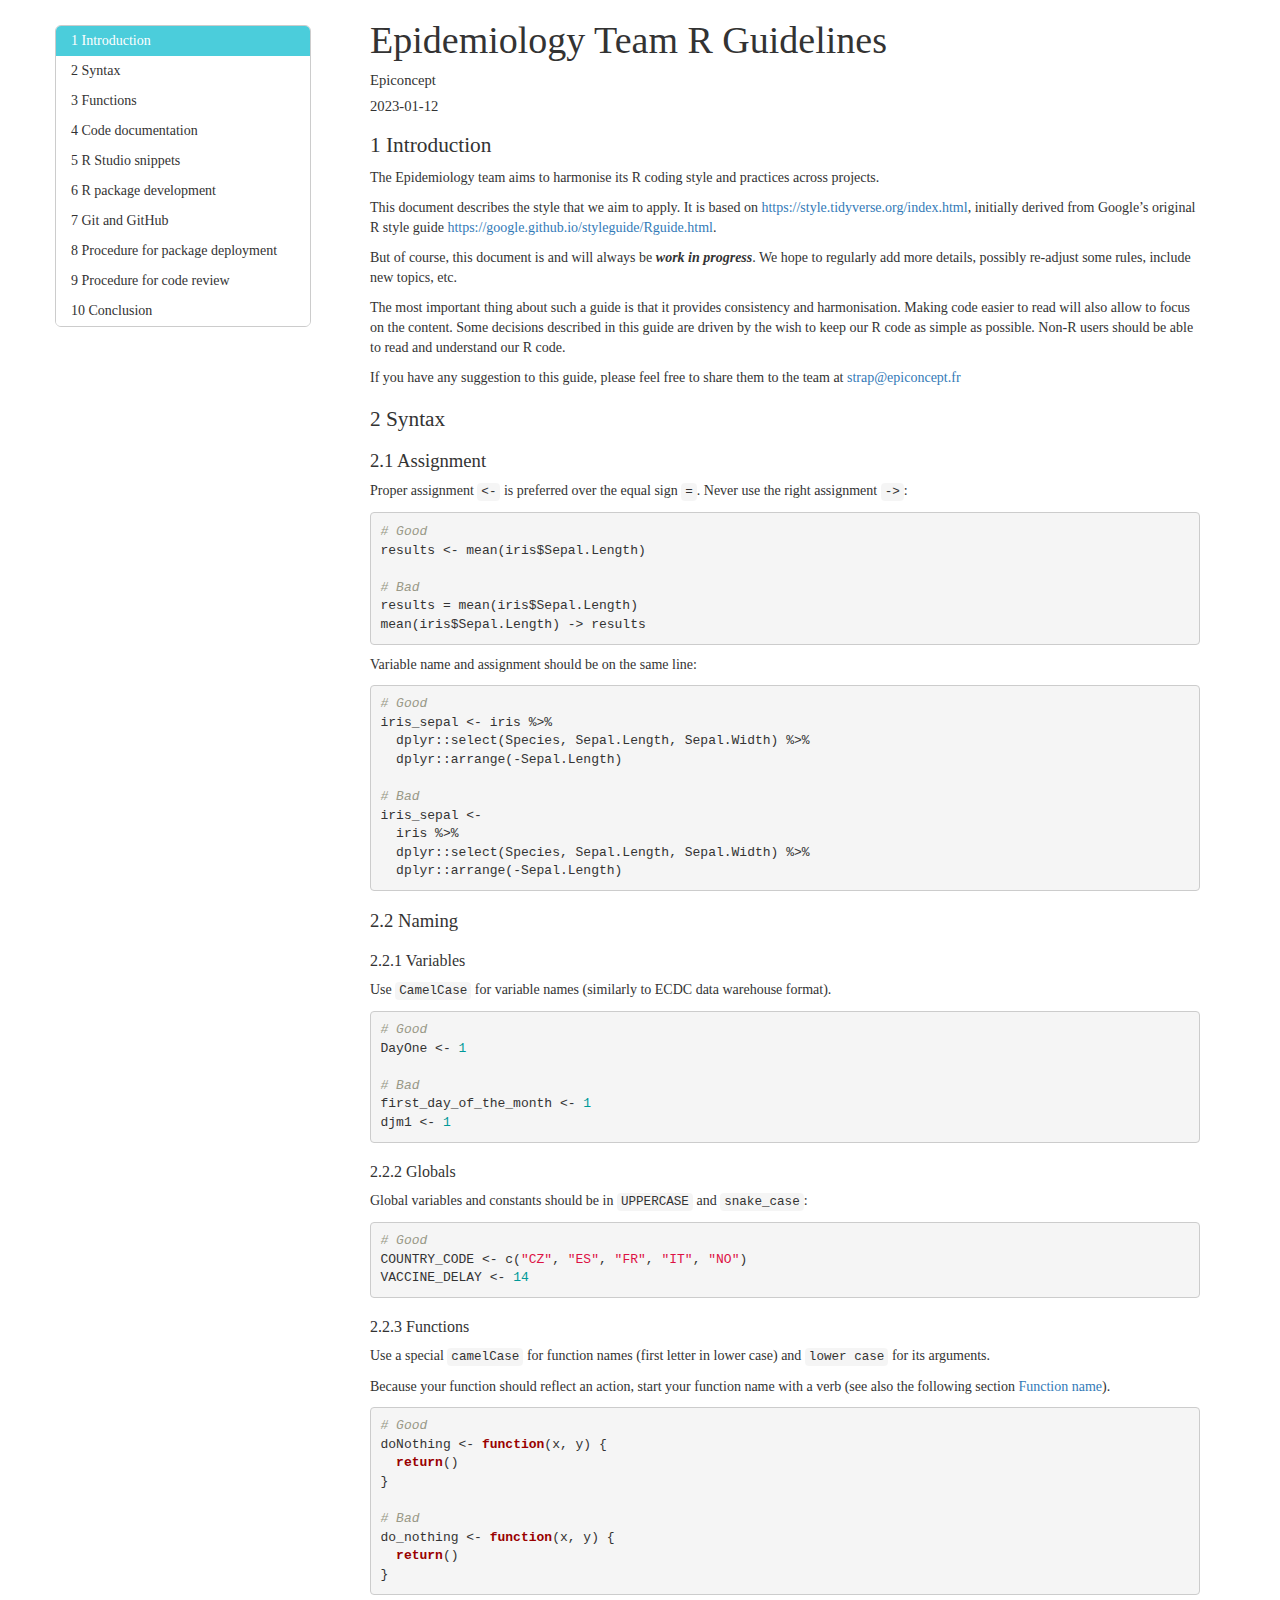
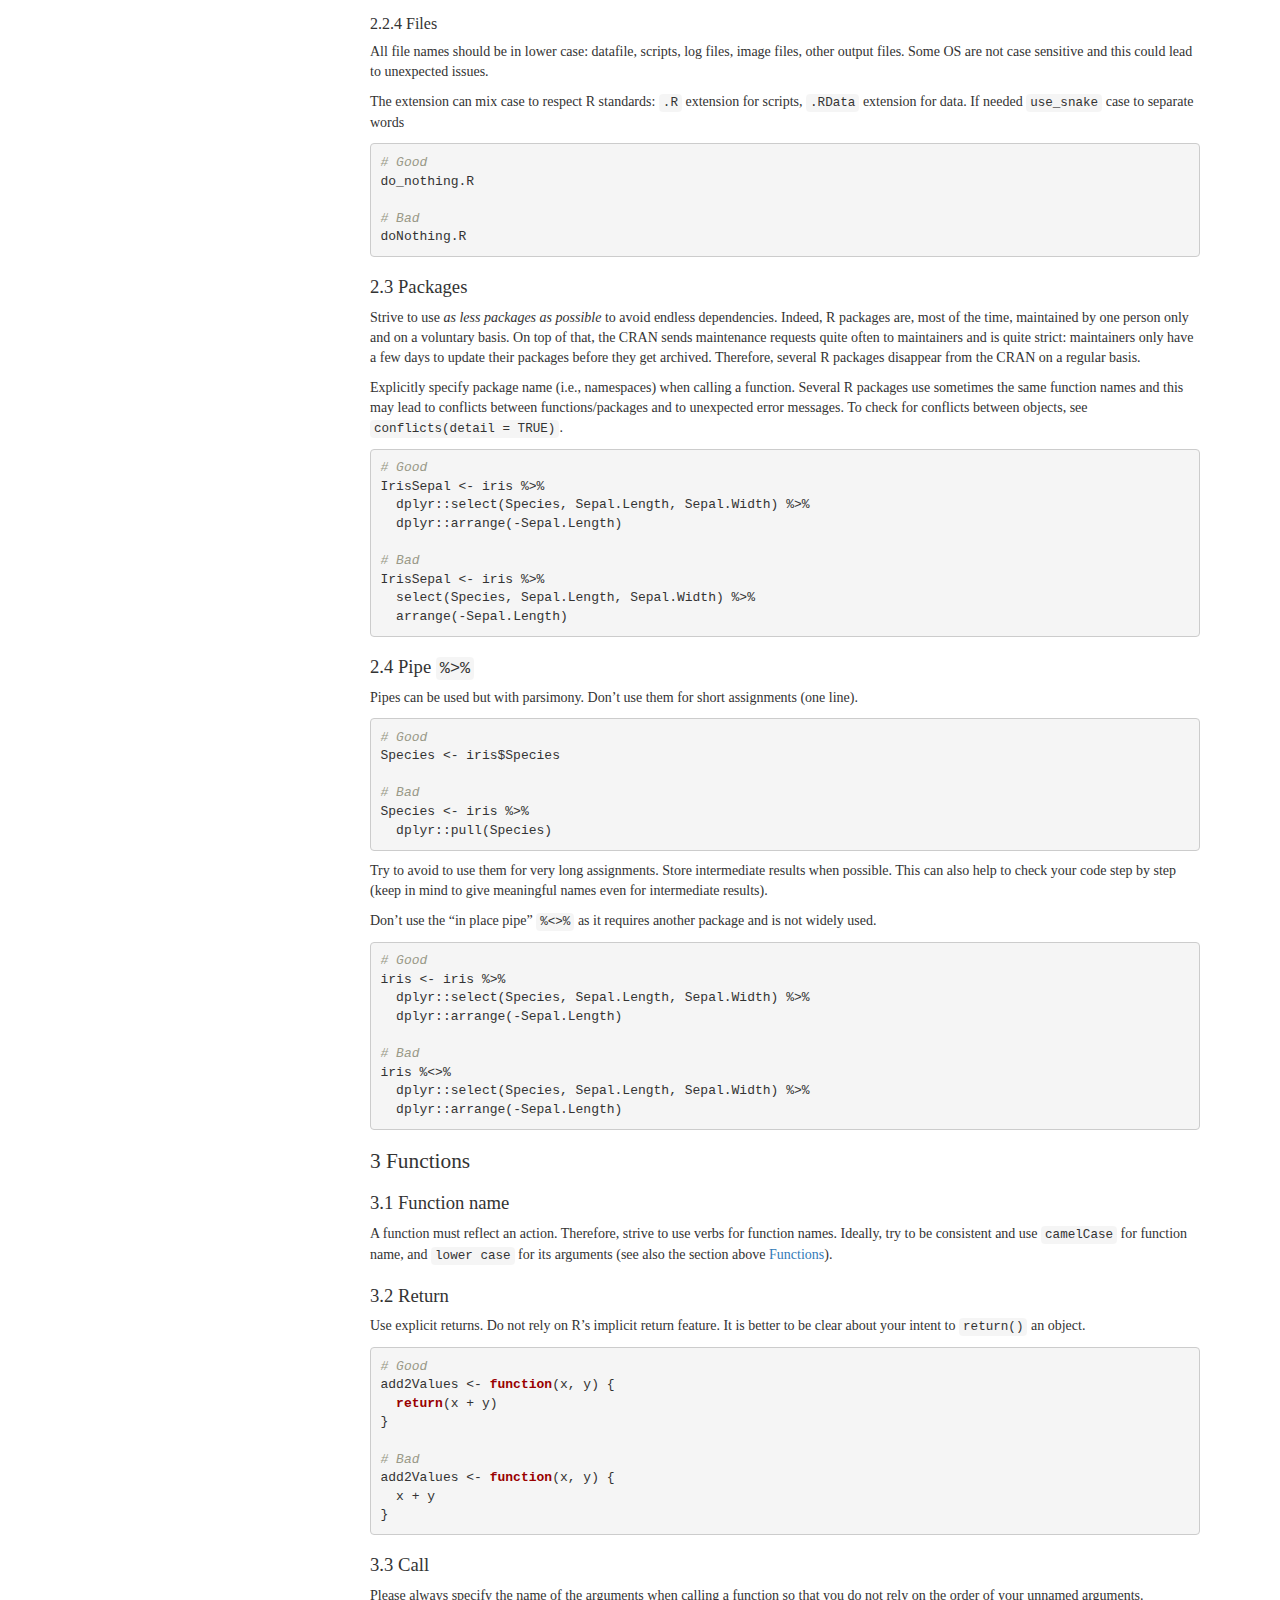
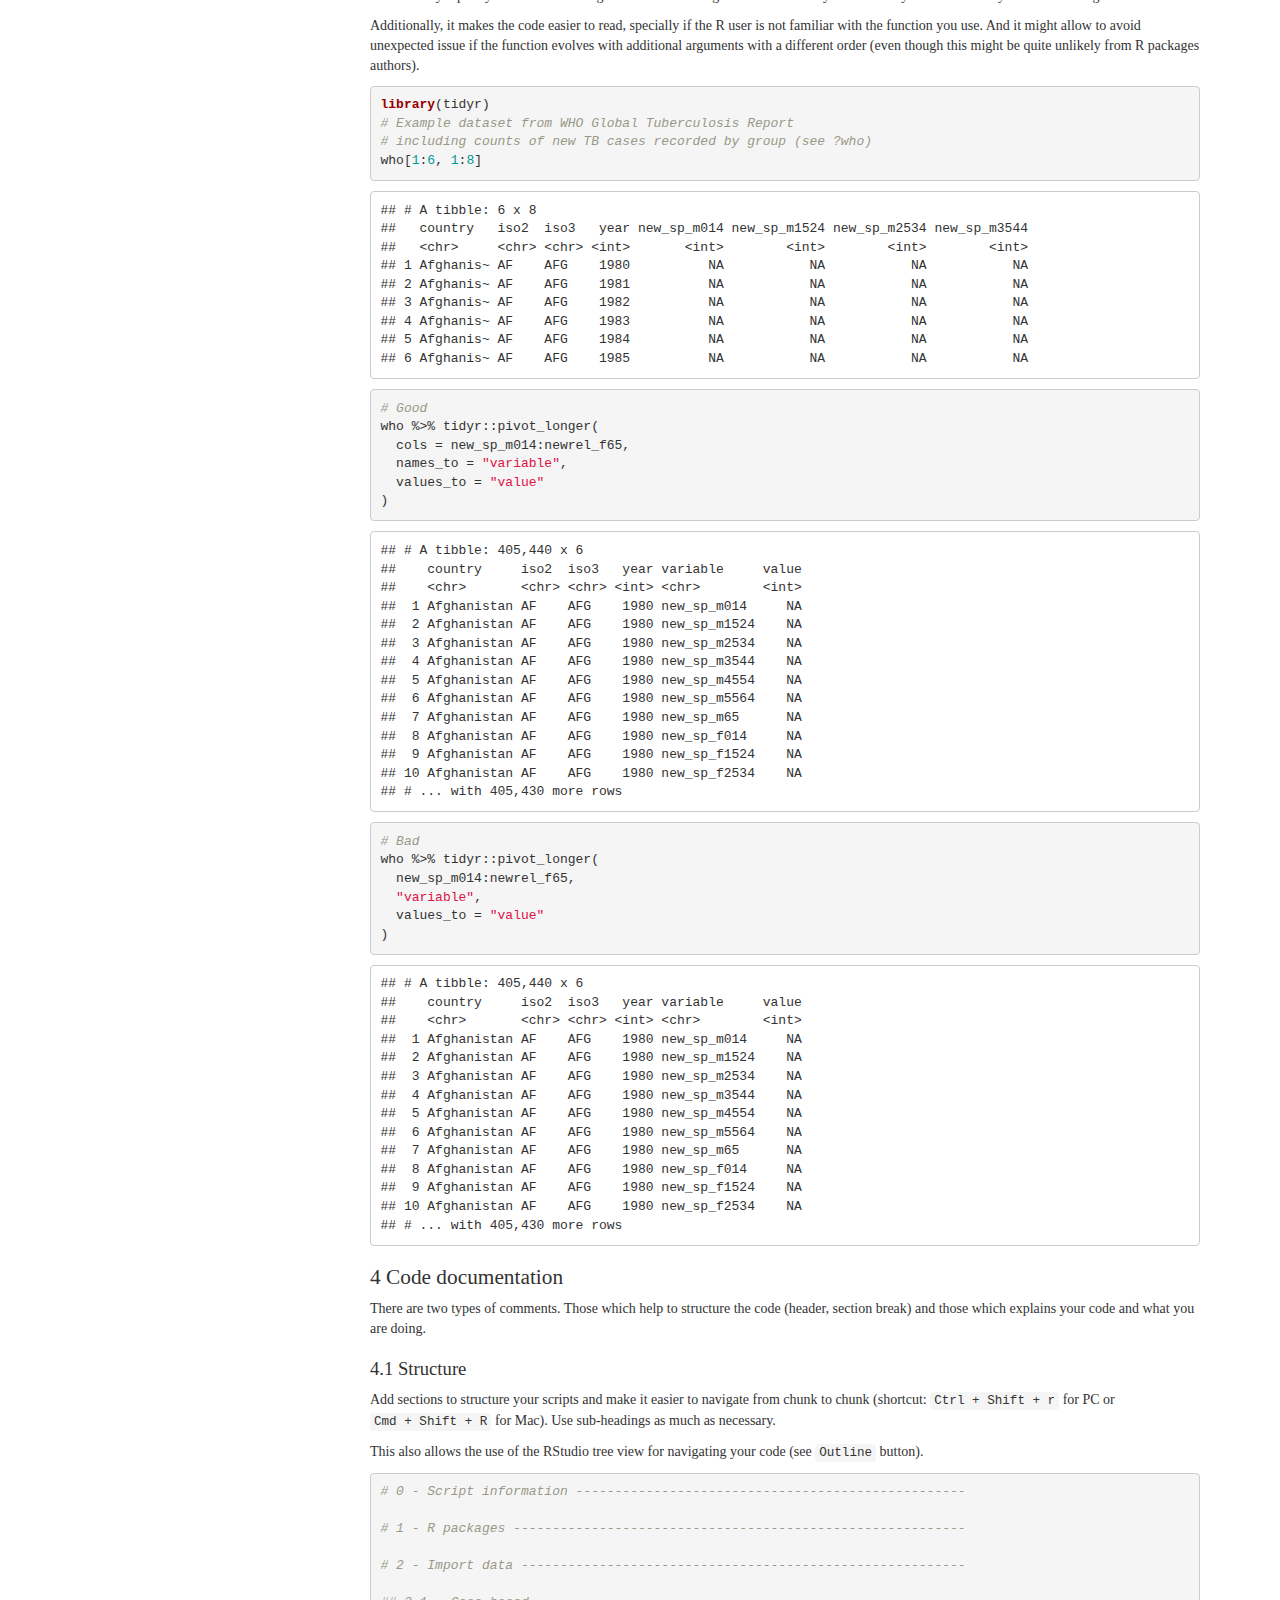
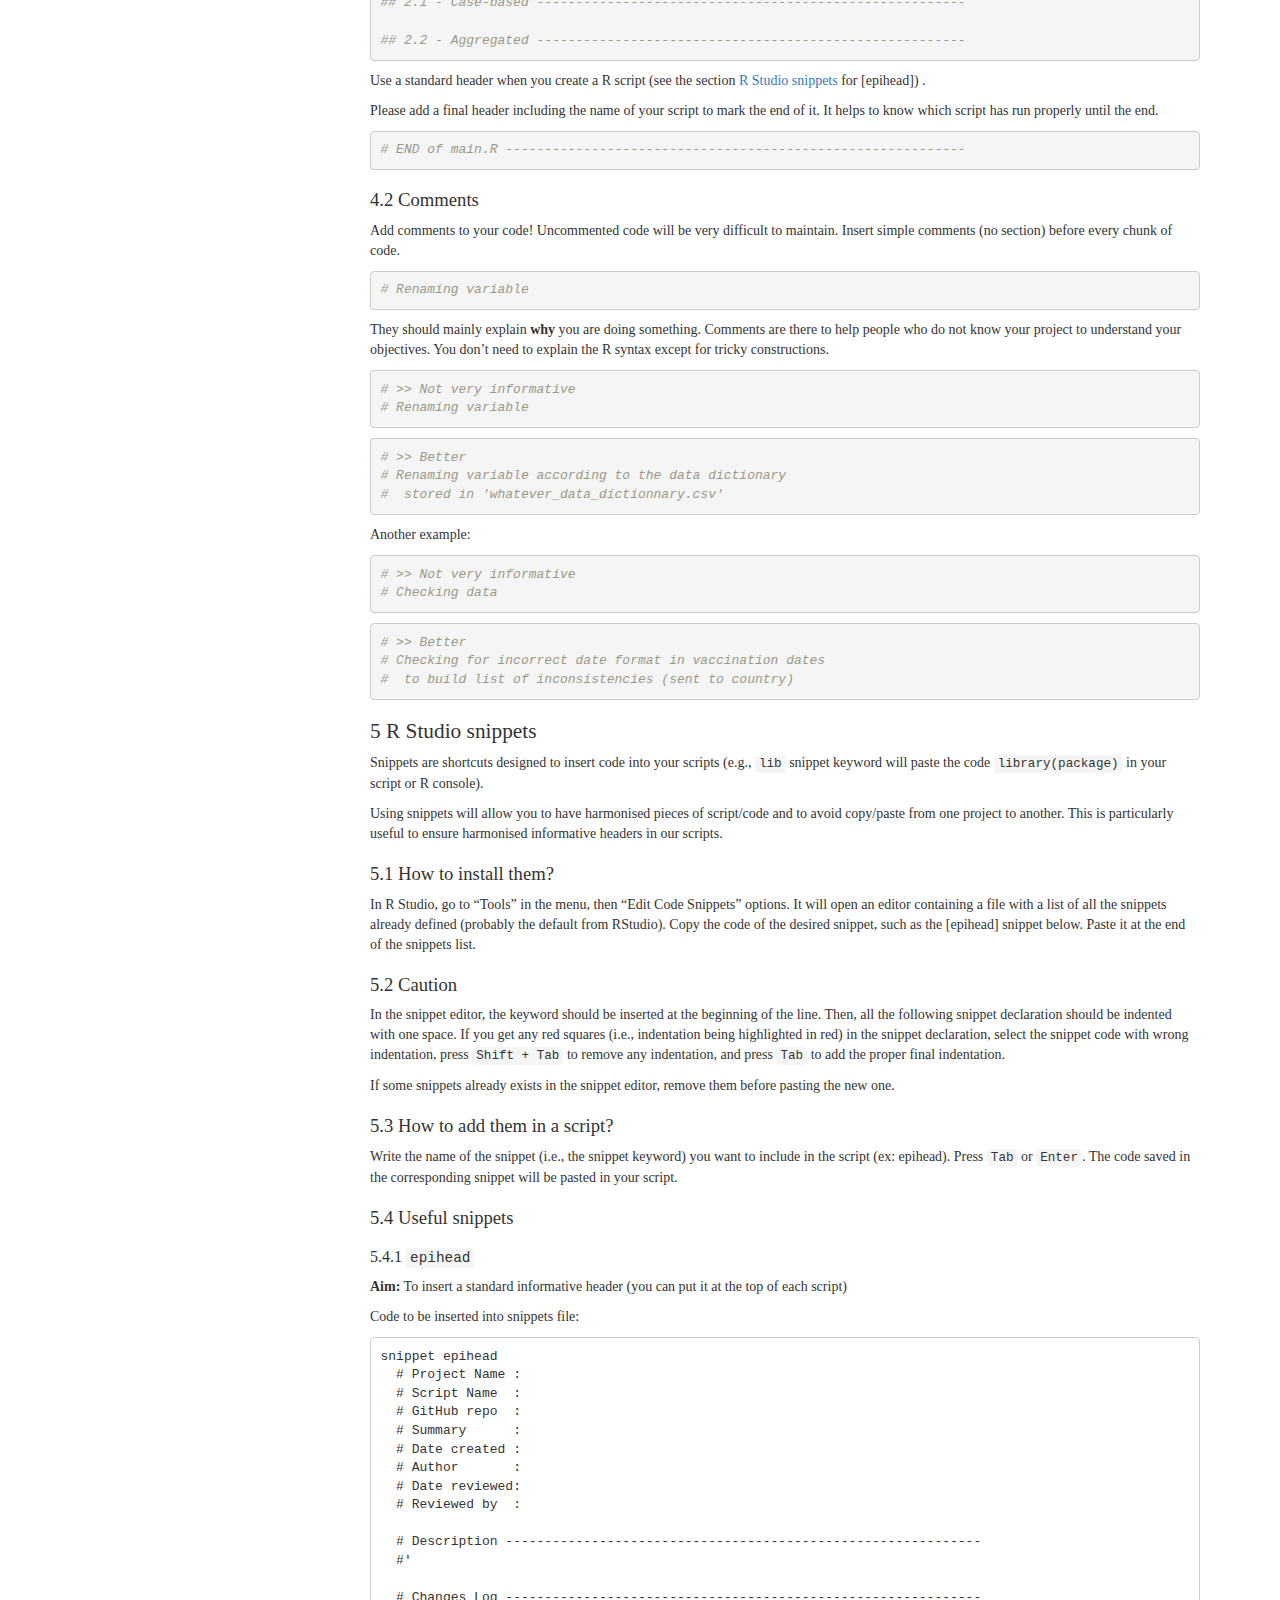
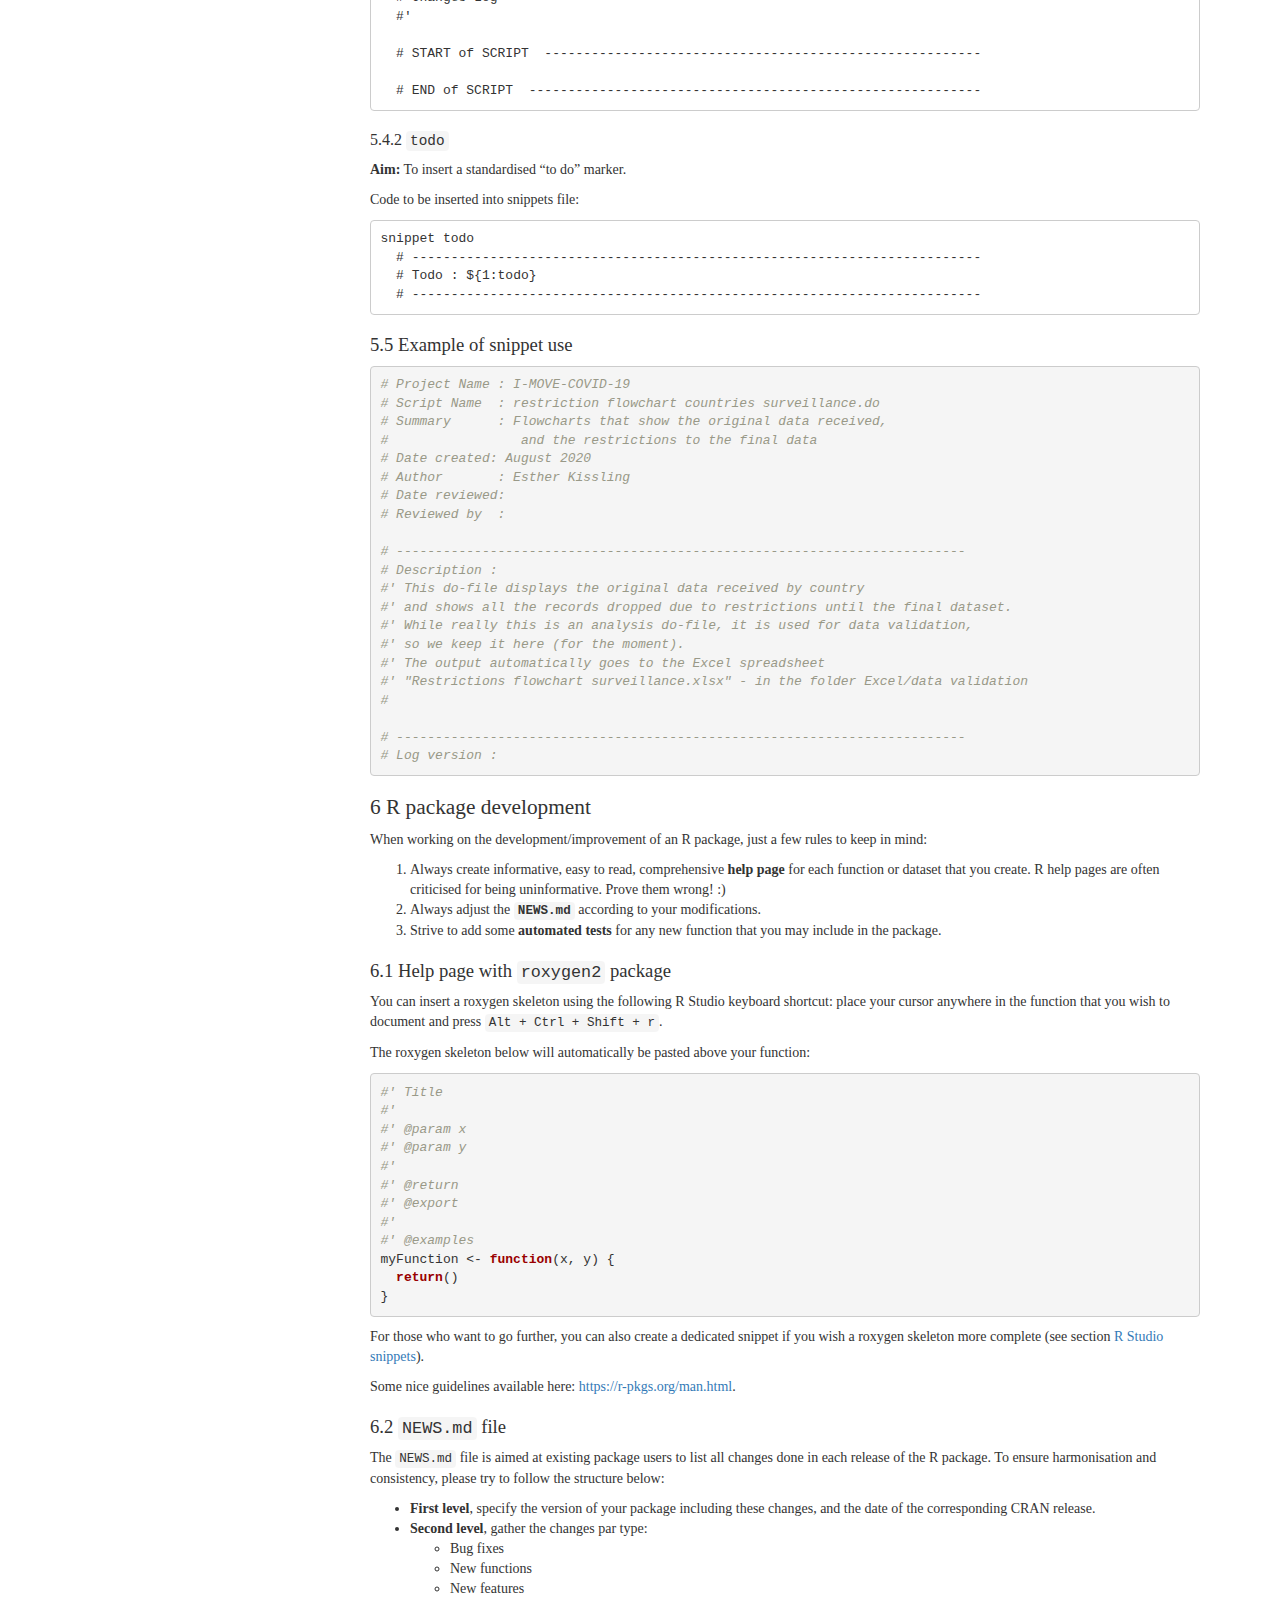
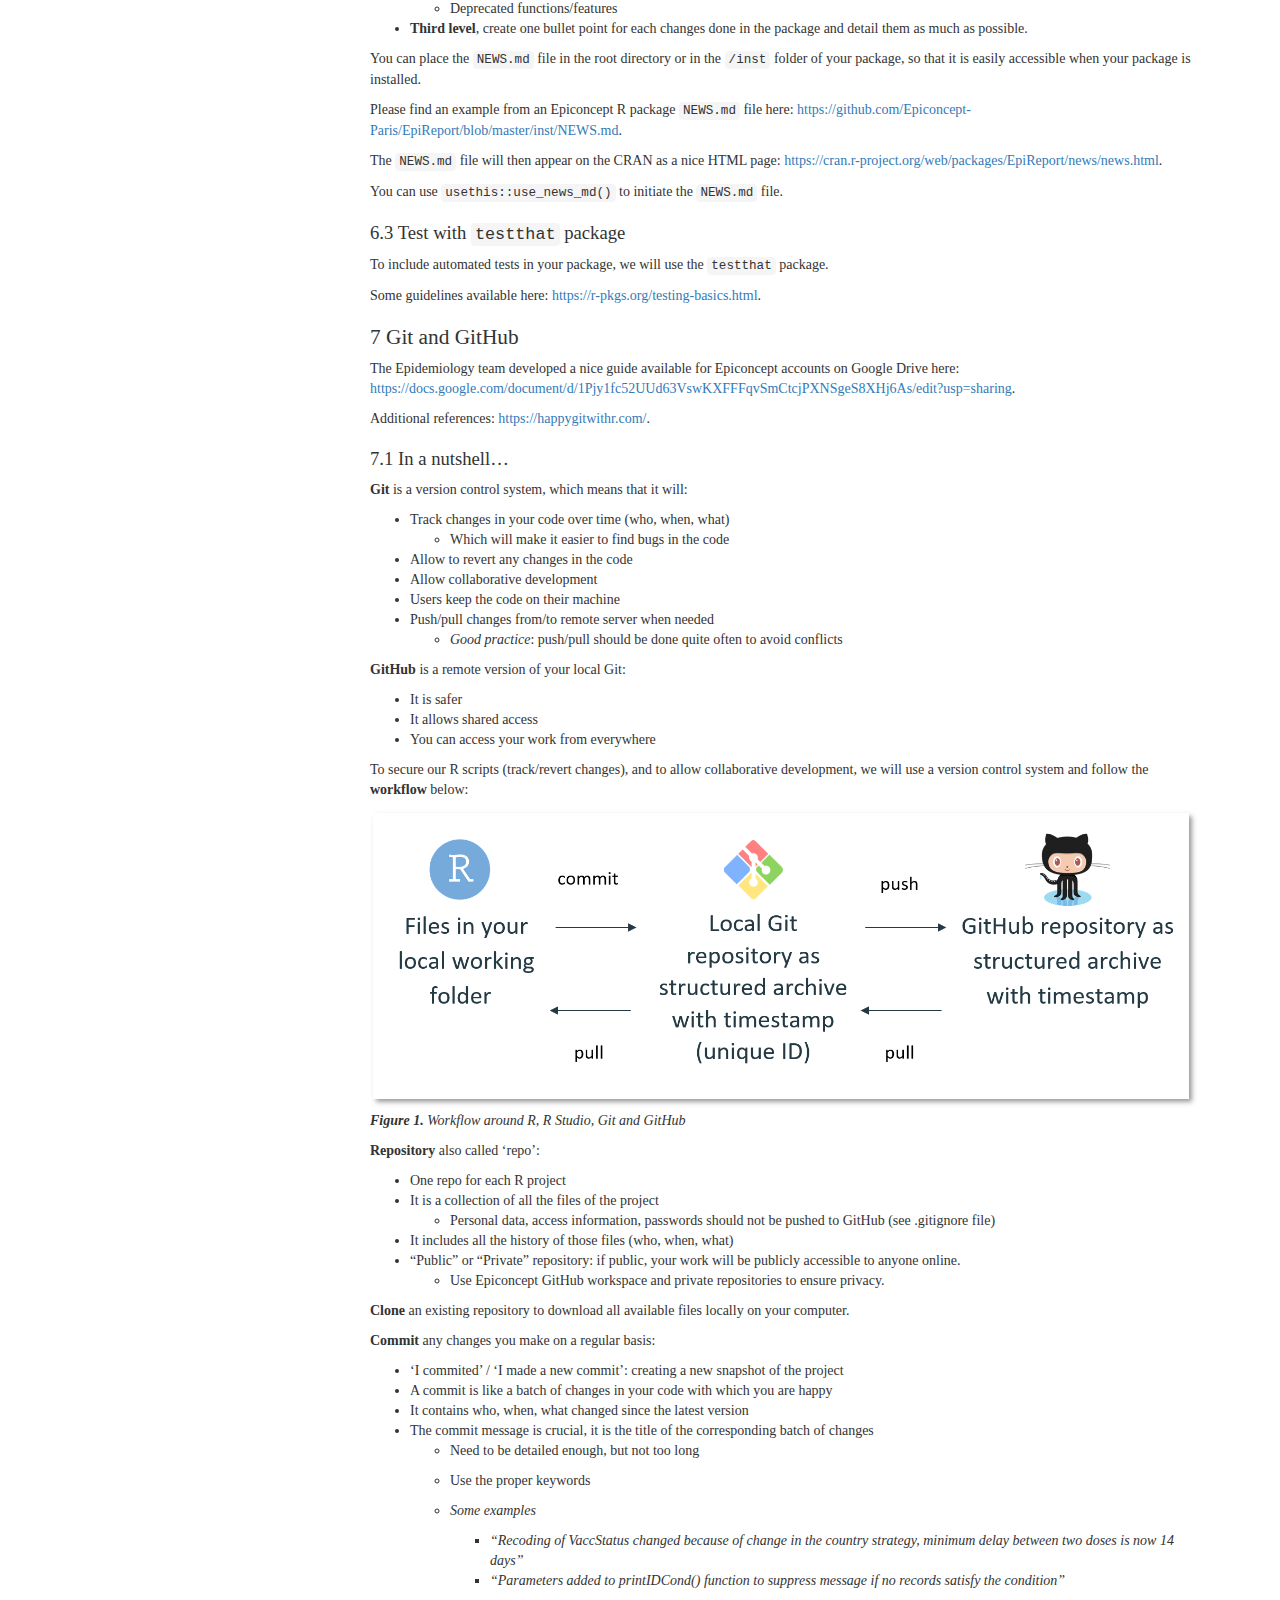
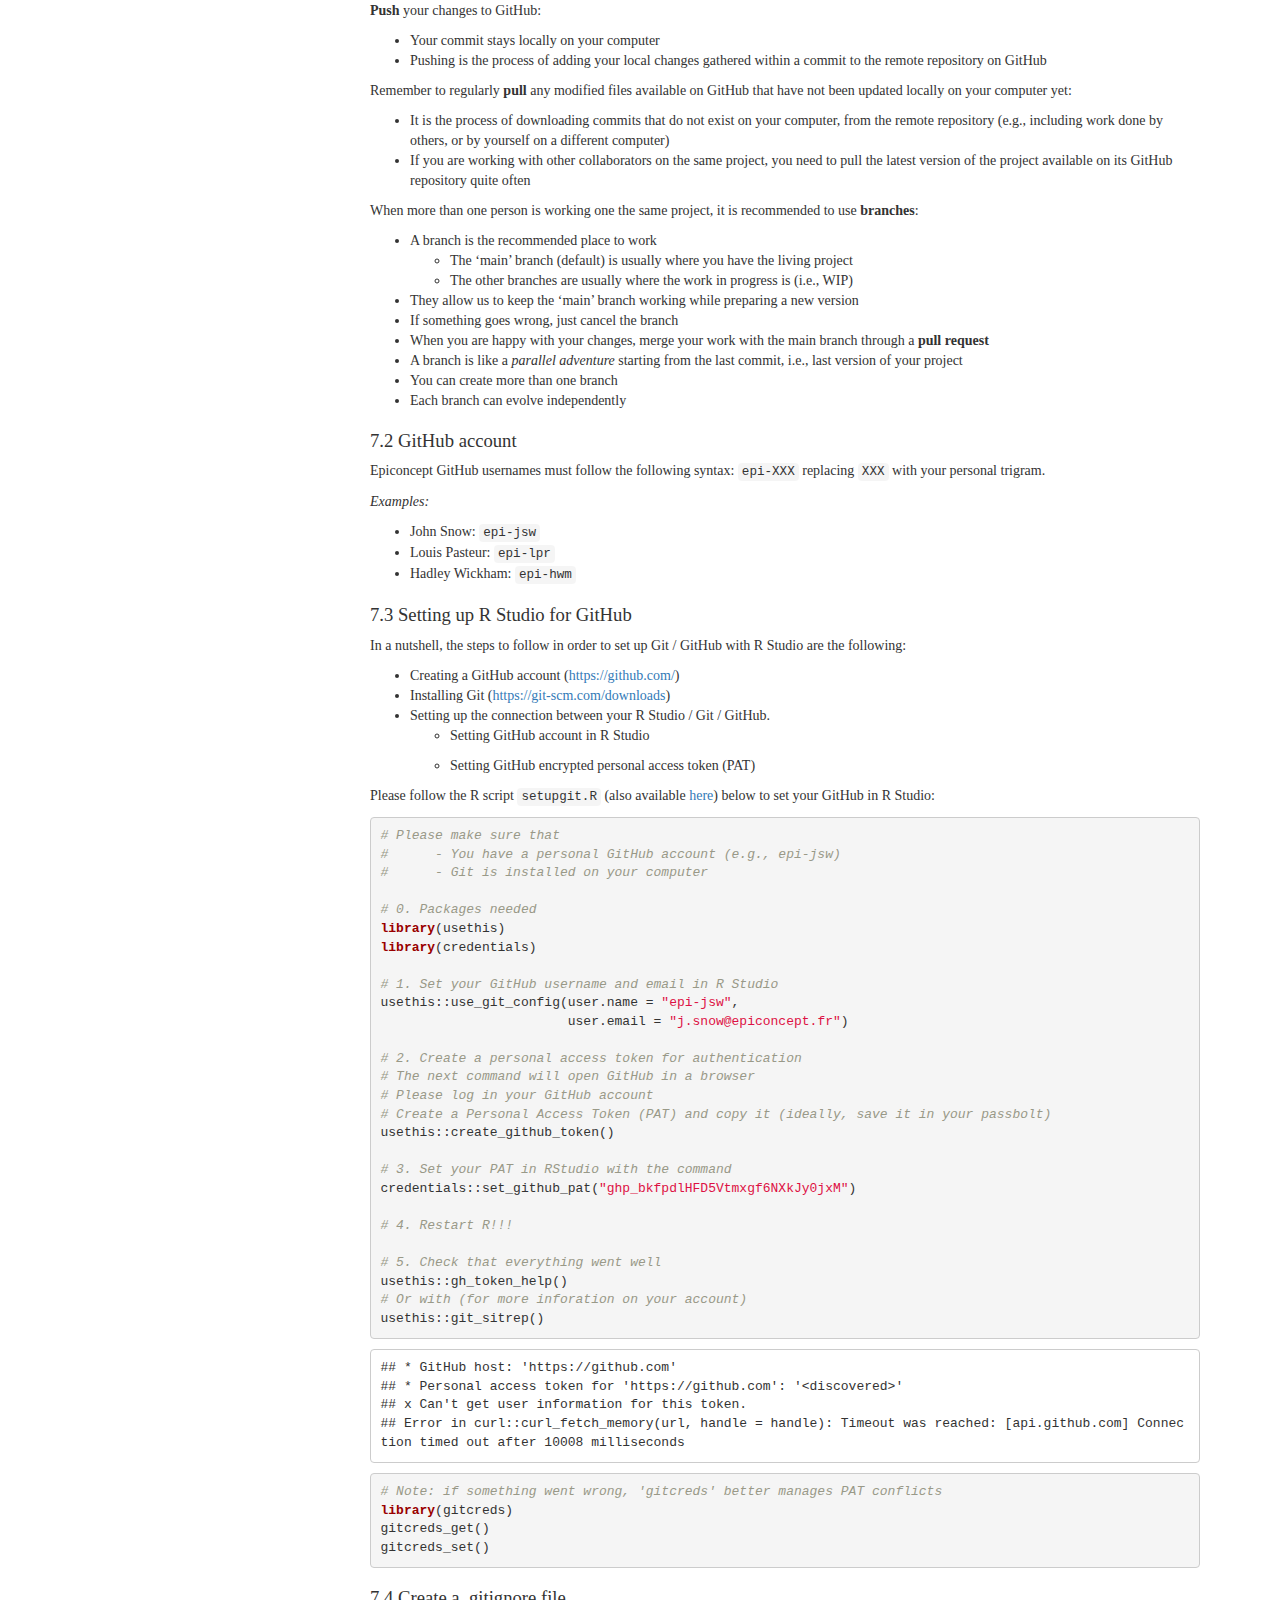
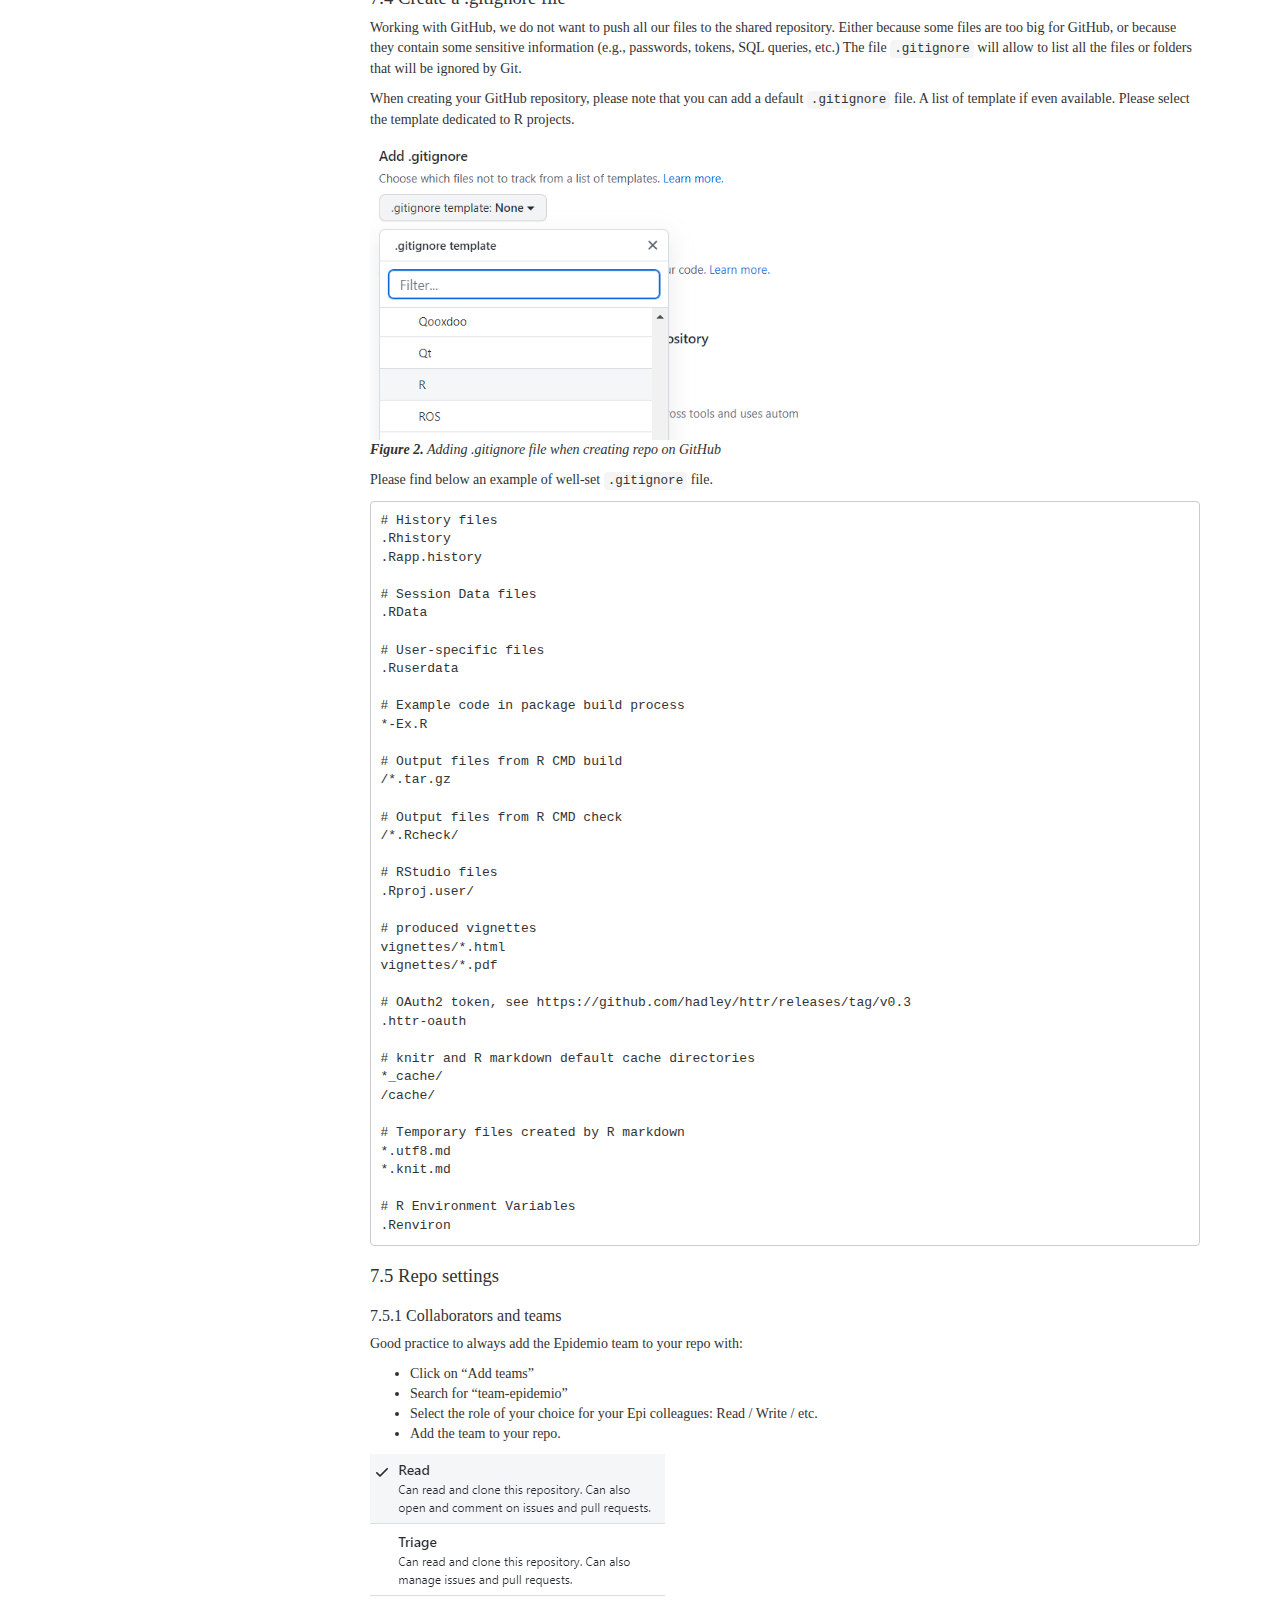
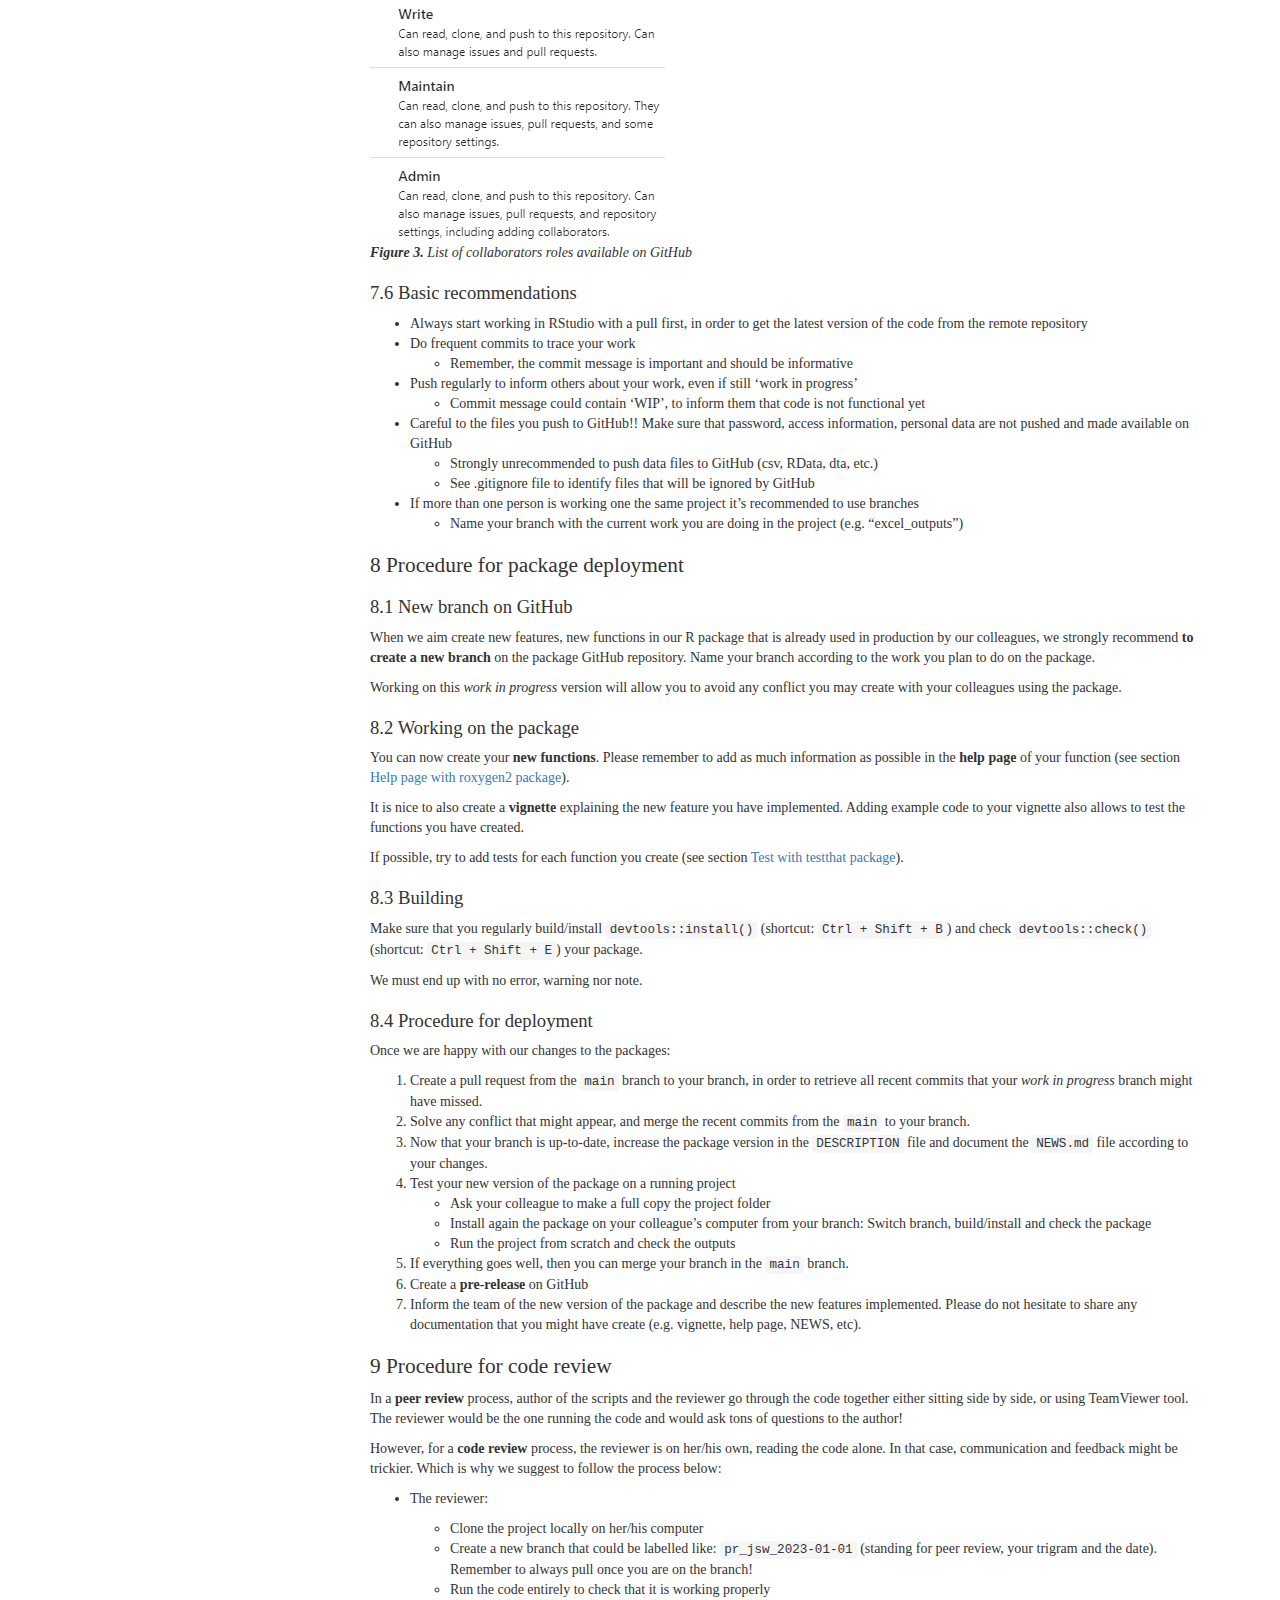
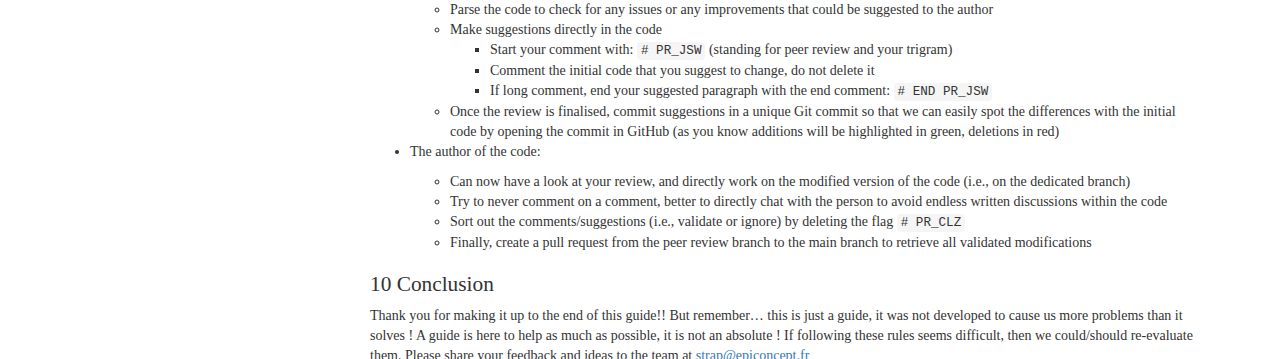
==== commit 8bfa6730: "Adding good practices for collaborators and roles in GitHub" ====
--- a/Guidelines/r_guidelines.html
+++ b/Guidelines/r_guidelines.html
@@ -1993,8 +1993,8 @@
 follow the <strong>workflow</strong> below:</p>
 <div class="figure">
 <img src="[data-uri]" alt />
-<p class="caption"><strong>Figure 1.</strong> Workflow around R, R
-Studio, Git and GitHub</p>
+<p class="caption"><em><strong>Figure 1.</strong> Workflow around R, R
+Studio, Git and GitHub</em></p>
 </div>
 <p><strong>Repository</strong> also called ‘repo’:</p>
 <ul>
@@ -2130,14 +2130,8 @@
 usethis::git_sitrep()</code></pre>
 <pre><code>## * GitHub host: &#39;https://github.com&#39;
 ## * Personal access token for &#39;https://github.com&#39;: &#39;&lt;discovered&gt;&#39;
-## * GitHub user: &#39;loremerdrignac&#39;
-## * Token scopes: &#39;gist, repo, workflow&#39;
-## x Token lacks recommended scopes:
-##   - &#39;user:email&#39;: needed to read user&#39;s email addresses
-##   Consider re-creating your PAT with the missing scopes.
-##   `create_github_token()` defaults to the recommended scopes.
-## x Can&#39;t retrieve registered email addresses from GitHub.
-##   Consider re-creating your PAT with the &#39;user&#39; or at least &#39;user:email&#39; scope.</code></pre>
+## x Can&#39;t get user information for this token.
+## Error in curl::curl_fetch_memory(url, handle = handle): Timeout was reached: [api.github.com] Connection timed out after 10008 milliseconds</code></pre>
 <pre class="r"><code># Note: if something went wrong, &#39;gitcreds&#39; better manages PAT conflicts
 library(gitcreds)
 gitcreds_get()
@@ -2156,8 +2150,8 @@
 available. Please select the template dedicated to R projects.</p>
 <div class="figure">
 <img src="[data-uri]" width="428" alt />
-<p class="caption"><strong>Figure 2.</strong> Adding .gitignore file
-when creating repo on GitHub</p>
+<p class="caption"><em><strong>Figure 2.</strong> Adding .gitignore file
+when creating repo on GitHub</em></p>
 </div>
 <p>Please find below an example of well-set <code>.gitignore</code>
 file.</p>
@@ -2201,8 +2195,28 @@
 # R Environment Variables
 .Renviron</code></pre>
 </div>
-<div id="basic-recommendations" class="section level2" number="7.5">
-<h2><span class="header-section-number">7.5</span> Basic
+<div id="repo-settings" class="section level2" number="7.5">
+<h2><span class="header-section-number">7.5</span> Repo settings</h2>
+<div id="collaborators-and-teams" class="section level3" number="7.5.1">
+<h3><span class="header-section-number">7.5.1</span> Collaborators and
+teams</h3>
+<p>Good practice to always add the Epidemio team to your repo with:</p>
+<ul>
+<li>Click on “Add teams”</li>
+<li>Search for “team-epidemio”</li>
+<li>Select the role of your choice for your Epi colleagues: Read / Write
+/ etc.</li>
+<li>Add the team to your repo.</li>
+</ul>
+<div class="figure">
+<img src="[data-uri]" alt />
+<p class="caption"><em><strong>Figure 3.</strong> List of collaborators
+roles available on GitHub</em></p>
+</div>
+</div>
+</div>
+<div id="basic-recommendations" class="section level2" number="7.6">
+<h2><span class="header-section-number">7.6</span> Basic
 recommendations</h2>
 <ul>
 <li>Always start working in RStudio with a pull first, in order to get
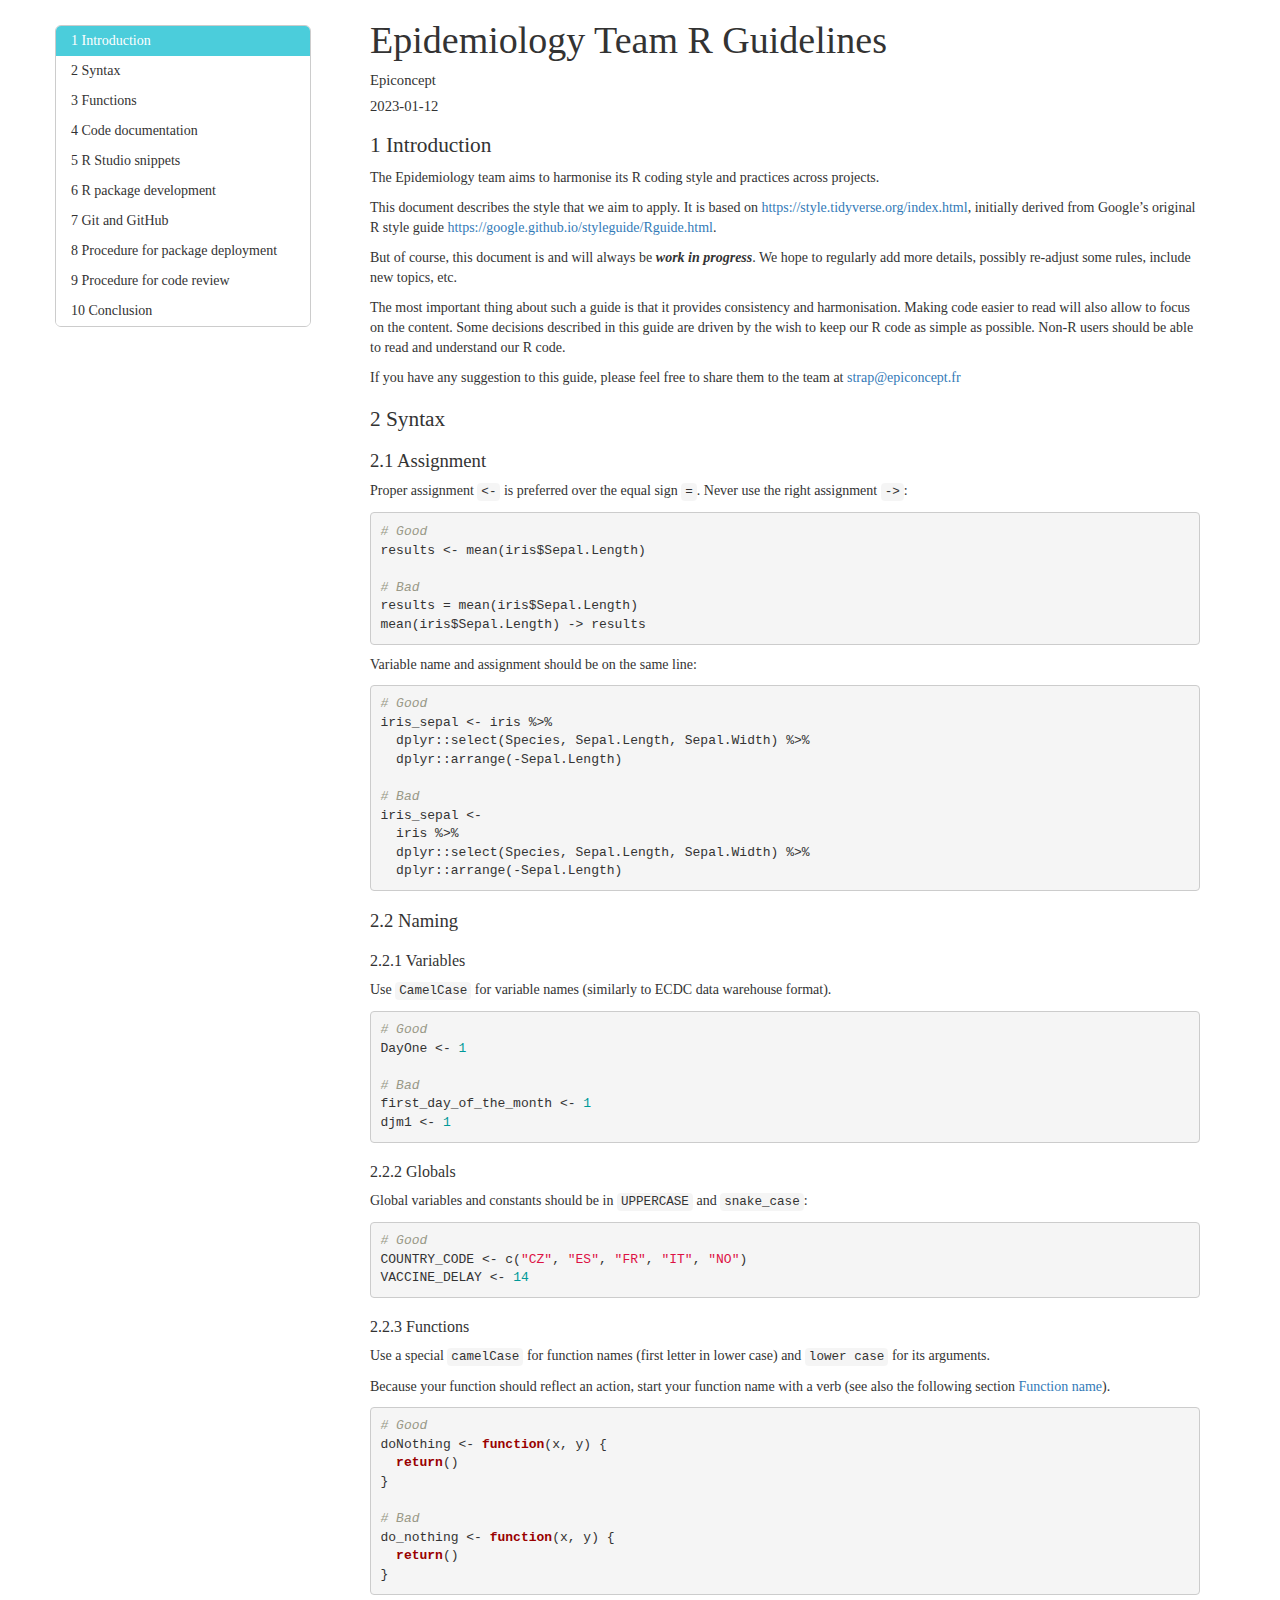
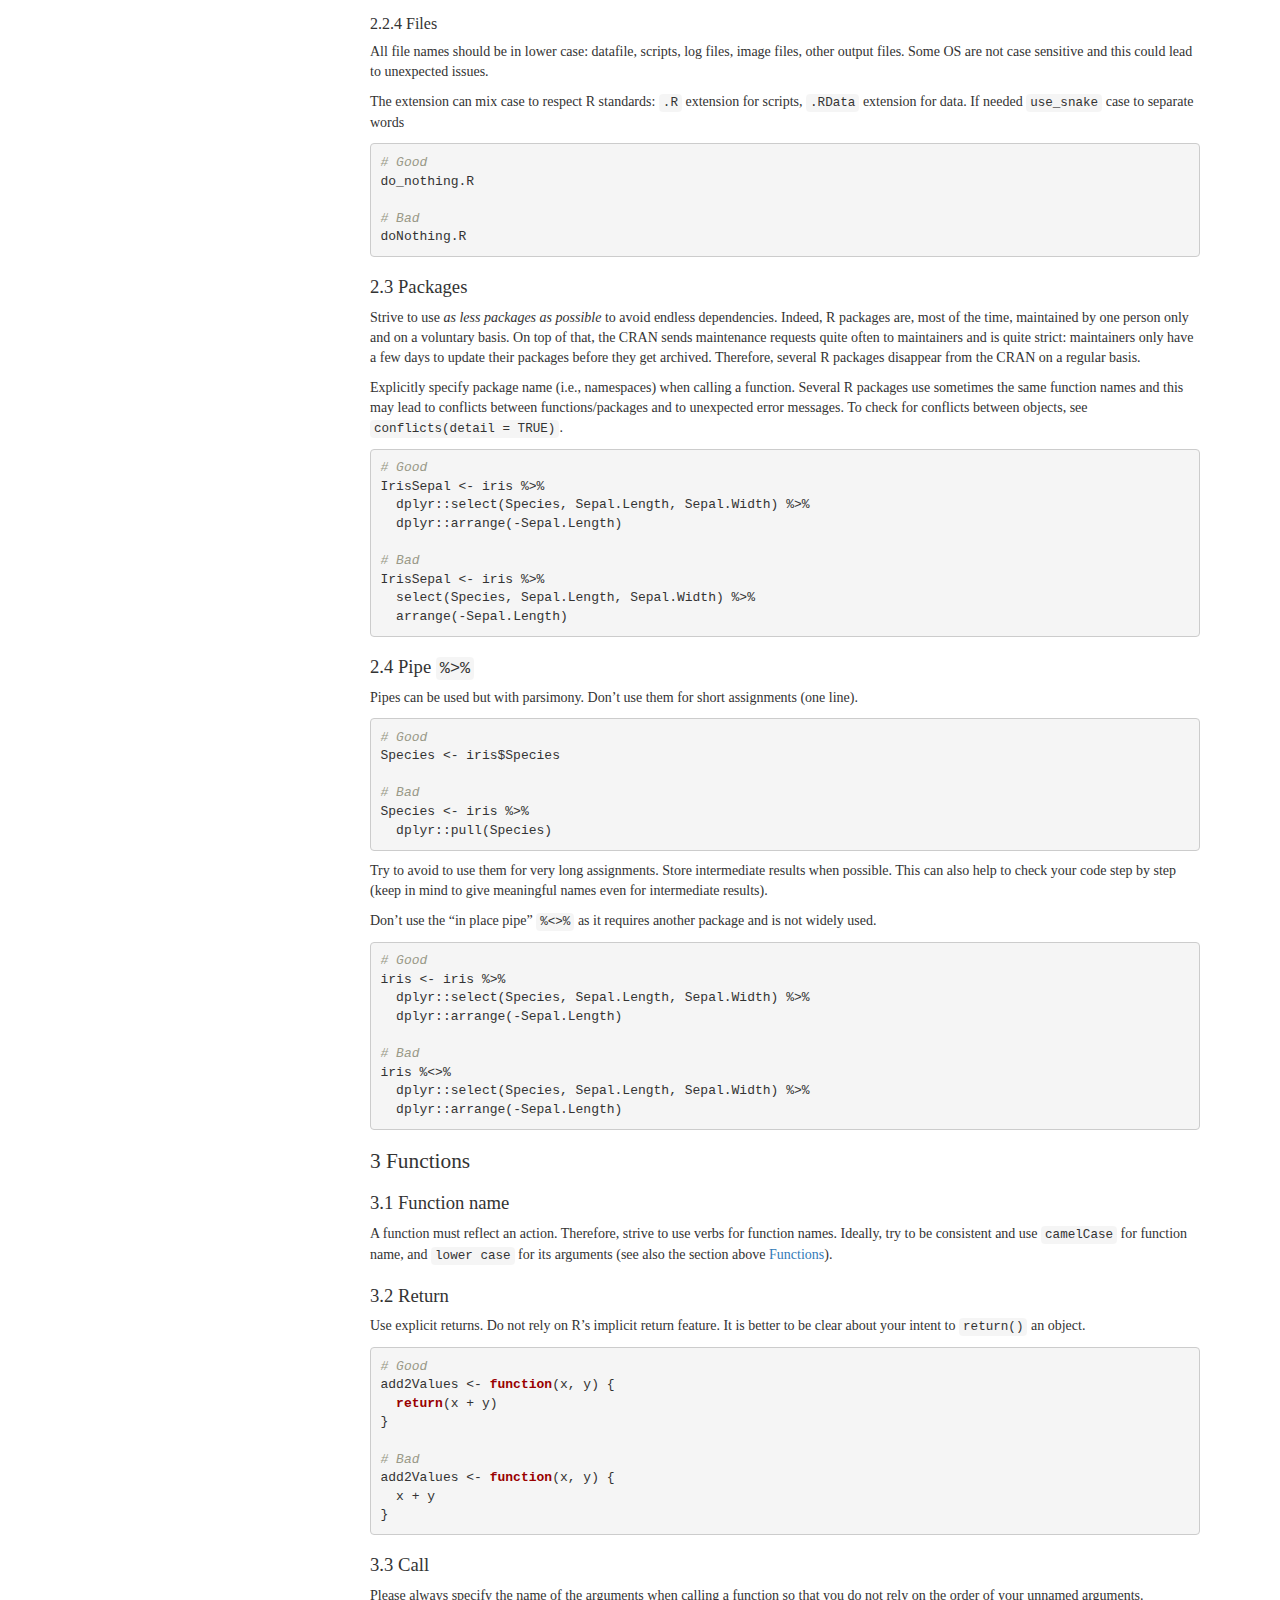
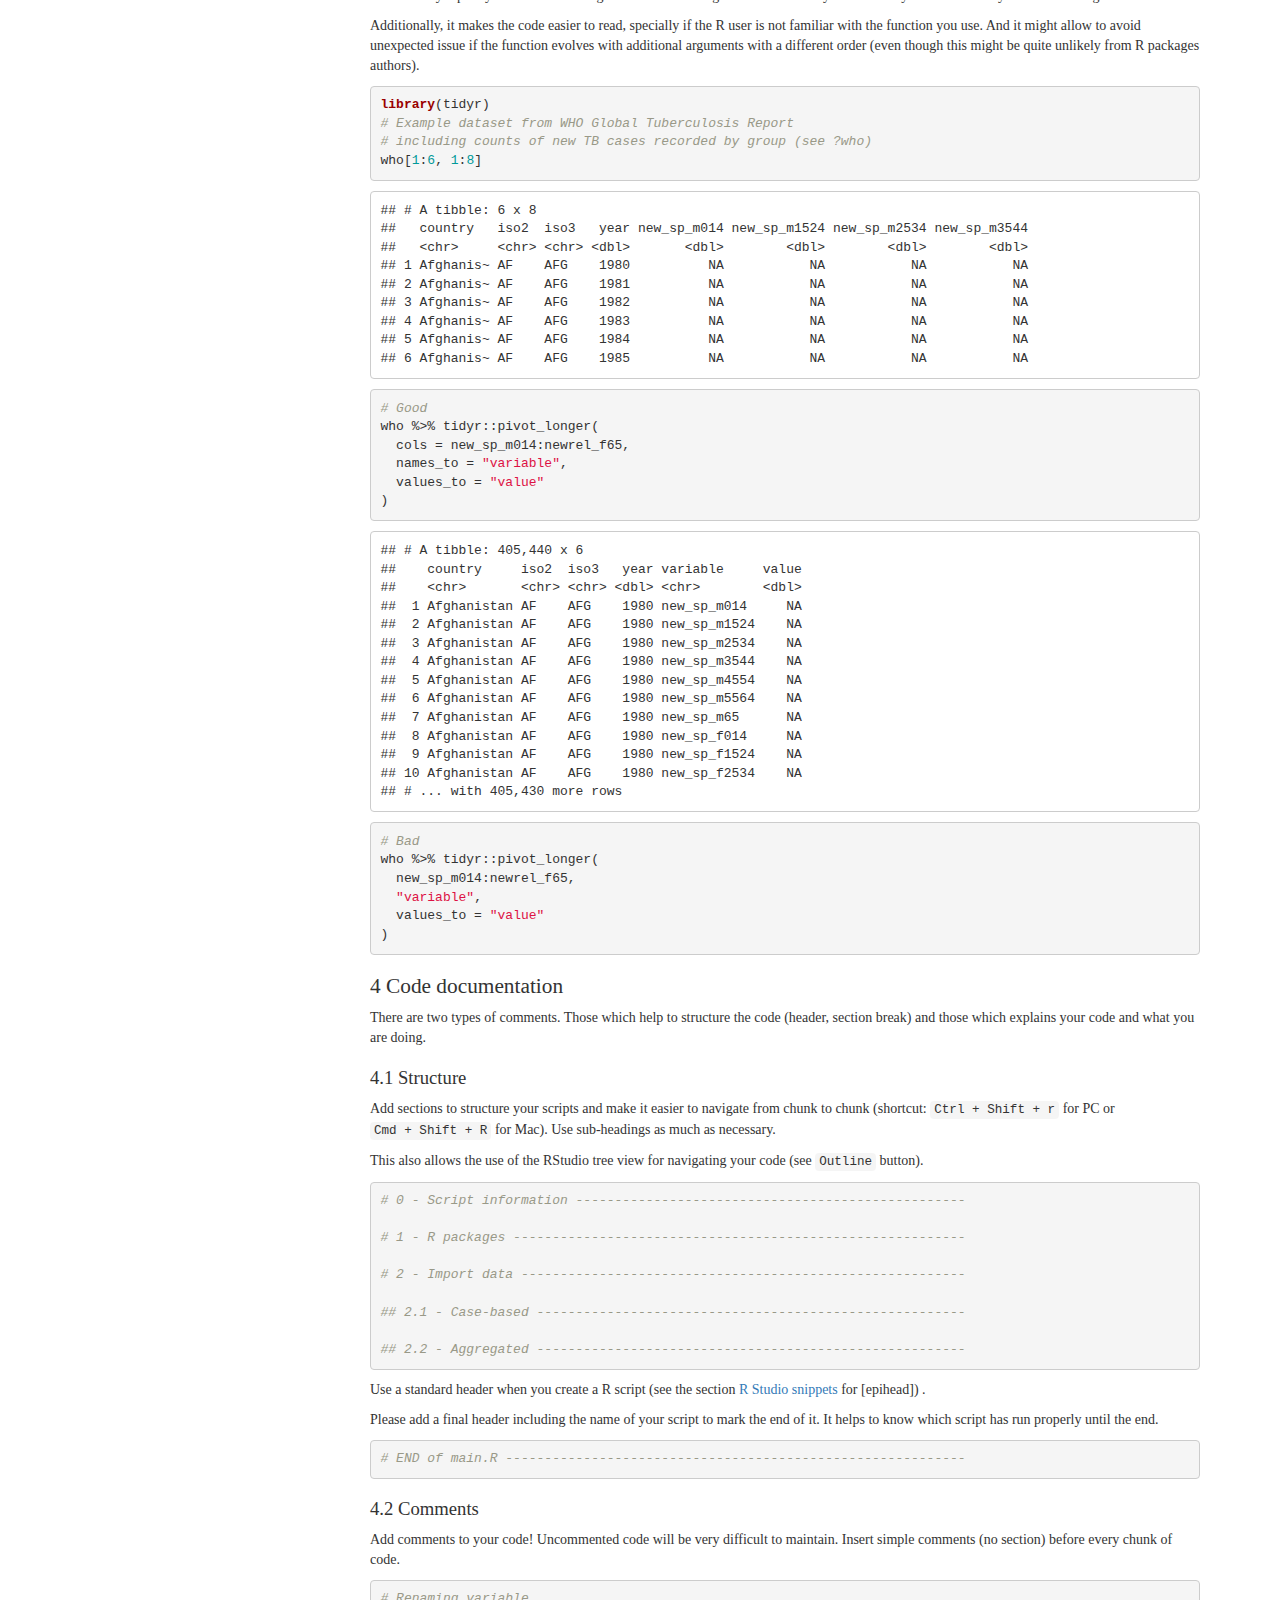
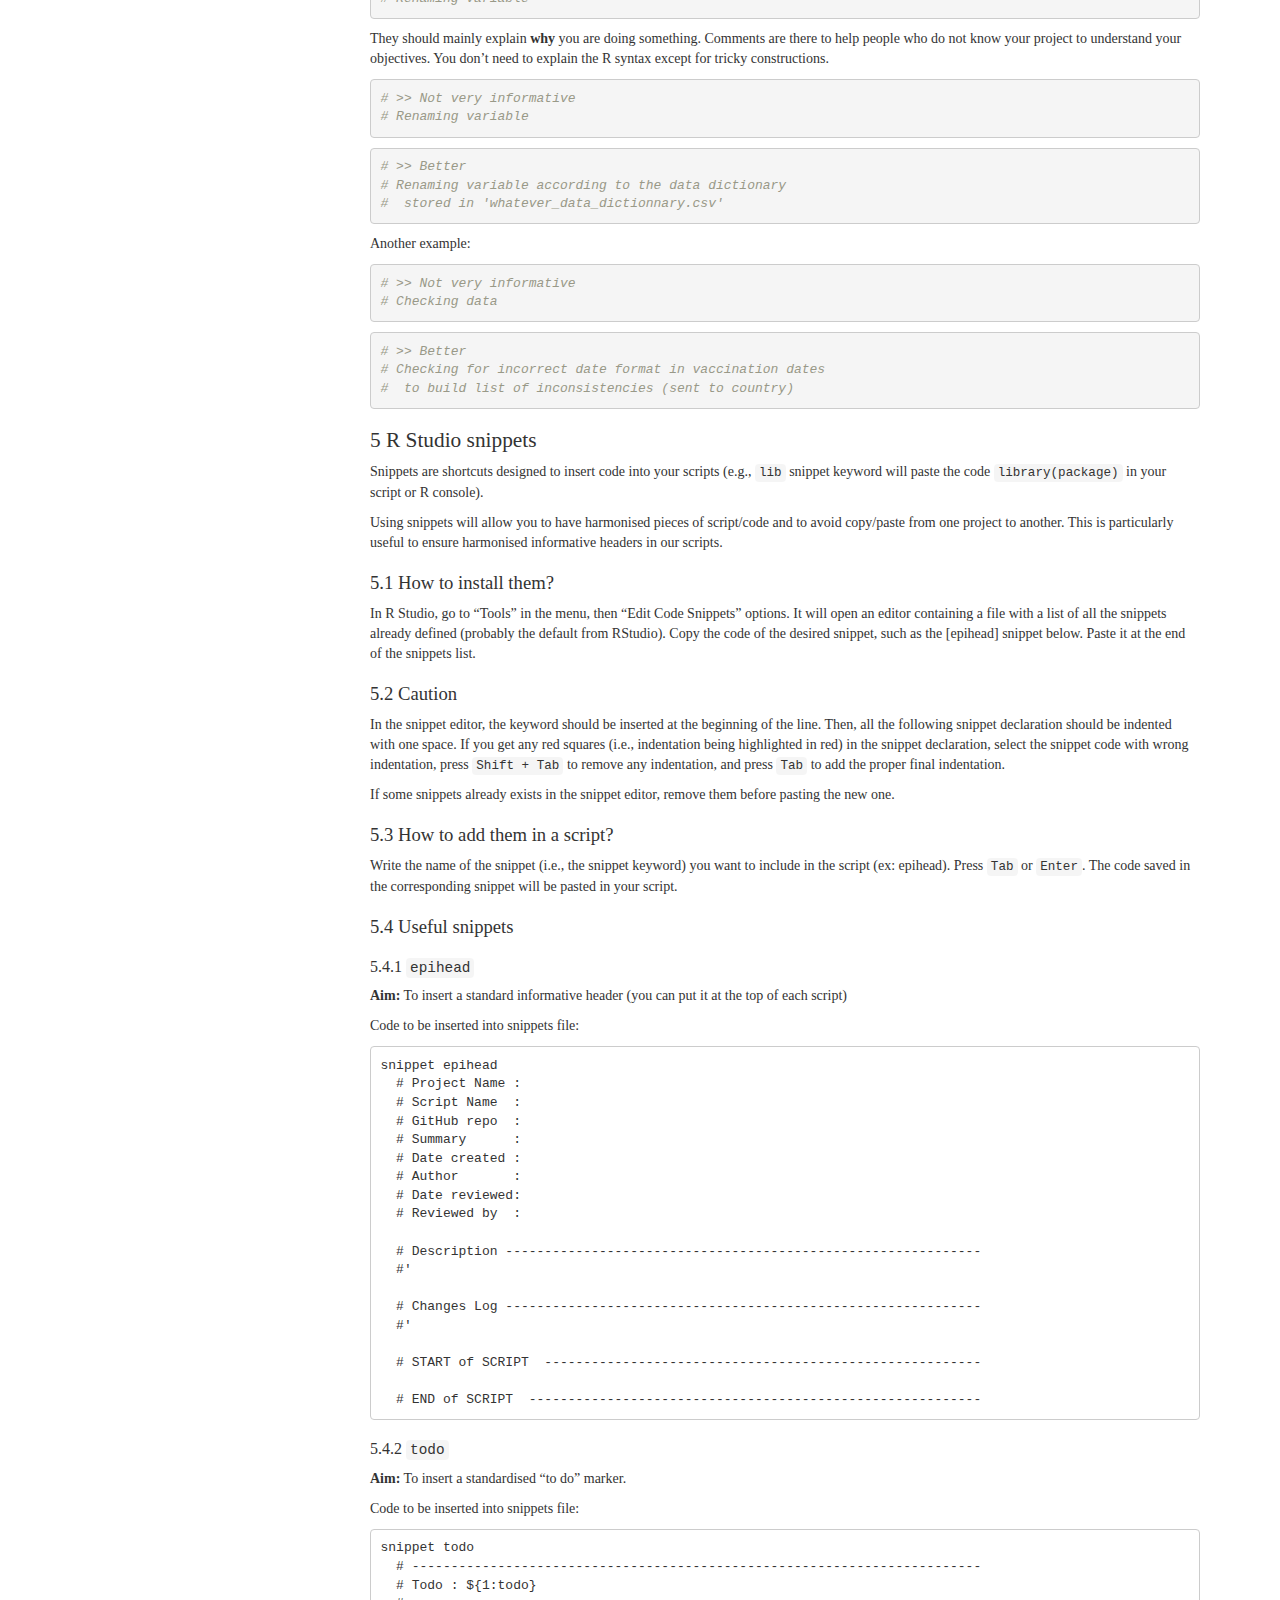
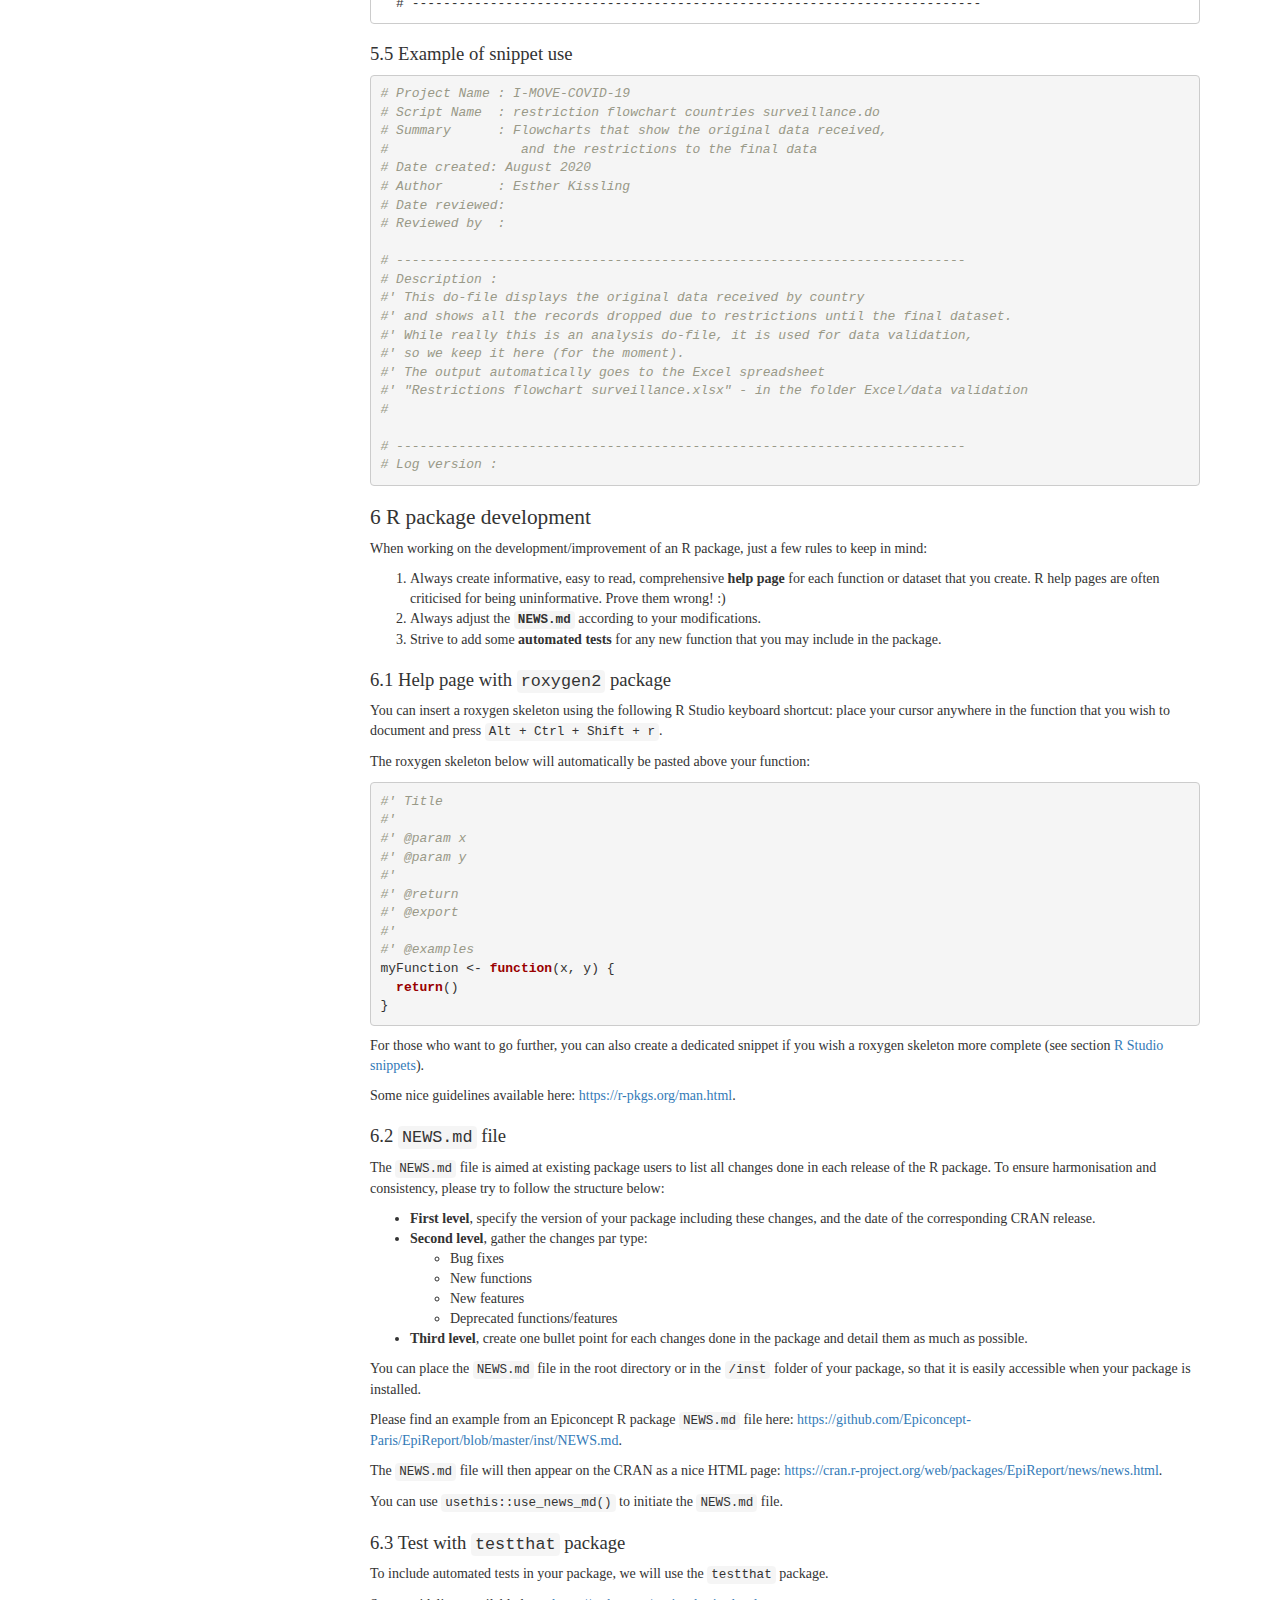
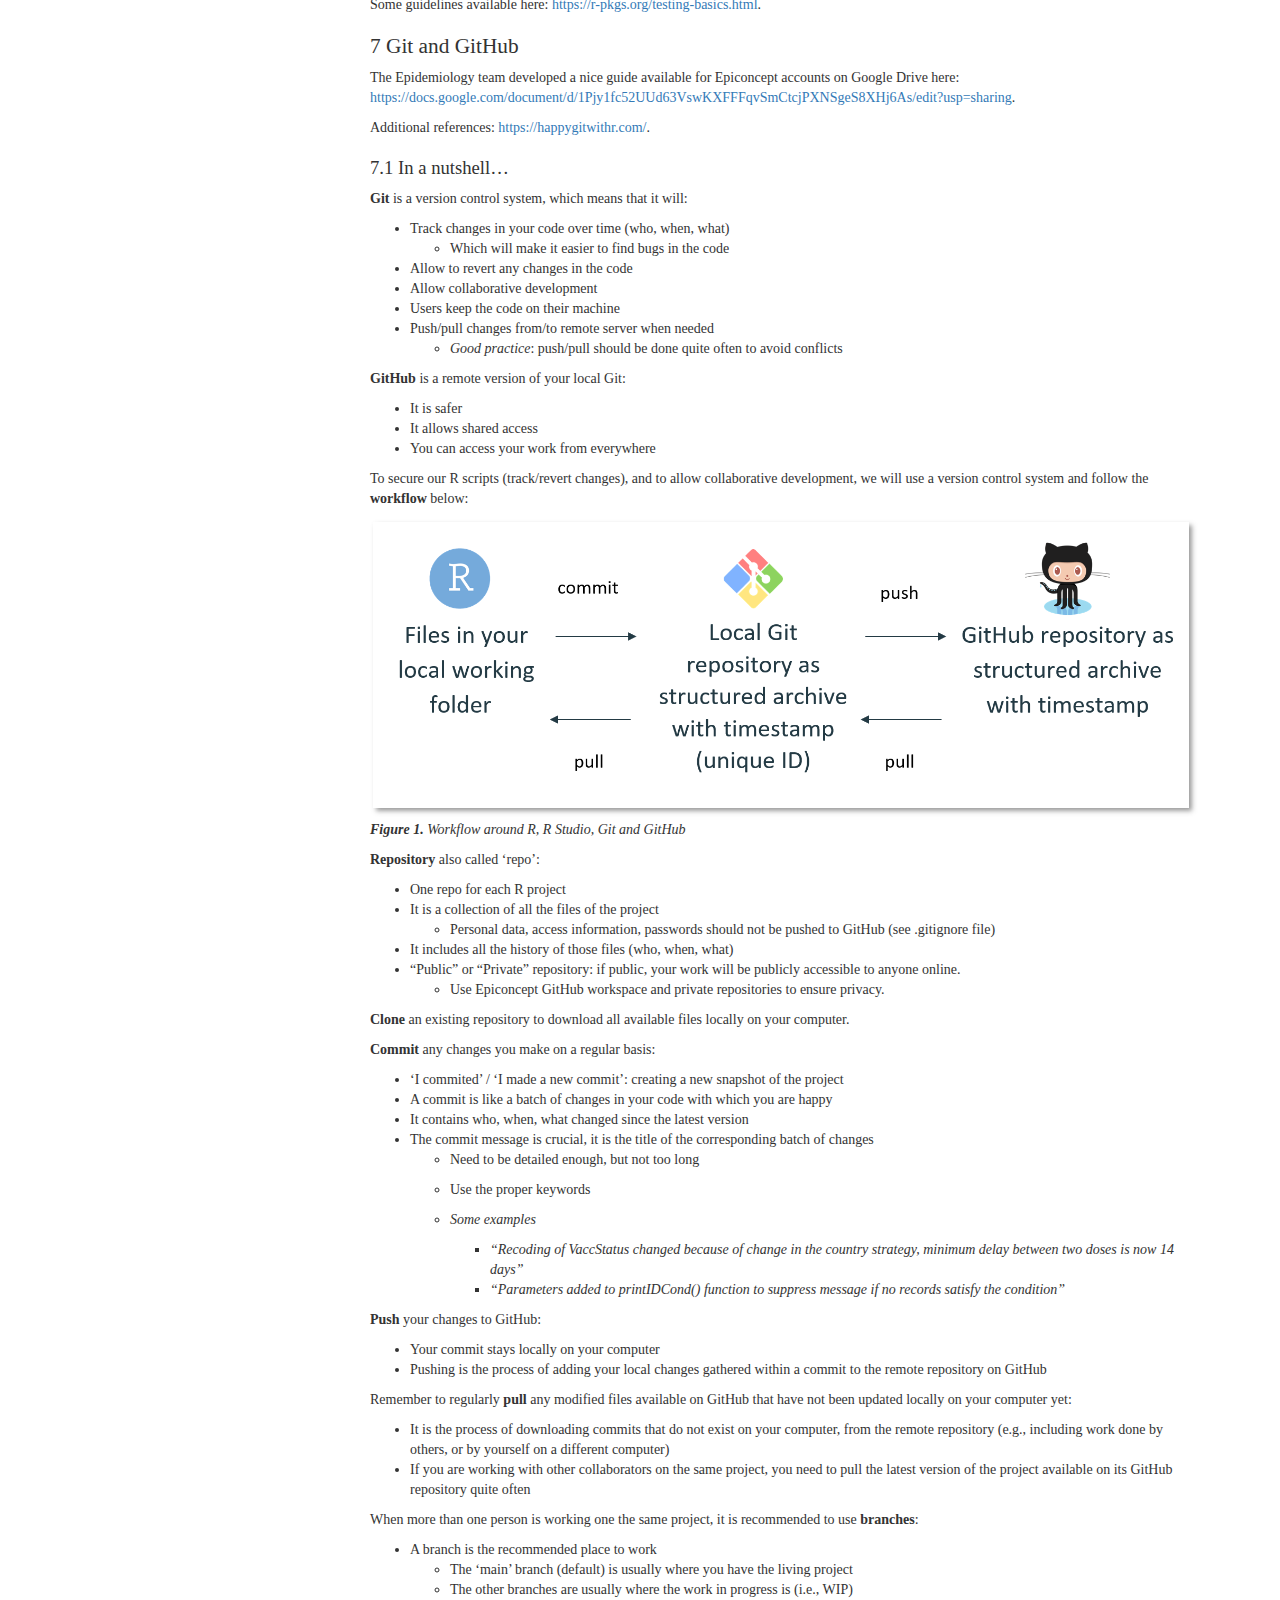
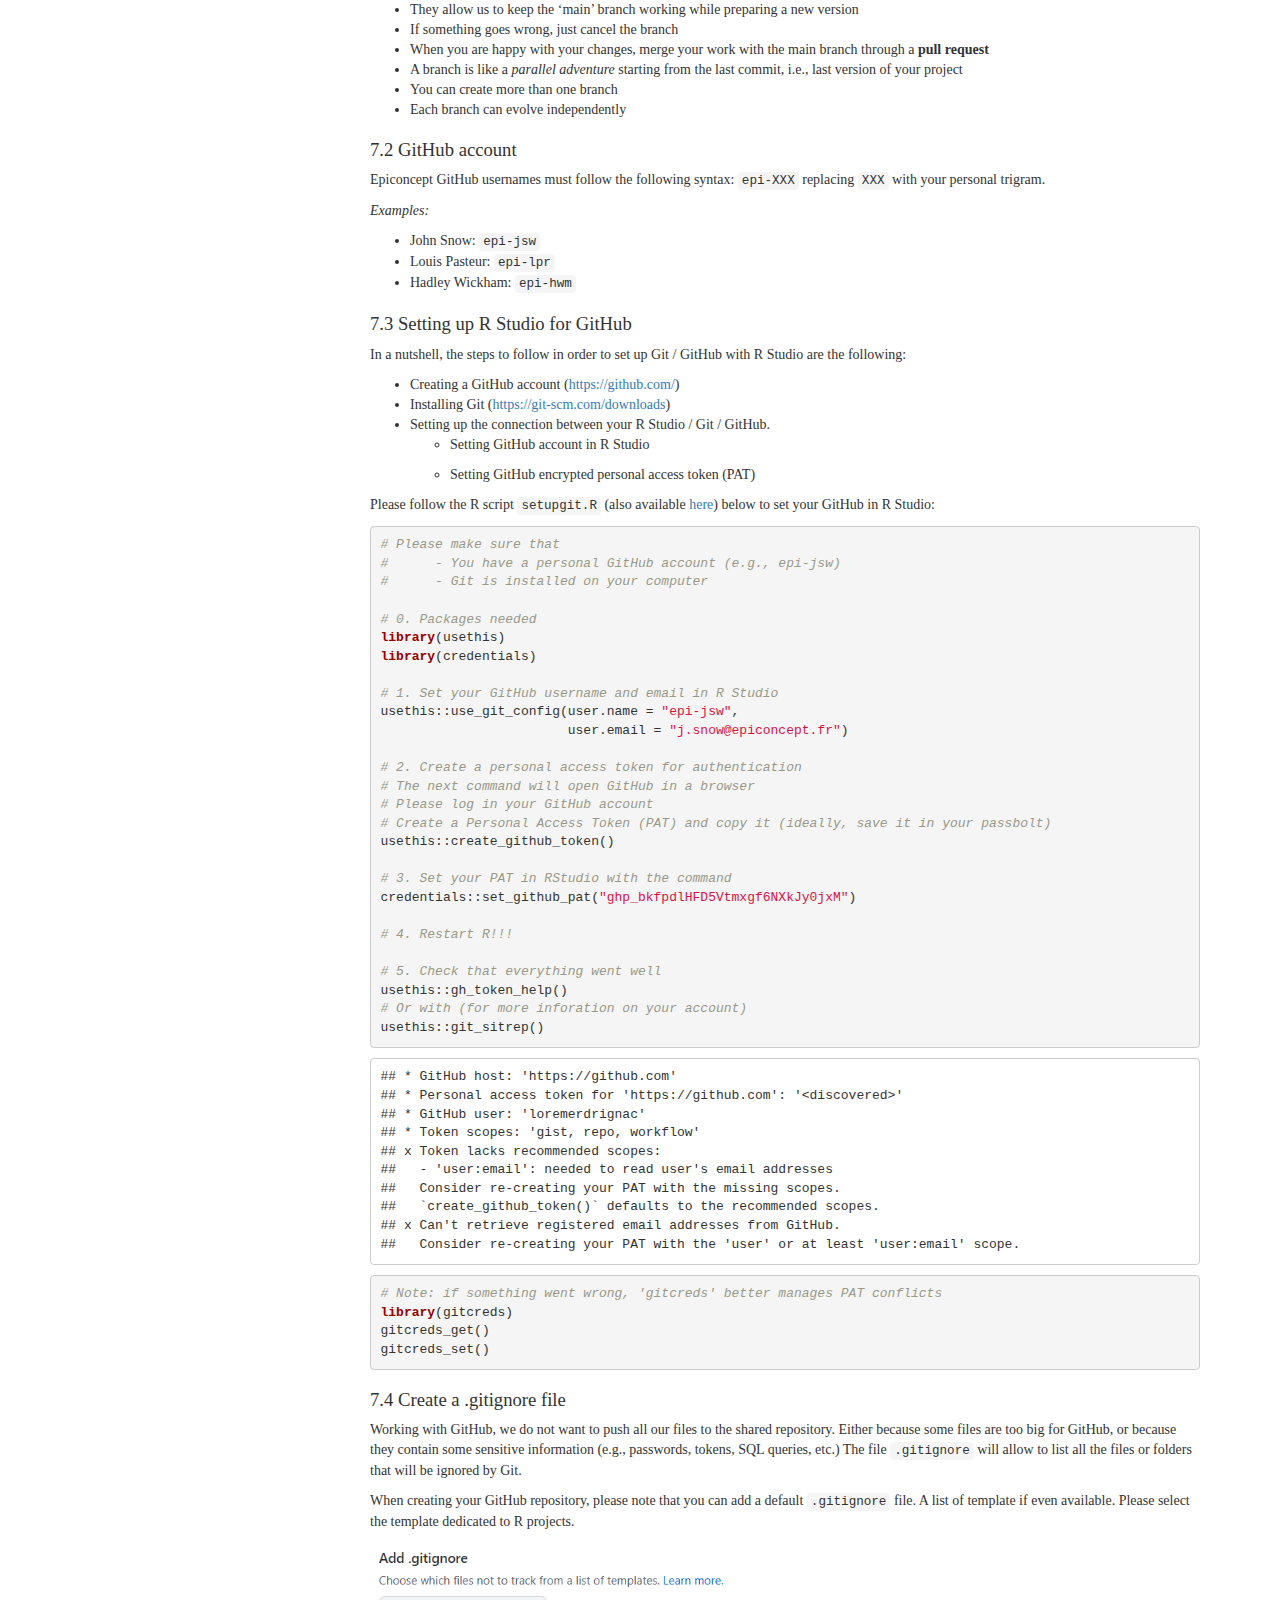
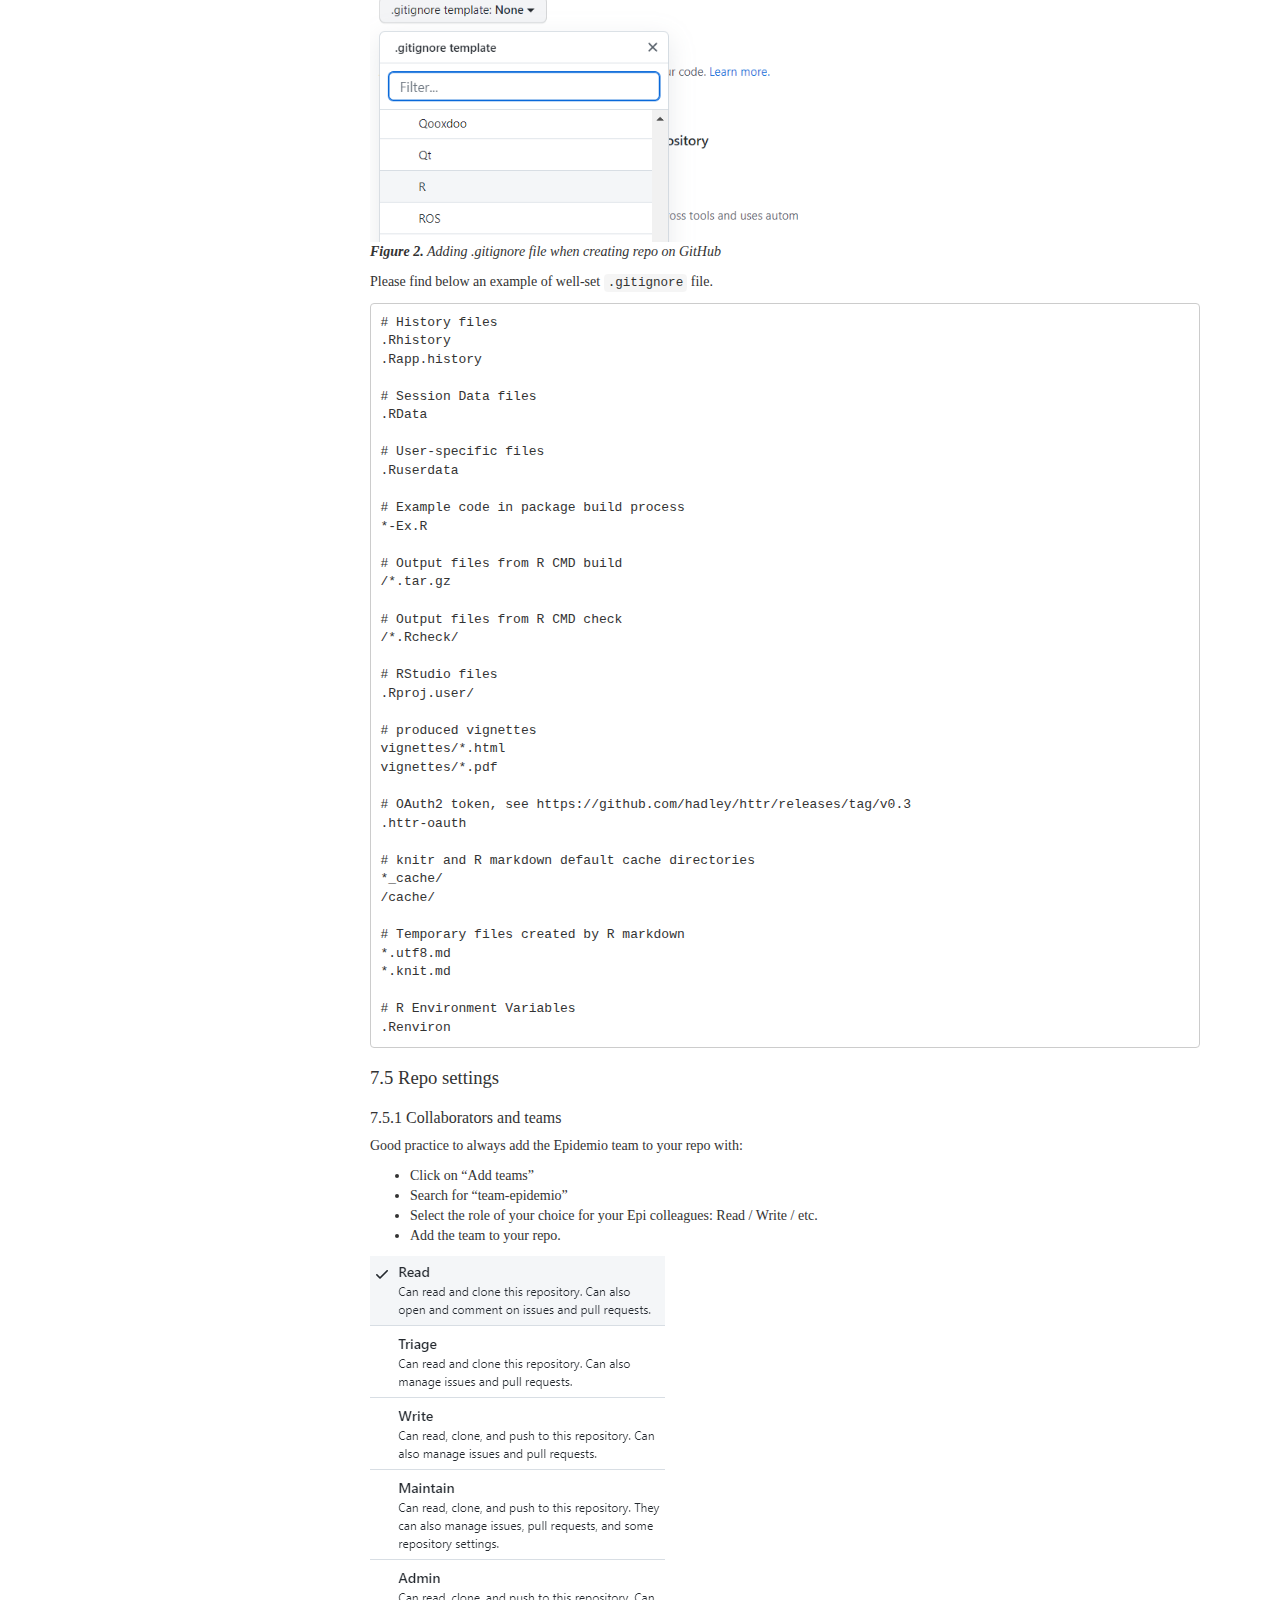
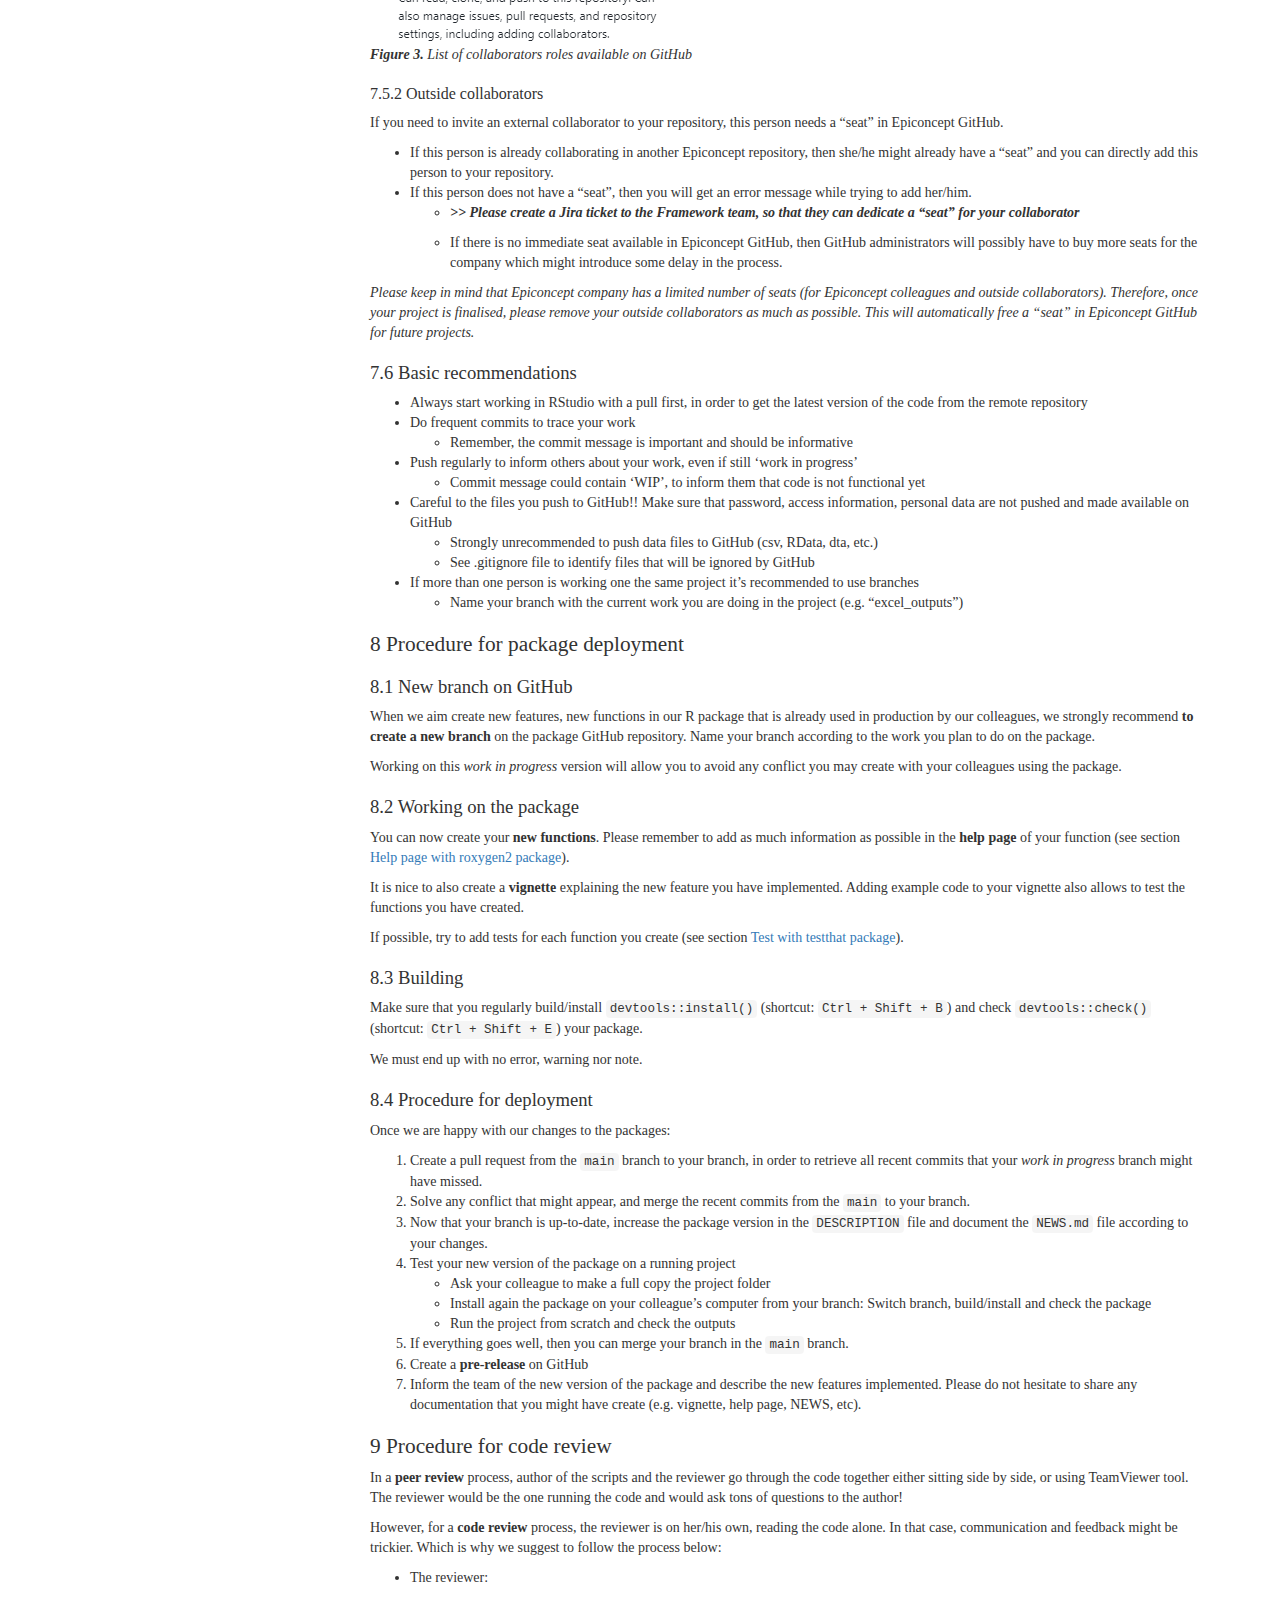
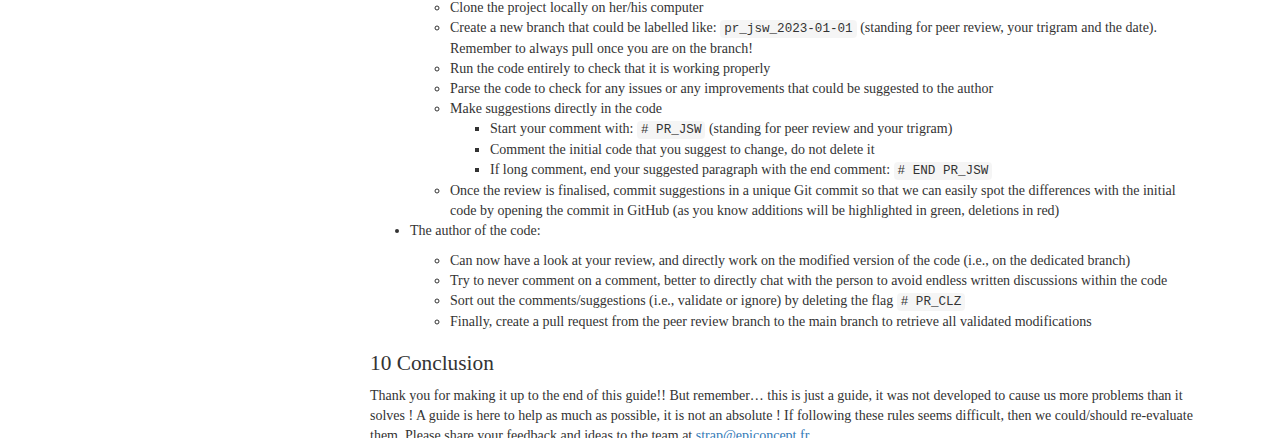
==== commit 1579ca1f: "Guide for outside collaborators in GitHub" ====
--- a/Guidelines/r_guidelines.html
+++ b/Guidelines/r_guidelines.html
@@ -1679,7 +1679,7 @@
 who[1:6, 1:8]</code></pre>
 <pre><code>## # A tibble: 6 x 8
 ##   country   iso2  iso3   year new_sp_m014 new_sp_m1524 new_sp_m2534 new_sp_m3544
-##   &lt;chr&gt;     &lt;chr&gt; &lt;chr&gt; &lt;int&gt;       &lt;int&gt;        &lt;int&gt;        &lt;int&gt;        &lt;int&gt;
+##   &lt;chr&gt;     &lt;chr&gt; &lt;chr&gt; &lt;dbl&gt;       &lt;dbl&gt;        &lt;dbl&gt;        &lt;dbl&gt;        &lt;dbl&gt;
 ## 1 Afghanis~ AF    AFG    1980          NA           NA           NA           NA
 ## 2 Afghanis~ AF    AFG    1981          NA           NA           NA           NA
 ## 3 Afghanis~ AF    AFG    1982          NA           NA           NA           NA
@@ -1694,7 +1694,7 @@
 )</code></pre>
 <pre><code>## # A tibble: 405,440 x 6
 ##    country     iso2  iso3   year variable     value
-##    &lt;chr&gt;       &lt;chr&gt; &lt;chr&gt; &lt;int&gt; &lt;chr&gt;        &lt;int&gt;
+##    &lt;chr&gt;       &lt;chr&gt; &lt;chr&gt; &lt;dbl&gt; &lt;chr&gt;        &lt;dbl&gt;
 ##  1 Afghanistan AF    AFG    1980 new_sp_m014     NA
 ##  2 Afghanistan AF    AFG    1980 new_sp_m1524    NA
 ##  3 Afghanistan AF    AFG    1980 new_sp_m2534    NA
@@ -1712,20 +1712,6 @@
   &quot;variable&quot;,
   values_to = &quot;value&quot;
 )</code></pre>
-<pre><code>## # A tibble: 405,440 x 6
-##    country     iso2  iso3   year variable     value
-##    &lt;chr&gt;       &lt;chr&gt; &lt;chr&gt; &lt;int&gt; &lt;chr&gt;        &lt;int&gt;
-##  1 Afghanistan AF    AFG    1980 new_sp_m014     NA
-##  2 Afghanistan AF    AFG    1980 new_sp_m1524    NA
-##  3 Afghanistan AF    AFG    1980 new_sp_m2534    NA
-##  4 Afghanistan AF    AFG    1980 new_sp_m3544    NA
-##  5 Afghanistan AF    AFG    1980 new_sp_m4554    NA
-##  6 Afghanistan AF    AFG    1980 new_sp_m5564    NA
-##  7 Afghanistan AF    AFG    1980 new_sp_m65      NA
-##  8 Afghanistan AF    AFG    1980 new_sp_f014     NA
-##  9 Afghanistan AF    AFG    1980 new_sp_f1524    NA
-## 10 Afghanistan AF    AFG    1980 new_sp_f2534    NA
-## # ... with 405,430 more rows</code></pre>
 </div>
 </div>
 <div id="code-documentation" class="section level1" number="4">
@@ -2130,8 +2116,14 @@
 usethis::git_sitrep()</code></pre>
 <pre><code>## * GitHub host: &#39;https://github.com&#39;
 ## * Personal access token for &#39;https://github.com&#39;: &#39;&lt;discovered&gt;&#39;
-## x Can&#39;t get user information for this token.
-## Error in curl::curl_fetch_memory(url, handle = handle): Timeout was reached: [api.github.com] Connection timed out after 10008 milliseconds</code></pre>
+## * GitHub user: &#39;loremerdrignac&#39;
+## * Token scopes: &#39;gist, repo, workflow&#39;
+## x Token lacks recommended scopes:
+##   - &#39;user:email&#39;: needed to read user&#39;s email addresses
+##   Consider re-creating your PAT with the missing scopes.
+##   `create_github_token()` defaults to the recommended scopes.
+## x Can&#39;t retrieve registered email addresses from GitHub.
+##   Consider re-creating your PAT with the &#39;user&#39; or at least &#39;user:email&#39; scope.</code></pre>
 <pre class="r"><code># Note: if something went wrong, &#39;gitcreds&#39; better manages PAT conflicts
 library(gitcreds)
 gitcreds_get()
@@ -2214,6 +2206,32 @@
 roles available on GitHub</em></p>
 </div>
 </div>
+<div id="outside-collaborators" class="section level3" number="7.5.2">
+<h3><span class="header-section-number">7.5.2</span> Outside
+collaborators</h3>
+<p>If you need to invite an external collaborator to your repository,
+this person needs a “seat” in Epiconcept GitHub.</p>
+<ul>
+<li>If this person is already collaborating in another Epiconcept
+repository, then she/he might already have a “seat” and you can directly
+add this person to your repository.</li>
+<li>If this person does not have a “seat”, then you will get an error
+message while trying to add her/him.
+<ul>
+<li><p><strong><em>&gt;&gt; Please create a Jira ticket to the Framework
+team, so that they can dedicate a “seat” for your
+collaborator</em></strong></p></li>
+<li><p>If there is no immediate seat available in Epiconcept GitHub,
+then GitHub administrators will possibly have to buy more seats for the
+company which might introduce some delay in the process.</p></li>
+</ul></li>
+</ul>
+<p><em>Please keep in mind that Epiconcept company has a limited number
+of seats (for Epiconcept colleagues and outside collaborators).
+Therefore, once your project is finalised, please remove your outside
+collaborators as much as possible. This will automatically free a “seat”
+in Epiconcept GitHub for future projects.</em></p>
+</div>
 </div>
 <div id="basic-recommendations" class="section level2" number="7.6">
 <h2><span class="header-section-number">7.6</span> Basic
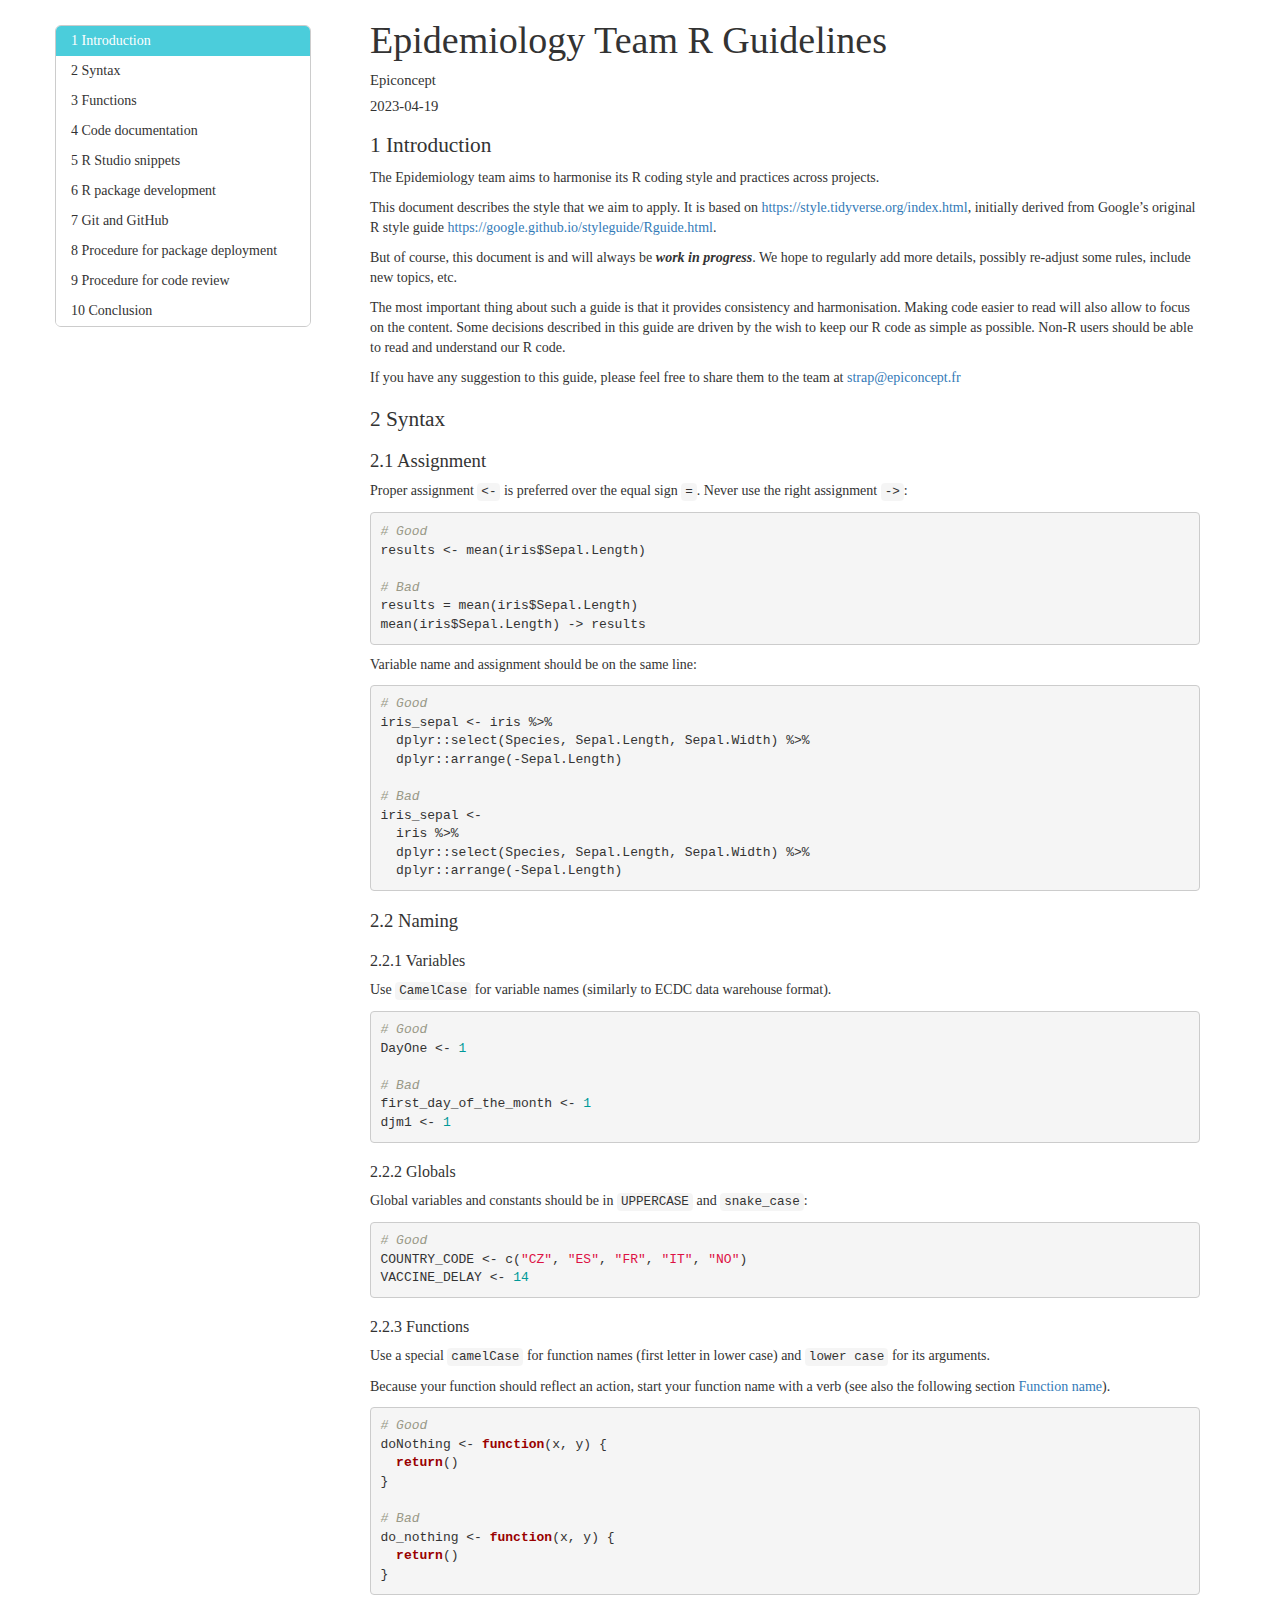
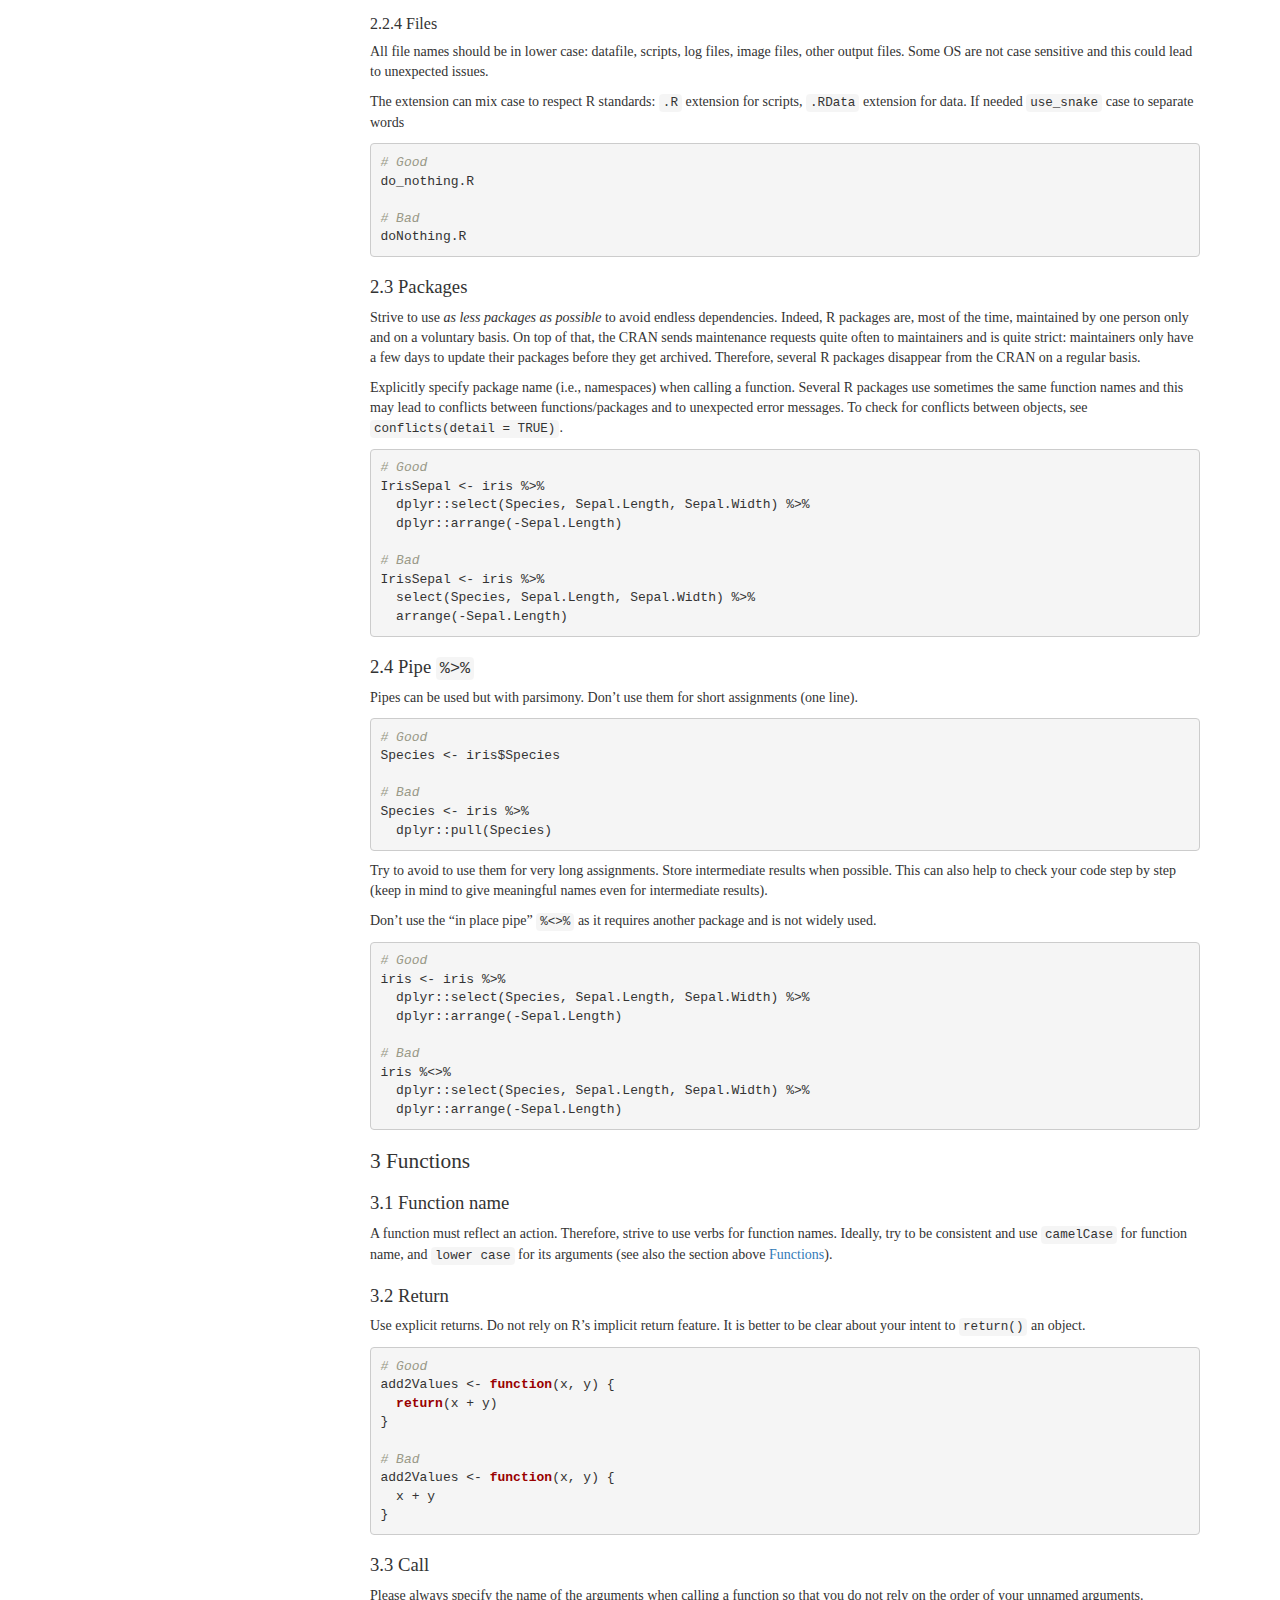
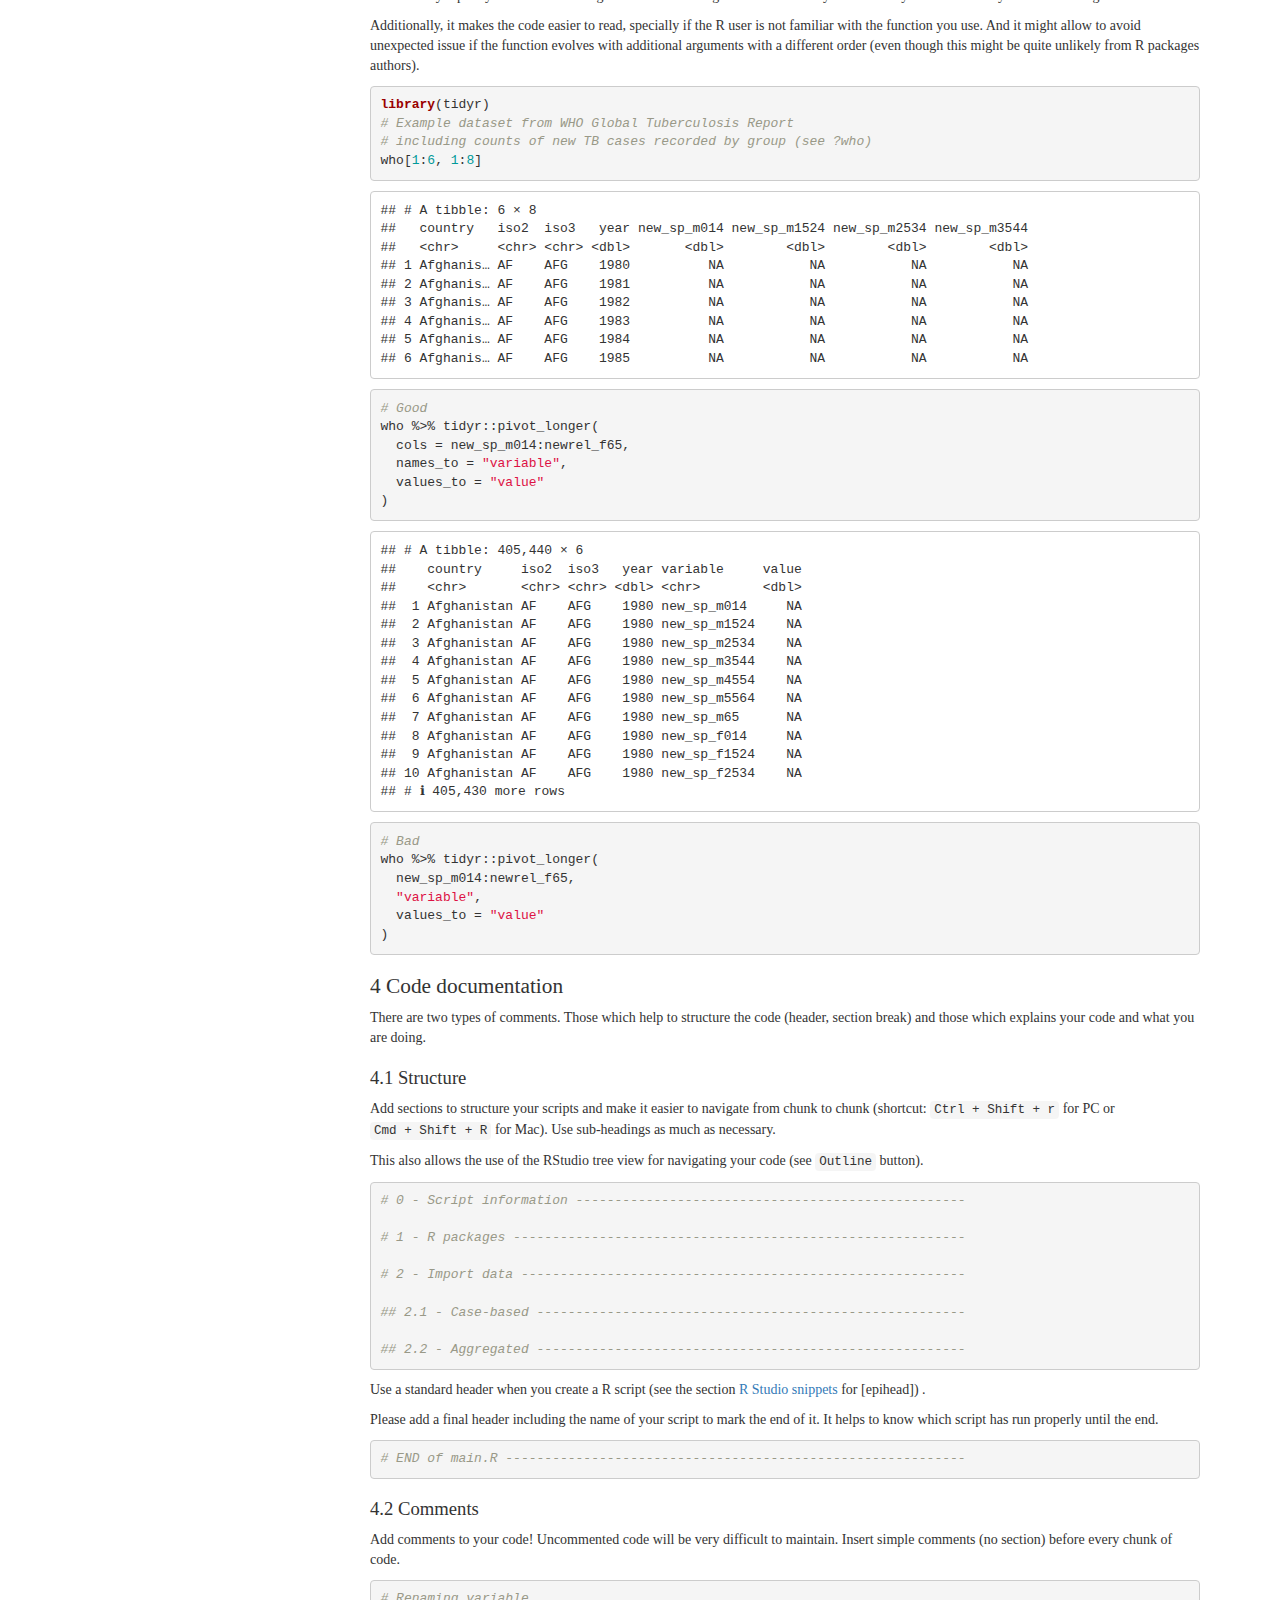
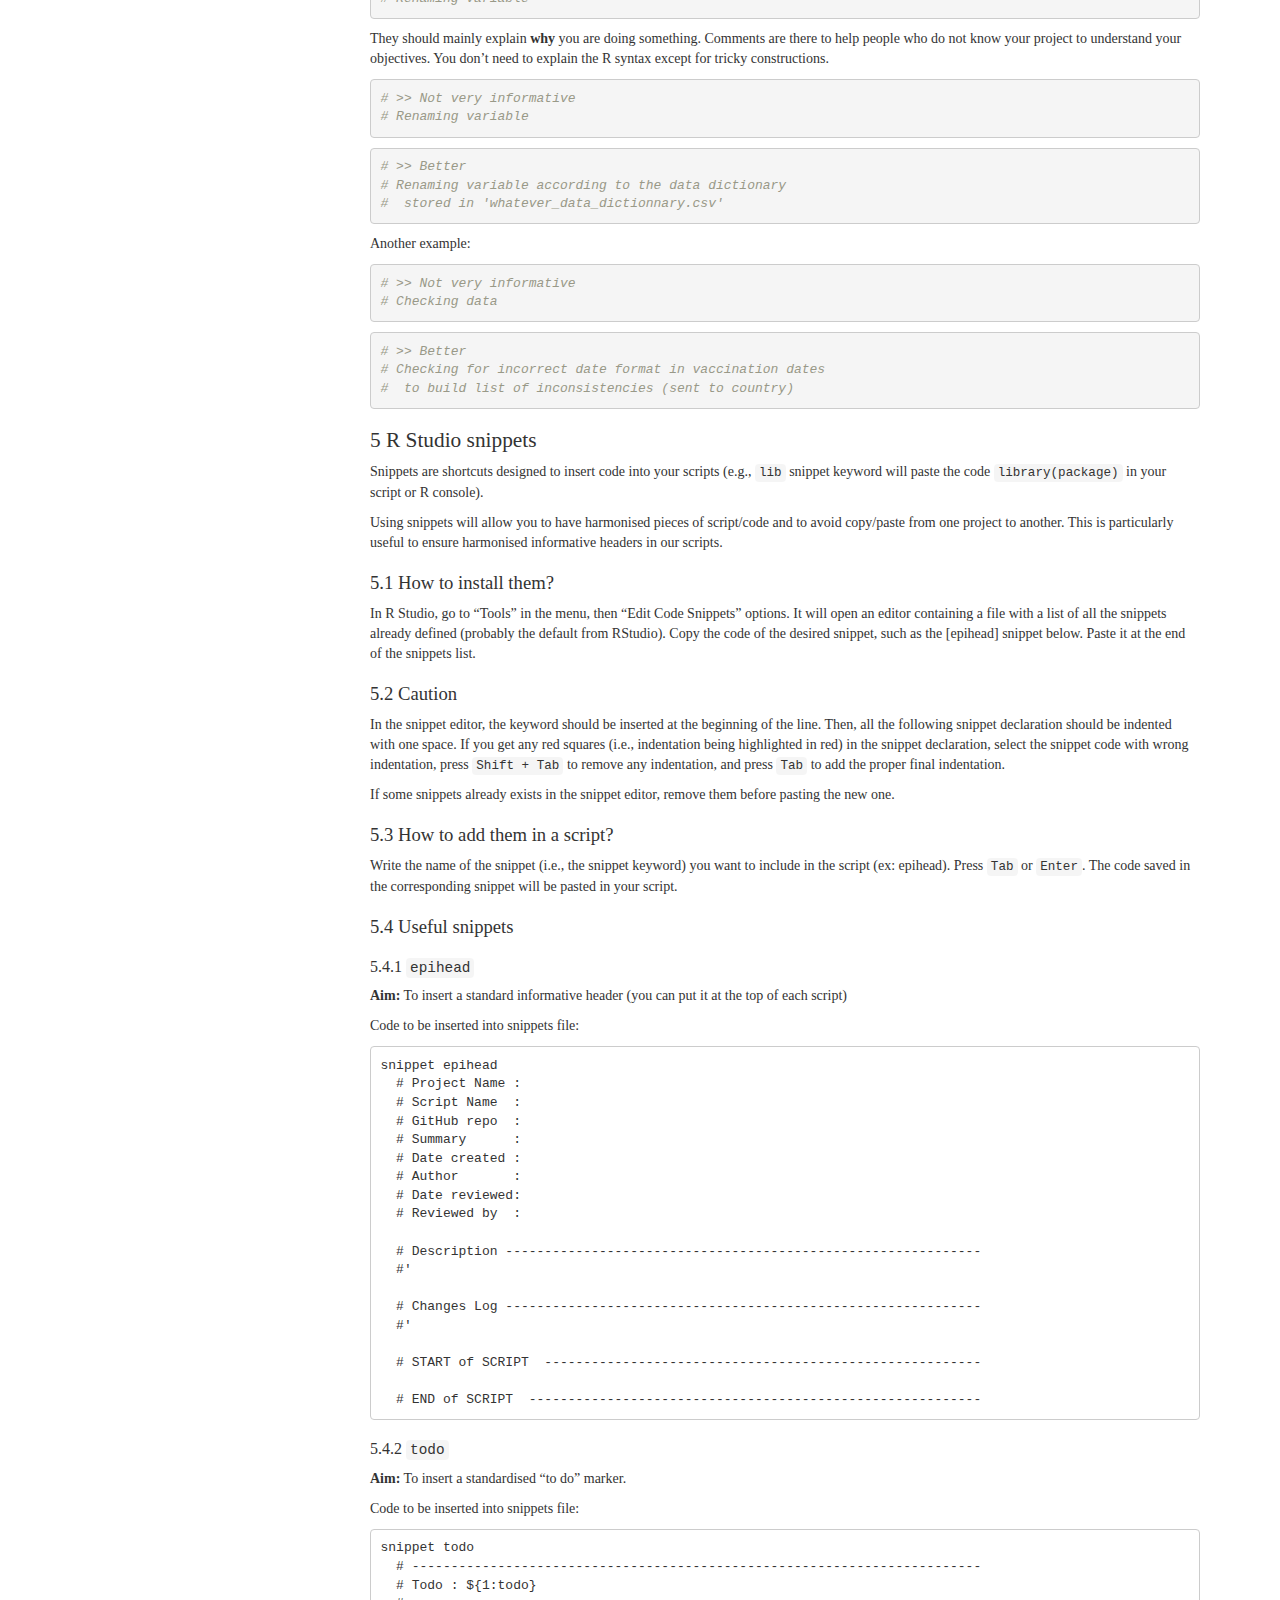
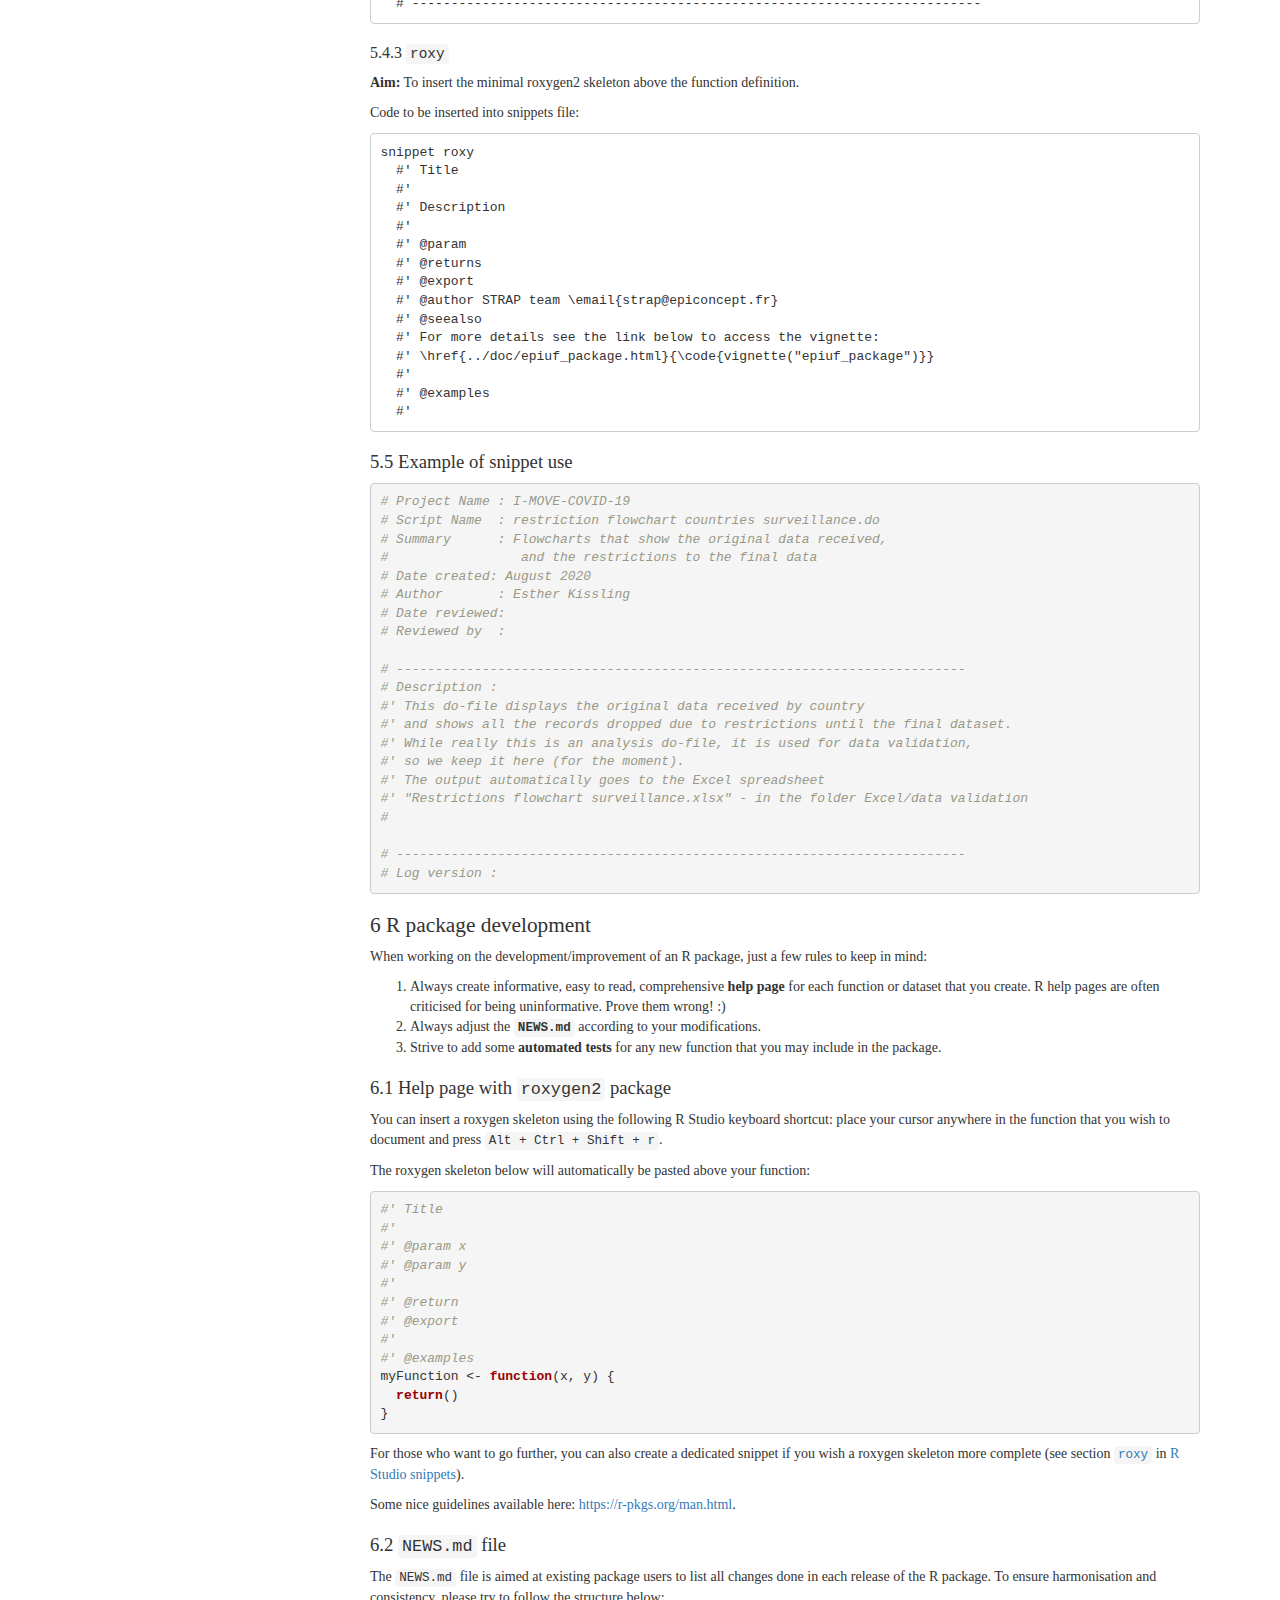
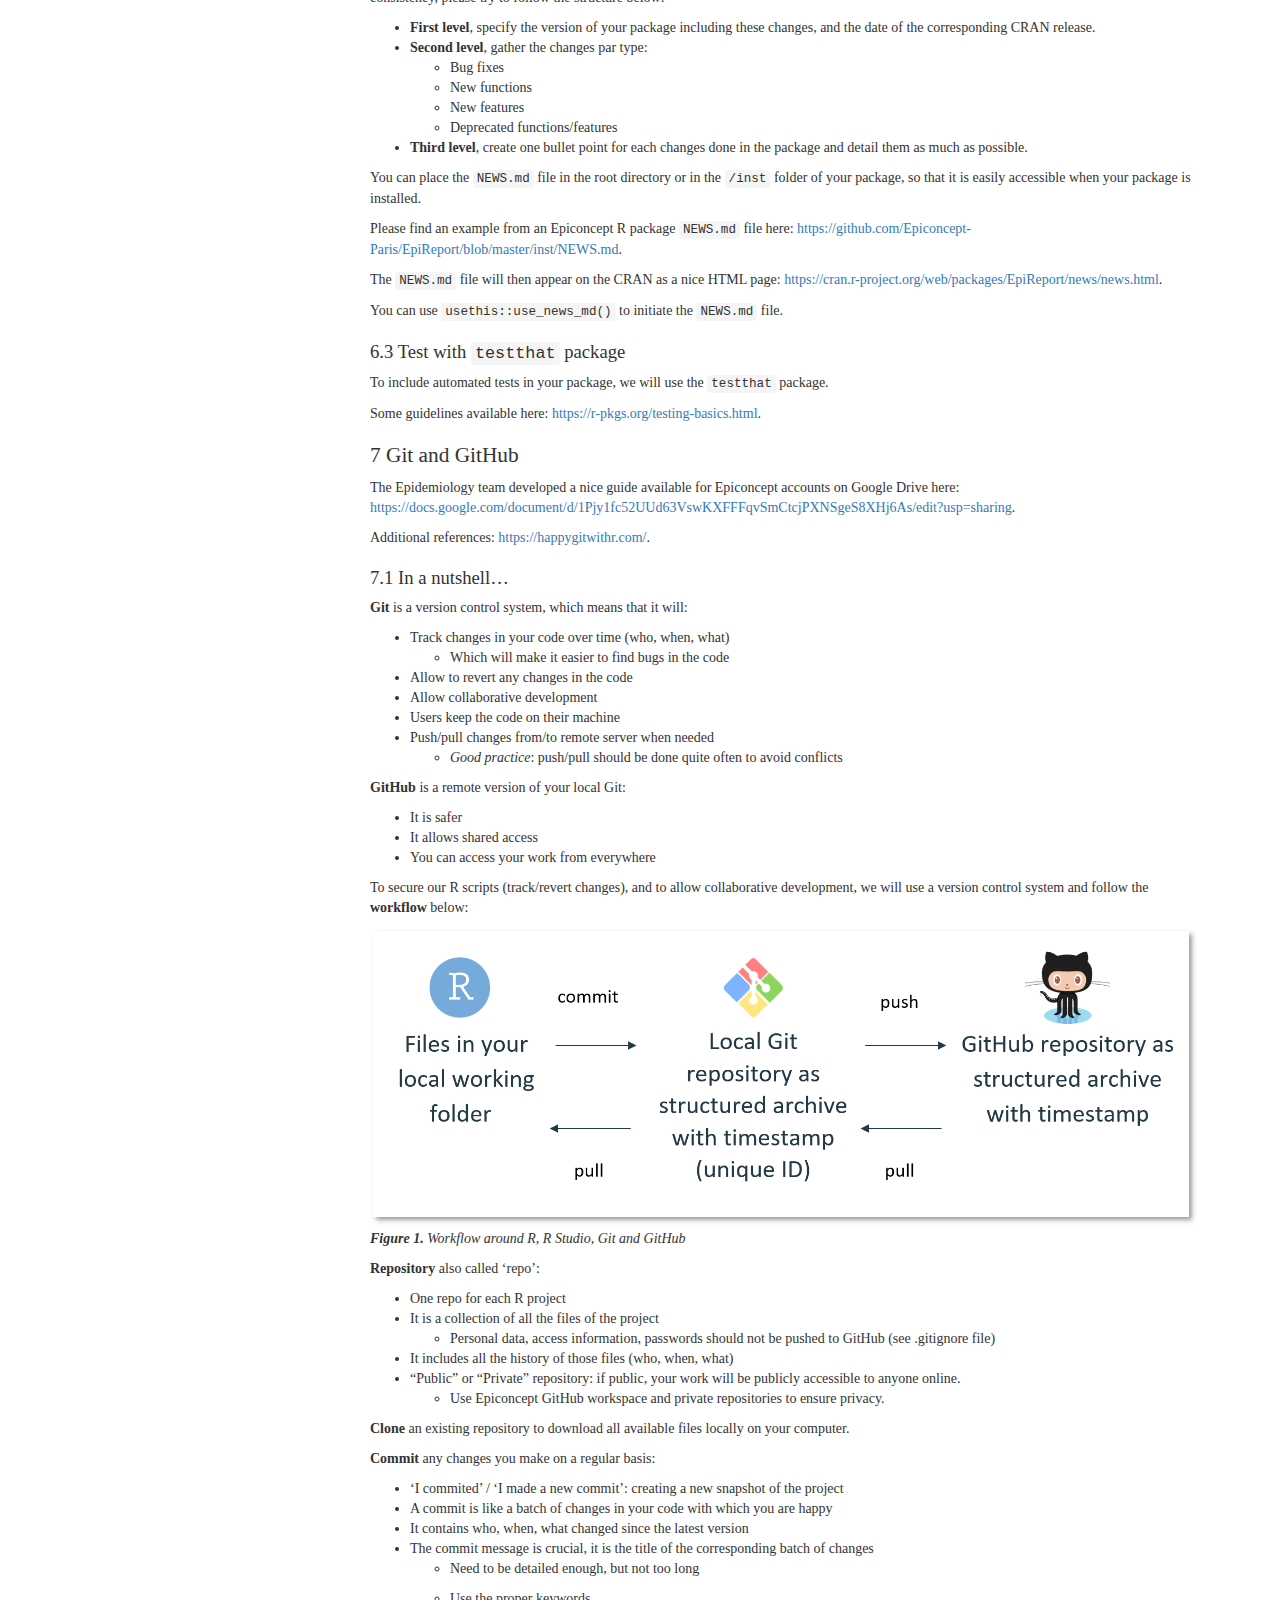
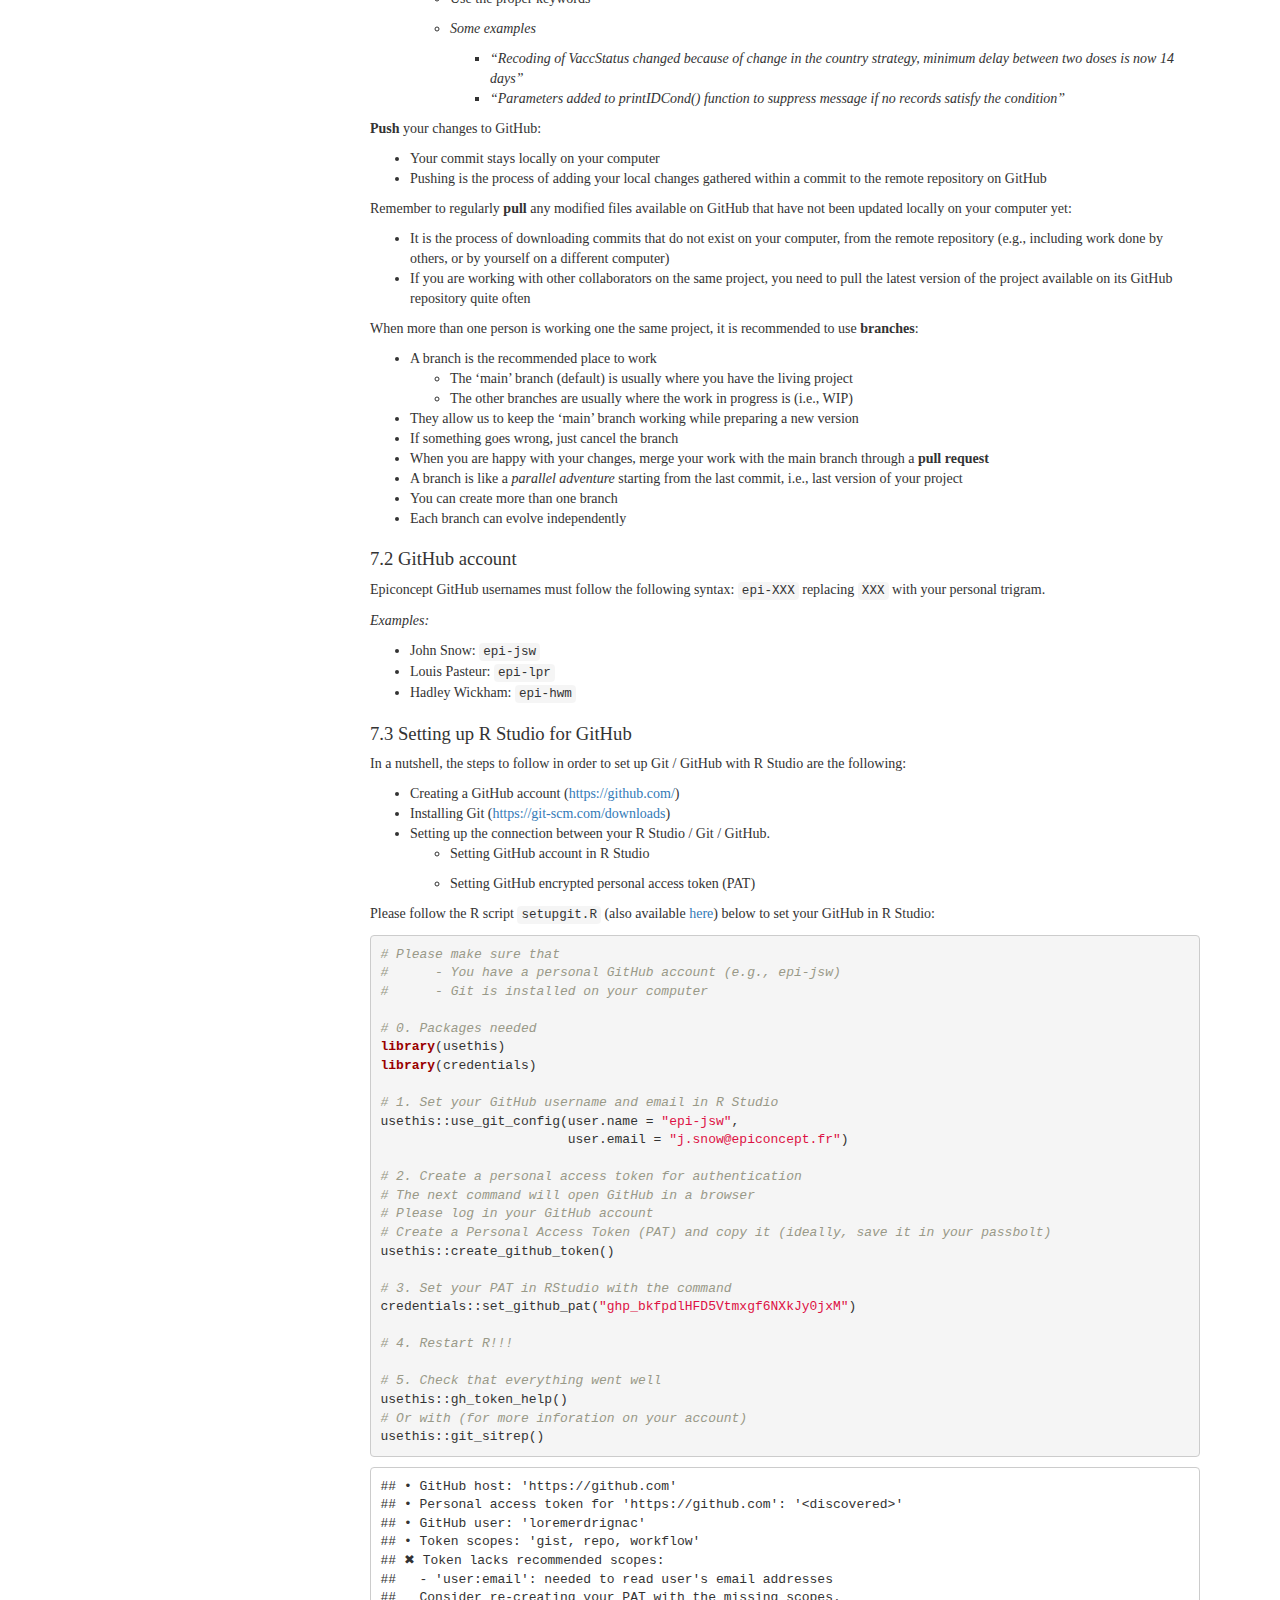
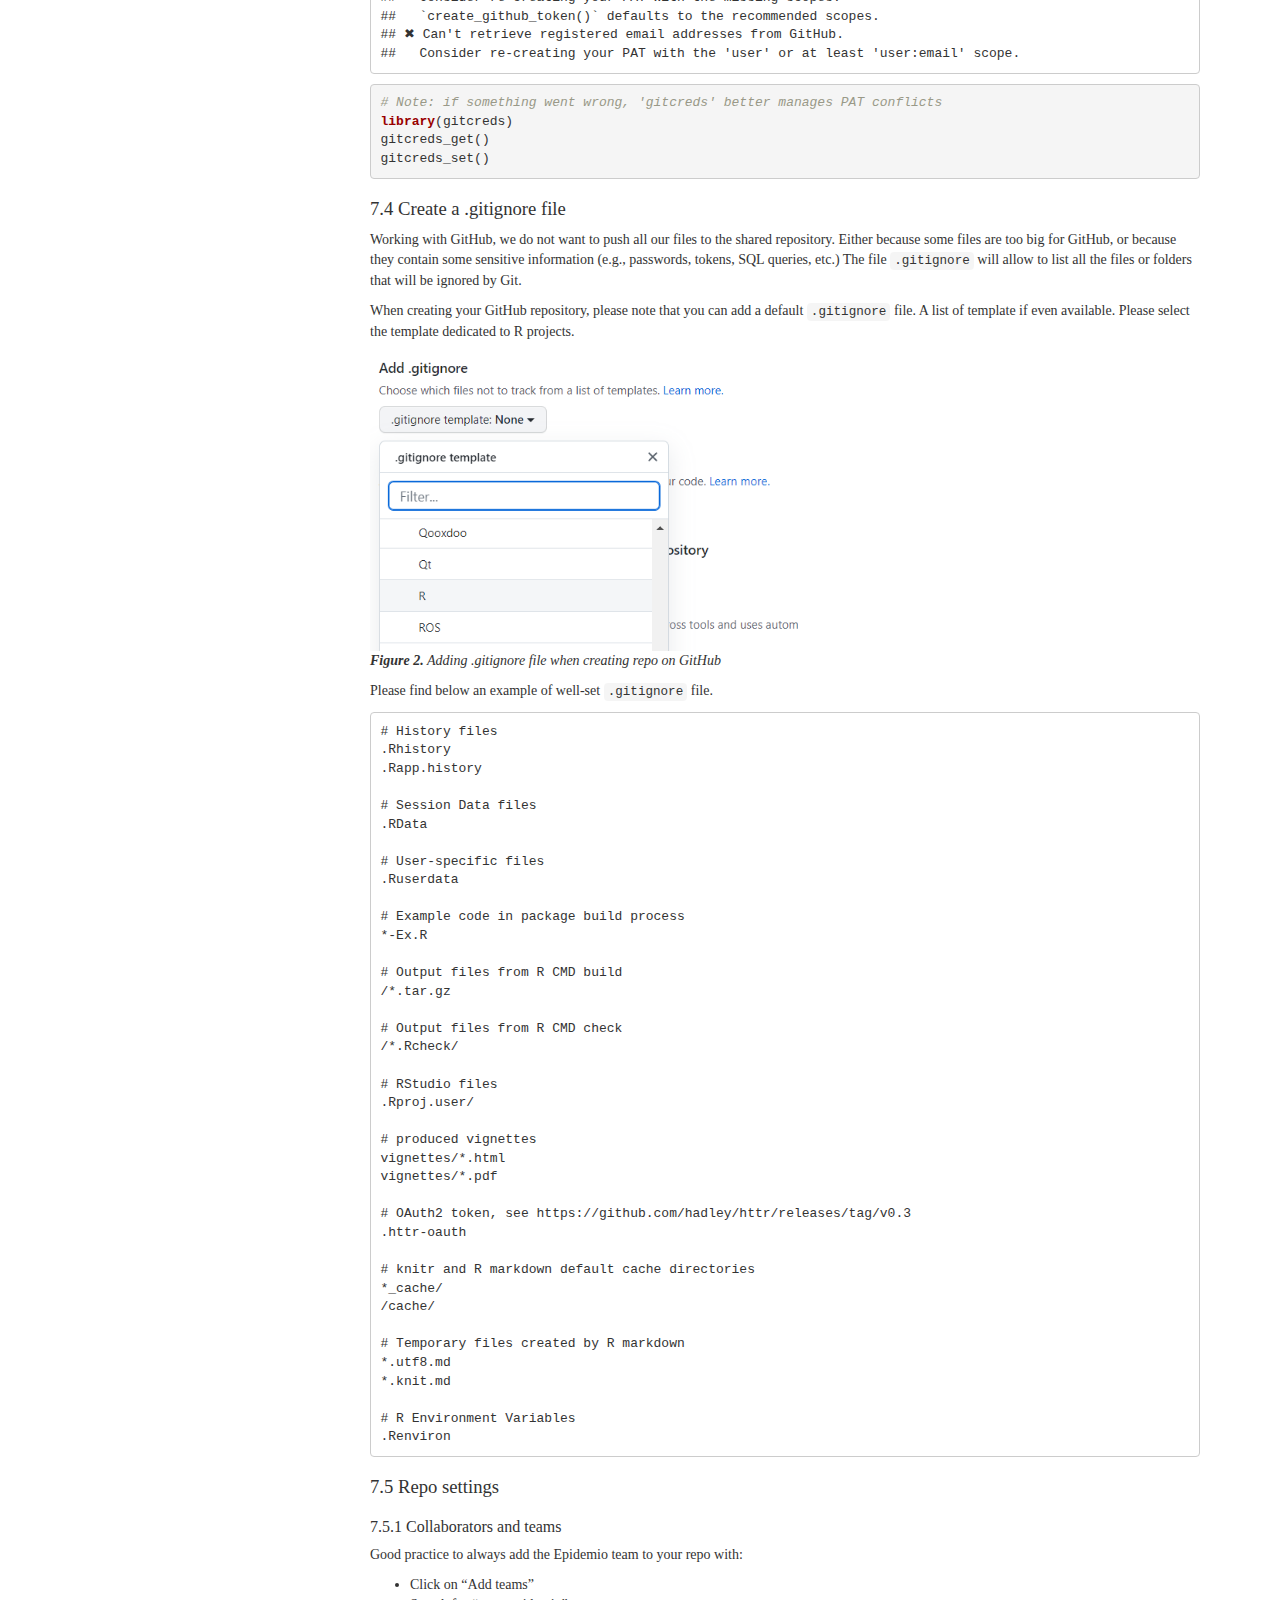
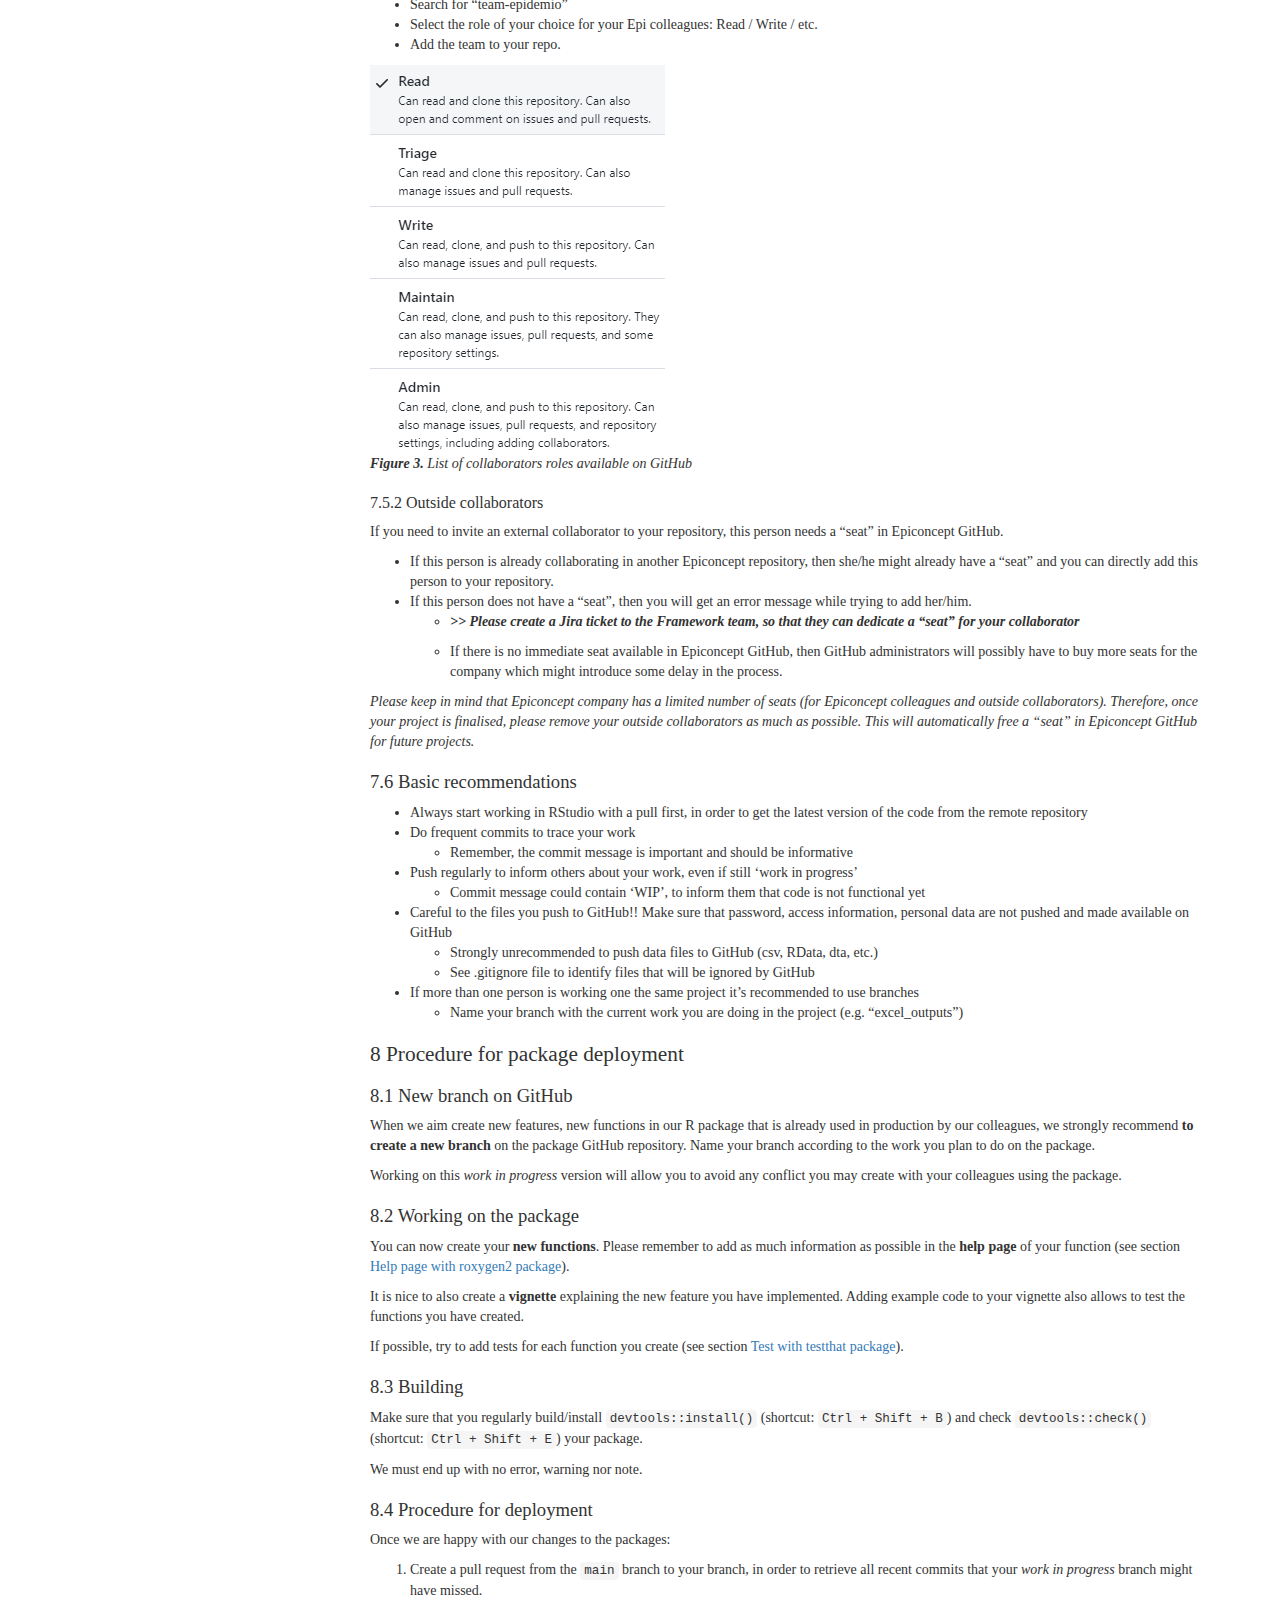
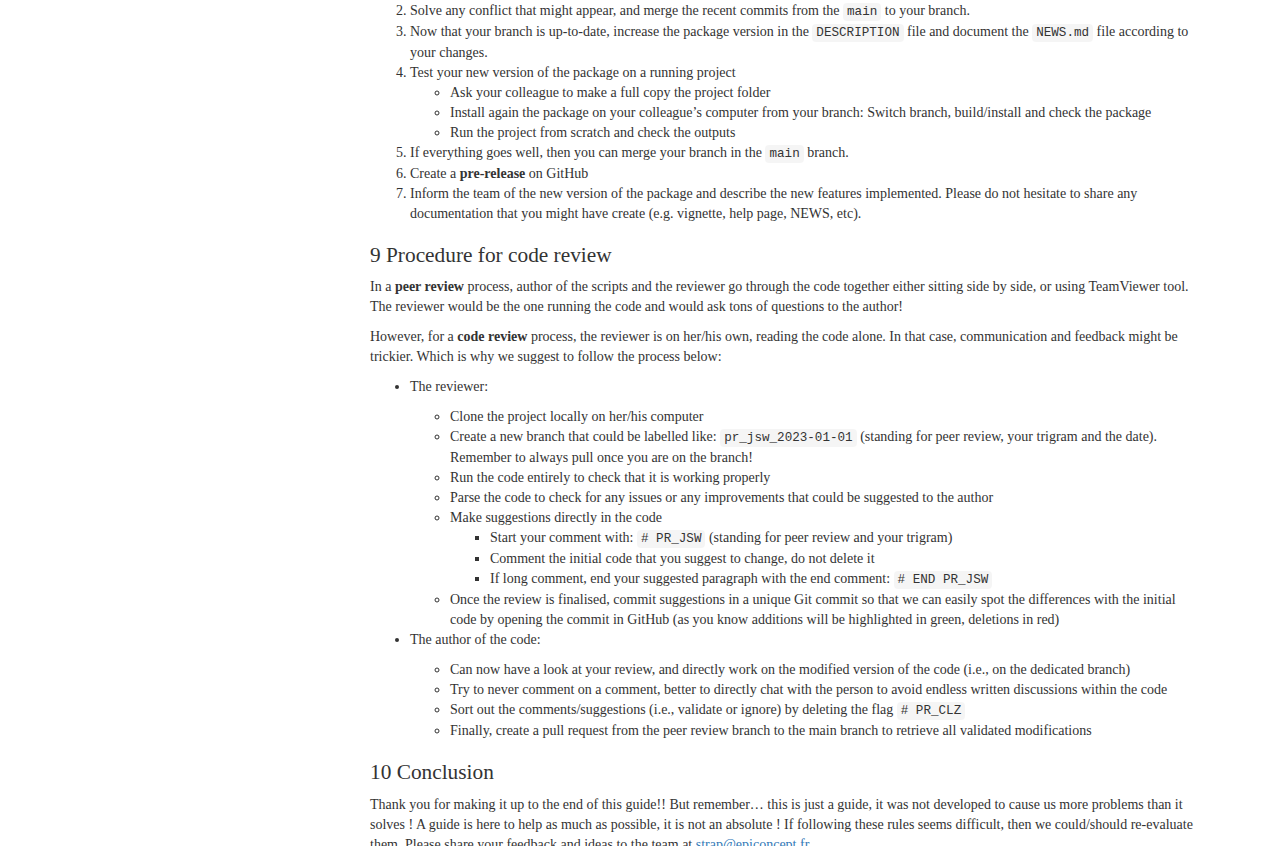
==== commit b8c725d4: "Adding roxy snippet" ====
--- a/Guidelines/r_guidelines.html
+++ b/Guidelines/r_guidelines.html
@@ -11,7 +11,7 @@
 
 <meta name="author" content="Epiconcept" />
 
-<meta name="date" content="2023-01-12" />
+<meta name="date" content="2023-04-19" />
 
 <title>Epidemiology Team R Guidelines</title>
 
@@ -1488,7 +1488,7 @@
 
 <h1 class="title toc-ignore">Epidemiology Team R Guidelines</h1>
 <h4 class="author">Epiconcept</h4>
-<h4 class="date">2023-01-12</h4>
+<h4 class="date">2023-04-19</h4>
 
 </div>
 
@@ -1677,22 +1677,22 @@
 # Example dataset from WHO Global Tuberculosis Report
 # including counts of new TB cases recorded by group (see ?who)
 who[1:6, 1:8]</code></pre>
-<pre><code>## # A tibble: 6 x 8
+<pre><code>## # A tibble: 6 × 8
 ##   country   iso2  iso3   year new_sp_m014 new_sp_m1524 new_sp_m2534 new_sp_m3544
 ##   &lt;chr&gt;     &lt;chr&gt; &lt;chr&gt; &lt;dbl&gt;       &lt;dbl&gt;        &lt;dbl&gt;        &lt;dbl&gt;        &lt;dbl&gt;
-## 1 Afghanis~ AF    AFG    1980          NA           NA           NA           NA
-## 2 Afghanis~ AF    AFG    1981          NA           NA           NA           NA
-## 3 Afghanis~ AF    AFG    1982          NA           NA           NA           NA
-## 4 Afghanis~ AF    AFG    1983          NA           NA           NA           NA
-## 5 Afghanis~ AF    AFG    1984          NA           NA           NA           NA
-## 6 Afghanis~ AF    AFG    1985          NA           NA           NA           NA</code></pre>
+## 1 Afghanis… AF    AFG    1980          NA           NA           NA           NA
+## 2 Afghanis… AF    AFG    1981          NA           NA           NA           NA
+## 3 Afghanis… AF    AFG    1982          NA           NA           NA           NA
+## 4 Afghanis… AF    AFG    1983          NA           NA           NA           NA
+## 5 Afghanis… AF    AFG    1984          NA           NA           NA           NA
+## 6 Afghanis… AF    AFG    1985          NA           NA           NA           NA</code></pre>
 <pre class="r"><code># Good
 who %&gt;% tidyr::pivot_longer(
   cols = new_sp_m014:newrel_f65,
   names_to = &quot;variable&quot;,
   values_to = &quot;value&quot;
 )</code></pre>
-<pre><code>## # A tibble: 405,440 x 6
+<pre><code>## # A tibble: 405,440 × 6
 ##    country     iso2  iso3   year variable     value
 ##    &lt;chr&gt;       &lt;chr&gt; &lt;chr&gt; &lt;dbl&gt; &lt;chr&gt;        &lt;dbl&gt;
 ##  1 Afghanistan AF    AFG    1980 new_sp_m014     NA
@@ -1705,7 +1705,7 @@
 ##  8 Afghanistan AF    AFG    1980 new_sp_f014     NA
 ##  9 Afghanistan AF    AFG    1980 new_sp_f1524    NA
 ## 10 Afghanistan AF    AFG    1980 new_sp_f2534    NA
-## # ... with 405,430 more rows</code></pre>
+## # ℹ 405,430 more rows</code></pre>
 <pre class="r"><code># Bad
 who %&gt;% tidyr::pivot_longer(
   new_sp_m014:newrel_f65,
@@ -1840,6 +1840,28 @@
   # -------------------------------------------------------------------------
   # Todo : ${1:todo}
   # -------------------------------------------------------------------------</code></pre>
+</div>
+<div id="roxy" class="section level3" number="5.4.3">
+<h3><span class="header-section-number">5.4.3</span>
+<code>roxy</code></h3>
+<p><strong>Aim:</strong> To insert the minimal roxygen2 skeleton above
+the function definition.</p>
+<p>Code to be inserted into snippets file:</p>
+<pre><code>snippet roxy
+  #&#39; Title
+  #&#39; 
+  #&#39; Description
+  #&#39; 
+  #&#39; @param
+  #&#39; @returns
+  #&#39; @export
+  #&#39; @author STRAP team \email{strap@epiconcept.fr}
+  #&#39; @seealso
+  #&#39; For more details see the link below to access the vignette:
+  #&#39; \href{../doc/epiuf_package.html}{\code{vignette(&quot;epiuf_package&quot;)}}
+  #&#39;
+  #&#39; @examples
+  #&#39; </code></pre>
 </div>
 </div>
 <div id="example-of-snippet-use" class="section level2" number="5.5">
@@ -1903,7 +1925,8 @@
   return()
 }</code></pre>
 <p>For those who want to go further, you can also create a dedicated
-snippet if you wish a roxygen skeleton more complete (see section <a href="#r-studio-snippets">R Studio snippets</a>).</p>
+snippet if you wish a roxygen skeleton more complete (see section <a href="#roxy"><code>roxy</code></a> in <a href="#r-studio-snippets">R
+Studio snippets</a>).</p>
 <p>Some nice guidelines available here: <a href="https://r-pkgs.org/man.html" class="uri">https://r-pkgs.org/man.html</a>.</p>
 </div>
 <div id="news.md-file" class="section level2" number="6.2">
@@ -2114,15 +2137,15 @@
 usethis::gh_token_help() 
 # Or with (for more inforation on your account)
 usethis::git_sitrep()</code></pre>
-<pre><code>## * GitHub host: &#39;https://github.com&#39;
-## * Personal access token for &#39;https://github.com&#39;: &#39;&lt;discovered&gt;&#39;
-## * GitHub user: &#39;loremerdrignac&#39;
-## * Token scopes: &#39;gist, repo, workflow&#39;
-## x Token lacks recommended scopes:
+<pre><code>## • GitHub host: &#39;https://github.com&#39;
+## • Personal access token for &#39;https://github.com&#39;: &#39;&lt;discovered&gt;&#39;
+## • GitHub user: &#39;loremerdrignac&#39;
+## • Token scopes: &#39;gist, repo, workflow&#39;
+## ✖ Token lacks recommended scopes:
 ##   - &#39;user:email&#39;: needed to read user&#39;s email addresses
 ##   Consider re-creating your PAT with the missing scopes.
 ##   `create_github_token()` defaults to the recommended scopes.
-## x Can&#39;t retrieve registered email addresses from GitHub.
+## ✖ Can&#39;t retrieve registered email addresses from GitHub.
 ##   Consider re-creating your PAT with the &#39;user&#39; or at least &#39;user:email&#39; scope.</code></pre>
 <pre class="r"><code># Note: if something went wrong, &#39;gitcreds&#39; better manages PAT conflicts
 library(gitcreds)
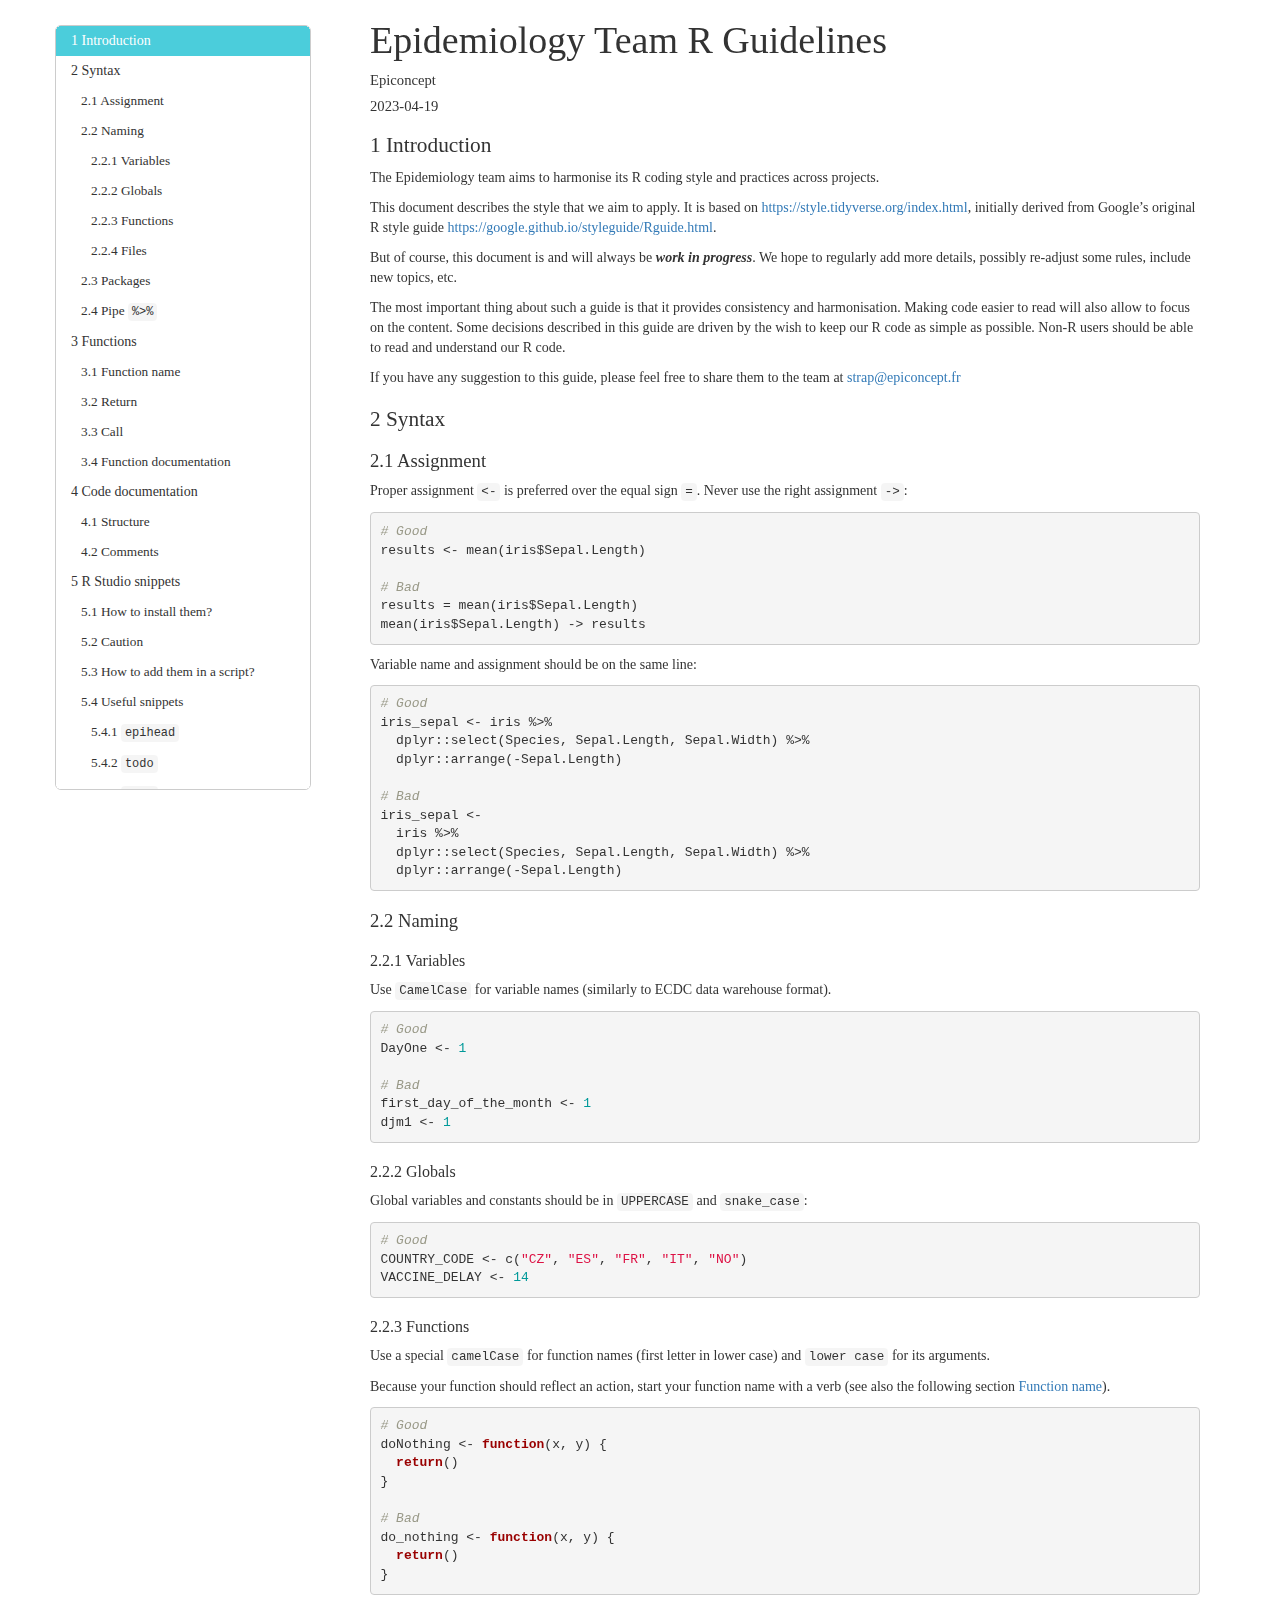
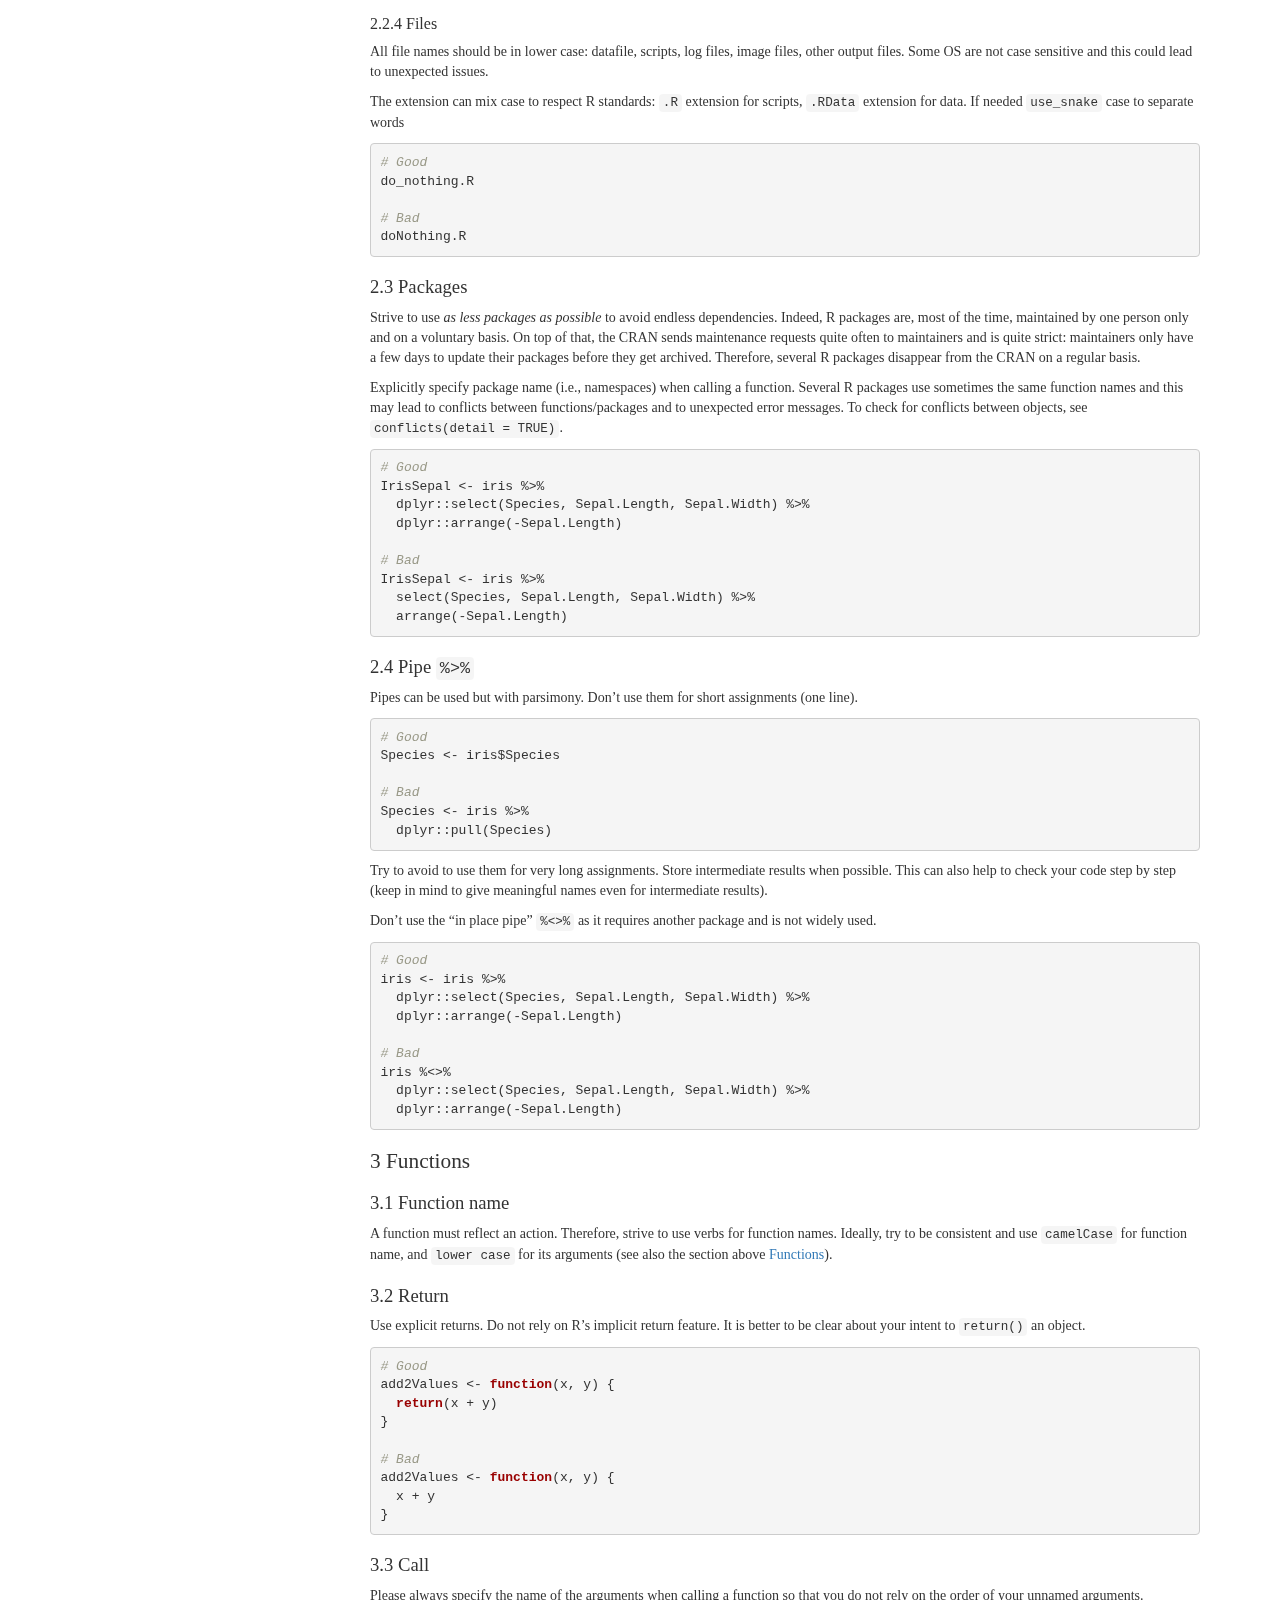
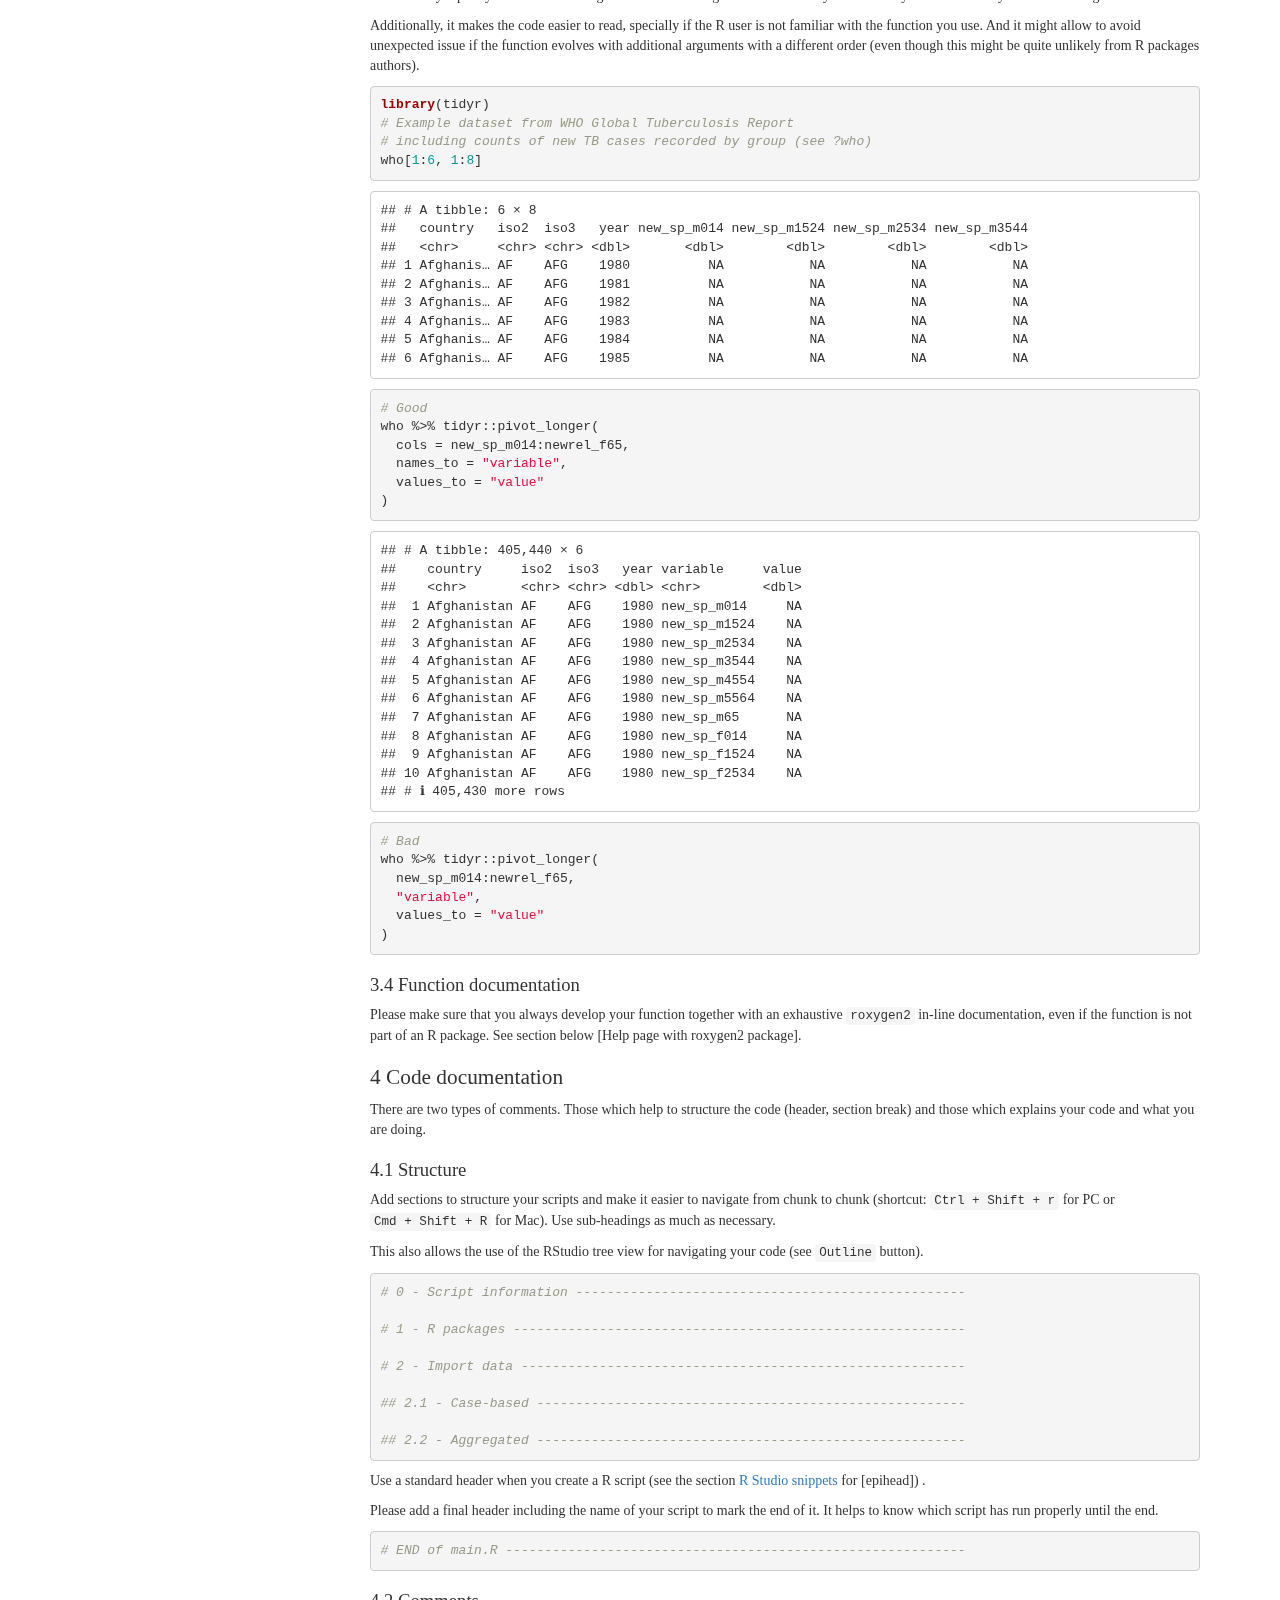
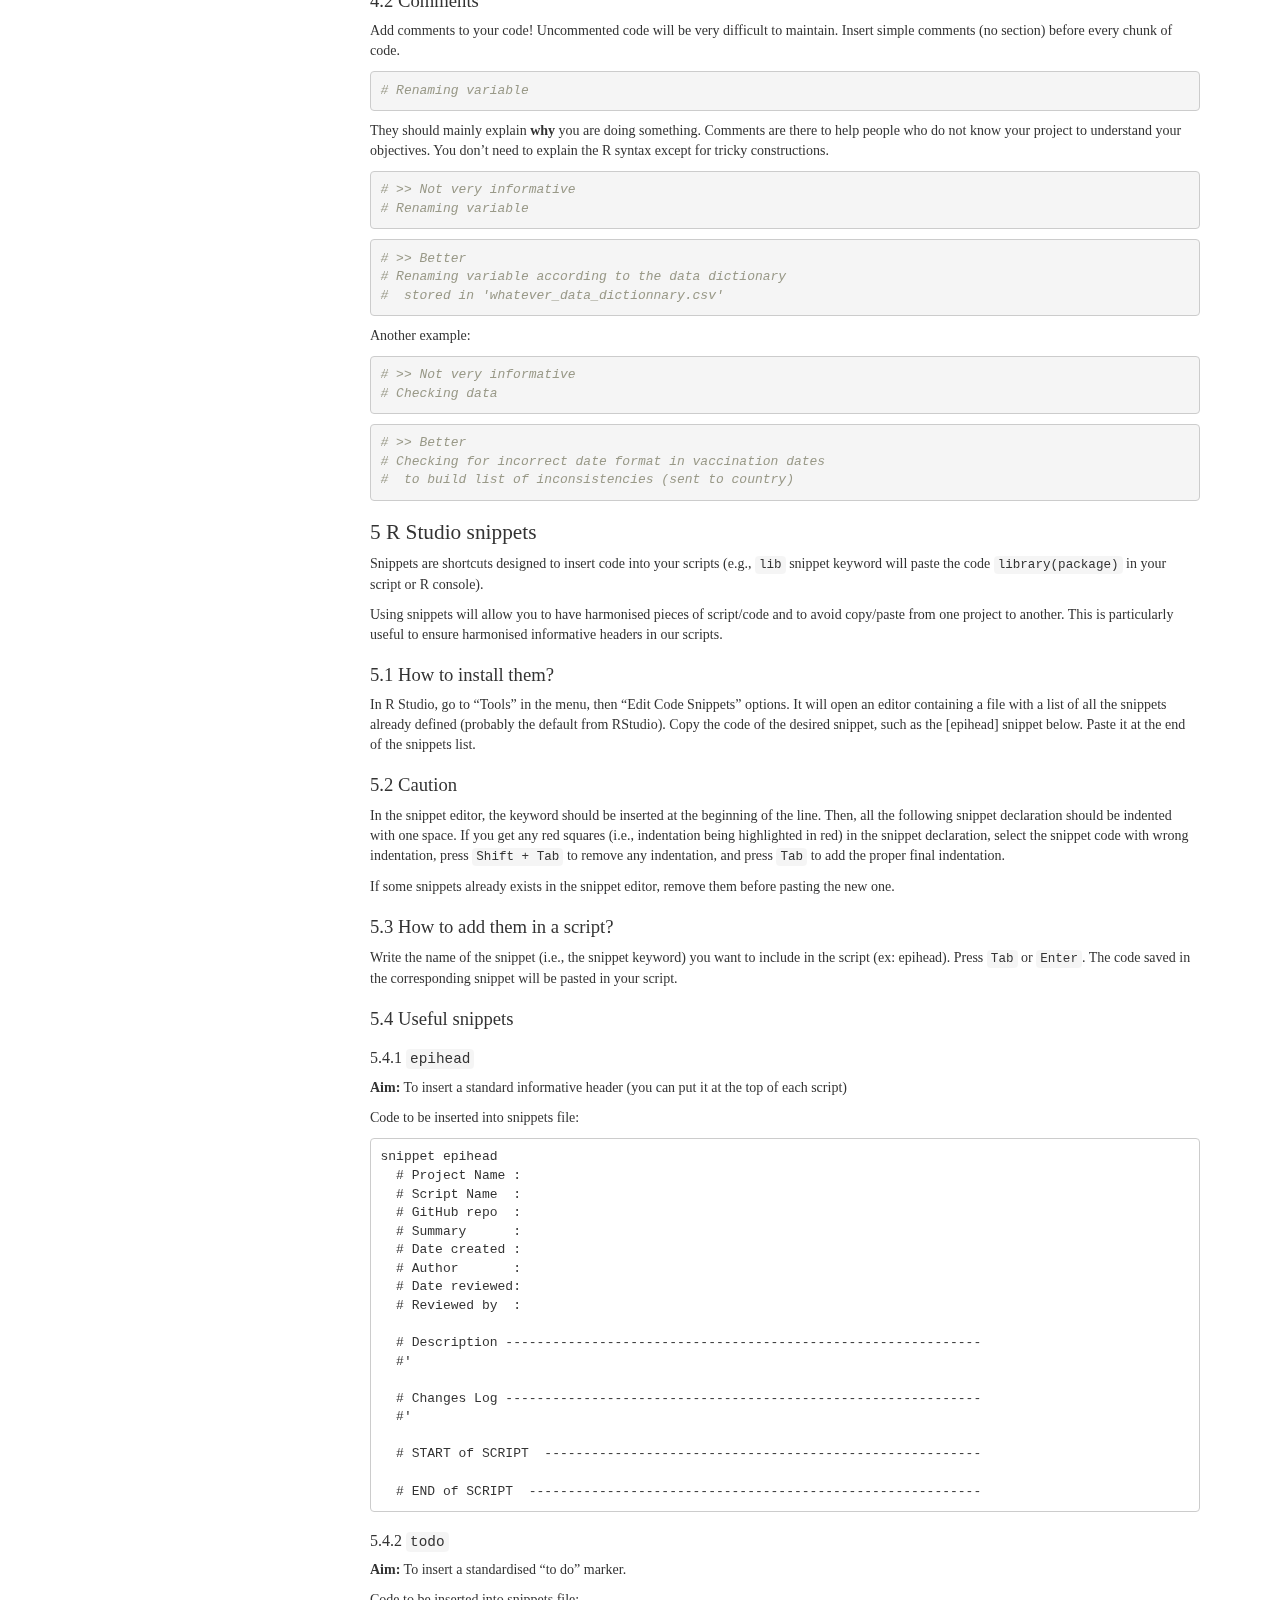
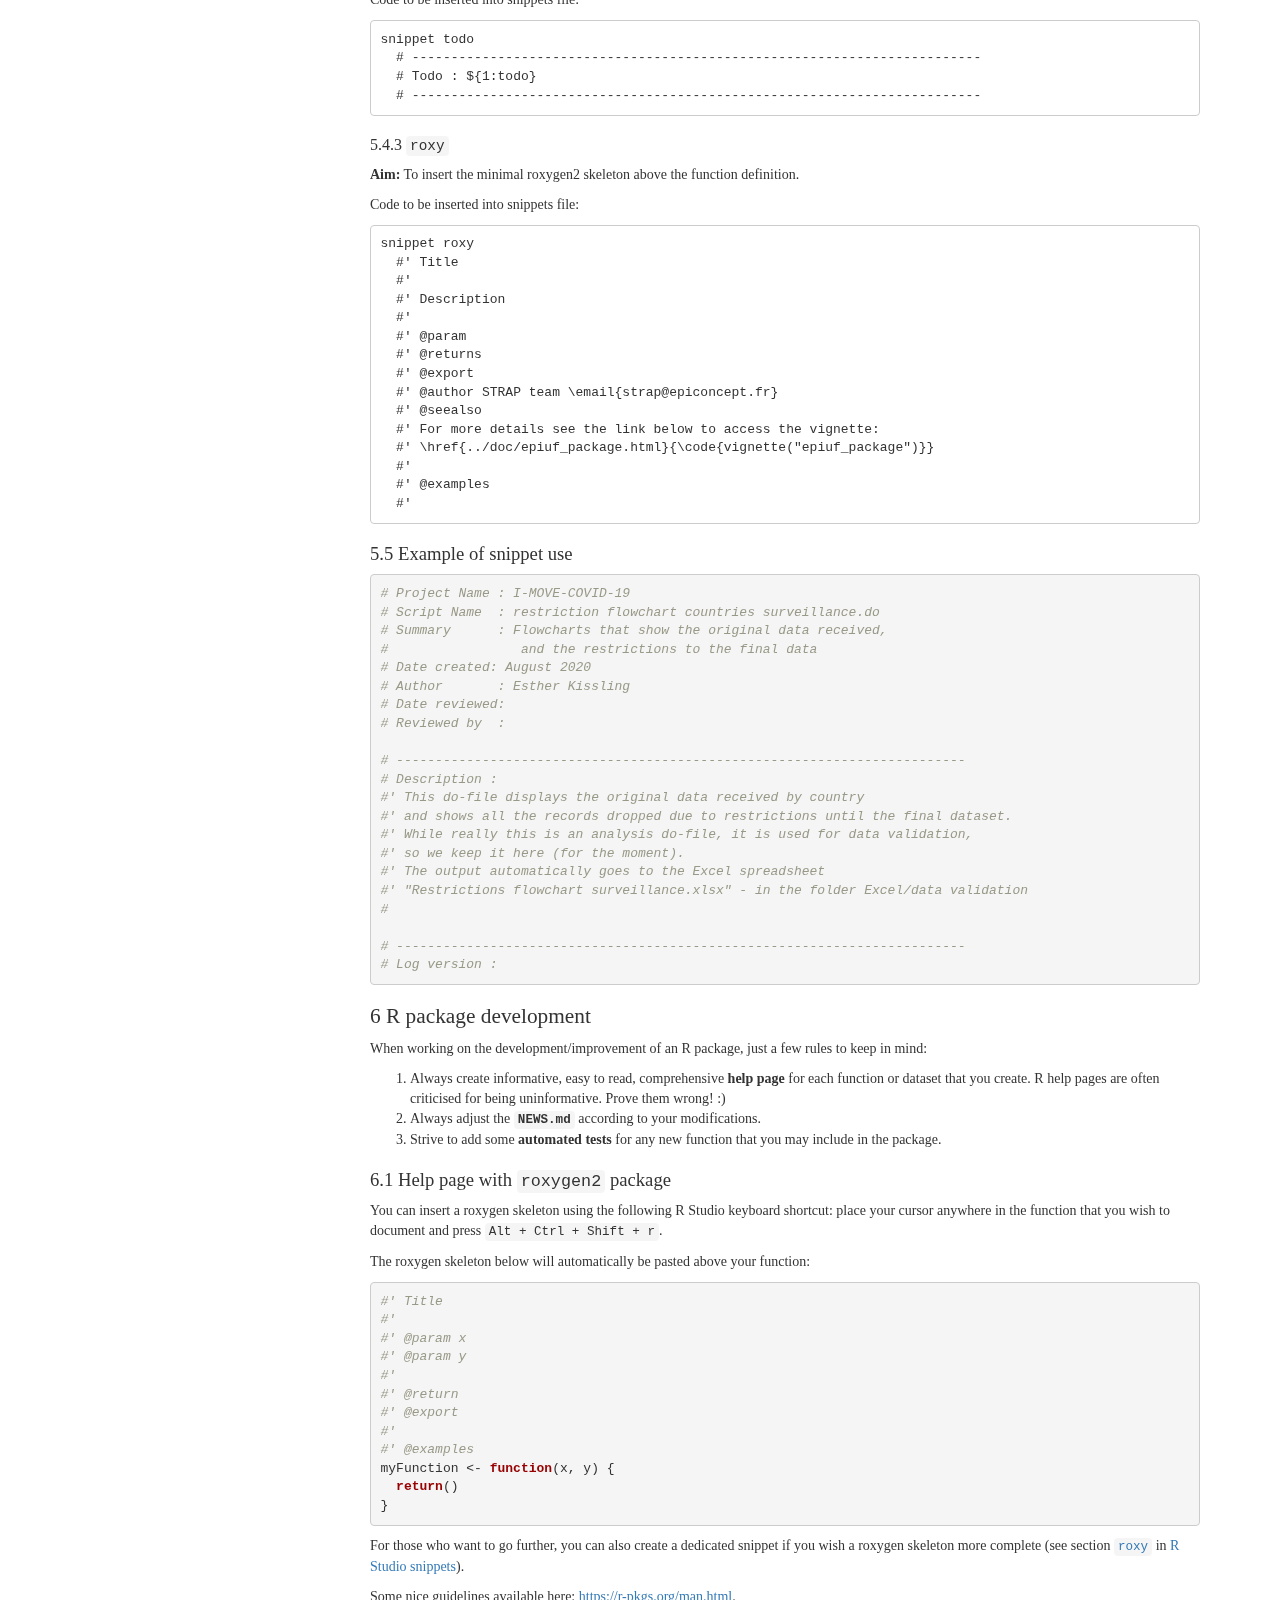
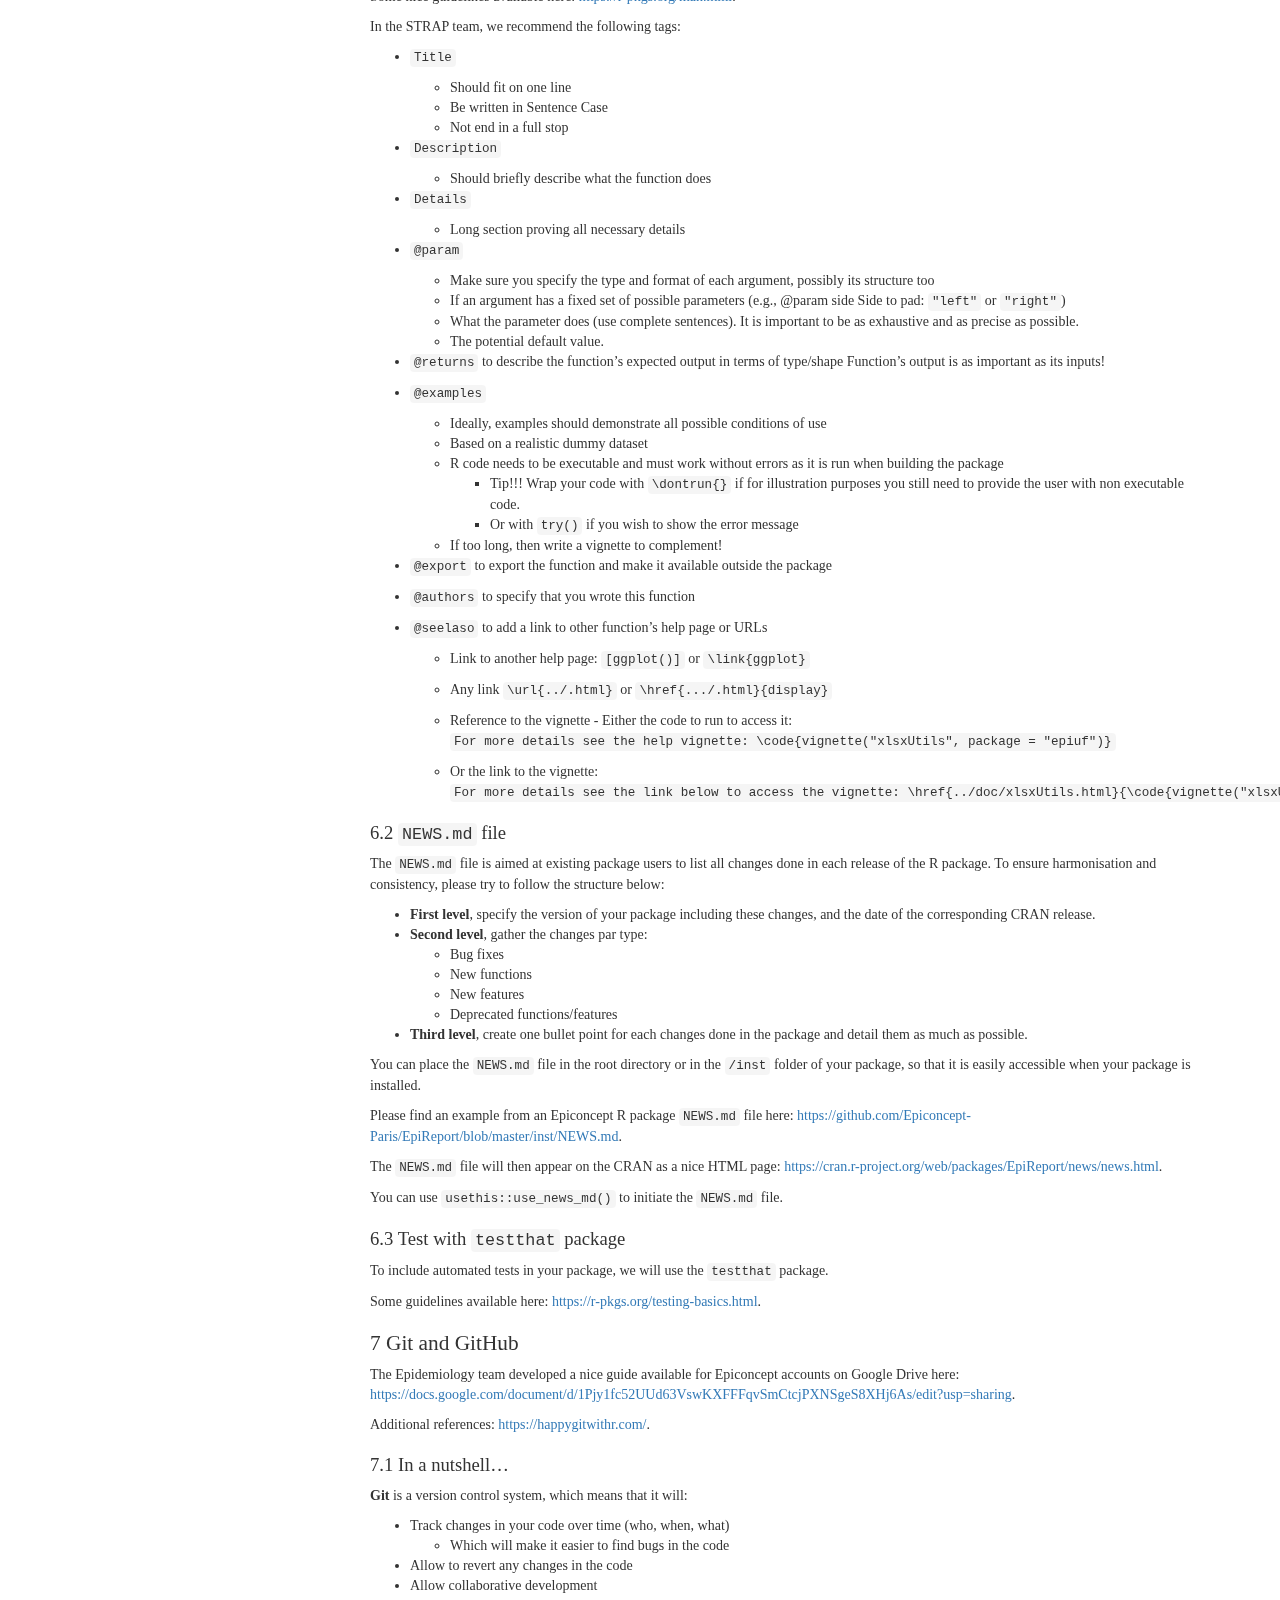
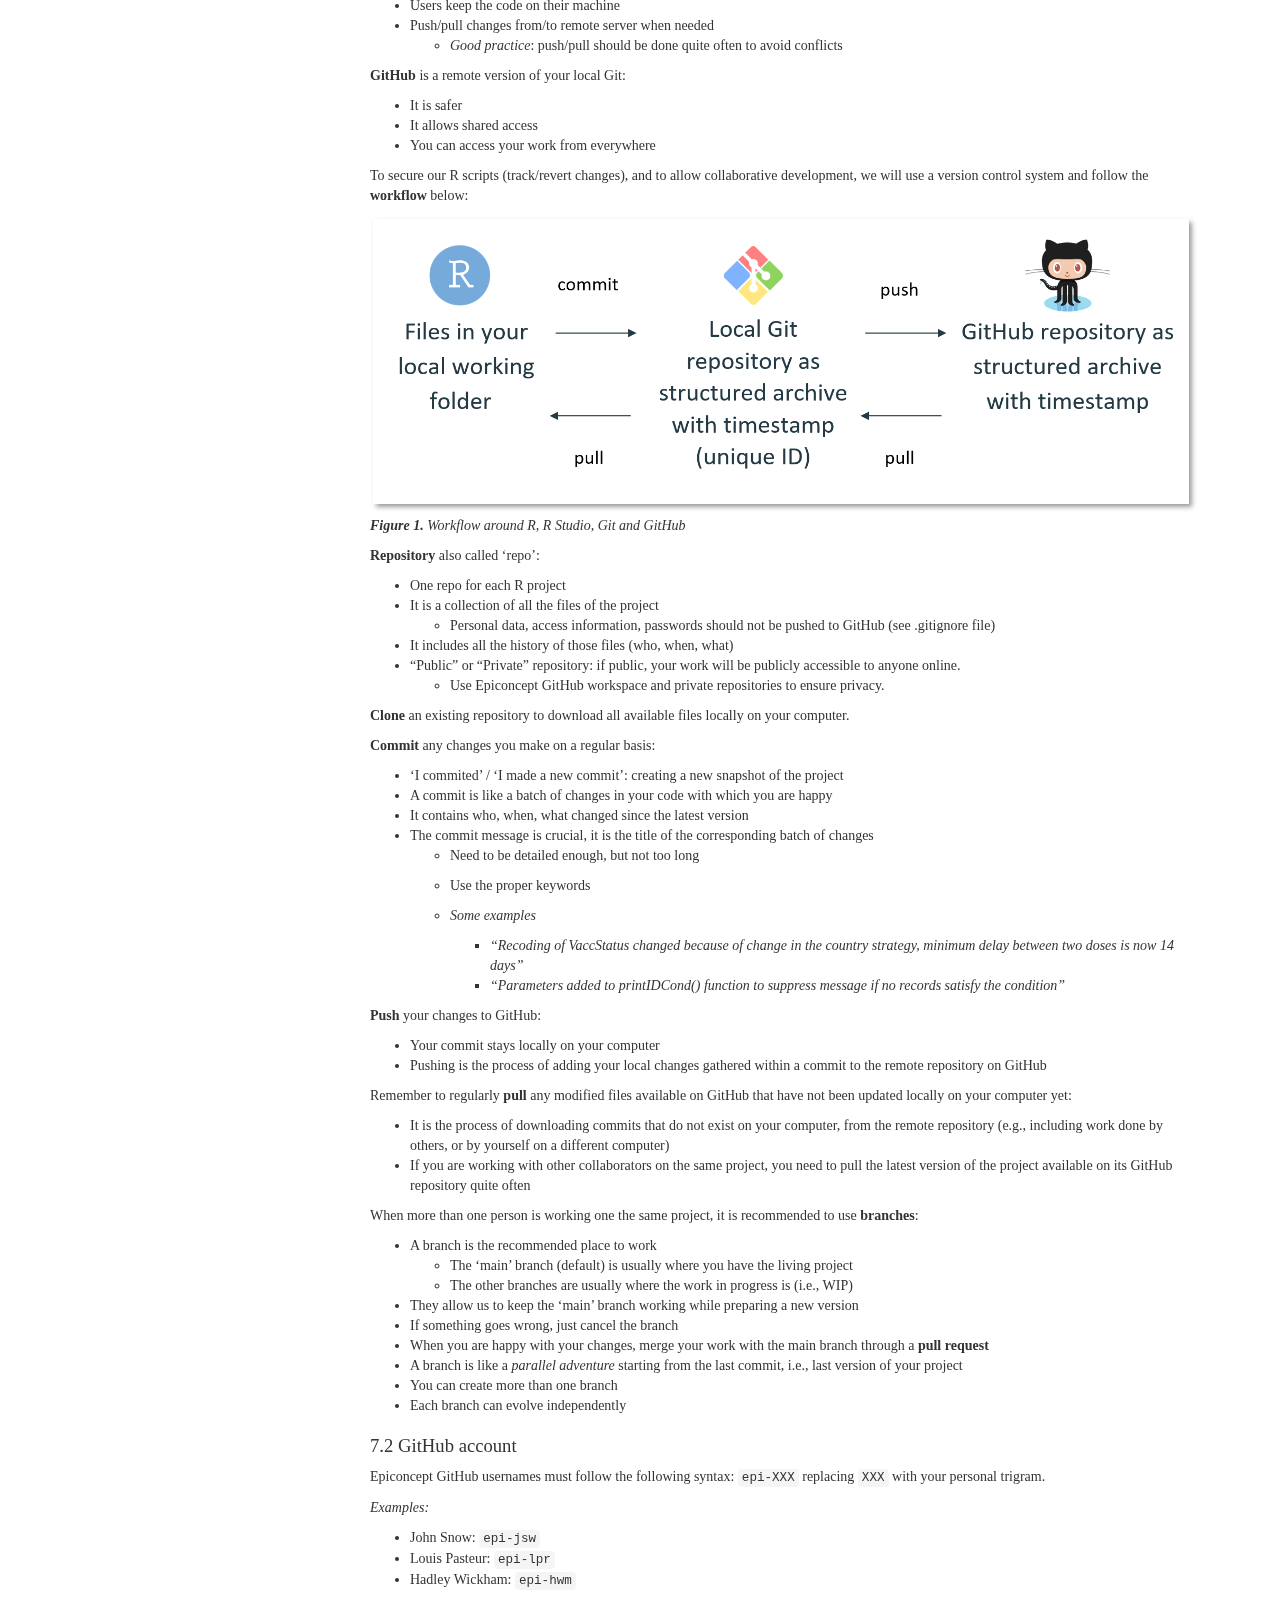
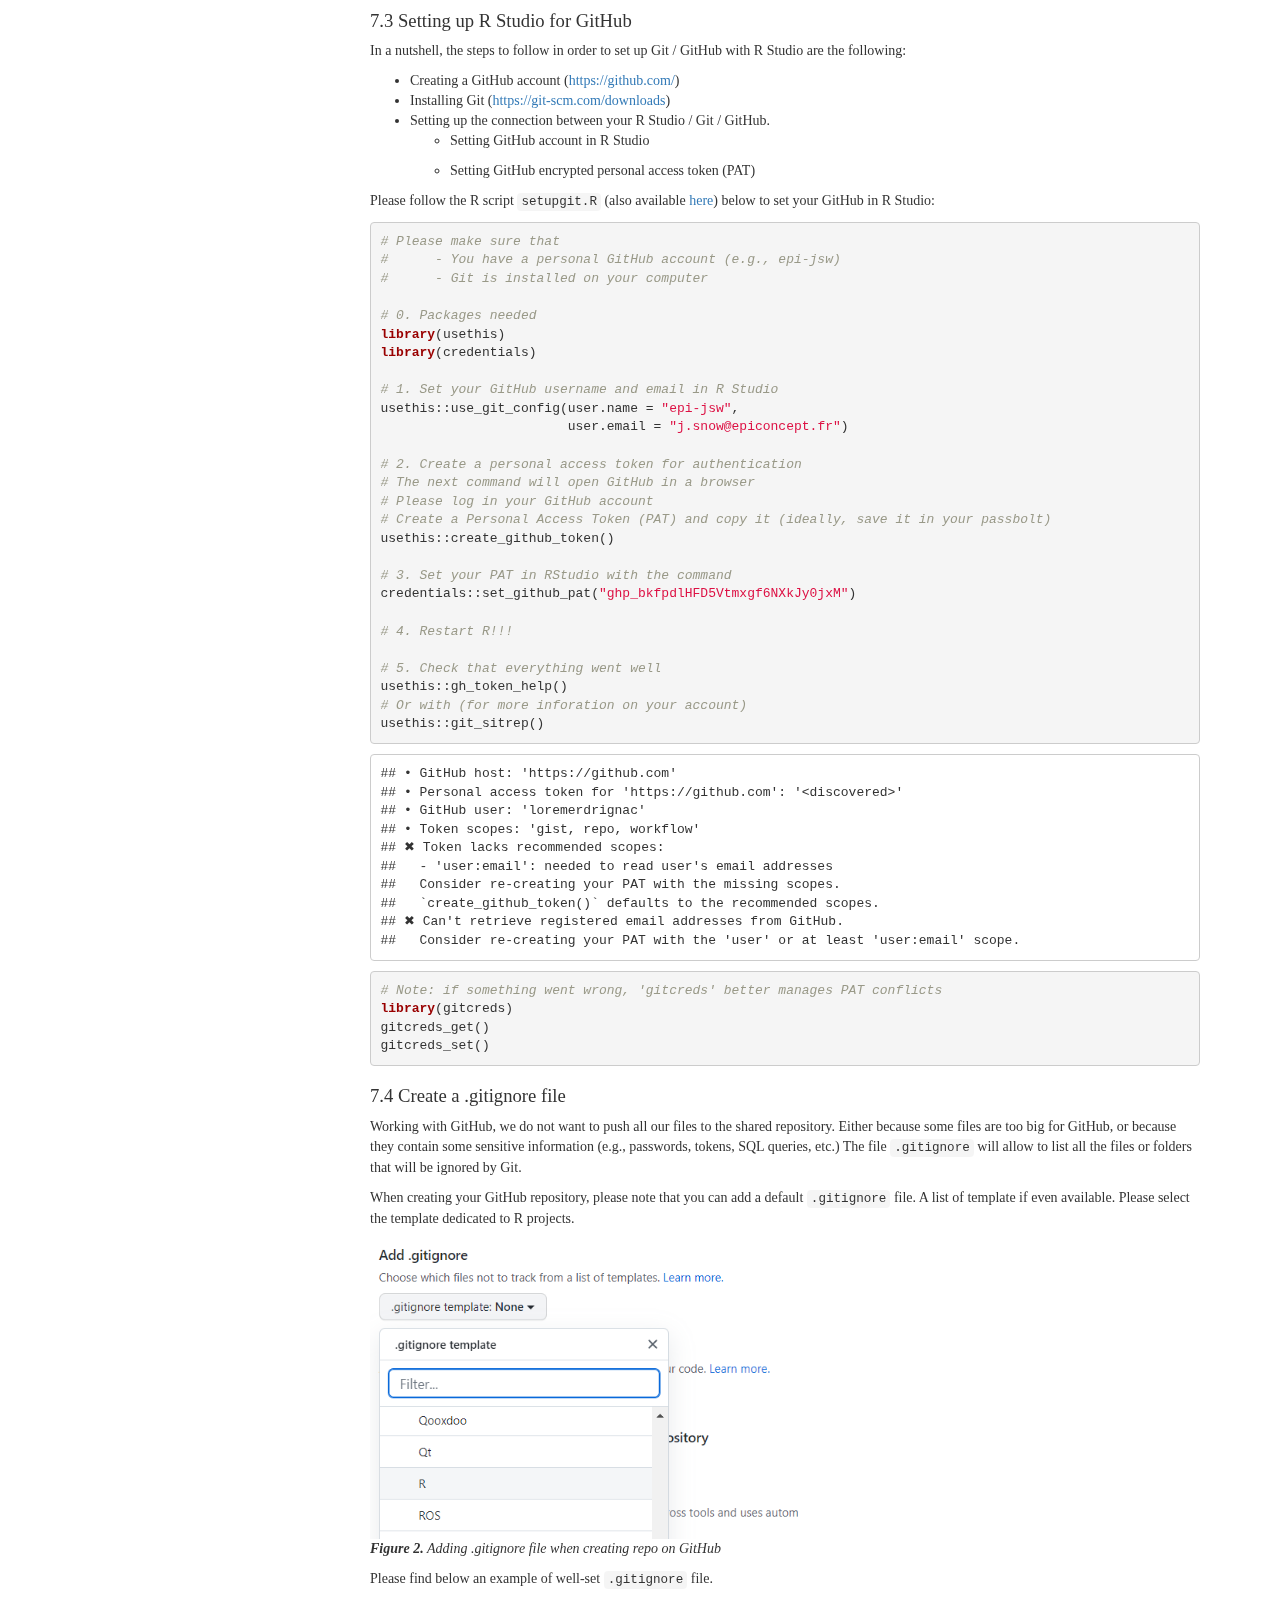
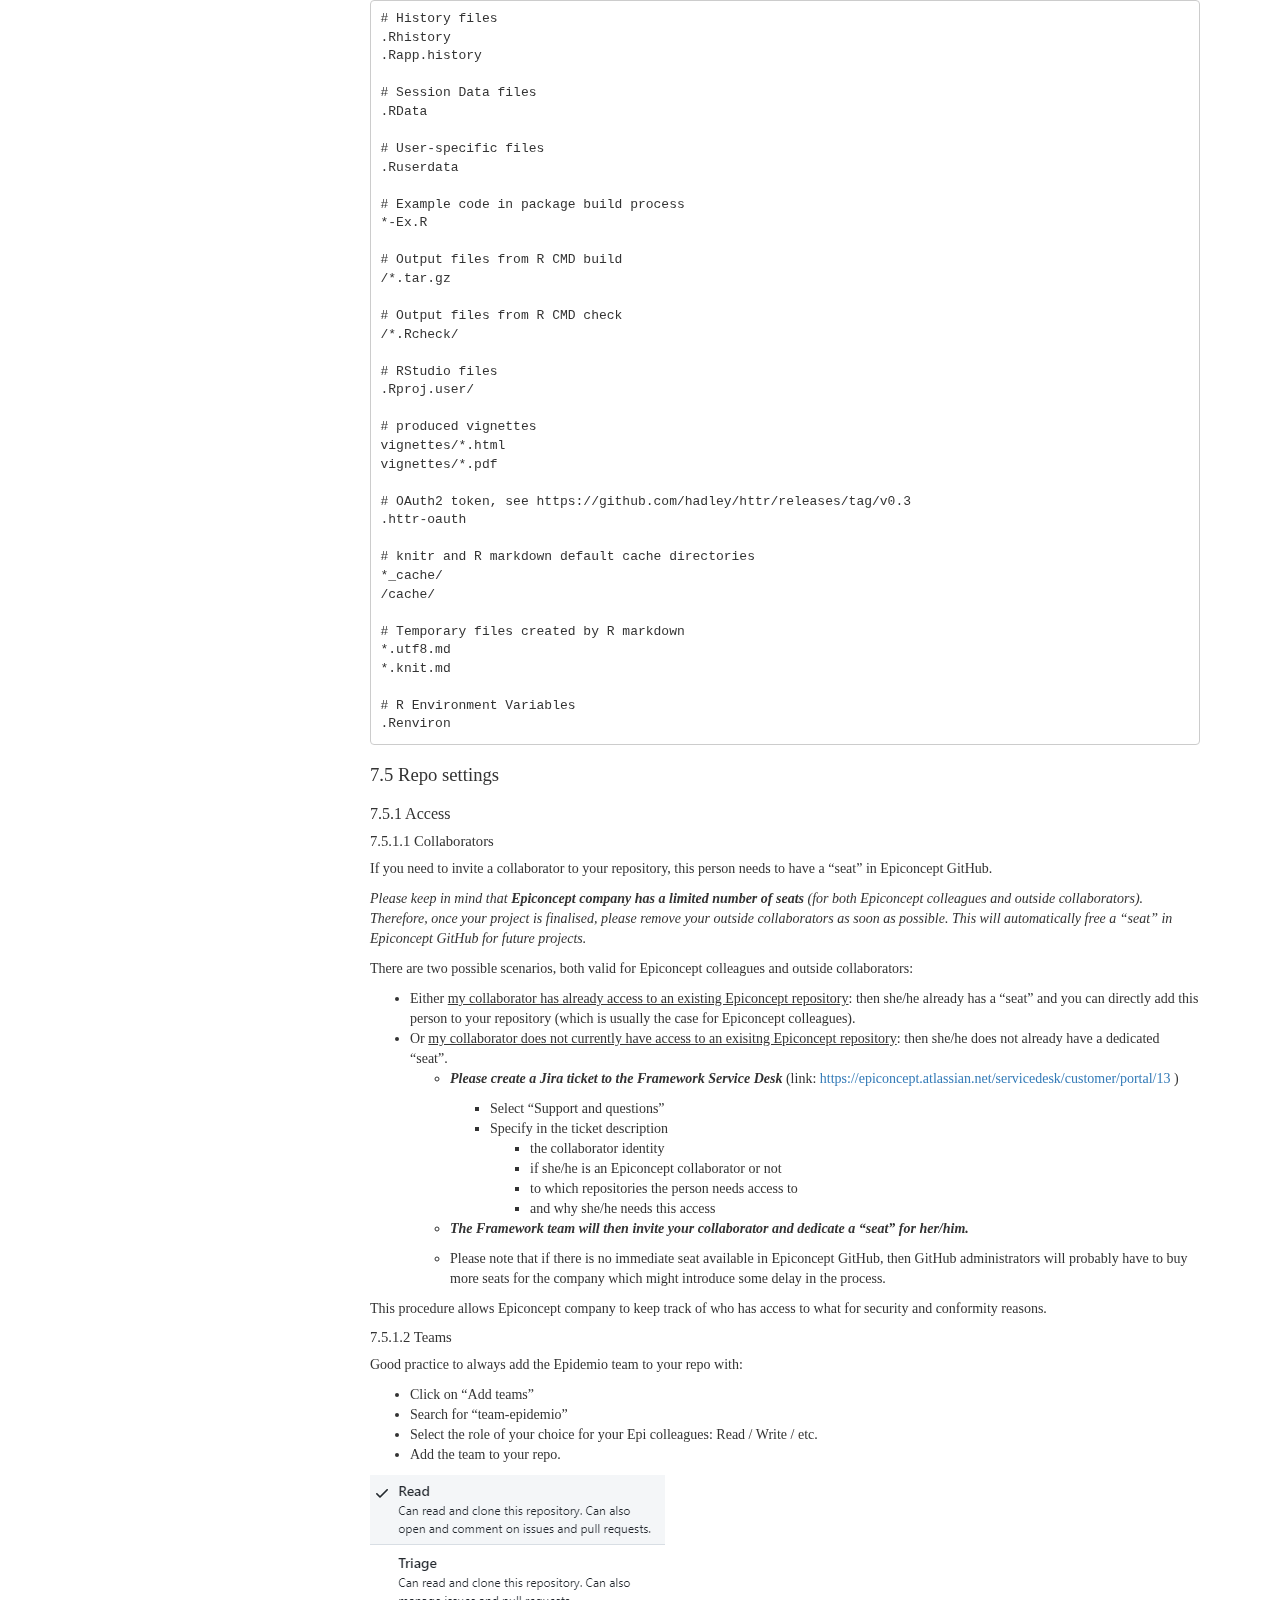
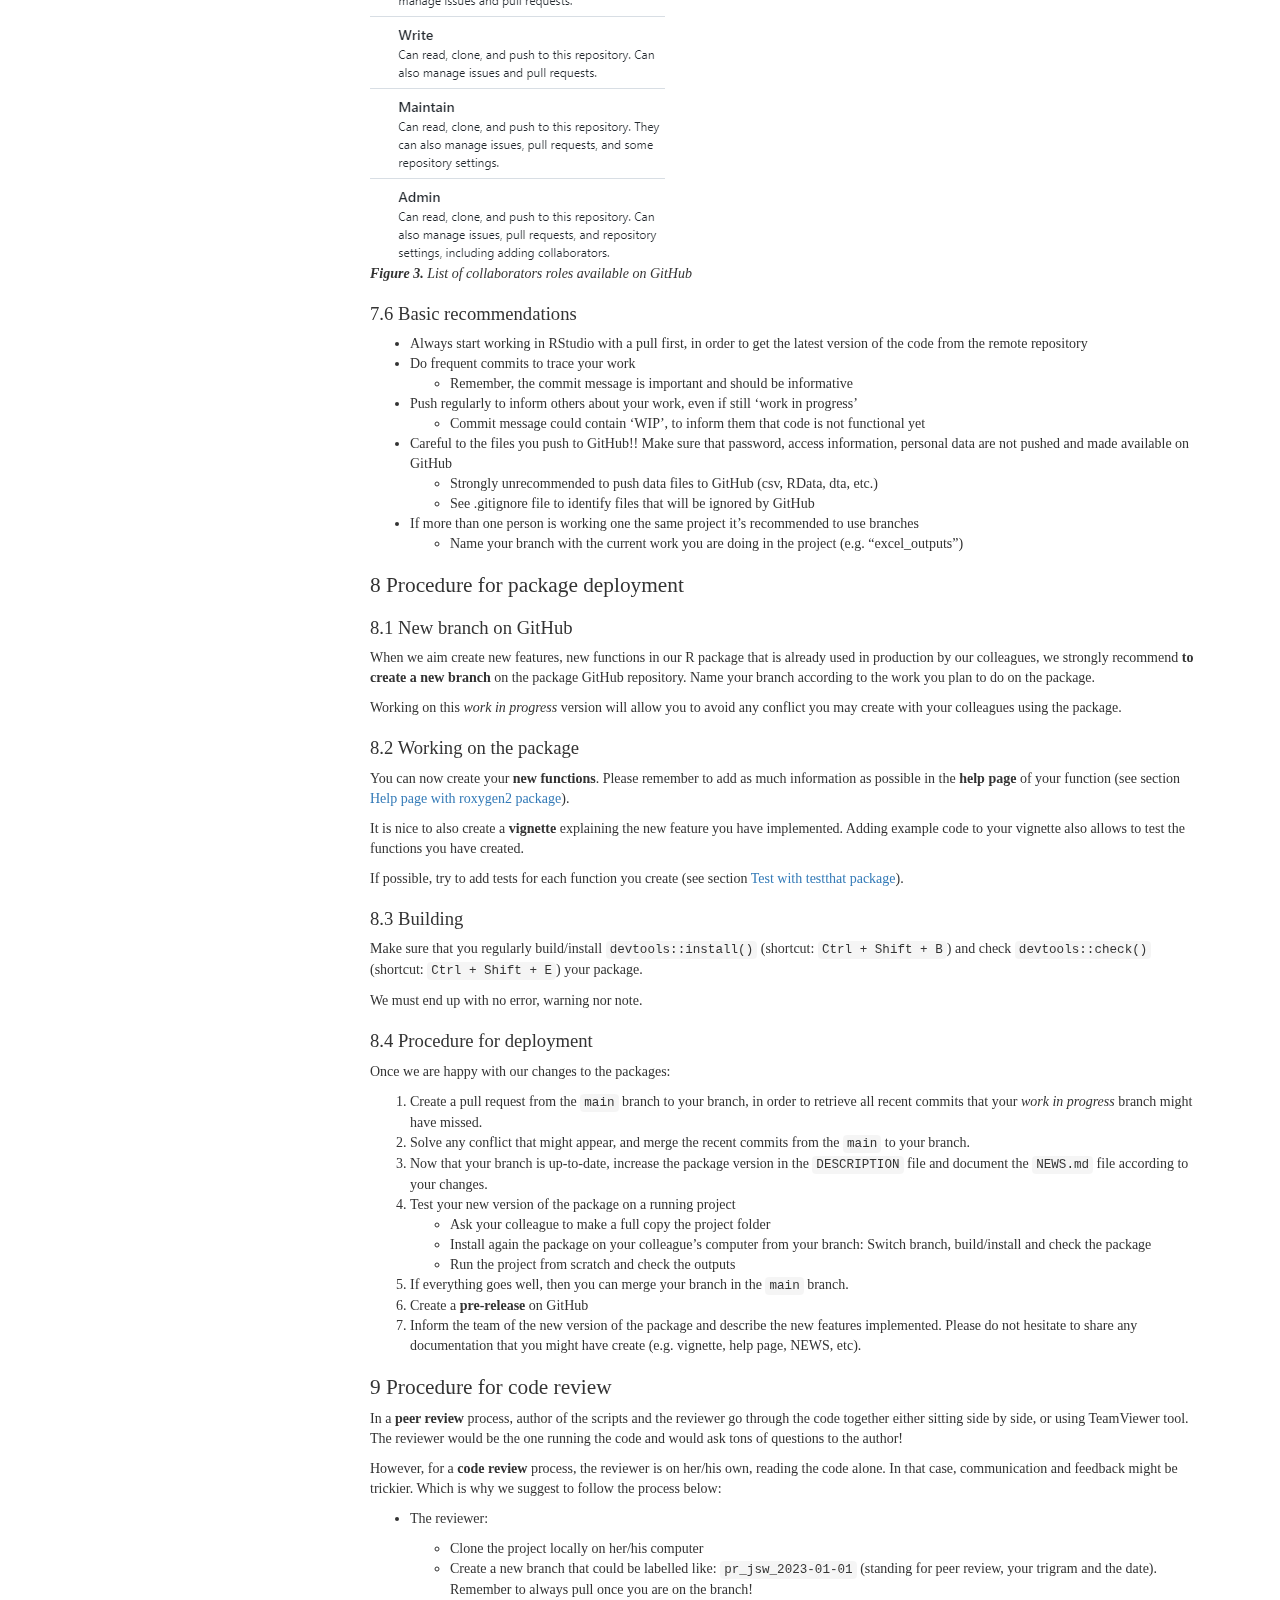
==== commit 586a0b4c: "Adding the agreed common rules for roxygen in-line documentation" ====
--- a/Guidelines/r_guidelines.html
+++ b/Guidelines/r_guidelines.html
@@ -1457,6 +1457,12 @@
 }
 .tocify .list-group-item {
 border-radius: 0px;
+}
+.tocify-subheader {
+display: inline;
+}
+.tocify-subheader .tocify-item {
+font-size: 0.95em;
 }
 </style>
 
@@ -1713,6 +1719,14 @@
   values_to = &quot;value&quot;
 )</code></pre>
 </div>
+<div id="function-documentation" class="section level2" number="3.4">
+<h2><span class="header-section-number">3.4</span> Function
+documentation</h2>
+<p>Please make sure that you always develop your function together with
+an exhaustive <code>roxygen2</code> in-line documentation, even if the
+function is not part of an R package. See section below [Help page with
+roxygen2 package].</p>
+</div>
 </div>
 <div id="code-documentation" class="section level1" number="4">
 <h1><span class="header-section-number">4</span> Code documentation</h1>
@@ -1928,6 +1942,69 @@
 snippet if you wish a roxygen skeleton more complete (see section <a href="#roxy"><code>roxy</code></a> in <a href="#r-studio-snippets">R
 Studio snippets</a>).</p>
 <p>Some nice guidelines available here: <a href="https://r-pkgs.org/man.html" class="uri">https://r-pkgs.org/man.html</a>.</p>
+<p>In the STRAP team, we recommend the following tags:</p>
+<ul>
+<li><p><code>Title</code></p>
+<ul>
+<li>Should fit on one line</li>
+<li>Be written in Sentence Case</li>
+<li>Not end in a full stop</li>
+</ul></li>
+<li><p><code>Description</code></p>
+<ul>
+<li>Should briefly describe what the function does</li>
+</ul></li>
+<li><p><code>Details</code></p>
+<ul>
+<li>Long section proving all necessary details</li>
+</ul></li>
+<li><p><code>@param</code></p>
+<ul>
+<li>Make sure you specify the type and format of each argument, possibly
+its structure too</li>
+<li>If an argument has a fixed set of possible parameters (e.g., <span class="citation">@param</span> side Side to pad: <code>&quot;left&quot;</code> or
+<code>&quot;right&quot;</code>)</li>
+<li>What the parameter does (use complete sentences). It is important to
+be as exhaustive and as precise as possible.</li>
+<li>The potential default value.</li>
+</ul></li>
+<li><p><code>@returns</code> to describe the function’s expected output
+in terms of type/shape Function’s output is as important as its
+inputs!</p></li>
+<li><p><code>@examples</code></p>
+<ul>
+<li>Ideally, examples should demonstrate all possible conditions of
+use</li>
+<li>Based on a realistic dummy dataset</li>
+<li>R code needs to be executable and must work without errors as it is
+run when building the package
+<ul>
+<li>Tip!!! Wrap your code with <code>\dontrun{}</code> if for
+illustration purposes you still need to provide the user with non
+executable code.</li>
+<li>Or with <code>try()</code> if you wish to show the error
+message</li>
+</ul></li>
+<li>If too long, then write a vignette to complement!</li>
+</ul></li>
+<li><p><code>@export</code> to export the function and make it available
+outside the package</p></li>
+<li><p><code>@authors</code> to specify that you wrote this
+function</p></li>
+<li><p><code>@seelaso</code> to add a link to other function’s help page
+or URLs</p>
+<ul>
+<li><p>Link to another help page: <code>[ggplot()]</code> or
+<code>\link{ggplot}</code></p></li>
+<li><p>Any link <code>\url{../.html}</code> or
+<code>\href{.../.html}{display}</code></p></li>
+<li><p>Reference to the vignette - Either the code to run to access
+it:<br />
+<code>For more details see the help vignette: \code{vignette(&quot;xlsxUtils&quot;, package = &quot;epiuf&quot;)}</code></p></li>
+<li><p>Or the link to the vignette:<br />
+<code>For more details see the link below to access the vignette: \href{../doc/xlsxUtils.html}{\code{vignette(&quot;xlsxUtils&quot;)}}</code></p></li>
+</ul></li>
+</ul>
 </div>
 <div id="news.md-file" class="section level2" number="6.2">
 <h2><span class="header-section-number">6.2</span> <code>NEWS.md</code>
@@ -2212,9 +2289,55 @@
 </div>
 <div id="repo-settings" class="section level2" number="7.5">
 <h2><span class="header-section-number">7.5</span> Repo settings</h2>
-<div id="collaborators-and-teams" class="section level3" number="7.5.1">
-<h3><span class="header-section-number">7.5.1</span> Collaborators and
-teams</h3>
+<div id="access" class="section level3" number="7.5.1">
+<h3><span class="header-section-number">7.5.1</span> Access</h3>
+<div id="collaborators" class="section level4" number="7.5.1.1">
+<h4><span class="header-section-number">7.5.1.1</span>
+Collaborators</h4>
+<p>If you need to invite a collaborator to your repository, this person
+needs to have a “seat” in Epiconcept GitHub.</p>
+<p><em>Please keep in mind that <strong>Epiconcept company has a limited
+number of seats</strong> (for both Epiconcept colleagues and outside
+collaborators). Therefore, once your project is finalised, please remove
+your outside collaborators as soon as possible. This will automatically
+free a “seat” in Epiconcept GitHub for future projects.</em></p>
+<p>There are two possible scenarios, both valid for Epiconcept
+colleagues and outside collaborators:</p>
+<ul>
+<li>Either <u>my collaborator has already access to an existing
+Epiconcept repository</u>: then she/he already has a “seat” and you can
+directly add this person to your repository (which is usually the case
+for Epiconcept colleagues).</li>
+<li>Or <u>my collaborator does not currently have access to an exisitng
+Epiconcept repository</u>: then she/he does not already have a dedicated
+“seat”.
+<ul>
+<li><p><strong><em>Please create a Jira ticket to the Framework Service
+Desk</em></strong> (link: <a href="https://epiconcept.atlassian.net/servicedesk/customer/portal/13" class="uri">https://epiconcept.atlassian.net/servicedesk/customer/portal/13</a>
+)</p>
+<ul>
+<li>Select “Support and questions”</li>
+<li>Specify in the ticket description
+<ul>
+<li>the collaborator identity</li>
+<li>if she/he is an Epiconcept collaborator or not</li>
+<li>to which repositories the person needs access to</li>
+<li>and why she/he needs this access</li>
+</ul></li>
+</ul></li>
+<li><p><strong><em>The Framework team will then invite your collaborator
+and dedicate a “seat” for her/him.</em></strong></p></li>
+<li><p>Please note that if there is no immediate seat available in
+Epiconcept GitHub, then GitHub administrators will probably have to buy
+more seats for the company which might introduce some delay in the
+process.</p></li>
+</ul></li>
+</ul>
+<p>This procedure allows Epiconcept company to keep track of who has
+access to what for security and conformity reasons.</p>
+</div>
+<div id="teams" class="section level4" number="7.5.1.2">
+<h4><span class="header-section-number">7.5.1.2</span> Teams</h4>
 <p>Good practice to always add the Epidemio team to your repo with:</p>
 <ul>
 <li>Click on “Add teams”</li>
@@ -2229,31 +2352,6 @@
 roles available on GitHub</em></p>
 </div>
 </div>
-<div id="outside-collaborators" class="section level3" number="7.5.2">
-<h3><span class="header-section-number">7.5.2</span> Outside
-collaborators</h3>
-<p>If you need to invite an external collaborator to your repository,
-this person needs a “seat” in Epiconcept GitHub.</p>
-<ul>
-<li>If this person is already collaborating in another Epiconcept
-repository, then she/he might already have a “seat” and you can directly
-add this person to your repository.</li>
-<li>If this person does not have a “seat”, then you will get an error
-message while trying to add her/him.
-<ul>
-<li><p><strong><em>&gt;&gt; Please create a Jira ticket to the Framework
-team, so that they can dedicate a “seat” for your
-collaborator</em></strong></p></li>
-<li><p>If there is no immediate seat available in Epiconcept GitHub,
-then GitHub administrators will possibly have to buy more seats for the
-company which might introduce some delay in the process.</p></li>
-</ul></li>
-</ul>
-<p><em>Please keep in mind that Epiconcept company has a limited number
-of seats (for Epiconcept colleagues and outside collaborators).
-Therefore, once your project is finalised, please remove your outside
-collaborators as much as possible. This will automatically free a “seat”
-in Epiconcept GitHub for future projects.</em></p>
 </div>
 </div>
 <div id="basic-recommendations" class="section level2" number="7.6">
@@ -2474,7 +2572,7 @@
       ignoreSelector: ".toc-ignore",
       scrollTo: 0
     };
-    options.showAndHide = true;
+    options.showAndHide = false;
     options.smoothScroll = true;
 
     // tocify
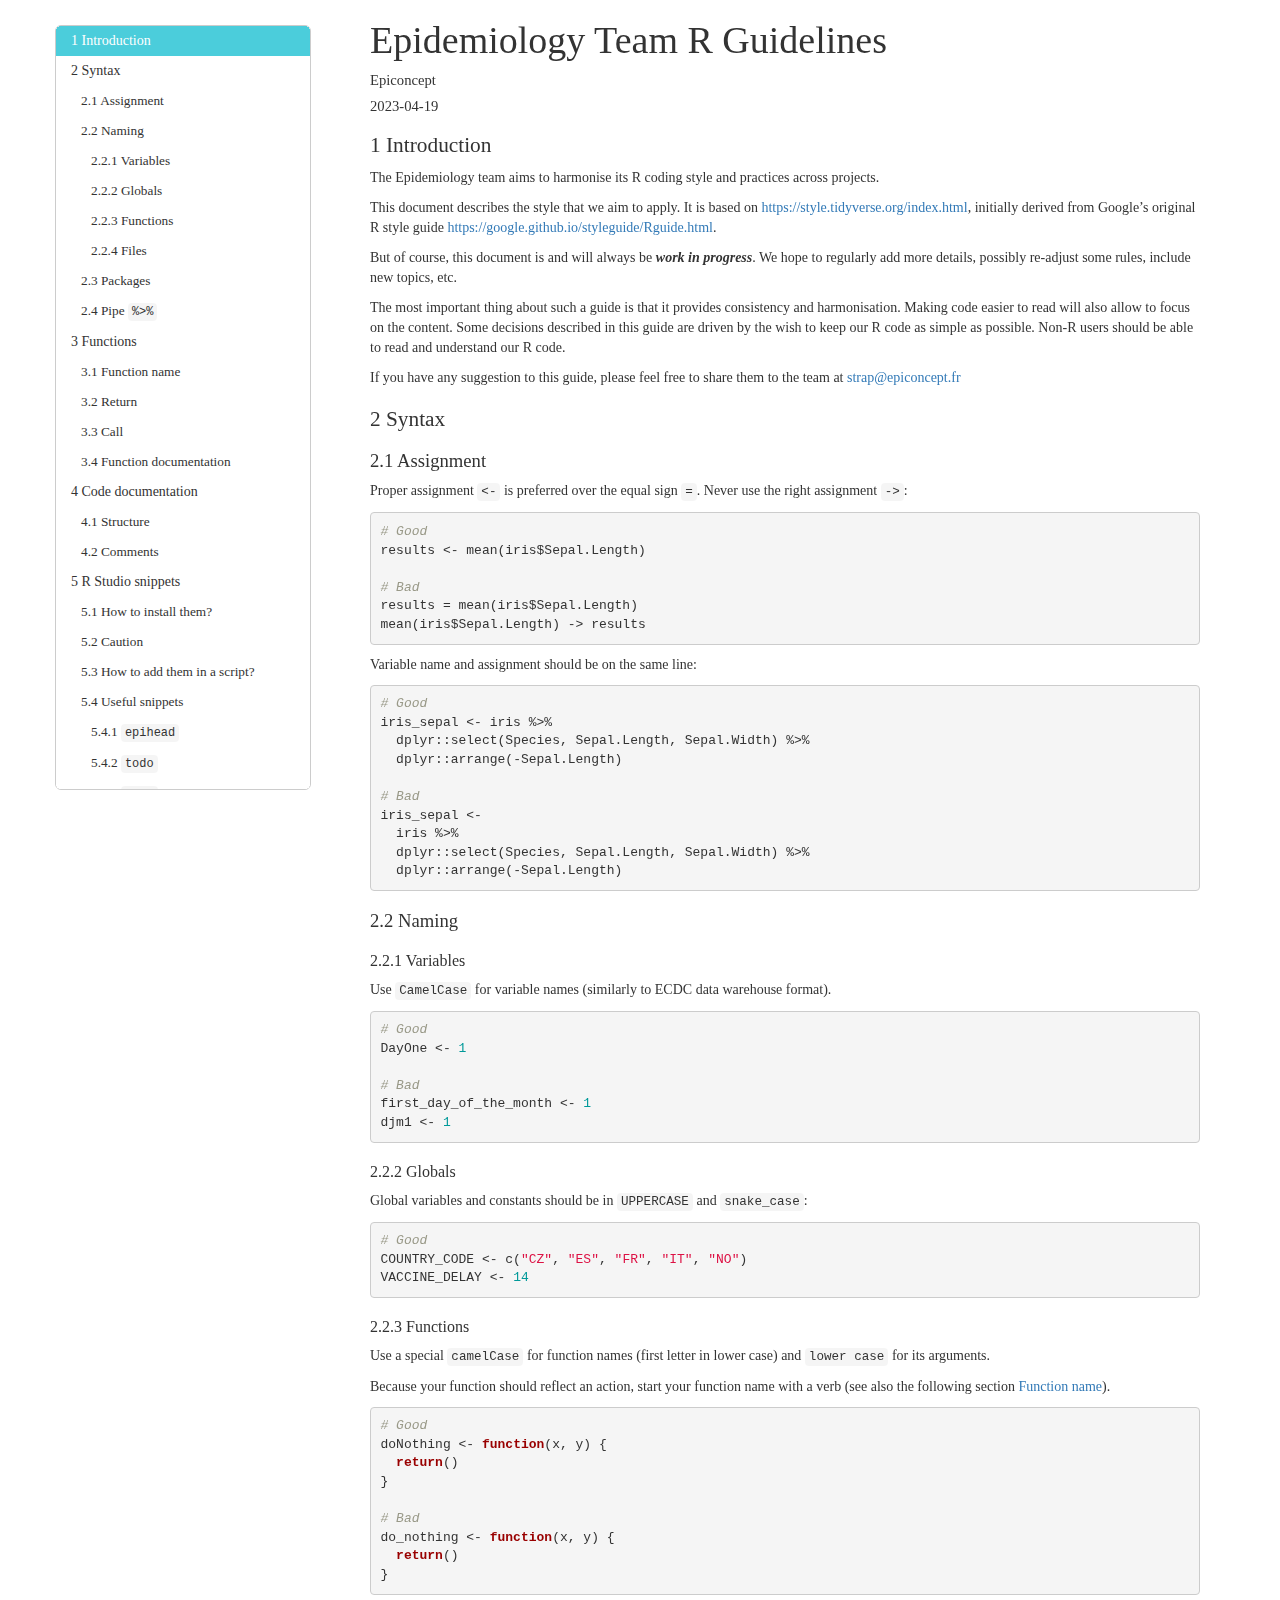
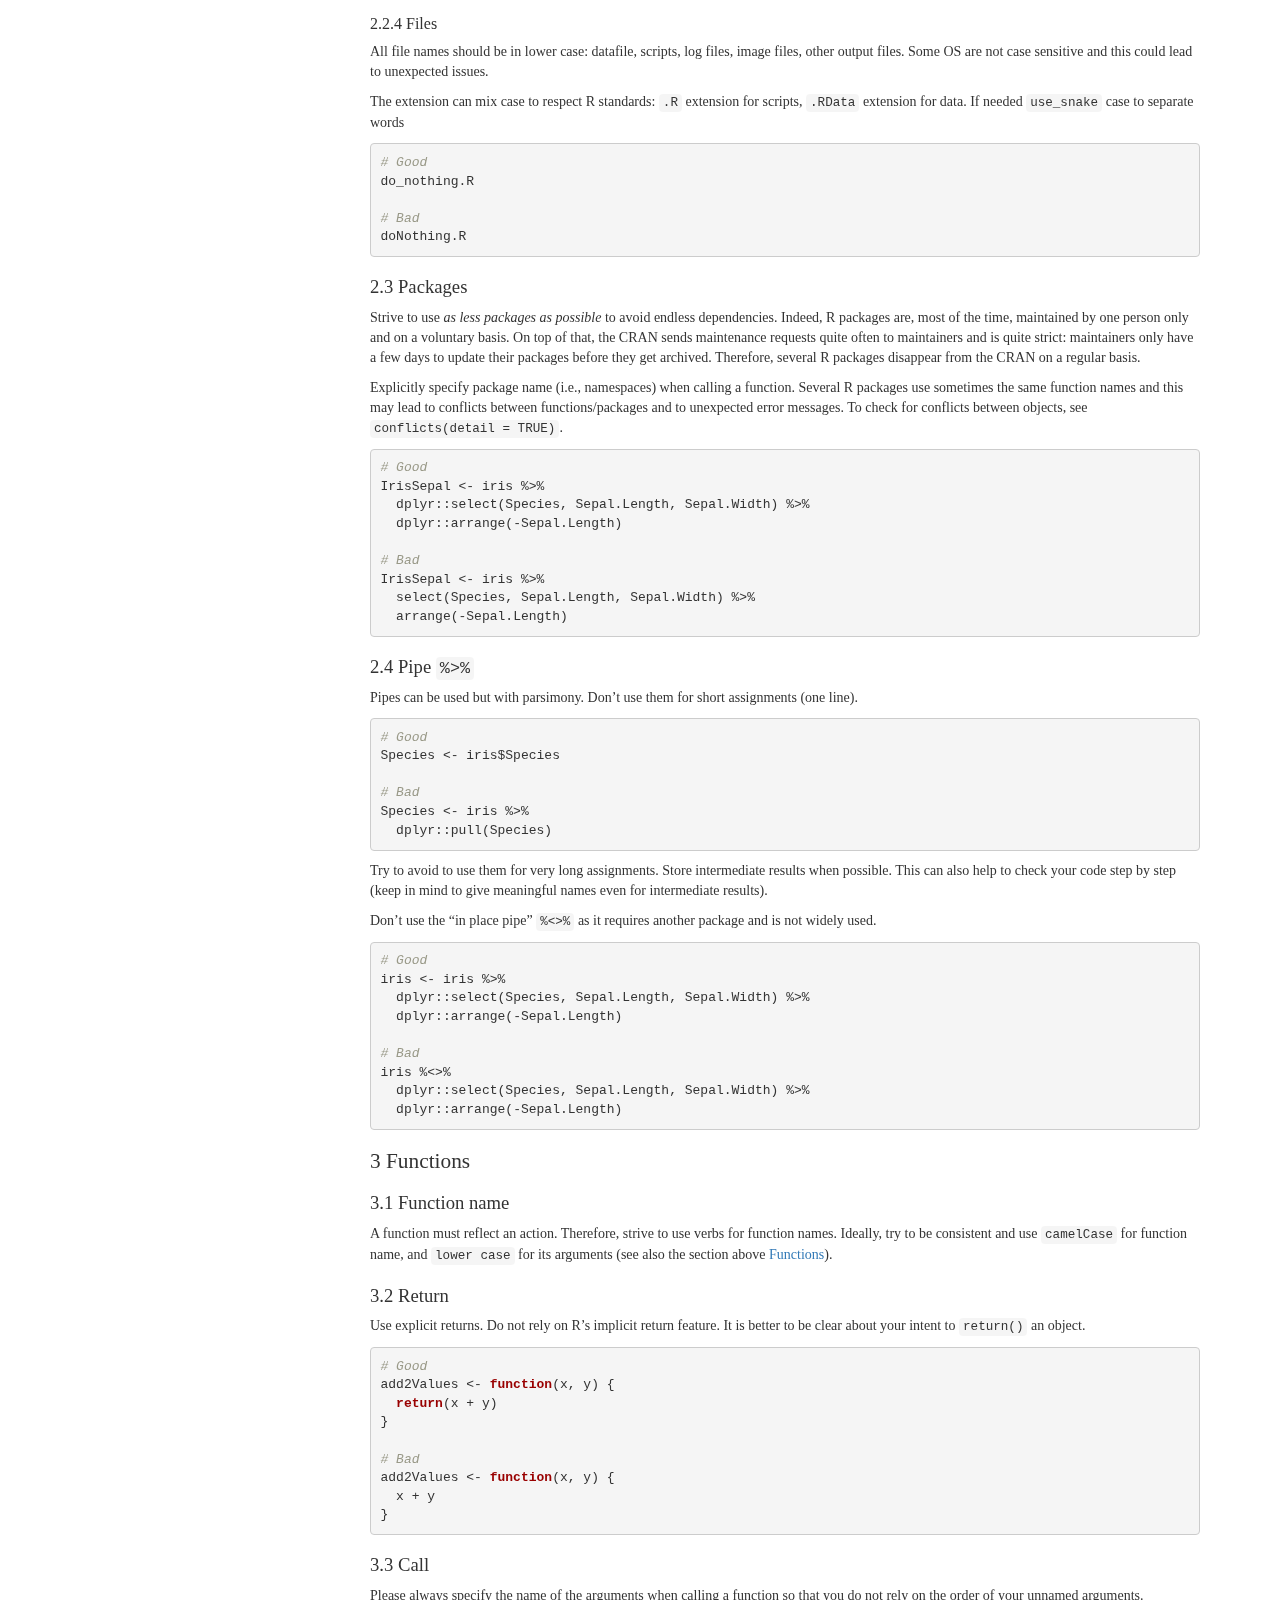
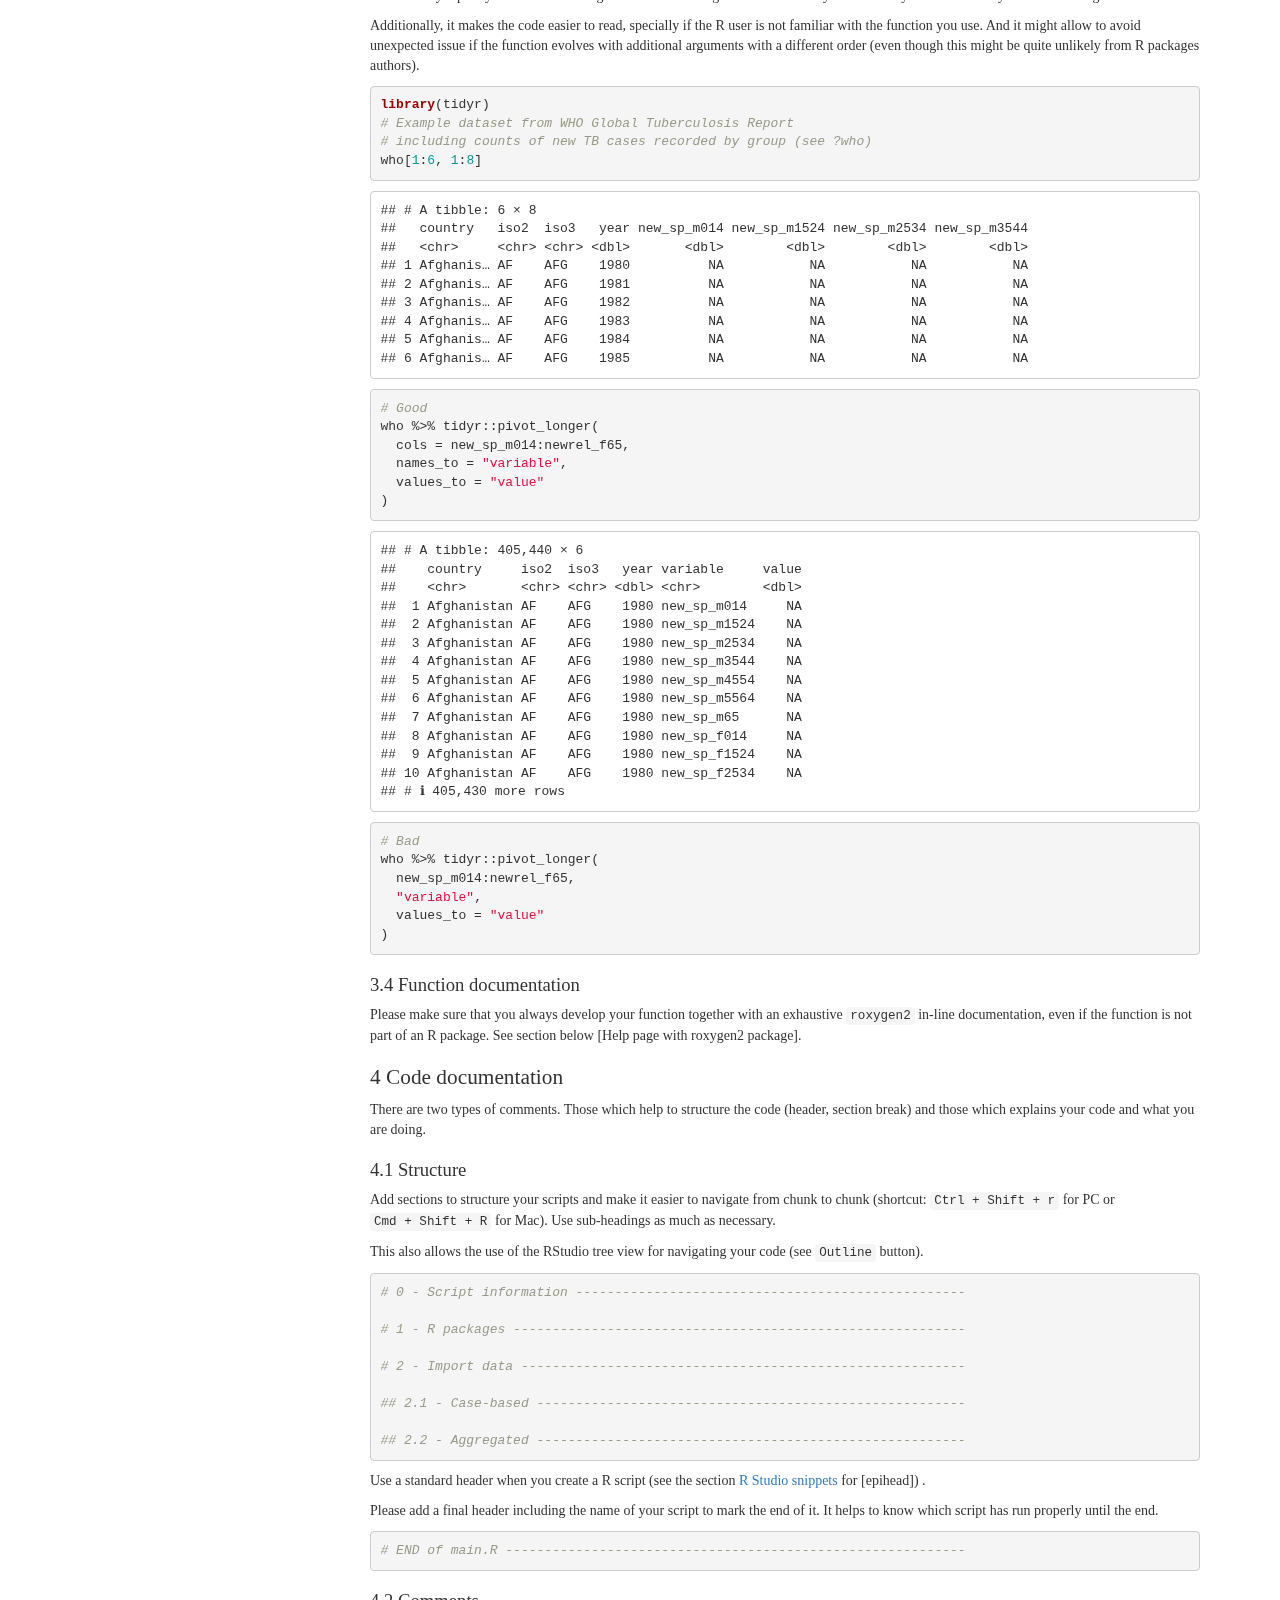
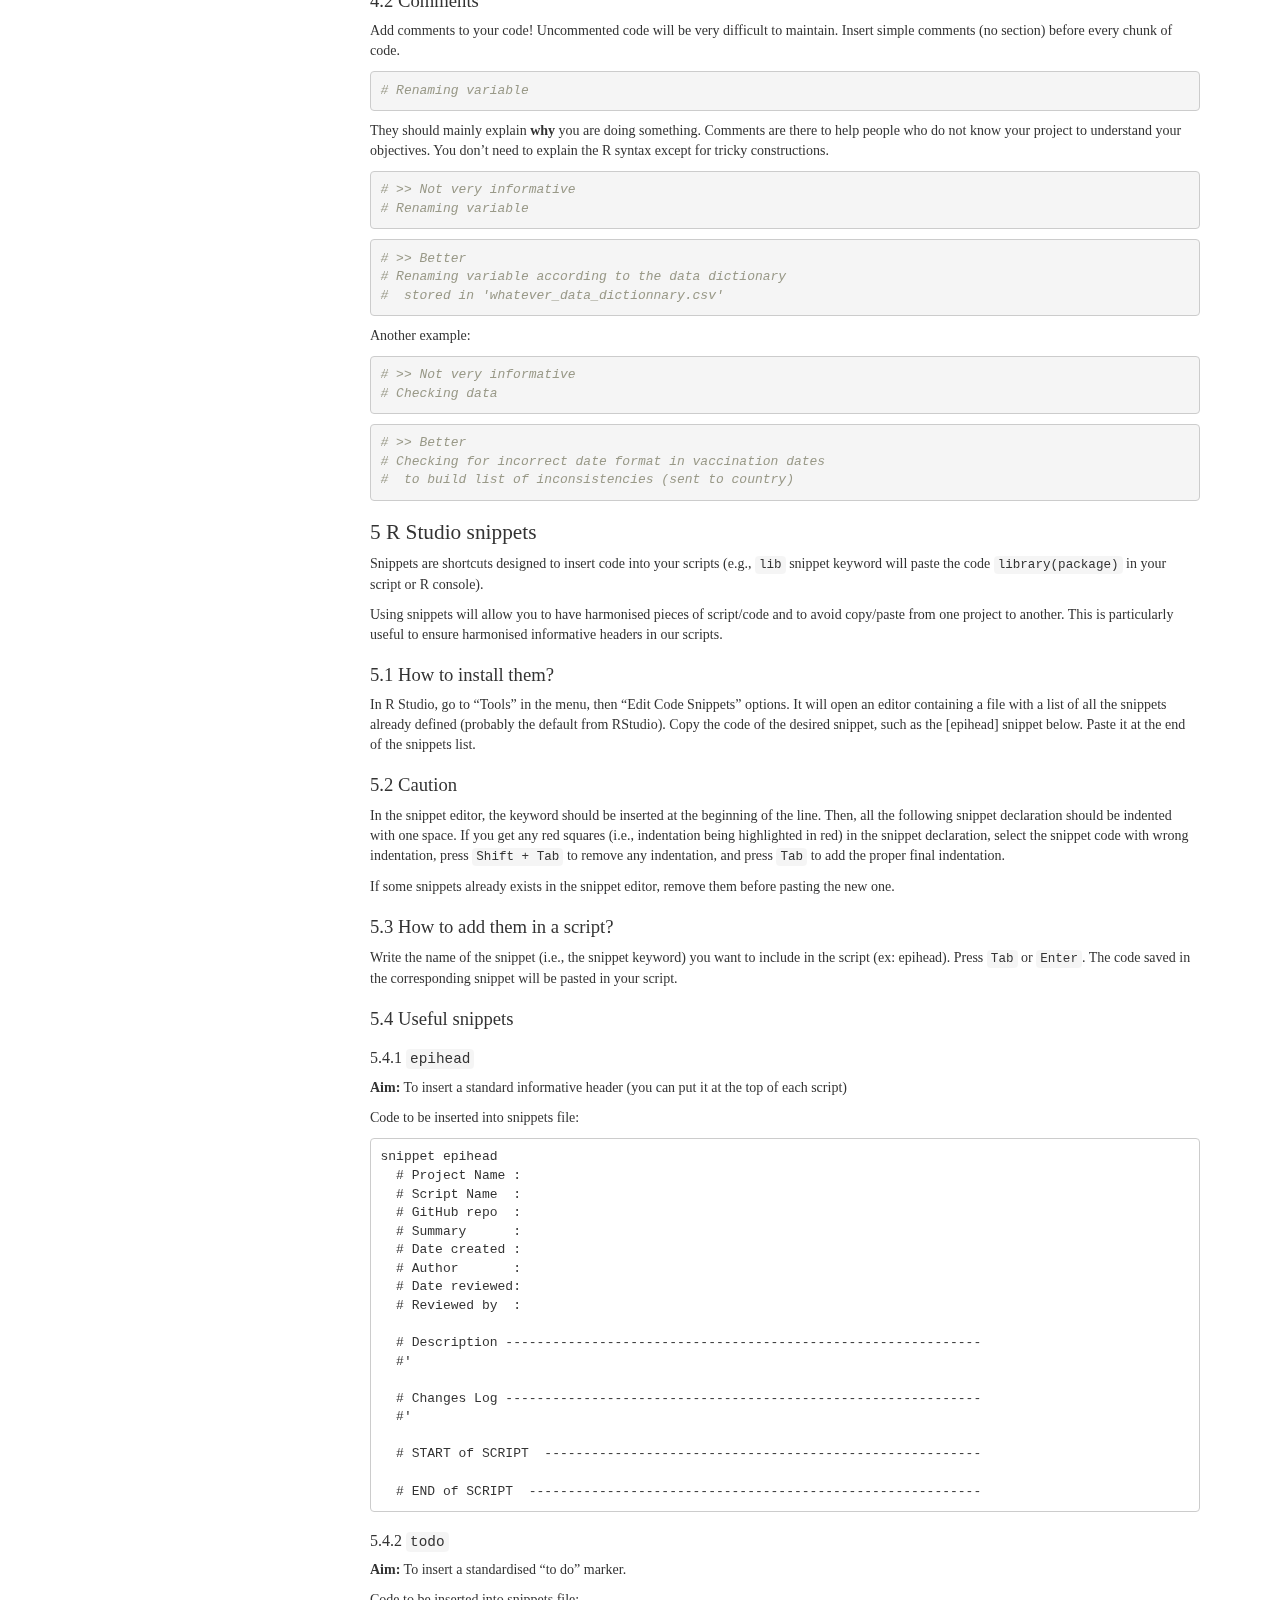
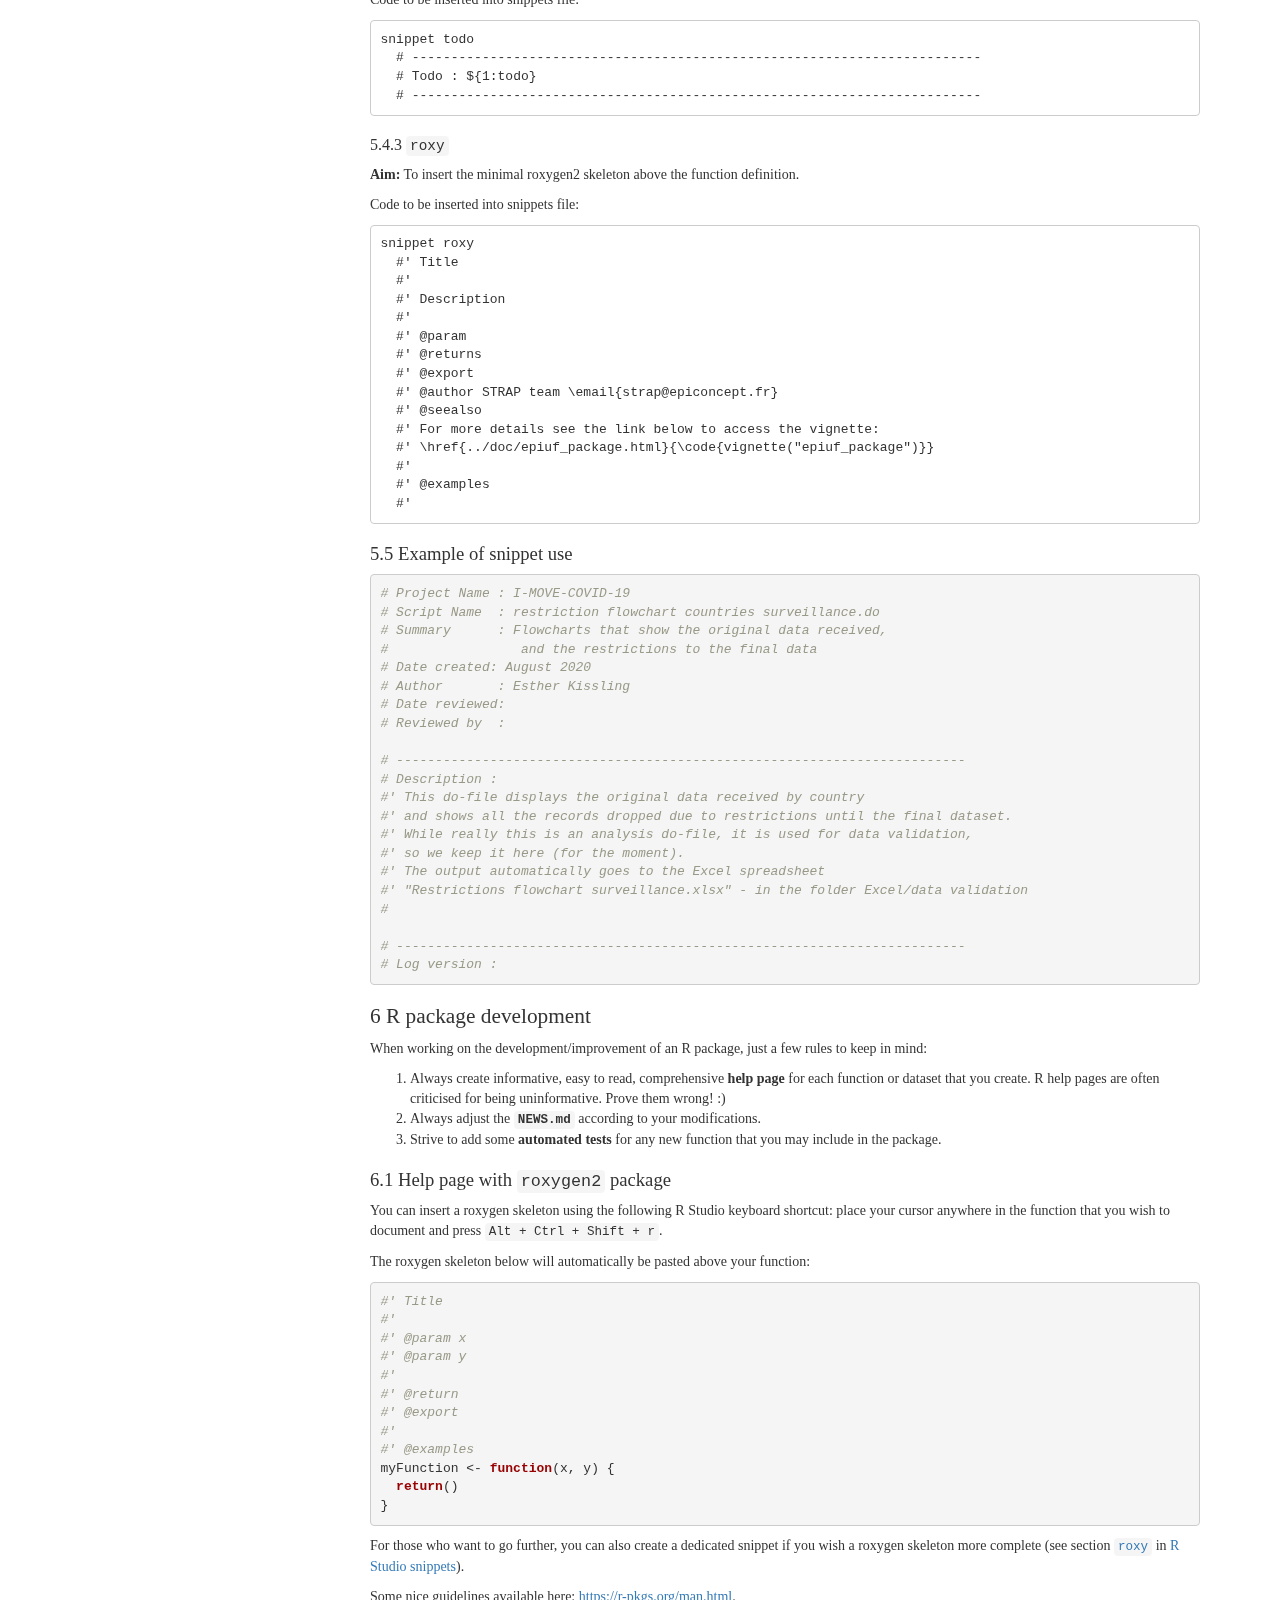
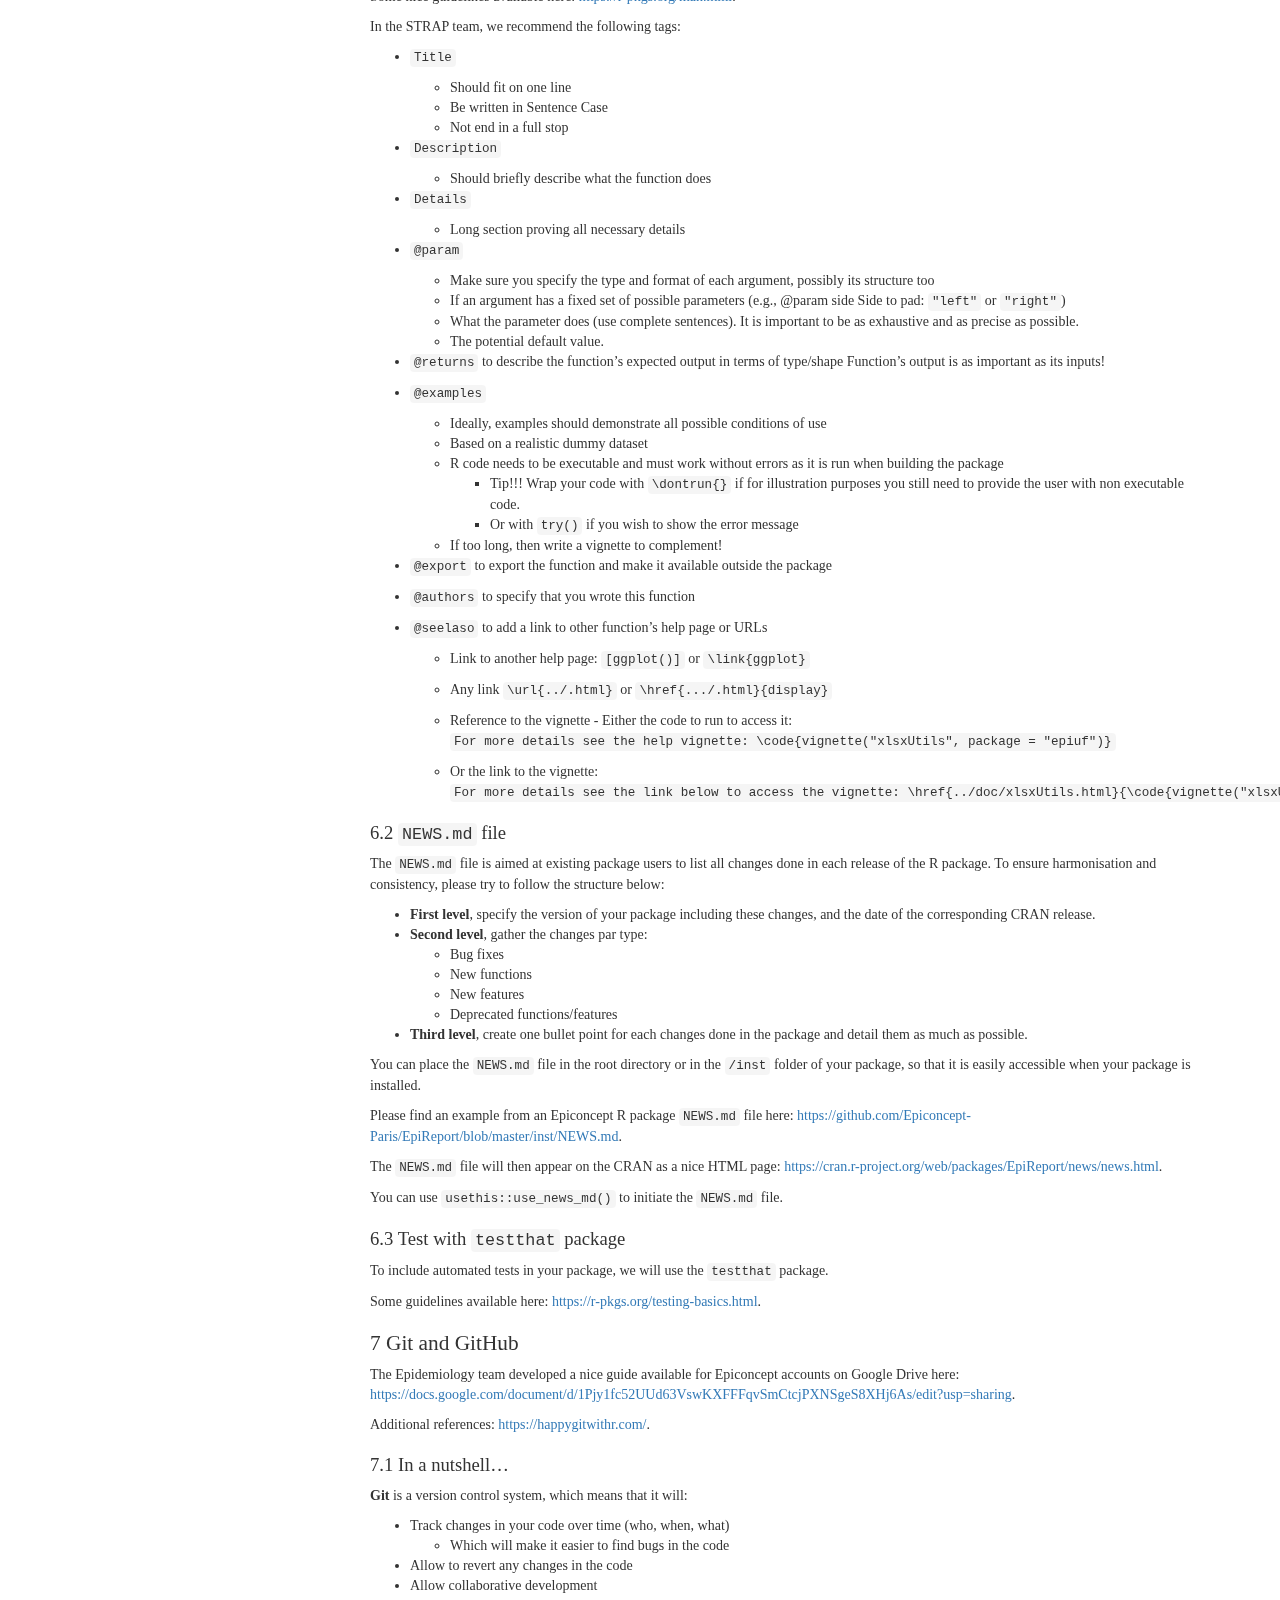
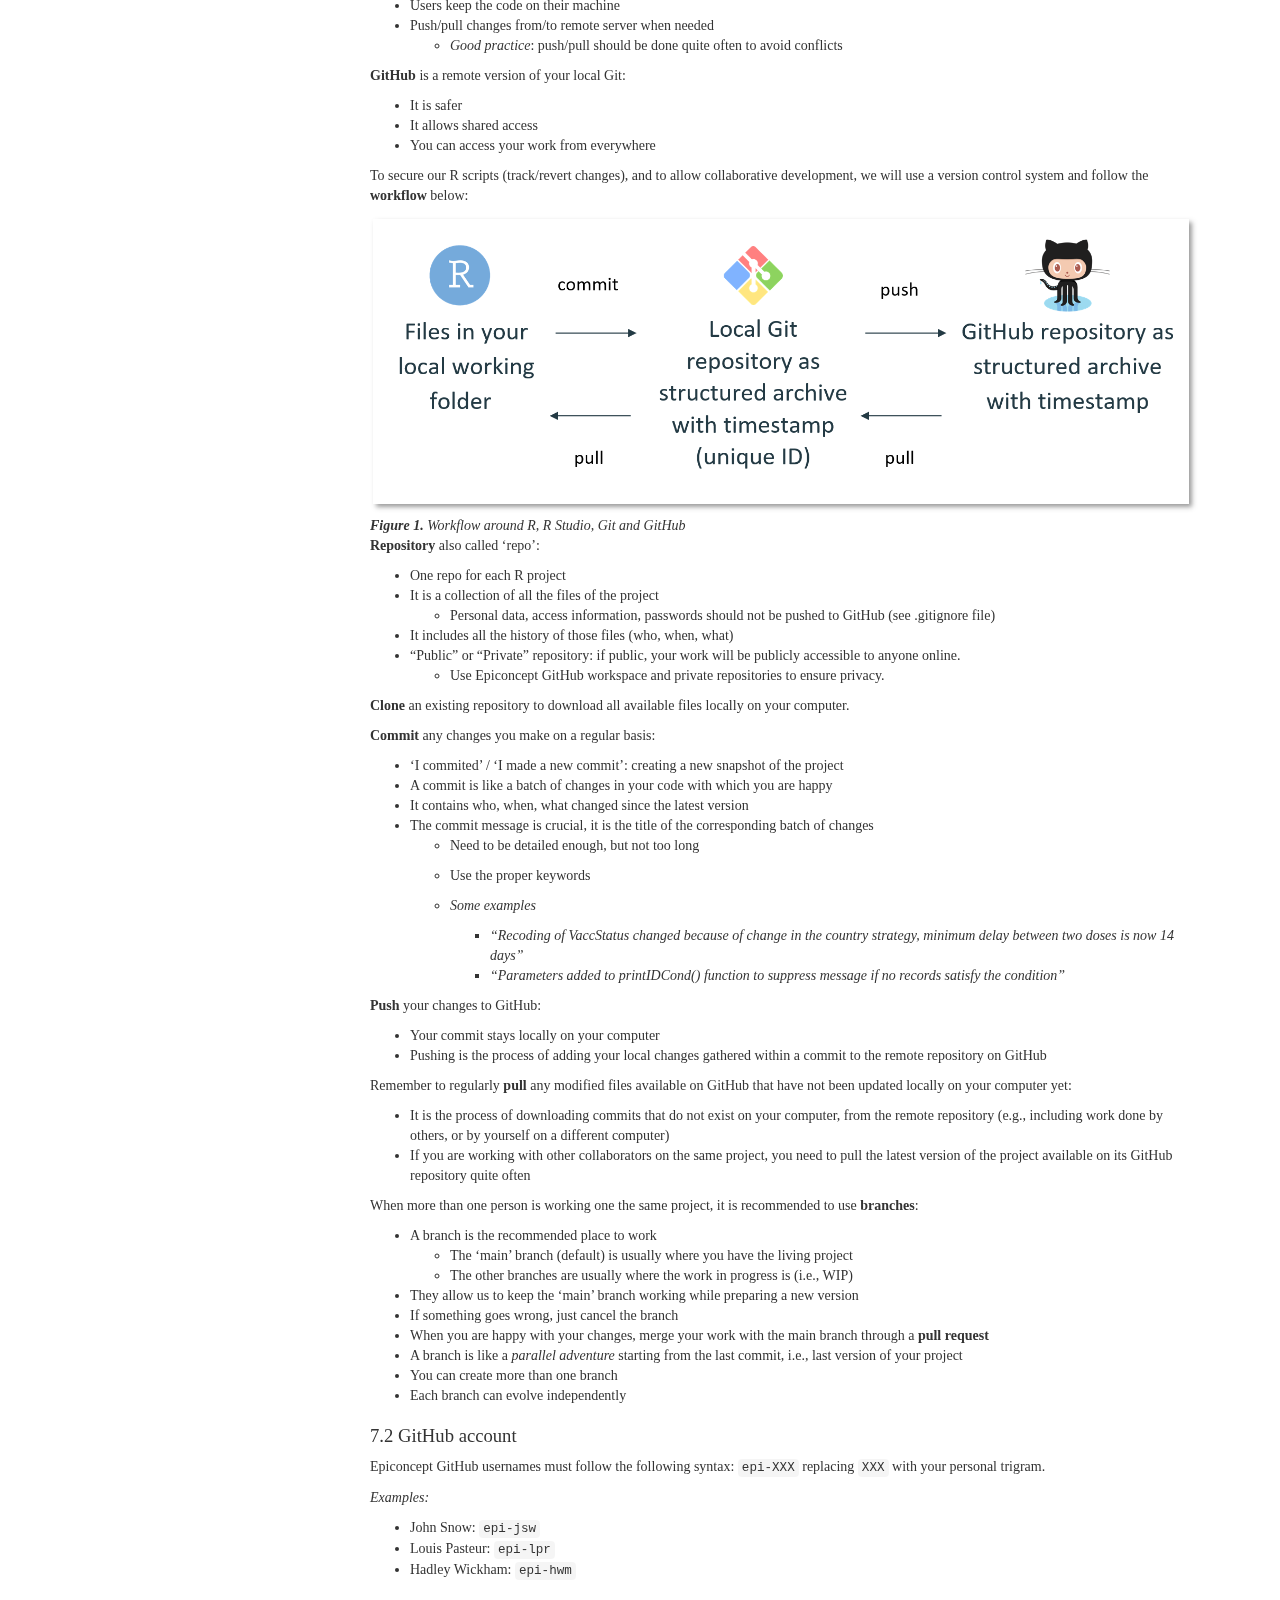
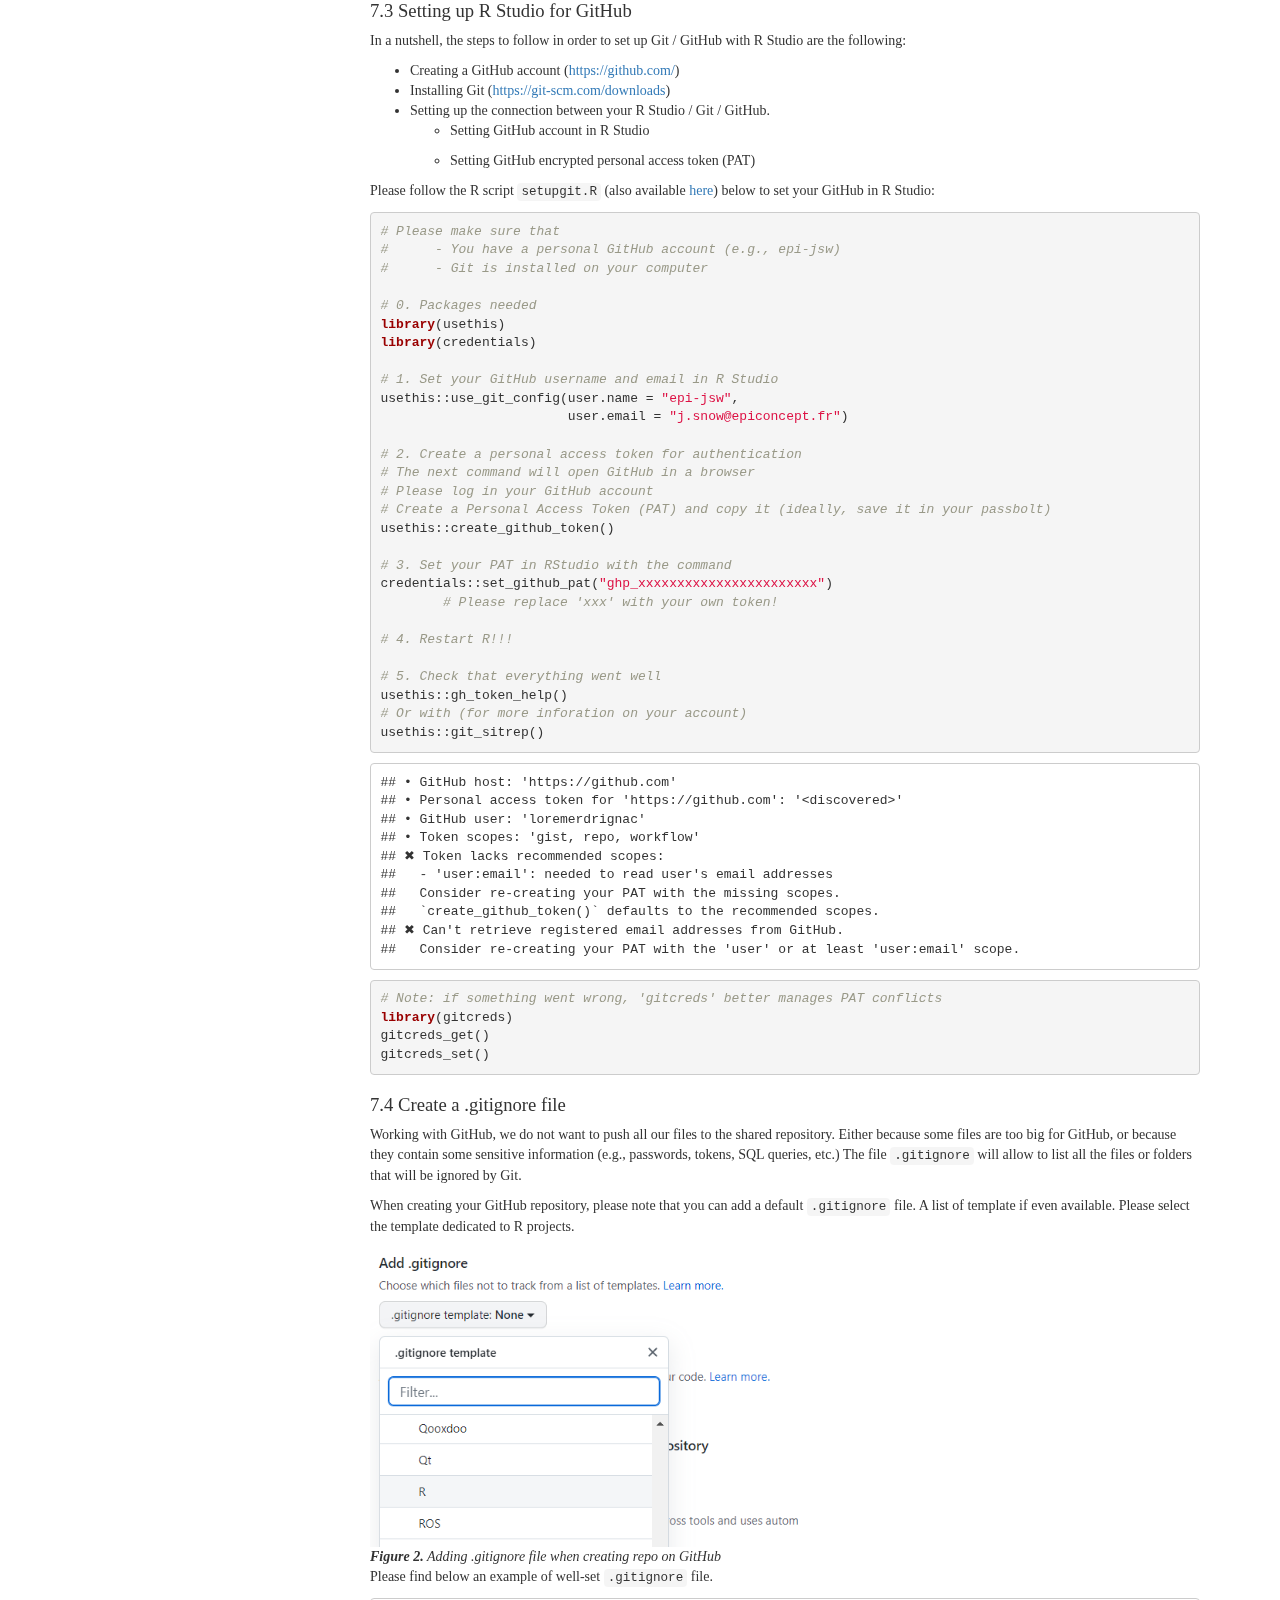
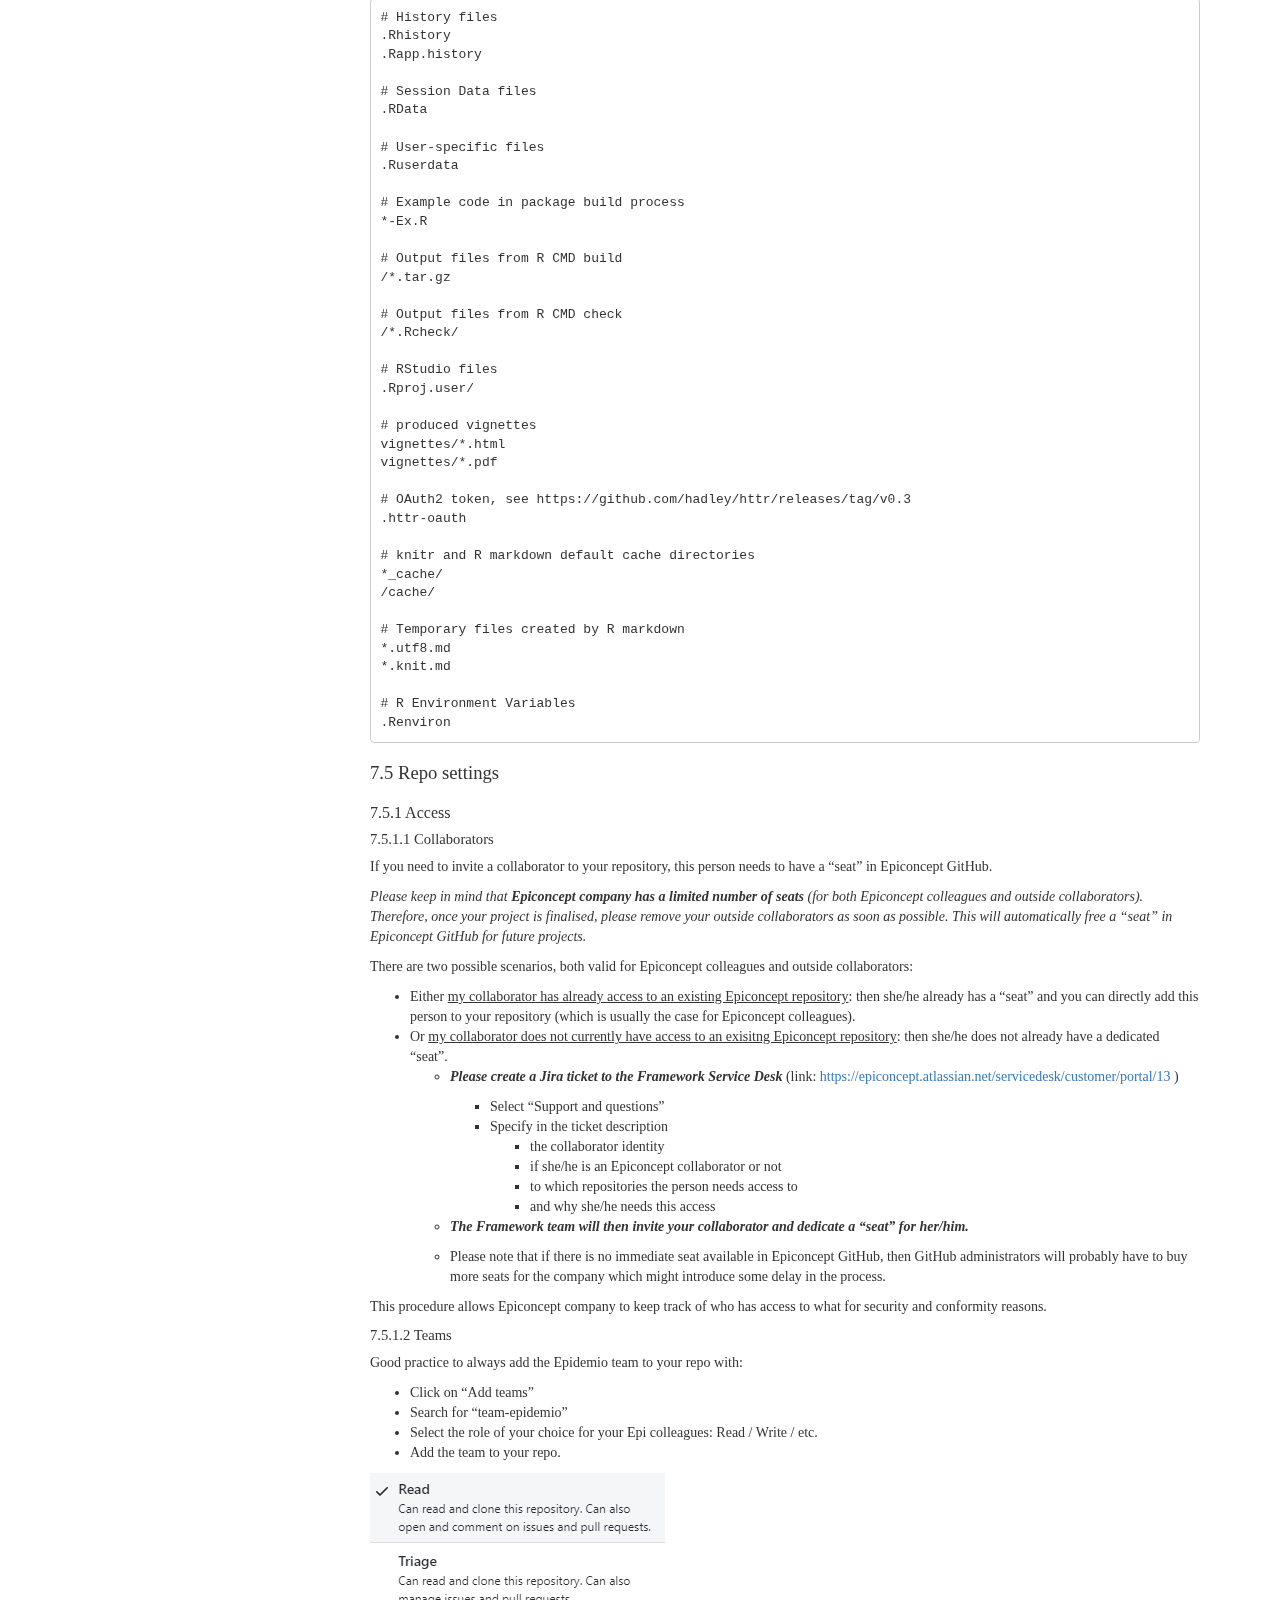
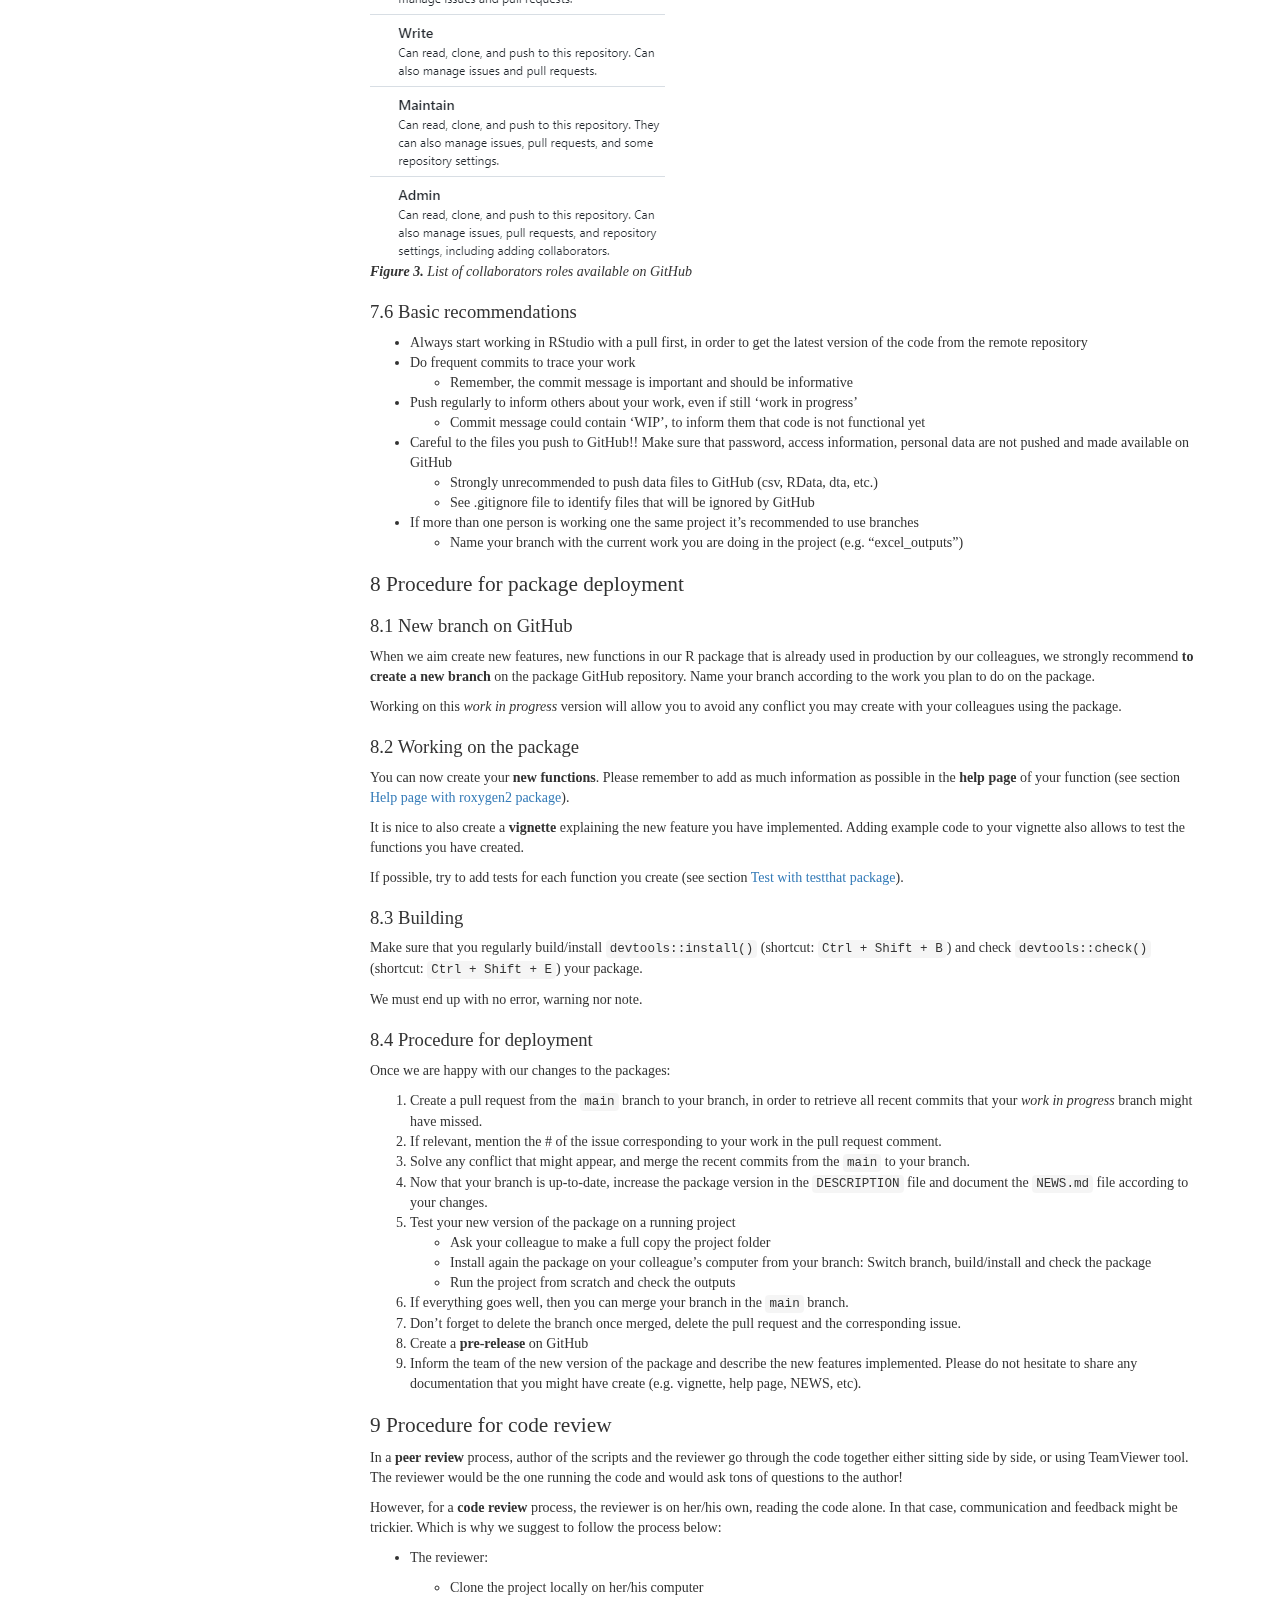
==== commit 3c929b96: "Cleaning dummy token in the example" ====
--- a/Guidelines/r_guidelines.html
+++ b/Guidelines/r_guidelines.html
@@ -67,18 +67,12 @@
 h6 {font-size: 12px;}
 code {color: inherit; background-color: rgba(0, 0, 0, 0.04);}
 pre:not([class]) { background-color: white }</style>
-<script>/*! jQuery UI - v1.11.4 - 2016-01-05
+<script>/*! jQuery UI - v1.13.2 - 2022-07-14
 * http://jqueryui.com
-* Includes: core.js, widget.js, mouse.js, position.js, draggable.js, droppable.js, resizable.js, selectable.js, sortable.js, accordion.js, autocomplete.js, button.js, dialog.js, menu.js, progressbar.js, selectmenu.js, slider.js, spinner.js, tabs.js, tooltip.js, effect.js, effect-blind.js, effect-bounce.js, effect-clip.js, effect-drop.js, effect-explode.js, effect-fade.js, effect-fold.js, effect-highlight.js, effect-puff.js, effect-pulsate.js, effect-scale.js, effect-shake.js, effect-size.js, effect-slide.js, effect-transfer.js
+* Includes: widget.js, position.js, data.js, disable-selection.js, effect.js, effects/effect-blind.js, effects/effect-bounce.js, effects/effect-clip.js, effects/effect-drop.js, effects/effect-explode.js, effects/effect-fade.js, effects/effect-fold.js, effects/effect-highlight.js, effects/effect-puff.js, effects/effect-pulsate.js, effects/effect-scale.js, effects/effect-shake.js, effects/effect-size.js, effects/effect-slide.js, effects/effect-transfer.js, focusable.js, form-reset-mixin.js, jquery-patch.js, keycode.js, labels.js, scroll-parent.js, tabbable.js, unique-id.js, widgets/accordion.js, widgets/autocomplete.js, widgets/button.js, widgets/checkboxradio.js, widgets/controlgroup.js, widgets/datepicker.js, widgets/dialog.js, widgets/draggable.js, widgets/droppable.js, widgets/menu.js, widgets/mouse.js, widgets/progressbar.js, widgets/resizable.js, widgets/selectable.js, widgets/selectmenu.js, widgets/slider.js, widgets/sortable.js, widgets/spinner.js, widgets/tabs.js, widgets/tooltip.js
 * Copyright jQuery Foundation and other contributors; Licensed MIT */
 
-(function(e){"function"==typeof define&&define.amd?define(["jquery"],e):e(jQuery)})(function(e){function t(t,s){var n,a,o,r=t.nodeName.toLowerCase();return"area"===r?(n=t.parentNode,a=n.name,t.href&&a&&"map"===n.nodeName.toLowerCase()?(o=e("img[usemap='#"+a+"']")[0],!!o&&i(o)):!1):(/^(input|select|textarea|button|object)$/.test(r)?!t.disabled:"a"===r?t.href||s:s)&&i(t)}function i(t){return e.expr.filters.visible(t)&&!e(t).parents().addBack().filter(function(){return"hidden"===e.css(this,"visibility")}).length}function s(e){return function(){var t=this.element.val();e.apply(this,arguments),this._refresh(),t!==this.element.val()&&this._trigger("change")}}e.ui=e.ui||{},e.extend(e.ui,{version:"1.11.4",keyCode:{BACKSPACE:8,COMMA:188,DELETE:46,DOWN:40,END:35,ENTER:13,ESCAPE:27,HOME:36,LEFT:37,PAGE_DOWN:34,PAGE_UP:33,PERIOD:190,RIGHT:39,SPACE:32,TAB:9,UP:38}}),e.fn.extend({scrollParent:function(t){var i=this.css("position"),s="absolute"===i,n=t?/(auto|scroll|hidden)/:/(auto|scroll)/,a=this.parents().filter(function(){var t=e(this);return s&&"static"===t.css("position")?!1:n.test(t.css("overflow")+t.css("overflow-y")+t.css("overflow-x"))}).eq(0);return"fixed"!==i&&a.length?a:e(this[0].ownerDocument||document)},uniqueId:function(){var e=0;return function(){return this.each(function(){this.id||(this.id="ui-id-"+ ++e)})}}(),removeUniqueId:function(){return this.each(function(){/^ui-id-\d+$/.test(this.id)&&e(this).removeAttr("id")})}}),e.extend(e.expr[":"],{data:e.expr.createPseudo?e.expr.createPseudo(function(t){return function(i){return!!e.data(i,t)}}):function(t,i,s){return!!e.data(t,s[3])},focusable:function(i){return t(i,!isNaN(e.attr(i,"tabindex")))},tabbable:function(i){var s=e.attr(i,"tabindex"),n=isNaN(s);return(n||s>=0)&&t(i,!n)}}),e("<a>").outerWidth(1).jquery||e.each(["Width","Height"],function(t,i){function s(t,i,s,a){return e.each(n,function(){i-=parseFloat(e.css(t,"padding"+this))||0,s&&(i-=parseFloat(e.css(t,"border"+this+"Width"))||0),a&&(i-=parseFloat(e.css(t,"margin"+this))||0)}),i}var n="Width"===i?["Left","Right"]:["Top","Bottom"],a=i.toLowerCase(),o={innerWidth:e.fn.innerWidth,innerHeight:e.fn.innerHeight,outerWidth:e.fn.outerWidth,outerHeight:e.fn.outerHeight};e.fn["inner"+i]=function(t){return void 0===t?o["inner"+i].call(this):this.each(function(){e(this).css(a,s(this,t)+"px")})},e.fn["outer"+i]=function(t,n){return"number"!=typeof t?o["outer"+i].call(this,t):this.each(function(){e(this).css(a,s(this,t,!0,n)+"px")})}}),e.fn.addBack||(e.fn.addBack=function(e){return this.add(null==e?this.prevObject:this.prevObject.filter(e))}),e("<a>").data("a-b","a").removeData("a-b").data("a-b")&&(e.fn.removeData=function(t){return function(i){return arguments.length?t.call(this,e.camelCase(i)):t.call(this)}}(e.fn.removeData)),e.ui.ie=!!/msie [\w.]+/.exec(navigator.userAgent.toLowerCase()),e.fn.extend({focus:function(t){return function(i,s){return"number"==typeof i?this.each(function(){var t=this;setTimeout(function(){e(t).focus(),s&&s.call(t)},i)}):t.apply(this,arguments)}}(e.fn.focus),disableSelection:function(){var e="onselectstart"in document.createElement("div")?"selectstart":"mousedown";return function(){return this.bind(e+".ui-disableSelection",function(e){e.preventDefault()})}}(),enableSelection:function(){return this.unbind(".ui-disableSelection")},zIndex:function(t){if(void 0!==t)return this.css("zIndex",t);if(this.length)for(var i,s,n=e(this[0]);n.length&&n[0]!==document;){if(i=n.css("position"),("absolute"===i||"relative"===i||"fixed"===i)&&(s=parseInt(n.css("zIndex"),10),!isNaN(s)&&0!==s))return s;n=n.parent()}return 0}}),e.ui.plugin={add:function(t,i,s){var n,a=e.ui[t].prototype;for(n in s)a.plugins[n]=a.plugins[n]||[],a.plugins[n].push([i,s[n]])},call:function(e,t,i,s){var n,a=e.plugins[t];if(a&&(s||e.element[0].parentNode&&11!==e.element[0].parentNode.nodeType))for(n=0;a.length>n;n++)e.options[a[n][0]]&&a[n][1].apply(e.element,i)}};var n=0,a=Array.prototype.slice;e.cleanData=function(t){return function(i){var s,n,a;for(a=0;null!=(n=i[a]);a++)try{s=e._data(n,"events"),s&&s.remove&&e(n).triggerHandler("remove")}catch(o){}t(i)}}(e.cleanData),e.widget=function(t,i,s){var n,a,o,r,h={},l=t.split(".")[0];return t=t.split(".")[1],n=l+"-"+t,s||(s=i,i=e.Widget),e.expr[":"][n.toLowerCase()]=function(t){return!!e.data(t,n)},e[l]=e[l]||{},a=e[l][t],o=e[l][t]=function(e,t){return this._createWidget?(arguments.length&&this._createWidget(e,t),void 0):new o(e,t)},e.extend(o,a,{version:s.version,_proto:e.extend({},s),_childConstructors:[]}),r=new i,r.options=e.widget.extend({},r.options),e.each(s,function(t,s){return e.isFunction(s)?(h[t]=function(){var e=function(){return i.prototype[t].apply(this,arguments)},n=function(e){return i.prototype[t].apply(this,e)};return function(){var t,i=this._super,a=this._superApply;return this._super=e,this._superApply=n,t=s.apply(this,arguments),this._super=i,this._superApply=a,t}}(),void 0):(h[t]=s,void 0)}),o.prototype=e.widget.extend(r,{widgetEventPrefix:a?r.widgetEventPrefix||t:t},h,{constructor:o,namespace:l,widgetName:t,widgetFullName:n}),a?(e.each(a._childConstructors,function(t,i){var s=i.prototype;e.widget(s.namespace+"."+s.widgetName,o,i._proto)}),delete a._childConstructors):i._childConstructors.push(o),e.widget.bridge(t,o),o},e.widget.extend=function(t){for(var i,s,n=a.call(arguments,1),o=0,r=n.length;r>o;o++)for(i in n[o])s=n[o][i],n[o].hasOwnProperty(i)&&void 0!==s&&(t[i]=e.isPlainObject(s)?e.isPlainObject(t[i])?e.widget.extend({},t[i],s):e.widget.extend({},s):s);return t},e.widget.bridge=function(t,i){var s=i.prototype.widgetFullName||t;e.fn[t]=function(n){var o="string"==typeof n,r=a.call(arguments,1),h=this;return o?this.each(function(){var i,a=e.data(this,s);return"instance"===n?(h=a,!1):a?e.isFunction(a[n])&&"_"!==n.charAt(0)?(i=a[n].apply(a,r),i!==a&&void 0!==i?(h=i&&i.jquery?h.pushStack(i.get()):i,!1):void 0):e.error("no such method '"+n+"' for "+t+" widget instance"):e.error("cannot call methods on "+t+" prior to initialization; "+"attempted to call method '"+n+"'")}):(r.length&&(n=e.widget.extend.apply(null,[n].concat(r))),this.each(function(){var t=e.data(this,s);t?(t.option(n||{}),t._init&&t._init()):e.data(this,s,new i(n,this))})),h}},e.Widget=function(){},e.Widget._childConstructors=[],e.Widget.prototype={widgetName:"widget",widgetEventPrefix:"",defaultElement:"<div>",options:{disabled:!1,create:null},_createWidget:function(t,i){i=e(i||this.defaultElement||this)[0],this.element=e(i),this.uuid=n++,this.eventNamespace="."+this.widgetName+this.uuid,this.bindings=e(),this.hoverable=e(),this.focusable=e(),i!==this&&(e.data(i,this.widgetFullName,this),this._on(!0,this.element,{remove:function(e){e.target===i&&this.destroy()}}),this.document=e(i.style?i.ownerDocument:i.document||i),this.window=e(this.document[0].defaultView||this.document[0].parentWindow)),this.options=e.widget.extend({},this.options,this._getCreateOptions(),t),this._create(),this._trigger("create",null,this._getCreateEventData()),this._init()},_getCreateOptions:e.noop,_getCreateEventData:e.noop,_create:e.noop,_init:e.noop,destroy:function(){this._destroy(),this.element.unbind(this.eventNamespace).removeData(this.widgetFullName).removeData(e.camelCase(this.widgetFullName)),this.widget().unbind(this.eventNamespace).removeAttr("aria-disabled").removeClass(this.widgetFullName+"-disabled "+"ui-state-disabled"),this.bindings.unbind(this.eventNamespace),this.hoverable.removeClass("ui-state-hover"),this.focusable.removeClass("ui-state-focus")},_destroy:e.noop,widget:function(){return this.element},option:function(t,i){var s,n,a,o=t;if(0===arguments.length)return e.widget.extend({},this.options);if("string"==typeof t)if(o={},s=t.split("."),t=s.shift(),s.length){for(n=o[t]=e.widget.extend({},this.options[t]),a=0;s.length-1>a;a++)n[s[a]]=n[s[a]]||{},n=n[s[a]];if(t=s.pop(),1===arguments.length)return void 0===n[t]?null:n[t];n[t]=i}else{if(1===arguments.length)return void 0===this.options[t]?null:this.options[t];o[t]=i}return this._setOptions(o),this},_setOptions:function(e){var t;for(t in e)this._setOption(t,e[t]);return this},_setOption:function(e,t){return this.options[e]=t,"disabled"===e&&(this.widget().toggleClass(this.widgetFullName+"-disabled",!!t),t&&(this.hoverable.removeClass("ui-state-hover"),this.focusable.removeClass("ui-state-focus"))),this},enable:function(){return this._setOptions({disabled:!1})},disable:function(){return this._setOptions({disabled:!0})},_on:function(t,i,s){var n,a=this;"boolean"!=typeof t&&(s=i,i=t,t=!1),s?(i=n=e(i),this.bindings=this.bindings.add(i)):(s=i,i=this.element,n=this.widget()),e.each(s,function(s,o){function r(){return t||a.options.disabled!==!0&&!e(this).hasClass("ui-state-disabled")?("string"==typeof o?a[o]:o).apply(a,arguments):void 0}"string"!=typeof o&&(r.guid=o.guid=o.guid||r.guid||e.guid++);var h=s.match(/^([\w:-]*)\s*(.*)$/),l=h[1]+a.eventNamespace,u=h[2];u?n.delegate(u,l,r):i.bind(l,r)})},_off:function(t,i){i=(i||"").split(" ").join(this.eventNamespace+" ")+this.eventNamespace,t.unbind(i).undelegate(i),this.bindings=e(this.bindings.not(t).get()),this.focusable=e(this.focusable.not(t).get()),this.hoverable=e(this.hoverable.not(t).get())},_delay:function(e,t){function i(){return("string"==typeof e?s[e]:e).apply(s,arguments)}var s=this;return setTimeout(i,t||0)},_hoverable:function(t){this.hoverable=this.hoverable.add(t),this._on(t,{mouseenter:function(t){e(t.currentTarget).addClass("ui-state-hover")},mouseleave:function(t){e(t.currentTarget).removeClass("ui-state-hover")}})},_focusable:function(t){this.focusable=this.focusable.add(t),this._on(t,{focusin:function(t){e(t.currentTarget).addClass("ui-state-focus")},focusout:function(t){e(t.currentTarget).removeClass("ui-state-focus")}})},_trigger:function(t,i,s){var n,a,o=this.options[t];if(s=s||{},i=e.Event(i),i.type=(t===this.widgetEventPrefix?t:this.widgetEventPrefix+t).toLowerCase(),i.target=this.element[0],a=i.originalEvent)for(n in a)n in i||(i[n]=a[n]);return this.element.trigger(i,s),!(e.isFunction(o)&&o.apply(this.element[0],[i].concat(s))===!1||i.isDefaultPrevented())}},e.each({show:"fadeIn",hide:"fadeOut"},function(t,i){e.Widget.prototype["_"+t]=function(s,n,a){"string"==typeof n&&(n={effect:n});var o,r=n?n===!0||"number"==typeof n?i:n.effect||i:t;n=n||{},"number"==typeof n&&(n={duration:n}),o=!e.isEmptyObject(n),n.complete=a,n.delay&&s.delay(n.delay),o&&e.effects&&e.effects.effect[r]?s[t](n):r!==t&&s[r]?s[r](n.duration,n.easing,a):s.queue(function(i){e(this)[t](),a&&a.call(s[0]),i()})}}),e.widget;var o=!1;e(document).mouseup(function(){o=!1}),e.widget("ui.mouse",{version:"1.11.4",options:{cancel:"input,textarea,button,select,option",distance:1,delay:0},_mouseInit:function(){var t=this;this.element.bind("mousedown."+this.widgetName,function(e){return t._mouseDown(e)}).bind("click."+this.widgetName,function(i){return!0===e.data(i.target,t.widgetName+".preventClickEvent")?(e.removeData(i.target,t.widgetName+".preventClickEvent"),i.stopImmediatePropagation(),!1):void 0}),this.started=!1},_mouseDestroy:function(){this.element.unbind("."+this.widgetName),this._mouseMoveDelegate&&this.document.unbind("mousemove."+this.widgetName,this._mouseMoveDelegate).unbind("mouseup."+this.widgetName,this._mouseUpDelegate)},_mouseDown:function(t){if(!o){this._mouseMoved=!1,this._mouseStarted&&this._mouseUp(t),this._mouseDownEvent=t;var i=this,s=1===t.which,n="string"==typeof this.options.cancel&&t.target.nodeName?e(t.target).closest(this.options.cancel).length:!1;return s&&!n&&this._mouseCapture(t)?(this.mouseDelayMet=!this.options.delay,this.mouseDelayMet||(this._mouseDelayTimer=setTimeout(function(){i.mouseDelayMet=!0},this.options.delay)),this._mouseDistanceMet(t)&&this._mouseDelayMet(t)&&(this._mouseStarted=this._mouseStart(t)!==!1,!this._mouseStarted)?(t.preventDefault(),!0):(!0===e.data(t.target,this.widgetName+".preventClickEvent")&&e.removeData(t.target,this.widgetName+".preventClickEvent"),this._mouseMoveDelegate=function(e){return i._mouseMove(e)},this._mouseUpDelegate=function(e){return i._mouseUp(e)},this.document.bind("mousemove."+this.widgetName,this._mouseMoveDelegate).bind("mouseup."+this.widgetName,this._mouseUpDelegate),t.preventDefault(),o=!0,!0)):!0}},_mouseMove:function(t){if(this._mouseMoved){if(e.ui.ie&&(!document.documentMode||9>document.documentMode)&&!t.button)return this._mouseUp(t);if(!t.which)return this._mouseUp(t)}return(t.which||t.button)&&(this._mouseMoved=!0),this._mouseStarted?(this._mouseDrag(t),t.preventDefault()):(this._mouseDistanceMet(t)&&this._mouseDelayMet(t)&&(this._mouseStarted=this._mouseStart(this._mouseDownEvent,t)!==!1,this._mouseStarted?this._mouseDrag(t):this._mouseUp(t)),!this._mouseStarted)},_mouseUp:function(t){return this.document.unbind("mousemove."+this.widgetName,this._mouseMoveDelegate).unbind("mouseup."+this.widgetName,this._mouseUpDelegate),this._mouseStarted&&(this._mouseStarted=!1,t.target===this._mouseDownEvent.target&&e.data(t.target,this.widgetName+".preventClickEvent",!0),this._mouseStop(t)),o=!1,!1},_mouseDistanceMet:function(e){return Math.max(Math.abs(this._mouseDownEvent.pageX-e.pageX),Math.abs(this._mouseDownEvent.pageY-e.pageY))>=this.options.distance},_mouseDelayMet:function(){return this.mouseDelayMet},_mouseStart:function(){},_mouseDrag:function(){},_mouseStop:function(){},_mouseCapture:function(){return!0}}),function(){function t(e,t,i){return[parseFloat(e[0])*(p.test(e[0])?t/100:1),parseFloat(e[1])*(p.test(e[1])?i/100:1)]}function i(t,i){return parseInt(e.css(t,i),10)||0}function s(t){var i=t[0];return 9===i.nodeType?{width:t.width(),height:t.height(),offset:{top:0,left:0}}:e.isWindow(i)?{width:t.width(),height:t.height(),offset:{top:t.scrollTop(),left:t.scrollLeft()}}:i.preventDefault?{width:0,height:0,offset:{top:i.pageY,left:i.pageX}}:{width:t.outerWidth(),height:t.outerHeight(),offset:t.offset()}}e.ui=e.ui||{};var n,a,o=Math.max,r=Math.abs,h=Math.round,l=/left|center|right/,u=/top|center|bottom/,d=/[\+\-]\d+(\.[\d]+)?%?/,c=/^\w+/,p=/%$/,f=e.fn.position;e.position={scrollbarWidth:function(){if(void 0!==n)return n;var t,i,s=e("<div style='display:block;position:absolute;width:50px;height:50px;overflow:hidden;'><div style='height:100px;width:auto;'></div></div>"),a=s.children()[0];return e("body").append(s),t=a.offsetWidth,s.css("overflow","scroll"),i=a.offsetWidth,t===i&&(i=s[0].clientWidth),s.remove(),n=t-i},getScrollInfo:function(t){var i=t.isWindow||t.isDocument?"":t.element.css("overflow-x"),s=t.isWindow||t.isDocument?"":t.element.css("overflow-y"),n="scroll"===i||"auto"===i&&t.width<t.element[0].scrollWidth,a="scroll"===s||"auto"===s&&t.height<t.element[0].scrollHeight;return{width:a?e.position.scrollbarWidth():0,height:n?e.position.scrollbarWidth():0}},getWithinInfo:function(t){var i=e(t||window),s=e.isWindow(i[0]),n=!!i[0]&&9===i[0].nodeType;return{element:i,isWindow:s,isDocument:n,offset:i.offset()||{left:0,top:0},scrollLeft:i.scrollLeft(),scrollTop:i.scrollTop(),width:s||n?i.width():i.outerWidth(),height:s||n?i.height():i.outerHeight()}}},e.fn.position=function(n){if(!n||!n.of)return f.apply(this,arguments);n=e.extend({},n);var p,m,g,v,y,b,_=e(n.of),x=e.position.getWithinInfo(n.within),w=e.position.getScrollInfo(x),k=(n.collision||"flip").split(" "),T={};return b=s(_),_[0].preventDefault&&(n.at="left top"),m=b.width,g=b.height,v=b.offset,y=e.extend({},v),e.each(["my","at"],function(){var e,t,i=(n[this]||"").split(" ");1===i.length&&(i=l.test(i[0])?i.concat(["center"]):u.test(i[0])?["center"].concat(i):["center","center"]),i[0]=l.test(i[0])?i[0]:"center",i[1]=u.test(i[1])?i[1]:"center",e=d.exec(i[0]),t=d.exec(i[1]),T[this]=[e?e[0]:0,t?t[0]:0],n[this]=[c.exec(i[0])[0],c.exec(i[1])[0]]}),1===k.length&&(k[1]=k[0]),"right"===n.at[0]?y.left+=m:"center"===n.at[0]&&(y.left+=m/2),"bottom"===n.at[1]?y.top+=g:"center"===n.at[1]&&(y.top+=g/2),p=t(T.at,m,g),y.left+=p[0],y.top+=p[1],this.each(function(){var s,l,u=e(this),d=u.outerWidth(),c=u.outerHeight(),f=i(this,"marginLeft"),b=i(this,"marginTop"),D=d+f+i(this,"marginRight")+w.width,S=c+b+i(this,"marginBottom")+w.height,N=e.extend({},y),M=t(T.my,u.outerWidth(),u.outerHeight());"right"===n.my[0]?N.left-=d:"center"===n.my[0]&&(N.left-=d/2),"bottom"===n.my[1]?N.top-=c:"center"===n.my[1]&&(N.top-=c/2),N.left+=M[0],N.top+=M[1],a||(N.left=h(N.left),N.top=h(N.top)),s={marginLeft:f,marginTop:b},e.each(["left","top"],function(t,i){e.ui.position[k[t]]&&e.ui.position[k[t]][i](N,{targetWidth:m,targetHeight:g,elemWidth:d,elemHeight:c,collisionPosition:s,collisionWidth:D,collisionHeight:S,offset:[p[0]+M[0],p[1]+M[1]],my:n.my,at:n.at,within:x,elem:u})}),n.using&&(l=function(e){var t=v.left-N.left,i=t+m-d,s=v.top-N.top,a=s+g-c,h={target:{element:_,left:v.left,top:v.top,width:m,height:g},element:{element:u,left:N.left,top:N.top,width:d,height:c},horizontal:0>i?"left":t>0?"right":"center",vertical:0>a?"top":s>0?"bottom":"middle"};d>m&&m>r(t+i)&&(h.horizontal="center"),c>g&&g>r(s+a)&&(h.vertical="middle"),h.important=o(r(t),r(i))>o(r(s),r(a))?"horizontal":"vertical",n.using.call(this,e,h)}),u.offset(e.extend(N,{using:l}))})},e.ui.position={fit:{left:function(e,t){var i,s=t.within,n=s.isWindow?s.scrollLeft:s.offset.left,a=s.width,r=e.left-t.collisionPosition.marginLeft,h=n-r,l=r+t.collisionWidth-a-n;t.collisionWidth>a?h>0&&0>=l?(i=e.left+h+t.collisionWidth-a-n,e.left+=h-i):e.left=l>0&&0>=h?n:h>l?n+a-t.collisionWidth:n:h>0?e.left+=h:l>0?e.left-=l:e.left=o(e.left-r,e.left)},top:function(e,t){var i,s=t.within,n=s.isWindow?s.scrollTop:s.offset.top,a=t.within.height,r=e.top-t.collisionPosition.marginTop,h=n-r,l=r+t.collisionHeight-a-n;t.collisionHeight>a?h>0&&0>=l?(i=e.top+h+t.collisionHeight-a-n,e.top+=h-i):e.top=l>0&&0>=h?n:h>l?n+a-t.collisionHeight:n:h>0?e.top+=h:l>0?e.top-=l:e.top=o(e.top-r,e.top)}},flip:{left:function(e,t){var i,s,n=t.within,a=n.offset.left+n.scrollLeft,o=n.width,h=n.isWindow?n.scrollLeft:n.offset.left,l=e.left-t.collisionPosition.marginLeft,u=l-h,d=l+t.collisionWidth-o-h,c="left"===t.my[0]?-t.elemWidth:"right"===t.my[0]?t.elemWidth:0,p="left"===t.at[0]?t.targetWidth:"right"===t.at[0]?-t.targetWidth:0,f=-2*t.offset[0];0>u?(i=e.left+c+p+f+t.collisionWidth-o-a,(0>i||r(u)>i)&&(e.left+=c+p+f)):d>0&&(s=e.left-t.collisionPosition.marginLeft+c+p+f-h,(s>0||d>r(s))&&(e.left+=c+p+f))},top:function(e,t){var i,s,n=t.within,a=n.offset.top+n.scrollTop,o=n.height,h=n.isWindow?n.scrollTop:n.offset.top,l=e.top-t.collisionPosition.marginTop,u=l-h,d=l+t.collisionHeight-o-h,c="top"===t.my[1],p=c?-t.elemHeight:"bottom"===t.my[1]?t.elemHeight:0,f="top"===t.at[1]?t.targetHeight:"bottom"===t.at[1]?-t.targetHeight:0,m=-2*t.offset[1];0>u?(s=e.top+p+f+m+t.collisionHeight-o-a,(0>s||r(u)>s)&&(e.top+=p+f+m)):d>0&&(i=e.top-t.collisionPosition.marginTop+p+f+m-h,(i>0||d>r(i))&&(e.top+=p+f+m))}},flipfit:{left:function(){e.ui.position.flip.left.apply(this,arguments),e.ui.position.fit.left.apply(this,arguments)},top:function(){e.ui.position.flip.top.apply(this,arguments),e.ui.position.fit.top.apply(this,arguments)}}},function(){var t,i,s,n,o,r=document.getElementsByTagName("body")[0],h=document.createElement("div");t=document.createElement(r?"div":"body"),s={visibility:"hidden",width:0,height:0,border:0,margin:0,background:"none"},r&&e.extend(s,{position:"absolute",left:"-1000px",top:"-1000px"});for(o in s)t.style[o]=s[o];t.appendChild(h),i=r||document.documentElement,i.insertBefore(t,i.firstChild),h.style.cssText="position: absolute; left: 10.7432222px;",n=e(h).offset().left,a=n>10&&11>n,t.innerHTML="",i.removeChild(t)}()}(),e.ui.position,e.widget("ui.draggable",e.ui.mouse,{version:"1.11.4",widgetEventPrefix:"drag",options:{addClasses:!0,appendTo:"parent",axis:!1,connectToSortable:!1,containment:!1,cursor:"auto",cursorAt:!1,grid:!1,handle:!1,helper:"original",iframeFix:!1,opacity:!1,refreshPositions:!1,revert:!1,revertDuration:500,scope:"default",scroll:!0,scrollSensitivity:20,scrollSpeed:20,snap:!1,snapMode:"both",snapTolerance:20,stack:!1,zIndex:!1,drag:null,start:null,stop:null},_create:function(){"original"===this.options.helper&&this._setPositionRelative(),this.options.addClasses&&this.element.addClass("ui-draggable"),this.options.disabled&&this.element.addClass("ui-draggable-disabled"),this._setHandleClassName(),this._mouseInit()},_setOption:function(e,t){this._super(e,t),"handle"===e&&(this._removeHandleClassName(),this._setHandleClassName())},_destroy:function(){return(this.helper||this.element).is(".ui-draggable-dragging")?(this.destroyOnClear=!0,void 0):(this.element.removeClass("ui-draggable ui-draggable-dragging ui-draggable-disabled"),this._removeHandleClassName(),this._mouseDestroy(),void 0)},_mouseCapture:function(t){var i=this.options;return this._blurActiveElement(t),this.helper||i.disabled||e(t.target).closest(".ui-resizable-handle").length>0?!1:(this.handle=this._getHandle(t),this.handle?(this._blockFrames(i.iframeFix===!0?"iframe":i.iframeFix),!0):!1)},_blockFrames:function(t){this.iframeBlocks=this.document.find(t).map(function(){var t=e(this);return e("<div>").css("position","absolute").appendTo(t.parent()).outerWidth(t.outerWidth()).outerHeight(t.outerHeight()).offset(t.offset())[0]})},_unblockFrames:function(){this.iframeBlocks&&(this.iframeBlocks.remove(),delete this.iframeBlocks)},_blurActiveElement:function(t){var i=this.document[0];if(this.handleElement.is(t.target))try{i.activeElement&&"body"!==i.activeElement.nodeName.toLowerCase()&&e(i.activeElement).blur()}catch(s){}},_mouseStart:function(t){var i=this.options;return this.helper=this._createHelper(t),this.helper.addClass("ui-draggable-dragging"),this._cacheHelperProportions(),e.ui.ddmanager&&(e.ui.ddmanager.current=this),this._cacheMargins(),this.cssPosition=this.helper.css("position"),this.scrollParent=this.helper.scrollParent(!0),this.offsetParent=this.helper.offsetParent(),this.hasFixedAncestor=this.helper.parents().filter(function(){return"fixed"===e(this).css("position")}).length>0,this.positionAbs=this.element.offset(),this._refreshOffsets(t),this.originalPosition=this.position=this._generatePosition(t,!1),this.originalPageX=t.pageX,this.originalPageY=t.pageY,i.cursorAt&&this._adjustOffsetFromHelper(i.cursorAt),this._setContainment(),this._trigger("start",t)===!1?(this._clear(),!1):(this._cacheHelperProportions(),e.ui.ddmanager&&!i.dropBehaviour&&e.ui.ddmanager.prepareOffsets(this,t),this._normalizeRightBottom(),this._mouseDrag(t,!0),e.ui.ddmanager&&e.ui.ddmanager.dragStart(this,t),!0)},_refreshOffsets:function(e){this.offset={top:this.positionAbs.top-this.margins.top,left:this.positionAbs.left-this.margins.left,scroll:!1,parent:this._getParentOffset(),relative:this._getRelativeOffset()},this.offset.click={left:e.pageX-this.offset.left,top:e.pageY-this.offset.top}},_mouseDrag:function(t,i){if(this.hasFixedAncestor&&(this.offset.parent=this._getParentOffset()),this.position=this._generatePosition(t,!0),this.positionAbs=this._convertPositionTo("absolute"),!i){var s=this._uiHash();if(this._trigger("drag",t,s)===!1)return this._mouseUp({}),!1;this.position=s.position}return this.helper[0].style.left=this.position.left+"px",this.helper[0].style.top=this.position.top+"px",e.ui.ddmanager&&e.ui.ddmanager.drag(this,t),!1},_mouseStop:function(t){var i=this,s=!1;return e.ui.ddmanager&&!this.options.dropBehaviour&&(s=e.ui.ddmanager.drop(this,t)),this.dropped&&(s=this.dropped,this.dropped=!1),"invalid"===this.options.revert&&!s||"valid"===this.options.revert&&s||this.options.revert===!0||e.isFunction(this.options.revert)&&this.options.revert.call(this.element,s)?e(this.helper).animate(this.originalPosition,parseInt(this.options.revertDuration,10),function(){i._trigger("stop",t)!==!1&&i._clear()}):this._trigger("stop",t)!==!1&&this._clear(),!1},_mouseUp:function(t){return this._unblockFrames(),e.ui.ddmanager&&e.ui.ddmanager.dragStop(this,t),this.handleElement.is(t.target)&&this.element.focus(),e.ui.mouse.prototype._mouseUp.call(this,t)},cancel:function(){return this.helper.is(".ui-draggable-dragging")?this._mouseUp({}):this._clear(),this},_getHandle:function(t){return this.options.handle?!!e(t.target).closest(this.element.find(this.options.handle)).length:!0},_setHandleClassName:function(){this.handleElement=this.options.handle?this.element.find(this.options.handle):this.element,this.handleElement.addClass("ui-draggable-handle")},_removeHandleClassName:function(){this.handleElement.removeClass("ui-draggable-handle")},_createHelper:function(t){var i=this.options,s=e.isFunction(i.helper),n=s?e(i.helper.apply(this.element[0],[t])):"clone"===i.helper?this.element.clone().removeAttr("id"):this.element;return n.parents("body").length||n.appendTo("parent"===i.appendTo?this.element[0].parentNode:i.appendTo),s&&n[0]===this.element[0]&&this._setPositionRelative(),n[0]===this.element[0]||/(fixed|absolute)/.test(n.css("position"))||n.css("position","absolute"),n},_setPositionRelative:function(){/^(?:r|a|f)/.test(this.element.css("position"))||(this.element[0].style.position="relative")},_adjustOffsetFromHelper:function(t){"string"==typeof t&&(t=t.split(" ")),e.isArray(t)&&(t={left:+t[0],top:+t[1]||0}),"left"in t&&(this.offset.click.left=t.left+this.margins.left),"right"in t&&(this.offset.click.left=this.helperProportions.width-t.right+this.margins.left),"top"in t&&(this.offset.click.top=t.top+this.margins.top),"bottom"in t&&(this.offset.click.top=this.helperProportions.height-t.bottom+this.margins.top)},_isRootNode:function(e){return/(html|body)/i.test(e.tagName)||e===this.document[0]},_getParentOffset:function(){var t=this.offsetParent.offset(),i=this.document[0];return"absolute"===this.cssPosition&&this.scrollParent[0]!==i&&e.contains(this.scrollParent[0],this.offsetParent[0])&&(t.left+=this.scrollParent.scrollLeft(),t.top+=this.scrollParent.scrollTop()),this._isRootNode(this.offsetParent[0])&&(t={top:0,left:0}),{top:t.top+(parseInt(this.offsetParent.css("borderTopWidth"),10)||0),left:t.left+(parseInt(this.offsetParent.css("borderLeftWidth"),10)||0)}},_getRelativeOffset:function(){if("relative"!==this.cssPosition)return{top:0,left:0};var e=this.element.position(),t=this._isRootNode(this.scrollParent[0]);return{top:e.top-(parseInt(this.helper.css("top"),10)||0)+(t?0:this.scrollParent.scrollTop()),left:e.left-(parseInt(this.helper.css("left"),10)||0)+(t?0:this.scrollParent.scrollLeft())}},_cacheMargins:function(){this.margins={left:parseInt(this.element.css("marginLeft"),10)||0,top:parseInt(this.element.css("marginTop"),10)||0,right:parseInt(this.element.css("marginRight"),10)||0,bottom:parseInt(this.element.css("marginBottom"),10)||0}},_cacheHelperProportions:function(){this.helperProportions={width:this.helper.outerWidth(),height:this.helper.outerHeight()}},_setContainment:function(){var t,i,s,n=this.options,a=this.document[0];return this.relativeContainer=null,n.containment?"window"===n.containment?(this.containment=[e(window).scrollLeft()-this.offset.relative.left-this.offset.parent.left,e(window).scrollTop()-this.offset.relative.top-this.offset.parent.top,e(window).scrollLeft()+e(window).width()-this.helperProportions.width-this.margins.left,e(window).scrollTop()+(e(window).height()||a.body.parentNode.scrollHeight)-this.helperProportions.height-this.margins.top],void 0):"document"===n.containment?(this.containment=[0,0,e(a).width()-this.helperProportions.width-this.margins.left,(e(a).height()||a.body.parentNode.scrollHeight)-this.helperProportions.height-this.margins.top],void 0):n.containment.constructor===Array?(this.containment=n.containment,void 0):("parent"===n.containment&&(n.containment=this.helper[0].parentNode),i=e(n.containment),s=i[0],s&&(t=/(scroll|auto)/.test(i.css("overflow")),this.containment=[(parseInt(i.css("borderLeftWidth"),10)||0)+(parseInt(i.css("paddingLeft"),10)||0),(parseInt(i.css("borderTopWidth"),10)||0)+(parseInt(i.css("paddingTop"),10)||0),(t?Math.max(s.scrollWidth,s.offsetWidth):s.offsetWidth)-(parseInt(i.css("borderRightWidth"),10)||0)-(parseInt(i.css("paddingRight"),10)||0)-this.helperProportions.width-this.margins.left-this.margins.right,(t?Math.max(s.scrollHeight,s.offsetHeight):s.offsetHeight)-(parseInt(i.css("borderBottomWidth"),10)||0)-(parseInt(i.css("paddingBottom"),10)||0)-this.helperProportions.height-this.margins.top-this.margins.bottom],this.relativeContainer=i),void 0):(this.containment=null,void 0)},_convertPositionTo:function(e,t){t||(t=this.position);var i="absolute"===e?1:-1,s=this._isRootNode(this.scrollParent[0]);return{top:t.top+this.offset.relative.top*i+this.offset.parent.top*i-("fixed"===this.cssPosition?-this.offset.scroll.top:s?0:this.offset.scroll.top)*i,left:t.left+this.offset.relative.left*i+this.offset.parent.left*i-("fixed"===this.cssPosition?-this.offset.scroll.left:s?0:this.offset.scroll.left)*i}},_generatePosition:function(e,t){var i,s,n,a,o=this.options,r=this._isRootNode(this.scrollParent[0]),h=e.pageX,l=e.pageY;return r&&this.offset.scroll||(this.offset.scroll={top:this.scrollParent.scrollTop(),left:this.scrollParent.scrollLeft()}),t&&(this.containment&&(this.relativeContainer?(s=this.relativeContainer.offset(),i=[this.containment[0]+s.left,this.containment[1]+s.top,this.containment[2]+s.left,this.containment[3]+s.top]):i=this.containment,e.pageX-this.offset.click.left<i[0]&&(h=i[0]+this.offset.click.left),e.pageY-this.offset.click.top<i[1]&&(l=i[1]+this.offset.click.top),e.pageX-this.offset.click.left>i[2]&&(h=i[2]+this.offset.click.left),e.pageY-this.offset.click.top>i[3]&&(l=i[3]+this.offset.click.top)),o.grid&&(n=o.grid[1]?this.originalPageY+Math.round((l-this.originalPageY)/o.grid[1])*o.grid[1]:this.originalPageY,l=i?n-this.offset.click.top>=i[1]||n-this.offset.click.top>i[3]?n:n-this.offset.click.top>=i[1]?n-o.grid[1]:n+o.grid[1]:n,a=o.grid[0]?this.originalPageX+Math.round((h-this.originalPageX)/o.grid[0])*o.grid[0]:this.originalPageX,h=i?a-this.offset.click.left>=i[0]||a-this.offset.click.left>i[2]?a:a-this.offset.click.left>=i[0]?a-o.grid[0]:a+o.grid[0]:a),"y"===o.axis&&(h=this.originalPageX),"x"===o.axis&&(l=this.originalPageY)),{top:l-this.offset.click.top-this.offset.relative.top-this.offset.parent.top+("fixed"===this.cssPosition?-this.offset.scroll.top:r?0:this.offset.scroll.top),left:h-this.offset.click.left-this.offset.relative.left-this.offset.parent.left+("fixed"===this.cssPosition?-this.offset.scroll.left:r?0:this.offset.scroll.left)}},_clear:function(){this.helper.removeClass("ui-draggable-dragging"),this.helper[0]===this.element[0]||this.cancelHelperRemoval||this.helper.remove(),this.helper=null,this.cancelHelperRemoval=!1,this.destroyOnClear&&this.destroy()},_normalizeRightBottom:function(){"y"!==this.options.axis&&"auto"!==this.helper.css("right")&&(this.helper.width(this.helper.width()),this.helper.css("right","auto")),"x"!==this.options.axis&&"auto"!==this.helper.css("bottom")&&(this.helper.height(this.helper.height()),this.helper.css("bottom","auto"))},_trigger:function(t,i,s){return s=s||this._uiHash(),e.ui.plugin.call(this,t,[i,s,this],!0),/^(drag|start|stop)/.test(t)&&(this.positionAbs=this._convertPositionTo("absolute"),s.offset=this.positionAbs),e.Widget.prototype._trigger.call(this,t,i,s)},plugins:{},_uiHash:function(){return{helper:this.helper,position:this.position,originalPosition:this.originalPosition,offset:this.positionAbs}}}),e.ui.plugin.add("draggable","connectToSortable",{start:function(t,i,s){var n=e.extend({},i,{item:s.element});s.sortables=[],e(s.options.connectToSortable).each(function(){var i=e(this).sortable("instance");i&&!i.options.disabled&&(s.sortables.push(i),i.refreshPositions(),i._trigger("activate",t,n))})},stop:function(t,i,s){var n=e.extend({},i,{item:s.element});s.cancelHelperRemoval=!1,e.each(s.sortables,function(){var e=this;e.isOver?(e.isOver=0,s.cancelHelperRemoval=!0,e.cancelHelperRemoval=!1,e._storedCSS={position:e.placeholder.css("position"),top:e.placeholder.css("top"),left:e.placeholder.css("left")},e._mouseStop(t),e.options.helper=e.options._helper):(e.cancelHelperRemoval=!0,e._trigger("deactivate",t,n))})},drag:function(t,i,s){e.each(s.sortables,function(){var n=!1,a=this;a.positionAbs=s.positionAbs,a.helperProportions=s.helperProportions,a.offset.click=s.offset.click,a._intersectsWith(a.containerCache)&&(n=!0,e.each(s.sortables,function(){return this.positionAbs=s.positionAbs,this.helperProportions=s.helperProportions,this.offset.click=s.offset.click,this!==a&&this._intersectsWith(this.containerCache)&&e.contains(a.element[0],this.element[0])&&(n=!1),n
-})),n?(a.isOver||(a.isOver=1,s._parent=i.helper.parent(),a.currentItem=i.helper.appendTo(a.element).data("ui-sortable-item",!0),a.options._helper=a.options.helper,a.options.helper=function(){return i.helper[0]},t.target=a.currentItem[0],a._mouseCapture(t,!0),a._mouseStart(t,!0,!0),a.offset.click.top=s.offset.click.top,a.offset.click.left=s.offset.click.left,a.offset.parent.left-=s.offset.parent.left-a.offset.parent.left,a.offset.parent.top-=s.offset.parent.top-a.offset.parent.top,s._trigger("toSortable",t),s.dropped=a.element,e.each(s.sortables,function(){this.refreshPositions()}),s.currentItem=s.element,a.fromOutside=s),a.currentItem&&(a._mouseDrag(t),i.position=a.position)):a.isOver&&(a.isOver=0,a.cancelHelperRemoval=!0,a.options._revert=a.options.revert,a.options.revert=!1,a._trigger("out",t,a._uiHash(a)),a._mouseStop(t,!0),a.options.revert=a.options._revert,a.options.helper=a.options._helper,a.placeholder&&a.placeholder.remove(),i.helper.appendTo(s._parent),s._refreshOffsets(t),i.position=s._generatePosition(t,!0),s._trigger("fromSortable",t),s.dropped=!1,e.each(s.sortables,function(){this.refreshPositions()}))})}}),e.ui.plugin.add("draggable","cursor",{start:function(t,i,s){var n=e("body"),a=s.options;n.css("cursor")&&(a._cursor=n.css("cursor")),n.css("cursor",a.cursor)},stop:function(t,i,s){var n=s.options;n._cursor&&e("body").css("cursor",n._cursor)}}),e.ui.plugin.add("draggable","opacity",{start:function(t,i,s){var n=e(i.helper),a=s.options;n.css("opacity")&&(a._opacity=n.css("opacity")),n.css("opacity",a.opacity)},stop:function(t,i,s){var n=s.options;n._opacity&&e(i.helper).css("opacity",n._opacity)}}),e.ui.plugin.add("draggable","scroll",{start:function(e,t,i){i.scrollParentNotHidden||(i.scrollParentNotHidden=i.helper.scrollParent(!1)),i.scrollParentNotHidden[0]!==i.document[0]&&"HTML"!==i.scrollParentNotHidden[0].tagName&&(i.overflowOffset=i.scrollParentNotHidden.offset())},drag:function(t,i,s){var n=s.options,a=!1,o=s.scrollParentNotHidden[0],r=s.document[0];o!==r&&"HTML"!==o.tagName?(n.axis&&"x"===n.axis||(s.overflowOffset.top+o.offsetHeight-t.pageY<n.scrollSensitivity?o.scrollTop=a=o.scrollTop+n.scrollSpeed:t.pageY-s.overflowOffset.top<n.scrollSensitivity&&(o.scrollTop=a=o.scrollTop-n.scrollSpeed)),n.axis&&"y"===n.axis||(s.overflowOffset.left+o.offsetWidth-t.pageX<n.scrollSensitivity?o.scrollLeft=a=o.scrollLeft+n.scrollSpeed:t.pageX-s.overflowOffset.left<n.scrollSensitivity&&(o.scrollLeft=a=o.scrollLeft-n.scrollSpeed))):(n.axis&&"x"===n.axis||(t.pageY-e(r).scrollTop()<n.scrollSensitivity?a=e(r).scrollTop(e(r).scrollTop()-n.scrollSpeed):e(window).height()-(t.pageY-e(r).scrollTop())<n.scrollSensitivity&&(a=e(r).scrollTop(e(r).scrollTop()+n.scrollSpeed))),n.axis&&"y"===n.axis||(t.pageX-e(r).scrollLeft()<n.scrollSensitivity?a=e(r).scrollLeft(e(r).scrollLeft()-n.scrollSpeed):e(window).width()-(t.pageX-e(r).scrollLeft())<n.scrollSensitivity&&(a=e(r).scrollLeft(e(r).scrollLeft()+n.scrollSpeed)))),a!==!1&&e.ui.ddmanager&&!n.dropBehaviour&&e.ui.ddmanager.prepareOffsets(s,t)}}),e.ui.plugin.add("draggable","snap",{start:function(t,i,s){var n=s.options;s.snapElements=[],e(n.snap.constructor!==String?n.snap.items||":data(ui-draggable)":n.snap).each(function(){var t=e(this),i=t.offset();this!==s.element[0]&&s.snapElements.push({item:this,width:t.outerWidth(),height:t.outerHeight(),top:i.top,left:i.left})})},drag:function(t,i,s){var n,a,o,r,h,l,u,d,c,p,f=s.options,m=f.snapTolerance,g=i.offset.left,v=g+s.helperProportions.width,y=i.offset.top,b=y+s.helperProportions.height;for(c=s.snapElements.length-1;c>=0;c--)h=s.snapElements[c].left-s.margins.left,l=h+s.snapElements[c].width,u=s.snapElements[c].top-s.margins.top,d=u+s.snapElements[c].height,h-m>v||g>l+m||u-m>b||y>d+m||!e.contains(s.snapElements[c].item.ownerDocument,s.snapElements[c].item)?(s.snapElements[c].snapping&&s.options.snap.release&&s.options.snap.release.call(s.element,t,e.extend(s._uiHash(),{snapItem:s.snapElements[c].item})),s.snapElements[c].snapping=!1):("inner"!==f.snapMode&&(n=m>=Math.abs(u-b),a=m>=Math.abs(d-y),o=m>=Math.abs(h-v),r=m>=Math.abs(l-g),n&&(i.position.top=s._convertPositionTo("relative",{top:u-s.helperProportions.height,left:0}).top),a&&(i.position.top=s._convertPositionTo("relative",{top:d,left:0}).top),o&&(i.position.left=s._convertPositionTo("relative",{top:0,left:h-s.helperProportions.width}).left),r&&(i.position.left=s._convertPositionTo("relative",{top:0,left:l}).left)),p=n||a||o||r,"outer"!==f.snapMode&&(n=m>=Math.abs(u-y),a=m>=Math.abs(d-b),o=m>=Math.abs(h-g),r=m>=Math.abs(l-v),n&&(i.position.top=s._convertPositionTo("relative",{top:u,left:0}).top),a&&(i.position.top=s._convertPositionTo("relative",{top:d-s.helperProportions.height,left:0}).top),o&&(i.position.left=s._convertPositionTo("relative",{top:0,left:h}).left),r&&(i.position.left=s._convertPositionTo("relative",{top:0,left:l-s.helperProportions.width}).left)),!s.snapElements[c].snapping&&(n||a||o||r||p)&&s.options.snap.snap&&s.options.snap.snap.call(s.element,t,e.extend(s._uiHash(),{snapItem:s.snapElements[c].item})),s.snapElements[c].snapping=n||a||o||r||p)}}),e.ui.plugin.add("draggable","stack",{start:function(t,i,s){var n,a=s.options,o=e.makeArray(e(a.stack)).sort(function(t,i){return(parseInt(e(t).css("zIndex"),10)||0)-(parseInt(e(i).css("zIndex"),10)||0)});o.length&&(n=parseInt(e(o[0]).css("zIndex"),10)||0,e(o).each(function(t){e(this).css("zIndex",n+t)}),this.css("zIndex",n+o.length))}}),e.ui.plugin.add("draggable","zIndex",{start:function(t,i,s){var n=e(i.helper),a=s.options;n.css("zIndex")&&(a._zIndex=n.css("zIndex")),n.css("zIndex",a.zIndex)},stop:function(t,i,s){var n=s.options;n._zIndex&&e(i.helper).css("zIndex",n._zIndex)}}),e.ui.draggable,e.widget("ui.droppable",{version:"1.11.4",widgetEventPrefix:"drop",options:{accept:"*",activeClass:!1,addClasses:!0,greedy:!1,hoverClass:!1,scope:"default",tolerance:"intersect",activate:null,deactivate:null,drop:null,out:null,over:null},_create:function(){var t,i=this.options,s=i.accept;this.isover=!1,this.isout=!0,this.accept=e.isFunction(s)?s:function(e){return e.is(s)},this.proportions=function(){return arguments.length?(t=arguments[0],void 0):t?t:t={width:this.element[0].offsetWidth,height:this.element[0].offsetHeight}},this._addToManager(i.scope),i.addClasses&&this.element.addClass("ui-droppable")},_addToManager:function(t){e.ui.ddmanager.droppables[t]=e.ui.ddmanager.droppables[t]||[],e.ui.ddmanager.droppables[t].push(this)},_splice:function(e){for(var t=0;e.length>t;t++)e[t]===this&&e.splice(t,1)},_destroy:function(){var t=e.ui.ddmanager.droppables[this.options.scope];this._splice(t),this.element.removeClass("ui-droppable ui-droppable-disabled")},_setOption:function(t,i){if("accept"===t)this.accept=e.isFunction(i)?i:function(e){return e.is(i)};else if("scope"===t){var s=e.ui.ddmanager.droppables[this.options.scope];this._splice(s),this._addToManager(i)}this._super(t,i)},_activate:function(t){var i=e.ui.ddmanager.current;this.options.activeClass&&this.element.addClass(this.options.activeClass),i&&this._trigger("activate",t,this.ui(i))},_deactivate:function(t){var i=e.ui.ddmanager.current;this.options.activeClass&&this.element.removeClass(this.options.activeClass),i&&this._trigger("deactivate",t,this.ui(i))},_over:function(t){var i=e.ui.ddmanager.current;i&&(i.currentItem||i.element)[0]!==this.element[0]&&this.accept.call(this.element[0],i.currentItem||i.element)&&(this.options.hoverClass&&this.element.addClass(this.options.hoverClass),this._trigger("over",t,this.ui(i)))},_out:function(t){var i=e.ui.ddmanager.current;i&&(i.currentItem||i.element)[0]!==this.element[0]&&this.accept.call(this.element[0],i.currentItem||i.element)&&(this.options.hoverClass&&this.element.removeClass(this.options.hoverClass),this._trigger("out",t,this.ui(i)))},_drop:function(t,i){var s=i||e.ui.ddmanager.current,n=!1;return s&&(s.currentItem||s.element)[0]!==this.element[0]?(this.element.find(":data(ui-droppable)").not(".ui-draggable-dragging").each(function(){var i=e(this).droppable("instance");return i.options.greedy&&!i.options.disabled&&i.options.scope===s.options.scope&&i.accept.call(i.element[0],s.currentItem||s.element)&&e.ui.intersect(s,e.extend(i,{offset:i.element.offset()}),i.options.tolerance,t)?(n=!0,!1):void 0}),n?!1:this.accept.call(this.element[0],s.currentItem||s.element)?(this.options.activeClass&&this.element.removeClass(this.options.activeClass),this.options.hoverClass&&this.element.removeClass(this.options.hoverClass),this._trigger("drop",t,this.ui(s)),this.element):!1):!1},ui:function(e){return{draggable:e.currentItem||e.element,helper:e.helper,position:e.position,offset:e.positionAbs}}}),e.ui.intersect=function(){function e(e,t,i){return e>=t&&t+i>e}return function(t,i,s,n){if(!i.offset)return!1;var a=(t.positionAbs||t.position.absolute).left+t.margins.left,o=(t.positionAbs||t.position.absolute).top+t.margins.top,r=a+t.helperProportions.width,h=o+t.helperProportions.height,l=i.offset.left,u=i.offset.top,d=l+i.proportions().width,c=u+i.proportions().height;switch(s){case"fit":return a>=l&&d>=r&&o>=u&&c>=h;case"intersect":return a+t.helperProportions.width/2>l&&d>r-t.helperProportions.width/2&&o+t.helperProportions.height/2>u&&c>h-t.helperProportions.height/2;case"pointer":return e(n.pageY,u,i.proportions().height)&&e(n.pageX,l,i.proportions().width);case"touch":return(o>=u&&c>=o||h>=u&&c>=h||u>o&&h>c)&&(a>=l&&d>=a||r>=l&&d>=r||l>a&&r>d);default:return!1}}}(),e.ui.ddmanager={current:null,droppables:{"default":[]},prepareOffsets:function(t,i){var s,n,a=e.ui.ddmanager.droppables[t.options.scope]||[],o=i?i.type:null,r=(t.currentItem||t.element).find(":data(ui-droppable)").addBack();e:for(s=0;a.length>s;s++)if(!(a[s].options.disabled||t&&!a[s].accept.call(a[s].element[0],t.currentItem||t.element))){for(n=0;r.length>n;n++)if(r[n]===a[s].element[0]){a[s].proportions().height=0;continue e}a[s].visible="none"!==a[s].element.css("display"),a[s].visible&&("mousedown"===o&&a[s]._activate.call(a[s],i),a[s].offset=a[s].element.offset(),a[s].proportions({width:a[s].element[0].offsetWidth,height:a[s].element[0].offsetHeight}))}},drop:function(t,i){var s=!1;return e.each((e.ui.ddmanager.droppables[t.options.scope]||[]).slice(),function(){this.options&&(!this.options.disabled&&this.visible&&e.ui.intersect(t,this,this.options.tolerance,i)&&(s=this._drop.call(this,i)||s),!this.options.disabled&&this.visible&&this.accept.call(this.element[0],t.currentItem||t.element)&&(this.isout=!0,this.isover=!1,this._deactivate.call(this,i)))}),s},dragStart:function(t,i){t.element.parentsUntil("body").bind("scroll.droppable",function(){t.options.refreshPositions||e.ui.ddmanager.prepareOffsets(t,i)})},drag:function(t,i){t.options.refreshPositions&&e.ui.ddmanager.prepareOffsets(t,i),e.each(e.ui.ddmanager.droppables[t.options.scope]||[],function(){if(!this.options.disabled&&!this.greedyChild&&this.visible){var s,n,a,o=e.ui.intersect(t,this,this.options.tolerance,i),r=!o&&this.isover?"isout":o&&!this.isover?"isover":null;r&&(this.options.greedy&&(n=this.options.scope,a=this.element.parents(":data(ui-droppable)").filter(function(){return e(this).droppable("instance").options.scope===n}),a.length&&(s=e(a[0]).droppable("instance"),s.greedyChild="isover"===r)),s&&"isover"===r&&(s.isover=!1,s.isout=!0,s._out.call(s,i)),this[r]=!0,this["isout"===r?"isover":"isout"]=!1,this["isover"===r?"_over":"_out"].call(this,i),s&&"isout"===r&&(s.isout=!1,s.isover=!0,s._over.call(s,i)))}})},dragStop:function(t,i){t.element.parentsUntil("body").unbind("scroll.droppable"),t.options.refreshPositions||e.ui.ddmanager.prepareOffsets(t,i)}},e.ui.droppable,e.widget("ui.resizable",e.ui.mouse,{version:"1.11.4",widgetEventPrefix:"resize",options:{alsoResize:!1,animate:!1,animateDuration:"slow",animateEasing:"swing",aspectRatio:!1,autoHide:!1,containment:!1,ghost:!1,grid:!1,handles:"e,s,se",helper:!1,maxHeight:null,maxWidth:null,minHeight:10,minWidth:10,zIndex:90,resize:null,start:null,stop:null},_num:function(e){return parseInt(e,10)||0},_isNumber:function(e){return!isNaN(parseInt(e,10))},_hasScroll:function(t,i){if("hidden"===e(t).css("overflow"))return!1;var s=i&&"left"===i?"scrollLeft":"scrollTop",n=!1;return t[s]>0?!0:(t[s]=1,n=t[s]>0,t[s]=0,n)},_create:function(){var t,i,s,n,a,o=this,r=this.options;if(this.element.addClass("ui-resizable"),e.extend(this,{_aspectRatio:!!r.aspectRatio,aspectRatio:r.aspectRatio,originalElement:this.element,_proportionallyResizeElements:[],_helper:r.helper||r.ghost||r.animate?r.helper||"ui-resizable-helper":null}),this.element[0].nodeName.match(/^(canvas|textarea|input|select|button|img)$/i)&&(this.element.wrap(e("<div class='ui-wrapper' style='overflow: hidden;'></div>").css({position:this.element.css("position"),width:this.element.outerWidth(),height:this.element.outerHeight(),top:this.element.css("top"),left:this.element.css("left")})),this.element=this.element.parent().data("ui-resizable",this.element.resizable("instance")),this.elementIsWrapper=!0,this.element.css({marginLeft:this.originalElement.css("marginLeft"),marginTop:this.originalElement.css("marginTop"),marginRight:this.originalElement.css("marginRight"),marginBottom:this.originalElement.css("marginBottom")}),this.originalElement.css({marginLeft:0,marginTop:0,marginRight:0,marginBottom:0}),this.originalResizeStyle=this.originalElement.css("resize"),this.originalElement.css("resize","none"),this._proportionallyResizeElements.push(this.originalElement.css({position:"static",zoom:1,display:"block"})),this.originalElement.css({margin:this.originalElement.css("margin")}),this._proportionallyResize()),this.handles=r.handles||(e(".ui-resizable-handle",this.element).length?{n:".ui-resizable-n",e:".ui-resizable-e",s:".ui-resizable-s",w:".ui-resizable-w",se:".ui-resizable-se",sw:".ui-resizable-sw",ne:".ui-resizable-ne",nw:".ui-resizable-nw"}:"e,s,se"),this._handles=e(),this.handles.constructor===String)for("all"===this.handles&&(this.handles="n,e,s,w,se,sw,ne,nw"),t=this.handles.split(","),this.handles={},i=0;t.length>i;i++)s=e.trim(t[i]),a="ui-resizable-"+s,n=e("<div class='ui-resizable-handle "+a+"'></div>"),n.css({zIndex:r.zIndex}),"se"===s&&n.addClass("ui-icon ui-icon-gripsmall-diagonal-se"),this.handles[s]=".ui-resizable-"+s,this.element.append(n);this._renderAxis=function(t){var i,s,n,a;t=t||this.element;for(i in this.handles)this.handles[i].constructor===String?this.handles[i]=this.element.children(this.handles[i]).first().show():(this.handles[i].jquery||this.handles[i].nodeType)&&(this.handles[i]=e(this.handles[i]),this._on(this.handles[i],{mousedown:o._mouseDown})),this.elementIsWrapper&&this.originalElement[0].nodeName.match(/^(textarea|input|select|button)$/i)&&(s=e(this.handles[i],this.element),a=/sw|ne|nw|se|n|s/.test(i)?s.outerHeight():s.outerWidth(),n=["padding",/ne|nw|n/.test(i)?"Top":/se|sw|s/.test(i)?"Bottom":/^e$/.test(i)?"Right":"Left"].join(""),t.css(n,a),this._proportionallyResize()),this._handles=this._handles.add(this.handles[i])},this._renderAxis(this.element),this._handles=this._handles.add(this.element.find(".ui-resizable-handle")),this._handles.disableSelection(),this._handles.mouseover(function(){o.resizing||(this.className&&(n=this.className.match(/ui-resizable-(se|sw|ne|nw|n|e|s|w)/i)),o.axis=n&&n[1]?n[1]:"se")}),r.autoHide&&(this._handles.hide(),e(this.element).addClass("ui-resizable-autohide").mouseenter(function(){r.disabled||(e(this).removeClass("ui-resizable-autohide"),o._handles.show())}).mouseleave(function(){r.disabled||o.resizing||(e(this).addClass("ui-resizable-autohide"),o._handles.hide())})),this._mouseInit()},_destroy:function(){this._mouseDestroy();var t,i=function(t){e(t).removeClass("ui-resizable ui-resizable-disabled ui-resizable-resizing").removeData("resizable").removeData("ui-resizable").unbind(".resizable").find(".ui-resizable-handle").remove()};return this.elementIsWrapper&&(i(this.element),t=this.element,this.originalElement.css({position:t.css("position"),width:t.outerWidth(),height:t.outerHeight(),top:t.css("top"),left:t.css("left")}).insertAfter(t),t.remove()),this.originalElement.css("resize",this.originalResizeStyle),i(this.originalElement),this},_mouseCapture:function(t){var i,s,n=!1;for(i in this.handles)s=e(this.handles[i])[0],(s===t.target||e.contains(s,t.target))&&(n=!0);return!this.options.disabled&&n},_mouseStart:function(t){var i,s,n,a=this.options,o=this.element;return this.resizing=!0,this._renderProxy(),i=this._num(this.helper.css("left")),s=this._num(this.helper.css("top")),a.containment&&(i+=e(a.containment).scrollLeft()||0,s+=e(a.containment).scrollTop()||0),this.offset=this.helper.offset(),this.position={left:i,top:s},this.size=this._helper?{width:this.helper.width(),height:this.helper.height()}:{width:o.width(),height:o.height()},this.originalSize=this._helper?{width:o.outerWidth(),height:o.outerHeight()}:{width:o.width(),height:o.height()},this.sizeDiff={width:o.outerWidth()-o.width(),height:o.outerHeight()-o.height()},this.originalPosition={left:i,top:s},this.originalMousePosition={left:t.pageX,top:t.pageY},this.aspectRatio="number"==typeof a.aspectRatio?a.aspectRatio:this.originalSize.width/this.originalSize.height||1,n=e(".ui-resizable-"+this.axis).css("cursor"),e("body").css("cursor","auto"===n?this.axis+"-resize":n),o.addClass("ui-resizable-resizing"),this._propagate("start",t),!0},_mouseDrag:function(t){var i,s,n=this.originalMousePosition,a=this.axis,o=t.pageX-n.left||0,r=t.pageY-n.top||0,h=this._change[a];return this._updatePrevProperties(),h?(i=h.apply(this,[t,o,r]),this._updateVirtualBoundaries(t.shiftKey),(this._aspectRatio||t.shiftKey)&&(i=this._updateRatio(i,t)),i=this._respectSize(i,t),this._updateCache(i),this._propagate("resize",t),s=this._applyChanges(),!this._helper&&this._proportionallyResizeElements.length&&this._proportionallyResize(),e.isEmptyObject(s)||(this._updatePrevProperties(),this._trigger("resize",t,this.ui()),this._applyChanges()),!1):!1},_mouseStop:function(t){this.resizing=!1;var i,s,n,a,o,r,h,l=this.options,u=this;return this._helper&&(i=this._proportionallyResizeElements,s=i.length&&/textarea/i.test(i[0].nodeName),n=s&&this._hasScroll(i[0],"left")?0:u.sizeDiff.height,a=s?0:u.sizeDiff.width,o={width:u.helper.width()-a,height:u.helper.height()-n},r=parseInt(u.element.css("left"),10)+(u.position.left-u.originalPosition.left)||null,h=parseInt(u.element.css("top"),10)+(u.position.top-u.originalPosition.top)||null,l.animate||this.element.css(e.extend(o,{top:h,left:r})),u.helper.height(u.size.height),u.helper.width(u.size.width),this._helper&&!l.animate&&this._proportionallyResize()),e("body").css("cursor","auto"),this.element.removeClass("ui-resizable-resizing"),this._propagate("stop",t),this._helper&&this.helper.remove(),!1},_updatePrevProperties:function(){this.prevPosition={top:this.position.top,left:this.position.left},this.prevSize={width:this.size.width,height:this.size.height}},_applyChanges:function(){var e={};return this.position.top!==this.prevPosition.top&&(e.top=this.position.top+"px"),this.position.left!==this.prevPosition.left&&(e.left=this.position.left+"px"),this.size.width!==this.prevSize.width&&(e.width=this.size.width+"px"),this.size.height!==this.prevSize.height&&(e.height=this.size.height+"px"),this.helper.css(e),e},_updateVirtualBoundaries:function(e){var t,i,s,n,a,o=this.options;a={minWidth:this._isNumber(o.minWidth)?o.minWidth:0,maxWidth:this._isNumber(o.maxWidth)?o.maxWidth:1/0,minHeight:this._isNumber(o.minHeight)?o.minHeight:0,maxHeight:this._isNumber(o.maxHeight)?o.maxHeight:1/0},(this._aspectRatio||e)&&(t=a.minHeight*this.aspectRatio,s=a.minWidth/this.aspectRatio,i=a.maxHeight*this.aspectRatio,n=a.maxWidth/this.aspectRatio,t>a.minWidth&&(a.minWidth=t),s>a.minHeight&&(a.minHeight=s),a.maxWidth>i&&(a.maxWidth=i),a.maxHeight>n&&(a.maxHeight=n)),this._vBoundaries=a},_updateCache:function(e){this.offset=this.helper.offset(),this._isNumber(e.left)&&(this.position.left=e.left),this._isNumber(e.top)&&(this.position.top=e.top),this._isNumber(e.height)&&(this.size.height=e.height),this._isNumber(e.width)&&(this.size.width=e.width)},_updateRatio:function(e){var t=this.position,i=this.size,s=this.axis;return this._isNumber(e.height)?e.width=e.height*this.aspectRatio:this._isNumber(e.width)&&(e.height=e.width/this.aspectRatio),"sw"===s&&(e.left=t.left+(i.width-e.width),e.top=null),"nw"===s&&(e.top=t.top+(i.height-e.height),e.left=t.left+(i.width-e.width)),e},_respectSize:function(e){var t=this._vBoundaries,i=this.axis,s=this._isNumber(e.width)&&t.maxWidth&&t.maxWidth<e.width,n=this._isNumber(e.height)&&t.maxHeight&&t.maxHeight<e.height,a=this._isNumber(e.width)&&t.minWidth&&t.minWidth>e.width,o=this._isNumber(e.height)&&t.minHeight&&t.minHeight>e.height,r=this.originalPosition.left+this.originalSize.width,h=this.position.top+this.size.height,l=/sw|nw|w/.test(i),u=/nw|ne|n/.test(i);return a&&(e.width=t.minWidth),o&&(e.height=t.minHeight),s&&(e.width=t.maxWidth),n&&(e.height=t.maxHeight),a&&l&&(e.left=r-t.minWidth),s&&l&&(e.left=r-t.maxWidth),o&&u&&(e.top=h-t.minHeight),n&&u&&(e.top=h-t.maxHeight),e.width||e.height||e.left||!e.top?e.width||e.height||e.top||!e.left||(e.left=null):e.top=null,e},_getPaddingPlusBorderDimensions:function(e){for(var t=0,i=[],s=[e.css("borderTopWidth"),e.css("borderRightWidth"),e.css("borderBottomWidth"),e.css("borderLeftWidth")],n=[e.css("paddingTop"),e.css("paddingRight"),e.css("paddingBottom"),e.css("paddingLeft")];4>t;t++)i[t]=parseInt(s[t],10)||0,i[t]+=parseInt(n[t],10)||0;return{height:i[0]+i[2],width:i[1]+i[3]}},_proportionallyResize:function(){if(this._proportionallyResizeElements.length)for(var e,t=0,i=this.helper||this.element;this._proportionallyResizeElements.length>t;t++)e=this._proportionallyResizeElements[t],this.outerDimensions||(this.outerDimensions=this._getPaddingPlusBorderDimensions(e)),e.css({height:i.height()-this.outerDimensions.height||0,width:i.width()-this.outerDimensions.width||0})},_renderProxy:function(){var t=this.element,i=this.options;this.elementOffset=t.offset(),this._helper?(this.helper=this.helper||e("<div style='overflow:hidden;'></div>"),this.helper.addClass(this._helper).css({width:this.element.outerWidth()-1,height:this.element.outerHeight()-1,position:"absolute",left:this.elementOffset.left+"px",top:this.elementOffset.top+"px",zIndex:++i.zIndex}),this.helper.appendTo("body").disableSelection()):this.helper=this.element},_change:{e:function(e,t){return{width:this.originalSize.width+t}},w:function(e,t){var i=this.originalSize,s=this.originalPosition;return{left:s.left+t,width:i.width-t}},n:function(e,t,i){var s=this.originalSize,n=this.originalPosition;return{top:n.top+i,height:s.height-i}},s:function(e,t,i){return{height:this.originalSize.height+i}},se:function(t,i,s){return e.extend(this._change.s.apply(this,arguments),this._change.e.apply(this,[t,i,s]))},sw:function(t,i,s){return e.extend(this._change.s.apply(this,arguments),this._change.w.apply(this,[t,i,s]))},ne:function(t,i,s){return e.extend(this._change.n.apply(this,arguments),this._change.e.apply(this,[t,i,s]))},nw:function(t,i,s){return e.extend(this._change.n.apply(this,arguments),this._change.w.apply(this,[t,i,s]))}},_propagate:function(t,i){e.ui.plugin.call(this,t,[i,this.ui()]),"resize"!==t&&this._trigger(t,i,this.ui())},plugins:{},ui:function(){return{originalElement:this.originalElement,element:this.element,helper:this.helper,position:this.position,size:this.size,originalSize:this.originalSize,originalPosition:this.originalPosition}}}),e.ui.plugin.add("resizable","animate",{stop:function(t){var i=e(this).resizable("instance"),s=i.options,n=i._proportionallyResizeElements,a=n.length&&/textarea/i.test(n[0].nodeName),o=a&&i._hasScroll(n[0],"left")?0:i.sizeDiff.height,r=a?0:i.sizeDiff.width,h={width:i.size.width-r,height:i.size.height-o},l=parseInt(i.element.css("left"),10)+(i.position.left-i.originalPosition.left)||null,u=parseInt(i.element.css("top"),10)+(i.position.top-i.originalPosition.top)||null;i.element.animate(e.extend(h,u&&l?{top:u,left:l}:{}),{duration:s.animateDuration,easing:s.animateEasing,step:function(){var s={width:parseInt(i.element.css("width"),10),height:parseInt(i.element.css("height"),10),top:parseInt(i.element.css("top"),10),left:parseInt(i.element.css("left"),10)};n&&n.length&&e(n[0]).css({width:s.width,height:s.height}),i._updateCache(s),i._propagate("resize",t)}})}}),e.ui.plugin.add("resizable","containment",{start:function(){var t,i,s,n,a,o,r,h=e(this).resizable("instance"),l=h.options,u=h.element,d=l.containment,c=d instanceof e?d.get(0):/parent/.test(d)?u.parent().get(0):d;c&&(h.containerElement=e(c),/document/.test(d)||d===document?(h.containerOffset={left:0,top:0},h.containerPosition={left:0,top:0},h.parentData={element:e(document),left:0,top:0,width:e(document).width(),height:e(document).height()||document.body.parentNode.scrollHeight}):(t=e(c),i=[],e(["Top","Right","Left","Bottom"]).each(function(e,s){i[e]=h._num(t.css("padding"+s))}),h.containerOffset=t.offset(),h.containerPosition=t.position(),h.containerSize={height:t.innerHeight()-i[3],width:t.innerWidth()-i[1]},s=h.containerOffset,n=h.containerSize.height,a=h.containerSize.width,o=h._hasScroll(c,"left")?c.scrollWidth:a,r=h._hasScroll(c)?c.scrollHeight:n,h.parentData={element:c,left:s.left,top:s.top,width:o,height:r}))},resize:function(t){var i,s,n,a,o=e(this).resizable("instance"),r=o.options,h=o.containerOffset,l=o.position,u=o._aspectRatio||t.shiftKey,d={top:0,left:0},c=o.containerElement,p=!0;c[0]!==document&&/static/.test(c.css("position"))&&(d=h),l.left<(o._helper?h.left:0)&&(o.size.width=o.size.width+(o._helper?o.position.left-h.left:o.position.left-d.left),u&&(o.size.height=o.size.width/o.aspectRatio,p=!1),o.position.left=r.helper?h.left:0),l.top<(o._helper?h.top:0)&&(o.size.height=o.size.height+(o._helper?o.position.top-h.top:o.position.top),u&&(o.size.width=o.size.height*o.aspectRatio,p=!1),o.position.top=o._helper?h.top:0),n=o.containerElement.get(0)===o.element.parent().get(0),a=/relative|absolute/.test(o.containerElement.css("position")),n&&a?(o.offset.left=o.parentData.left+o.position.left,o.offset.top=o.parentData.top+o.position.top):(o.offset.left=o.element.offset().left,o.offset.top=o.element.offset().top),i=Math.abs(o.sizeDiff.width+(o._helper?o.offset.left-d.left:o.offset.left-h.left)),s=Math.abs(o.sizeDiff.height+(o._helper?o.offset.top-d.top:o.offset.top-h.top)),i+o.size.width>=o.parentData.width&&(o.size.width=o.parentData.width-i,u&&(o.size.height=o.size.width/o.aspectRatio,p=!1)),s+o.size.height>=o.parentData.height&&(o.size.height=o.parentData.height-s,u&&(o.size.width=o.size.height*o.aspectRatio,p=!1)),p||(o.position.left=o.prevPosition.left,o.position.top=o.prevPosition.top,o.size.width=o.prevSize.width,o.size.height=o.prevSize.height)},stop:function(){var t=e(this).resizable("instance"),i=t.options,s=t.containerOffset,n=t.containerPosition,a=t.containerElement,o=e(t.helper),r=o.offset(),h=o.outerWidth()-t.sizeDiff.width,l=o.outerHeight()-t.sizeDiff.height;t._helper&&!i.animate&&/relative/.test(a.css("position"))&&e(this).css({left:r.left-n.left-s.left,width:h,height:l}),t._helper&&!i.animate&&/static/.test(a.css("position"))&&e(this).css({left:r.left-n.left-s.left,width:h,height:l})}}),e.ui.plugin.add("resizable","alsoResize",{start:function(){var t=e(this).resizable("instance"),i=t.options;e(i.alsoResize).each(function(){var t=e(this);t.data("ui-resizable-alsoresize",{width:parseInt(t.width(),10),height:parseInt(t.height(),10),left:parseInt(t.css("left"),10),top:parseInt(t.css("top"),10)})})},resize:function(t,i){var s=e(this).resizable("instance"),n=s.options,a=s.originalSize,o=s.originalPosition,r={height:s.size.height-a.height||0,width:s.size.width-a.width||0,top:s.position.top-o.top||0,left:s.position.left-o.left||0};e(n.alsoResize).each(function(){var t=e(this),s=e(this).data("ui-resizable-alsoresize"),n={},a=t.parents(i.originalElement[0]).length?["width","height"]:["width","height","top","left"];e.each(a,function(e,t){var i=(s[t]||0)+(r[t]||0);i&&i>=0&&(n[t]=i||null)}),t.css(n)})},stop:function(){e(this).removeData("resizable-alsoresize")}}),e.ui.plugin.add("resizable","ghost",{start:function(){var t=e(this).resizable("instance"),i=t.options,s=t.size;t.ghost=t.originalElement.clone(),t.ghost.css({opacity:.25,display:"block",position:"relative",height:s.height,width:s.width,margin:0,left:0,top:0}).addClass("ui-resizable-ghost").addClass("string"==typeof i.ghost?i.ghost:""),t.ghost.appendTo(t.helper)},resize:function(){var t=e(this).resizable("instance");t.ghost&&t.ghost.css({position:"relative",height:t.size.height,width:t.size.width})},stop:function(){var t=e(this).resizable("instance");t.ghost&&t.helper&&t.helper.get(0).removeChild(t.ghost.get(0))}}),e.ui.plugin.add("resizable","grid",{resize:function(){var t,i=e(this).resizable("instance"),s=i.options,n=i.size,a=i.originalSize,o=i.originalPosition,r=i.axis,h="number"==typeof s.grid?[s.grid,s.grid]:s.grid,l=h[0]||1,u=h[1]||1,d=Math.round((n.width-a.width)/l)*l,c=Math.round((n.height-a.height)/u)*u,p=a.width+d,f=a.height+c,m=s.maxWidth&&p>s.maxWidth,g=s.maxHeight&&f>s.maxHeight,v=s.minWidth&&s.minWidth>p,y=s.minHeight&&s.minHeight>f;s.grid=h,v&&(p+=l),y&&(f+=u),m&&(p-=l),g&&(f-=u),/^(se|s|e)$/.test(r)?(i.size.width=p,i.size.height=f):/^(ne)$/.test(r)?(i.size.width=p,i.size.height=f,i.position.top=o.top-c):/^(sw)$/.test(r)?(i.size.width=p,i.size.height=f,i.position.left=o.left-d):((0>=f-u||0>=p-l)&&(t=i._getPaddingPlusBorderDimensions(this)),f-u>0?(i.size.height=f,i.position.top=o.top-c):(f=u-t.height,i.size.height=f,i.position.top=o.top+a.height-f),p-l>0?(i.size.width=p,i.position.left=o.left-d):(p=l-t.width,i.size.width=p,i.position.left=o.left+a.width-p))}}),e.ui.resizable,e.widget("ui.selectable",e.ui.mouse,{version:"1.11.4",options:{appendTo:"body",autoRefresh:!0,distance:0,filter:"*",tolerance:"touch",selected:null,selecting:null,start:null,stop:null,unselected:null,unselecting:null},_create:function(){var t,i=this;this.element.addClass("ui-selectable"),this.dragged=!1,this.refresh=function(){t=e(i.options.filter,i.element[0]),t.addClass("ui-selectee"),t.each(function(){var t=e(this),i=t.offset();e.data(this,"selectable-item",{element:this,$element:t,left:i.left,top:i.top,right:i.left+t.outerWidth(),bottom:i.top+t.outerHeight(),startselected:!1,selected:t.hasClass("ui-selected"),selecting:t.hasClass("ui-selecting"),unselecting:t.hasClass("ui-unselecting")})})},this.refresh(),this.selectees=t.addClass("ui-selectee"),this._mouseInit(),this.helper=e("<div class='ui-selectable-helper'></div>")},_destroy:function(){this.selectees.removeClass("ui-selectee").removeData("selectable-item"),this.element.removeClass("ui-selectable ui-selectable-disabled"),this._mouseDestroy()},_mouseStart:function(t){var i=this,s=this.options;this.opos=[t.pageX,t.pageY],this.options.disabled||(this.selectees=e(s.filter,this.element[0]),this._trigger("start",t),e(s.appendTo).append(this.helper),this.helper.css({left:t.pageX,top:t.pageY,width:0,height:0}),s.autoRefresh&&this.refresh(),this.selectees.filter(".ui-selected").each(function(){var s=e.data(this,"selectable-item");s.startselected=!0,t.metaKey||t.ctrlKey||(s.$element.removeClass("ui-selected"),s.selected=!1,s.$element.addClass("ui-unselecting"),s.unselecting=!0,i._trigger("unselecting",t,{unselecting:s.element}))}),e(t.target).parents().addBack().each(function(){var s,n=e.data(this,"selectable-item");return n?(s=!t.metaKey&&!t.ctrlKey||!n.$element.hasClass("ui-selected"),n.$element.removeClass(s?"ui-unselecting":"ui-selected").addClass(s?"ui-selecting":"ui-unselecting"),n.unselecting=!s,n.selecting=s,n.selected=s,s?i._trigger("selecting",t,{selecting:n.element}):i._trigger("unselecting",t,{unselecting:n.element}),!1):void 0}))},_mouseDrag:function(t){if(this.dragged=!0,!this.options.disabled){var i,s=this,n=this.options,a=this.opos[0],o=this.opos[1],r=t.pageX,h=t.pageY;return a>r&&(i=r,r=a,a=i),o>h&&(i=h,h=o,o=i),this.helper.css({left:a,top:o,width:r-a,height:h-o}),this.selectees.each(function(){var i=e.data(this,"selectable-item"),l=!1;
-i&&i.element!==s.element[0]&&("touch"===n.tolerance?l=!(i.left>r||a>i.right||i.top>h||o>i.bottom):"fit"===n.tolerance&&(l=i.left>a&&r>i.right&&i.top>o&&h>i.bottom),l?(i.selected&&(i.$element.removeClass("ui-selected"),i.selected=!1),i.unselecting&&(i.$element.removeClass("ui-unselecting"),i.unselecting=!1),i.selecting||(i.$element.addClass("ui-selecting"),i.selecting=!0,s._trigger("selecting",t,{selecting:i.element}))):(i.selecting&&((t.metaKey||t.ctrlKey)&&i.startselected?(i.$element.removeClass("ui-selecting"),i.selecting=!1,i.$element.addClass("ui-selected"),i.selected=!0):(i.$element.removeClass("ui-selecting"),i.selecting=!1,i.startselected&&(i.$element.addClass("ui-unselecting"),i.unselecting=!0),s._trigger("unselecting",t,{unselecting:i.element}))),i.selected&&(t.metaKey||t.ctrlKey||i.startselected||(i.$element.removeClass("ui-selected"),i.selected=!1,i.$element.addClass("ui-unselecting"),i.unselecting=!0,s._trigger("unselecting",t,{unselecting:i.element})))))}),!1}},_mouseStop:function(t){var i=this;return this.dragged=!1,e(".ui-unselecting",this.element[0]).each(function(){var s=e.data(this,"selectable-item");s.$element.removeClass("ui-unselecting"),s.unselecting=!1,s.startselected=!1,i._trigger("unselected",t,{unselected:s.element})}),e(".ui-selecting",this.element[0]).each(function(){var s=e.data(this,"selectable-item");s.$element.removeClass("ui-selecting").addClass("ui-selected"),s.selecting=!1,s.selected=!0,s.startselected=!0,i._trigger("selected",t,{selected:s.element})}),this._trigger("stop",t),this.helper.remove(),!1}}),e.widget("ui.sortable",e.ui.mouse,{version:"1.11.4",widgetEventPrefix:"sort",ready:!1,options:{appendTo:"parent",axis:!1,connectWith:!1,containment:!1,cursor:"auto",cursorAt:!1,dropOnEmpty:!0,forcePlaceholderSize:!1,forceHelperSize:!1,grid:!1,handle:!1,helper:"original",items:"> *",opacity:!1,placeholder:!1,revert:!1,scroll:!0,scrollSensitivity:20,scrollSpeed:20,scope:"default",tolerance:"intersect",zIndex:1e3,activate:null,beforeStop:null,change:null,deactivate:null,out:null,over:null,receive:null,remove:null,sort:null,start:null,stop:null,update:null},_isOverAxis:function(e,t,i){return e>=t&&t+i>e},_isFloating:function(e){return/left|right/.test(e.css("float"))||/inline|table-cell/.test(e.css("display"))},_create:function(){this.containerCache={},this.element.addClass("ui-sortable"),this.refresh(),this.offset=this.element.offset(),this._mouseInit(),this._setHandleClassName(),this.ready=!0},_setOption:function(e,t){this._super(e,t),"handle"===e&&this._setHandleClassName()},_setHandleClassName:function(){this.element.find(".ui-sortable-handle").removeClass("ui-sortable-handle"),e.each(this.items,function(){(this.instance.options.handle?this.item.find(this.instance.options.handle):this.item).addClass("ui-sortable-handle")})},_destroy:function(){this.element.removeClass("ui-sortable ui-sortable-disabled").find(".ui-sortable-handle").removeClass("ui-sortable-handle"),this._mouseDestroy();for(var e=this.items.length-1;e>=0;e--)this.items[e].item.removeData(this.widgetName+"-item");return this},_mouseCapture:function(t,i){var s=null,n=!1,a=this;return this.reverting?!1:this.options.disabled||"static"===this.options.type?!1:(this._refreshItems(t),e(t.target).parents().each(function(){return e.data(this,a.widgetName+"-item")===a?(s=e(this),!1):void 0}),e.data(t.target,a.widgetName+"-item")===a&&(s=e(t.target)),s?!this.options.handle||i||(e(this.options.handle,s).find("*").addBack().each(function(){this===t.target&&(n=!0)}),n)?(this.currentItem=s,this._removeCurrentsFromItems(),!0):!1:!1)},_mouseStart:function(t,i,s){var n,a,o=this.options;if(this.currentContainer=this,this.refreshPositions(),this.helper=this._createHelper(t),this._cacheHelperProportions(),this._cacheMargins(),this.scrollParent=this.helper.scrollParent(),this.offset=this.currentItem.offset(),this.offset={top:this.offset.top-this.margins.top,left:this.offset.left-this.margins.left},e.extend(this.offset,{click:{left:t.pageX-this.offset.left,top:t.pageY-this.offset.top},parent:this._getParentOffset(),relative:this._getRelativeOffset()}),this.helper.css("position","absolute"),this.cssPosition=this.helper.css("position"),this.originalPosition=this._generatePosition(t),this.originalPageX=t.pageX,this.originalPageY=t.pageY,o.cursorAt&&this._adjustOffsetFromHelper(o.cursorAt),this.domPosition={prev:this.currentItem.prev()[0],parent:this.currentItem.parent()[0]},this.helper[0]!==this.currentItem[0]&&this.currentItem.hide(),this._createPlaceholder(),o.containment&&this._setContainment(),o.cursor&&"auto"!==o.cursor&&(a=this.document.find("body"),this.storedCursor=a.css("cursor"),a.css("cursor",o.cursor),this.storedStylesheet=e("<style>*{ cursor: "+o.cursor+" !important; }</style>").appendTo(a)),o.opacity&&(this.helper.css("opacity")&&(this._storedOpacity=this.helper.css("opacity")),this.helper.css("opacity",o.opacity)),o.zIndex&&(this.helper.css("zIndex")&&(this._storedZIndex=this.helper.css("zIndex")),this.helper.css("zIndex",o.zIndex)),this.scrollParent[0]!==this.document[0]&&"HTML"!==this.scrollParent[0].tagName&&(this.overflowOffset=this.scrollParent.offset()),this._trigger("start",t,this._uiHash()),this._preserveHelperProportions||this._cacheHelperProportions(),!s)for(n=this.containers.length-1;n>=0;n--)this.containers[n]._trigger("activate",t,this._uiHash(this));return e.ui.ddmanager&&(e.ui.ddmanager.current=this),e.ui.ddmanager&&!o.dropBehaviour&&e.ui.ddmanager.prepareOffsets(this,t),this.dragging=!0,this.helper.addClass("ui-sortable-helper"),this._mouseDrag(t),!0},_mouseDrag:function(t){var i,s,n,a,o=this.options,r=!1;for(this.position=this._generatePosition(t),this.positionAbs=this._convertPositionTo("absolute"),this.lastPositionAbs||(this.lastPositionAbs=this.positionAbs),this.options.scroll&&(this.scrollParent[0]!==this.document[0]&&"HTML"!==this.scrollParent[0].tagName?(this.overflowOffset.top+this.scrollParent[0].offsetHeight-t.pageY<o.scrollSensitivity?this.scrollParent[0].scrollTop=r=this.scrollParent[0].scrollTop+o.scrollSpeed:t.pageY-this.overflowOffset.top<o.scrollSensitivity&&(this.scrollParent[0].scrollTop=r=this.scrollParent[0].scrollTop-o.scrollSpeed),this.overflowOffset.left+this.scrollParent[0].offsetWidth-t.pageX<o.scrollSensitivity?this.scrollParent[0].scrollLeft=r=this.scrollParent[0].scrollLeft+o.scrollSpeed:t.pageX-this.overflowOffset.left<o.scrollSensitivity&&(this.scrollParent[0].scrollLeft=r=this.scrollParent[0].scrollLeft-o.scrollSpeed)):(t.pageY-this.document.scrollTop()<o.scrollSensitivity?r=this.document.scrollTop(this.document.scrollTop()-o.scrollSpeed):this.window.height()-(t.pageY-this.document.scrollTop())<o.scrollSensitivity&&(r=this.document.scrollTop(this.document.scrollTop()+o.scrollSpeed)),t.pageX-this.document.scrollLeft()<o.scrollSensitivity?r=this.document.scrollLeft(this.document.scrollLeft()-o.scrollSpeed):this.window.width()-(t.pageX-this.document.scrollLeft())<o.scrollSensitivity&&(r=this.document.scrollLeft(this.document.scrollLeft()+o.scrollSpeed))),r!==!1&&e.ui.ddmanager&&!o.dropBehaviour&&e.ui.ddmanager.prepareOffsets(this,t)),this.positionAbs=this._convertPositionTo("absolute"),this.options.axis&&"y"===this.options.axis||(this.helper[0].style.left=this.position.left+"px"),this.options.axis&&"x"===this.options.axis||(this.helper[0].style.top=this.position.top+"px"),i=this.items.length-1;i>=0;i--)if(s=this.items[i],n=s.item[0],a=this._intersectsWithPointer(s),a&&s.instance===this.currentContainer&&n!==this.currentItem[0]&&this.placeholder[1===a?"next":"prev"]()[0]!==n&&!e.contains(this.placeholder[0],n)&&("semi-dynamic"===this.options.type?!e.contains(this.element[0],n):!0)){if(this.direction=1===a?"down":"up","pointer"!==this.options.tolerance&&!this._intersectsWithSides(s))break;this._rearrange(t,s),this._trigger("change",t,this._uiHash());break}return this._contactContainers(t),e.ui.ddmanager&&e.ui.ddmanager.drag(this,t),this._trigger("sort",t,this._uiHash()),this.lastPositionAbs=this.positionAbs,!1},_mouseStop:function(t,i){if(t){if(e.ui.ddmanager&&!this.options.dropBehaviour&&e.ui.ddmanager.drop(this,t),this.options.revert){var s=this,n=this.placeholder.offset(),a=this.options.axis,o={};a&&"x"!==a||(o.left=n.left-this.offset.parent.left-this.margins.left+(this.offsetParent[0]===this.document[0].body?0:this.offsetParent[0].scrollLeft)),a&&"y"!==a||(o.top=n.top-this.offset.parent.top-this.margins.top+(this.offsetParent[0]===this.document[0].body?0:this.offsetParent[0].scrollTop)),this.reverting=!0,e(this.helper).animate(o,parseInt(this.options.revert,10)||500,function(){s._clear(t)})}else this._clear(t,i);return!1}},cancel:function(){if(this.dragging){this._mouseUp({target:null}),"original"===this.options.helper?this.currentItem.css(this._storedCSS).removeClass("ui-sortable-helper"):this.currentItem.show();for(var t=this.containers.length-1;t>=0;t--)this.containers[t]._trigger("deactivate",null,this._uiHash(this)),this.containers[t].containerCache.over&&(this.containers[t]._trigger("out",null,this._uiHash(this)),this.containers[t].containerCache.over=0)}return this.placeholder&&(this.placeholder[0].parentNode&&this.placeholder[0].parentNode.removeChild(this.placeholder[0]),"original"!==this.options.helper&&this.helper&&this.helper[0].parentNode&&this.helper.remove(),e.extend(this,{helper:null,dragging:!1,reverting:!1,_noFinalSort:null}),this.domPosition.prev?e(this.domPosition.prev).after(this.currentItem):e(this.domPosition.parent).prepend(this.currentItem)),this},serialize:function(t){var i=this._getItemsAsjQuery(t&&t.connected),s=[];return t=t||{},e(i).each(function(){var i=(e(t.item||this).attr(t.attribute||"id")||"").match(t.expression||/(.+)[\-=_](.+)/);i&&s.push((t.key||i[1]+"[]")+"="+(t.key&&t.expression?i[1]:i[2]))}),!s.length&&t.key&&s.push(t.key+"="),s.join("&")},toArray:function(t){var i=this._getItemsAsjQuery(t&&t.connected),s=[];return t=t||{},i.each(function(){s.push(e(t.item||this).attr(t.attribute||"id")||"")}),s},_intersectsWith:function(e){var t=this.positionAbs.left,i=t+this.helperProportions.width,s=this.positionAbs.top,n=s+this.helperProportions.height,a=e.left,o=a+e.width,r=e.top,h=r+e.height,l=this.offset.click.top,u=this.offset.click.left,d="x"===this.options.axis||s+l>r&&h>s+l,c="y"===this.options.axis||t+u>a&&o>t+u,p=d&&c;return"pointer"===this.options.tolerance||this.options.forcePointerForContainers||"pointer"!==this.options.tolerance&&this.helperProportions[this.floating?"width":"height"]>e[this.floating?"width":"height"]?p:t+this.helperProportions.width/2>a&&o>i-this.helperProportions.width/2&&s+this.helperProportions.height/2>r&&h>n-this.helperProportions.height/2},_intersectsWithPointer:function(e){var t="x"===this.options.axis||this._isOverAxis(this.positionAbs.top+this.offset.click.top,e.top,e.height),i="y"===this.options.axis||this._isOverAxis(this.positionAbs.left+this.offset.click.left,e.left,e.width),s=t&&i,n=this._getDragVerticalDirection(),a=this._getDragHorizontalDirection();return s?this.floating?a&&"right"===a||"down"===n?2:1:n&&("down"===n?2:1):!1},_intersectsWithSides:function(e){var t=this._isOverAxis(this.positionAbs.top+this.offset.click.top,e.top+e.height/2,e.height),i=this._isOverAxis(this.positionAbs.left+this.offset.click.left,e.left+e.width/2,e.width),s=this._getDragVerticalDirection(),n=this._getDragHorizontalDirection();return this.floating&&n?"right"===n&&i||"left"===n&&!i:s&&("down"===s&&t||"up"===s&&!t)},_getDragVerticalDirection:function(){var e=this.positionAbs.top-this.lastPositionAbs.top;return 0!==e&&(e>0?"down":"up")},_getDragHorizontalDirection:function(){var e=this.positionAbs.left-this.lastPositionAbs.left;return 0!==e&&(e>0?"right":"left")},refresh:function(e){return this._refreshItems(e),this._setHandleClassName(),this.refreshPositions(),this},_connectWith:function(){var e=this.options;return e.connectWith.constructor===String?[e.connectWith]:e.connectWith},_getItemsAsjQuery:function(t){function i(){r.push(this)}var s,n,a,o,r=[],h=[],l=this._connectWith();if(l&&t)for(s=l.length-1;s>=0;s--)for(a=e(l[s],this.document[0]),n=a.length-1;n>=0;n--)o=e.data(a[n],this.widgetFullName),o&&o!==this&&!o.options.disabled&&h.push([e.isFunction(o.options.items)?o.options.items.call(o.element):e(o.options.items,o.element).not(".ui-sortable-helper").not(".ui-sortable-placeholder"),o]);for(h.push([e.isFunction(this.options.items)?this.options.items.call(this.element,null,{options:this.options,item:this.currentItem}):e(this.options.items,this.element).not(".ui-sortable-helper").not(".ui-sortable-placeholder"),this]),s=h.length-1;s>=0;s--)h[s][0].each(i);return e(r)},_removeCurrentsFromItems:function(){var t=this.currentItem.find(":data("+this.widgetName+"-item)");this.items=e.grep(this.items,function(e){for(var i=0;t.length>i;i++)if(t[i]===e.item[0])return!1;return!0})},_refreshItems:function(t){this.items=[],this.containers=[this];var i,s,n,a,o,r,h,l,u=this.items,d=[[e.isFunction(this.options.items)?this.options.items.call(this.element[0],t,{item:this.currentItem}):e(this.options.items,this.element),this]],c=this._connectWith();if(c&&this.ready)for(i=c.length-1;i>=0;i--)for(n=e(c[i],this.document[0]),s=n.length-1;s>=0;s--)a=e.data(n[s],this.widgetFullName),a&&a!==this&&!a.options.disabled&&(d.push([e.isFunction(a.options.items)?a.options.items.call(a.element[0],t,{item:this.currentItem}):e(a.options.items,a.element),a]),this.containers.push(a));for(i=d.length-1;i>=0;i--)for(o=d[i][1],r=d[i][0],s=0,l=r.length;l>s;s++)h=e(r[s]),h.data(this.widgetName+"-item",o),u.push({item:h,instance:o,width:0,height:0,left:0,top:0})},refreshPositions:function(t){this.floating=this.items.length?"x"===this.options.axis||this._isFloating(this.items[0].item):!1,this.offsetParent&&this.helper&&(this.offset.parent=this._getParentOffset());var i,s,n,a;for(i=this.items.length-1;i>=0;i--)s=this.items[i],s.instance!==this.currentContainer&&this.currentContainer&&s.item[0]!==this.currentItem[0]||(n=this.options.toleranceElement?e(this.options.toleranceElement,s.item):s.item,t||(s.width=n.outerWidth(),s.height=n.outerHeight()),a=n.offset(),s.left=a.left,s.top=a.top);if(this.options.custom&&this.options.custom.refreshContainers)this.options.custom.refreshContainers.call(this);else for(i=this.containers.length-1;i>=0;i--)a=this.containers[i].element.offset(),this.containers[i].containerCache.left=a.left,this.containers[i].containerCache.top=a.top,this.containers[i].containerCache.width=this.containers[i].element.outerWidth(),this.containers[i].containerCache.height=this.containers[i].element.outerHeight();return this},_createPlaceholder:function(t){t=t||this;var i,s=t.options;s.placeholder&&s.placeholder.constructor!==String||(i=s.placeholder,s.placeholder={element:function(){var s=t.currentItem[0].nodeName.toLowerCase(),n=e("<"+s+">",t.document[0]).addClass(i||t.currentItem[0].className+" ui-sortable-placeholder").removeClass("ui-sortable-helper");return"tbody"===s?t._createTrPlaceholder(t.currentItem.find("tr").eq(0),e("<tr>",t.document[0]).appendTo(n)):"tr"===s?t._createTrPlaceholder(t.currentItem,n):"img"===s&&n.attr("src",t.currentItem.attr("src")),i||n.css("visibility","hidden"),n},update:function(e,n){(!i||s.forcePlaceholderSize)&&(n.height()||n.height(t.currentItem.innerHeight()-parseInt(t.currentItem.css("paddingTop")||0,10)-parseInt(t.currentItem.css("paddingBottom")||0,10)),n.width()||n.width(t.currentItem.innerWidth()-parseInt(t.currentItem.css("paddingLeft")||0,10)-parseInt(t.currentItem.css("paddingRight")||0,10)))}}),t.placeholder=e(s.placeholder.element.call(t.element,t.currentItem)),t.currentItem.after(t.placeholder),s.placeholder.update(t,t.placeholder)},_createTrPlaceholder:function(t,i){var s=this;t.children().each(function(){e("<td>&#160;</td>",s.document[0]).attr("colspan",e(this).attr("colspan")||1).appendTo(i)})},_contactContainers:function(t){var i,s,n,a,o,r,h,l,u,d,c=null,p=null;for(i=this.containers.length-1;i>=0;i--)if(!e.contains(this.currentItem[0],this.containers[i].element[0]))if(this._intersectsWith(this.containers[i].containerCache)){if(c&&e.contains(this.containers[i].element[0],c.element[0]))continue;c=this.containers[i],p=i}else this.containers[i].containerCache.over&&(this.containers[i]._trigger("out",t,this._uiHash(this)),this.containers[i].containerCache.over=0);if(c)if(1===this.containers.length)this.containers[p].containerCache.over||(this.containers[p]._trigger("over",t,this._uiHash(this)),this.containers[p].containerCache.over=1);else{for(n=1e4,a=null,u=c.floating||this._isFloating(this.currentItem),o=u?"left":"top",r=u?"width":"height",d=u?"clientX":"clientY",s=this.items.length-1;s>=0;s--)e.contains(this.containers[p].element[0],this.items[s].item[0])&&this.items[s].item[0]!==this.currentItem[0]&&(h=this.items[s].item.offset()[o],l=!1,t[d]-h>this.items[s][r]/2&&(l=!0),n>Math.abs(t[d]-h)&&(n=Math.abs(t[d]-h),a=this.items[s],this.direction=l?"up":"down"));if(!a&&!this.options.dropOnEmpty)return;if(this.currentContainer===this.containers[p])return this.currentContainer.containerCache.over||(this.containers[p]._trigger("over",t,this._uiHash()),this.currentContainer.containerCache.over=1),void 0;a?this._rearrange(t,a,null,!0):this._rearrange(t,null,this.containers[p].element,!0),this._trigger("change",t,this._uiHash()),this.containers[p]._trigger("change",t,this._uiHash(this)),this.currentContainer=this.containers[p],this.options.placeholder.update(this.currentContainer,this.placeholder),this.containers[p]._trigger("over",t,this._uiHash(this)),this.containers[p].containerCache.over=1}},_createHelper:function(t){var i=this.options,s=e.isFunction(i.helper)?e(i.helper.apply(this.element[0],[t,this.currentItem])):"clone"===i.helper?this.currentItem.clone():this.currentItem;return s.parents("body").length||e("parent"!==i.appendTo?i.appendTo:this.currentItem[0].parentNode)[0].appendChild(s[0]),s[0]===this.currentItem[0]&&(this._storedCSS={width:this.currentItem[0].style.width,height:this.currentItem[0].style.height,position:this.currentItem.css("position"),top:this.currentItem.css("top"),left:this.currentItem.css("left")}),(!s[0].style.width||i.forceHelperSize)&&s.width(this.currentItem.width()),(!s[0].style.height||i.forceHelperSize)&&s.height(this.currentItem.height()),s},_adjustOffsetFromHelper:function(t){"string"==typeof t&&(t=t.split(" ")),e.isArray(t)&&(t={left:+t[0],top:+t[1]||0}),"left"in t&&(this.offset.click.left=t.left+this.margins.left),"right"in t&&(this.offset.click.left=this.helperProportions.width-t.right+this.margins.left),"top"in t&&(this.offset.click.top=t.top+this.margins.top),"bottom"in t&&(this.offset.click.top=this.helperProportions.height-t.bottom+this.margins.top)},_getParentOffset:function(){this.offsetParent=this.helper.offsetParent();var t=this.offsetParent.offset();return"absolute"===this.cssPosition&&this.scrollParent[0]!==this.document[0]&&e.contains(this.scrollParent[0],this.offsetParent[0])&&(t.left+=this.scrollParent.scrollLeft(),t.top+=this.scrollParent.scrollTop()),(this.offsetParent[0]===this.document[0].body||this.offsetParent[0].tagName&&"html"===this.offsetParent[0].tagName.toLowerCase()&&e.ui.ie)&&(t={top:0,left:0}),{top:t.top+(parseInt(this.offsetParent.css("borderTopWidth"),10)||0),left:t.left+(parseInt(this.offsetParent.css("borderLeftWidth"),10)||0)}},_getRelativeOffset:function(){if("relative"===this.cssPosition){var e=this.currentItem.position();return{top:e.top-(parseInt(this.helper.css("top"),10)||0)+this.scrollParent.scrollTop(),left:e.left-(parseInt(this.helper.css("left"),10)||0)+this.scrollParent.scrollLeft()}}return{top:0,left:0}},_cacheMargins:function(){this.margins={left:parseInt(this.currentItem.css("marginLeft"),10)||0,top:parseInt(this.currentItem.css("marginTop"),10)||0}},_cacheHelperProportions:function(){this.helperProportions={width:this.helper.outerWidth(),height:this.helper.outerHeight()}},_setContainment:function(){var t,i,s,n=this.options;"parent"===n.containment&&(n.containment=this.helper[0].parentNode),("document"===n.containment||"window"===n.containment)&&(this.containment=[0-this.offset.relative.left-this.offset.parent.left,0-this.offset.relative.top-this.offset.parent.top,"document"===n.containment?this.document.width():this.window.width()-this.helperProportions.width-this.margins.left,("document"===n.containment?this.document.width():this.window.height()||this.document[0].body.parentNode.scrollHeight)-this.helperProportions.height-this.margins.top]),/^(document|window|parent)$/.test(n.containment)||(t=e(n.containment)[0],i=e(n.containment).offset(),s="hidden"!==e(t).css("overflow"),this.containment=[i.left+(parseInt(e(t).css("borderLeftWidth"),10)||0)+(parseInt(e(t).css("paddingLeft"),10)||0)-this.margins.left,i.top+(parseInt(e(t).css("borderTopWidth"),10)||0)+(parseInt(e(t).css("paddingTop"),10)||0)-this.margins.top,i.left+(s?Math.max(t.scrollWidth,t.offsetWidth):t.offsetWidth)-(parseInt(e(t).css("borderLeftWidth"),10)||0)-(parseInt(e(t).css("paddingRight"),10)||0)-this.helperProportions.width-this.margins.left,i.top+(s?Math.max(t.scrollHeight,t.offsetHeight):t.offsetHeight)-(parseInt(e(t).css("borderTopWidth"),10)||0)-(parseInt(e(t).css("paddingBottom"),10)||0)-this.helperProportions.height-this.margins.top])},_convertPositionTo:function(t,i){i||(i=this.position);var s="absolute"===t?1:-1,n="absolute"!==this.cssPosition||this.scrollParent[0]!==this.document[0]&&e.contains(this.scrollParent[0],this.offsetParent[0])?this.scrollParent:this.offsetParent,a=/(html|body)/i.test(n[0].tagName);return{top:i.top+this.offset.relative.top*s+this.offset.parent.top*s-("fixed"===this.cssPosition?-this.scrollParent.scrollTop():a?0:n.scrollTop())*s,left:i.left+this.offset.relative.left*s+this.offset.parent.left*s-("fixed"===this.cssPosition?-this.scrollParent.scrollLeft():a?0:n.scrollLeft())*s}},_generatePosition:function(t){var i,s,n=this.options,a=t.pageX,o=t.pageY,r="absolute"!==this.cssPosition||this.scrollParent[0]!==this.document[0]&&e.contains(this.scrollParent[0],this.offsetParent[0])?this.scrollParent:this.offsetParent,h=/(html|body)/i.test(r[0].tagName);return"relative"!==this.cssPosition||this.scrollParent[0]!==this.document[0]&&this.scrollParent[0]!==this.offsetParent[0]||(this.offset.relative=this._getRelativeOffset()),this.originalPosition&&(this.containment&&(t.pageX-this.offset.click.left<this.containment[0]&&(a=this.containment[0]+this.offset.click.left),t.pageY-this.offset.click.top<this.containment[1]&&(o=this.containment[1]+this.offset.click.top),t.pageX-this.offset.click.left>this.containment[2]&&(a=this.containment[2]+this.offset.click.left),t.pageY-this.offset.click.top>this.containment[3]&&(o=this.containment[3]+this.offset.click.top)),n.grid&&(i=this.originalPageY+Math.round((o-this.originalPageY)/n.grid[1])*n.grid[1],o=this.containment?i-this.offset.click.top>=this.containment[1]&&i-this.offset.click.top<=this.containment[3]?i:i-this.offset.click.top>=this.containment[1]?i-n.grid[1]:i+n.grid[1]:i,s=this.originalPageX+Math.round((a-this.originalPageX)/n.grid[0])*n.grid[0],a=this.containment?s-this.offset.click.left>=this.containment[0]&&s-this.offset.click.left<=this.containment[2]?s:s-this.offset.click.left>=this.containment[0]?s-n.grid[0]:s+n.grid[0]:s)),{top:o-this.offset.click.top-this.offset.relative.top-this.offset.parent.top+("fixed"===this.cssPosition?-this.scrollParent.scrollTop():h?0:r.scrollTop()),left:a-this.offset.click.left-this.offset.relative.left-this.offset.parent.left+("fixed"===this.cssPosition?-this.scrollParent.scrollLeft():h?0:r.scrollLeft())}},_rearrange:function(e,t,i,s){i?i[0].appendChild(this.placeholder[0]):t.item[0].parentNode.insertBefore(this.placeholder[0],"down"===this.direction?t.item[0]:t.item[0].nextSibling),this.counter=this.counter?++this.counter:1;var n=this.counter;this._delay(function(){n===this.counter&&this.refreshPositions(!s)})},_clear:function(e,t){function i(e,t,i){return function(s){i._trigger(e,s,t._uiHash(t))}}this.reverting=!1;var s,n=[];if(!this._noFinalSort&&this.currentItem.parent().length&&this.placeholder.before(this.currentItem),this._noFinalSort=null,this.helper[0]===this.currentItem[0]){for(s in this._storedCSS)("auto"===this._storedCSS[s]||"static"===this._storedCSS[s])&&(this._storedCSS[s]="");this.currentItem.css(this._storedCSS).removeClass("ui-sortable-helper")}else this.currentItem.show();for(this.fromOutside&&!t&&n.push(function(e){this._trigger("receive",e,this._uiHash(this.fromOutside))}),!this.fromOutside&&this.domPosition.prev===this.currentItem.prev().not(".ui-sortable-helper")[0]&&this.domPosition.parent===this.currentItem.parent()[0]||t||n.push(function(e){this._trigger("update",e,this._uiHash())}),this!==this.currentContainer&&(t||(n.push(function(e){this._trigger("remove",e,this._uiHash())}),n.push(function(e){return function(t){e._trigger("receive",t,this._uiHash(this))}}.call(this,this.currentContainer)),n.push(function(e){return function(t){e._trigger("update",t,this._uiHash(this))}}.call(this,this.currentContainer)))),s=this.containers.length-1;s>=0;s--)t||n.push(i("deactivate",this,this.containers[s])),this.containers[s].containerCache.over&&(n.push(i("out",this,this.containers[s])),this.containers[s].containerCache.over=0);if(this.storedCursor&&(this.document.find("body").css("cursor",this.storedCursor),this.storedStylesheet.remove()),this._storedOpacity&&this.helper.css("opacity",this._storedOpacity),this._storedZIndex&&this.helper.css("zIndex","auto"===this._storedZIndex?"":this._storedZIndex),this.dragging=!1,t||this._trigger("beforeStop",e,this._uiHash()),this.placeholder[0].parentNode.removeChild(this.placeholder[0]),this.cancelHelperRemoval||(this.helper[0]!==this.currentItem[0]&&this.helper.remove(),this.helper=null),!t){for(s=0;n.length>s;s++)n[s].call(this,e);this._trigger("stop",e,this._uiHash())}return this.fromOutside=!1,!this.cancelHelperRemoval},_trigger:function(){e.Widget.prototype._trigger.apply(this,arguments)===!1&&this.cancel()},_uiHash:function(t){var i=t||this;return{helper:i.helper,placeholder:i.placeholder||e([]),position:i.position,originalPosition:i.originalPosition,offset:i.positionAbs,item:i.currentItem,sender:t?t.element:null}}}),e.widget("ui.accordion",{version:"1.11.4",options:{active:0,animate:{},collapsible:!1,event:"click",header:"> li > :first-child,> :not(li):even",heightStyle:"auto",icons:{activeHeader:"ui-icon-triangle-1-s",header:"ui-icon-triangle-1-e"},activate:null,beforeActivate:null},hideProps:{borderTopWidth:"hide",borderBottomWidth:"hide",paddingTop:"hide",paddingBottom:"hide",height:"hide"},showProps:{borderTopWidth:"show",borderBottomWidth:"show",paddingTop:"show",paddingBottom:"show",height:"show"},_create:function(){var t=this.options;this.prevShow=this.prevHide=e(),this.element.addClass("ui-accordion ui-widget ui-helper-reset").attr("role","tablist"),t.collapsible||t.active!==!1&&null!=t.active||(t.active=0),this._processPanels(),0>t.active&&(t.active+=this.headers.length),this._refresh()},_getCreateEventData:function(){return{header:this.active,panel:this.active.length?this.active.next():e()}},_createIcons:function(){var t=this.options.icons;t&&(e("<span>").addClass("ui-accordion-header-icon ui-icon "+t.header).prependTo(this.headers),this.active.children(".ui-accordion-header-icon").removeClass(t.header).addClass(t.activeHeader),this.headers.addClass("ui-accordion-icons"))},_destroyIcons:function(){this.headers.removeClass("ui-accordion-icons").children(".ui-accordion-header-icon").remove()},_destroy:function(){var e;this.element.removeClass("ui-accordion ui-widget ui-helper-reset").removeAttr("role"),this.headers.removeClass("ui-accordion-header ui-accordion-header-active ui-state-default ui-corner-all ui-state-active ui-state-disabled ui-corner-top").removeAttr("role").removeAttr("aria-expanded").removeAttr("aria-selected").removeAttr("aria-controls").removeAttr("tabIndex").removeUniqueId(),this._destroyIcons(),e=this.headers.next().removeClass("ui-helper-reset ui-widget-content ui-corner-bottom ui-accordion-content ui-accordion-content-active ui-state-disabled").css("display","").removeAttr("role").removeAttr("aria-hidden").removeAttr("aria-labelledby").removeUniqueId(),"content"!==this.options.heightStyle&&e.css("height","")},_setOption:function(e,t){return"active"===e?(this._activate(t),void 0):("event"===e&&(this.options.event&&this._off(this.headers,this.options.event),this._setupEvents(t)),this._super(e,t),"collapsible"!==e||t||this.options.active!==!1||this._activate(0),"icons"===e&&(this._destroyIcons(),t&&this._createIcons()),"disabled"===e&&(this.element.toggleClass("ui-state-disabled",!!t).attr("aria-disabled",t),this.headers.add(this.headers.next()).toggleClass("ui-state-disabled",!!t)),void 0)},_keydown:function(t){if(!t.altKey&&!t.ctrlKey){var i=e.ui.keyCode,s=this.headers.length,n=this.headers.index(t.target),a=!1;switch(t.keyCode){case i.RIGHT:case i.DOWN:a=this.headers[(n+1)%s];break;case i.LEFT:case i.UP:a=this.headers[(n-1+s)%s];break;case i.SPACE:case i.ENTER:this._eventHandler(t);break;case i.HOME:a=this.headers[0];break;case i.END:a=this.headers[s-1]}a&&(e(t.target).attr("tabIndex",-1),e(a).attr("tabIndex",0),a.focus(),t.preventDefault())}},_panelKeyDown:function(t){t.keyCode===e.ui.keyCode.UP&&t.ctrlKey&&e(t.currentTarget).prev().focus()},refresh:function(){var t=this.options;this._processPanels(),t.active===!1&&t.collapsible===!0||!this.headers.length?(t.active=!1,this.active=e()):t.active===!1?this._activate(0):this.active.length&&!e.contains(this.element[0],this.active[0])?this.headers.length===this.headers.find(".ui-state-disabled").length?(t.active=!1,this.active=e()):this._activate(Math.max(0,t.active-1)):t.active=this.headers.index(this.active),this._destroyIcons(),this._refresh()},_processPanels:function(){var e=this.headers,t=this.panels;this.headers=this.element.find(this.options.header).addClass("ui-accordion-header ui-state-default ui-corner-all"),this.panels=this.headers.next().addClass("ui-accordion-content ui-helper-reset ui-widget-content ui-corner-bottom").filter(":not(.ui-accordion-content-active)").hide(),t&&(this._off(e.not(this.headers)),this._off(t.not(this.panels)))},_refresh:function(){var t,i=this.options,s=i.heightStyle,n=this.element.parent();this.active=this._findActive(i.active).addClass("ui-accordion-header-active ui-state-active ui-corner-top").removeClass("ui-corner-all"),this.active.next().addClass("ui-accordion-content-active").show(),this.headers.attr("role","tab").each(function(){var t=e(this),i=t.uniqueId().attr("id"),s=t.next(),n=s.uniqueId().attr("id");t.attr("aria-controls",n),s.attr("aria-labelledby",i)}).next().attr("role","tabpanel"),this.headers.not(this.active).attr({"aria-selected":"false","aria-expanded":"false",tabIndex:-1}).next().attr({"aria-hidden":"true"}).hide(),this.active.length?this.active.attr({"aria-selected":"true","aria-expanded":"true",tabIndex:0}).next().attr({"aria-hidden":"false"}):this.headers.eq(0).attr("tabIndex",0),this._createIcons(),this._setupEvents(i.event),"fill"===s?(t=n.height(),this.element.siblings(":visible").each(function(){var i=e(this),s=i.css("position");"absolute"!==s&&"fixed"!==s&&(t-=i.outerHeight(!0))}),this.headers.each(function(){t-=e(this).outerHeight(!0)}),this.headers.next().each(function(){e(this).height(Math.max(0,t-e(this).innerHeight()+e(this).height()))}).css("overflow","auto")):"auto"===s&&(t=0,this.headers.next().each(function(){t=Math.max(t,e(this).css("height","").height())}).height(t))},_activate:function(t){var i=this._findActive(t)[0];i!==this.active[0]&&(i=i||this.active[0],this._eventHandler({target:i,currentTarget:i,preventDefault:e.noop}))},_findActive:function(t){return"number"==typeof t?this.headers.eq(t):e()},_setupEvents:function(t){var i={keydown:"_keydown"};t&&e.each(t.split(" "),function(e,t){i[t]="_eventHandler"}),this._off(this.headers.add(this.headers.next())),this._on(this.headers,i),this._on(this.headers.next(),{keydown:"_panelKeyDown"}),this._hoverable(this.headers),this._focusable(this.headers)},_eventHandler:function(t){var i=this.options,s=this.active,n=e(t.currentTarget),a=n[0]===s[0],o=a&&i.collapsible,r=o?e():n.next(),h=s.next(),l={oldHeader:s,oldPanel:h,newHeader:o?e():n,newPanel:r};
-t.preventDefault(),a&&!i.collapsible||this._trigger("beforeActivate",t,l)===!1||(i.active=o?!1:this.headers.index(n),this.active=a?e():n,this._toggle(l),s.removeClass("ui-accordion-header-active ui-state-active"),i.icons&&s.children(".ui-accordion-header-icon").removeClass(i.icons.activeHeader).addClass(i.icons.header),a||(n.removeClass("ui-corner-all").addClass("ui-accordion-header-active ui-state-active ui-corner-top"),i.icons&&n.children(".ui-accordion-header-icon").removeClass(i.icons.header).addClass(i.icons.activeHeader),n.next().addClass("ui-accordion-content-active")))},_toggle:function(t){var i=t.newPanel,s=this.prevShow.length?this.prevShow:t.oldPanel;this.prevShow.add(this.prevHide).stop(!0,!0),this.prevShow=i,this.prevHide=s,this.options.animate?this._animate(i,s,t):(s.hide(),i.show(),this._toggleComplete(t)),s.attr({"aria-hidden":"true"}),s.prev().attr({"aria-selected":"false","aria-expanded":"false"}),i.length&&s.length?s.prev().attr({tabIndex:-1,"aria-expanded":"false"}):i.length&&this.headers.filter(function(){return 0===parseInt(e(this).attr("tabIndex"),10)}).attr("tabIndex",-1),i.attr("aria-hidden","false").prev().attr({"aria-selected":"true","aria-expanded":"true",tabIndex:0})},_animate:function(e,t,i){var s,n,a,o=this,r=0,h=e.css("box-sizing"),l=e.length&&(!t.length||e.index()<t.index()),u=this.options.animate||{},d=l&&u.down||u,c=function(){o._toggleComplete(i)};return"number"==typeof d&&(a=d),"string"==typeof d&&(n=d),n=n||d.easing||u.easing,a=a||d.duration||u.duration,t.length?e.length?(s=e.show().outerHeight(),t.animate(this.hideProps,{duration:a,easing:n,step:function(e,t){t.now=Math.round(e)}}),e.hide().animate(this.showProps,{duration:a,easing:n,complete:c,step:function(e,i){i.now=Math.round(e),"height"!==i.prop?"content-box"===h&&(r+=i.now):"content"!==o.options.heightStyle&&(i.now=Math.round(s-t.outerHeight()-r),r=0)}}),void 0):t.animate(this.hideProps,a,n,c):e.animate(this.showProps,a,n,c)},_toggleComplete:function(e){var t=e.oldPanel;t.removeClass("ui-accordion-content-active").prev().removeClass("ui-corner-top").addClass("ui-corner-all"),t.length&&(t.parent()[0].className=t.parent()[0].className),this._trigger("activate",null,e)}}),e.widget("ui.menu",{version:"1.11.4",defaultElement:"<ul>",delay:300,options:{icons:{submenu:"ui-icon-carat-1-e"},items:"> *",menus:"ul",position:{my:"left-1 top",at:"right top"},role:"menu",blur:null,focus:null,select:null},_create:function(){this.activeMenu=this.element,this.mouseHandled=!1,this.element.uniqueId().addClass("ui-menu ui-widget ui-widget-content").toggleClass("ui-menu-icons",!!this.element.find(".ui-icon").length).attr({role:this.options.role,tabIndex:0}),this.options.disabled&&this.element.addClass("ui-state-disabled").attr("aria-disabled","true"),this._on({"mousedown .ui-menu-item":function(e){e.preventDefault()},"click .ui-menu-item":function(t){var i=e(t.target);!this.mouseHandled&&i.not(".ui-state-disabled").length&&(this.select(t),t.isPropagationStopped()||(this.mouseHandled=!0),i.has(".ui-menu").length?this.expand(t):!this.element.is(":focus")&&e(this.document[0].activeElement).closest(".ui-menu").length&&(this.element.trigger("focus",[!0]),this.active&&1===this.active.parents(".ui-menu").length&&clearTimeout(this.timer)))},"mouseenter .ui-menu-item":function(t){if(!this.previousFilter){var i=e(t.currentTarget);i.siblings(".ui-state-active").removeClass("ui-state-active"),this.focus(t,i)}},mouseleave:"collapseAll","mouseleave .ui-menu":"collapseAll",focus:function(e,t){var i=this.active||this.element.find(this.options.items).eq(0);t||this.focus(e,i)},blur:function(t){this._delay(function(){e.contains(this.element[0],this.document[0].activeElement)||this.collapseAll(t)})},keydown:"_keydown"}),this.refresh(),this._on(this.document,{click:function(e){this._closeOnDocumentClick(e)&&this.collapseAll(e),this.mouseHandled=!1}})},_destroy:function(){this.element.removeAttr("aria-activedescendant").find(".ui-menu").addBack().removeClass("ui-menu ui-widget ui-widget-content ui-menu-icons ui-front").removeAttr("role").removeAttr("tabIndex").removeAttr("aria-labelledby").removeAttr("aria-expanded").removeAttr("aria-hidden").removeAttr("aria-disabled").removeUniqueId().show(),this.element.find(".ui-menu-item").removeClass("ui-menu-item").removeAttr("role").removeAttr("aria-disabled").removeUniqueId().removeClass("ui-state-hover").removeAttr("tabIndex").removeAttr("role").removeAttr("aria-haspopup").children().each(function(){var t=e(this);t.data("ui-menu-submenu-carat")&&t.remove()}),this.element.find(".ui-menu-divider").removeClass("ui-menu-divider ui-widget-content")},_keydown:function(t){var i,s,n,a,o=!0;switch(t.keyCode){case e.ui.keyCode.PAGE_UP:this.previousPage(t);break;case e.ui.keyCode.PAGE_DOWN:this.nextPage(t);break;case e.ui.keyCode.HOME:this._move("first","first",t);break;case e.ui.keyCode.END:this._move("last","last",t);break;case e.ui.keyCode.UP:this.previous(t);break;case e.ui.keyCode.DOWN:this.next(t);break;case e.ui.keyCode.LEFT:this.collapse(t);break;case e.ui.keyCode.RIGHT:this.active&&!this.active.is(".ui-state-disabled")&&this.expand(t);break;case e.ui.keyCode.ENTER:case e.ui.keyCode.SPACE:this._activate(t);break;case e.ui.keyCode.ESCAPE:this.collapse(t);break;default:o=!1,s=this.previousFilter||"",n=String.fromCharCode(t.keyCode),a=!1,clearTimeout(this.filterTimer),n===s?a=!0:n=s+n,i=this._filterMenuItems(n),i=a&&-1!==i.index(this.active.next())?this.active.nextAll(".ui-menu-item"):i,i.length||(n=String.fromCharCode(t.keyCode),i=this._filterMenuItems(n)),i.length?(this.focus(t,i),this.previousFilter=n,this.filterTimer=this._delay(function(){delete this.previousFilter},1e3)):delete this.previousFilter}o&&t.preventDefault()},_activate:function(e){this.active.is(".ui-state-disabled")||(this.active.is("[aria-haspopup='true']")?this.expand(e):this.select(e))},refresh:function(){var t,i,s=this,n=this.options.icons.submenu,a=this.element.find(this.options.menus);this.element.toggleClass("ui-menu-icons",!!this.element.find(".ui-icon").length),a.filter(":not(.ui-menu)").addClass("ui-menu ui-widget ui-widget-content ui-front").hide().attr({role:this.options.role,"aria-hidden":"true","aria-expanded":"false"}).each(function(){var t=e(this),i=t.parent(),s=e("<span>").addClass("ui-menu-icon ui-icon "+n).data("ui-menu-submenu-carat",!0);i.attr("aria-haspopup","true").prepend(s),t.attr("aria-labelledby",i.attr("id"))}),t=a.add(this.element),i=t.find(this.options.items),i.not(".ui-menu-item").each(function(){var t=e(this);s._isDivider(t)&&t.addClass("ui-widget-content ui-menu-divider")}),i.not(".ui-menu-item, .ui-menu-divider").addClass("ui-menu-item").uniqueId().attr({tabIndex:-1,role:this._itemRole()}),i.filter(".ui-state-disabled").attr("aria-disabled","true"),this.active&&!e.contains(this.element[0],this.active[0])&&this.blur()},_itemRole:function(){return{menu:"menuitem",listbox:"option"}[this.options.role]},_setOption:function(e,t){"icons"===e&&this.element.find(".ui-menu-icon").removeClass(this.options.icons.submenu).addClass(t.submenu),"disabled"===e&&this.element.toggleClass("ui-state-disabled",!!t).attr("aria-disabled",t),this._super(e,t)},focus:function(e,t){var i,s;this.blur(e,e&&"focus"===e.type),this._scrollIntoView(t),this.active=t.first(),s=this.active.addClass("ui-state-focus").removeClass("ui-state-active"),this.options.role&&this.element.attr("aria-activedescendant",s.attr("id")),this.active.parent().closest(".ui-menu-item").addClass("ui-state-active"),e&&"keydown"===e.type?this._close():this.timer=this._delay(function(){this._close()},this.delay),i=t.children(".ui-menu"),i.length&&e&&/^mouse/.test(e.type)&&this._startOpening(i),this.activeMenu=t.parent(),this._trigger("focus",e,{item:t})},_scrollIntoView:function(t){var i,s,n,a,o,r;this._hasScroll()&&(i=parseFloat(e.css(this.activeMenu[0],"borderTopWidth"))||0,s=parseFloat(e.css(this.activeMenu[0],"paddingTop"))||0,n=t.offset().top-this.activeMenu.offset().top-i-s,a=this.activeMenu.scrollTop(),o=this.activeMenu.height(),r=t.outerHeight(),0>n?this.activeMenu.scrollTop(a+n):n+r>o&&this.activeMenu.scrollTop(a+n-o+r))},blur:function(e,t){t||clearTimeout(this.timer),this.active&&(this.active.removeClass("ui-state-focus"),this.active=null,this._trigger("blur",e,{item:this.active}))},_startOpening:function(e){clearTimeout(this.timer),"true"===e.attr("aria-hidden")&&(this.timer=this._delay(function(){this._close(),this._open(e)},this.delay))},_open:function(t){var i=e.extend({of:this.active},this.options.position);clearTimeout(this.timer),this.element.find(".ui-menu").not(t.parents(".ui-menu")).hide().attr("aria-hidden","true"),t.show().removeAttr("aria-hidden").attr("aria-expanded","true").position(i)},collapseAll:function(t,i){clearTimeout(this.timer),this.timer=this._delay(function(){var s=i?this.element:e(t&&t.target).closest(this.element.find(".ui-menu"));s.length||(s=this.element),this._close(s),this.blur(t),this.activeMenu=s},this.delay)},_close:function(e){e||(e=this.active?this.active.parent():this.element),e.find(".ui-menu").hide().attr("aria-hidden","true").attr("aria-expanded","false").end().find(".ui-state-active").not(".ui-state-focus").removeClass("ui-state-active")},_closeOnDocumentClick:function(t){return!e(t.target).closest(".ui-menu").length},_isDivider:function(e){return!/[^\-\u2014\u2013\s]/.test(e.text())},collapse:function(e){var t=this.active&&this.active.parent().closest(".ui-menu-item",this.element);t&&t.length&&(this._close(),this.focus(e,t))},expand:function(e){var t=this.active&&this.active.children(".ui-menu ").find(this.options.items).first();t&&t.length&&(this._open(t.parent()),this._delay(function(){this.focus(e,t)}))},next:function(e){this._move("next","first",e)},previous:function(e){this._move("prev","last",e)},isFirstItem:function(){return this.active&&!this.active.prevAll(".ui-menu-item").length},isLastItem:function(){return this.active&&!this.active.nextAll(".ui-menu-item").length},_move:function(e,t,i){var s;this.active&&(s="first"===e||"last"===e?this.active["first"===e?"prevAll":"nextAll"](".ui-menu-item").eq(-1):this.active[e+"All"](".ui-menu-item").eq(0)),s&&s.length&&this.active||(s=this.activeMenu.find(this.options.items)[t]()),this.focus(i,s)},nextPage:function(t){var i,s,n;return this.active?(this.isLastItem()||(this._hasScroll()?(s=this.active.offset().top,n=this.element.height(),this.active.nextAll(".ui-menu-item").each(function(){return i=e(this),0>i.offset().top-s-n}),this.focus(t,i)):this.focus(t,this.activeMenu.find(this.options.items)[this.active?"last":"first"]())),void 0):(this.next(t),void 0)},previousPage:function(t){var i,s,n;return this.active?(this.isFirstItem()||(this._hasScroll()?(s=this.active.offset().top,n=this.element.height(),this.active.prevAll(".ui-menu-item").each(function(){return i=e(this),i.offset().top-s+n>0}),this.focus(t,i)):this.focus(t,this.activeMenu.find(this.options.items).first())),void 0):(this.next(t),void 0)},_hasScroll:function(){return this.element.outerHeight()<this.element.prop("scrollHeight")},select:function(t){this.active=this.active||e(t.target).closest(".ui-menu-item");var i={item:this.active};this.active.has(".ui-menu").length||this.collapseAll(t,!0),this._trigger("select",t,i)},_filterMenuItems:function(t){var i=t.replace(/[\-\[\]{}()*+?.,\\\^$|#\s]/g,"\\$&"),s=RegExp("^"+i,"i");return this.activeMenu.find(this.options.items).filter(".ui-menu-item").filter(function(){return s.test(e.trim(e(this).text()))})}}),e.widget("ui.autocomplete",{version:"1.11.4",defaultElement:"<input>",options:{appendTo:null,autoFocus:!1,delay:300,minLength:1,position:{my:"left top",at:"left bottom",collision:"none"},source:null,change:null,close:null,focus:null,open:null,response:null,search:null,select:null},requestIndex:0,pending:0,_create:function(){var t,i,s,n=this.element[0].nodeName.toLowerCase(),a="textarea"===n,o="input"===n;this.isMultiLine=a?!0:o?!1:this.element.prop("isContentEditable"),this.valueMethod=this.element[a||o?"val":"text"],this.isNewMenu=!0,this.element.addClass("ui-autocomplete-input").attr("autocomplete","off"),this._on(this.element,{keydown:function(n){if(this.element.prop("readOnly"))return t=!0,s=!0,i=!0,void 0;t=!1,s=!1,i=!1;var a=e.ui.keyCode;switch(n.keyCode){case a.PAGE_UP:t=!0,this._move("previousPage",n);break;case a.PAGE_DOWN:t=!0,this._move("nextPage",n);break;case a.UP:t=!0,this._keyEvent("previous",n);break;case a.DOWN:t=!0,this._keyEvent("next",n);break;case a.ENTER:this.menu.active&&(t=!0,n.preventDefault(),this.menu.select(n));break;case a.TAB:this.menu.active&&this.menu.select(n);break;case a.ESCAPE:this.menu.element.is(":visible")&&(this.isMultiLine||this._value(this.term),this.close(n),n.preventDefault());break;default:i=!0,this._searchTimeout(n)}},keypress:function(s){if(t)return t=!1,(!this.isMultiLine||this.menu.element.is(":visible"))&&s.preventDefault(),void 0;if(!i){var n=e.ui.keyCode;switch(s.keyCode){case n.PAGE_UP:this._move("previousPage",s);break;case n.PAGE_DOWN:this._move("nextPage",s);break;case n.UP:this._keyEvent("previous",s);break;case n.DOWN:this._keyEvent("next",s)}}},input:function(e){return s?(s=!1,e.preventDefault(),void 0):(this._searchTimeout(e),void 0)},focus:function(){this.selectedItem=null,this.previous=this._value()},blur:function(e){return this.cancelBlur?(delete this.cancelBlur,void 0):(clearTimeout(this.searching),this.close(e),this._change(e),void 0)}}),this._initSource(),this.menu=e("<ul>").addClass("ui-autocomplete ui-front").appendTo(this._appendTo()).menu({role:null}).hide().menu("instance"),this._on(this.menu.element,{mousedown:function(t){t.preventDefault(),this.cancelBlur=!0,this._delay(function(){delete this.cancelBlur});var i=this.menu.element[0];e(t.target).closest(".ui-menu-item").length||this._delay(function(){var t=this;this.document.one("mousedown",function(s){s.target===t.element[0]||s.target===i||e.contains(i,s.target)||t.close()})})},menufocus:function(t,i){var s,n;return this.isNewMenu&&(this.isNewMenu=!1,t.originalEvent&&/^mouse/.test(t.originalEvent.type))?(this.menu.blur(),this.document.one("mousemove",function(){e(t.target).trigger(t.originalEvent)}),void 0):(n=i.item.data("ui-autocomplete-item"),!1!==this._trigger("focus",t,{item:n})&&t.originalEvent&&/^key/.test(t.originalEvent.type)&&this._value(n.value),s=i.item.attr("aria-label")||n.value,s&&e.trim(s).length&&(this.liveRegion.children().hide(),e("<div>").text(s).appendTo(this.liveRegion)),void 0)},menuselect:function(e,t){var i=t.item.data("ui-autocomplete-item"),s=this.previous;this.element[0]!==this.document[0].activeElement&&(this.element.focus(),this.previous=s,this._delay(function(){this.previous=s,this.selectedItem=i})),!1!==this._trigger("select",e,{item:i})&&this._value(i.value),this.term=this._value(),this.close(e),this.selectedItem=i}}),this.liveRegion=e("<span>",{role:"status","aria-live":"assertive","aria-relevant":"additions"}).addClass("ui-helper-hidden-accessible").appendTo(this.document[0].body),this._on(this.window,{beforeunload:function(){this.element.removeAttr("autocomplete")}})},_destroy:function(){clearTimeout(this.searching),this.element.removeClass("ui-autocomplete-input").removeAttr("autocomplete"),this.menu.element.remove(),this.liveRegion.remove()},_setOption:function(e,t){this._super(e,t),"source"===e&&this._initSource(),"appendTo"===e&&this.menu.element.appendTo(this._appendTo()),"disabled"===e&&t&&this.xhr&&this.xhr.abort()},_appendTo:function(){var t=this.options.appendTo;return t&&(t=t.jquery||t.nodeType?e(t):this.document.find(t).eq(0)),t&&t[0]||(t=this.element.closest(".ui-front")),t.length||(t=this.document[0].body),t},_initSource:function(){var t,i,s=this;e.isArray(this.options.source)?(t=this.options.source,this.source=function(i,s){s(e.ui.autocomplete.filter(t,i.term))}):"string"==typeof this.options.source?(i=this.options.source,this.source=function(t,n){s.xhr&&s.xhr.abort(),s.xhr=e.ajax({url:i,data:t,dataType:"json",success:function(e){n(e)},error:function(){n([])}})}):this.source=this.options.source},_searchTimeout:function(e){clearTimeout(this.searching),this.searching=this._delay(function(){var t=this.term===this._value(),i=this.menu.element.is(":visible"),s=e.altKey||e.ctrlKey||e.metaKey||e.shiftKey;(!t||t&&!i&&!s)&&(this.selectedItem=null,this.search(null,e))},this.options.delay)},search:function(e,t){return e=null!=e?e:this._value(),this.term=this._value(),e.length<this.options.minLength?this.close(t):this._trigger("search",t)!==!1?this._search(e):void 0},_search:function(e){this.pending++,this.element.addClass("ui-autocomplete-loading"),this.cancelSearch=!1,this.source({term:e},this._response())},_response:function(){var t=++this.requestIndex;return e.proxy(function(e){t===this.requestIndex&&this.__response(e),this.pending--,this.pending||this.element.removeClass("ui-autocomplete-loading")},this)},__response:function(e){e&&(e=this._normalize(e)),this._trigger("response",null,{content:e}),!this.options.disabled&&e&&e.length&&!this.cancelSearch?(this._suggest(e),this._trigger("open")):this._close()},close:function(e){this.cancelSearch=!0,this._close(e)},_close:function(e){this.menu.element.is(":visible")&&(this.menu.element.hide(),this.menu.blur(),this.isNewMenu=!0,this._trigger("close",e))},_change:function(e){this.previous!==this._value()&&this._trigger("change",e,{item:this.selectedItem})},_normalize:function(t){return t.length&&t[0].label&&t[0].value?t:e.map(t,function(t){return"string"==typeof t?{label:t,value:t}:e.extend({},t,{label:t.label||t.value,value:t.value||t.label})})},_suggest:function(t){var i=this.menu.element.empty();this._renderMenu(i,t),this.isNewMenu=!0,this.menu.refresh(),i.show(),this._resizeMenu(),i.position(e.extend({of:this.element},this.options.position)),this.options.autoFocus&&this.menu.next()},_resizeMenu:function(){var e=this.menu.element;e.outerWidth(Math.max(e.width("").outerWidth()+1,this.element.outerWidth()))},_renderMenu:function(t,i){var s=this;e.each(i,function(e,i){s._renderItemData(t,i)})},_renderItemData:function(e,t){return this._renderItem(e,t).data("ui-autocomplete-item",t)},_renderItem:function(t,i){return e("<li>").text(i.label).appendTo(t)},_move:function(e,t){return this.menu.element.is(":visible")?this.menu.isFirstItem()&&/^previous/.test(e)||this.menu.isLastItem()&&/^next/.test(e)?(this.isMultiLine||this._value(this.term),this.menu.blur(),void 0):(this.menu[e](t),void 0):(this.search(null,t),void 0)},widget:function(){return this.menu.element},_value:function(){return this.valueMethod.apply(this.element,arguments)},_keyEvent:function(e,t){(!this.isMultiLine||this.menu.element.is(":visible"))&&(this._move(e,t),t.preventDefault())}}),e.extend(e.ui.autocomplete,{escapeRegex:function(e){return e.replace(/[\-\[\]{}()*+?.,\\\^$|#\s]/g,"\\$&")},filter:function(t,i){var s=RegExp(e.ui.autocomplete.escapeRegex(i),"i");return e.grep(t,function(e){return s.test(e.label||e.value||e)})}}),e.widget("ui.autocomplete",e.ui.autocomplete,{options:{messages:{noResults:"No search results.",results:function(e){return e+(e>1?" results are":" result is")+" available, use up and down arrow keys to navigate."}}},__response:function(t){var i;this._superApply(arguments),this.options.disabled||this.cancelSearch||(i=t&&t.length?this.options.messages.results(t.length):this.options.messages.noResults,this.liveRegion.children().hide(),e("<div>").text(i).appendTo(this.liveRegion))}}),e.ui.autocomplete;var r,h="ui-button ui-widget ui-state-default ui-corner-all",l="ui-button-icons-only ui-button-icon-only ui-button-text-icons ui-button-text-icon-primary ui-button-text-icon-secondary ui-button-text-only",u=function(){var t=e(this);setTimeout(function(){t.find(":ui-button").button("refresh")},1)},d=function(t){var i=t.name,s=t.form,n=e([]);return i&&(i=i.replace(/'/g,"\\'"),n=s?e(s).find("[name='"+i+"'][type=radio]"):e("[name='"+i+"'][type=radio]",t.ownerDocument).filter(function(){return!this.form})),n};e.widget("ui.button",{version:"1.11.4",defaultElement:"<button>",options:{disabled:null,text:!0,label:null,icons:{primary:null,secondary:null}},_create:function(){this.element.closest("form").unbind("reset"+this.eventNamespace).bind("reset"+this.eventNamespace,u),"boolean"!=typeof this.options.disabled?this.options.disabled=!!this.element.prop("disabled"):this.element.prop("disabled",this.options.disabled),this._determineButtonType(),this.hasTitle=!!this.buttonElement.attr("title");var t=this,i=this.options,s="checkbox"===this.type||"radio"===this.type,n=s?"":"ui-state-active";null===i.label&&(i.label="input"===this.type?this.buttonElement.val():this.buttonElement.html()),this._hoverable(this.buttonElement),this.buttonElement.addClass(h).attr("role","button").bind("mouseenter"+this.eventNamespace,function(){i.disabled||this===r&&e(this).addClass("ui-state-active")}).bind("mouseleave"+this.eventNamespace,function(){i.disabled||e(this).removeClass(n)}).bind("click"+this.eventNamespace,function(e){i.disabled&&(e.preventDefault(),e.stopImmediatePropagation())}),this._on({focus:function(){this.buttonElement.addClass("ui-state-focus")},blur:function(){this.buttonElement.removeClass("ui-state-focus")}}),s&&this.element.bind("change"+this.eventNamespace,function(){t.refresh()}),"checkbox"===this.type?this.buttonElement.bind("click"+this.eventNamespace,function(){return i.disabled?!1:void 0}):"radio"===this.type?this.buttonElement.bind("click"+this.eventNamespace,function(){if(i.disabled)return!1;e(this).addClass("ui-state-active"),t.buttonElement.attr("aria-pressed","true");var s=t.element[0];d(s).not(s).map(function(){return e(this).button("widget")[0]}).removeClass("ui-state-active").attr("aria-pressed","false")}):(this.buttonElement.bind("mousedown"+this.eventNamespace,function(){return i.disabled?!1:(e(this).addClass("ui-state-active"),r=this,t.document.one("mouseup",function(){r=null}),void 0)}).bind("mouseup"+this.eventNamespace,function(){return i.disabled?!1:(e(this).removeClass("ui-state-active"),void 0)}).bind("keydown"+this.eventNamespace,function(t){return i.disabled?!1:((t.keyCode===e.ui.keyCode.SPACE||t.keyCode===e.ui.keyCode.ENTER)&&e(this).addClass("ui-state-active"),void 0)}).bind("keyup"+this.eventNamespace+" blur"+this.eventNamespace,function(){e(this).removeClass("ui-state-active")}),this.buttonElement.is("a")&&this.buttonElement.keyup(function(t){t.keyCode===e.ui.keyCode.SPACE&&e(this).click()})),this._setOption("disabled",i.disabled),this._resetButton()},_determineButtonType:function(){var e,t,i;this.type=this.element.is("[type=checkbox]")?"checkbox":this.element.is("[type=radio]")?"radio":this.element.is("input")?"input":"button","checkbox"===this.type||"radio"===this.type?(e=this.element.parents().last(),t="label[for='"+this.element.attr("id")+"']",this.buttonElement=e.find(t),this.buttonElement.length||(e=e.length?e.siblings():this.element.siblings(),this.buttonElement=e.filter(t),this.buttonElement.length||(this.buttonElement=e.find(t))),this.element.addClass("ui-helper-hidden-accessible"),i=this.element.is(":checked"),i&&this.buttonElement.addClass("ui-state-active"),this.buttonElement.prop("aria-pressed",i)):this.buttonElement=this.element},widget:function(){return this.buttonElement},_destroy:function(){this.element.removeClass("ui-helper-hidden-accessible"),this.buttonElement.removeClass(h+" ui-state-active "+l).removeAttr("role").removeAttr("aria-pressed").html(this.buttonElement.find(".ui-button-text").html()),this.hasTitle||this.buttonElement.removeAttr("title")},_setOption:function(e,t){return this._super(e,t),"disabled"===e?(this.widget().toggleClass("ui-state-disabled",!!t),this.element.prop("disabled",!!t),t&&("checkbox"===this.type||"radio"===this.type?this.buttonElement.removeClass("ui-state-focus"):this.buttonElement.removeClass("ui-state-focus ui-state-active")),void 0):(this._resetButton(),void 0)},refresh:function(){var t=this.element.is("input, button")?this.element.is(":disabled"):this.element.hasClass("ui-button-disabled");t!==this.options.disabled&&this._setOption("disabled",t),"radio"===this.type?d(this.element[0]).each(function(){e(this).is(":checked")?e(this).button("widget").addClass("ui-state-active").attr("aria-pressed","true"):e(this).button("widget").removeClass("ui-state-active").attr("aria-pressed","false")}):"checkbox"===this.type&&(this.element.is(":checked")?this.buttonElement.addClass("ui-state-active").attr("aria-pressed","true"):this.buttonElement.removeClass("ui-state-active").attr("aria-pressed","false"))},_resetButton:function(){if("input"===this.type)return this.options.label&&this.element.val(this.options.label),void 0;var t=this.buttonElement.removeClass(l),i=e("<span></span>",this.document[0]).addClass("ui-button-text").html(this.options.label).appendTo(t.empty()).text(),s=this.options.icons,n=s.primary&&s.secondary,a=[];s.primary||s.secondary?(this.options.text&&a.push("ui-button-text-icon"+(n?"s":s.primary?"-primary":"-secondary")),s.primary&&t.prepend("<span class='ui-button-icon-primary ui-icon "+s.primary+"'></span>"),s.secondary&&t.append("<span class='ui-button-icon-secondary ui-icon "+s.secondary+"'></span>"),this.options.text||(a.push(n?"ui-button-icons-only":"ui-button-icon-only"),this.hasTitle||t.attr("title",e.trim(i)))):a.push("ui-button-text-only"),t.addClass(a.join(" "))}}),e.widget("ui.buttonset",{version:"1.11.4",options:{items:"button, input[type=button], input[type=submit], input[type=reset], input[type=checkbox], input[type=radio], a, :data(ui-button)"},_create:function(){this.element.addClass("ui-buttonset")},_init:function(){this.refresh()},_setOption:function(e,t){"disabled"===e&&this.buttons.button("option",e,t),this._super(e,t)},refresh:function(){var t="rtl"===this.element.css("direction"),i=this.element.find(this.options.items),s=i.filter(":ui-button");i.not(":ui-button").button(),s.button("refresh"),this.buttons=i.map(function(){return e(this).button("widget")[0]}).removeClass("ui-corner-all ui-corner-left ui-corner-right").filter(":first").addClass(t?"ui-corner-right":"ui-corner-left").end().filter(":last").addClass(t?"ui-corner-left":"ui-corner-right").end().end()},_destroy:function(){this.element.removeClass("ui-buttonset"),this.buttons.map(function(){return e(this).button("widget")[0]}).removeClass("ui-corner-left ui-corner-right").end().button("destroy")}}),e.ui.button,e.widget("ui.dialog",{version:"1.11.4",options:{appendTo:"body",autoOpen:!0,buttons:[],closeOnEscape:!0,closeText:"Close",dialogClass:"",draggable:!0,hide:null,height:"auto",maxHeight:null,maxWidth:null,minHeight:150,minWidth:150,modal:!1,position:{my:"center",at:"center",of:window,collision:"fit",using:function(t){var i=e(this).css(t).offset().top;0>i&&e(this).css("top",t.top-i)}},resizable:!0,show:null,title:null,width:300,beforeClose:null,close:null,drag:null,dragStart:null,dragStop:null,focus:null,open:null,resize:null,resizeStart:null,resizeStop:null},sizeRelatedOptions:{buttons:!0,height:!0,maxHeight:!0,maxWidth:!0,minHeight:!0,minWidth:!0,width:!0},resizableRelatedOptions:{maxHeight:!0,maxWidth:!0,minHeight:!0,minWidth:!0},_create:function(){this.originalCss={display:this.element[0].style.display,width:this.element[0].style.width,minHeight:this.element[0].style.minHeight,maxHeight:this.element[0].style.maxHeight,height:this.element[0].style.height},this.originalPosition={parent:this.element.parent(),index:this.element.parent().children().index(this.element)},this.originalTitle=this.element.attr("title"),this.options.title=this.options.title||this.originalTitle,this._createWrapper(),this.element.show().removeAttr("title").addClass("ui-dialog-content ui-widget-content").appendTo(this.uiDialog),this._createTitlebar(),this._createButtonPane(),this.options.draggable&&e.fn.draggable&&this._makeDraggable(),this.options.resizable&&e.fn.resizable&&this._makeResizable(),this._isOpen=!1,this._trackFocus()},_init:function(){this.options.autoOpen&&this.open()},_appendTo:function(){var t=this.options.appendTo;return t&&(t.jquery||t.nodeType)?e(t):this.document.find(t||"body").eq(0)},_destroy:function(){var e,t=this.originalPosition;this._untrackInstance(),this._destroyOverlay(),this.element.removeUniqueId().removeClass("ui-dialog-content ui-widget-content").css(this.originalCss).detach(),this.uiDialog.stop(!0,!0).remove(),this.originalTitle&&this.element.attr("title",this.originalTitle),e=t.parent.children().eq(t.index),e.length&&e[0]!==this.element[0]?e.before(this.element):t.parent.append(this.element)},widget:function(){return this.uiDialog},disable:e.noop,enable:e.noop,close:function(t){var i,s=this;if(this._isOpen&&this._trigger("beforeClose",t)!==!1){if(this._isOpen=!1,this._focusedElement=null,this._destroyOverlay(),this._untrackInstance(),!this.opener.filter(":focusable").focus().length)try{i=this.document[0].activeElement,i&&"body"!==i.nodeName.toLowerCase()&&e(i).blur()}catch(n){}this._hide(this.uiDialog,this.options.hide,function(){s._trigger("close",t)})}},isOpen:function(){return this._isOpen},moveToTop:function(){this._moveToTop()},_moveToTop:function(t,i){var s=!1,n=this.uiDialog.siblings(".ui-front:visible").map(function(){return+e(this).css("z-index")}).get(),a=Math.max.apply(null,n);return a>=+this.uiDialog.css("z-index")&&(this.uiDialog.css("z-index",a+1),s=!0),s&&!i&&this._trigger("focus",t),s},open:function(){var t=this;return this._isOpen?(this._moveToTop()&&this._focusTabbable(),void 0):(this._isOpen=!0,this.opener=e(this.document[0].activeElement),this._size(),this._position(),this._createOverlay(),this._moveToTop(null,!0),this.overlay&&this.overlay.css("z-index",this.uiDialog.css("z-index")-1),this._show(this.uiDialog,this.options.show,function(){t._focusTabbable(),t._trigger("focus")}),this._makeFocusTarget(),this._trigger("open"),void 0)},_focusTabbable:function(){var e=this._focusedElement;e||(e=this.element.find("[autofocus]")),e.length||(e=this.element.find(":tabbable")),e.length||(e=this.uiDialogButtonPane.find(":tabbable")),e.length||(e=this.uiDialogTitlebarClose.filter(":tabbable")),e.length||(e=this.uiDialog),e.eq(0).focus()},_keepFocus:function(t){function i(){var t=this.document[0].activeElement,i=this.uiDialog[0]===t||e.contains(this.uiDialog[0],t);i||this._focusTabbable()}t.preventDefault(),i.call(this),this._delay(i)},_createWrapper:function(){this.uiDialog=e("<div>").addClass("ui-dialog ui-widget ui-widget-content ui-corner-all ui-front "+this.options.dialogClass).hide().attr({tabIndex:-1,role:"dialog"}).appendTo(this._appendTo()),this._on(this.uiDialog,{keydown:function(t){if(this.options.closeOnEscape&&!t.isDefaultPrevented()&&t.keyCode&&t.keyCode===e.ui.keyCode.ESCAPE)return t.preventDefault(),this.close(t),void 0;if(t.keyCode===e.ui.keyCode.TAB&&!t.isDefaultPrevented()){var i=this.uiDialog.find(":tabbable"),s=i.filter(":first"),n=i.filter(":last");t.target!==n[0]&&t.target!==this.uiDialog[0]||t.shiftKey?t.target!==s[0]&&t.target!==this.uiDialog[0]||!t.shiftKey||(this._delay(function(){n.focus()}),t.preventDefault()):(this._delay(function(){s.focus()}),t.preventDefault())}},mousedown:function(e){this._moveToTop(e)&&this._focusTabbable()}}),this.element.find("[aria-describedby]").length||this.uiDialog.attr({"aria-describedby":this.element.uniqueId().attr("id")})},_createTitlebar:function(){var t;this.uiDialogTitlebar=e("<div>").addClass("ui-dialog-titlebar ui-widget-header ui-corner-all ui-helper-clearfix").prependTo(this.uiDialog),this._on(this.uiDialogTitlebar,{mousedown:function(t){e(t.target).closest(".ui-dialog-titlebar-close")||this.uiDialog.focus()}}),this.uiDialogTitlebarClose=e("<button type='button'></button>").button({label:this.options.closeText,icons:{primary:"ui-icon-closethick"},text:!1}).addClass("ui-dialog-titlebar-close").appendTo(this.uiDialogTitlebar),this._on(this.uiDialogTitlebarClose,{click:function(e){e.preventDefault(),this.close(e)}}),t=e("<span>").uniqueId().addClass("ui-dialog-title").prependTo(this.uiDialogTitlebar),this._title(t),this.uiDialog.attr({"aria-labelledby":t.attr("id")})},_title:function(e){this.options.title||e.html("&#160;"),e.text(this.options.title)
-},_createButtonPane:function(){this.uiDialogButtonPane=e("<div>").addClass("ui-dialog-buttonpane ui-widget-content ui-helper-clearfix"),this.uiButtonSet=e("<div>").addClass("ui-dialog-buttonset").appendTo(this.uiDialogButtonPane),this._createButtons()},_createButtons:function(){var t=this,i=this.options.buttons;return this.uiDialogButtonPane.remove(),this.uiButtonSet.empty(),e.isEmptyObject(i)||e.isArray(i)&&!i.length?(this.uiDialog.removeClass("ui-dialog-buttons"),void 0):(e.each(i,function(i,s){var n,a;s=e.isFunction(s)?{click:s,text:i}:s,s=e.extend({type:"button"},s),n=s.click,s.click=function(){n.apply(t.element[0],arguments)},a={icons:s.icons,text:s.showText},delete s.icons,delete s.showText,e("<button></button>",s).button(a).appendTo(t.uiButtonSet)}),this.uiDialog.addClass("ui-dialog-buttons"),this.uiDialogButtonPane.appendTo(this.uiDialog),void 0)},_makeDraggable:function(){function t(e){return{position:e.position,offset:e.offset}}var i=this,s=this.options;this.uiDialog.draggable({cancel:".ui-dialog-content, .ui-dialog-titlebar-close",handle:".ui-dialog-titlebar",containment:"document",start:function(s,n){e(this).addClass("ui-dialog-dragging"),i._blockFrames(),i._trigger("dragStart",s,t(n))},drag:function(e,s){i._trigger("drag",e,t(s))},stop:function(n,a){var o=a.offset.left-i.document.scrollLeft(),r=a.offset.top-i.document.scrollTop();s.position={my:"left top",at:"left"+(o>=0?"+":"")+o+" "+"top"+(r>=0?"+":"")+r,of:i.window},e(this).removeClass("ui-dialog-dragging"),i._unblockFrames(),i._trigger("dragStop",n,t(a))}})},_makeResizable:function(){function t(e){return{originalPosition:e.originalPosition,originalSize:e.originalSize,position:e.position,size:e.size}}var i=this,s=this.options,n=s.resizable,a=this.uiDialog.css("position"),o="string"==typeof n?n:"n,e,s,w,se,sw,ne,nw";this.uiDialog.resizable({cancel:".ui-dialog-content",containment:"document",alsoResize:this.element,maxWidth:s.maxWidth,maxHeight:s.maxHeight,minWidth:s.minWidth,minHeight:this._minHeight(),handles:o,start:function(s,n){e(this).addClass("ui-dialog-resizing"),i._blockFrames(),i._trigger("resizeStart",s,t(n))},resize:function(e,s){i._trigger("resize",e,t(s))},stop:function(n,a){var o=i.uiDialog.offset(),r=o.left-i.document.scrollLeft(),h=o.top-i.document.scrollTop();s.height=i.uiDialog.height(),s.width=i.uiDialog.width(),s.position={my:"left top",at:"left"+(r>=0?"+":"")+r+" "+"top"+(h>=0?"+":"")+h,of:i.window},e(this).removeClass("ui-dialog-resizing"),i._unblockFrames(),i._trigger("resizeStop",n,t(a))}}).css("position",a)},_trackFocus:function(){this._on(this.widget(),{focusin:function(t){this._makeFocusTarget(),this._focusedElement=e(t.target)}})},_makeFocusTarget:function(){this._untrackInstance(),this._trackingInstances().unshift(this)},_untrackInstance:function(){var t=this._trackingInstances(),i=e.inArray(this,t);-1!==i&&t.splice(i,1)},_trackingInstances:function(){var e=this.document.data("ui-dialog-instances");return e||(e=[],this.document.data("ui-dialog-instances",e)),e},_minHeight:function(){var e=this.options;return"auto"===e.height?e.minHeight:Math.min(e.minHeight,e.height)},_position:function(){var e=this.uiDialog.is(":visible");e||this.uiDialog.show(),this.uiDialog.position(this.options.position),e||this.uiDialog.hide()},_setOptions:function(t){var i=this,s=!1,n={};e.each(t,function(e,t){i._setOption(e,t),e in i.sizeRelatedOptions&&(s=!0),e in i.resizableRelatedOptions&&(n[e]=t)}),s&&(this._size(),this._position()),this.uiDialog.is(":data(ui-resizable)")&&this.uiDialog.resizable("option",n)},_setOption:function(e,t){var i,s,n=this.uiDialog;"dialogClass"===e&&n.removeClass(this.options.dialogClass).addClass(t),"disabled"!==e&&(this._super(e,t),"appendTo"===e&&this.uiDialog.appendTo(this._appendTo()),"buttons"===e&&this._createButtons(),"closeText"===e&&this.uiDialogTitlebarClose.button({label:""+t}),"draggable"===e&&(i=n.is(":data(ui-draggable)"),i&&!t&&n.draggable("destroy"),!i&&t&&this._makeDraggable()),"position"===e&&this._position(),"resizable"===e&&(s=n.is(":data(ui-resizable)"),s&&!t&&n.resizable("destroy"),s&&"string"==typeof t&&n.resizable("option","handles",t),s||t===!1||this._makeResizable()),"title"===e&&this._title(this.uiDialogTitlebar.find(".ui-dialog-title")))},_size:function(){var e,t,i,s=this.options;this.element.show().css({width:"auto",minHeight:0,maxHeight:"none",height:0}),s.minWidth>s.width&&(s.width=s.minWidth),e=this.uiDialog.css({height:"auto",width:s.width}).outerHeight(),t=Math.max(0,s.minHeight-e),i="number"==typeof s.maxHeight?Math.max(0,s.maxHeight-e):"none","auto"===s.height?this.element.css({minHeight:t,maxHeight:i,height:"auto"}):this.element.height(Math.max(0,s.height-e)),this.uiDialog.is(":data(ui-resizable)")&&this.uiDialog.resizable("option","minHeight",this._minHeight())},_blockFrames:function(){this.iframeBlocks=this.document.find("iframe").map(function(){var t=e(this);return e("<div>").css({position:"absolute",width:t.outerWidth(),height:t.outerHeight()}).appendTo(t.parent()).offset(t.offset())[0]})},_unblockFrames:function(){this.iframeBlocks&&(this.iframeBlocks.remove(),delete this.iframeBlocks)},_allowInteraction:function(t){return e(t.target).closest(".ui-dialog").length?!0:!!e(t.target).closest(".ui-datepicker").length},_createOverlay:function(){if(this.options.modal){var t=!0;this._delay(function(){t=!1}),this.document.data("ui-dialog-overlays")||this._on(this.document,{focusin:function(e){t||this._allowInteraction(e)||(e.preventDefault(),this._trackingInstances()[0]._focusTabbable())}}),this.overlay=e("<div>").addClass("ui-widget-overlay ui-front").appendTo(this._appendTo()),this._on(this.overlay,{mousedown:"_keepFocus"}),this.document.data("ui-dialog-overlays",(this.document.data("ui-dialog-overlays")||0)+1)}},_destroyOverlay:function(){if(this.options.modal&&this.overlay){var e=this.document.data("ui-dialog-overlays")-1;e?this.document.data("ui-dialog-overlays",e):this.document.unbind("focusin").removeData("ui-dialog-overlays"),this.overlay.remove(),this.overlay=null}}}),e.widget("ui.progressbar",{version:"1.11.4",options:{max:100,value:0,change:null,complete:null},min:0,_create:function(){this.oldValue=this.options.value=this._constrainedValue(),this.element.addClass("ui-progressbar ui-widget ui-widget-content ui-corner-all").attr({role:"progressbar","aria-valuemin":this.min}),this.valueDiv=e("<div class='ui-progressbar-value ui-widget-header ui-corner-left'></div>").appendTo(this.element),this._refreshValue()},_destroy:function(){this.element.removeClass("ui-progressbar ui-widget ui-widget-content ui-corner-all").removeAttr("role").removeAttr("aria-valuemin").removeAttr("aria-valuemax").removeAttr("aria-valuenow"),this.valueDiv.remove()},value:function(e){return void 0===e?this.options.value:(this.options.value=this._constrainedValue(e),this._refreshValue(),void 0)},_constrainedValue:function(e){return void 0===e&&(e=this.options.value),this.indeterminate=e===!1,"number"!=typeof e&&(e=0),this.indeterminate?!1:Math.min(this.options.max,Math.max(this.min,e))},_setOptions:function(e){var t=e.value;delete e.value,this._super(e),this.options.value=this._constrainedValue(t),this._refreshValue()},_setOption:function(e,t){"max"===e&&(t=Math.max(this.min,t)),"disabled"===e&&this.element.toggleClass("ui-state-disabled",!!t).attr("aria-disabled",t),this._super(e,t)},_percentage:function(){return this.indeterminate?100:100*(this.options.value-this.min)/(this.options.max-this.min)},_refreshValue:function(){var t=this.options.value,i=this._percentage();this.valueDiv.toggle(this.indeterminate||t>this.min).toggleClass("ui-corner-right",t===this.options.max).width(i.toFixed(0)+"%"),this.element.toggleClass("ui-progressbar-indeterminate",this.indeterminate),this.indeterminate?(this.element.removeAttr("aria-valuenow"),this.overlayDiv||(this.overlayDiv=e("<div class='ui-progressbar-overlay'></div>").appendTo(this.valueDiv))):(this.element.attr({"aria-valuemax":this.options.max,"aria-valuenow":t}),this.overlayDiv&&(this.overlayDiv.remove(),this.overlayDiv=null)),this.oldValue!==t&&(this.oldValue=t,this._trigger("change")),t===this.options.max&&this._trigger("complete")}}),e.widget("ui.selectmenu",{version:"1.11.4",defaultElement:"<select>",options:{appendTo:null,disabled:null,icons:{button:"ui-icon-triangle-1-s"},position:{my:"left top",at:"left bottom",collision:"none"},width:null,change:null,close:null,focus:null,open:null,select:null},_create:function(){var e=this.element.uniqueId().attr("id");this.ids={element:e,button:e+"-button",menu:e+"-menu"},this._drawButton(),this._drawMenu(),this.options.disabled&&this.disable()},_drawButton:function(){var t=this;this.label=e("label[for='"+this.ids.element+"']").attr("for",this.ids.button),this._on(this.label,{click:function(e){this.button.focus(),e.preventDefault()}}),this.element.hide(),this.button=e("<span>",{"class":"ui-selectmenu-button ui-widget ui-state-default ui-corner-all",tabindex:this.options.disabled?-1:0,id:this.ids.button,role:"combobox","aria-expanded":"false","aria-autocomplete":"list","aria-owns":this.ids.menu,"aria-haspopup":"true"}).insertAfter(this.element),e("<span>",{"class":"ui-icon "+this.options.icons.button}).prependTo(this.button),this.buttonText=e("<span>",{"class":"ui-selectmenu-text"}).appendTo(this.button),this._setText(this.buttonText,this.element.find("option:selected").text()),this._resizeButton(),this._on(this.button,this._buttonEvents),this.button.one("focusin",function(){t.menuItems||t._refreshMenu()}),this._hoverable(this.button),this._focusable(this.button)},_drawMenu:function(){var t=this;this.menu=e("<ul>",{"aria-hidden":"true","aria-labelledby":this.ids.button,id:this.ids.menu}),this.menuWrap=e("<div>",{"class":"ui-selectmenu-menu ui-front"}).append(this.menu).appendTo(this._appendTo()),this.menuInstance=this.menu.menu({role:"listbox",select:function(e,i){e.preventDefault(),t._setSelection(),t._select(i.item.data("ui-selectmenu-item"),e)},focus:function(e,i){var s=i.item.data("ui-selectmenu-item");null!=t.focusIndex&&s.index!==t.focusIndex&&(t._trigger("focus",e,{item:s}),t.isOpen||t._select(s,e)),t.focusIndex=s.index,t.button.attr("aria-activedescendant",t.menuItems.eq(s.index).attr("id"))}}).menu("instance"),this.menu.addClass("ui-corner-bottom").removeClass("ui-corner-all"),this.menuInstance._off(this.menu,"mouseleave"),this.menuInstance._closeOnDocumentClick=function(){return!1},this.menuInstance._isDivider=function(){return!1}},refresh:function(){this._refreshMenu(),this._setText(this.buttonText,this._getSelectedItem().text()),this.options.width||this._resizeButton()},_refreshMenu:function(){this.menu.empty();var e,t=this.element.find("option");t.length&&(this._parseOptions(t),this._renderMenu(this.menu,this.items),this.menuInstance.refresh(),this.menuItems=this.menu.find("li").not(".ui-selectmenu-optgroup"),e=this._getSelectedItem(),this.menuInstance.focus(null,e),this._setAria(e.data("ui-selectmenu-item")),this._setOption("disabled",this.element.prop("disabled")))},open:function(e){this.options.disabled||(this.menuItems?(this.menu.find(".ui-state-focus").removeClass("ui-state-focus"),this.menuInstance.focus(null,this._getSelectedItem())):this._refreshMenu(),this.isOpen=!0,this._toggleAttr(),this._resizeMenu(),this._position(),this._on(this.document,this._documentClick),this._trigger("open",e))},_position:function(){this.menuWrap.position(e.extend({of:this.button},this.options.position))},close:function(e){this.isOpen&&(this.isOpen=!1,this._toggleAttr(),this.range=null,this._off(this.document),this._trigger("close",e))},widget:function(){return this.button},menuWidget:function(){return this.menu},_renderMenu:function(t,i){var s=this,n="";e.each(i,function(i,a){a.optgroup!==n&&(e("<li>",{"class":"ui-selectmenu-optgroup ui-menu-divider"+(a.element.parent("optgroup").prop("disabled")?" ui-state-disabled":""),text:a.optgroup}).appendTo(t),n=a.optgroup),s._renderItemData(t,a)})},_renderItemData:function(e,t){return this._renderItem(e,t).data("ui-selectmenu-item",t)},_renderItem:function(t,i){var s=e("<li>");return i.disabled&&s.addClass("ui-state-disabled"),this._setText(s,i.label),s.appendTo(t)},_setText:function(e,t){t?e.text(t):e.html("&#160;")},_move:function(e,t){var i,s,n=".ui-menu-item";this.isOpen?i=this.menuItems.eq(this.focusIndex):(i=this.menuItems.eq(this.element[0].selectedIndex),n+=":not(.ui-state-disabled)"),s="first"===e||"last"===e?i["first"===e?"prevAll":"nextAll"](n).eq(-1):i[e+"All"](n).eq(0),s.length&&this.menuInstance.focus(t,s)},_getSelectedItem:function(){return this.menuItems.eq(this.element[0].selectedIndex)},_toggle:function(e){this[this.isOpen?"close":"open"](e)},_setSelection:function(){var e;this.range&&(window.getSelection?(e=window.getSelection(),e.removeAllRanges(),e.addRange(this.range)):this.range.select(),this.button.focus())},_documentClick:{mousedown:function(t){this.isOpen&&(e(t.target).closest(".ui-selectmenu-menu, #"+this.ids.button).length||this.close(t))}},_buttonEvents:{mousedown:function(){var e;window.getSelection?(e=window.getSelection(),e.rangeCount&&(this.range=e.getRangeAt(0))):this.range=document.selection.createRange()},click:function(e){this._setSelection(),this._toggle(e)},keydown:function(t){var i=!0;switch(t.keyCode){case e.ui.keyCode.TAB:case e.ui.keyCode.ESCAPE:this.close(t),i=!1;break;case e.ui.keyCode.ENTER:this.isOpen&&this._selectFocusedItem(t);break;case e.ui.keyCode.UP:t.altKey?this._toggle(t):this._move("prev",t);break;case e.ui.keyCode.DOWN:t.altKey?this._toggle(t):this._move("next",t);break;case e.ui.keyCode.SPACE:this.isOpen?this._selectFocusedItem(t):this._toggle(t);break;case e.ui.keyCode.LEFT:this._move("prev",t);break;case e.ui.keyCode.RIGHT:this._move("next",t);break;case e.ui.keyCode.HOME:case e.ui.keyCode.PAGE_UP:this._move("first",t);break;case e.ui.keyCode.END:case e.ui.keyCode.PAGE_DOWN:this._move("last",t);break;default:this.menu.trigger(t),i=!1}i&&t.preventDefault()}},_selectFocusedItem:function(e){var t=this.menuItems.eq(this.focusIndex);t.hasClass("ui-state-disabled")||this._select(t.data("ui-selectmenu-item"),e)},_select:function(e,t){var i=this.element[0].selectedIndex;this.element[0].selectedIndex=e.index,this._setText(this.buttonText,e.label),this._setAria(e),this._trigger("select",t,{item:e}),e.index!==i&&this._trigger("change",t,{item:e}),this.close(t)},_setAria:function(e){var t=this.menuItems.eq(e.index).attr("id");this.button.attr({"aria-labelledby":t,"aria-activedescendant":t}),this.menu.attr("aria-activedescendant",t)},_setOption:function(e,t){"icons"===e&&this.button.find("span.ui-icon").removeClass(this.options.icons.button).addClass(t.button),this._super(e,t),"appendTo"===e&&this.menuWrap.appendTo(this._appendTo()),"disabled"===e&&(this.menuInstance.option("disabled",t),this.button.toggleClass("ui-state-disabled",t).attr("aria-disabled",t),this.element.prop("disabled",t),t?(this.button.attr("tabindex",-1),this.close()):this.button.attr("tabindex",0)),"width"===e&&this._resizeButton()},_appendTo:function(){var t=this.options.appendTo;return t&&(t=t.jquery||t.nodeType?e(t):this.document.find(t).eq(0)),t&&t[0]||(t=this.element.closest(".ui-front")),t.length||(t=this.document[0].body),t},_toggleAttr:function(){this.button.toggleClass("ui-corner-top",this.isOpen).toggleClass("ui-corner-all",!this.isOpen).attr("aria-expanded",this.isOpen),this.menuWrap.toggleClass("ui-selectmenu-open",this.isOpen),this.menu.attr("aria-hidden",!this.isOpen)},_resizeButton:function(){var e=this.options.width;e||(e=this.element.show().outerWidth(),this.element.hide()),this.button.outerWidth(e)},_resizeMenu:function(){this.menu.outerWidth(Math.max(this.button.outerWidth(),this.menu.width("").outerWidth()+1))},_getCreateOptions:function(){return{disabled:this.element.prop("disabled")}},_parseOptions:function(t){var i=[];t.each(function(t,s){var n=e(s),a=n.parent("optgroup");i.push({element:n,index:t,value:n.val(),label:n.text(),optgroup:a.attr("label")||"",disabled:a.prop("disabled")||n.prop("disabled")})}),this.items=i},_destroy:function(){this.menuWrap.remove(),this.button.remove(),this.element.show(),this.element.removeUniqueId(),this.label.attr("for",this.ids.element)}}),e.widget("ui.slider",e.ui.mouse,{version:"1.11.4",widgetEventPrefix:"slide",options:{animate:!1,distance:0,max:100,min:0,orientation:"horizontal",range:!1,step:1,value:0,values:null,change:null,slide:null,start:null,stop:null},numPages:5,_create:function(){this._keySliding=!1,this._mouseSliding=!1,this._animateOff=!0,this._handleIndex=null,this._detectOrientation(),this._mouseInit(),this._calculateNewMax(),this.element.addClass("ui-slider ui-slider-"+this.orientation+" ui-widget"+" ui-widget-content"+" ui-corner-all"),this._refresh(),this._setOption("disabled",this.options.disabled),this._animateOff=!1},_refresh:function(){this._createRange(),this._createHandles(),this._setupEvents(),this._refreshValue()},_createHandles:function(){var t,i,s=this.options,n=this.element.find(".ui-slider-handle").addClass("ui-state-default ui-corner-all"),a="<span class='ui-slider-handle ui-state-default ui-corner-all' tabindex='0'></span>",o=[];for(i=s.values&&s.values.length||1,n.length>i&&(n.slice(i).remove(),n=n.slice(0,i)),t=n.length;i>t;t++)o.push(a);this.handles=n.add(e(o.join("")).appendTo(this.element)),this.handle=this.handles.eq(0),this.handles.each(function(t){e(this).data("ui-slider-handle-index",t)})},_createRange:function(){var t=this.options,i="";t.range?(t.range===!0&&(t.values?t.values.length&&2!==t.values.length?t.values=[t.values[0],t.values[0]]:e.isArray(t.values)&&(t.values=t.values.slice(0)):t.values=[this._valueMin(),this._valueMin()]),this.range&&this.range.length?this.range.removeClass("ui-slider-range-min ui-slider-range-max").css({left:"",bottom:""}):(this.range=e("<div></div>").appendTo(this.element),i="ui-slider-range ui-widget-header ui-corner-all"),this.range.addClass(i+("min"===t.range||"max"===t.range?" ui-slider-range-"+t.range:""))):(this.range&&this.range.remove(),this.range=null)},_setupEvents:function(){this._off(this.handles),this._on(this.handles,this._handleEvents),this._hoverable(this.handles),this._focusable(this.handles)},_destroy:function(){this.handles.remove(),this.range&&this.range.remove(),this.element.removeClass("ui-slider ui-slider-horizontal ui-slider-vertical ui-widget ui-widget-content ui-corner-all"),this._mouseDestroy()},_mouseCapture:function(t){var i,s,n,a,o,r,h,l,u=this,d=this.options;return d.disabled?!1:(this.elementSize={width:this.element.outerWidth(),height:this.element.outerHeight()},this.elementOffset=this.element.offset(),i={x:t.pageX,y:t.pageY},s=this._normValueFromMouse(i),n=this._valueMax()-this._valueMin()+1,this.handles.each(function(t){var i=Math.abs(s-u.values(t));(n>i||n===i&&(t===u._lastChangedValue||u.values(t)===d.min))&&(n=i,a=e(this),o=t)}),r=this._start(t,o),r===!1?!1:(this._mouseSliding=!0,this._handleIndex=o,a.addClass("ui-state-active").focus(),h=a.offset(),l=!e(t.target).parents().addBack().is(".ui-slider-handle"),this._clickOffset=l?{left:0,top:0}:{left:t.pageX-h.left-a.width()/2,top:t.pageY-h.top-a.height()/2-(parseInt(a.css("borderTopWidth"),10)||0)-(parseInt(a.css("borderBottomWidth"),10)||0)+(parseInt(a.css("marginTop"),10)||0)},this.handles.hasClass("ui-state-hover")||this._slide(t,o,s),this._animateOff=!0,!0))},_mouseStart:function(){return!0},_mouseDrag:function(e){var t={x:e.pageX,y:e.pageY},i=this._normValueFromMouse(t);return this._slide(e,this._handleIndex,i),!1},_mouseStop:function(e){return this.handles.removeClass("ui-state-active"),this._mouseSliding=!1,this._stop(e,this._handleIndex),this._change(e,this._handleIndex),this._handleIndex=null,this._clickOffset=null,this._animateOff=!1,!1},_detectOrientation:function(){this.orientation="vertical"===this.options.orientation?"vertical":"horizontal"},_normValueFromMouse:function(e){var t,i,s,n,a;return"horizontal"===this.orientation?(t=this.elementSize.width,i=e.x-this.elementOffset.left-(this._clickOffset?this._clickOffset.left:0)):(t=this.elementSize.height,i=e.y-this.elementOffset.top-(this._clickOffset?this._clickOffset.top:0)),s=i/t,s>1&&(s=1),0>s&&(s=0),"vertical"===this.orientation&&(s=1-s),n=this._valueMax()-this._valueMin(),a=this._valueMin()+s*n,this._trimAlignValue(a)},_start:function(e,t){var i={handle:this.handles[t],value:this.value()};return this.options.values&&this.options.values.length&&(i.value=this.values(t),i.values=this.values()),this._trigger("start",e,i)},_slide:function(e,t,i){var s,n,a;this.options.values&&this.options.values.length?(s=this.values(t?0:1),2===this.options.values.length&&this.options.range===!0&&(0===t&&i>s||1===t&&s>i)&&(i=s),i!==this.values(t)&&(n=this.values(),n[t]=i,a=this._trigger("slide",e,{handle:this.handles[t],value:i,values:n}),s=this.values(t?0:1),a!==!1&&this.values(t,i))):i!==this.value()&&(a=this._trigger("slide",e,{handle:this.handles[t],value:i}),a!==!1&&this.value(i))},_stop:function(e,t){var i={handle:this.handles[t],value:this.value()};this.options.values&&this.options.values.length&&(i.value=this.values(t),i.values=this.values()),this._trigger("stop",e,i)},_change:function(e,t){if(!this._keySliding&&!this._mouseSliding){var i={handle:this.handles[t],value:this.value()};this.options.values&&this.options.values.length&&(i.value=this.values(t),i.values=this.values()),this._lastChangedValue=t,this._trigger("change",e,i)}},value:function(e){return arguments.length?(this.options.value=this._trimAlignValue(e),this._refreshValue(),this._change(null,0),void 0):this._value()},values:function(t,i){var s,n,a;if(arguments.length>1)return this.options.values[t]=this._trimAlignValue(i),this._refreshValue(),this._change(null,t),void 0;if(!arguments.length)return this._values();if(!e.isArray(arguments[0]))return this.options.values&&this.options.values.length?this._values(t):this.value();for(s=this.options.values,n=arguments[0],a=0;s.length>a;a+=1)s[a]=this._trimAlignValue(n[a]),this._change(null,a);this._refreshValue()},_setOption:function(t,i){var s,n=0;switch("range"===t&&this.options.range===!0&&("min"===i?(this.options.value=this._values(0),this.options.values=null):"max"===i&&(this.options.value=this._values(this.options.values.length-1),this.options.values=null)),e.isArray(this.options.values)&&(n=this.options.values.length),"disabled"===t&&this.element.toggleClass("ui-state-disabled",!!i),this._super(t,i),t){case"orientation":this._detectOrientation(),this.element.removeClass("ui-slider-horizontal ui-slider-vertical").addClass("ui-slider-"+this.orientation),this._refreshValue(),this.handles.css("horizontal"===i?"bottom":"left","");break;case"value":this._animateOff=!0,this._refreshValue(),this._change(null,0),this._animateOff=!1;break;case"values":for(this._animateOff=!0,this._refreshValue(),s=0;n>s;s+=1)this._change(null,s);this._animateOff=!1;break;case"step":case"min":case"max":this._animateOff=!0,this._calculateNewMax(),this._refreshValue(),this._animateOff=!1;break;case"range":this._animateOff=!0,this._refresh(),this._animateOff=!1}},_value:function(){var e=this.options.value;return e=this._trimAlignValue(e)},_values:function(e){var t,i,s;if(arguments.length)return t=this.options.values[e],t=this._trimAlignValue(t);if(this.options.values&&this.options.values.length){for(i=this.options.values.slice(),s=0;i.length>s;s+=1)i[s]=this._trimAlignValue(i[s]);return i}return[]},_trimAlignValue:function(e){if(this._valueMin()>=e)return this._valueMin();if(e>=this._valueMax())return this._valueMax();var t=this.options.step>0?this.options.step:1,i=(e-this._valueMin())%t,s=e-i;return 2*Math.abs(i)>=t&&(s+=i>0?t:-t),parseFloat(s.toFixed(5))},_calculateNewMax:function(){var e=this.options.max,t=this._valueMin(),i=this.options.step,s=Math.floor(+(e-t).toFixed(this._precision())/i)*i;e=s+t,this.max=parseFloat(e.toFixed(this._precision()))},_precision:function(){var e=this._precisionOf(this.options.step);return null!==this.options.min&&(e=Math.max(e,this._precisionOf(this.options.min))),e},_precisionOf:function(e){var t=""+e,i=t.indexOf(".");return-1===i?0:t.length-i-1},_valueMin:function(){return this.options.min},_valueMax:function(){return this.max},_refreshValue:function(){var t,i,s,n,a,o=this.options.range,r=this.options,h=this,l=this._animateOff?!1:r.animate,u={};this.options.values&&this.options.values.length?this.handles.each(function(s){i=100*((h.values(s)-h._valueMin())/(h._valueMax()-h._valueMin())),u["horizontal"===h.orientation?"left":"bottom"]=i+"%",e(this).stop(1,1)[l?"animate":"css"](u,r.animate),h.options.range===!0&&("horizontal"===h.orientation?(0===s&&h.range.stop(1,1)[l?"animate":"css"]({left:i+"%"},r.animate),1===s&&h.range[l?"animate":"css"]({width:i-t+"%"},{queue:!1,duration:r.animate})):(0===s&&h.range.stop(1,1)[l?"animate":"css"]({bottom:i+"%"},r.animate),1===s&&h.range[l?"animate":"css"]({height:i-t+"%"},{queue:!1,duration:r.animate}))),t=i}):(s=this.value(),n=this._valueMin(),a=this._valueMax(),i=a!==n?100*((s-n)/(a-n)):0,u["horizontal"===this.orientation?"left":"bottom"]=i+"%",this.handle.stop(1,1)[l?"animate":"css"](u,r.animate),"min"===o&&"horizontal"===this.orientation&&this.range.stop(1,1)[l?"animate":"css"]({width:i+"%"},r.animate),"max"===o&&"horizontal"===this.orientation&&this.range[l?"animate":"css"]({width:100-i+"%"},{queue:!1,duration:r.animate}),"min"===o&&"vertical"===this.orientation&&this.range.stop(1,1)[l?"animate":"css"]({height:i+"%"},r.animate),"max"===o&&"vertical"===this.orientation&&this.range[l?"animate":"css"]({height:100-i+"%"},{queue:!1,duration:r.animate}))},_handleEvents:{keydown:function(t){var i,s,n,a,o=e(t.target).data("ui-slider-handle-index");switch(t.keyCode){case e.ui.keyCode.HOME:case e.ui.keyCode.END:case e.ui.keyCode.PAGE_UP:case e.ui.keyCode.PAGE_DOWN:case e.ui.keyCode.UP:case e.ui.keyCode.RIGHT:case e.ui.keyCode.DOWN:case e.ui.keyCode.LEFT:if(t.preventDefault(),!this._keySliding&&(this._keySliding=!0,e(t.target).addClass("ui-state-active"),i=this._start(t,o),i===!1))return}switch(a=this.options.step,s=n=this.options.values&&this.options.values.length?this.values(o):this.value(),t.keyCode){case e.ui.keyCode.HOME:n=this._valueMin();break;case e.ui.keyCode.END:n=this._valueMax();break;case e.ui.keyCode.PAGE_UP:n=this._trimAlignValue(s+(this._valueMax()-this._valueMin())/this.numPages);break;case e.ui.keyCode.PAGE_DOWN:n=this._trimAlignValue(s-(this._valueMax()-this._valueMin())/this.numPages);break;case e.ui.keyCode.UP:case e.ui.keyCode.RIGHT:if(s===this._valueMax())return;n=this._trimAlignValue(s+a);break;case e.ui.keyCode.DOWN:case e.ui.keyCode.LEFT:if(s===this._valueMin())return;n=this._trimAlignValue(s-a)}this._slide(t,o,n)},keyup:function(t){var i=e(t.target).data("ui-slider-handle-index");this._keySliding&&(this._keySliding=!1,this._stop(t,i),this._change(t,i),e(t.target).removeClass("ui-state-active"))}}}),e.widget("ui.spinner",{version:"1.11.4",defaultElement:"<input>",widgetEventPrefix:"spin",options:{culture:null,icons:{down:"ui-icon-triangle-1-s",up:"ui-icon-triangle-1-n"},incremental:!0,max:null,min:null,numberFormat:null,page:10,step:1,change:null,spin:null,start:null,stop:null},_create:function(){this._setOption("max",this.options.max),this._setOption("min",this.options.min),this._setOption("step",this.options.step),""!==this.value()&&this._value(this.element.val(),!0),this._draw(),this._on(this._events),this._refresh(),this._on(this.window,{beforeunload:function(){this.element.removeAttr("autocomplete")}})},_getCreateOptions:function(){var t={},i=this.element;return e.each(["min","max","step"],function(e,s){var n=i.attr(s);void 0!==n&&n.length&&(t[s]=n)}),t},_events:{keydown:function(e){this._start(e)&&this._keydown(e)&&e.preventDefault()},keyup:"_stop",focus:function(){this.previous=this.element.val()},blur:function(e){return this.cancelBlur?(delete this.cancelBlur,void 0):(this._stop(),this._refresh(),this.previous!==this.element.val()&&this._trigger("change",e),void 0)},mousewheel:function(e,t){if(t){if(!this.spinning&&!this._start(e))return!1;this._spin((t>0?1:-1)*this.options.step,e),clearTimeout(this.mousewheelTimer),this.mousewheelTimer=this._delay(function(){this.spinning&&this._stop(e)},100),e.preventDefault()}},"mousedown .ui-spinner-button":function(t){function i(){var e=this.element[0]===this.document[0].activeElement;e||(this.element.focus(),this.previous=s,this._delay(function(){this.previous=s}))}var s;s=this.element[0]===this.document[0].activeElement?this.previous:this.element.val(),t.preventDefault(),i.call(this),this.cancelBlur=!0,this._delay(function(){delete this.cancelBlur,i.call(this)}),this._start(t)!==!1&&this._repeat(null,e(t.currentTarget).hasClass("ui-spinner-up")?1:-1,t)},"mouseup .ui-spinner-button":"_stop","mouseenter .ui-spinner-button":function(t){return e(t.currentTarget).hasClass("ui-state-active")?this._start(t)===!1?!1:(this._repeat(null,e(t.currentTarget).hasClass("ui-spinner-up")?1:-1,t),void 0):void 0},"mouseleave .ui-spinner-button":"_stop"},_draw:function(){var e=this.uiSpinner=this.element.addClass("ui-spinner-input").attr("autocomplete","off").wrap(this._uiSpinnerHtml()).parent().append(this._buttonHtml());this.element.attr("role","spinbutton"),this.buttons=e.find(".ui-spinner-button").attr("tabIndex",-1).button().removeClass("ui-corner-all"),this.buttons.height()>Math.ceil(.5*e.height())&&e.height()>0&&e.height(e.height()),this.options.disabled&&this.disable()},_keydown:function(t){var i=this.options,s=e.ui.keyCode;switch(t.keyCode){case s.UP:return this._repeat(null,1,t),!0;case s.DOWN:return this._repeat(null,-1,t),!0;case s.PAGE_UP:return this._repeat(null,i.page,t),!0;case s.PAGE_DOWN:return this._repeat(null,-i.page,t),!0}return!1},_uiSpinnerHtml:function(){return"<span class='ui-spinner ui-widget ui-widget-content ui-corner-all'></span>"},_buttonHtml:function(){return"<a class='ui-spinner-button ui-spinner-up ui-corner-tr'><span class='ui-icon "+this.options.icons.up+"'>&#9650;</span>"+"</a>"+"<a class='ui-spinner-button ui-spinner-down ui-corner-br'>"+"<span class='ui-icon "+this.options.icons.down+"'>&#9660;</span>"+"</a>"},_start:function(e){return this.spinning||this._trigger("start",e)!==!1?(this.counter||(this.counter=1),this.spinning=!0,!0):!1},_repeat:function(e,t,i){e=e||500,clearTimeout(this.timer),this.timer=this._delay(function(){this._repeat(40,t,i)},e),this._spin(t*this.options.step,i)},_spin:function(e,t){var i=this.value()||0;this.counter||(this.counter=1),i=this._adjustValue(i+e*this._increment(this.counter)),this.spinning&&this._trigger("spin",t,{value:i})===!1||(this._value(i),this.counter++)},_increment:function(t){var i=this.options.incremental;return i?e.isFunction(i)?i(t):Math.floor(t*t*t/5e4-t*t/500+17*t/200+1):1},_precision:function(){var e=this._precisionOf(this.options.step);return null!==this.options.min&&(e=Math.max(e,this._precisionOf(this.options.min))),e},_precisionOf:function(e){var t=""+e,i=t.indexOf(".");return-1===i?0:t.length-i-1},_adjustValue:function(e){var t,i,s=this.options;return t=null!==s.min?s.min:0,i=e-t,i=Math.round(i/s.step)*s.step,e=t+i,e=parseFloat(e.toFixed(this._precision())),null!==s.max&&e>s.max?s.max:null!==s.min&&s.min>e?s.min:e},_stop:function(e){this.spinning&&(clearTimeout(this.timer),clearTimeout(this.mousewheelTimer),this.counter=0,this.spinning=!1,this._trigger("stop",e))},_setOption:function(e,t){if("culture"===e||"numberFormat"===e){var i=this._parse(this.element.val());return this.options[e]=t,this.element.val(this._format(i)),void 0}("max"===e||"min"===e||"step"===e)&&"string"==typeof t&&(t=this._parse(t)),"icons"===e&&(this.buttons.first().find(".ui-icon").removeClass(this.options.icons.up).addClass(t.up),this.buttons.last().find(".ui-icon").removeClass(this.options.icons.down).addClass(t.down)),this._super(e,t),"disabled"===e&&(this.widget().toggleClass("ui-state-disabled",!!t),this.element.prop("disabled",!!t),this.buttons.button(t?"disable":"enable"))},_setOptions:s(function(e){this._super(e)}),_parse:function(e){return"string"==typeof e&&""!==e&&(e=window.Globalize&&this.options.numberFormat?Globalize.parseFloat(e,10,this.options.culture):+e),""===e||isNaN(e)?null:e
-},_format:function(e){return""===e?"":window.Globalize&&this.options.numberFormat?Globalize.format(e,this.options.numberFormat,this.options.culture):e},_refresh:function(){this.element.attr({"aria-valuemin":this.options.min,"aria-valuemax":this.options.max,"aria-valuenow":this._parse(this.element.val())})},isValid:function(){var e=this.value();return null===e?!1:e===this._adjustValue(e)},_value:function(e,t){var i;""!==e&&(i=this._parse(e),null!==i&&(t||(i=this._adjustValue(i)),e=this._format(i))),this.element.val(e),this._refresh()},_destroy:function(){this.element.removeClass("ui-spinner-input").prop("disabled",!1).removeAttr("autocomplete").removeAttr("role").removeAttr("aria-valuemin").removeAttr("aria-valuemax").removeAttr("aria-valuenow"),this.uiSpinner.replaceWith(this.element)},stepUp:s(function(e){this._stepUp(e)}),_stepUp:function(e){this._start()&&(this._spin((e||1)*this.options.step),this._stop())},stepDown:s(function(e){this._stepDown(e)}),_stepDown:function(e){this._start()&&(this._spin((e||1)*-this.options.step),this._stop())},pageUp:s(function(e){this._stepUp((e||1)*this.options.page)}),pageDown:s(function(e){this._stepDown((e||1)*this.options.page)}),value:function(e){return arguments.length?(s(this._value).call(this,e),void 0):this._parse(this.element.val())},widget:function(){return this.uiSpinner}}),e.widget("ui.tabs",{version:"1.11.4",delay:300,options:{active:null,collapsible:!1,event:"click",heightStyle:"content",hide:null,show:null,activate:null,beforeActivate:null,beforeLoad:null,load:null},_isLocal:function(){var e=/#.*$/;return function(t){var i,s;t=t.cloneNode(!1),i=t.href.replace(e,""),s=location.href.replace(e,"");try{i=decodeURIComponent(i)}catch(n){}try{s=decodeURIComponent(s)}catch(n){}return t.hash.length>1&&i===s}}(),_create:function(){var t=this,i=this.options;this.running=!1,this.element.addClass("ui-tabs ui-widget ui-widget-content ui-corner-all").toggleClass("ui-tabs-collapsible",i.collapsible),this._processTabs(),i.active=this._initialActive(),e.isArray(i.disabled)&&(i.disabled=e.unique(i.disabled.concat(e.map(this.tabs.filter(".ui-state-disabled"),function(e){return t.tabs.index(e)}))).sort()),this.active=this.options.active!==!1&&this.anchors.length?this._findActive(i.active):e(),this._refresh(),this.active.length&&this.load(i.active)},_initialActive:function(){var t=this.options.active,i=this.options.collapsible,s=location.hash.substring(1);return null===t&&(s&&this.tabs.each(function(i,n){return e(n).attr("aria-controls")===s?(t=i,!1):void 0}),null===t&&(t=this.tabs.index(this.tabs.filter(".ui-tabs-active"))),(null===t||-1===t)&&(t=this.tabs.length?0:!1)),t!==!1&&(t=this.tabs.index(this.tabs.eq(t)),-1===t&&(t=i?!1:0)),!i&&t===!1&&this.anchors.length&&(t=0),t},_getCreateEventData:function(){return{tab:this.active,panel:this.active.length?this._getPanelForTab(this.active):e()}},_tabKeydown:function(t){var i=e(this.document[0].activeElement).closest("li"),s=this.tabs.index(i),n=!0;if(!this._handlePageNav(t)){switch(t.keyCode){case e.ui.keyCode.RIGHT:case e.ui.keyCode.DOWN:s++;break;case e.ui.keyCode.UP:case e.ui.keyCode.LEFT:n=!1,s--;break;case e.ui.keyCode.END:s=this.anchors.length-1;break;case e.ui.keyCode.HOME:s=0;break;case e.ui.keyCode.SPACE:return t.preventDefault(),clearTimeout(this.activating),this._activate(s),void 0;case e.ui.keyCode.ENTER:return t.preventDefault(),clearTimeout(this.activating),this._activate(s===this.options.active?!1:s),void 0;default:return}t.preventDefault(),clearTimeout(this.activating),s=this._focusNextTab(s,n),t.ctrlKey||t.metaKey||(i.attr("aria-selected","false"),this.tabs.eq(s).attr("aria-selected","true"),this.activating=this._delay(function(){this.option("active",s)},this.delay))}},_panelKeydown:function(t){this._handlePageNav(t)||t.ctrlKey&&t.keyCode===e.ui.keyCode.UP&&(t.preventDefault(),this.active.focus())},_handlePageNav:function(t){return t.altKey&&t.keyCode===e.ui.keyCode.PAGE_UP?(this._activate(this._focusNextTab(this.options.active-1,!1)),!0):t.altKey&&t.keyCode===e.ui.keyCode.PAGE_DOWN?(this._activate(this._focusNextTab(this.options.active+1,!0)),!0):void 0},_findNextTab:function(t,i){function s(){return t>n&&(t=0),0>t&&(t=n),t}for(var n=this.tabs.length-1;-1!==e.inArray(s(),this.options.disabled);)t=i?t+1:t-1;return t},_focusNextTab:function(e,t){return e=this._findNextTab(e,t),this.tabs.eq(e).focus(),e},_setOption:function(e,t){return"active"===e?(this._activate(t),void 0):"disabled"===e?(this._setupDisabled(t),void 0):(this._super(e,t),"collapsible"===e&&(this.element.toggleClass("ui-tabs-collapsible",t),t||this.options.active!==!1||this._activate(0)),"event"===e&&this._setupEvents(t),"heightStyle"===e&&this._setupHeightStyle(t),void 0)},_sanitizeSelector:function(e){return e?e.replace(/[!"$%&'()*+,.\/:;<=>?@\[\]\^`{|}~]/g,"\\$&"):""},refresh:function(){var t=this.options,i=this.tablist.children(":has(a[href])");t.disabled=e.map(i.filter(".ui-state-disabled"),function(e){return i.index(e)}),this._processTabs(),t.active!==!1&&this.anchors.length?this.active.length&&!e.contains(this.tablist[0],this.active[0])?this.tabs.length===t.disabled.length?(t.active=!1,this.active=e()):this._activate(this._findNextTab(Math.max(0,t.active-1),!1)):t.active=this.tabs.index(this.active):(t.active=!1,this.active=e()),this._refresh()},_refresh:function(){this._setupDisabled(this.options.disabled),this._setupEvents(this.options.event),this._setupHeightStyle(this.options.heightStyle),this.tabs.not(this.active).attr({"aria-selected":"false","aria-expanded":"false",tabIndex:-1}),this.panels.not(this._getPanelForTab(this.active)).hide().attr({"aria-hidden":"true"}),this.active.length?(this.active.addClass("ui-tabs-active ui-state-active").attr({"aria-selected":"true","aria-expanded":"true",tabIndex:0}),this._getPanelForTab(this.active).show().attr({"aria-hidden":"false"})):this.tabs.eq(0).attr("tabIndex",0)},_processTabs:function(){var t=this,i=this.tabs,s=this.anchors,n=this.panels;this.tablist=this._getList().addClass("ui-tabs-nav ui-helper-reset ui-helper-clearfix ui-widget-header ui-corner-all").attr("role","tablist").delegate("> li","mousedown"+this.eventNamespace,function(t){e(this).is(".ui-state-disabled")&&t.preventDefault()}).delegate(".ui-tabs-anchor","focus"+this.eventNamespace,function(){e(this).closest("li").is(".ui-state-disabled")&&this.blur()}),this.tabs=this.tablist.find("> li:has(a[href])").addClass("ui-state-default ui-corner-top").attr({role:"tab",tabIndex:-1}),this.anchors=this.tabs.map(function(){return e("a",this)[0]}).addClass("ui-tabs-anchor").attr({role:"presentation",tabIndex:-1}),this.panels=e(),this.anchors.each(function(i,s){var n,a,o,r=e(s).uniqueId().attr("id"),h=e(s).closest("li"),l=h.attr("aria-controls");t._isLocal(s)?(n=s.hash,o=n.substring(1),a=t.element.find(t._sanitizeSelector(n))):(o=h.attr("aria-controls")||e({}).uniqueId()[0].id,n="#"+o,a=t.element.find(n),a.length||(a=t._createPanel(o),a.insertAfter(t.panels[i-1]||t.tablist)),a.attr("aria-live","polite")),a.length&&(t.panels=t.panels.add(a)),l&&h.data("ui-tabs-aria-controls",l),h.attr({"aria-controls":o,"aria-labelledby":r}),a.attr("aria-labelledby",r)}),this.panels.addClass("ui-tabs-panel ui-widget-content ui-corner-bottom").attr("role","tabpanel"),i&&(this._off(i.not(this.tabs)),this._off(s.not(this.anchors)),this._off(n.not(this.panels)))},_getList:function(){return this.tablist||this.element.find("ol,ul").eq(0)},_createPanel:function(t){return e("<div>").attr("id",t).addClass("ui-tabs-panel ui-widget-content ui-corner-bottom").data("ui-tabs-destroy",!0)},_setupDisabled:function(t){e.isArray(t)&&(t.length?t.length===this.anchors.length&&(t=!0):t=!1);for(var i,s=0;i=this.tabs[s];s++)t===!0||-1!==e.inArray(s,t)?e(i).addClass("ui-state-disabled").attr("aria-disabled","true"):e(i).removeClass("ui-state-disabled").removeAttr("aria-disabled");this.options.disabled=t},_setupEvents:function(t){var i={};t&&e.each(t.split(" "),function(e,t){i[t]="_eventHandler"}),this._off(this.anchors.add(this.tabs).add(this.panels)),this._on(!0,this.anchors,{click:function(e){e.preventDefault()}}),this._on(this.anchors,i),this._on(this.tabs,{keydown:"_tabKeydown"}),this._on(this.panels,{keydown:"_panelKeydown"}),this._focusable(this.tabs),this._hoverable(this.tabs)},_setupHeightStyle:function(t){var i,s=this.element.parent();"fill"===t?(i=s.height(),i-=this.element.outerHeight()-this.element.height(),this.element.siblings(":visible").each(function(){var t=e(this),s=t.css("position");"absolute"!==s&&"fixed"!==s&&(i-=t.outerHeight(!0))}),this.element.children().not(this.panels).each(function(){i-=e(this).outerHeight(!0)}),this.panels.each(function(){e(this).height(Math.max(0,i-e(this).innerHeight()+e(this).height()))}).css("overflow","auto")):"auto"===t&&(i=0,this.panels.each(function(){i=Math.max(i,e(this).height("").height())}).height(i))},_eventHandler:function(t){var i=this.options,s=this.active,n=e(t.currentTarget),a=n.closest("li"),o=a[0]===s[0],r=o&&i.collapsible,h=r?e():this._getPanelForTab(a),l=s.length?this._getPanelForTab(s):e(),u={oldTab:s,oldPanel:l,newTab:r?e():a,newPanel:h};t.preventDefault(),a.hasClass("ui-state-disabled")||a.hasClass("ui-tabs-loading")||this.running||o&&!i.collapsible||this._trigger("beforeActivate",t,u)===!1||(i.active=r?!1:this.tabs.index(a),this.active=o?e():a,this.xhr&&this.xhr.abort(),l.length||h.length||e.error("jQuery UI Tabs: Mismatching fragment identifier."),h.length&&this.load(this.tabs.index(a),t),this._toggle(t,u))},_toggle:function(t,i){function s(){a.running=!1,a._trigger("activate",t,i)}function n(){i.newTab.closest("li").addClass("ui-tabs-active ui-state-active"),o.length&&a.options.show?a._show(o,a.options.show,s):(o.show(),s())}var a=this,o=i.newPanel,r=i.oldPanel;this.running=!0,r.length&&this.options.hide?this._hide(r,this.options.hide,function(){i.oldTab.closest("li").removeClass("ui-tabs-active ui-state-active"),n()}):(i.oldTab.closest("li").removeClass("ui-tabs-active ui-state-active"),r.hide(),n()),r.attr("aria-hidden","true"),i.oldTab.attr({"aria-selected":"false","aria-expanded":"false"}),o.length&&r.length?i.oldTab.attr("tabIndex",-1):o.length&&this.tabs.filter(function(){return 0===e(this).attr("tabIndex")}).attr("tabIndex",-1),o.attr("aria-hidden","false"),i.newTab.attr({"aria-selected":"true","aria-expanded":"true",tabIndex:0})},_activate:function(t){var i,s=this._findActive(t);s[0]!==this.active[0]&&(s.length||(s=this.active),i=s.find(".ui-tabs-anchor")[0],this._eventHandler({target:i,currentTarget:i,preventDefault:e.noop}))},_findActive:function(t){return t===!1?e():this.tabs.eq(t)},_getIndex:function(e){return"string"==typeof e&&(e=this.anchors.index(this.anchors.filter("[href$='"+e+"']"))),e},_destroy:function(){this.xhr&&this.xhr.abort(),this.element.removeClass("ui-tabs ui-widget ui-widget-content ui-corner-all ui-tabs-collapsible"),this.tablist.removeClass("ui-tabs-nav ui-helper-reset ui-helper-clearfix ui-widget-header ui-corner-all").removeAttr("role"),this.anchors.removeClass("ui-tabs-anchor").removeAttr("role").removeAttr("tabIndex").removeUniqueId(),this.tablist.unbind(this.eventNamespace),this.tabs.add(this.panels).each(function(){e.data(this,"ui-tabs-destroy")?e(this).remove():e(this).removeClass("ui-state-default ui-state-active ui-state-disabled ui-corner-top ui-corner-bottom ui-widget-content ui-tabs-active ui-tabs-panel").removeAttr("tabIndex").removeAttr("aria-live").removeAttr("aria-busy").removeAttr("aria-selected").removeAttr("aria-labelledby").removeAttr("aria-hidden").removeAttr("aria-expanded").removeAttr("role")}),this.tabs.each(function(){var t=e(this),i=t.data("ui-tabs-aria-controls");i?t.attr("aria-controls",i).removeData("ui-tabs-aria-controls"):t.removeAttr("aria-controls")}),this.panels.show(),"content"!==this.options.heightStyle&&this.panels.css("height","")},enable:function(t){var i=this.options.disabled;i!==!1&&(void 0===t?i=!1:(t=this._getIndex(t),i=e.isArray(i)?e.map(i,function(e){return e!==t?e:null}):e.map(this.tabs,function(e,i){return i!==t?i:null})),this._setupDisabled(i))},disable:function(t){var i=this.options.disabled;if(i!==!0){if(void 0===t)i=!0;else{if(t=this._getIndex(t),-1!==e.inArray(t,i))return;i=e.isArray(i)?e.merge([t],i).sort():[t]}this._setupDisabled(i)}},load:function(t,i){t=this._getIndex(t);var s=this,n=this.tabs.eq(t),a=n.find(".ui-tabs-anchor"),o=this._getPanelForTab(n),r={tab:n,panel:o},h=function(e,t){"abort"===t&&s.panels.stop(!1,!0),n.removeClass("ui-tabs-loading"),o.removeAttr("aria-busy"),e===s.xhr&&delete s.xhr};this._isLocal(a[0])||(this.xhr=e.ajax(this._ajaxSettings(a,i,r)),this.xhr&&"canceled"!==this.xhr.statusText&&(n.addClass("ui-tabs-loading"),o.attr("aria-busy","true"),this.xhr.done(function(e,t,n){setTimeout(function(){o.html(e),s._trigger("load",i,r),h(n,t)},1)}).fail(function(e,t){setTimeout(function(){h(e,t)},1)})))},_ajaxSettings:function(t,i,s){var n=this;return{url:t.attr("href"),beforeSend:function(t,a){return n._trigger("beforeLoad",i,e.extend({jqXHR:t,ajaxSettings:a},s))}}},_getPanelForTab:function(t){var i=e(t).attr("aria-controls");return this.element.find(this._sanitizeSelector("#"+i))}}),e.widget("ui.tooltip",{version:"1.11.4",options:{content:function(){var t=e(this).attr("title")||"";return e("<a>").text(t).html()},hide:!0,items:"[title]:not([disabled])",position:{my:"left top+15",at:"left bottom",collision:"flipfit flip"},show:!0,tooltipClass:null,track:!1,close:null,open:null},_addDescribedBy:function(t,i){var s=(t.attr("aria-describedby")||"").split(/\s+/);s.push(i),t.data("ui-tooltip-id",i).attr("aria-describedby",e.trim(s.join(" ")))},_removeDescribedBy:function(t){var i=t.data("ui-tooltip-id"),s=(t.attr("aria-describedby")||"").split(/\s+/),n=e.inArray(i,s);-1!==n&&s.splice(n,1),t.removeData("ui-tooltip-id"),s=e.trim(s.join(" ")),s?t.attr("aria-describedby",s):t.removeAttr("aria-describedby")},_create:function(){this._on({mouseover:"open",focusin:"open"}),this.tooltips={},this.parents={},this.options.disabled&&this._disable(),this.liveRegion=e("<div>").attr({role:"log","aria-live":"assertive","aria-relevant":"additions"}).addClass("ui-helper-hidden-accessible").appendTo(this.document[0].body)},_setOption:function(t,i){var s=this;return"disabled"===t?(this[i?"_disable":"_enable"](),this.options[t]=i,void 0):(this._super(t,i),"content"===t&&e.each(this.tooltips,function(e,t){s._updateContent(t.element)}),void 0)},_disable:function(){var t=this;e.each(this.tooltips,function(i,s){var n=e.Event("blur");n.target=n.currentTarget=s.element[0],t.close(n,!0)}),this.element.find(this.options.items).addBack().each(function(){var t=e(this);t.is("[title]")&&t.data("ui-tooltip-title",t.attr("title")).removeAttr("title")})},_enable:function(){this.element.find(this.options.items).addBack().each(function(){var t=e(this);t.data("ui-tooltip-title")&&t.attr("title",t.data("ui-tooltip-title"))})},open:function(t){var i=this,s=e(t?t.target:this.element).closest(this.options.items);s.length&&!s.data("ui-tooltip-id")&&(s.attr("title")&&s.data("ui-tooltip-title",s.attr("title")),s.data("ui-tooltip-open",!0),t&&"mouseover"===t.type&&s.parents().each(function(){var t,s=e(this);s.data("ui-tooltip-open")&&(t=e.Event("blur"),t.target=t.currentTarget=this,i.close(t,!0)),s.attr("title")&&(s.uniqueId(),i.parents[this.id]={element:this,title:s.attr("title")},s.attr("title",""))}),this._registerCloseHandlers(t,s),this._updateContent(s,t))},_updateContent:function(e,t){var i,s=this.options.content,n=this,a=t?t.type:null;return"string"==typeof s?this._open(t,e,s):(i=s.call(e[0],function(i){n._delay(function(){e.data("ui-tooltip-open")&&(t&&(t.type=a),this._open(t,e,i))})}),i&&this._open(t,e,i),void 0)},_open:function(t,i,s){function n(e){l.of=e,o.is(":hidden")||o.position(l)}var a,o,r,h,l=e.extend({},this.options.position);if(s){if(a=this._find(i))return a.tooltip.find(".ui-tooltip-content").html(s),void 0;i.is("[title]")&&(t&&"mouseover"===t.type?i.attr("title",""):i.removeAttr("title")),a=this._tooltip(i),o=a.tooltip,this._addDescribedBy(i,o.attr("id")),o.find(".ui-tooltip-content").html(s),this.liveRegion.children().hide(),s.clone?(h=s.clone(),h.removeAttr("id").find("[id]").removeAttr("id")):h=s,e("<div>").html(h).appendTo(this.liveRegion),this.options.track&&t&&/^mouse/.test(t.type)?(this._on(this.document,{mousemove:n}),n(t)):o.position(e.extend({of:i},this.options.position)),o.hide(),this._show(o,this.options.show),this.options.show&&this.options.show.delay&&(r=this.delayedShow=setInterval(function(){o.is(":visible")&&(n(l.of),clearInterval(r))},e.fx.interval)),this._trigger("open",t,{tooltip:o})}},_registerCloseHandlers:function(t,i){var s={keyup:function(t){if(t.keyCode===e.ui.keyCode.ESCAPE){var s=e.Event(t);s.currentTarget=i[0],this.close(s,!0)}}};i[0]!==this.element[0]&&(s.remove=function(){this._removeTooltip(this._find(i).tooltip)}),t&&"mouseover"!==t.type||(s.mouseleave="close"),t&&"focusin"!==t.type||(s.focusout="close"),this._on(!0,i,s)},close:function(t){var i,s=this,n=e(t?t.currentTarget:this.element),a=this._find(n);return a?(i=a.tooltip,a.closing||(clearInterval(this.delayedShow),n.data("ui-tooltip-title")&&!n.attr("title")&&n.attr("title",n.data("ui-tooltip-title")),this._removeDescribedBy(n),a.hiding=!0,i.stop(!0),this._hide(i,this.options.hide,function(){s._removeTooltip(e(this))}),n.removeData("ui-tooltip-open"),this._off(n,"mouseleave focusout keyup"),n[0]!==this.element[0]&&this._off(n,"remove"),this._off(this.document,"mousemove"),t&&"mouseleave"===t.type&&e.each(this.parents,function(t,i){e(i.element).attr("title",i.title),delete s.parents[t]}),a.closing=!0,this._trigger("close",t,{tooltip:i}),a.hiding||(a.closing=!1)),void 0):(n.removeData("ui-tooltip-open"),void 0)},_tooltip:function(t){var i=e("<div>").attr("role","tooltip").addClass("ui-tooltip ui-widget ui-corner-all ui-widget-content "+(this.options.tooltipClass||"")),s=i.uniqueId().attr("id");return e("<div>").addClass("ui-tooltip-content").appendTo(i),i.appendTo(this.document[0].body),this.tooltips[s]={element:t,tooltip:i}},_find:function(e){var t=e.data("ui-tooltip-id");return t?this.tooltips[t]:null},_removeTooltip:function(e){e.remove(),delete this.tooltips[e.attr("id")]},_destroy:function(){var t=this;e.each(this.tooltips,function(i,s){var n=e.Event("blur"),a=s.element;n.target=n.currentTarget=a[0],t.close(n,!0),e("#"+i).remove(),a.data("ui-tooltip-title")&&(a.attr("title")||a.attr("title",a.data("ui-tooltip-title")),a.removeData("ui-tooltip-title"))}),this.liveRegion.remove()}});var c="ui-effects-",p=e;e.effects={effect:{}},function(e,t){function i(e,t,i){var s=d[t.type]||{};return null==e?i||!t.def?null:t.def:(e=s.floor?~~e:parseFloat(e),isNaN(e)?t.def:s.mod?(e+s.mod)%s.mod:0>e?0:e>s.max?s.max:e)}function s(i){var s=l(),n=s._rgba=[];return i=i.toLowerCase(),f(h,function(e,a){var o,r=a.re.exec(i),h=r&&a.parse(r),l=a.space||"rgba";return h?(o=s[l](h),s[u[l].cache]=o[u[l].cache],n=s._rgba=o._rgba,!1):t}),n.length?("0,0,0,0"===n.join()&&e.extend(n,a.transparent),s):a[i]}function n(e,t,i){return i=(i+1)%1,1>6*i?e+6*(t-e)*i:1>2*i?t:2>3*i?e+6*(t-e)*(2/3-i):e}var a,o="backgroundColor borderBottomColor borderLeftColor borderRightColor borderTopColor color columnRuleColor outlineColor textDecorationColor textEmphasisColor",r=/^([\-+])=\s*(\d+\.?\d*)/,h=[{re:/rgba?\(\s*(\d{1,3})\s*,\s*(\d{1,3})\s*,\s*(\d{1,3})\s*(?:,\s*(\d?(?:\.\d+)?)\s*)?\)/,parse:function(e){return[e[1],e[2],e[3],e[4]]}},{re:/rgba?\(\s*(\d+(?:\.\d+)?)\%\s*,\s*(\d+(?:\.\d+)?)\%\s*,\s*(\d+(?:\.\d+)?)\%\s*(?:,\s*(\d?(?:\.\d+)?)\s*)?\)/,parse:function(e){return[2.55*e[1],2.55*e[2],2.55*e[3],e[4]]}},{re:/#([a-f0-9]{2})([a-f0-9]{2})([a-f0-9]{2})/,parse:function(e){return[parseInt(e[1],16),parseInt(e[2],16),parseInt(e[3],16)]}},{re:/#([a-f0-9])([a-f0-9])([a-f0-9])/,parse:function(e){return[parseInt(e[1]+e[1],16),parseInt(e[2]+e[2],16),parseInt(e[3]+e[3],16)]}},{re:/hsla?\(\s*(\d+(?:\.\d+)?)\s*,\s*(\d+(?:\.\d+)?)\%\s*,\s*(\d+(?:\.\d+)?)\%\s*(?:,\s*(\d?(?:\.\d+)?)\s*)?\)/,space:"hsla",parse:function(e){return[e[1],e[2]/100,e[3]/100,e[4]]}}],l=e.Color=function(t,i,s,n){return new e.Color.fn.parse(t,i,s,n)},u={rgba:{props:{red:{idx:0,type:"byte"},green:{idx:1,type:"byte"},blue:{idx:2,type:"byte"}}},hsla:{props:{hue:{idx:0,type:"degrees"},saturation:{idx:1,type:"percent"},lightness:{idx:2,type:"percent"}}}},d={"byte":{floor:!0,max:255},percent:{max:1},degrees:{mod:360,floor:!0}},c=l.support={},p=e("<p>")[0],f=e.each;p.style.cssText="background-color:rgba(1,1,1,.5)",c.rgba=p.style.backgroundColor.indexOf("rgba")>-1,f(u,function(e,t){t.cache="_"+e,t.props.alpha={idx:3,type:"percent",def:1}}),l.fn=e.extend(l.prototype,{parse:function(n,o,r,h){if(n===t)return this._rgba=[null,null,null,null],this;(n.jquery||n.nodeType)&&(n=e(n).css(o),o=t);var d=this,c=e.type(n),p=this._rgba=[];return o!==t&&(n=[n,o,r,h],c="array"),"string"===c?this.parse(s(n)||a._default):"array"===c?(f(u.rgba.props,function(e,t){p[t.idx]=i(n[t.idx],t)}),this):"object"===c?(n instanceof l?f(u,function(e,t){n[t.cache]&&(d[t.cache]=n[t.cache].slice())}):f(u,function(t,s){var a=s.cache;f(s.props,function(e,t){if(!d[a]&&s.to){if("alpha"===e||null==n[e])return;d[a]=s.to(d._rgba)}d[a][t.idx]=i(n[e],t,!0)}),d[a]&&0>e.inArray(null,d[a].slice(0,3))&&(d[a][3]=1,s.from&&(d._rgba=s.from(d[a])))}),this):t},is:function(e){var i=l(e),s=!0,n=this;return f(u,function(e,a){var o,r=i[a.cache];return r&&(o=n[a.cache]||a.to&&a.to(n._rgba)||[],f(a.props,function(e,i){return null!=r[i.idx]?s=r[i.idx]===o[i.idx]:t})),s}),s},_space:function(){var e=[],t=this;return f(u,function(i,s){t[s.cache]&&e.push(i)}),e.pop()},transition:function(e,t){var s=l(e),n=s._space(),a=u[n],o=0===this.alpha()?l("transparent"):this,r=o[a.cache]||a.to(o._rgba),h=r.slice();return s=s[a.cache],f(a.props,function(e,n){var a=n.idx,o=r[a],l=s[a],u=d[n.type]||{};null!==l&&(null===o?h[a]=l:(u.mod&&(l-o>u.mod/2?o+=u.mod:o-l>u.mod/2&&(o-=u.mod)),h[a]=i((l-o)*t+o,n)))}),this[n](h)},blend:function(t){if(1===this._rgba[3])return this;var i=this._rgba.slice(),s=i.pop(),n=l(t)._rgba;return l(e.map(i,function(e,t){return(1-s)*n[t]+s*e}))},toRgbaString:function(){var t="rgba(",i=e.map(this._rgba,function(e,t){return null==e?t>2?1:0:e});return 1===i[3]&&(i.pop(),t="rgb("),t+i.join()+")"},toHslaString:function(){var t="hsla(",i=e.map(this.hsla(),function(e,t){return null==e&&(e=t>2?1:0),t&&3>t&&(e=Math.round(100*e)+"%"),e});return 1===i[3]&&(i.pop(),t="hsl("),t+i.join()+")"},toHexString:function(t){var i=this._rgba.slice(),s=i.pop();return t&&i.push(~~(255*s)),"#"+e.map(i,function(e){return e=(e||0).toString(16),1===e.length?"0"+e:e}).join("")},toString:function(){return 0===this._rgba[3]?"transparent":this.toRgbaString()}}),l.fn.parse.prototype=l.fn,u.hsla.to=function(e){if(null==e[0]||null==e[1]||null==e[2])return[null,null,null,e[3]];var t,i,s=e[0]/255,n=e[1]/255,a=e[2]/255,o=e[3],r=Math.max(s,n,a),h=Math.min(s,n,a),l=r-h,u=r+h,d=.5*u;return t=h===r?0:s===r?60*(n-a)/l+360:n===r?60*(a-s)/l+120:60*(s-n)/l+240,i=0===l?0:.5>=d?l/u:l/(2-u),[Math.round(t)%360,i,d,null==o?1:o]},u.hsla.from=function(e){if(null==e[0]||null==e[1]||null==e[2])return[null,null,null,e[3]];var t=e[0]/360,i=e[1],s=e[2],a=e[3],o=.5>=s?s*(1+i):s+i-s*i,r=2*s-o;return[Math.round(255*n(r,o,t+1/3)),Math.round(255*n(r,o,t)),Math.round(255*n(r,o,t-1/3)),a]},f(u,function(s,n){var a=n.props,o=n.cache,h=n.to,u=n.from;l.fn[s]=function(s){if(h&&!this[o]&&(this[o]=h(this._rgba)),s===t)return this[o].slice();var n,r=e.type(s),d="array"===r||"object"===r?s:arguments,c=this[o].slice();return f(a,function(e,t){var s=d["object"===r?e:t.idx];null==s&&(s=c[t.idx]),c[t.idx]=i(s,t)}),u?(n=l(u(c)),n[o]=c,n):l(c)},f(a,function(t,i){l.fn[t]||(l.fn[t]=function(n){var a,o=e.type(n),h="alpha"===t?this._hsla?"hsla":"rgba":s,l=this[h](),u=l[i.idx];return"undefined"===o?u:("function"===o&&(n=n.call(this,u),o=e.type(n)),null==n&&i.empty?this:("string"===o&&(a=r.exec(n),a&&(n=u+parseFloat(a[2])*("+"===a[1]?1:-1))),l[i.idx]=n,this[h](l)))})})}),l.hook=function(t){var i=t.split(" ");f(i,function(t,i){e.cssHooks[i]={set:function(t,n){var a,o,r="";if("transparent"!==n&&("string"!==e.type(n)||(a=s(n)))){if(n=l(a||n),!c.rgba&&1!==n._rgba[3]){for(o="backgroundColor"===i?t.parentNode:t;(""===r||"transparent"===r)&&o&&o.style;)try{r=e.css(o,"backgroundColor"),o=o.parentNode}catch(h){}n=n.blend(r&&"transparent"!==r?r:"_default")}n=n.toRgbaString()}try{t.style[i]=n}catch(h){}}},e.fx.step[i]=function(t){t.colorInit||(t.start=l(t.elem,i),t.end=l(t.end),t.colorInit=!0),e.cssHooks[i].set(t.elem,t.start.transition(t.end,t.pos))}})},l.hook(o),e.cssHooks.borderColor={expand:function(e){var t={};return f(["Top","Right","Bottom","Left"],function(i,s){t["border"+s+"Color"]=e}),t}},a=e.Color.names={aqua:"#00ffff",black:"#000000",blue:"#0000ff",fuchsia:"#ff00ff",gray:"#808080",green:"#008000",lime:"#00ff00",maroon:"#800000",navy:"#000080",olive:"#808000",purple:"#800080",red:"#ff0000",silver:"#c0c0c0",teal:"#008080",white:"#ffffff",yellow:"#ffff00",transparent:[null,null,null,0],_default:"#ffffff"}}(p),function(){function t(t){var i,s,n=t.ownerDocument.defaultView?t.ownerDocument.defaultView.getComputedStyle(t,null):t.currentStyle,a={};if(n&&n.length&&n[0]&&n[n[0]])for(s=n.length;s--;)i=n[s],"string"==typeof n[i]&&(a[e.camelCase(i)]=n[i]);else for(i in n)"string"==typeof n[i]&&(a[i]=n[i]);return a}function i(t,i){var s,a,o={};for(s in i)a=i[s],t[s]!==a&&(n[s]||(e.fx.step[s]||!isNaN(parseFloat(a)))&&(o[s]=a));return o}var s=["add","remove","toggle"],n={border:1,borderBottom:1,borderColor:1,borderLeft:1,borderRight:1,borderTop:1,borderWidth:1,margin:1,padding:1};e.each(["borderLeftStyle","borderRightStyle","borderBottomStyle","borderTopStyle"],function(t,i){e.fx.step[i]=function(e){("none"!==e.end&&!e.setAttr||1===e.pos&&!e.setAttr)&&(p.style(e.elem,i,e.end),e.setAttr=!0)}}),e.fn.addBack||(e.fn.addBack=function(e){return this.add(null==e?this.prevObject:this.prevObject.filter(e))}),e.effects.animateClass=function(n,a,o,r){var h=e.speed(a,o,r);return this.queue(function(){var a,o=e(this),r=o.attr("class")||"",l=h.children?o.find("*").addBack():o;l=l.map(function(){var i=e(this);return{el:i,start:t(this)}}),a=function(){e.each(s,function(e,t){n[t]&&o[t+"Class"](n[t])})},a(),l=l.map(function(){return this.end=t(this.el[0]),this.diff=i(this.start,this.end),this}),o.attr("class",r),l=l.map(function(){var t=this,i=e.Deferred(),s=e.extend({},h,{queue:!1,complete:function(){i.resolve(t)}});return this.el.animate(this.diff,s),i.promise()}),e.when.apply(e,l.get()).done(function(){a(),e.each(arguments,function(){var t=this.el;e.each(this.diff,function(e){t.css(e,"")})}),h.complete.call(o[0])})})},e.fn.extend({addClass:function(t){return function(i,s,n,a){return s?e.effects.animateClass.call(this,{add:i},s,n,a):t.apply(this,arguments)}}(e.fn.addClass),removeClass:function(t){return function(i,s,n,a){return arguments.length>1?e.effects.animateClass.call(this,{remove:i},s,n,a):t.apply(this,arguments)}}(e.fn.removeClass),toggleClass:function(t){return function(i,s,n,a,o){return"boolean"==typeof s||void 0===s?n?e.effects.animateClass.call(this,s?{add:i}:{remove:i},n,a,o):t.apply(this,arguments):e.effects.animateClass.call(this,{toggle:i},s,n,a)}}(e.fn.toggleClass),switchClass:function(t,i,s,n,a){return e.effects.animateClass.call(this,{add:i,remove:t},s,n,a)}})}(),function(){function t(t,i,s,n){return e.isPlainObject(t)&&(i=t,t=t.effect),t={effect:t},null==i&&(i={}),e.isFunction(i)&&(n=i,s=null,i={}),("number"==typeof i||e.fx.speeds[i])&&(n=s,s=i,i={}),e.isFunction(s)&&(n=s,s=null),i&&e.extend(t,i),s=s||i.duration,t.duration=e.fx.off?0:"number"==typeof s?s:s in e.fx.speeds?e.fx.speeds[s]:e.fx.speeds._default,t.complete=n||i.complete,t}function i(t){return!t||"number"==typeof t||e.fx.speeds[t]?!0:"string"!=typeof t||e.effects.effect[t]?e.isFunction(t)?!0:"object"!=typeof t||t.effect?!1:!0:!0}e.extend(e.effects,{version:"1.11.4",save:function(e,t){for(var i=0;t.length>i;i++)null!==t[i]&&e.data(c+t[i],e[0].style[t[i]])},restore:function(e,t){var i,s;for(s=0;t.length>s;s++)null!==t[s]&&(i=e.data(c+t[s]),void 0===i&&(i=""),e.css(t[s],i))},setMode:function(e,t){return"toggle"===t&&(t=e.is(":hidden")?"show":"hide"),t},getBaseline:function(e,t){var i,s;switch(e[0]){case"top":i=0;break;case"middle":i=.5;break;case"bottom":i=1;break;default:i=e[0]/t.height}switch(e[1]){case"left":s=0;break;case"center":s=.5;break;case"right":s=1;break;default:s=e[1]/t.width}return{x:s,y:i}},createWrapper:function(t){if(t.parent().is(".ui-effects-wrapper"))return t.parent();var i={width:t.outerWidth(!0),height:t.outerHeight(!0),"float":t.css("float")},s=e("<div></div>").addClass("ui-effects-wrapper").css({fontSize:"100%",background:"transparent",border:"none",margin:0,padding:0}),n={width:t.width(),height:t.height()},a=document.activeElement;try{a.id}catch(o){a=document.body}return t.wrap(s),(t[0]===a||e.contains(t[0],a))&&e(a).focus(),s=t.parent(),"static"===t.css("position")?(s.css({position:"relative"}),t.css({position:"relative"})):(e.extend(i,{position:t.css("position"),zIndex:t.css("z-index")}),e.each(["top","left","bottom","right"],function(e,s){i[s]=t.css(s),isNaN(parseInt(i[s],10))&&(i[s]="auto")}),t.css({position:"relative",top:0,left:0,right:"auto",bottom:"auto"})),t.css(n),s.css(i).show()},removeWrapper:function(t){var i=document.activeElement;return t.parent().is(".ui-effects-wrapper")&&(t.parent().replaceWith(t),(t[0]===i||e.contains(t[0],i))&&e(i).focus()),t},setTransition:function(t,i,s,n){return n=n||{},e.each(i,function(e,i){var a=t.cssUnit(i);a[0]>0&&(n[i]=a[0]*s+a[1])}),n}}),e.fn.extend({effect:function(){function i(t){function i(){e.isFunction(a)&&a.call(n[0]),e.isFunction(t)&&t()}var n=e(this),a=s.complete,r=s.mode;(n.is(":hidden")?"hide"===r:"show"===r)?(n[r](),i()):o.call(n[0],s,i)}var s=t.apply(this,arguments),n=s.mode,a=s.queue,o=e.effects.effect[s.effect];return e.fx.off||!o?n?this[n](s.duration,s.complete):this.each(function(){s.complete&&s.complete.call(this)}):a===!1?this.each(i):this.queue(a||"fx",i)},show:function(e){return function(s){if(i(s))return e.apply(this,arguments);var n=t.apply(this,arguments);return n.mode="show",this.effect.call(this,n)}}(e.fn.show),hide:function(e){return function(s){if(i(s))return e.apply(this,arguments);var n=t.apply(this,arguments);return n.mode="hide",this.effect.call(this,n)}}(e.fn.hide),toggle:function(e){return function(s){if(i(s)||"boolean"==typeof s)return e.apply(this,arguments);var n=t.apply(this,arguments);return n.mode="toggle",this.effect.call(this,n)}}(e.fn.toggle),cssUnit:function(t){var i=this.css(t),s=[];return e.each(["em","px","%","pt"],function(e,t){i.indexOf(t)>0&&(s=[parseFloat(i),t])}),s}})}(),function(){var t={};e.each(["Quad","Cubic","Quart","Quint","Expo"],function(e,i){t[i]=function(t){return Math.pow(t,e+2)}}),e.extend(t,{Sine:function(e){return 1-Math.cos(e*Math.PI/2)},Circ:function(e){return 1-Math.sqrt(1-e*e)},Elastic:function(e){return 0===e||1===e?e:-Math.pow(2,8*(e-1))*Math.sin((80*(e-1)-7.5)*Math.PI/15)},Back:function(e){return e*e*(3*e-2)},Bounce:function(e){for(var t,i=4;((t=Math.pow(2,--i))-1)/11>e;);return 1/Math.pow(4,3-i)-7.5625*Math.pow((3*t-2)/22-e,2)}}),e.each(t,function(t,i){e.easing["easeIn"+t]=i,e.easing["easeOut"+t]=function(e){return 1-i(1-e)},e.easing["easeInOut"+t]=function(e){return.5>e?i(2*e)/2:1-i(-2*e+2)/2}})}(),e.effects,e.effects.effect.blind=function(t,i){var s,n,a,o=e(this),r=/up|down|vertical/,h=/up|left|vertical|horizontal/,l=["position","top","bottom","left","right","height","width"],u=e.effects.setMode(o,t.mode||"hide"),d=t.direction||"up",c=r.test(d),p=c?"height":"width",f=c?"top":"left",m=h.test(d),g={},v="show"===u;o.parent().is(".ui-effects-wrapper")?e.effects.save(o.parent(),l):e.effects.save(o,l),o.show(),s=e.effects.createWrapper(o).css({overflow:"hidden"}),n=s[p](),a=parseFloat(s.css(f))||0,g[p]=v?n:0,m||(o.css(c?"bottom":"right",0).css(c?"top":"left","auto").css({position:"absolute"}),g[f]=v?a:n+a),v&&(s.css(p,0),m||s.css(f,a+n)),s.animate(g,{duration:t.duration,easing:t.easing,queue:!1,complete:function(){"hide"===u&&o.hide(),e.effects.restore(o,l),e.effects.removeWrapper(o),i()
-}})},e.effects.effect.bounce=function(t,i){var s,n,a,o=e(this),r=["position","top","bottom","left","right","height","width"],h=e.effects.setMode(o,t.mode||"effect"),l="hide"===h,u="show"===h,d=t.direction||"up",c=t.distance,p=t.times||5,f=2*p+(u||l?1:0),m=t.duration/f,g=t.easing,v="up"===d||"down"===d?"top":"left",y="up"===d||"left"===d,b=o.queue(),_=b.length;for((u||l)&&r.push("opacity"),e.effects.save(o,r),o.show(),e.effects.createWrapper(o),c||(c=o["top"===v?"outerHeight":"outerWidth"]()/3),u&&(a={opacity:1},a[v]=0,o.css("opacity",0).css(v,y?2*-c:2*c).animate(a,m,g)),l&&(c/=Math.pow(2,p-1)),a={},a[v]=0,s=0;p>s;s++)n={},n[v]=(y?"-=":"+=")+c,o.animate(n,m,g).animate(a,m,g),c=l?2*c:c/2;l&&(n={opacity:0},n[v]=(y?"-=":"+=")+c,o.animate(n,m,g)),o.queue(function(){l&&o.hide(),e.effects.restore(o,r),e.effects.removeWrapper(o),i()}),_>1&&b.splice.apply(b,[1,0].concat(b.splice(_,f+1))),o.dequeue()},e.effects.effect.clip=function(t,i){var s,n,a,o=e(this),r=["position","top","bottom","left","right","height","width"],h=e.effects.setMode(o,t.mode||"hide"),l="show"===h,u=t.direction||"vertical",d="vertical"===u,c=d?"height":"width",p=d?"top":"left",f={};e.effects.save(o,r),o.show(),s=e.effects.createWrapper(o).css({overflow:"hidden"}),n="IMG"===o[0].tagName?s:o,a=n[c](),l&&(n.css(c,0),n.css(p,a/2)),f[c]=l?a:0,f[p]=l?0:a/2,n.animate(f,{queue:!1,duration:t.duration,easing:t.easing,complete:function(){l||o.hide(),e.effects.restore(o,r),e.effects.removeWrapper(o),i()}})},e.effects.effect.drop=function(t,i){var s,n=e(this),a=["position","top","bottom","left","right","opacity","height","width"],o=e.effects.setMode(n,t.mode||"hide"),r="show"===o,h=t.direction||"left",l="up"===h||"down"===h?"top":"left",u="up"===h||"left"===h?"pos":"neg",d={opacity:r?1:0};e.effects.save(n,a),n.show(),e.effects.createWrapper(n),s=t.distance||n["top"===l?"outerHeight":"outerWidth"](!0)/2,r&&n.css("opacity",0).css(l,"pos"===u?-s:s),d[l]=(r?"pos"===u?"+=":"-=":"pos"===u?"-=":"+=")+s,n.animate(d,{queue:!1,duration:t.duration,easing:t.easing,complete:function(){"hide"===o&&n.hide(),e.effects.restore(n,a),e.effects.removeWrapper(n),i()}})},e.effects.effect.explode=function(t,i){function s(){b.push(this),b.length===d*c&&n()}function n(){p.css({visibility:"visible"}),e(b).remove(),m||p.hide(),i()}var a,o,r,h,l,u,d=t.pieces?Math.round(Math.sqrt(t.pieces)):3,c=d,p=e(this),f=e.effects.setMode(p,t.mode||"hide"),m="show"===f,g=p.show().css("visibility","hidden").offset(),v=Math.ceil(p.outerWidth()/c),y=Math.ceil(p.outerHeight()/d),b=[];for(a=0;d>a;a++)for(h=g.top+a*y,u=a-(d-1)/2,o=0;c>o;o++)r=g.left+o*v,l=o-(c-1)/2,p.clone().appendTo("body").wrap("<div></div>").css({position:"absolute",visibility:"visible",left:-o*v,top:-a*y}).parent().addClass("ui-effects-explode").css({position:"absolute",overflow:"hidden",width:v,height:y,left:r+(m?l*v:0),top:h+(m?u*y:0),opacity:m?0:1}).animate({left:r+(m?0:l*v),top:h+(m?0:u*y),opacity:m?1:0},t.duration||500,t.easing,s)},e.effects.effect.fade=function(t,i){var s=e(this),n=e.effects.setMode(s,t.mode||"toggle");s.animate({opacity:n},{queue:!1,duration:t.duration,easing:t.easing,complete:i})},e.effects.effect.fold=function(t,i){var s,n,a=e(this),o=["position","top","bottom","left","right","height","width"],r=e.effects.setMode(a,t.mode||"hide"),h="show"===r,l="hide"===r,u=t.size||15,d=/([0-9]+)%/.exec(u),c=!!t.horizFirst,p=h!==c,f=p?["width","height"]:["height","width"],m=t.duration/2,g={},v={};e.effects.save(a,o),a.show(),s=e.effects.createWrapper(a).css({overflow:"hidden"}),n=p?[s.width(),s.height()]:[s.height(),s.width()],d&&(u=parseInt(d[1],10)/100*n[l?0:1]),h&&s.css(c?{height:0,width:u}:{height:u,width:0}),g[f[0]]=h?n[0]:u,v[f[1]]=h?n[1]:0,s.animate(g,m,t.easing).animate(v,m,t.easing,function(){l&&a.hide(),e.effects.restore(a,o),e.effects.removeWrapper(a),i()})},e.effects.effect.highlight=function(t,i){var s=e(this),n=["backgroundImage","backgroundColor","opacity"],a=e.effects.setMode(s,t.mode||"show"),o={backgroundColor:s.css("backgroundColor")};"hide"===a&&(o.opacity=0),e.effects.save(s,n),s.show().css({backgroundImage:"none",backgroundColor:t.color||"#ffff99"}).animate(o,{queue:!1,duration:t.duration,easing:t.easing,complete:function(){"hide"===a&&s.hide(),e.effects.restore(s,n),i()}})},e.effects.effect.size=function(t,i){var s,n,a,o=e(this),r=["position","top","bottom","left","right","width","height","overflow","opacity"],h=["position","top","bottom","left","right","overflow","opacity"],l=["width","height","overflow"],u=["fontSize"],d=["borderTopWidth","borderBottomWidth","paddingTop","paddingBottom"],c=["borderLeftWidth","borderRightWidth","paddingLeft","paddingRight"],p=e.effects.setMode(o,t.mode||"effect"),f=t.restore||"effect"!==p,m=t.scale||"both",g=t.origin||["middle","center"],v=o.css("position"),y=f?r:h,b={height:0,width:0,outerHeight:0,outerWidth:0};"show"===p&&o.show(),s={height:o.height(),width:o.width(),outerHeight:o.outerHeight(),outerWidth:o.outerWidth()},"toggle"===t.mode&&"show"===p?(o.from=t.to||b,o.to=t.from||s):(o.from=t.from||("show"===p?b:s),o.to=t.to||("hide"===p?b:s)),a={from:{y:o.from.height/s.height,x:o.from.width/s.width},to:{y:o.to.height/s.height,x:o.to.width/s.width}},("box"===m||"both"===m)&&(a.from.y!==a.to.y&&(y=y.concat(d),o.from=e.effects.setTransition(o,d,a.from.y,o.from),o.to=e.effects.setTransition(o,d,a.to.y,o.to)),a.from.x!==a.to.x&&(y=y.concat(c),o.from=e.effects.setTransition(o,c,a.from.x,o.from),o.to=e.effects.setTransition(o,c,a.to.x,o.to))),("content"===m||"both"===m)&&a.from.y!==a.to.y&&(y=y.concat(u).concat(l),o.from=e.effects.setTransition(o,u,a.from.y,o.from),o.to=e.effects.setTransition(o,u,a.to.y,o.to)),e.effects.save(o,y),o.show(),e.effects.createWrapper(o),o.css("overflow","hidden").css(o.from),g&&(n=e.effects.getBaseline(g,s),o.from.top=(s.outerHeight-o.outerHeight())*n.y,o.from.left=(s.outerWidth-o.outerWidth())*n.x,o.to.top=(s.outerHeight-o.to.outerHeight)*n.y,o.to.left=(s.outerWidth-o.to.outerWidth)*n.x),o.css(o.from),("content"===m||"both"===m)&&(d=d.concat(["marginTop","marginBottom"]).concat(u),c=c.concat(["marginLeft","marginRight"]),l=r.concat(d).concat(c),o.find("*[width]").each(function(){var i=e(this),s={height:i.height(),width:i.width(),outerHeight:i.outerHeight(),outerWidth:i.outerWidth()};f&&e.effects.save(i,l),i.from={height:s.height*a.from.y,width:s.width*a.from.x,outerHeight:s.outerHeight*a.from.y,outerWidth:s.outerWidth*a.from.x},i.to={height:s.height*a.to.y,width:s.width*a.to.x,outerHeight:s.height*a.to.y,outerWidth:s.width*a.to.x},a.from.y!==a.to.y&&(i.from=e.effects.setTransition(i,d,a.from.y,i.from),i.to=e.effects.setTransition(i,d,a.to.y,i.to)),a.from.x!==a.to.x&&(i.from=e.effects.setTransition(i,c,a.from.x,i.from),i.to=e.effects.setTransition(i,c,a.to.x,i.to)),i.css(i.from),i.animate(i.to,t.duration,t.easing,function(){f&&e.effects.restore(i,l)})})),o.animate(o.to,{queue:!1,duration:t.duration,easing:t.easing,complete:function(){0===o.to.opacity&&o.css("opacity",o.from.opacity),"hide"===p&&o.hide(),e.effects.restore(o,y),f||("static"===v?o.css({position:"relative",top:o.to.top,left:o.to.left}):e.each(["top","left"],function(e,t){o.css(t,function(t,i){var s=parseInt(i,10),n=e?o.to.left:o.to.top;return"auto"===i?n+"px":s+n+"px"})})),e.effects.removeWrapper(o),i()}})},e.effects.effect.scale=function(t,i){var s=e(this),n=e.extend(!0,{},t),a=e.effects.setMode(s,t.mode||"effect"),o=parseInt(t.percent,10)||(0===parseInt(t.percent,10)?0:"hide"===a?0:100),r=t.direction||"both",h=t.origin,l={height:s.height(),width:s.width(),outerHeight:s.outerHeight(),outerWidth:s.outerWidth()},u={y:"horizontal"!==r?o/100:1,x:"vertical"!==r?o/100:1};n.effect="size",n.queue=!1,n.complete=i,"effect"!==a&&(n.origin=h||["middle","center"],n.restore=!0),n.from=t.from||("show"===a?{height:0,width:0,outerHeight:0,outerWidth:0}:l),n.to={height:l.height*u.y,width:l.width*u.x,outerHeight:l.outerHeight*u.y,outerWidth:l.outerWidth*u.x},n.fade&&("show"===a&&(n.from.opacity=0,n.to.opacity=1),"hide"===a&&(n.from.opacity=1,n.to.opacity=0)),s.effect(n)},e.effects.effect.puff=function(t,i){var s=e(this),n=e.effects.setMode(s,t.mode||"hide"),a="hide"===n,o=parseInt(t.percent,10)||150,r=o/100,h={height:s.height(),width:s.width(),outerHeight:s.outerHeight(),outerWidth:s.outerWidth()};e.extend(t,{effect:"scale",queue:!1,fade:!0,mode:n,complete:i,percent:a?o:100,from:a?h:{height:h.height*r,width:h.width*r,outerHeight:h.outerHeight*r,outerWidth:h.outerWidth*r}}),s.effect(t)},e.effects.effect.pulsate=function(t,i){var s,n=e(this),a=e.effects.setMode(n,t.mode||"show"),o="show"===a,r="hide"===a,h=o||"hide"===a,l=2*(t.times||5)+(h?1:0),u=t.duration/l,d=0,c=n.queue(),p=c.length;for((o||!n.is(":visible"))&&(n.css("opacity",0).show(),d=1),s=1;l>s;s++)n.animate({opacity:d},u,t.easing),d=1-d;n.animate({opacity:d},u,t.easing),n.queue(function(){r&&n.hide(),i()}),p>1&&c.splice.apply(c,[1,0].concat(c.splice(p,l+1))),n.dequeue()},e.effects.effect.shake=function(t,i){var s,n=e(this),a=["position","top","bottom","left","right","height","width"],o=e.effects.setMode(n,t.mode||"effect"),r=t.direction||"left",h=t.distance||20,l=t.times||3,u=2*l+1,d=Math.round(t.duration/u),c="up"===r||"down"===r?"top":"left",p="up"===r||"left"===r,f={},m={},g={},v=n.queue(),y=v.length;for(e.effects.save(n,a),n.show(),e.effects.createWrapper(n),f[c]=(p?"-=":"+=")+h,m[c]=(p?"+=":"-=")+2*h,g[c]=(p?"-=":"+=")+2*h,n.animate(f,d,t.easing),s=1;l>s;s++)n.animate(m,d,t.easing).animate(g,d,t.easing);n.animate(m,d,t.easing).animate(f,d/2,t.easing).queue(function(){"hide"===o&&n.hide(),e.effects.restore(n,a),e.effects.removeWrapper(n),i()}),y>1&&v.splice.apply(v,[1,0].concat(v.splice(y,u+1))),n.dequeue()},e.effects.effect.slide=function(t,i){var s,n=e(this),a=["position","top","bottom","left","right","width","height"],o=e.effects.setMode(n,t.mode||"show"),r="show"===o,h=t.direction||"left",l="up"===h||"down"===h?"top":"left",u="up"===h||"left"===h,d={};e.effects.save(n,a),n.show(),s=t.distance||n["top"===l?"outerHeight":"outerWidth"](!0),e.effects.createWrapper(n).css({overflow:"hidden"}),r&&n.css(l,u?isNaN(s)?"-"+s:-s:s),d[l]=(r?u?"+=":"-=":u?"-=":"+=")+s,n.animate(d,{queue:!1,duration:t.duration,easing:t.easing,complete:function(){"hide"===o&&n.hide(),e.effects.restore(n,a),e.effects.removeWrapper(n),i()}})},e.effects.effect.transfer=function(t,i){var s=e(this),n=e(t.to),a="fixed"===n.css("position"),o=e("body"),r=a?o.scrollTop():0,h=a?o.scrollLeft():0,l=n.offset(),u={top:l.top-r,left:l.left-h,height:n.innerHeight(),width:n.innerWidth()},d=s.offset(),c=e("<div class='ui-effects-transfer'></div>").appendTo(document.body).addClass(t.className).css({top:d.top-r,left:d.left-h,height:s.innerHeight(),width:s.innerWidth(),position:a?"fixed":"absolute"}).animate(u,t.duration,t.easing,function(){c.remove(),i()})}});</script>
+!function(t){"use strict";"function"==typeof define&&define.amd?define(["jquery"],t):t(jQuery)}(function(V){"use strict";V.ui=V.ui||{};V.ui.version="1.13.2";var n,i=0,a=Array.prototype.hasOwnProperty,r=Array.prototype.slice;V.cleanData=(n=V.cleanData,function(t){for(var e,i,s=0;null!=(i=t[s]);s++)(e=V._data(i,"events"))&&e.remove&&V(i).triggerHandler("remove");n(t)}),V.widget=function(t,i,e){var s,n,o,a={},r=t.split(".")[0],l=r+"-"+(t=t.split(".")[1]);return e||(e=i,i=V.Widget),Array.isArray(e)&&(e=V.extend.apply(null,[{}].concat(e))),V.expr.pseudos[l.toLowerCase()]=function(t){return!!V.data(t,l)},V[r]=V[r]||{},s=V[r][t],n=V[r][t]=function(t,e){if(!this||!this._createWidget)return new n(t,e);arguments.length&&this._createWidget(t,e)},V.extend(n,s,{version:e.version,_proto:V.extend({},e),_childConstructors:[]}),(o=new i).options=V.widget.extend({},o.options),V.each(e,function(e,s){function n(){return i.prototype[e].apply(this,arguments)}function o(t){return i.prototype[e].apply(this,t)}a[e]="function"==typeof s?function(){var t,e=this._super,i=this._superApply;return this._super=n,this._superApply=o,t=s.apply(this,arguments),this._super=e,this._superApply=i,t}:s}),n.prototype=V.widget.extend(o,{widgetEventPrefix:s&&o.widgetEventPrefix||t},a,{constructor:n,namespace:r,widgetName:t,widgetFullName:l}),s?(V.each(s._childConstructors,function(t,e){var i=e.prototype;V.widget(i.namespace+"."+i.widgetName,n,e._proto)}),delete s._childConstructors):i._childConstructors.push(n),V.widget.bridge(t,n),n},V.widget.extend=function(t){for(var e,i,s=r.call(arguments,1),n=0,o=s.length;n<o;n++)for(e in s[n])i=s[n][e],a.call(s[n],e)&&void 0!==i&&(V.isPlainObject(i)?t[e]=V.isPlainObject(t[e])?V.widget.extend({},t[e],i):V.widget.extend({},i):t[e]=i);return t},V.widget.bridge=function(o,e){var a=e.prototype.widgetFullName||o;V.fn[o]=function(i){var t="string"==typeof i,s=r.call(arguments,1),n=this;return t?this.length||"instance"!==i?this.each(function(){var t,e=V.data(this,a);return"instance"===i?(n=e,!1):e?"function"!=typeof e[i]||"_"===i.charAt(0)?V.error("no such method '"+i+"' for "+o+" widget instance"):(t=e[i].apply(e,s))!==e&&void 0!==t?(n=t&&t.jquery?n.pushStack(t.get()):t,!1):void 0:V.error("cannot call methods on "+o+" prior to initialization; attempted to call method '"+i+"'")}):n=void 0:(s.length&&(i=V.widget.extend.apply(null,[i].concat(s))),this.each(function(){var t=V.data(this,a);t?(t.option(i||{}),t._init&&t._init()):V.data(this,a,new e(i,this))})),n}},V.Widget=function(){},V.Widget._childConstructors=[],V.Widget.prototype={widgetName:"widget",widgetEventPrefix:"",defaultElement:"<div>",options:{classes:{},disabled:!1,create:null},_createWidget:function(t,e){e=V(e||this.defaultElement||this)[0],this.element=V(e),this.uuid=i++,this.eventNamespace="."+this.widgetName+this.uuid,this.bindings=V(),this.hoverable=V(),this.focusable=V(),this.classesElementLookup={},e!==this&&(V.data(e,this.widgetFullName,this),this._on(!0,this.element,{remove:function(t){t.target===e&&this.destroy()}}),this.document=V(e.style?e.ownerDocument:e.document||e),this.window=V(this.document[0].defaultView||this.document[0].parentWindow)),this.options=V.widget.extend({},this.options,this._getCreateOptions(),t),this._create(),this.options.disabled&&this._setOptionDisabled(this.options.disabled),this._trigger("create",null,this._getCreateEventData()),this._init()},_getCreateOptions:function(){return{}},_getCreateEventData:V.noop,_create:V.noop,_init:V.noop,destroy:function(){var i=this;this._destroy(),V.each(this.classesElementLookup,function(t,e){i._removeClass(e,t)}),this.element.off(this.eventNamespace).removeData(this.widgetFullName),this.widget().off(this.eventNamespace).removeAttr("aria-disabled"),this.bindings.off(this.eventNamespace)},_destroy:V.noop,widget:function(){return this.element},option:function(t,e){var i,s,n,o=t;if(0===arguments.length)return V.widget.extend({},this.options);if("string"==typeof t)if(o={},t=(i=t.split(".")).shift(),i.length){for(s=o[t]=V.widget.extend({},this.options[t]),n=0;n<i.length-1;n++)s[i[n]]=s[i[n]]||{},s=s[i[n]];if(t=i.pop(),1===arguments.length)return void 0===s[t]?null:s[t];s[t]=e}else{if(1===arguments.length)return void 0===this.options[t]?null:this.options[t];o[t]=e}return this._setOptions(o),this},_setOptions:function(t){for(var e in t)this._setOption(e,t[e]);return this},_setOption:function(t,e){return"classes"===t&&this._setOptionClasses(e),this.options[t]=e,"disabled"===t&&this._setOptionDisabled(e),this},_setOptionClasses:function(t){var e,i,s;for(e in t)s=this.classesElementLookup[e],t[e]!==this.options.classes[e]&&s&&s.length&&(i=V(s.get()),this._removeClass(s,e),i.addClass(this._classes({element:i,keys:e,classes:t,add:!0})))},_setOptionDisabled:function(t){this._toggleClass(this.widget(),this.widgetFullName+"-disabled",null,!!t),t&&(this._removeClass(this.hoverable,null,"ui-state-hover"),this._removeClass(this.focusable,null,"ui-state-focus"))},enable:function(){return this._setOptions({disabled:!1})},disable:function(){return this._setOptions({disabled:!0})},_classes:function(n){var o=[],a=this;function t(t,e){for(var i,s=0;s<t.length;s++)i=a.classesElementLookup[t[s]]||V(),i=n.add?(function(){var i=[];n.element.each(function(t,e){V.map(a.classesElementLookup,function(t){return t}).some(function(t){return t.is(e)})||i.push(e)}),a._on(V(i),{remove:"_untrackClassesElement"})}(),V(V.uniqueSort(i.get().concat(n.element.get())))):V(i.not(n.element).get()),a.classesElementLookup[t[s]]=i,o.push(t[s]),e&&n.classes[t[s]]&&o.push(n.classes[t[s]])}return(n=V.extend({element:this.element,classes:this.options.classes||{}},n)).keys&&t(n.keys.match(/\S+/g)||[],!0),n.extra&&t(n.extra.match(/\S+/g)||[]),o.join(" ")},_untrackClassesElement:function(i){var s=this;V.each(s.classesElementLookup,function(t,e){-1!==V.inArray(i.target,e)&&(s.classesElementLookup[t]=V(e.not(i.target).get()))}),this._off(V(i.target))},_removeClass:function(t,e,i){return this._toggleClass(t,e,i,!1)},_addClass:function(t,e,i){return this._toggleClass(t,e,i,!0)},_toggleClass:function(t,e,i,s){var n="string"==typeof t||null===t,i={extra:n?e:i,keys:n?t:e,element:n?this.element:t,add:s="boolean"==typeof s?s:i};return i.element.toggleClass(this._classes(i),s),this},_on:function(n,o,t){var a,r=this;"boolean"!=typeof n&&(t=o,o=n,n=!1),t?(o=a=V(o),this.bindings=this.bindings.add(o)):(t=o,o=this.element,a=this.widget()),V.each(t,function(t,e){function i(){if(n||!0!==r.options.disabled&&!V(this).hasClass("ui-state-disabled"))return("string"==typeof e?r[e]:e).apply(r,arguments)}"string"!=typeof e&&(i.guid=e.guid=e.guid||i.guid||V.guid++);var s=t.match(/^([\w:-]*)\s*(.*)$/),t=s[1]+r.eventNamespace,s=s[2];s?a.on(t,s,i):o.on(t,i)})},_off:function(t,e){e=(e||"").split(" ").join(this.eventNamespace+" ")+this.eventNamespace,t.off(e),this.bindings=V(this.bindings.not(t).get()),this.focusable=V(this.focusable.not(t).get()),this.hoverable=V(this.hoverable.not(t).get())},_delay:function(t,e){var i=this;return setTimeout(function(){return("string"==typeof t?i[t]:t).apply(i,arguments)},e||0)},_hoverable:function(t){this.hoverable=this.hoverable.add(t),this._on(t,{mouseenter:function(t){this._addClass(V(t.currentTarget),null,"ui-state-hover")},mouseleave:function(t){this._removeClass(V(t.currentTarget),null,"ui-state-hover")}})},_focusable:function(t){this.focusable=this.focusable.add(t),this._on(t,{focusin:function(t){this._addClass(V(t.currentTarget),null,"ui-state-focus")},focusout:function(t){this._removeClass(V(t.currentTarget),null,"ui-state-focus")}})},_trigger:function(t,e,i){var s,n,o=this.options[t];if(i=i||{},(e=V.Event(e)).type=(t===this.widgetEventPrefix?t:this.widgetEventPrefix+t).toLowerCase(),e.target=this.element[0],n=e.originalEvent)for(s in n)s in e||(e[s]=n[s]);return this.element.trigger(e,i),!("function"==typeof o&&!1===o.apply(this.element[0],[e].concat(i))||e.isDefaultPrevented())}},V.each({show:"fadeIn",hide:"fadeOut"},function(o,a){V.Widget.prototype["_"+o]=function(e,t,i){var s,n=(t="string"==typeof t?{effect:t}:t)?!0!==t&&"number"!=typeof t&&t.effect||a:o;"number"==typeof(t=t||{})?t={duration:t}:!0===t&&(t={}),s=!V.isEmptyObject(t),t.complete=i,t.delay&&e.delay(t.delay),s&&V.effects&&V.effects.effect[n]?e[o](t):n!==o&&e[n]?e[n](t.duration,t.easing,i):e.queue(function(t){V(this)[o](),i&&i.call(e[0]),t()})}});var s,x,k,o,l,h,c,u,C;V.widget;function D(t,e,i){return[parseFloat(t[0])*(u.test(t[0])?e/100:1),parseFloat(t[1])*(u.test(t[1])?i/100:1)]}function I(t,e){return parseInt(V.css(t,e),10)||0}function T(t){return null!=t&&t===t.window}x=Math.max,k=Math.abs,o=/left|center|right/,l=/top|center|bottom/,h=/[\+\-]\d+(\.[\d]+)?%?/,c=/^\w+/,u=/%$/,C=V.fn.position,V.position={scrollbarWidth:function(){if(void 0!==s)return s;var t,e=V("<div style='display:block;position:absolute;width:200px;height:200px;overflow:hidden;'><div style='height:300px;width:auto;'></div></div>"),i=e.children()[0];return V("body").append(e),t=i.offsetWidth,e.css("overflow","scroll"),t===(i=i.offsetWidth)&&(i=e[0].clientWidth),e.remove(),s=t-i},getScrollInfo:function(t){var e=t.isWindow||t.isDocument?"":t.element.css("overflow-x"),i=t.isWindow||t.isDocument?"":t.element.css("overflow-y"),e="scroll"===e||"auto"===e&&t.width<t.element[0].scrollWidth;return{width:"scroll"===i||"auto"===i&&t.height<t.element[0].scrollHeight?V.position.scrollbarWidth():0,height:e?V.position.scrollbarWidth():0}},getWithinInfo:function(t){var e=V(t||window),i=T(e[0]),s=!!e[0]&&9===e[0].nodeType;return{element:e,isWindow:i,isDocument:s,offset:!i&&!s?V(t).offset():{left:0,top:0},scrollLeft:e.scrollLeft(),scrollTop:e.scrollTop(),width:e.outerWidth(),height:e.outerHeight()}}},V.fn.position=function(u){if(!u||!u.of)return C.apply(this,arguments);var d,p,f,g,m,t,_="string"==typeof(u=V.extend({},u)).of?V(document).find(u.of):V(u.of),v=V.position.getWithinInfo(u.within),b=V.position.getScrollInfo(v),y=(u.collision||"flip").split(" "),w={},e=9===(t=(e=_)[0]).nodeType?{width:e.width(),height:e.height(),offset:{top:0,left:0}}:T(t)?{width:e.width(),height:e.height(),offset:{top:e.scrollTop(),left:e.scrollLeft()}}:t.preventDefault?{width:0,height:0,offset:{top:t.pageY,left:t.pageX}}:{width:e.outerWidth(),height:e.outerHeight(),offset:e.offset()};return _[0].preventDefault&&(u.at="left top"),p=e.width,f=e.height,m=V.extend({},g=e.offset),V.each(["my","at"],function(){var t,e,i=(u[this]||"").split(" ");(i=1===i.length?o.test(i[0])?i.concat(["center"]):l.test(i[0])?["center"].concat(i):["center","center"]:i)[0]=o.test(i[0])?i[0]:"center",i[1]=l.test(i[1])?i[1]:"center",t=h.exec(i[0]),e=h.exec(i[1]),w[this]=[t?t[0]:0,e?e[0]:0],u[this]=[c.exec(i[0])[0],c.exec(i[1])[0]]}),1===y.length&&(y[1]=y[0]),"right"===u.at[0]?m.left+=p:"center"===u.at[0]&&(m.left+=p/2),"bottom"===u.at[1]?m.top+=f:"center"===u.at[1]&&(m.top+=f/2),d=D(w.at,p,f),m.left+=d[0],m.top+=d[1],this.each(function(){var i,t,a=V(this),r=a.outerWidth(),l=a.outerHeight(),e=I(this,"marginLeft"),s=I(this,"marginTop"),n=r+e+I(this,"marginRight")+b.width,o=l+s+I(this,"marginBottom")+b.height,h=V.extend({},m),c=D(w.my,a.outerWidth(),a.outerHeight());"right"===u.my[0]?h.left-=r:"center"===u.my[0]&&(h.left-=r/2),"bottom"===u.my[1]?h.top-=l:"center"===u.my[1]&&(h.top-=l/2),h.left+=c[0],h.top+=c[1],i={marginLeft:e,marginTop:s},V.each(["left","top"],function(t,e){V.ui.position[y[t]]&&V.ui.position[y[t]][e](h,{targetWidth:p,targetHeight:f,elemWidth:r,elemHeight:l,collisionPosition:i,collisionWidth:n,collisionHeight:o,offset:[d[0]+c[0],d[1]+c[1]],my:u.my,at:u.at,within:v,elem:a})}),u.using&&(t=function(t){var e=g.left-h.left,i=e+p-r,s=g.top-h.top,n=s+f-l,o={target:{element:_,left:g.left,top:g.top,width:p,height:f},element:{element:a,left:h.left,top:h.top,width:r,height:l},horizontal:i<0?"left":0<e?"right":"center",vertical:n<0?"top":0<s?"bottom":"middle"};p<r&&k(e+i)<p&&(o.horizontal="center"),f<l&&k(s+n)<f&&(o.vertical="middle"),x(k(e),k(i))>x(k(s),k(n))?o.important="horizontal":o.important="vertical",u.using.call(this,t,o)}),a.offset(V.extend(h,{using:t}))})},V.ui.position={fit:{left:function(t,e){var i=e.within,s=i.isWindow?i.scrollLeft:i.offset.left,n=i.width,o=t.left-e.collisionPosition.marginLeft,a=s-o,r=o+e.collisionWidth-n-s;e.collisionWidth>n?0<a&&r<=0?(i=t.left+a+e.collisionWidth-n-s,t.left+=a-i):t.left=!(0<r&&a<=0)&&r<a?s+n-e.collisionWidth:s:0<a?t.left+=a:0<r?t.left-=r:t.left=x(t.left-o,t.left)},top:function(t,e){var i=e.within,s=i.isWindow?i.scrollTop:i.offset.top,n=e.within.height,o=t.top-e.collisionPosition.marginTop,a=s-o,r=o+e.collisionHeight-n-s;e.collisionHeight>n?0<a&&r<=0?(i=t.top+a+e.collisionHeight-n-s,t.top+=a-i):t.top=!(0<r&&a<=0)&&r<a?s+n-e.collisionHeight:s:0<a?t.top+=a:0<r?t.top-=r:t.top=x(t.top-o,t.top)}},flip:{left:function(t,e){var i=e.within,s=i.offset.left+i.scrollLeft,n=i.width,o=i.isWindow?i.scrollLeft:i.offset.left,a=t.left-e.collisionPosition.marginLeft,r=a-o,l=a+e.collisionWidth-n-o,h="left"===e.my[0]?-e.elemWidth:"right"===e.my[0]?e.elemWidth:0,i="left"===e.at[0]?e.targetWidth:"right"===e.at[0]?-e.targetWidth:0,a=-2*e.offset[0];r<0?((s=t.left+h+i+a+e.collisionWidth-n-s)<0||s<k(r))&&(t.left+=h+i+a):0<l&&(0<(o=t.left-e.collisionPosition.marginLeft+h+i+a-o)||k(o)<l)&&(t.left+=h+i+a)},top:function(t,e){var i=e.within,s=i.offset.top+i.scrollTop,n=i.height,o=i.isWindow?i.scrollTop:i.offset.top,a=t.top-e.collisionPosition.marginTop,r=a-o,l=a+e.collisionHeight-n-o,h="top"===e.my[1]?-e.elemHeight:"bottom"===e.my[1]?e.elemHeight:0,i="top"===e.at[1]?e.targetHeight:"bottom"===e.at[1]?-e.targetHeight:0,a=-2*e.offset[1];r<0?((s=t.top+h+i+a+e.collisionHeight-n-s)<0||s<k(r))&&(t.top+=h+i+a):0<l&&(0<(o=t.top-e.collisionPosition.marginTop+h+i+a-o)||k(o)<l)&&(t.top+=h+i+a)}},flipfit:{left:function(){V.ui.position.flip.left.apply(this,arguments),V.ui.position.fit.left.apply(this,arguments)},top:function(){V.ui.position.flip.top.apply(this,arguments),V.ui.position.fit.top.apply(this,arguments)}}};V.ui.position,V.extend(V.expr.pseudos,{data:V.expr.createPseudo?V.expr.createPseudo(function(e){return function(t){return!!V.data(t,e)}}):function(t,e,i){return!!V.data(t,i[3])}}),V.fn.extend({disableSelection:(t="onselectstart"in document.createElement("div")?"selectstart":"mousedown",function(){return this.on(t+".ui-disableSelection",function(t){t.preventDefault()})}),enableSelection:function(){return this.off(".ui-disableSelection")}});var t,d=V,p={},e=p.toString,f=/^([\-+])=\s*(\d+\.?\d*)/,g=[{re:/rgba?\(\s*(\d{1,3})\s*,\s*(\d{1,3})\s*,\s*(\d{1,3})\s*(?:,\s*(\d?(?:\.\d+)?)\s*)?\)/,parse:function(t){return[t[1],t[2],t[3],t[4]]}},{re:/rgba?\(\s*(\d+(?:\.\d+)?)\%\s*,\s*(\d+(?:\.\d+)?)\%\s*,\s*(\d+(?:\.\d+)?)\%\s*(?:,\s*(\d?(?:\.\d+)?)\s*)?\)/,parse:function(t){return[2.55*t[1],2.55*t[2],2.55*t[3],t[4]]}},{re:/#([a-f0-9]{2})([a-f0-9]{2})([a-f0-9]{2})([a-f0-9]{2})?/,parse:function(t){return[parseInt(t[1],16),parseInt(t[2],16),parseInt(t[3],16),t[4]?(parseInt(t[4],16)/255).toFixed(2):1]}},{re:/#([a-f0-9])([a-f0-9])([a-f0-9])([a-f0-9])?/,parse:function(t){return[parseInt(t[1]+t[1],16),parseInt(t[2]+t[2],16),parseInt(t[3]+t[3],16),t[4]?(parseInt(t[4]+t[4],16)/255).toFixed(2):1]}},{re:/hsla?\(\s*(\d+(?:\.\d+)?)\s*,\s*(\d+(?:\.\d+)?)\%\s*,\s*(\d+(?:\.\d+)?)\%\s*(?:,\s*(\d?(?:\.\d+)?)\s*)?\)/,space:"hsla",parse:function(t){return[t[1],t[2]/100,t[3]/100,t[4]]}}],m=d.Color=function(t,e,i,s){return new d.Color.fn.parse(t,e,i,s)},_={rgba:{props:{red:{idx:0,type:"byte"},green:{idx:1,type:"byte"},blue:{idx:2,type:"byte"}}},hsla:{props:{hue:{idx:0,type:"degrees"},saturation:{idx:1,type:"percent"},lightness:{idx:2,type:"percent"}}}},v={byte:{floor:!0,max:255},percent:{max:1},degrees:{mod:360,floor:!0}},b=m.support={},y=d("<p>")[0],w=d.each;function P(t){return null==t?t+"":"object"==typeof t?p[e.call(t)]||"object":typeof t}function M(t,e,i){var s=v[e.type]||{};return null==t?i||!e.def?null:e.def:(t=s.floor?~~t:parseFloat(t),isNaN(t)?e.def:s.mod?(t+s.mod)%s.mod:Math.min(s.max,Math.max(0,t)))}function S(s){var n=m(),o=n._rgba=[];return s=s.toLowerCase(),w(g,function(t,e){var i=e.re.exec(s),i=i&&e.parse(i),e=e.space||"rgba";if(i)return i=n[e](i),n[_[e].cache]=i[_[e].cache],o=n._rgba=i._rgba,!1}),o.length?("0,0,0,0"===o.join()&&d.extend(o,B.transparent),n):B[s]}function H(t,e,i){return 6*(i=(i+1)%1)<1?t+(e-t)*i*6:2*i<1?e:3*i<2?t+(e-t)*(2/3-i)*6:t}y.style.cssText="background-color:rgba(1,1,1,.5)",b.rgba=-1<y.style.backgroundColor.indexOf("rgba"),w(_,function(t,e){e.cache="_"+t,e.props.alpha={idx:3,type:"percent",def:1}}),d.each("Boolean Number String Function Array Date RegExp Object Error Symbol".split(" "),function(t,e){p["[object "+e+"]"]=e.toLowerCase()}),(m.fn=d.extend(m.prototype,{parse:function(n,t,e,i){if(void 0===n)return this._rgba=[null,null,null,null],this;(n.jquery||n.nodeType)&&(n=d(n).css(t),t=void 0);var o=this,s=P(n),a=this._rgba=[];return void 0!==t&&(n=[n,t,e,i],s="array"),"string"===s?this.parse(S(n)||B._default):"array"===s?(w(_.rgba.props,function(t,e){a[e.idx]=M(n[e.idx],e)}),this):"object"===s?(w(_,n instanceof m?function(t,e){n[e.cache]&&(o[e.cache]=n[e.cache].slice())}:function(t,i){var s=i.cache;w(i.props,function(t,e){if(!o[s]&&i.to){if("alpha"===t||null==n[t])return;o[s]=i.to(o._rgba)}o[s][e.idx]=M(n[t],e,!0)}),o[s]&&d.inArray(null,o[s].slice(0,3))<0&&(null==o[s][3]&&(o[s][3]=1),i.from&&(o._rgba=i.from(o[s])))}),this):void 0},is:function(t){var n=m(t),o=!0,a=this;return w(_,function(t,e){var i,s=n[e.cache];return s&&(i=a[e.cache]||e.to&&e.to(a._rgba)||[],w(e.props,function(t,e){if(null!=s[e.idx])return o=s[e.idx]===i[e.idx]})),o}),o},_space:function(){var i=[],s=this;return w(_,function(t,e){s[e.cache]&&i.push(t)}),i.pop()},transition:function(t,a){var e=(h=m(t))._space(),i=_[e],t=0===this.alpha()?m("transparent"):this,r=t[i.cache]||i.to(t._rgba),l=r.slice(),h=h[i.cache];return w(i.props,function(t,e){var i=e.idx,s=r[i],n=h[i],o=v[e.type]||{};null!==n&&(null===s?l[i]=n:(o.mod&&(n-s>o.mod/2?s+=o.mod:s-n>o.mod/2&&(s-=o.mod)),l[i]=M((n-s)*a+s,e)))}),this[e](l)},blend:function(t){if(1===this._rgba[3])return this;var e=this._rgba.slice(),i=e.pop(),s=m(t)._rgba;return m(d.map(e,function(t,e){return(1-i)*s[e]+i*t}))},toRgbaString:function(){var t="rgba(",e=d.map(this._rgba,function(t,e){return null!=t?t:2<e?1:0});return 1===e[3]&&(e.pop(),t="rgb("),t+e.join()+")"},toHslaString:function(){var t="hsla(",e=d.map(this.hsla(),function(t,e){return null==t&&(t=2<e?1:0),t=e&&e<3?Math.round(100*t)+"%":t});return 1===e[3]&&(e.pop(),t="hsl("),t+e.join()+")"},toHexString:function(t){var e=this._rgba.slice(),i=e.pop();return t&&e.push(~~(255*i)),"#"+d.map(e,function(t){return 1===(t=(t||0).toString(16)).length?"0"+t:t}).join("")},toString:function(){return 0===this._rgba[3]?"transparent":this.toRgbaString()}})).parse.prototype=m.fn,_.hsla.to=function(t){if(null==t[0]||null==t[1]||null==t[2])return[null,null,null,t[3]];var e=t[0]/255,i=t[1]/255,s=t[2]/255,n=t[3],o=Math.max(e,i,s),a=Math.min(e,i,s),r=o-a,l=o+a,t=.5*l,i=a===o?0:e===o?60*(i-s)/r+360:i===o?60*(s-e)/r+120:60*(e-i)/r+240,l=0==r?0:t<=.5?r/l:r/(2-l);return[Math.round(i)%360,l,t,null==n?1:n]},_.hsla.from=function(t){if(null==t[0]||null==t[1]||null==t[2])return[null,null,null,t[3]];var e=t[0]/360,i=t[1],s=t[2],t=t[3],i=s<=.5?s*(1+i):s+i-s*i,s=2*s-i;return[Math.round(255*H(s,i,e+1/3)),Math.round(255*H(s,i,e)),Math.round(255*H(s,i,e-1/3)),t]},w(_,function(l,t){var e=t.props,o=t.cache,a=t.to,r=t.from;m.fn[l]=function(t){if(a&&!this[o]&&(this[o]=a(this._rgba)),void 0===t)return this[o].slice();var i=P(t),s="array"===i||"object"===i?t:arguments,n=this[o].slice();return w(e,function(t,e){t=s["object"===i?t:e.idx];null==t&&(t=n[e.idx]),n[e.idx]=M(t,e)}),r?((t=m(r(n)))[o]=n,t):m(n)},w(e,function(a,r){m.fn[a]||(m.fn[a]=function(t){var e,i=P(t),s="alpha"===a?this._hsla?"hsla":"rgba":l,n=this[s](),o=n[r.idx];return"undefined"===i?o:("function"===i&&(i=P(t=t.call(this,o))),null==t&&r.empty?this:("string"===i&&(e=f.exec(t))&&(t=o+parseFloat(e[2])*("+"===e[1]?1:-1)),n[r.idx]=t,this[s](n)))})})}),(m.hook=function(t){t=t.split(" ");w(t,function(t,o){d.cssHooks[o]={set:function(t,e){var i,s,n="";if("transparent"!==e&&("string"!==P(e)||(i=S(e)))){if(e=m(i||e),!b.rgba&&1!==e._rgba[3]){for(s="backgroundColor"===o?t.parentNode:t;(""===n||"transparent"===n)&&s&&s.style;)try{n=d.css(s,"backgroundColor"),s=s.parentNode}catch(t){}e=e.blend(n&&"transparent"!==n?n:"_default")}e=e.toRgbaString()}try{t.style[o]=e}catch(t){}}},d.fx.step[o]=function(t){t.colorInit||(t.start=m(t.elem,o),t.end=m(t.end),t.colorInit=!0),d.cssHooks[o].set(t.elem,t.start.transition(t.end,t.pos))}})})("backgroundColor borderBottomColor borderLeftColor borderRightColor borderTopColor color columnRuleColor outlineColor textDecorationColor textEmphasisColor"),d.cssHooks.borderColor={expand:function(i){var s={};return w(["Top","Right","Bottom","Left"],function(t,e){s["border"+e+"Color"]=i}),s}};var z,A,O,N,E,W,F,L,R,Y,B=d.Color.names={aqua:"#00ffff",black:"#000000",blue:"#0000ff",fuchsia:"#ff00ff",gray:"#808080",green:"#008000",lime:"#00ff00",maroon:"#800000",navy:"#000080",olive:"#808000",purple:"#800080",red:"#ff0000",silver:"#c0c0c0",teal:"#008080",white:"#ffffff",yellow:"#ffff00",transparent:[null,null,null,0],_default:"#ffffff"},j="ui-effects-",q="ui-effects-style",K="ui-effects-animated";function U(t){var e,i,s=t.ownerDocument.defaultView?t.ownerDocument.defaultView.getComputedStyle(t,null):t.currentStyle,n={};if(s&&s.length&&s[0]&&s[s[0]])for(i=s.length;i--;)"string"==typeof s[e=s[i]]&&(n[e.replace(/-([\da-z])/gi,function(t,e){return e.toUpperCase()})]=s[e]);else for(e in s)"string"==typeof s[e]&&(n[e]=s[e]);return n}function X(t,e,i,s){return t={effect:t=V.isPlainObject(t)?(e=t).effect:t},"function"==typeof(e=null==e?{}:e)&&(s=e,i=null,e={}),"number"!=typeof e&&!V.fx.speeds[e]||(s=i,i=e,e={}),"function"==typeof i&&(s=i,i=null),e&&V.extend(t,e),i=i||e.duration,t.duration=V.fx.off?0:"number"==typeof i?i:i in V.fx.speeds?V.fx.speeds[i]:V.fx.speeds._default,t.complete=s||e.complete,t}function $(t){return!t||"number"==typeof t||V.fx.speeds[t]||("string"==typeof t&&!V.effects.effect[t]||("function"==typeof t||"object"==typeof t&&!t.effect))}function G(t,e){var i=e.outerWidth(),e=e.outerHeight(),t=/^rect\((-?\d*\.?\d*px|-?\d+%|auto),?\s*(-?\d*\.?\d*px|-?\d+%|auto),?\s*(-?\d*\.?\d*px|-?\d+%|auto),?\s*(-?\d*\.?\d*px|-?\d+%|auto)\)$/.exec(t)||["",0,i,e,0];return{top:parseFloat(t[1])||0,right:"auto"===t[2]?i:parseFloat(t[2]),bottom:"auto"===t[3]?e:parseFloat(t[3]),left:parseFloat(t[4])||0}}V.effects={effect:{}},N=["add","remove","toggle"],E={border:1,borderBottom:1,borderColor:1,borderLeft:1,borderRight:1,borderTop:1,borderWidth:1,margin:1,padding:1},V.each(["borderLeftStyle","borderRightStyle","borderBottomStyle","borderTopStyle"],function(t,e){V.fx.step[e]=function(t){("none"!==t.end&&!t.setAttr||1===t.pos&&!t.setAttr)&&(d.style(t.elem,e,t.end),t.setAttr=!0)}}),V.fn.addBack||(V.fn.addBack=function(t){return this.add(null==t?this.prevObject:this.prevObject.filter(t))}),V.effects.animateClass=function(n,t,e,i){var o=V.speed(t,e,i);return this.queue(function(){var i=V(this),t=i.attr("class")||"",e=(e=o.children?i.find("*").addBack():i).map(function(){return{el:V(this),start:U(this)}}),s=function(){V.each(N,function(t,e){n[e]&&i[e+"Class"](n[e])})};s(),e=e.map(function(){return this.end=U(this.el[0]),this.diff=function(t,e){var i,s,n={};for(i in e)s=e[i],t[i]!==s&&(E[i]||!V.fx.step[i]&&isNaN(parseFloat(s))||(n[i]=s));return n}(this.start,this.end),this}),i.attr("class",t),e=e.map(function(){var t=this,e=V.Deferred(),i=V.extend({},o,{queue:!1,complete:function(){e.resolve(t)}});return this.el.animate(this.diff,i),e.promise()}),V.when.apply(V,e.get()).done(function(){s(),V.each(arguments,function(){var e=this.el;V.each(this.diff,function(t){e.css(t,"")})}),o.complete.call(i[0])})})},V.fn.extend({addClass:(O=V.fn.addClass,function(t,e,i,s){return e?V.effects.animateClass.call(this,{add:t},e,i,s):O.apply(this,arguments)}),removeClass:(A=V.fn.removeClass,function(t,e,i,s){return 1<arguments.length?V.effects.animateClass.call(this,{remove:t},e,i,s):A.apply(this,arguments)}),toggleClass:(z=V.fn.toggleClass,function(t,e,i,s,n){return"boolean"==typeof e||void 0===e?i?V.effects.animateClass.call(this,e?{add:t}:{remove:t},i,s,n):z.apply(this,arguments):V.effects.animateClass.call(this,{toggle:t},e,i,s)}),switchClass:function(t,e,i,s,n){return V.effects.animateClass.call(this,{add:e,remove:t},i,s,n)}}),V.expr&&V.expr.pseudos&&V.expr.pseudos.animated&&(V.expr.pseudos.animated=(W=V.expr.pseudos.animated,function(t){return!!V(t).data(K)||W(t)})),!1!==V.uiBackCompat&&V.extend(V.effects,{save:function(t,e){for(var i=0,s=e.length;i<s;i++)null!==e[i]&&t.data(j+e[i],t[0].style[e[i]])},restore:function(t,e){for(var i,s=0,n=e.length;s<n;s++)null!==e[s]&&(i=t.data(j+e[s]),t.css(e[s],i))},setMode:function(t,e){return e="toggle"===e?t.is(":hidden")?"show":"hide":e},createWrapper:function(i){if(i.parent().is(".ui-effects-wrapper"))return i.parent();var s={width:i.outerWidth(!0),height:i.outerHeight(!0),float:i.css("float")},t=V("<div></div>").addClass("ui-effects-wrapper").css({fontSize:"100%",background:"transparent",border:"none",margin:0,padding:0}),e={width:i.width(),height:i.height()},n=document.activeElement;try{n.id}catch(t){n=document.body}return i.wrap(t),i[0]!==n&&!V.contains(i[0],n)||V(n).trigger("focus"),t=i.parent(),"static"===i.css("position")?(t.css({position:"relative"}),i.css({position:"relative"})):(V.extend(s,{position:i.css("position"),zIndex:i.css("z-index")}),V.each(["top","left","bottom","right"],function(t,e){s[e]=i.css(e),isNaN(parseInt(s[e],10))&&(s[e]="auto")}),i.css({position:"relative",top:0,left:0,right:"auto",bottom:"auto"})),i.css(e),t.css(s).show()},removeWrapper:function(t){var e=document.activeElement;return t.parent().is(".ui-effects-wrapper")&&(t.parent().replaceWith(t),t[0]!==e&&!V.contains(t[0],e)||V(e).trigger("focus")),t}}),V.extend(V.effects,{version:"1.13.2",define:function(t,e,i){return i||(i=e,e="effect"),V.effects.effect[t]=i,V.effects.effect[t].mode=e,i},scaledDimensions:function(t,e,i){if(0===e)return{height:0,width:0,outerHeight:0,outerWidth:0};var s="horizontal"!==i?(e||100)/100:1,e="vertical"!==i?(e||100)/100:1;return{height:t.height()*e,width:t.width()*s,outerHeight:t.outerHeight()*e,outerWidth:t.outerWidth()*s}},clipToBox:function(t){return{width:t.clip.right-t.clip.left,height:t.clip.bottom-t.clip.top,left:t.clip.left,top:t.clip.top}},unshift:function(t,e,i){var s=t.queue();1<e&&s.splice.apply(s,[1,0].concat(s.splice(e,i))),t.dequeue()},saveStyle:function(t){t.data(q,t[0].style.cssText)},restoreStyle:function(t){t[0].style.cssText=t.data(q)||"",t.removeData(q)},mode:function(t,e){t=t.is(":hidden");return"toggle"===e&&(e=t?"show":"hide"),e=(t?"hide"===e:"show"===e)?"none":e},getBaseline:function(t,e){var i,s;switch(t[0]){case"top":i=0;break;case"middle":i=.5;break;case"bottom":i=1;break;default:i=t[0]/e.height}switch(t[1]){case"left":s=0;break;case"center":s=.5;break;case"right":s=1;break;default:s=t[1]/e.width}return{x:s,y:i}},createPlaceholder:function(t){var e,i=t.css("position"),s=t.position();return t.css({marginTop:t.css("marginTop"),marginBottom:t.css("marginBottom"),marginLeft:t.css("marginLeft"),marginRight:t.css("marginRight")}).outerWidth(t.outerWidth()).outerHeight(t.outerHeight()),/^(static|relative)/.test(i)&&(i="absolute",e=V("<"+t[0].nodeName+">").insertAfter(t).css({display:/^(inline|ruby)/.test(t.css("display"))?"inline-block":"block",visibility:"hidden",marginTop:t.css("marginTop"),marginBottom:t.css("marginBottom"),marginLeft:t.css("marginLeft"),marginRight:t.css("marginRight"),float:t.css("float")}).outerWidth(t.outerWidth()).outerHeight(t.outerHeight()).addClass("ui-effects-placeholder"),t.data(j+"placeholder",e)),t.css({position:i,left:s.left,top:s.top}),e},removePlaceholder:function(t){var e=j+"placeholder",i=t.data(e);i&&(i.remove(),t.removeData(e))},cleanUp:function(t){V.effects.restoreStyle(t),V.effects.removePlaceholder(t)},setTransition:function(s,t,n,o){return o=o||{},V.each(t,function(t,e){var i=s.cssUnit(e);0<i[0]&&(o[e]=i[0]*n+i[1])}),o}}),V.fn.extend({effect:function(){function t(t){var e=V(this),i=V.effects.mode(e,r)||o;e.data(K,!0),l.push(i),o&&("show"===i||i===o&&"hide"===i)&&e.show(),o&&"none"===i||V.effects.saveStyle(e),"function"==typeof t&&t()}var s=X.apply(this,arguments),n=V.effects.effect[s.effect],o=n.mode,e=s.queue,i=e||"fx",a=s.complete,r=s.mode,l=[];return V.fx.off||!n?r?this[r](s.duration,a):this.each(function(){a&&a.call(this)}):!1===e?this.each(t).each(h):this.queue(i,t).queue(i,h);function h(t){var e=V(this);function i(){"function"==typeof a&&a.call(e[0]),"function"==typeof t&&t()}s.mode=l.shift(),!1===V.uiBackCompat||o?"none"===s.mode?(e[r](),i()):n.call(e[0],s,function(){e.removeData(K),V.effects.cleanUp(e),"hide"===s.mode&&e.hide(),i()}):(e.is(":hidden")?"hide"===r:"show"===r)?(e[r](),i()):n.call(e[0],s,i)}},show:(R=V.fn.show,function(t){if($(t))return R.apply(this,arguments);t=X.apply(this,arguments);return t.mode="show",this.effect.call(this,t)}),hide:(L=V.fn.hide,function(t){if($(t))return L.apply(this,arguments);t=X.apply(this,arguments);return t.mode="hide",this.effect.call(this,t)}),toggle:(F=V.fn.toggle,function(t){if($(t)||"boolean"==typeof t)return F.apply(this,arguments);t=X.apply(this,arguments);return t.mode="toggle",this.effect.call(this,t)}),cssUnit:function(t){var i=this.css(t),s=[];return V.each(["em","px","%","pt"],function(t,e){0<i.indexOf(e)&&(s=[parseFloat(i),e])}),s},cssClip:function(t){return t?this.css("clip","rect("+t.top+"px "+t.right+"px "+t.bottom+"px "+t.left+"px)"):G(this.css("clip"),this)},transfer:function(t,e){var i=V(this),s=V(t.to),n="fixed"===s.css("position"),o=V("body"),a=n?o.scrollTop():0,r=n?o.scrollLeft():0,o=s.offset(),o={top:o.top-a,left:o.left-r,height:s.innerHeight(),width:s.innerWidth()},s=i.offset(),l=V("<div class='ui-effects-transfer'></div>");l.appendTo("body").addClass(t.className).css({top:s.top-a,left:s.left-r,height:i.innerHeight(),width:i.innerWidth(),position:n?"fixed":"absolute"}).animate(o,t.duration,t.easing,function(){l.remove(),"function"==typeof e&&e()})}}),V.fx.step.clip=function(t){t.clipInit||(t.start=V(t.elem).cssClip(),"string"==typeof t.end&&(t.end=G(t.end,t.elem)),t.clipInit=!0),V(t.elem).cssClip({top:t.pos*(t.end.top-t.start.top)+t.start.top,right:t.pos*(t.end.right-t.start.right)+t.start.right,bottom:t.pos*(t.end.bottom-t.start.bottom)+t.start.bottom,left:t.pos*(t.end.left-t.start.left)+t.start.left})},Y={},V.each(["Quad","Cubic","Quart","Quint","Expo"],function(e,t){Y[t]=function(t){return Math.pow(t,e+2)}}),V.extend(Y,{Sine:function(t){return 1-Math.cos(t*Math.PI/2)},Circ:function(t){return 1-Math.sqrt(1-t*t)},Elastic:function(t){return 0===t||1===t?t:-Math.pow(2,8*(t-1))*Math.sin((80*(t-1)-7.5)*Math.PI/15)},Back:function(t){return t*t*(3*t-2)},Bounce:function(t){for(var e,i=4;t<((e=Math.pow(2,--i))-1)/11;);return 1/Math.pow(4,3-i)-7.5625*Math.pow((3*e-2)/22-t,2)}}),V.each(Y,function(t,e){V.easing["easeIn"+t]=e,V.easing["easeOut"+t]=function(t){return 1-e(1-t)},V.easing["easeInOut"+t]=function(t){return t<.5?e(2*t)/2:1-e(-2*t+2)/2}});y=V.effects,V.effects.define("blind","hide",function(t,e){var i={up:["bottom","top"],vertical:["bottom","top"],down:["top","bottom"],left:["right","left"],horizontal:["right","left"],right:["left","right"]},s=V(this),n=t.direction||"up",o=s.cssClip(),a={clip:V.extend({},o)},r=V.effects.createPlaceholder(s);a.clip[i[n][0]]=a.clip[i[n][1]],"show"===t.mode&&(s.cssClip(a.clip),r&&r.css(V.effects.clipToBox(a)),a.clip=o),r&&r.animate(V.effects.clipToBox(a),t.duration,t.easing),s.animate(a,{queue:!1,duration:t.duration,easing:t.easing,complete:e})}),V.effects.define("bounce",function(t,e){var i,s,n=V(this),o=t.mode,a="hide"===o,r="show"===o,l=t.direction||"up",h=t.distance,c=t.times||5,o=2*c+(r||a?1:0),u=t.duration/o,d=t.easing,p="up"===l||"down"===l?"top":"left",f="up"===l||"left"===l,g=0,t=n.queue().length;for(V.effects.createPlaceholder(n),l=n.css(p),h=h||n["top"==p?"outerHeight":"outerWidth"]()/3,r&&((s={opacity:1})[p]=l,n.css("opacity",0).css(p,f?2*-h:2*h).animate(s,u,d)),a&&(h/=Math.pow(2,c-1)),(s={})[p]=l;g<c;g++)(i={})[p]=(f?"-=":"+=")+h,n.animate(i,u,d).animate(s,u,d),h=a?2*h:h/2;a&&((i={opacity:0})[p]=(f?"-=":"+=")+h,n.animate(i,u,d)),n.queue(e),V.effects.unshift(n,t,1+o)}),V.effects.define("clip","hide",function(t,e){var i={},s=V(this),n=t.direction||"vertical",o="both"===n,a=o||"horizontal"===n,o=o||"vertical"===n,n=s.cssClip();i.clip={top:o?(n.bottom-n.top)/2:n.top,right:a?(n.right-n.left)/2:n.right,bottom:o?(n.bottom-n.top)/2:n.bottom,left:a?(n.right-n.left)/2:n.left},V.effects.createPlaceholder(s),"show"===t.mode&&(s.cssClip(i.clip),i.clip=n),s.animate(i,{queue:!1,duration:t.duration,easing:t.easing,complete:e})}),V.effects.define("drop","hide",function(t,e){var i=V(this),s="show"===t.mode,n=t.direction||"left",o="up"===n||"down"===n?"top":"left",a="up"===n||"left"===n?"-=":"+=",r="+="==a?"-=":"+=",l={opacity:0};V.effects.createPlaceholder(i),n=t.distance||i["top"==o?"outerHeight":"outerWidth"](!0)/2,l[o]=a+n,s&&(i.css(l),l[o]=r+n,l.opacity=1),i.animate(l,{queue:!1,duration:t.duration,easing:t.easing,complete:e})}),V.effects.define("explode","hide",function(t,e){var i,s,n,o,a,r,l=t.pieces?Math.round(Math.sqrt(t.pieces)):3,h=l,c=V(this),u="show"===t.mode,d=c.show().css("visibility","hidden").offset(),p=Math.ceil(c.outerWidth()/h),f=Math.ceil(c.outerHeight()/l),g=[];function m(){g.push(this),g.length===l*h&&(c.css({visibility:"visible"}),V(g).remove(),e())}for(i=0;i<l;i++)for(o=d.top+i*f,r=i-(l-1)/2,s=0;s<h;s++)n=d.left+s*p,a=s-(h-1)/2,c.clone().appendTo("body").wrap("<div></div>").css({position:"absolute",visibility:"visible",left:-s*p,top:-i*f}).parent().addClass("ui-effects-explode").css({position:"absolute",overflow:"hidden",width:p,height:f,left:n+(u?a*p:0),top:o+(u?r*f:0),opacity:u?0:1}).animate({left:n+(u?0:a*p),top:o+(u?0:r*f),opacity:u?1:0},t.duration||500,t.easing,m)}),V.effects.define("fade","toggle",function(t,e){var i="show"===t.mode;V(this).css("opacity",i?0:1).animate({opacity:i?1:0},{queue:!1,duration:t.duration,easing:t.easing,complete:e})}),V.effects.define("fold","hide",function(e,t){var i=V(this),s=e.mode,n="show"===s,o="hide"===s,a=e.size||15,r=/([0-9]+)%/.exec(a),l=!!e.horizFirst?["right","bottom"]:["bottom","right"],h=e.duration/2,c=V.effects.createPlaceholder(i),u=i.cssClip(),d={clip:V.extend({},u)},p={clip:V.extend({},u)},f=[u[l[0]],u[l[1]]],s=i.queue().length;r&&(a=parseInt(r[1],10)/100*f[o?0:1]),d.clip[l[0]]=a,p.clip[l[0]]=a,p.clip[l[1]]=0,n&&(i.cssClip(p.clip),c&&c.css(V.effects.clipToBox(p)),p.clip=u),i.queue(function(t){c&&c.animate(V.effects.clipToBox(d),h,e.easing).animate(V.effects.clipToBox(p),h,e.easing),t()}).animate(d,h,e.easing).animate(p,h,e.easing).queue(t),V.effects.unshift(i,s,4)}),V.effects.define("highlight","show",function(t,e){var i=V(this),s={backgroundColor:i.css("backgroundColor")};"hide"===t.mode&&(s.opacity=0),V.effects.saveStyle(i),i.css({backgroundImage:"none",backgroundColor:t.color||"#ffff99"}).animate(s,{queue:!1,duration:t.duration,easing:t.easing,complete:e})}),V.effects.define("size",function(s,e){var n,i=V(this),t=["fontSize"],o=["borderTopWidth","borderBottomWidth","paddingTop","paddingBottom"],a=["borderLeftWidth","borderRightWidth","paddingLeft","paddingRight"],r=s.mode,l="effect"!==r,h=s.scale||"both",c=s.origin||["middle","center"],u=i.css("position"),d=i.position(),p=V.effects.scaledDimensions(i),f=s.from||p,g=s.to||V.effects.scaledDimensions(i,0);V.effects.createPlaceholder(i),"show"===r&&(r=f,f=g,g=r),n={from:{y:f.height/p.height,x:f.width/p.width},to:{y:g.height/p.height,x:g.width/p.width}},"box"!==h&&"both"!==h||(n.from.y!==n.to.y&&(f=V.effects.setTransition(i,o,n.from.y,f),g=V.effects.setTransition(i,o,n.to.y,g)),n.from.x!==n.to.x&&(f=V.effects.setTransition(i,a,n.from.x,f),g=V.effects.setTransition(i,a,n.to.x,g))),"content"!==h&&"both"!==h||n.from.y!==n.to.y&&(f=V.effects.setTransition(i,t,n.from.y,f),g=V.effects.setTransition(i,t,n.to.y,g)),c&&(c=V.effects.getBaseline(c,p),f.top=(p.outerHeight-f.outerHeight)*c.y+d.top,f.left=(p.outerWidth-f.outerWidth)*c.x+d.left,g.top=(p.outerHeight-g.outerHeight)*c.y+d.top,g.left=(p.outerWidth-g.outerWidth)*c.x+d.left),delete f.outerHeight,delete f.outerWidth,i.css(f),"content"!==h&&"both"!==h||(o=o.concat(["marginTop","marginBottom"]).concat(t),a=a.concat(["marginLeft","marginRight"]),i.find("*[width]").each(function(){var t=V(this),e=V.effects.scaledDimensions(t),i={height:e.height*n.from.y,width:e.width*n.from.x,outerHeight:e.outerHeight*n.from.y,outerWidth:e.outerWidth*n.from.x},e={height:e.height*n.to.y,width:e.width*n.to.x,outerHeight:e.height*n.to.y,outerWidth:e.width*n.to.x};n.from.y!==n.to.y&&(i=V.effects.setTransition(t,o,n.from.y,i),e=V.effects.setTransition(t,o,n.to.y,e)),n.from.x!==n.to.x&&(i=V.effects.setTransition(t,a,n.from.x,i),e=V.effects.setTransition(t,a,n.to.x,e)),l&&V.effects.saveStyle(t),t.css(i),t.animate(e,s.duration,s.easing,function(){l&&V.effects.restoreStyle(t)})})),i.animate(g,{queue:!1,duration:s.duration,easing:s.easing,complete:function(){var t=i.offset();0===g.opacity&&i.css("opacity",f.opacity),l||(i.css("position","static"===u?"relative":u).offset(t),V.effects.saveStyle(i)),e()}})}),V.effects.define("scale",function(t,e){var i=V(this),s=t.mode,s=parseInt(t.percent,10)||(0===parseInt(t.percent,10)||"effect"!==s?0:100),s=V.extend(!0,{from:V.effects.scaledDimensions(i),to:V.effects.scaledDimensions(i,s,t.direction||"both"),origin:t.origin||["middle","center"]},t);t.fade&&(s.from.opacity=1,s.to.opacity=0),V.effects.effect.size.call(this,s,e)}),V.effects.define("puff","hide",function(t,e){t=V.extend(!0,{},t,{fade:!0,percent:parseInt(t.percent,10)||150});V.effects.effect.scale.call(this,t,e)}),V.effects.define("pulsate","show",function(t,e){var i=V(this),s=t.mode,n="show"===s,o=2*(t.times||5)+(n||"hide"===s?1:0),a=t.duration/o,r=0,l=1,s=i.queue().length;for(!n&&i.is(":visible")||(i.css("opacity",0).show(),r=1);l<o;l++)i.animate({opacity:r},a,t.easing),r=1-r;i.animate({opacity:r},a,t.easing),i.queue(e),V.effects.unshift(i,s,1+o)}),V.effects.define("shake",function(t,e){var i=1,s=V(this),n=t.direction||"left",o=t.distance||20,a=t.times||3,r=2*a+1,l=Math.round(t.duration/r),h="up"===n||"down"===n?"top":"left",c="up"===n||"left"===n,u={},d={},p={},n=s.queue().length;for(V.effects.createPlaceholder(s),u[h]=(c?"-=":"+=")+o,d[h]=(c?"+=":"-=")+2*o,p[h]=(c?"-=":"+=")+2*o,s.animate(u,l,t.easing);i<a;i++)s.animate(d,l,t.easing).animate(p,l,t.easing);s.animate(d,l,t.easing).animate(u,l/2,t.easing).queue(e),V.effects.unshift(s,n,1+r)}),V.effects.define("slide","show",function(t,e){var i,s,n=V(this),o={up:["bottom","top"],down:["top","bottom"],left:["right","left"],right:["left","right"]},a=t.mode,r=t.direction||"left",l="up"===r||"down"===r?"top":"left",h="up"===r||"left"===r,c=t.distance||n["top"==l?"outerHeight":"outerWidth"](!0),u={};V.effects.createPlaceholder(n),i=n.cssClip(),s=n.position()[l],u[l]=(h?-1:1)*c+s,u.clip=n.cssClip(),u.clip[o[r][1]]=u.clip[o[r][0]],"show"===a&&(n.cssClip(u.clip),n.css(l,u[l]),u.clip=i,u[l]=s),n.animate(u,{queue:!1,duration:t.duration,easing:t.easing,complete:e})}),y=!1!==V.uiBackCompat?V.effects.define("transfer",function(t,e){V(this).transfer(t,e)}):y;V.ui.focusable=function(t,e){var i,s,n,o,a=t.nodeName.toLowerCase();return"area"===a?(s=(i=t.parentNode).name,!(!t.href||!s||"map"!==i.nodeName.toLowerCase())&&(0<(s=V("img[usemap='#"+s+"']")).length&&s.is(":visible"))):(/^(input|select|textarea|button|object)$/.test(a)?(n=!t.disabled)&&(o=V(t).closest("fieldset")[0])&&(n=!o.disabled):n="a"===a&&t.href||e,n&&V(t).is(":visible")&&function(t){var e=t.css("visibility");for(;"inherit"===e;)t=t.parent(),e=t.css("visibility");return"visible"===e}(V(t)))},V.extend(V.expr.pseudos,{focusable:function(t){return V.ui.focusable(t,null!=V.attr(t,"tabindex"))}});var Q,J;V.ui.focusable,V.fn._form=function(){return"string"==typeof this[0].form?this.closest("form"):V(this[0].form)},V.ui.formResetMixin={_formResetHandler:function(){var e=V(this);setTimeout(function(){var t=e.data("ui-form-reset-instances");V.each(t,function(){this.refresh()})})},_bindFormResetHandler:function(){var t;this.form=this.element._form(),this.form.length&&((t=this.form.data("ui-form-reset-instances")||[]).length||this.form.on("reset.ui-form-reset",this._formResetHandler),t.push(this),this.form.data("ui-form-reset-instances",t))},_unbindFormResetHandler:function(){var t;this.form.length&&((t=this.form.data("ui-form-reset-instances")).splice(V.inArray(this,t),1),t.length?this.form.data("ui-form-reset-instances",t):this.form.removeData("ui-form-reset-instances").off("reset.ui-form-reset"))}};V.expr.pseudos||(V.expr.pseudos=V.expr[":"]),V.uniqueSort||(V.uniqueSort=V.unique),V.escapeSelector||(Q=/([\0-\x1f\x7f]|^-?\d)|^-$|[^\x80-\uFFFF\w-]/g,J=function(t,e){return e?"\0"===t?"�":t.slice(0,-1)+"\\"+t.charCodeAt(t.length-1).toString(16)+" ":"\\"+t},V.escapeSelector=function(t){return(t+"").replace(Q,J)}),V.fn.even&&V.fn.odd||V.fn.extend({even:function(){return this.filter(function(t){return t%2==0})},odd:function(){return this.filter(function(t){return t%2==1})}});var Z;V.ui.keyCode={BACKSPACE:8,COMMA:188,DELETE:46,DOWN:40,END:35,ENTER:13,ESCAPE:27,HOME:36,LEFT:37,PAGE_DOWN:34,PAGE_UP:33,PERIOD:190,RIGHT:39,SPACE:32,TAB:9,UP:38},V.fn.labels=function(){var t,e,i;return this.length?this[0].labels&&this[0].labels.length?this.pushStack(this[0].labels):(e=this.eq(0).parents("label"),(t=this.attr("id"))&&(i=(i=this.eq(0).parents().last()).add((i.length?i:this).siblings()),t="label[for='"+V.escapeSelector(t)+"']",e=e.add(i.find(t).addBack(t))),this.pushStack(e)):this.pushStack([])},V.fn.scrollParent=function(t){var e=this.css("position"),i="absolute"===e,s=t?/(auto|scroll|hidden)/:/(auto|scroll)/,t=this.parents().filter(function(){var t=V(this);return(!i||"static"!==t.css("position"))&&s.test(t.css("overflow")+t.css("overflow-y")+t.css("overflow-x"))}).eq(0);return"fixed"!==e&&t.length?t:V(this[0].ownerDocument||document)},V.extend(V.expr.pseudos,{tabbable:function(t){var e=V.attr(t,"tabindex"),i=null!=e;return(!i||0<=e)&&V.ui.focusable(t,i)}}),V.fn.extend({uniqueId:(Z=0,function(){return this.each(function(){this.id||(this.id="ui-id-"+ ++Z)})}),removeUniqueId:function(){return this.each(function(){/^ui-id-\d+$/.test(this.id)&&V(this).removeAttr("id")})}}),V.widget("ui.accordion",{version:"1.13.2",options:{active:0,animate:{},classes:{"ui-accordion-header":"ui-corner-top","ui-accordion-header-collapsed":"ui-corner-all","ui-accordion-content":"ui-corner-bottom"},collapsible:!1,event:"click",header:function(t){return t.find("> li > :first-child").add(t.find("> :not(li)").even())},heightStyle:"auto",icons:{activeHeader:"ui-icon-triangle-1-s",header:"ui-icon-triangle-1-e"},activate:null,beforeActivate:null},hideProps:{borderTopWidth:"hide",borderBottomWidth:"hide",paddingTop:"hide",paddingBottom:"hide",height:"hide"},showProps:{borderTopWidth:"show",borderBottomWidth:"show",paddingTop:"show",paddingBottom:"show",height:"show"},_create:function(){var t=this.options;this.prevShow=this.prevHide=V(),this._addClass("ui-accordion","ui-widget ui-helper-reset"),this.element.attr("role","tablist"),t.collapsible||!1!==t.active&&null!=t.active||(t.active=0),this._processPanels(),t.active<0&&(t.active+=this.headers.length),this._refresh()},_getCreateEventData:function(){return{header:this.active,panel:this.active.length?this.active.next():V()}},_createIcons:function(){var t,e=this.options.icons;e&&(t=V("<span>"),this._addClass(t,"ui-accordion-header-icon","ui-icon "+e.header),t.prependTo(this.headers),t=this.active.children(".ui-accordion-header-icon"),this._removeClass(t,e.header)._addClass(t,null,e.activeHeader)._addClass(this.headers,"ui-accordion-icons"))},_destroyIcons:function(){this._removeClass(this.headers,"ui-accordion-icons"),this.headers.children(".ui-accordion-header-icon").remove()},_destroy:function(){var t;this.element.removeAttr("role"),this.headers.removeAttr("role aria-expanded aria-selected aria-controls tabIndex").removeUniqueId(),this._destroyIcons(),t=this.headers.next().css("display","").removeAttr("role aria-hidden aria-labelledby").removeUniqueId(),"content"!==this.options.heightStyle&&t.css("height","")},_setOption:function(t,e){"active"!==t?("event"===t&&(this.options.event&&this._off(this.headers,this.options.event),this._setupEvents(e)),this._super(t,e),"collapsible"!==t||e||!1!==this.options.active||this._activate(0),"icons"===t&&(this._destroyIcons(),e&&this._createIcons())):this._activate(e)},_setOptionDisabled:function(t){this._super(t),this.element.attr("aria-disabled",t),this._toggleClass(null,"ui-state-disabled",!!t),this._toggleClass(this.headers.add(this.headers.next()),null,"ui-state-disabled",!!t)},_keydown:function(t){if(!t.altKey&&!t.ctrlKey){var e=V.ui.keyCode,i=this.headers.length,s=this.headers.index(t.target),n=!1;switch(t.keyCode){case e.RIGHT:case e.DOWN:n=this.headers[(s+1)%i];break;case e.LEFT:case e.UP:n=this.headers[(s-1+i)%i];break;case e.SPACE:case e.ENTER:this._eventHandler(t);break;case e.HOME:n=this.headers[0];break;case e.END:n=this.headers[i-1]}n&&(V(t.target).attr("tabIndex",-1),V(n).attr("tabIndex",0),V(n).trigger("focus"),t.preventDefault())}},_panelKeyDown:function(t){t.keyCode===V.ui.keyCode.UP&&t.ctrlKey&&V(t.currentTarget).prev().trigger("focus")},refresh:function(){var t=this.options;this._processPanels(),!1===t.active&&!0===t.collapsible||!this.headers.length?(t.active=!1,this.active=V()):!1===t.active?this._activate(0):this.active.length&&!V.contains(this.element[0],this.active[0])?this.headers.length===this.headers.find(".ui-state-disabled").length?(t.active=!1,this.active=V()):this._activate(Math.max(0,t.active-1)):t.active=this.headers.index(this.active),this._destroyIcons(),this._refresh()},_processPanels:function(){var t=this.headers,e=this.panels;"function"==typeof this.options.header?this.headers=this.options.header(this.element):this.headers=this.element.find(this.options.header),this._addClass(this.headers,"ui-accordion-header ui-accordion-header-collapsed","ui-state-default"),this.panels=this.headers.next().filter(":not(.ui-accordion-content-active)").hide(),this._addClass(this.panels,"ui-accordion-content","ui-helper-reset ui-widget-content"),e&&(this._off(t.not(this.headers)),this._off(e.not(this.panels)))},_refresh:function(){var i,t=this.options,e=t.heightStyle,s=this.element.parent();this.active=this._findActive(t.active),this._addClass(this.active,"ui-accordion-header-active","ui-state-active")._removeClass(this.active,"ui-accordion-header-collapsed"),this._addClass(this.active.next(),"ui-accordion-content-active"),this.active.next().show(),this.headers.attr("role","tab").each(function(){var t=V(this),e=t.uniqueId().attr("id"),i=t.next(),s=i.uniqueId().attr("id");t.attr("aria-controls",s),i.attr("aria-labelledby",e)}).next().attr("role","tabpanel"),this.headers.not(this.active).attr({"aria-selected":"false","aria-expanded":"false",tabIndex:-1}).next().attr({"aria-hidden":"true"}).hide(),this.active.length?this.active.attr({"aria-selected":"true","aria-expanded":"true",tabIndex:0}).next().attr({"aria-hidden":"false"}):this.headers.eq(0).attr("tabIndex",0),this._createIcons(),this._setupEvents(t.event),"fill"===e?(i=s.height(),this.element.siblings(":visible").each(function(){var t=V(this),e=t.css("position");"absolute"!==e&&"fixed"!==e&&(i-=t.outerHeight(!0))}),this.headers.each(function(){i-=V(this).outerHeight(!0)}),this.headers.next().each(function(){V(this).height(Math.max(0,i-V(this).innerHeight()+V(this).height()))}).css("overflow","auto")):"auto"===e&&(i=0,this.headers.next().each(function(){var t=V(this).is(":visible");t||V(this).show(),i=Math.max(i,V(this).css("height","").height()),t||V(this).hide()}).height(i))},_activate:function(t){t=this._findActive(t)[0];t!==this.active[0]&&(t=t||this.active[0],this._eventHandler({target:t,currentTarget:t,preventDefault:V.noop}))},_findActive:function(t){return"number"==typeof t?this.headers.eq(t):V()},_setupEvents:function(t){var i={keydown:"_keydown"};t&&V.each(t.split(" "),function(t,e){i[e]="_eventHandler"}),this._off(this.headers.add(this.headers.next())),this._on(this.headers,i),this._on(this.headers.next(),{keydown:"_panelKeyDown"}),this._hoverable(this.headers),this._focusable(this.headers)},_eventHandler:function(t){var e=this.options,i=this.active,s=V(t.currentTarget),n=s[0]===i[0],o=n&&e.collapsible,a=o?V():s.next(),r=i.next(),a={oldHeader:i,oldPanel:r,newHeader:o?V():s,newPanel:a};t.preventDefault(),n&&!e.collapsible||!1===this._trigger("beforeActivate",t,a)||(e.active=!o&&this.headers.index(s),this.active=n?V():s,this._toggle(a),this._removeClass(i,"ui-accordion-header-active","ui-state-active"),e.icons&&(i=i.children(".ui-accordion-header-icon"),this._removeClass(i,null,e.icons.activeHeader)._addClass(i,null,e.icons.header)),n||(this._removeClass(s,"ui-accordion-header-collapsed")._addClass(s,"ui-accordion-header-active","ui-state-active"),e.icons&&(n=s.children(".ui-accordion-header-icon"),this._removeClass(n,null,e.icons.header)._addClass(n,null,e.icons.activeHeader)),this._addClass(s.next(),"ui-accordion-content-active")))},_toggle:function(t){var e=t.newPanel,i=this.prevShow.length?this.prevShow:t.oldPanel;this.prevShow.add(this.prevHide).stop(!0,!0),this.prevShow=e,this.prevHide=i,this.options.animate?this._animate(e,i,t):(i.hide(),e.show(),this._toggleComplete(t)),i.attr({"aria-hidden":"true"}),i.prev().attr({"aria-selected":"false","aria-expanded":"false"}),e.length&&i.length?i.prev().attr({tabIndex:-1,"aria-expanded":"false"}):e.length&&this.headers.filter(function(){return 0===parseInt(V(this).attr("tabIndex"),10)}).attr("tabIndex",-1),e.attr("aria-hidden","false").prev().attr({"aria-selected":"true","aria-expanded":"true",tabIndex:0})},_animate:function(t,i,e){var s,n,o,a=this,r=0,l=t.css("box-sizing"),h=t.length&&(!i.length||t.index()<i.index()),c=this.options.animate||{},u=h&&c.down||c,h=function(){a._toggleComplete(e)};return n=(n="string"==typeof u?u:n)||u.easing||c.easing,o=(o="number"==typeof u?u:o)||u.duration||c.duration,i.length?t.length?(s=t.show().outerHeight(),i.animate(this.hideProps,{duration:o,easing:n,step:function(t,e){e.now=Math.round(t)}}),void t.hide().animate(this.showProps,{duration:o,easing:n,complete:h,step:function(t,e){e.now=Math.round(t),"height"!==e.prop?"content-box"===l&&(r+=e.now):"content"!==a.options.heightStyle&&(e.now=Math.round(s-i.outerHeight()-r),r=0)}})):i.animate(this.hideProps,o,n,h):t.animate(this.showProps,o,n,h)},_toggleComplete:function(t){var e=t.oldPanel,i=e.prev();this._removeClass(e,"ui-accordion-content-active"),this._removeClass(i,"ui-accordion-header-active")._addClass(i,"ui-accordion-header-collapsed"),e.length&&(e.parent()[0].className=e.parent()[0].className),this._trigger("activate",null,t)}}),V.ui.safeActiveElement=function(e){var i;try{i=e.activeElement}catch(t){i=e.body}return i=!(i=i||e.body).nodeName?e.body:i},V.widget("ui.menu",{version:"1.13.2",defaultElement:"<ul>",delay:300,options:{icons:{submenu:"ui-icon-caret-1-e"},items:"> *",menus:"ul",position:{my:"left top",at:"right top"},role:"menu",blur:null,focus:null,select:null},_create:function(){this.activeMenu=this.element,this.mouseHandled=!1,this.lastMousePosition={x:null,y:null},this.element.uniqueId().attr({role:this.options.role,tabIndex:0}),this._addClass("ui-menu","ui-widget ui-widget-content"),this._on({"mousedown .ui-menu-item":function(t){t.preventDefault(),this._activateItem(t)},"click .ui-menu-item":function(t){var e=V(t.target),i=V(V.ui.safeActiveElement(this.document[0]));!this.mouseHandled&&e.not(".ui-state-disabled").length&&(this.select(t),t.isPropagationStopped()||(this.mouseHandled=!0),e.has(".ui-menu").length?this.expand(t):!this.element.is(":focus")&&i.closest(".ui-menu").length&&(this.element.trigger("focus",[!0]),this.active&&1===this.active.parents(".ui-menu").length&&clearTimeout(this.timer)))},"mouseenter .ui-menu-item":"_activateItem","mousemove .ui-menu-item":"_activateItem",mouseleave:"collapseAll","mouseleave .ui-menu":"collapseAll",focus:function(t,e){var i=this.active||this._menuItems().first();e||this.focus(t,i)},blur:function(t){this._delay(function(){V.contains(this.element[0],V.ui.safeActiveElement(this.document[0]))||this.collapseAll(t)})},keydown:"_keydown"}),this.refresh(),this._on(this.document,{click:function(t){this._closeOnDocumentClick(t)&&this.collapseAll(t,!0),this.mouseHandled=!1}})},_activateItem:function(t){var e,i;this.previousFilter||t.clientX===this.lastMousePosition.x&&t.clientY===this.lastMousePosition.y||(this.lastMousePosition={x:t.clientX,y:t.clientY},e=V(t.target).closest(".ui-menu-item"),i=V(t.currentTarget),e[0]===i[0]&&(i.is(".ui-state-active")||(this._removeClass(i.siblings().children(".ui-state-active"),null,"ui-state-active"),this.focus(t,i))))},_destroy:function(){var t=this.element.find(".ui-menu-item").removeAttr("role aria-disabled").children(".ui-menu-item-wrapper").removeUniqueId().removeAttr("tabIndex role aria-haspopup");this.element.removeAttr("aria-activedescendant").find(".ui-menu").addBack().removeAttr("role aria-labelledby aria-expanded aria-hidden aria-disabled tabIndex").removeUniqueId().show(),t.children().each(function(){var t=V(this);t.data("ui-menu-submenu-caret")&&t.remove()})},_keydown:function(t){var e,i,s,n=!0;switch(t.keyCode){case V.ui.keyCode.PAGE_UP:this.previousPage(t);break;case V.ui.keyCode.PAGE_DOWN:this.nextPage(t);break;case V.ui.keyCode.HOME:this._move("first","first",t);break;case V.ui.keyCode.END:this._move("last","last",t);break;case V.ui.keyCode.UP:this.previous(t);break;case V.ui.keyCode.DOWN:this.next(t);break;case V.ui.keyCode.LEFT:this.collapse(t);break;case V.ui.keyCode.RIGHT:this.active&&!this.active.is(".ui-state-disabled")&&this.expand(t);break;case V.ui.keyCode.ENTER:case V.ui.keyCode.SPACE:this._activate(t);break;case V.ui.keyCode.ESCAPE:this.collapse(t);break;default:e=this.previousFilter||"",s=n=!1,i=96<=t.keyCode&&t.keyCode<=105?(t.keyCode-96).toString():String.fromCharCode(t.keyCode),clearTimeout(this.filterTimer),i===e?s=!0:i=e+i,e=this._filterMenuItems(i),(e=s&&-1!==e.index(this.active.next())?this.active.nextAll(".ui-menu-item"):e).length||(i=String.fromCharCode(t.keyCode),e=this._filterMenuItems(i)),e.length?(this.focus(t,e),this.previousFilter=i,this.filterTimer=this._delay(function(){delete this.previousFilter},1e3)):delete this.previousFilter}n&&t.preventDefault()},_activate:function(t){this.active&&!this.active.is(".ui-state-disabled")&&(this.active.children("[aria-haspopup='true']").length?this.expand(t):this.select(t))},refresh:function(){var t,e,s=this,n=this.options.icons.submenu,i=this.element.find(this.options.menus);this._toggleClass("ui-menu-icons",null,!!this.element.find(".ui-icon").length),e=i.filter(":not(.ui-menu)").hide().attr({role:this.options.role,"aria-hidden":"true","aria-expanded":"false"}).each(function(){var t=V(this),e=t.prev(),i=V("<span>").data("ui-menu-submenu-caret",!0);s._addClass(i,"ui-menu-icon","ui-icon "+n),e.attr("aria-haspopup","true").prepend(i),t.attr("aria-labelledby",e.attr("id"))}),this._addClass(e,"ui-menu","ui-widget ui-widget-content ui-front"),(t=i.add(this.element).find(this.options.items)).not(".ui-menu-item").each(function(){var t=V(this);s._isDivider(t)&&s._addClass(t,"ui-menu-divider","ui-widget-content")}),i=(e=t.not(".ui-menu-item, .ui-menu-divider")).children().not(".ui-menu").uniqueId().attr({tabIndex:-1,role:this._itemRole()}),this._addClass(e,"ui-menu-item")._addClass(i,"ui-menu-item-wrapper"),t.filter(".ui-state-disabled").attr("aria-disabled","true"),this.active&&!V.contains(this.element[0],this.active[0])&&this.blur()},_itemRole:function(){return{menu:"menuitem",listbox:"option"}[this.options.role]},_setOption:function(t,e){var i;"icons"===t&&(i=this.element.find(".ui-menu-icon"),this._removeClass(i,null,this.options.icons.submenu)._addClass(i,null,e.submenu)),this._super(t,e)},_setOptionDisabled:function(t){this._super(t),this.element.attr("aria-disabled",String(t)),this._toggleClass(null,"ui-state-disabled",!!t)},focus:function(t,e){var i;this.blur(t,t&&"focus"===t.type),this._scrollIntoView(e),this.active=e.first(),i=this.active.children(".ui-menu-item-wrapper"),this._addClass(i,null,"ui-state-active"),this.options.role&&this.element.attr("aria-activedescendant",i.attr("id")),i=this.active.parent().closest(".ui-menu-item").children(".ui-menu-item-wrapper"),this._addClass(i,null,"ui-state-active"),t&&"keydown"===t.type?this._close():this.timer=this._delay(function(){this._close()},this.delay),(i=e.children(".ui-menu")).length&&t&&/^mouse/.test(t.type)&&this._startOpening(i),this.activeMenu=e.parent(),this._trigger("focus",t,{item:e})},_scrollIntoView:function(t){var e,i,s;this._hasScroll()&&(i=parseFloat(V.css(this.activeMenu[0],"borderTopWidth"))||0,s=parseFloat(V.css(this.activeMenu[0],"paddingTop"))||0,e=t.offset().top-this.activeMenu.offset().top-i-s,i=this.activeMenu.scrollTop(),s=this.activeMenu.height(),t=t.outerHeight(),e<0?this.activeMenu.scrollTop(i+e):s<e+t&&this.activeMenu.scrollTop(i+e-s+t))},blur:function(t,e){e||clearTimeout(this.timer),this.active&&(this._removeClass(this.active.children(".ui-menu-item-wrapper"),null,"ui-state-active"),this._trigger("blur",t,{item:this.active}),this.active=null)},_startOpening:function(t){clearTimeout(this.timer),"true"===t.attr("aria-hidden")&&(this.timer=this._delay(function(){this._close(),this._open(t)},this.delay))},_open:function(t){var e=V.extend({of:this.active},this.options.position);clearTimeout(this.timer),this.element.find(".ui-menu").not(t.parents(".ui-menu")).hide().attr("aria-hidden","true"),t.show().removeAttr("aria-hidden").attr("aria-expanded","true").position(e)},collapseAll:function(e,i){clearTimeout(this.timer),this.timer=this._delay(function(){var t=i?this.element:V(e&&e.target).closest(this.element.find(".ui-menu"));t.length||(t=this.element),this._close(t),this.blur(e),this._removeClass(t.find(".ui-state-active"),null,"ui-state-active"),this.activeMenu=t},i?0:this.delay)},_close:function(t){(t=t||(this.active?this.active.parent():this.element)).find(".ui-menu").hide().attr("aria-hidden","true").attr("aria-expanded","false")},_closeOnDocumentClick:function(t){return!V(t.target).closest(".ui-menu").length},_isDivider:function(t){return!/[^\-\u2014\u2013\s]/.test(t.text())},collapse:function(t){var e=this.active&&this.active.parent().closest(".ui-menu-item",this.element);e&&e.length&&(this._close(),this.focus(t,e))},expand:function(t){var e=this.active&&this._menuItems(this.active.children(".ui-menu")).first();e&&e.length&&(this._open(e.parent()),this._delay(function(){this.focus(t,e)}))},next:function(t){this._move("next","first",t)},previous:function(t){this._move("prev","last",t)},isFirstItem:function(){return this.active&&!this.active.prevAll(".ui-menu-item").length},isLastItem:function(){return this.active&&!this.active.nextAll(".ui-menu-item").length},_menuItems:function(t){return(t||this.element).find(this.options.items).filter(".ui-menu-item")},_move:function(t,e,i){var s;(s=this.active?"first"===t||"last"===t?this.active["first"===t?"prevAll":"nextAll"](".ui-menu-item").last():this.active[t+"All"](".ui-menu-item").first():s)&&s.length&&this.active||(s=this._menuItems(this.activeMenu)[e]()),this.focus(i,s)},nextPage:function(t){var e,i,s;this.active?this.isLastItem()||(this._hasScroll()?(i=this.active.offset().top,s=this.element.innerHeight(),0===V.fn.jquery.indexOf("3.2.")&&(s+=this.element[0].offsetHeight-this.element.outerHeight()),this.active.nextAll(".ui-menu-item").each(function(){return(e=V(this)).offset().top-i-s<0}),this.focus(t,e)):this.focus(t,this._menuItems(this.activeMenu)[this.active?"last":"first"]())):this.next(t)},previousPage:function(t){var e,i,s;this.active?this.isFirstItem()||(this._hasScroll()?(i=this.active.offset().top,s=this.element.innerHeight(),0===V.fn.jquery.indexOf("3.2.")&&(s+=this.element[0].offsetHeight-this.element.outerHeight()),this.active.prevAll(".ui-menu-item").each(function(){return 0<(e=V(this)).offset().top-i+s}),this.focus(t,e)):this.focus(t,this._menuItems(this.activeMenu).first())):this.next(t)},_hasScroll:function(){return this.element.outerHeight()<this.element.prop("scrollHeight")},select:function(t){this.active=this.active||V(t.target).closest(".ui-menu-item");var e={item:this.active};this.active.has(".ui-menu").length||this.collapseAll(t,!0),this._trigger("select",t,e)},_filterMenuItems:function(t){var t=t.replace(/[\-\[\]{}()*+?.,\\\^$|#\s]/g,"\\$&"),e=new RegExp("^"+t,"i");return this.activeMenu.find(this.options.items).filter(".ui-menu-item").filter(function(){return e.test(String.prototype.trim.call(V(this).children(".ui-menu-item-wrapper").text()))})}});V.widget("ui.autocomplete",{version:"1.13.2",defaultElement:"<input>",options:{appendTo:null,autoFocus:!1,delay:300,minLength:1,position:{my:"left top",at:"left bottom",collision:"none"},source:null,change:null,close:null,focus:null,open:null,response:null,search:null,select:null},requestIndex:0,pending:0,liveRegionTimer:null,_create:function(){var i,s,n,t=this.element[0].nodeName.toLowerCase(),e="textarea"===t,t="input"===t;this.isMultiLine=e||!t&&this._isContentEditable(this.element),this.valueMethod=this.element[e||t?"val":"text"],this.isNewMenu=!0,this._addClass("ui-autocomplete-input"),this.element.attr("autocomplete","off"),this._on(this.element,{keydown:function(t){if(this.element.prop("readOnly"))s=n=i=!0;else{s=n=i=!1;var e=V.ui.keyCode;switch(t.keyCode){case e.PAGE_UP:i=!0,this._move("previousPage",t);break;case e.PAGE_DOWN:i=!0,this._move("nextPage",t);break;case e.UP:i=!0,this._keyEvent("previous",t);break;case e.DOWN:i=!0,this._keyEvent("next",t);break;case e.ENTER:this.menu.active&&(i=!0,t.preventDefault(),this.menu.select(t));break;case e.TAB:this.menu.active&&this.menu.select(t);break;case e.ESCAPE:this.menu.element.is(":visible")&&(this.isMultiLine||this._value(this.term),this.close(t),t.preventDefault());break;default:s=!0,this._searchTimeout(t)}}},keypress:function(t){if(i)return i=!1,void(this.isMultiLine&&!this.menu.element.is(":visible")||t.preventDefault());if(!s){var e=V.ui.keyCode;switch(t.keyCode){case e.PAGE_UP:this._move("previousPage",t);break;case e.PAGE_DOWN:this._move("nextPage",t);break;case e.UP:this._keyEvent("previous",t);break;case e.DOWN:this._keyEvent("next",t)}}},input:function(t){if(n)return n=!1,void t.preventDefault();this._searchTimeout(t)},focus:function(){this.selectedItem=null,this.previous=this._value()},blur:function(t){clearTimeout(this.searching),this.close(t),this._change(t)}}),this._initSource(),this.menu=V("<ul>").appendTo(this._appendTo()).menu({role:null}).hide().attr({unselectable:"on"}).menu("instance"),this._addClass(this.menu.element,"ui-autocomplete","ui-front"),this._on(this.menu.element,{mousedown:function(t){t.preventDefault()},menufocus:function(t,e){var i,s;if(this.isNewMenu&&(this.isNewMenu=!1,t.originalEvent&&/^mouse/.test(t.originalEvent.type)))return this.menu.blur(),void this.document.one("mousemove",function(){V(t.target).trigger(t.originalEvent)});s=e.item.data("ui-autocomplete-item"),!1!==this._trigger("focus",t,{item:s})&&t.originalEvent&&/^key/.test(t.originalEvent.type)&&this._value(s.value),(i=e.item.attr("aria-label")||s.value)&&String.prototype.trim.call(i).length&&(clearTimeout(this.liveRegionTimer),this.liveRegionTimer=this._delay(function(){this.liveRegion.html(V("<div>").text(i))},100))},menuselect:function(t,e){var i=e.item.data("ui-autocomplete-item"),s=this.previous;this.element[0]!==V.ui.safeActiveElement(this.document[0])&&(this.element.trigger("focus"),this.previous=s,this._delay(function(){this.previous=s,this.selectedItem=i})),!1!==this._trigger("select",t,{item:i})&&this._value(i.value),this.term=this._value(),this.close(t),this.selectedItem=i}}),this.liveRegion=V("<div>",{role:"status","aria-live":"assertive","aria-relevant":"additions"}).appendTo(this.document[0].body),this._addClass(this.liveRegion,null,"ui-helper-hidden-accessible"),this._on(this.window,{beforeunload:function(){this.element.removeAttr("autocomplete")}})},_destroy:function(){clearTimeout(this.searching),this.element.removeAttr("autocomplete"),this.menu.element.remove(),this.liveRegion.remove()},_setOption:function(t,e){this._super(t,e),"source"===t&&this._initSource(),"appendTo"===t&&this.menu.element.appendTo(this._appendTo()),"disabled"===t&&e&&this.xhr&&this.xhr.abort()},_isEventTargetInWidget:function(t){var e=this.menu.element[0];return t.target===this.element[0]||t.target===e||V.contains(e,t.target)},_closeOnClickOutside:function(t){this._isEventTargetInWidget(t)||this.close()},_appendTo:function(){var t=this.options.appendTo;return t=!(t=!(t=t&&(t.jquery||t.nodeType?V(t):this.document.find(t).eq(0)))||!t[0]?this.element.closest(".ui-front, dialog"):t).length?this.document[0].body:t},_initSource:function(){var i,s,n=this;Array.isArray(this.options.source)?(i=this.options.source,this.source=function(t,e){e(V.ui.autocomplete.filter(i,t.term))}):"string"==typeof this.options.source?(s=this.options.source,this.source=function(t,e){n.xhr&&n.xhr.abort(),n.xhr=V.ajax({url:s,data:t,dataType:"json",success:function(t){e(t)},error:function(){e([])}})}):this.source=this.options.source},_searchTimeout:function(s){clearTimeout(this.searching),this.searching=this._delay(function(){var t=this.term===this._value(),e=this.menu.element.is(":visible"),i=s.altKey||s.ctrlKey||s.metaKey||s.shiftKey;t&&(e||i)||(this.selectedItem=null,this.search(null,s))},this.options.delay)},search:function(t,e){return t=null!=t?t:this._value(),this.term=this._value(),t.length<this.options.minLength?this.close(e):!1!==this._trigger("search",e)?this._search(t):void 0},_search:function(t){this.pending++,this._addClass("ui-autocomplete-loading"),this.cancelSearch=!1,this.source({term:t},this._response())},_response:function(){var e=++this.requestIndex;return function(t){e===this.requestIndex&&this.__response(t),this.pending--,this.pending||this._removeClass("ui-autocomplete-loading")}.bind(this)},__response:function(t){t=t&&this._normalize(t),this._trigger("response",null,{content:t}),!this.options.disabled&&t&&t.length&&!this.cancelSearch?(this._suggest(t),this._trigger("open")):this._close()},close:function(t){this.cancelSearch=!0,this._close(t)},_close:function(t){this._off(this.document,"mousedown"),this.menu.element.is(":visible")&&(this.menu.element.hide(),this.menu.blur(),this.isNewMenu=!0,this._trigger("close",t))},_change:function(t){this.previous!==this._value()&&this._trigger("change",t,{item:this.selectedItem})},_normalize:function(t){return t.length&&t[0].label&&t[0].value?t:V.map(t,function(t){return"string"==typeof t?{label:t,value:t}:V.extend({},t,{label:t.label||t.value,value:t.value||t.label})})},_suggest:function(t){var e=this.menu.element.empty();this._renderMenu(e,t),this.isNewMenu=!0,this.menu.refresh(),e.show(),this._resizeMenu(),e.position(V.extend({of:this.element},this.options.position)),this.options.autoFocus&&this.menu.next(),this._on(this.document,{mousedown:"_closeOnClickOutside"})},_resizeMenu:function(){var t=this.menu.element;t.outerWidth(Math.max(t.width("").outerWidth()+1,this.element.outerWidth()))},_renderMenu:function(i,t){var s=this;V.each(t,function(t,e){s._renderItemData(i,e)})},_renderItemData:function(t,e){return this._renderItem(t,e).data("ui-autocomplete-item",e)},_renderItem:function(t,e){return V("<li>").append(V("<div>").text(e.label)).appendTo(t)},_move:function(t,e){if(this.menu.element.is(":visible"))return this.menu.isFirstItem()&&/^previous/.test(t)||this.menu.isLastItem()&&/^next/.test(t)?(this.isMultiLine||this._value(this.term),void this.menu.blur()):void this.menu[t](e);this.search(null,e)},widget:function(){return this.menu.element},_value:function(){return this.valueMethod.apply(this.element,arguments)},_keyEvent:function(t,e){this.isMultiLine&&!this.menu.element.is(":visible")||(this._move(t,e),e.preventDefault())},_isContentEditable:function(t){if(!t.length)return!1;var e=t.prop("contentEditable");return"inherit"===e?this._isContentEditable(t.parent()):"true"===e}}),V.extend(V.ui.autocomplete,{escapeRegex:function(t){return t.replace(/[\-\[\]{}()*+?.,\\\^$|#\s]/g,"\\$&")},filter:function(t,e){var i=new RegExp(V.ui.autocomplete.escapeRegex(e),"i");return V.grep(t,function(t){return i.test(t.label||t.value||t)})}}),V.widget("ui.autocomplete",V.ui.autocomplete,{options:{messages:{noResults:"No search results.",results:function(t){return t+(1<t?" results are":" result is")+" available, use up and down arrow keys to navigate."}}},__response:function(t){var e;this._superApply(arguments),this.options.disabled||this.cancelSearch||(e=t&&t.length?this.options.messages.results(t.length):this.options.messages.noResults,clearTimeout(this.liveRegionTimer),this.liveRegionTimer=this._delay(function(){this.liveRegion.html(V("<div>").text(e))},100))}});V.ui.autocomplete;var tt=/ui-corner-([a-z]){2,6}/g;V.widget("ui.controlgroup",{version:"1.13.2",defaultElement:"<div>",options:{direction:"horizontal",disabled:null,onlyVisible:!0,items:{button:"input[type=button], input[type=submit], input[type=reset], button, a",controlgroupLabel:".ui-controlgroup-label",checkboxradio:"input[type='checkbox'], input[type='radio']",selectmenu:"select",spinner:".ui-spinner-input"}},_create:function(){this._enhance()},_enhance:function(){this.element.attr("role","toolbar"),this.refresh()},_destroy:function(){this._callChildMethod("destroy"),this.childWidgets.removeData("ui-controlgroup-data"),this.element.removeAttr("role"),this.options.items.controlgroupLabel&&this.element.find(this.options.items.controlgroupLabel).find(".ui-controlgroup-label-contents").contents().unwrap()},_initWidgets:function(){var o=this,a=[];V.each(this.options.items,function(s,t){var e,n={};if(t)return"controlgroupLabel"===s?((e=o.element.find(t)).each(function(){var t=V(this);t.children(".ui-controlgroup-label-contents").length||t.contents().wrapAll("<span class='ui-controlgroup-label-contents'></span>")}),o._addClass(e,null,"ui-widget ui-widget-content ui-state-default"),void(a=a.concat(e.get()))):void(V.fn[s]&&(n=o["_"+s+"Options"]?o["_"+s+"Options"]("middle"):{classes:{}},o.element.find(t).each(function(){var t=V(this),e=t[s]("instance"),i=V.widget.extend({},n);"button"===s&&t.parent(".ui-spinner").length||((e=e||t[s]()[s]("instance"))&&(i.classes=o._resolveClassesValues(i.classes,e)),t[s](i),i=t[s]("widget"),V.data(i[0],"ui-controlgroup-data",e||t[s]("instance")),a.push(i[0]))})))}),this.childWidgets=V(V.uniqueSort(a)),this._addClass(this.childWidgets,"ui-controlgroup-item")},_callChildMethod:function(e){this.childWidgets.each(function(){var t=V(this).data("ui-controlgroup-data");t&&t[e]&&t[e]()})},_updateCornerClass:function(t,e){e=this._buildSimpleOptions(e,"label").classes.label;this._removeClass(t,null,"ui-corner-top ui-corner-bottom ui-corner-left ui-corner-right ui-corner-all"),this._addClass(t,null,e)},_buildSimpleOptions:function(t,e){var i="vertical"===this.options.direction,s={classes:{}};return s.classes[e]={middle:"",first:"ui-corner-"+(i?"top":"left"),last:"ui-corner-"+(i?"bottom":"right"),only:"ui-corner-all"}[t],s},_spinnerOptions:function(t){t=this._buildSimpleOptions(t,"ui-spinner");return t.classes["ui-spinner-up"]="",t.classes["ui-spinner-down"]="",t},_buttonOptions:function(t){return this._buildSimpleOptions(t,"ui-button")},_checkboxradioOptions:function(t){return this._buildSimpleOptions(t,"ui-checkboxradio-label")},_selectmenuOptions:function(t){var e="vertical"===this.options.direction;return{width:e&&"auto",classes:{middle:{"ui-selectmenu-button-open":"","ui-selectmenu-button-closed":""},first:{"ui-selectmenu-button-open":"ui-corner-"+(e?"top":"tl"),"ui-selectmenu-button-closed":"ui-corner-"+(e?"top":"left")},last:{"ui-selectmenu-button-open":e?"":"ui-corner-tr","ui-selectmenu-button-closed":"ui-corner-"+(e?"bottom":"right")},only:{"ui-selectmenu-button-open":"ui-corner-top","ui-selectmenu-button-closed":"ui-corner-all"}}[t]}},_resolveClassesValues:function(i,s){var n={};return V.each(i,function(t){var e=s.options.classes[t]||"",e=String.prototype.trim.call(e.replace(tt,""));n[t]=(e+" "+i[t]).replace(/\s+/g," ")}),n},_setOption:function(t,e){"direction"===t&&this._removeClass("ui-controlgroup-"+this.options.direction),this._super(t,e),"disabled"!==t?this.refresh():this._callChildMethod(e?"disable":"enable")},refresh:function(){var n,o=this;this._addClass("ui-controlgroup ui-controlgroup-"+this.options.direction),"horizontal"===this.options.direction&&this._addClass(null,"ui-helper-clearfix"),this._initWidgets(),n=this.childWidgets,(n=this.options.onlyVisible?n.filter(":visible"):n).length&&(V.each(["first","last"],function(t,e){var i,s=n[e]().data("ui-controlgroup-data");s&&o["_"+s.widgetName+"Options"]?((i=o["_"+s.widgetName+"Options"](1===n.length?"only":e)).classes=o._resolveClassesValues(i.classes,s),s.element[s.widgetName](i)):o._updateCornerClass(n[e](),e)}),this._callChildMethod("refresh"))}});V.widget("ui.checkboxradio",[V.ui.formResetMixin,{version:"1.13.2",options:{disabled:null,label:null,icon:!0,classes:{"ui-checkboxradio-label":"ui-corner-all","ui-checkboxradio-icon":"ui-corner-all"}},_getCreateOptions:function(){var t,e=this._super()||{};return this._readType(),t=this.element.labels(),this.label=V(t[t.length-1]),this.label.length||V.error("No label found for checkboxradio widget"),this.originalLabel="",(t=this.label.contents().not(this.element[0])).length&&(this.originalLabel+=t.clone().wrapAll("<div></div>").parent().html()),this.originalLabel&&(e.label=this.originalLabel),null!=(t=this.element[0].disabled)&&(e.disabled=t),e},_create:function(){var t=this.element[0].checked;this._bindFormResetHandler(),null==this.options.disabled&&(this.options.disabled=this.element[0].disabled),this._setOption("disabled",this.options.disabled),this._addClass("ui-checkboxradio","ui-helper-hidden-accessible"),this._addClass(this.label,"ui-checkboxradio-label","ui-button ui-widget"),"radio"===this.type&&this._addClass(this.label,"ui-checkboxradio-radio-label"),this.options.label&&this.options.label!==this.originalLabel?this._updateLabel():this.originalLabel&&(this.options.label=this.originalLabel),this._enhance(),t&&this._addClass(this.label,"ui-checkboxradio-checked","ui-state-active"),this._on({change:"_toggleClasses",focus:function(){this._addClass(this.label,null,"ui-state-focus ui-visual-focus")},blur:function(){this._removeClass(this.label,null,"ui-state-focus ui-visual-focus")}})},_readType:function(){var t=this.element[0].nodeName.toLowerCase();this.type=this.element[0].type,"input"===t&&/radio|checkbox/.test(this.type)||V.error("Can't create checkboxradio on element.nodeName="+t+" and element.type="+this.type)},_enhance:function(){this._updateIcon(this.element[0].checked)},widget:function(){return this.label},_getRadioGroup:function(){var t=this.element[0].name,e="input[name='"+V.escapeSelector(t)+"']";return t?(this.form.length?V(this.form[0].elements).filter(e):V(e).filter(function(){return 0===V(this)._form().length})).not(this.element):V([])},_toggleClasses:function(){var t=this.element[0].checked;this._toggleClass(this.label,"ui-checkboxradio-checked","ui-state-active",t),this.options.icon&&"checkbox"===this.type&&this._toggleClass(this.icon,null,"ui-icon-check ui-state-checked",t)._toggleClass(this.icon,null,"ui-icon-blank",!t),"radio"===this.type&&this._getRadioGroup().each(function(){var t=V(this).checkboxradio("instance");t&&t._removeClass(t.label,"ui-checkboxradio-checked","ui-state-active")})},_destroy:function(){this._unbindFormResetHandler(),this.icon&&(this.icon.remove(),this.iconSpace.remove())},_setOption:function(t,e){if("label"!==t||e){if(this._super(t,e),"disabled"===t)return this._toggleClass(this.label,null,"ui-state-disabled",e),void(this.element[0].disabled=e);this.refresh()}},_updateIcon:function(t){var e="ui-icon ui-icon-background ";this.options.icon?(this.icon||(this.icon=V("<span>"),this.iconSpace=V("<span> </span>"),this._addClass(this.iconSpace,"ui-checkboxradio-icon-space")),"checkbox"===this.type?(e+=t?"ui-icon-check ui-state-checked":"ui-icon-blank",this._removeClass(this.icon,null,t?"ui-icon-blank":"ui-icon-check")):e+="ui-icon-blank",this._addClass(this.icon,"ui-checkboxradio-icon",e),t||this._removeClass(this.icon,null,"ui-icon-check ui-state-checked"),this.icon.prependTo(this.label).after(this.iconSpace)):void 0!==this.icon&&(this.icon.remove(),this.iconSpace.remove(),delete this.icon)},_updateLabel:function(){var t=this.label.contents().not(this.element[0]);this.icon&&(t=t.not(this.icon[0])),(t=this.iconSpace?t.not(this.iconSpace[0]):t).remove(),this.label.append(this.options.label)},refresh:function(){var t=this.element[0].checked,e=this.element[0].disabled;this._updateIcon(t),this._toggleClass(this.label,"ui-checkboxradio-checked","ui-state-active",t),null!==this.options.label&&this._updateLabel(),e!==this.options.disabled&&this._setOptions({disabled:e})}}]);var et;V.ui.checkboxradio;V.widget("ui.button",{version:"1.13.2",defaultElement:"<button>",options:{classes:{"ui-button":"ui-corner-all"},disabled:null,icon:null,iconPosition:"beginning",label:null,showLabel:!0},_getCreateOptions:function(){var t,e=this._super()||{};return this.isInput=this.element.is("input"),null!=(t=this.element[0].disabled)&&(e.disabled=t),this.originalLabel=this.isInput?this.element.val():this.element.html(),this.originalLabel&&(e.label=this.originalLabel),e},_create:function(){!this.option.showLabel&!this.options.icon&&(this.options.showLabel=!0),null==this.options.disabled&&(this.options.disabled=this.element[0].disabled||!1),this.hasTitle=!!this.element.attr("title"),this.options.label&&this.options.label!==this.originalLabel&&(this.isInput?this.element.val(this.options.label):this.element.html(this.options.label)),this._addClass("ui-button","ui-widget"),this._setOption("disabled",this.options.disabled),this._enhance(),this.element.is("a")&&this._on({keyup:function(t){t.keyCode===V.ui.keyCode.SPACE&&(t.preventDefault(),this.element[0].click?this.element[0].click():this.element.trigger("click"))}})},_enhance:function(){this.element.is("button")||this.element.attr("role","button"),this.options.icon&&(this._updateIcon("icon",this.options.icon),this._updateTooltip())},_updateTooltip:function(){this.title=this.element.attr("title"),this.options.showLabel||this.title||this.element.attr("title",this.options.label)},_updateIcon:function(t,e){var i="iconPosition"!==t,s=i?this.options.iconPosition:e,t="top"===s||"bottom"===s;this.icon?i&&this._removeClass(this.icon,null,this.options.icon):(this.icon=V("<span>"),this._addClass(this.icon,"ui-button-icon","ui-icon"),this.options.showLabel||this._addClass("ui-button-icon-only")),i&&this._addClass(this.icon,null,e),this._attachIcon(s),t?(this._addClass(this.icon,null,"ui-widget-icon-block"),this.iconSpace&&this.iconSpace.remove()):(this.iconSpace||(this.iconSpace=V("<span> </span>"),this._addClass(this.iconSpace,"ui-button-icon-space")),this._removeClass(this.icon,null,"ui-wiget-icon-block"),this._attachIconSpace(s))},_destroy:function(){this.element.removeAttr("role"),this.icon&&this.icon.remove(),this.iconSpace&&this.iconSpace.remove(),this.hasTitle||this.element.removeAttr("title")},_attachIconSpace:function(t){this.icon[/^(?:end|bottom)/.test(t)?"before":"after"](this.iconSpace)},_attachIcon:function(t){this.element[/^(?:end|bottom)/.test(t)?"append":"prepend"](this.icon)},_setOptions:function(t){var e=(void 0===t.showLabel?this.options:t).showLabel,i=(void 0===t.icon?this.options:t).icon;e||i||(t.showLabel=!0),this._super(t)},_setOption:function(t,e){"icon"===t&&(e?this._updateIcon(t,e):this.icon&&(this.icon.remove(),this.iconSpace&&this.iconSpace.remove())),"iconPosition"===t&&this._updateIcon(t,e),"showLabel"===t&&(this._toggleClass("ui-button-icon-only",null,!e),this._updateTooltip()),"label"===t&&(this.isInput?this.element.val(e):(this.element.html(e),this.icon&&(this._attachIcon(this.options.iconPosition),this._attachIconSpace(this.options.iconPosition)))),this._super(t,e),"disabled"===t&&(this._toggleClass(null,"ui-state-disabled",e),(this.element[0].disabled=e)&&this.element.trigger("blur"))},refresh:function(){var t=this.element.is("input, button")?this.element[0].disabled:this.element.hasClass("ui-button-disabled");t!==this.options.disabled&&this._setOptions({disabled:t}),this._updateTooltip()}}),!1!==V.uiBackCompat&&(V.widget("ui.button",V.ui.button,{options:{text:!0,icons:{primary:null,secondary:null}},_create:function(){this.options.showLabel&&!this.options.text&&(this.options.showLabel=this.options.text),!this.options.showLabel&&this.options.text&&(this.options.text=this.options.showLabel),this.options.icon||!this.options.icons.primary&&!this.options.icons.secondary?this.options.icon&&(this.options.icons.primary=this.options.icon):this.options.icons.primary?this.options.icon=this.options.icons.primary:(this.options.icon=this.options.icons.secondary,this.options.iconPosition="end"),this._super()},_setOption:function(t,e){"text"!==t?("showLabel"===t&&(this.options.text=e),"icon"===t&&(this.options.icons.primary=e),"icons"===t&&(e.primary?(this._super("icon",e.primary),this._super("iconPosition","beginning")):e.secondary&&(this._super("icon",e.secondary),this._super("iconPosition","end"))),this._superApply(arguments)):this._super("showLabel",e)}}),V.fn.button=(et=V.fn.button,function(i){var t="string"==typeof i,s=Array.prototype.slice.call(arguments,1),n=this;return t?this.length||"instance"!==i?this.each(function(){var t=V(this).attr("type"),e=V.data(this,"ui-"+("checkbox"!==t&&"radio"!==t?"button":"checkboxradio"));return"instance"===i?(n=e,!1):e?"function"!=typeof e[i]||"_"===i.charAt(0)?V.error("no such method '"+i+"' for button widget instance"):(t=e[i].apply(e,s))!==e&&void 0!==t?(n=t&&t.jquery?n.pushStack(t.get()):t,!1):void 0:V.error("cannot call methods on button prior to initialization; attempted to call method '"+i+"'")}):n=void 0:(s.length&&(i=V.widget.extend.apply(null,[i].concat(s))),this.each(function(){var t=V(this).attr("type"),e="checkbox"!==t&&"radio"!==t?"button":"checkboxradio",t=V.data(this,"ui-"+e);t?(t.option(i||{}),t._init&&t._init()):"button"!=e?V(this).checkboxradio(V.extend({icon:!1},i)):et.call(V(this),i)})),n}),V.fn.buttonset=function(){return V.ui.controlgroup||V.error("Controlgroup widget missing"),"option"===arguments[0]&&"items"===arguments[1]&&arguments[2]?this.controlgroup.apply(this,[arguments[0],"items.button",arguments[2]]):"option"===arguments[0]&&"items"===arguments[1]?this.controlgroup.apply(this,[arguments[0],"items.button"]):("object"==typeof arguments[0]&&arguments[0].items&&(arguments[0].items={button:arguments[0].items}),this.controlgroup.apply(this,arguments))});var it;V.ui.button;function st(){this._curInst=null,this._keyEvent=!1,this._disabledInputs=[],this._datepickerShowing=!1,this._inDialog=!1,this._mainDivId="ui-datepicker-div",this._inlineClass="ui-datepicker-inline",this._appendClass="ui-datepicker-append",this._triggerClass="ui-datepicker-trigger",this._dialogClass="ui-datepicker-dialog",this._disableClass="ui-datepicker-disabled",this._unselectableClass="ui-datepicker-unselectable",this._currentClass="ui-datepicker-current-day",this._dayOverClass="ui-datepicker-days-cell-over",this.regional=[],this.regional[""]={closeText:"Done",prevText:"Prev",nextText:"Next",currentText:"Today",monthNames:["January","February","March","April","May","June","July","August","September","October","November","December"],monthNamesShort:["Jan","Feb","Mar","Apr","May","Jun","Jul","Aug","Sep","Oct","Nov","Dec"],dayNames:["Sunday","Monday","Tuesday","Wednesday","Thursday","Friday","Saturday"],dayNamesShort:["Sun","Mon","Tue","Wed","Thu","Fri","Sat"],dayNamesMin:["Su","Mo","Tu","We","Th","Fr","Sa"],weekHeader:"Wk",dateFormat:"mm/dd/yy",firstDay:0,isRTL:!1,showMonthAfterYear:!1,yearSuffix:"",selectMonthLabel:"Select month",selectYearLabel:"Select year"},this._defaults={showOn:"focus",showAnim:"fadeIn",showOptions:{},defaultDate:null,appendText:"",buttonText:"...",buttonImage:"",buttonImageOnly:!1,hideIfNoPrevNext:!1,navigationAsDateFormat:!1,gotoCurrent:!1,changeMonth:!1,changeYear:!1,yearRange:"c-10:c+10",showOtherMonths:!1,selectOtherMonths:!1,showWeek:!1,calculateWeek:this.iso8601Week,shortYearCutoff:"+10",minDate:null,maxDate:null,duration:"fast",beforeShowDay:null,beforeShow:null,onSelect:null,onChangeMonthYear:null,onClose:null,onUpdateDatepicker:null,numberOfMonths:1,showCurrentAtPos:0,stepMonths:1,stepBigMonths:12,altField:"",altFormat:"",constrainInput:!0,showButtonPanel:!1,autoSize:!1,disabled:!1},V.extend(this._defaults,this.regional[""]),this.regional.en=V.extend(!0,{},this.regional[""]),this.regional["en-US"]=V.extend(!0,{},this.regional.en),this.dpDiv=nt(V("<div id='"+this._mainDivId+"' class='ui-datepicker ui-widget ui-widget-content ui-helper-clearfix ui-corner-all'></div>"))}function nt(t){var e="button, .ui-datepicker-prev, .ui-datepicker-next, .ui-datepicker-calendar td a";return t.on("mouseout",e,function(){V(this).removeClass("ui-state-hover"),-1!==this.className.indexOf("ui-datepicker-prev")&&V(this).removeClass("ui-datepicker-prev-hover"),-1!==this.className.indexOf("ui-datepicker-next")&&V(this).removeClass("ui-datepicker-next-hover")}).on("mouseover",e,ot)}function ot(){V.datepicker._isDisabledDatepicker((it.inline?it.dpDiv.parent():it.input)[0])||(V(this).parents(".ui-datepicker-calendar").find("a").removeClass("ui-state-hover"),V(this).addClass("ui-state-hover"),-1!==this.className.indexOf("ui-datepicker-prev")&&V(this).addClass("ui-datepicker-prev-hover"),-1!==this.className.indexOf("ui-datepicker-next")&&V(this).addClass("ui-datepicker-next-hover"))}function at(t,e){for(var i in V.extend(t,e),e)null==e[i]&&(t[i]=e[i]);return t}V.extend(V.ui,{datepicker:{version:"1.13.2"}}),V.extend(st.prototype,{markerClassName:"hasDatepicker",maxRows:4,_widgetDatepicker:function(){return this.dpDiv},setDefaults:function(t){return at(this._defaults,t||{}),this},_attachDatepicker:function(t,e){var i,s=t.nodeName.toLowerCase(),n="div"===s||"span"===s;t.id||(this.uuid+=1,t.id="dp"+this.uuid),(i=this._newInst(V(t),n)).settings=V.extend({},e||{}),"input"===s?this._connectDatepicker(t,i):n&&this._inlineDatepicker(t,i)},_newInst:function(t,e){return{id:t[0].id.replace(/([^A-Za-z0-9_\-])/g,"\\\\$1"),input:t,selectedDay:0,selectedMonth:0,selectedYear:0,drawMonth:0,drawYear:0,inline:e,dpDiv:e?nt(V("<div class='"+this._inlineClass+" ui-datepicker ui-widget ui-widget-content ui-helper-clearfix ui-corner-all'></div>")):this.dpDiv}},_connectDatepicker:function(t,e){var i=V(t);e.append=V([]),e.trigger=V([]),i.hasClass(this.markerClassName)||(this._attachments(i,e),i.addClass(this.markerClassName).on("keydown",this._doKeyDown).on("keypress",this._doKeyPress).on("keyup",this._doKeyUp),this._autoSize(e),V.data(t,"datepicker",e),e.settings.disabled&&this._disableDatepicker(t))},_attachments:function(t,e){var i,s=this._get(e,"appendText"),n=this._get(e,"isRTL");e.append&&e.append.remove(),s&&(e.append=V("<span>").addClass(this._appendClass).text(s),t[n?"before":"after"](e.append)),t.off("focus",this._showDatepicker),e.trigger&&e.trigger.remove(),"focus"!==(i=this._get(e,"showOn"))&&"both"!==i||t.on("focus",this._showDatepicker),"button"!==i&&"both"!==i||(s=this._get(e,"buttonText"),i=this._get(e,"buttonImage"),this._get(e,"buttonImageOnly")?e.trigger=V("<img>").addClass(this._triggerClass).attr({src:i,alt:s,title:s}):(e.trigger=V("<button type='button'>").addClass(this._triggerClass),i?e.trigger.html(V("<img>").attr({src:i,alt:s,title:s})):e.trigger.text(s)),t[n?"before":"after"](e.trigger),e.trigger.on("click",function(){return V.datepicker._datepickerShowing&&V.datepicker._lastInput===t[0]?V.datepicker._hideDatepicker():(V.datepicker._datepickerShowing&&V.datepicker._lastInput!==t[0]&&V.datepicker._hideDatepicker(),V.datepicker._showDatepicker(t[0])),!1}))},_autoSize:function(t){var e,i,s,n,o,a;this._get(t,"autoSize")&&!t.inline&&(o=new Date(2009,11,20),(a=this._get(t,"dateFormat")).match(/[DM]/)&&(e=function(t){for(n=s=i=0;n<t.length;n++)t[n].length>i&&(i=t[n].length,s=n);return s},o.setMonth(e(this._get(t,a.match(/MM/)?"monthNames":"monthNamesShort"))),o.setDate(e(this._get(t,a.match(/DD/)?"dayNames":"dayNamesShort"))+20-o.getDay())),t.input.attr("size",this._formatDate(t,o).length))},_inlineDatepicker:function(t,e){var i=V(t);i.hasClass(this.markerClassName)||(i.addClass(this.markerClassName).append(e.dpDiv),V.data(t,"datepicker",e),this._setDate(e,this._getDefaultDate(e),!0),this._updateDatepicker(e),this._updateAlternate(e),e.settings.disabled&&this._disableDatepicker(t),e.dpDiv.css("display","block"))},_dialogDatepicker:function(t,e,i,s,n){var o,a=this._dialogInst;return a||(this.uuid+=1,o="dp"+this.uuid,this._dialogInput=V("<input type='text' id='"+o+"' style='position: absolute; top: -100px; width: 0px;'/>"),this._dialogInput.on("keydown",this._doKeyDown),V("body").append(this._dialogInput),(a=this._dialogInst=this._newInst(this._dialogInput,!1)).settings={},V.data(this._dialogInput[0],"datepicker",a)),at(a.settings,s||{}),e=e&&e.constructor===Date?this._formatDate(a,e):e,this._dialogInput.val(e),this._pos=n?n.length?n:[n.pageX,n.pageY]:null,this._pos||(o=document.documentElement.clientWidth,s=document.documentElement.clientHeight,e=document.documentElement.scrollLeft||document.body.scrollLeft,n=document.documentElement.scrollTop||document.body.scrollTop,this._pos=[o/2-100+e,s/2-150+n]),this._dialogInput.css("left",this._pos[0]+20+"px").css("top",this._pos[1]+"px"),a.settings.onSelect=i,this._inDialog=!0,this.dpDiv.addClass(this._dialogClass),this._showDatepicker(this._dialogInput[0]),V.blockUI&&V.blockUI(this.dpDiv),V.data(this._dialogInput[0],"datepicker",a),this},_destroyDatepicker:function(t){var e,i=V(t),s=V.data(t,"datepicker");i.hasClass(this.markerClassName)&&(e=t.nodeName.toLowerCase(),V.removeData(t,"datepicker"),"input"===e?(s.append.remove(),s.trigger.remove(),i.removeClass(this.markerClassName).off("focus",this._showDatepicker).off("keydown",this._doKeyDown).off("keypress",this._doKeyPress).off("keyup",this._doKeyUp)):"div"!==e&&"span"!==e||i.removeClass(this.markerClassName).empty(),it===s&&(it=null,this._curInst=null))},_enableDatepicker:function(e){var t,i=V(e),s=V.data(e,"datepicker");i.hasClass(this.markerClassName)&&("input"===(t=e.nodeName.toLowerCase())?(e.disabled=!1,s.trigger.filter("button").each(function(){this.disabled=!1}).end().filter("img").css({opacity:"1.0",cursor:""})):"div"!==t&&"span"!==t||((i=i.children("."+this._inlineClass)).children().removeClass("ui-state-disabled"),i.find("select.ui-datepicker-month, select.ui-datepicker-year").prop("disabled",!1)),this._disabledInputs=V.map(this._disabledInputs,function(t){return t===e?null:t}))},_disableDatepicker:function(e){var t,i=V(e),s=V.data(e,"datepicker");i.hasClass(this.markerClassName)&&("input"===(t=e.nodeName.toLowerCase())?(e.disabled=!0,s.trigger.filter("button").each(function(){this.disabled=!0}).end().filter("img").css({opacity:"0.5",cursor:"default"})):"div"!==t&&"span"!==t||((i=i.children("."+this._inlineClass)).children().addClass("ui-state-disabled"),i.find("select.ui-datepicker-month, select.ui-datepicker-year").prop("disabled",!0)),this._disabledInputs=V.map(this._disabledInputs,function(t){return t===e?null:t}),this._disabledInputs[this._disabledInputs.length]=e)},_isDisabledDatepicker:function(t){if(!t)return!1;for(var e=0;e<this._disabledInputs.length;e++)if(this._disabledInputs[e]===t)return!0;return!1},_getInst:function(t){try{return V.data(t,"datepicker")}catch(t){throw"Missing instance data for this datepicker"}},_optionDatepicker:function(t,e,i){var s,n,o=this._getInst(t);if(2===arguments.length&&"string"==typeof e)return"defaults"===e?V.extend({},V.datepicker._defaults):o?"all"===e?V.extend({},o.settings):this._get(o,e):null;s=e||{},"string"==typeof e&&((s={})[e]=i),o&&(this._curInst===o&&this._hideDatepicker(),n=this._getDateDatepicker(t,!0),e=this._getMinMaxDate(o,"min"),i=this._getMinMaxDate(o,"max"),at(o.settings,s),null!==e&&void 0!==s.dateFormat&&void 0===s.minDate&&(o.settings.minDate=this._formatDate(o,e)),null!==i&&void 0!==s.dateFormat&&void 0===s.maxDate&&(o.settings.maxDate=this._formatDate(o,i)),"disabled"in s&&(s.disabled?this._disableDatepicker(t):this._enableDatepicker(t)),this._attachments(V(t),o),this._autoSize(o),this._setDate(o,n),this._updateAlternate(o),this._updateDatepicker(o))},_changeDatepicker:function(t,e,i){this._optionDatepicker(t,e,i)},_refreshDatepicker:function(t){t=this._getInst(t);t&&this._updateDatepicker(t)},_setDateDatepicker:function(t,e){t=this._getInst(t);t&&(this._setDate(t,e),this._updateDatepicker(t),this._updateAlternate(t))},_getDateDatepicker:function(t,e){t=this._getInst(t);return t&&!t.inline&&this._setDateFromField(t,e),t?this._getDate(t):null},_doKeyDown:function(t){var e,i,s=V.datepicker._getInst(t.target),n=!0,o=s.dpDiv.is(".ui-datepicker-rtl");if(s._keyEvent=!0,V.datepicker._datepickerShowing)switch(t.keyCode){case 9:V.datepicker._hideDatepicker(),n=!1;break;case 13:return(i=V("td."+V.datepicker._dayOverClass+":not(."+V.datepicker._currentClass+")",s.dpDiv))[0]&&V.datepicker._selectDay(t.target,s.selectedMonth,s.selectedYear,i[0]),(e=V.datepicker._get(s,"onSelect"))?(i=V.datepicker._formatDate(s),e.apply(s.input?s.input[0]:null,[i,s])):V.datepicker._hideDatepicker(),!1;case 27:V.datepicker._hideDatepicker();break;case 33:V.datepicker._adjustDate(t.target,t.ctrlKey?-V.datepicker._get(s,"stepBigMonths"):-V.datepicker._get(s,"stepMonths"),"M");break;case 34:V.datepicker._adjustDate(t.target,t.ctrlKey?+V.datepicker._get(s,"stepBigMonths"):+V.datepicker._get(s,"stepMonths"),"M");break;case 35:(t.ctrlKey||t.metaKey)&&V.datepicker._clearDate(t.target),n=t.ctrlKey||t.metaKey;break;case 36:(t.ctrlKey||t.metaKey)&&V.datepicker._gotoToday(t.target),n=t.ctrlKey||t.metaKey;break;case 37:(t.ctrlKey||t.metaKey)&&V.datepicker._adjustDate(t.target,o?1:-1,"D"),n=t.ctrlKey||t.metaKey,t.originalEvent.altKey&&V.datepicker._adjustDate(t.target,t.ctrlKey?-V.datepicker._get(s,"stepBigMonths"):-V.datepicker._get(s,"stepMonths"),"M");break;case 38:(t.ctrlKey||t.metaKey)&&V.datepicker._adjustDate(t.target,-7,"D"),n=t.ctrlKey||t.metaKey;break;case 39:(t.ctrlKey||t.metaKey)&&V.datepicker._adj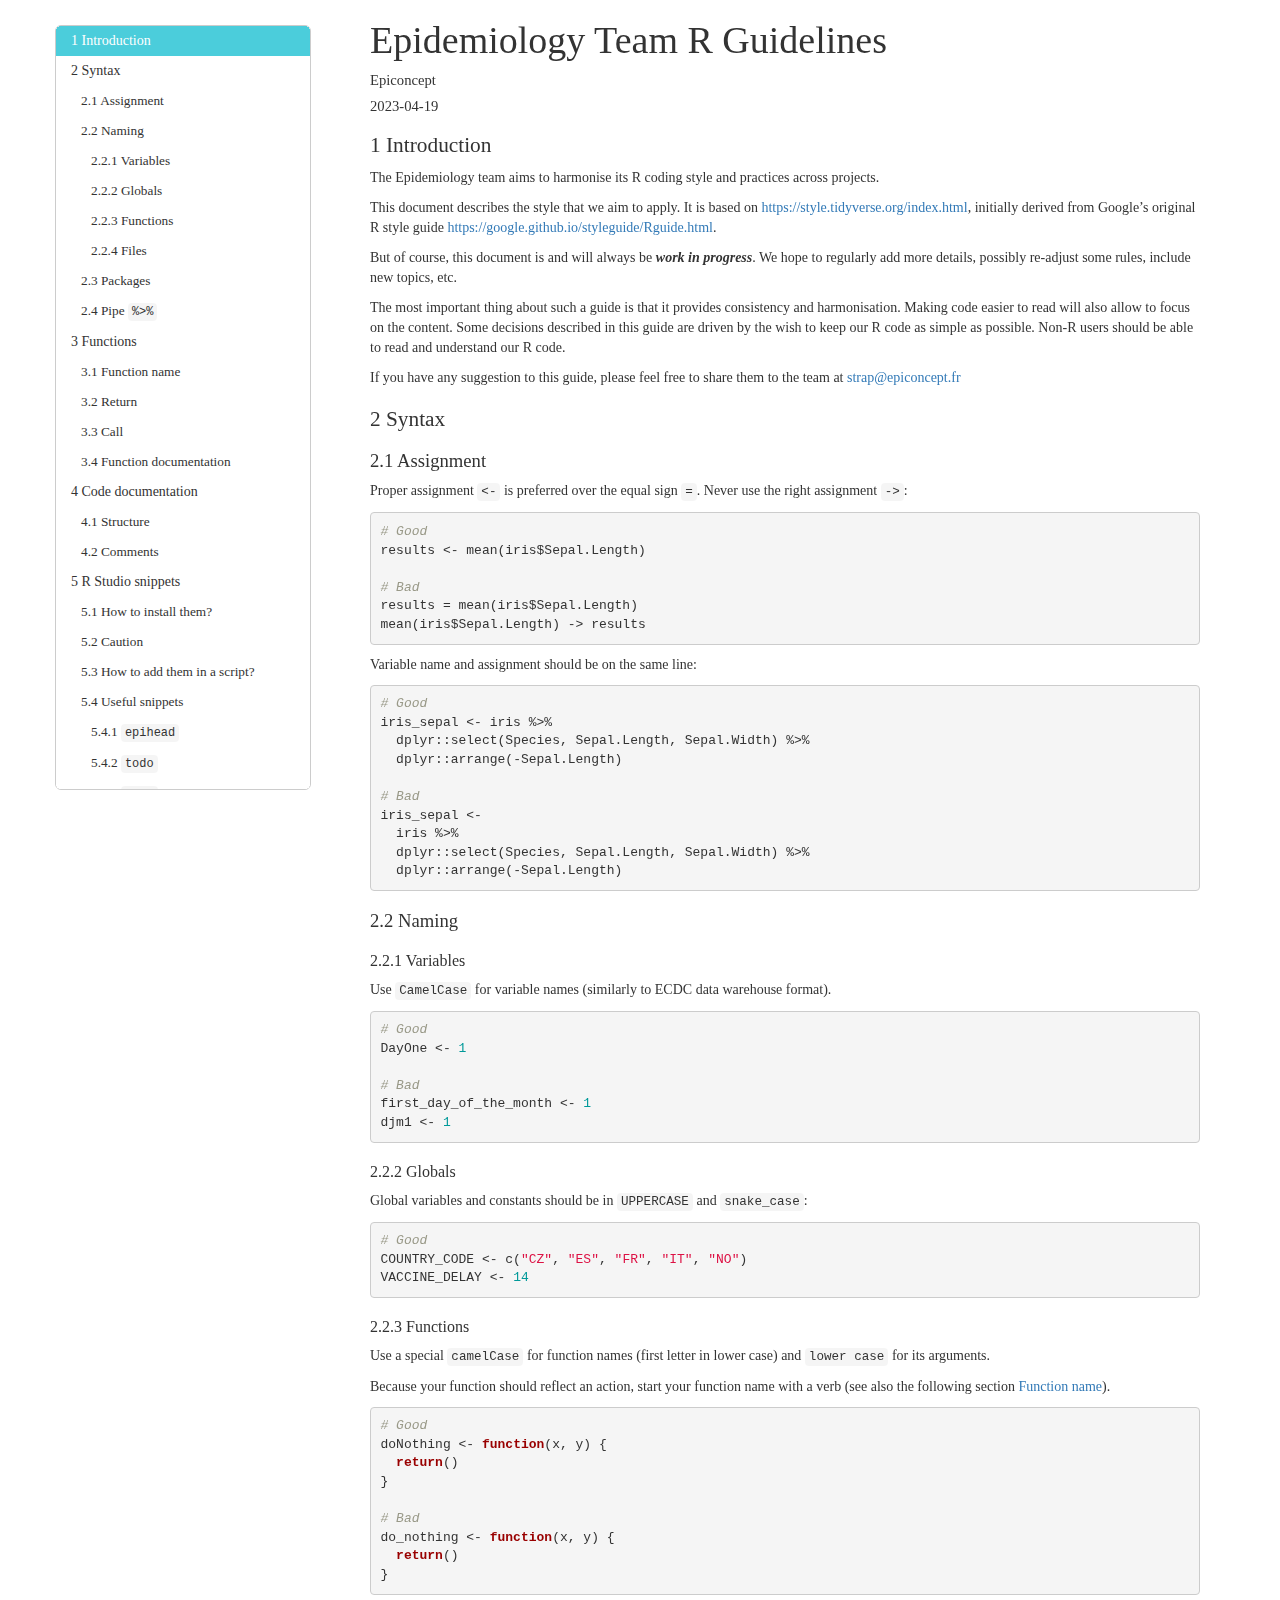
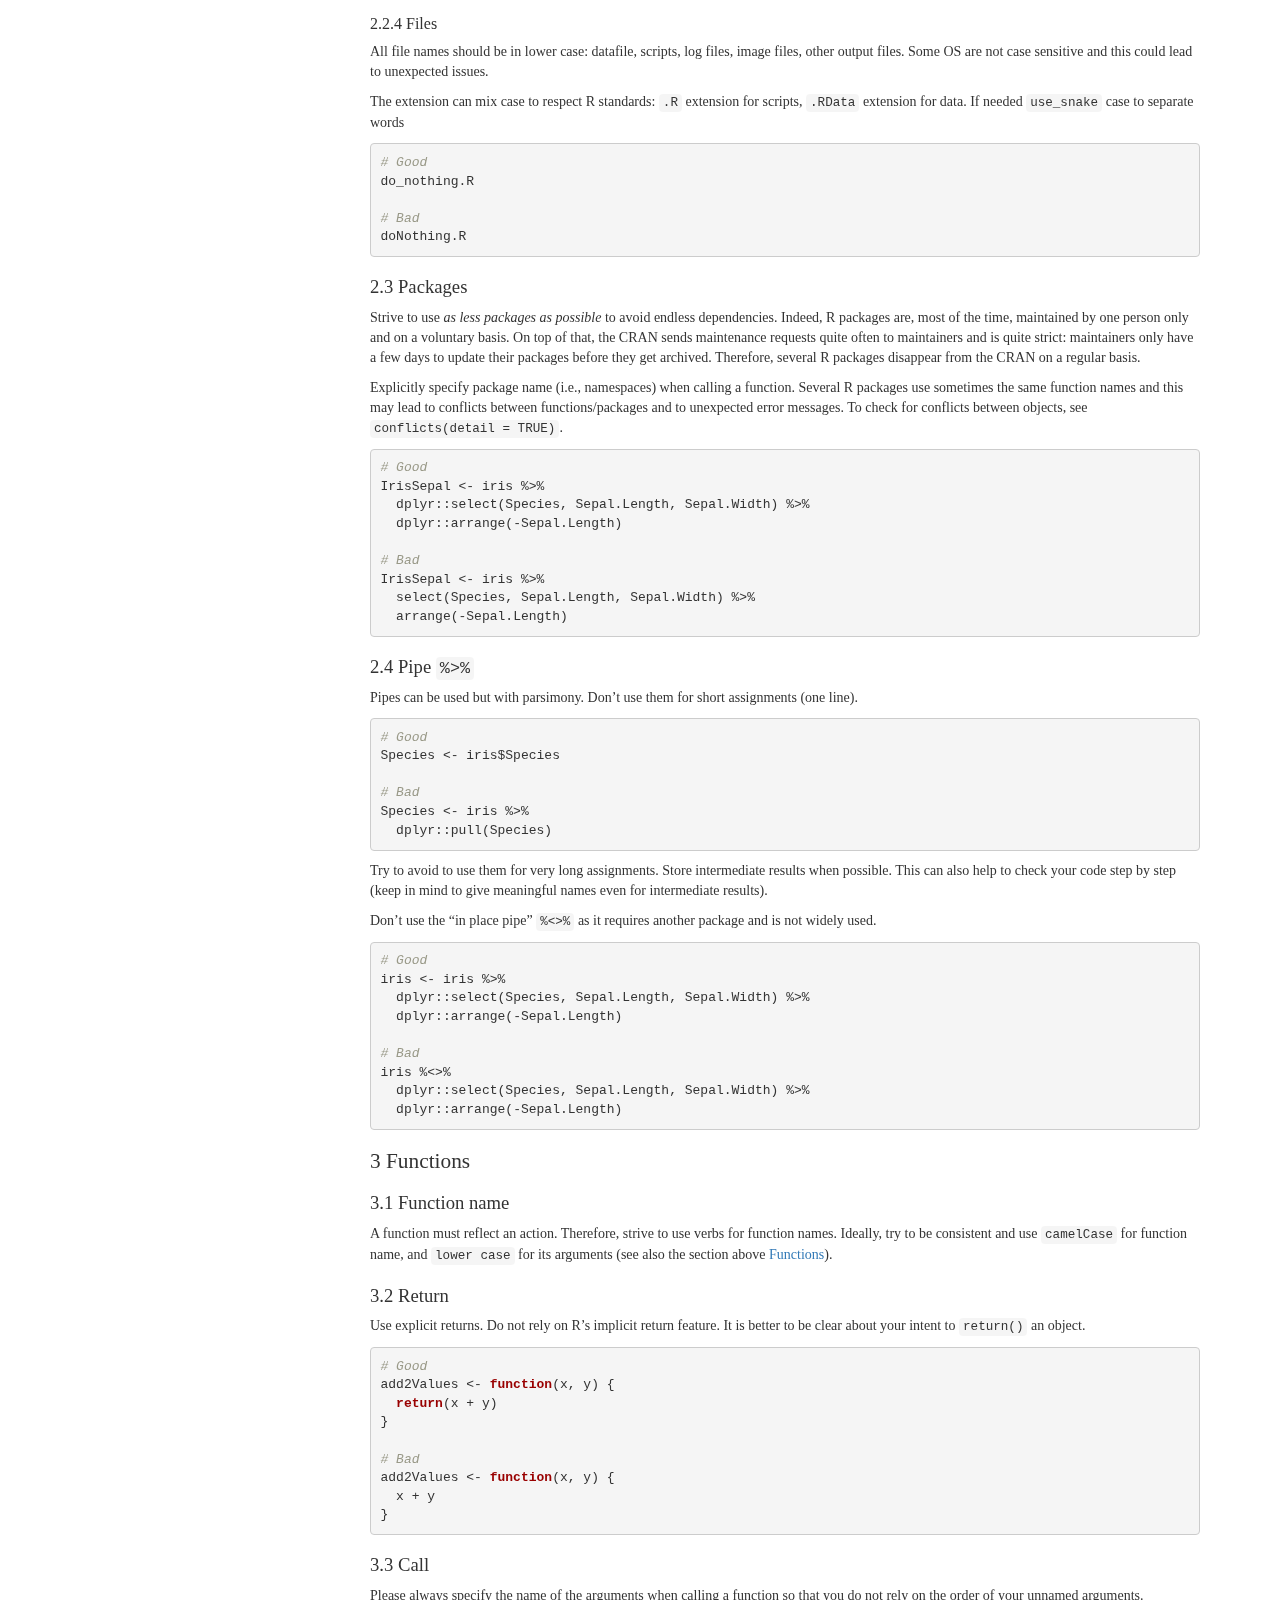
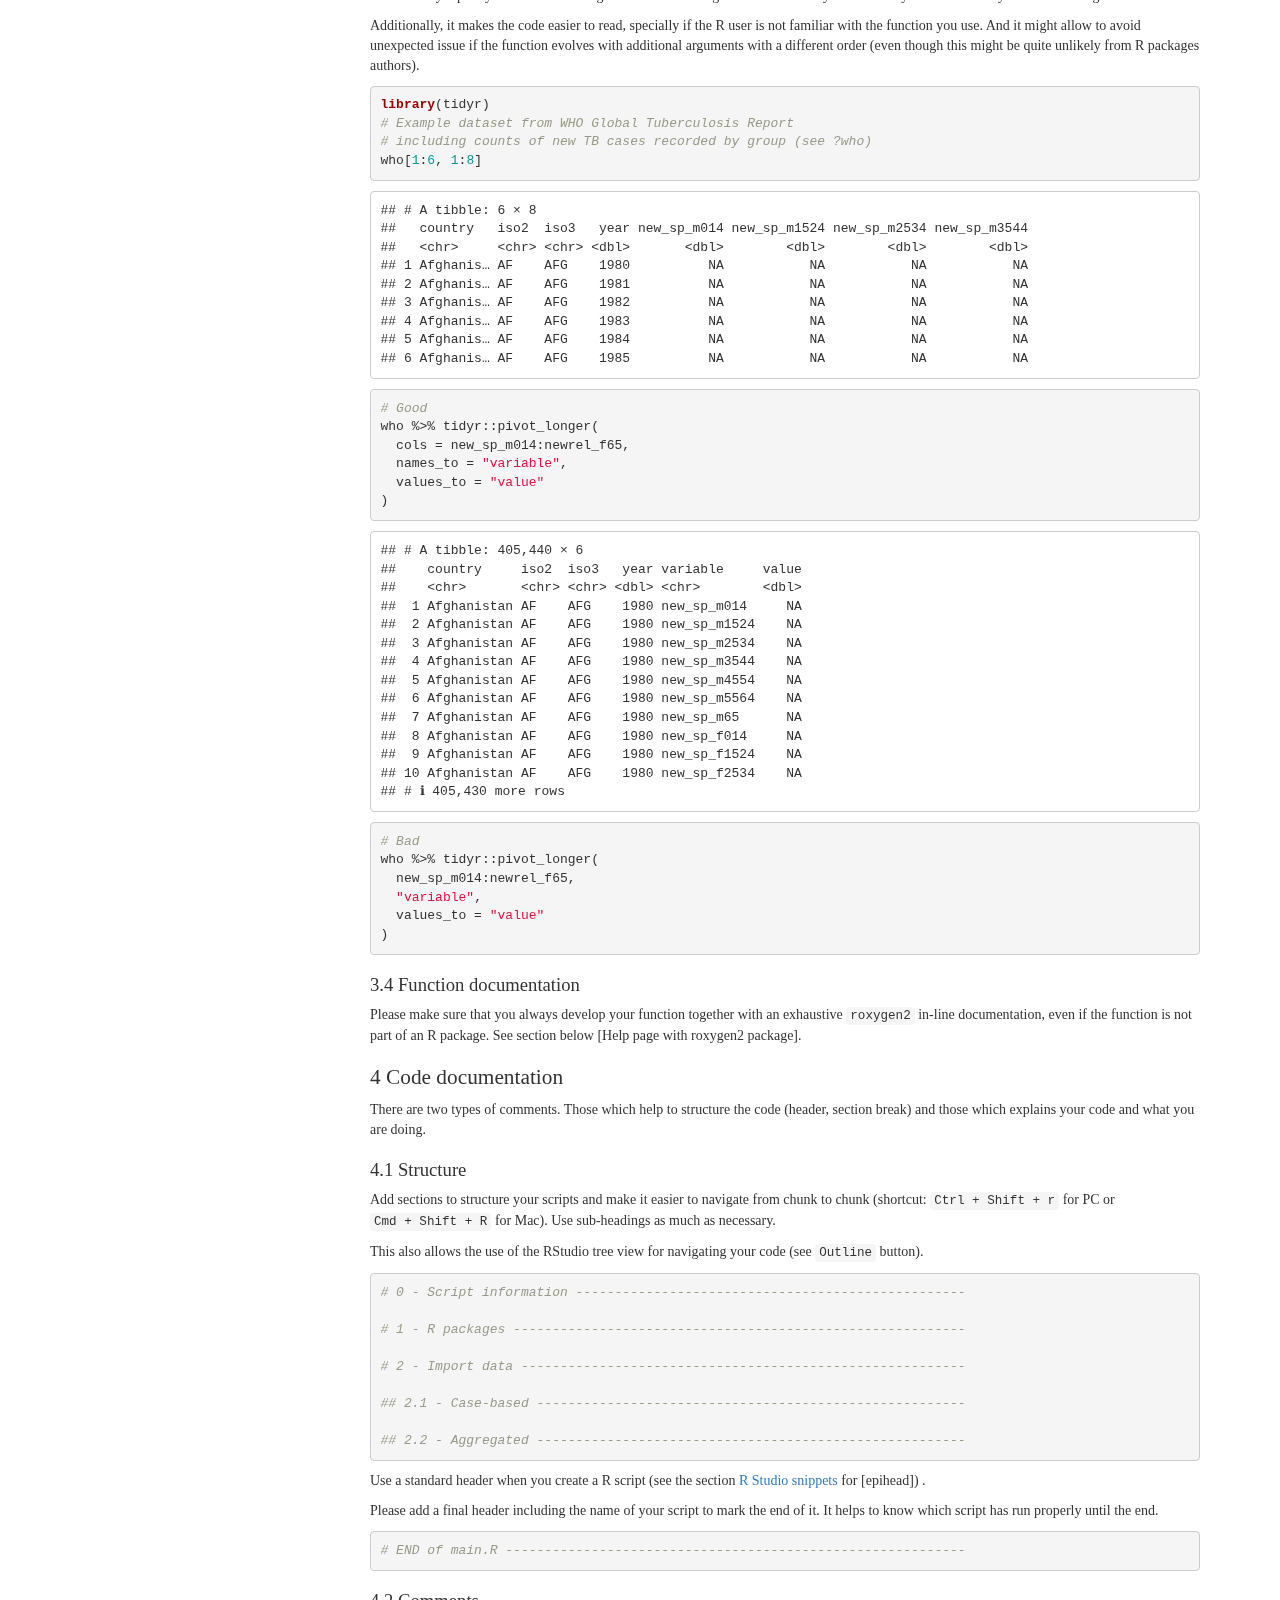
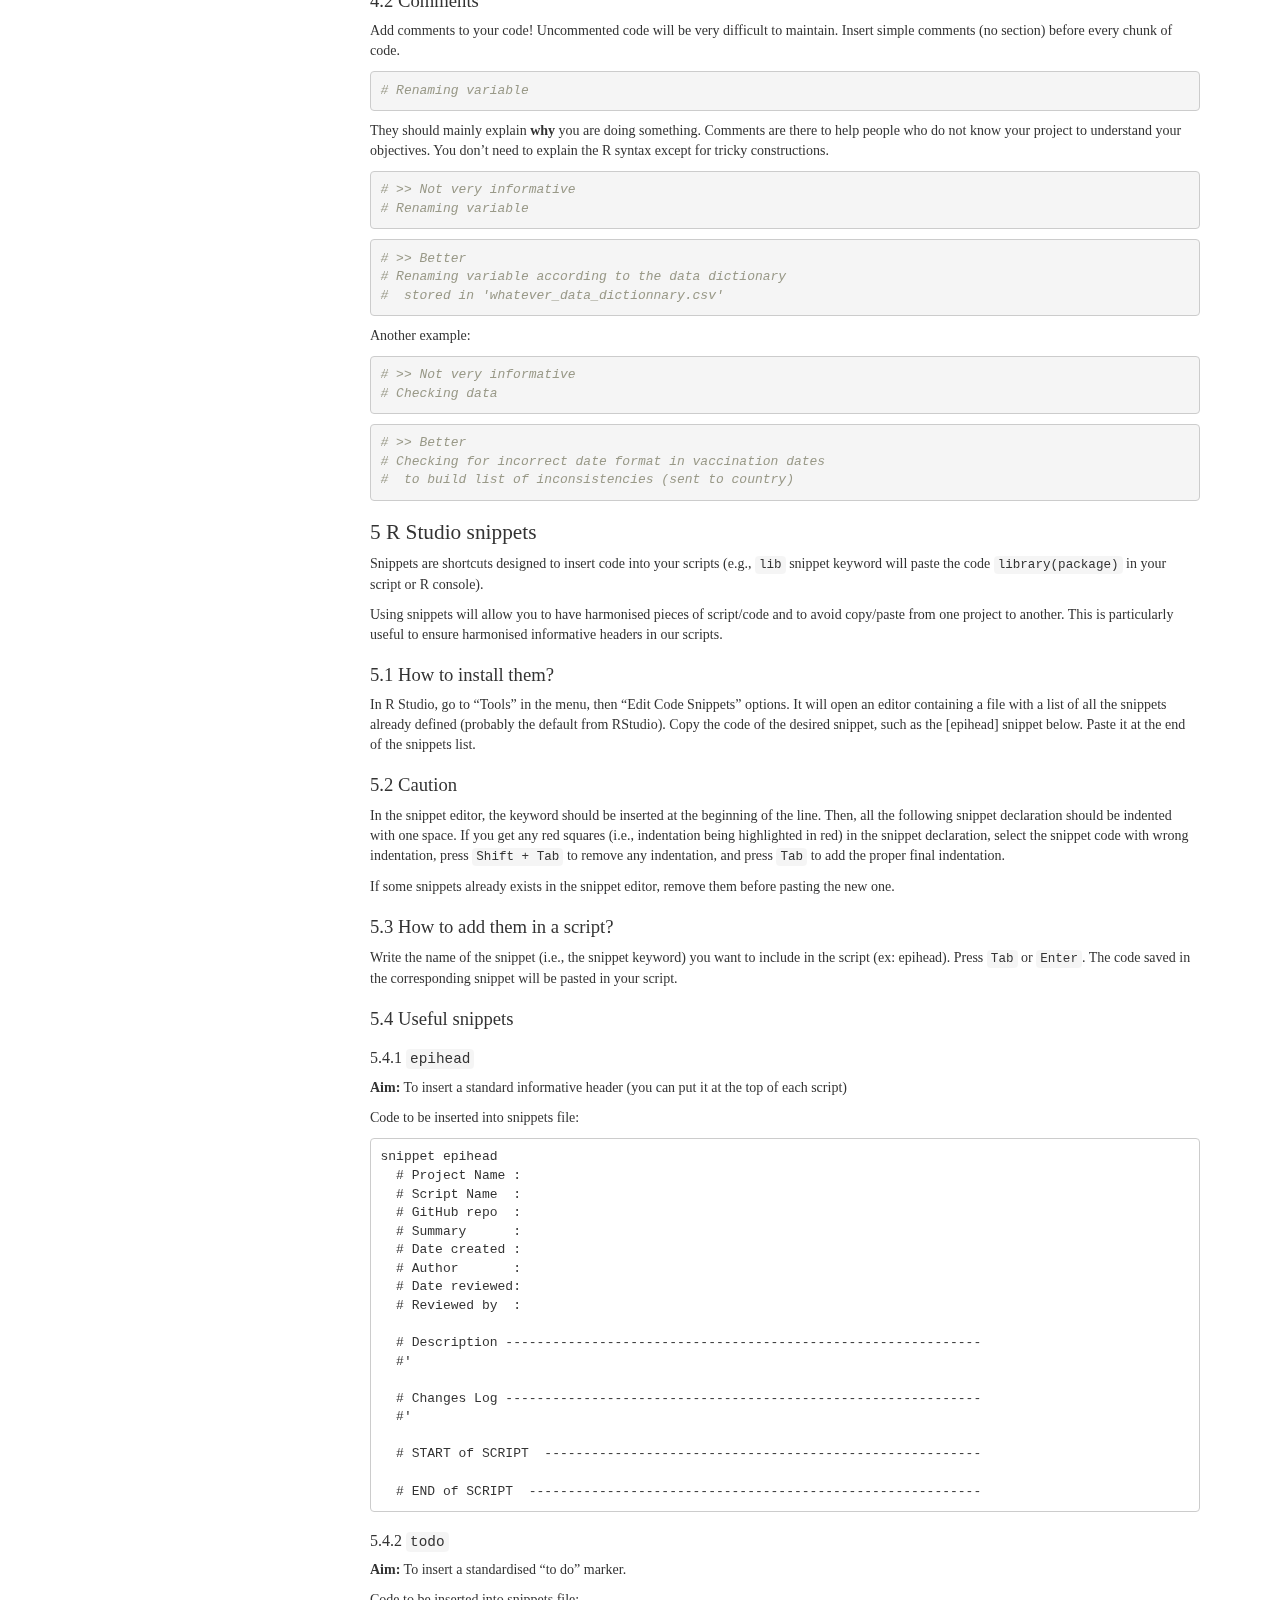
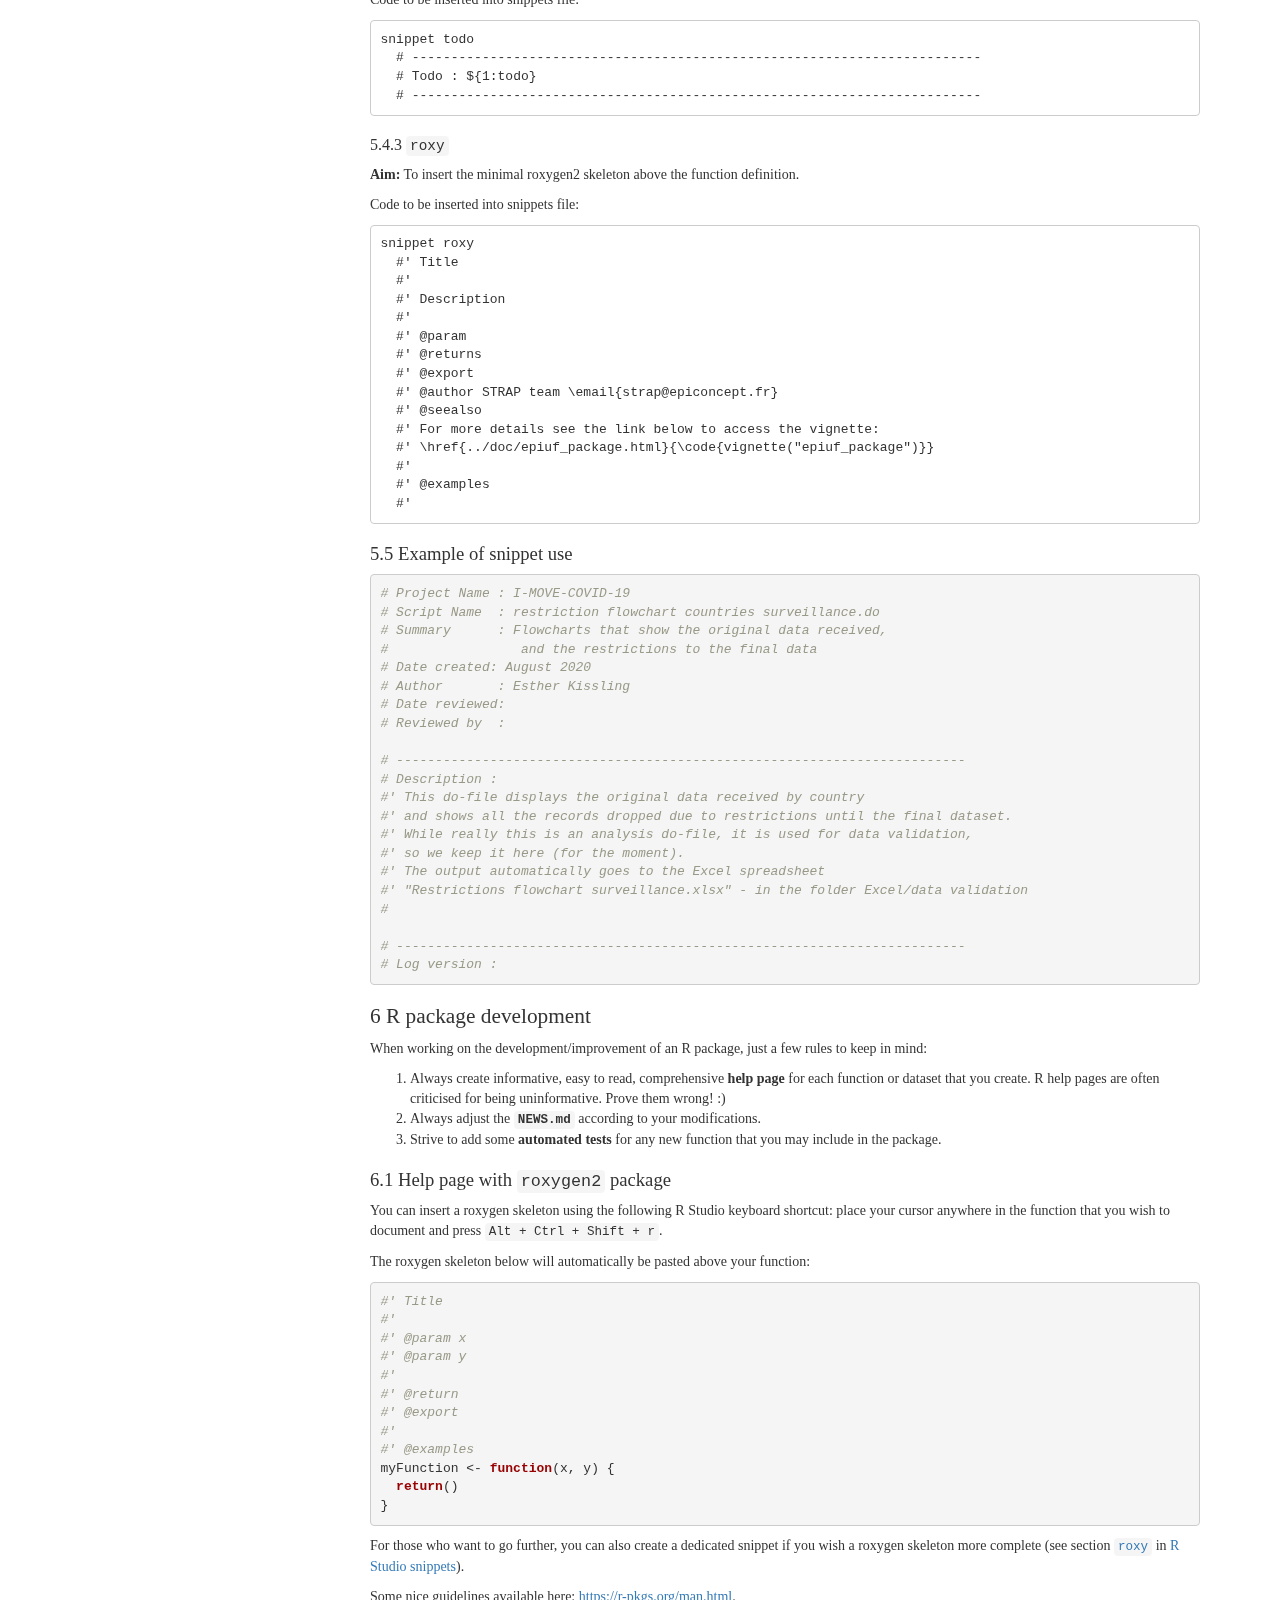
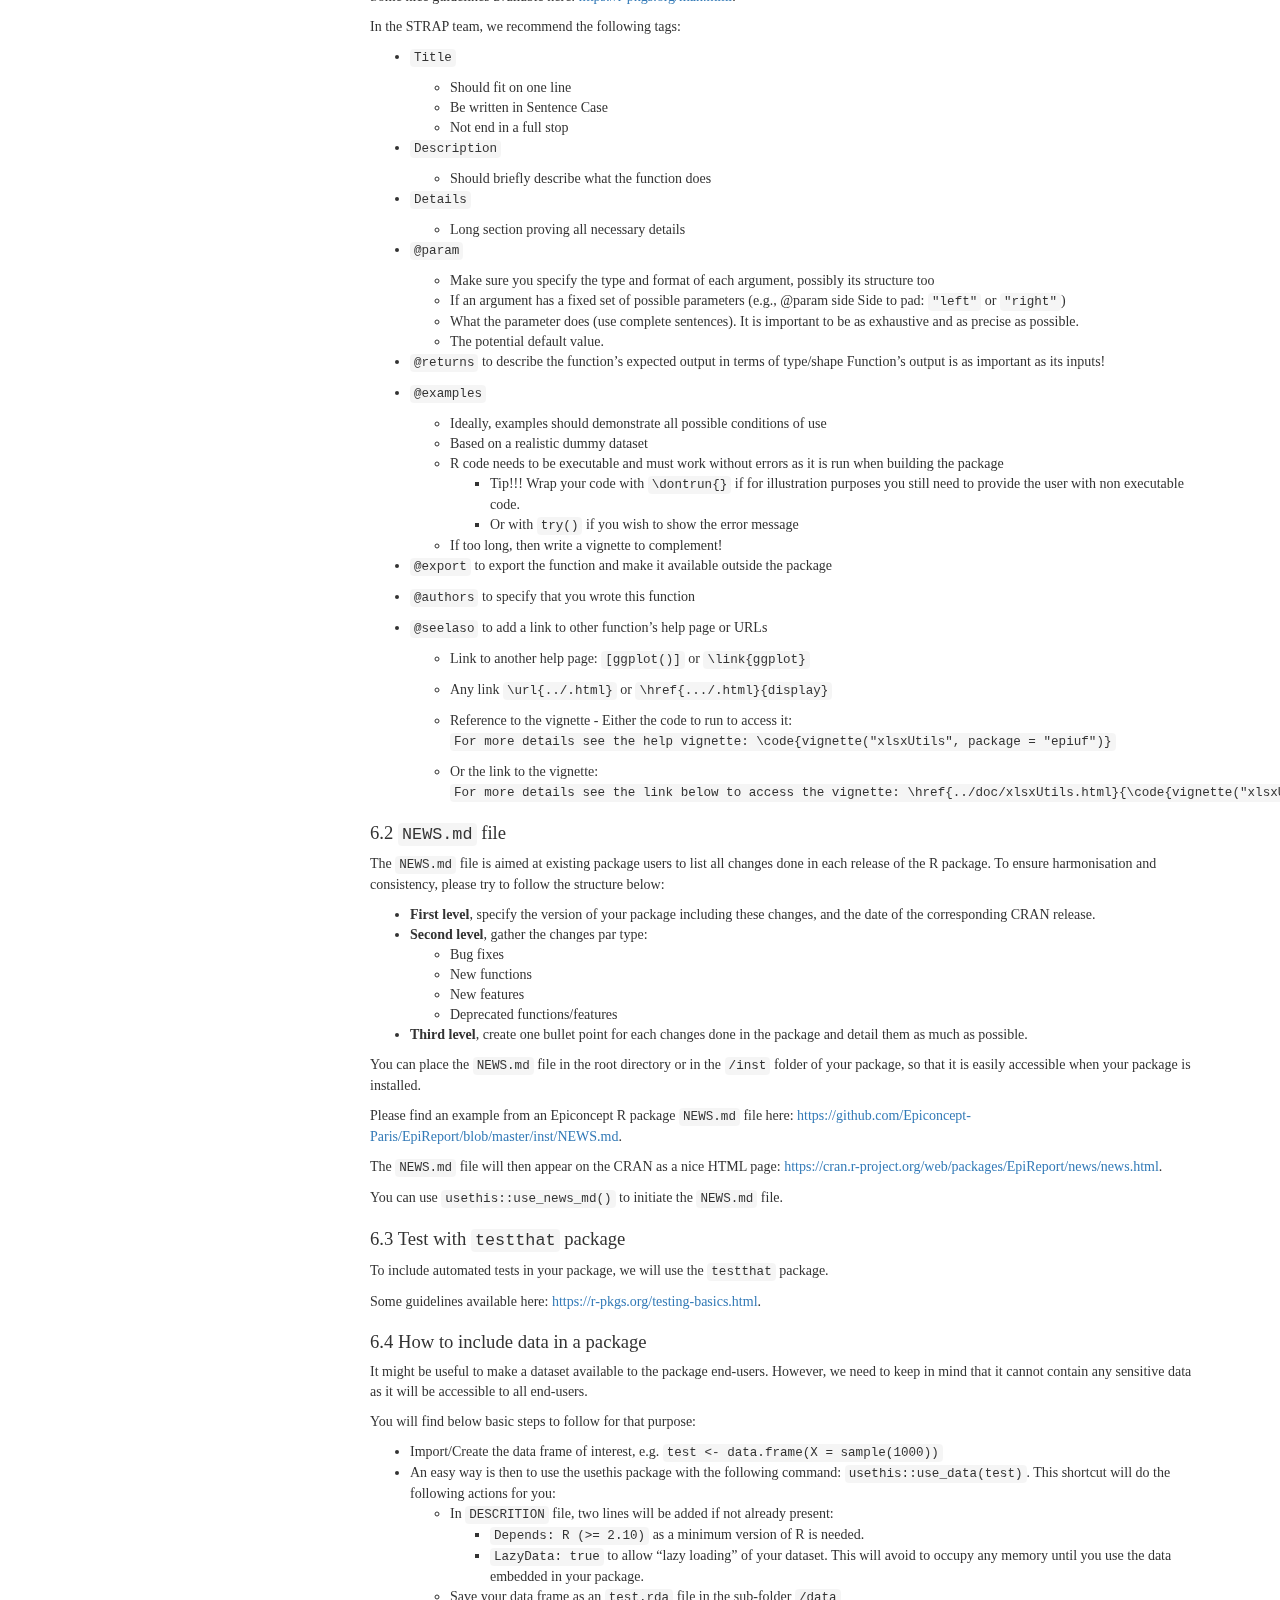
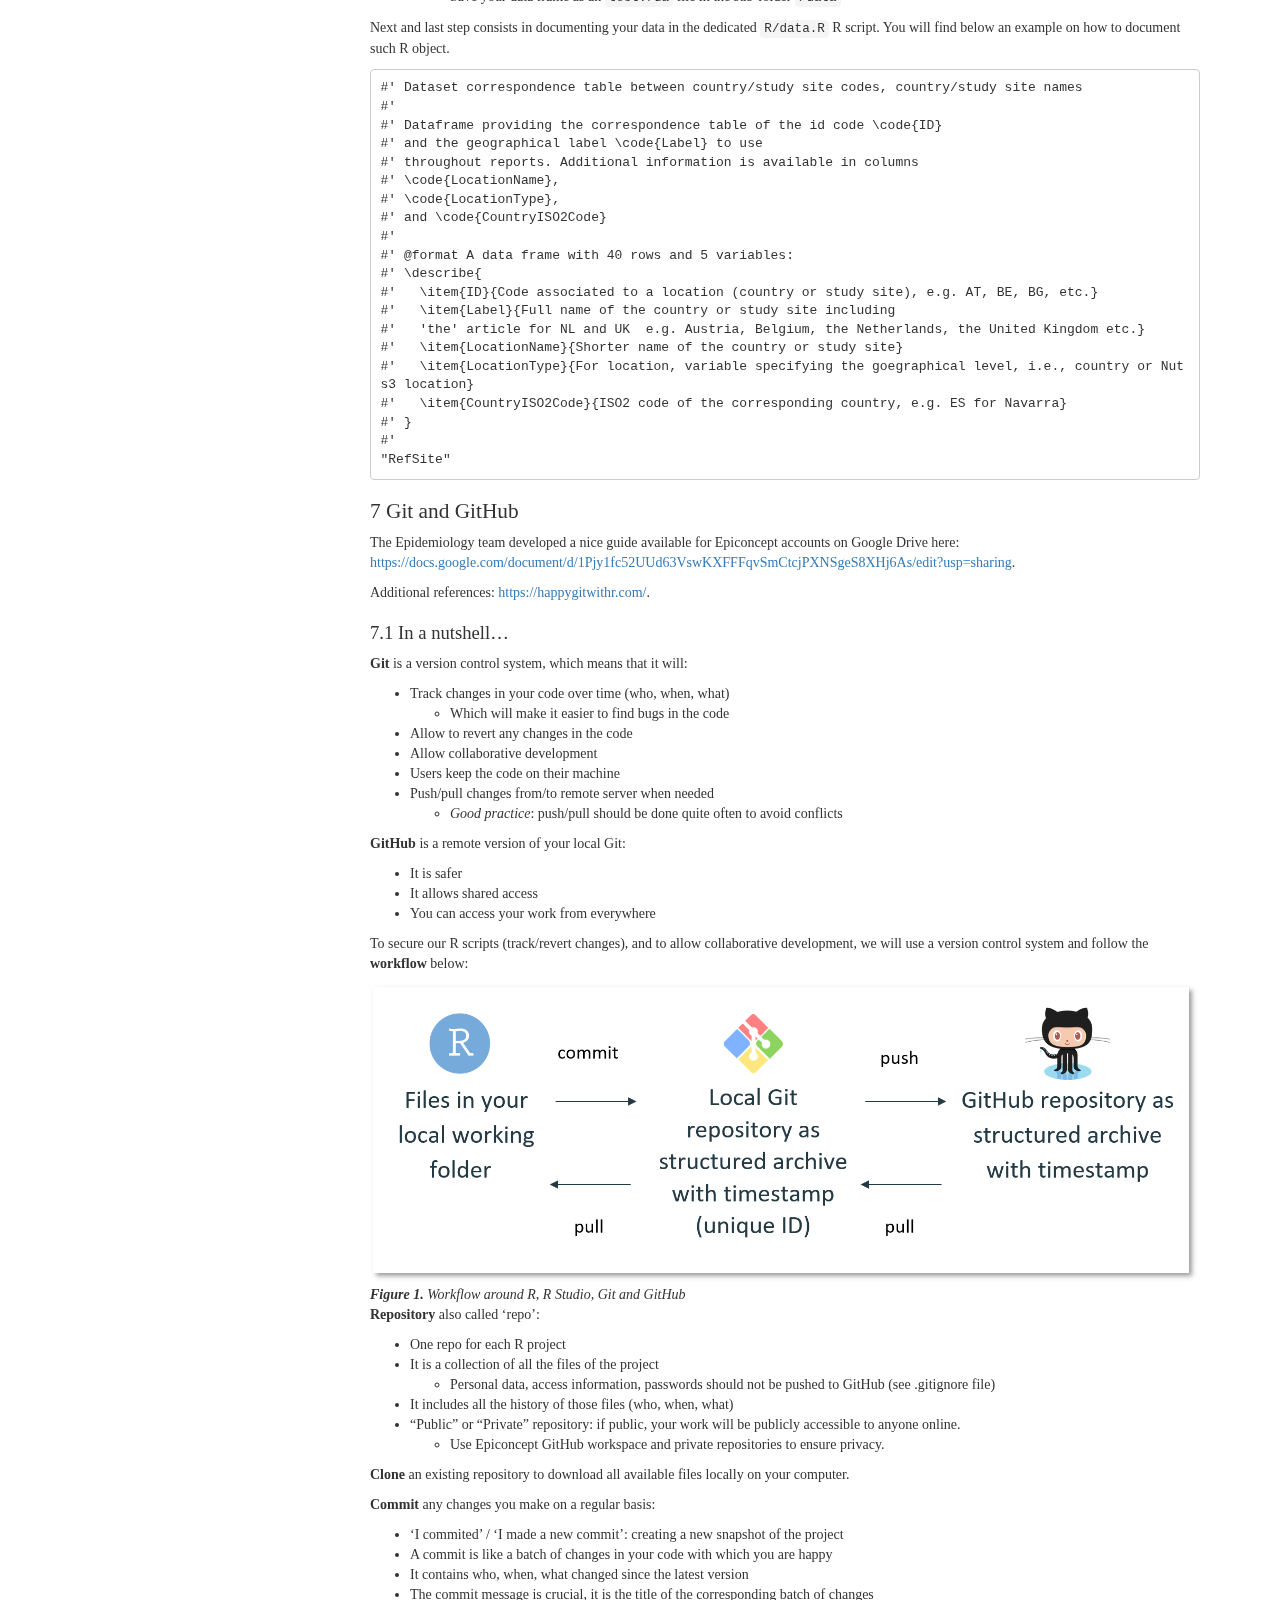
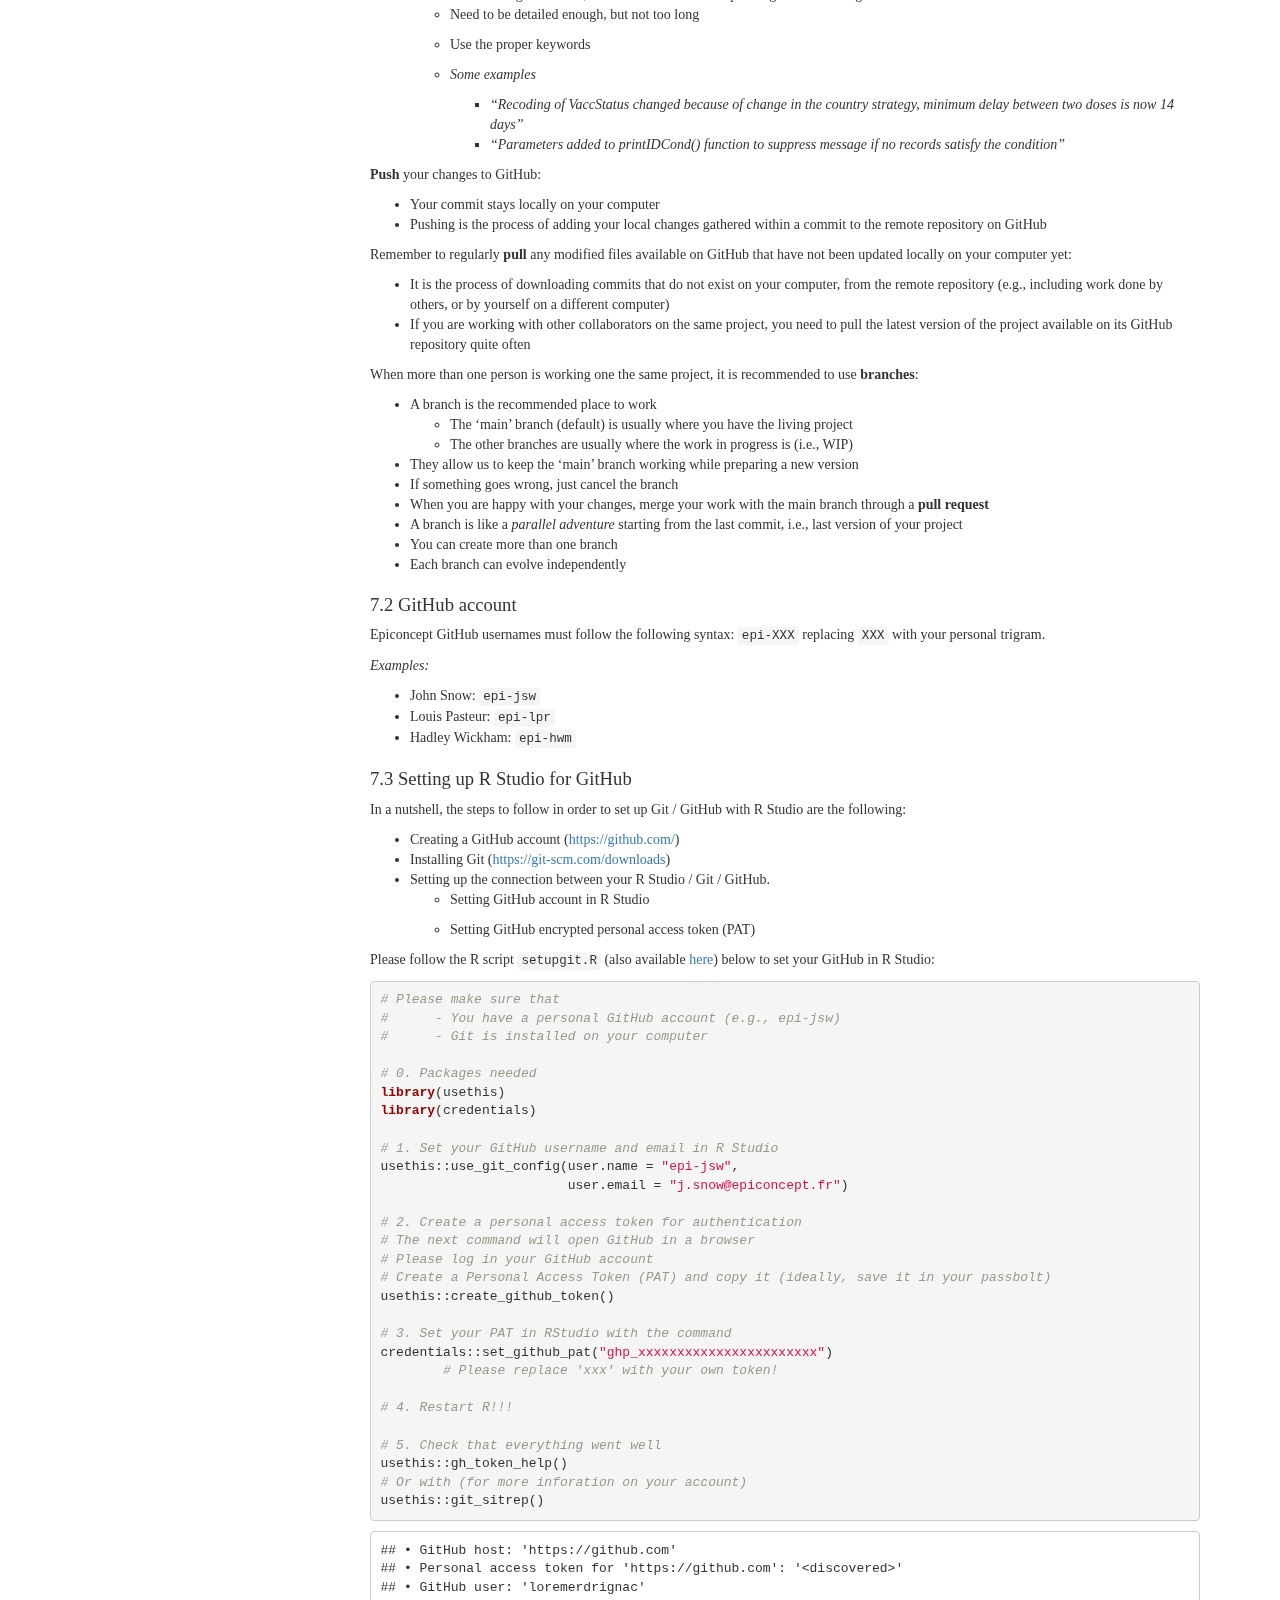
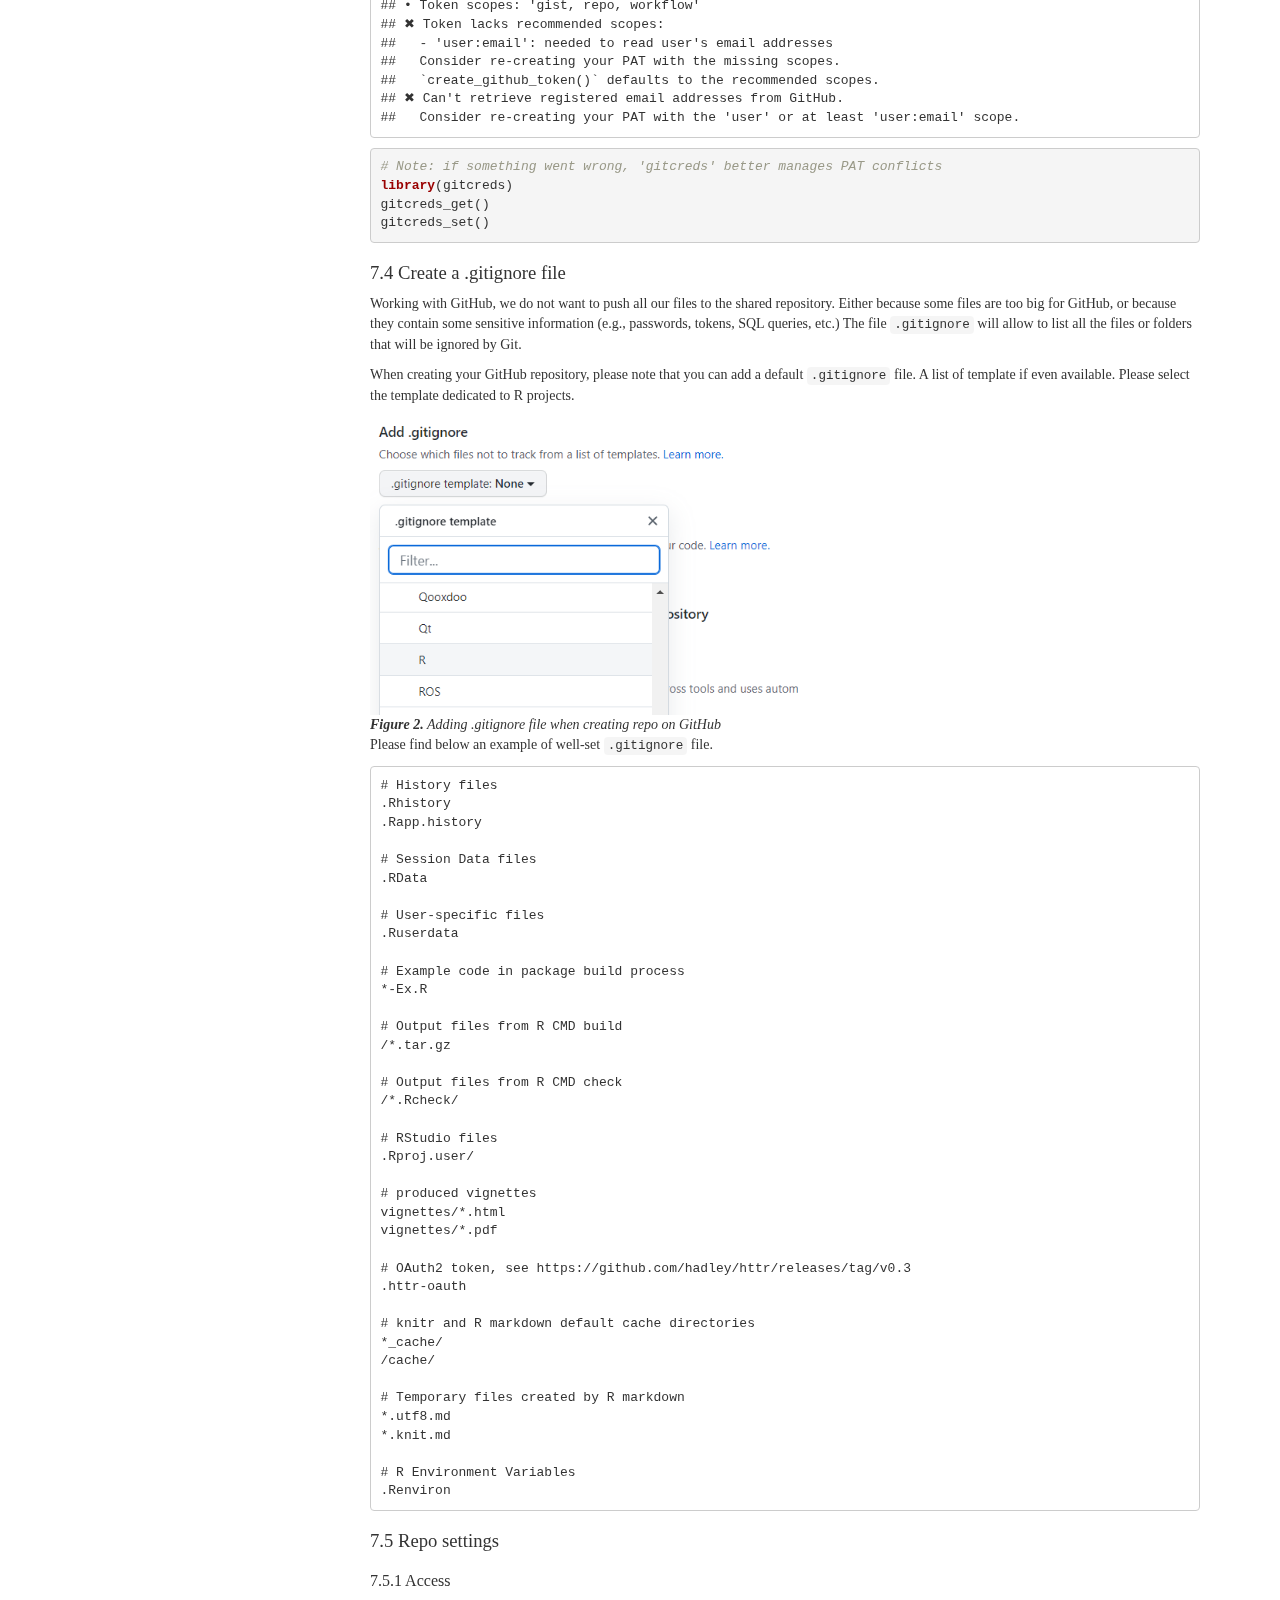
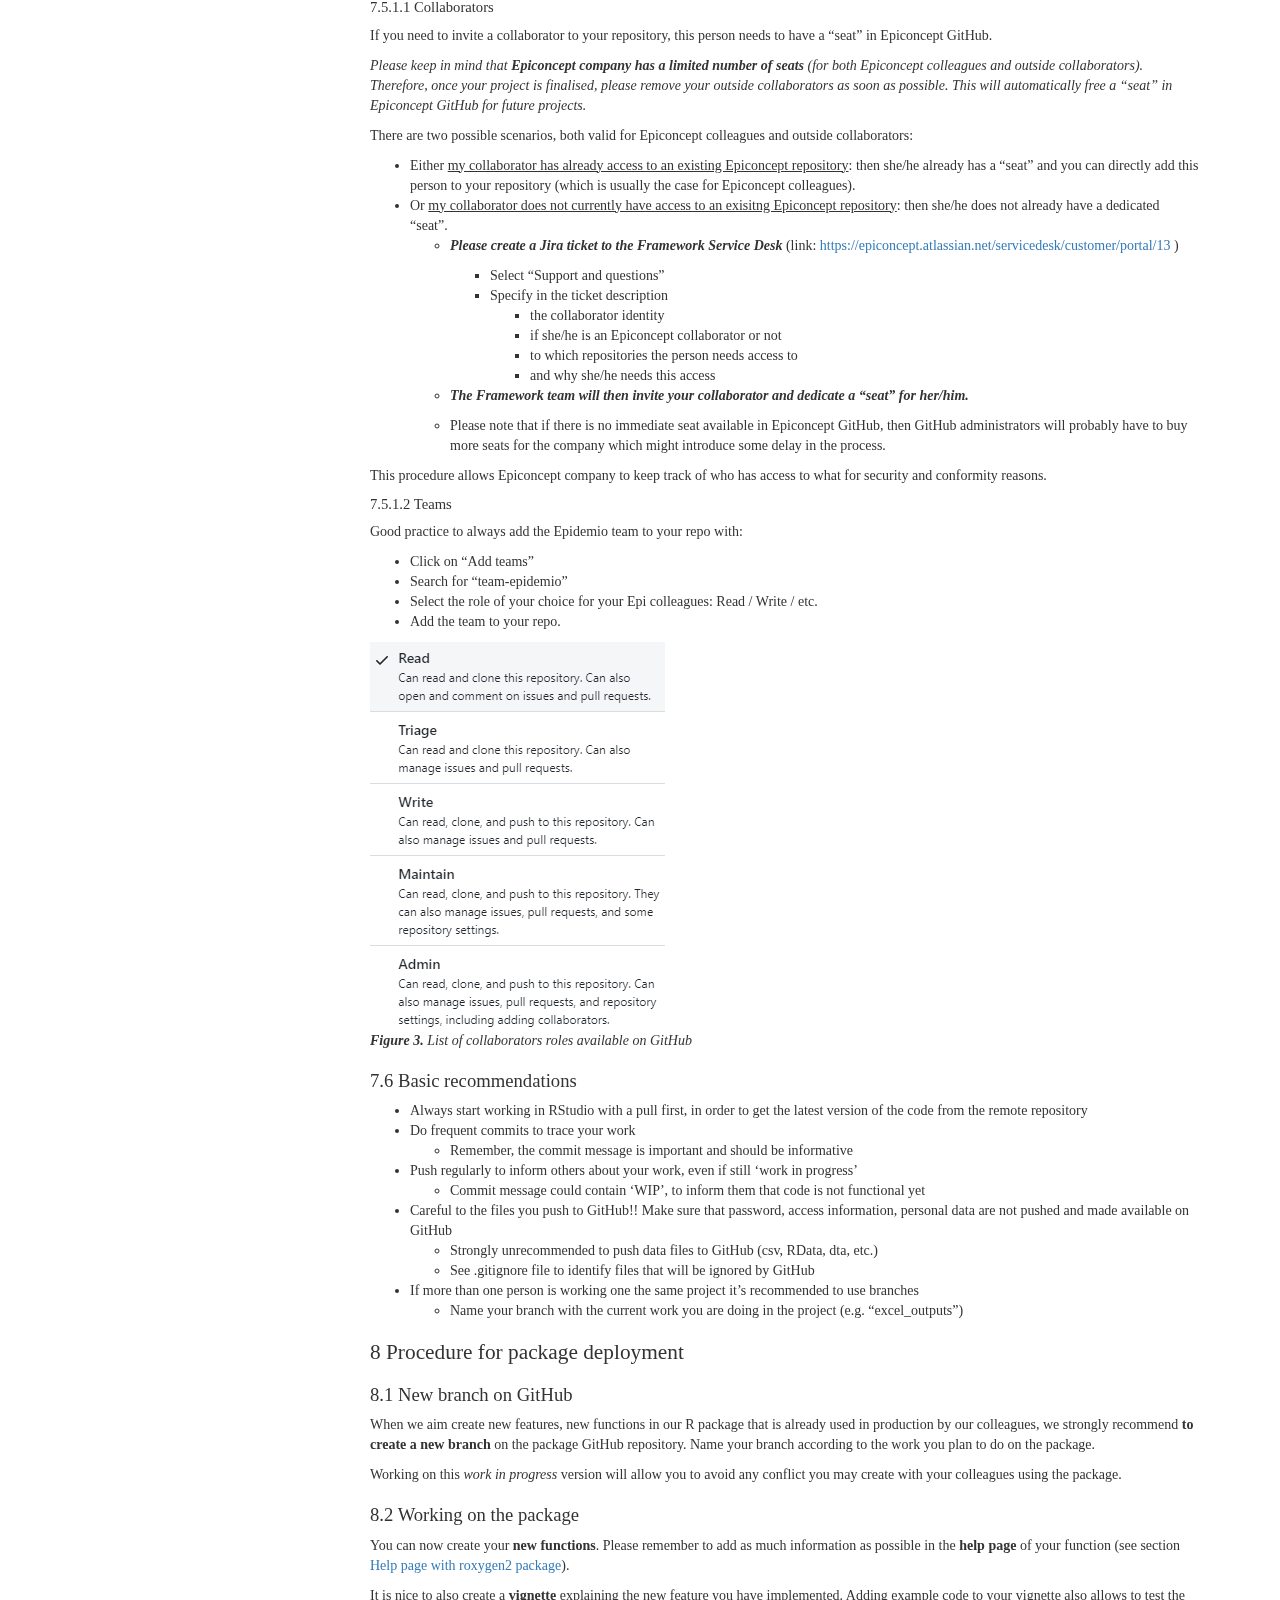
==== commit e76b9d53: "Adding a short section on how to include a dataset in a package" ====
--- a/Guidelines/r_guidelines.html
+++ b/Guidelines/r_guidelines.html
@@ -2038,6 +2038,57 @@
 <code>testthat</code> package.</p>
 <p>Some guidelines available here: <a href="https://r-pkgs.org/testing-basics.html" class="uri">https://r-pkgs.org/testing-basics.html</a>.</p>
 </div>
+<div id="how-to-include-data-in-a-package" class="section level2" number="6.4">
+<h2><span class="header-section-number">6.4</span> How to include data
+in a package</h2>
+<p>It might be useful to make a dataset available to the package
+end-users. However, we need to keep in mind that it cannot contain any
+sensitive data as it will be accessible to all end-users.</p>
+<p>You will find below basic steps to follow for that purpose:</p>
+<ul>
+<li>Import/Create the data frame of interest,
+e.g. <code>test &lt;- data.frame(X = sample(1000))</code></li>
+<li>An easy way is then to use the usethis package with the following
+command: <code>usethis::use_data(test)</code>. This shortcut will do the
+following actions for you:
+<ul>
+<li>In <code>DESCRITION</code> file, two lines will be added if not
+already present:
+<ul>
+<li><code>Depends: R (&gt;= 2.10)</code> as a minimum version of R is
+needed.</li>
+<li><code>LazyData: true</code> to allow “lazy loading” of your dataset.
+This will avoid to occupy any memory until you use the data embedded in
+your package.</li>
+</ul></li>
+<li>Save your data frame as an <code>test.rda</code> file in the
+sub-folder <code>/data</code></li>
+</ul></li>
+</ul>
+<p>Next and last step consists in documenting your data in the dedicated
+<code>R/data.R</code> R script. You will find below an example on how to
+document such R object.</p>
+<pre><code>#&#39; Dataset correspondence table between country/study site codes, country/study site names
+#&#39;
+#&#39; Dataframe providing the correspondence table of the id code \code{ID}
+#&#39; and the geographical label \code{Label} to use
+#&#39; throughout reports. Additional information is available in columns 
+#&#39; \code{LocationName},
+#&#39; \code{LocationType},
+#&#39; and \code{CountryISO2Code}
+#&#39;
+#&#39; @format A data frame with 40 rows and 5 variables:
+#&#39; \describe{
+#&#39;   \item{ID}{Code associated to a location (country or study site), e.g. AT, BE, BG, etc.}
+#&#39;   \item{Label}{Full name of the country or study site including 
+#&#39;   &#39;the&#39; article for NL and UK  e.g. Austria, Belgium, the Netherlands, the United Kingdom etc.}
+#&#39;   \item{LocationName}{Shorter name of the country or study site}
+#&#39;   \item{LocationType}{For location, variable specifying the goegraphical level, i.e., country or Nuts3 location}
+#&#39;   \item{CountryISO2Code}{ISO2 code of the corresponding country, e.g. ES for Navarra}
+#&#39; }
+#&#39; 
+&quot;RefSite&quot;</code></pre>
+</div>
 </div>
 <div id="git-and-github" class="section level1" number="7">
 <h1><span class="header-section-number">7</span> Git and GitHub</h1>
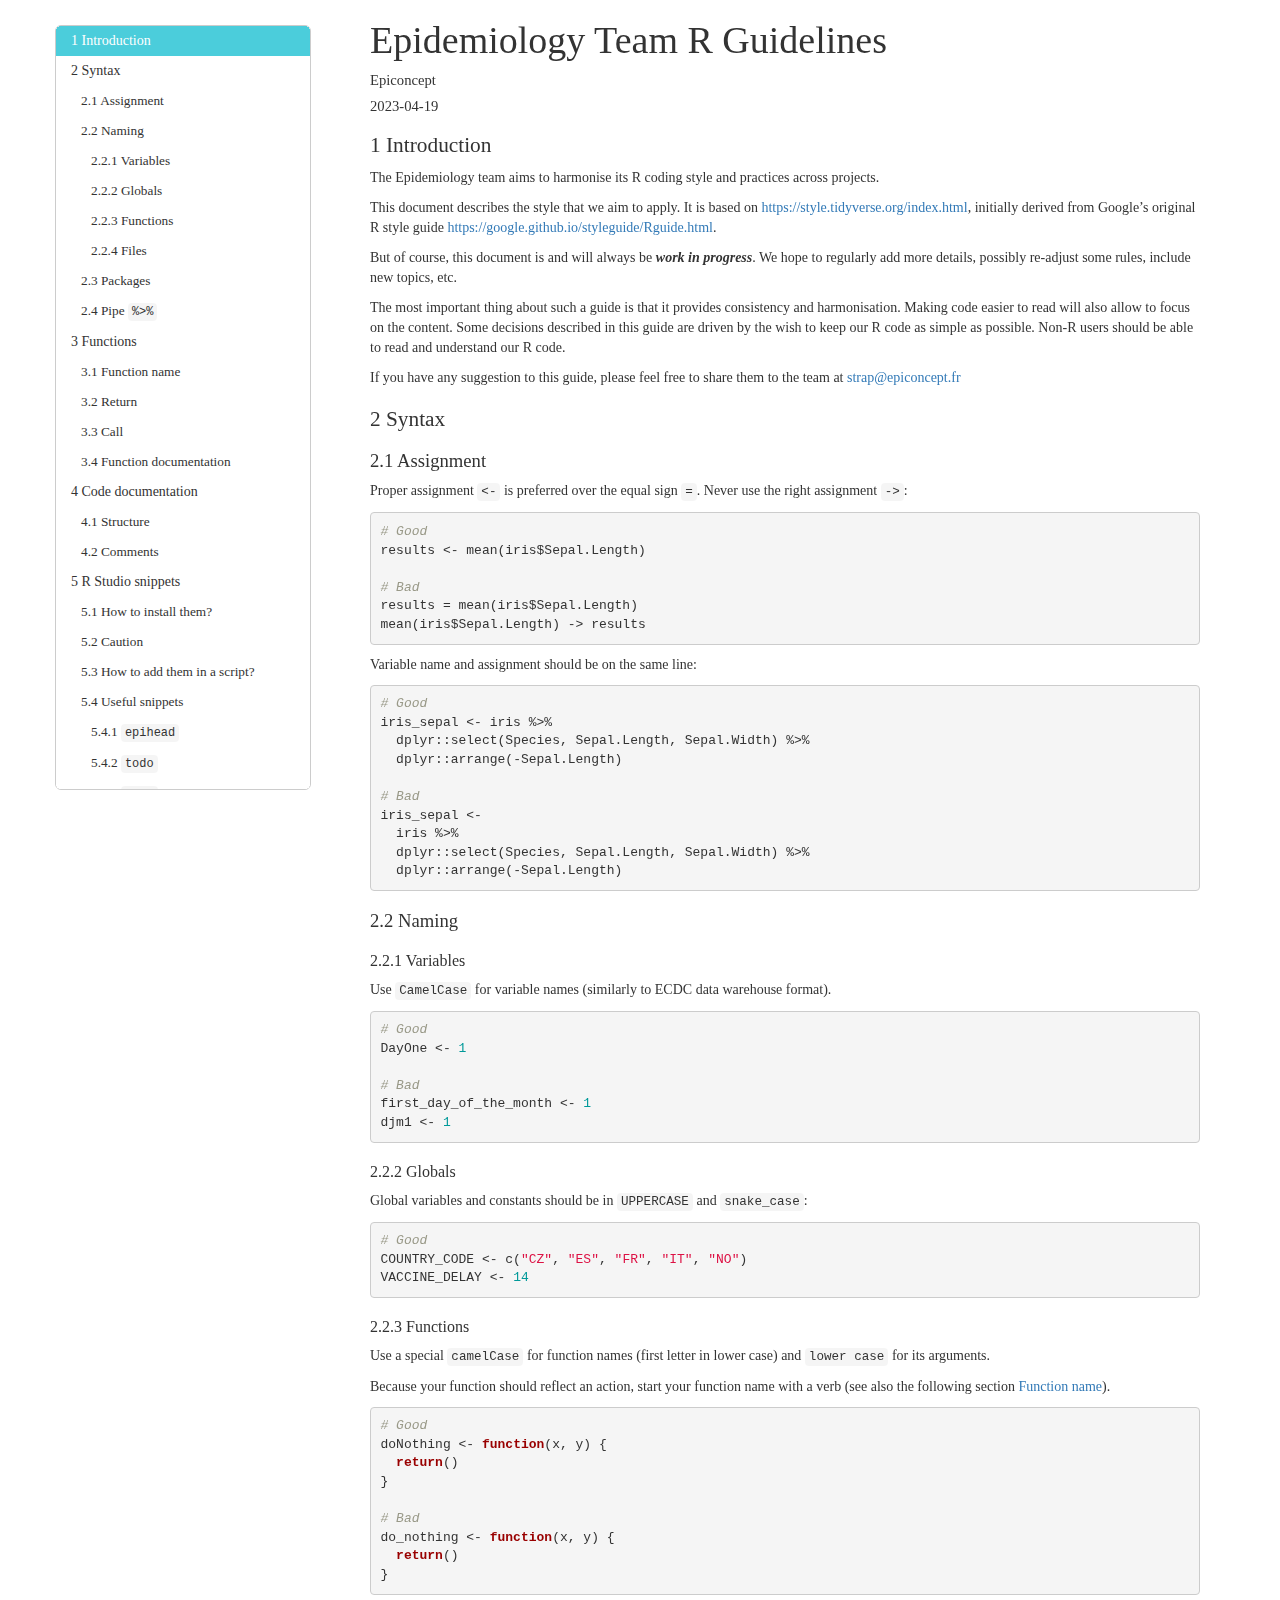
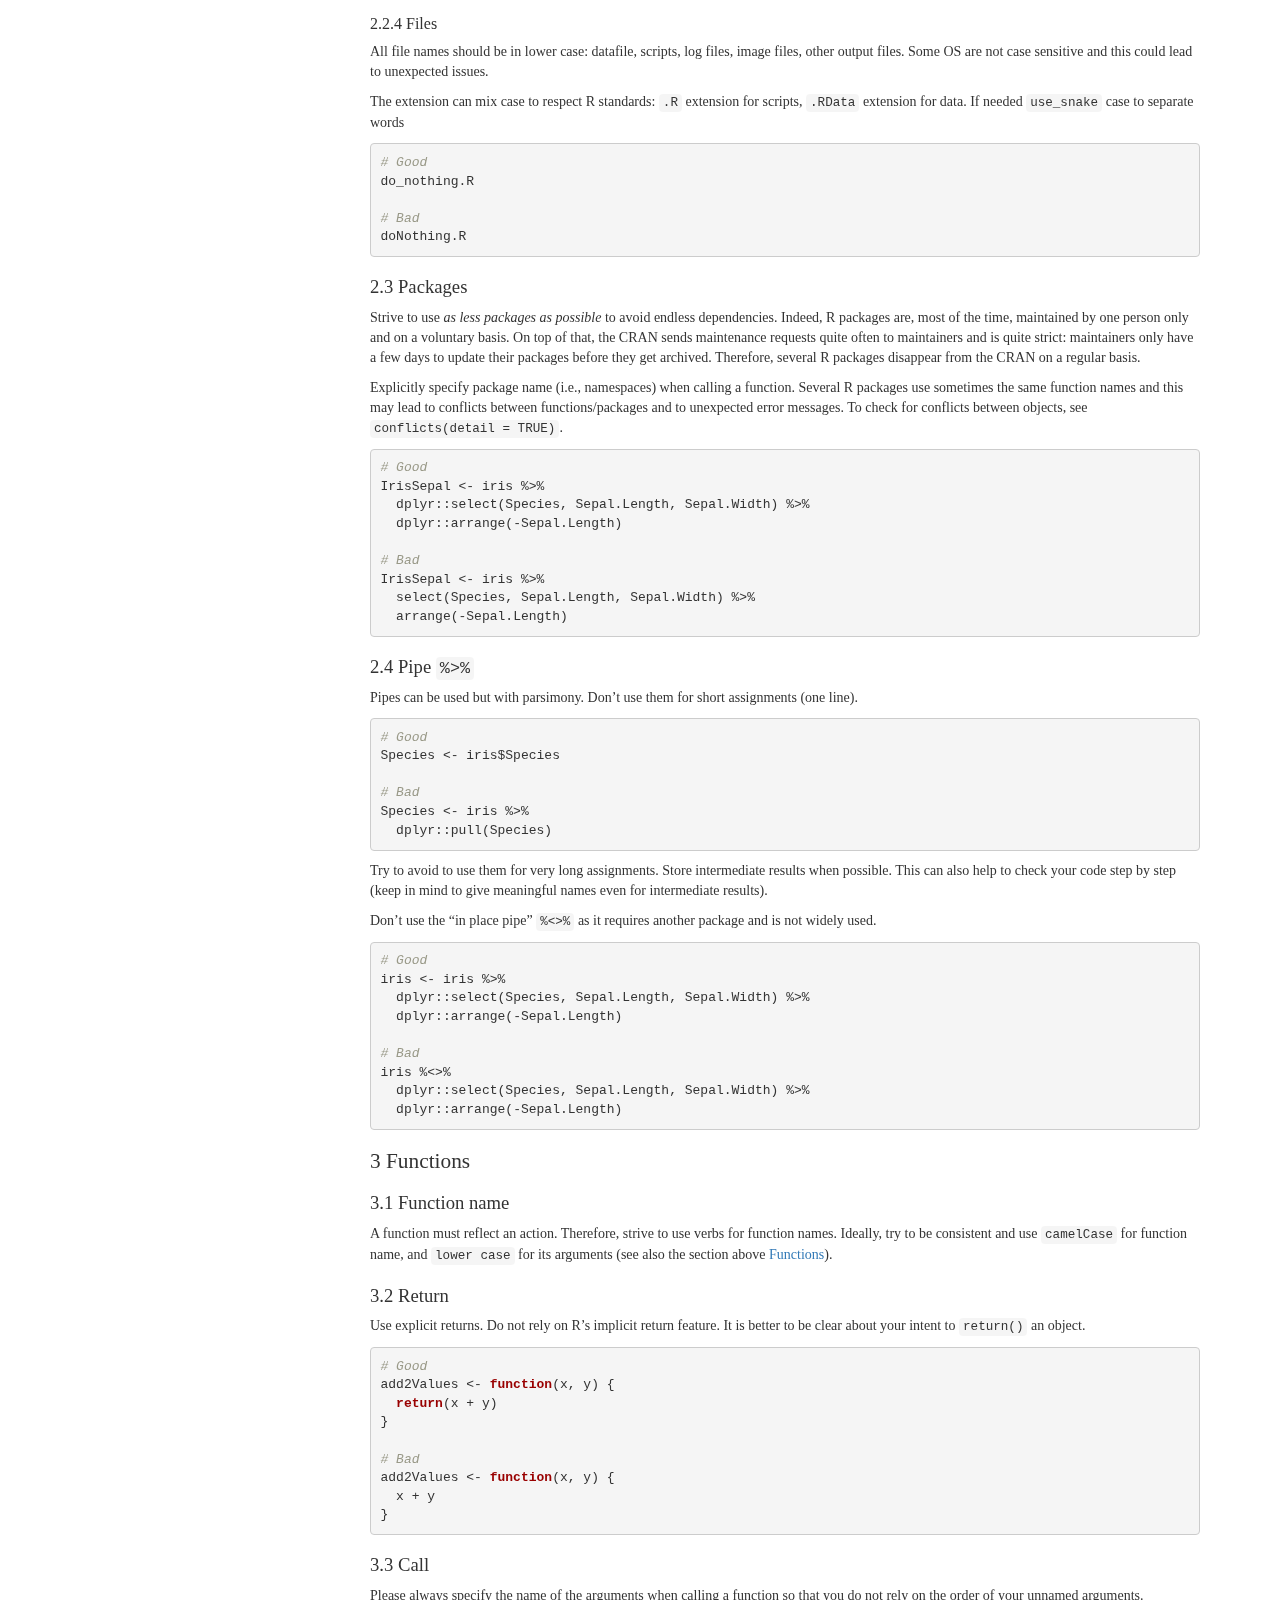
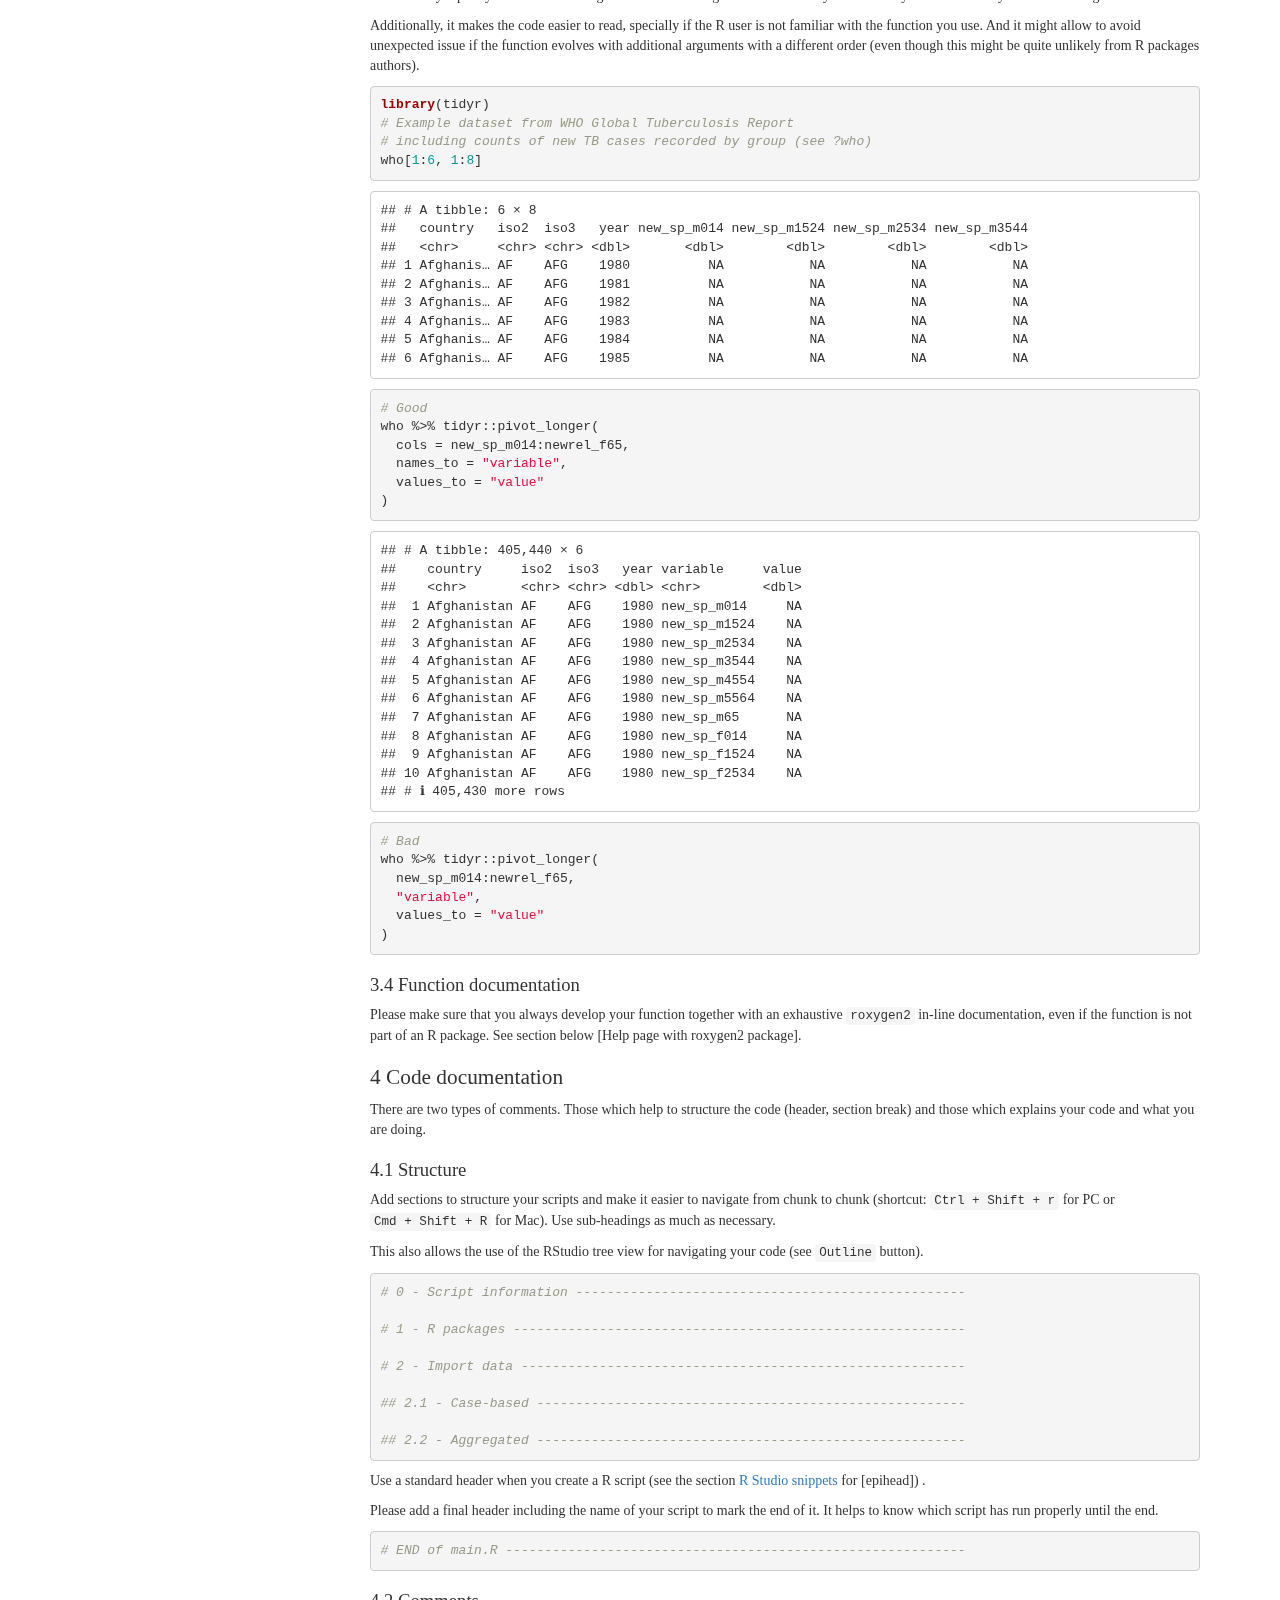
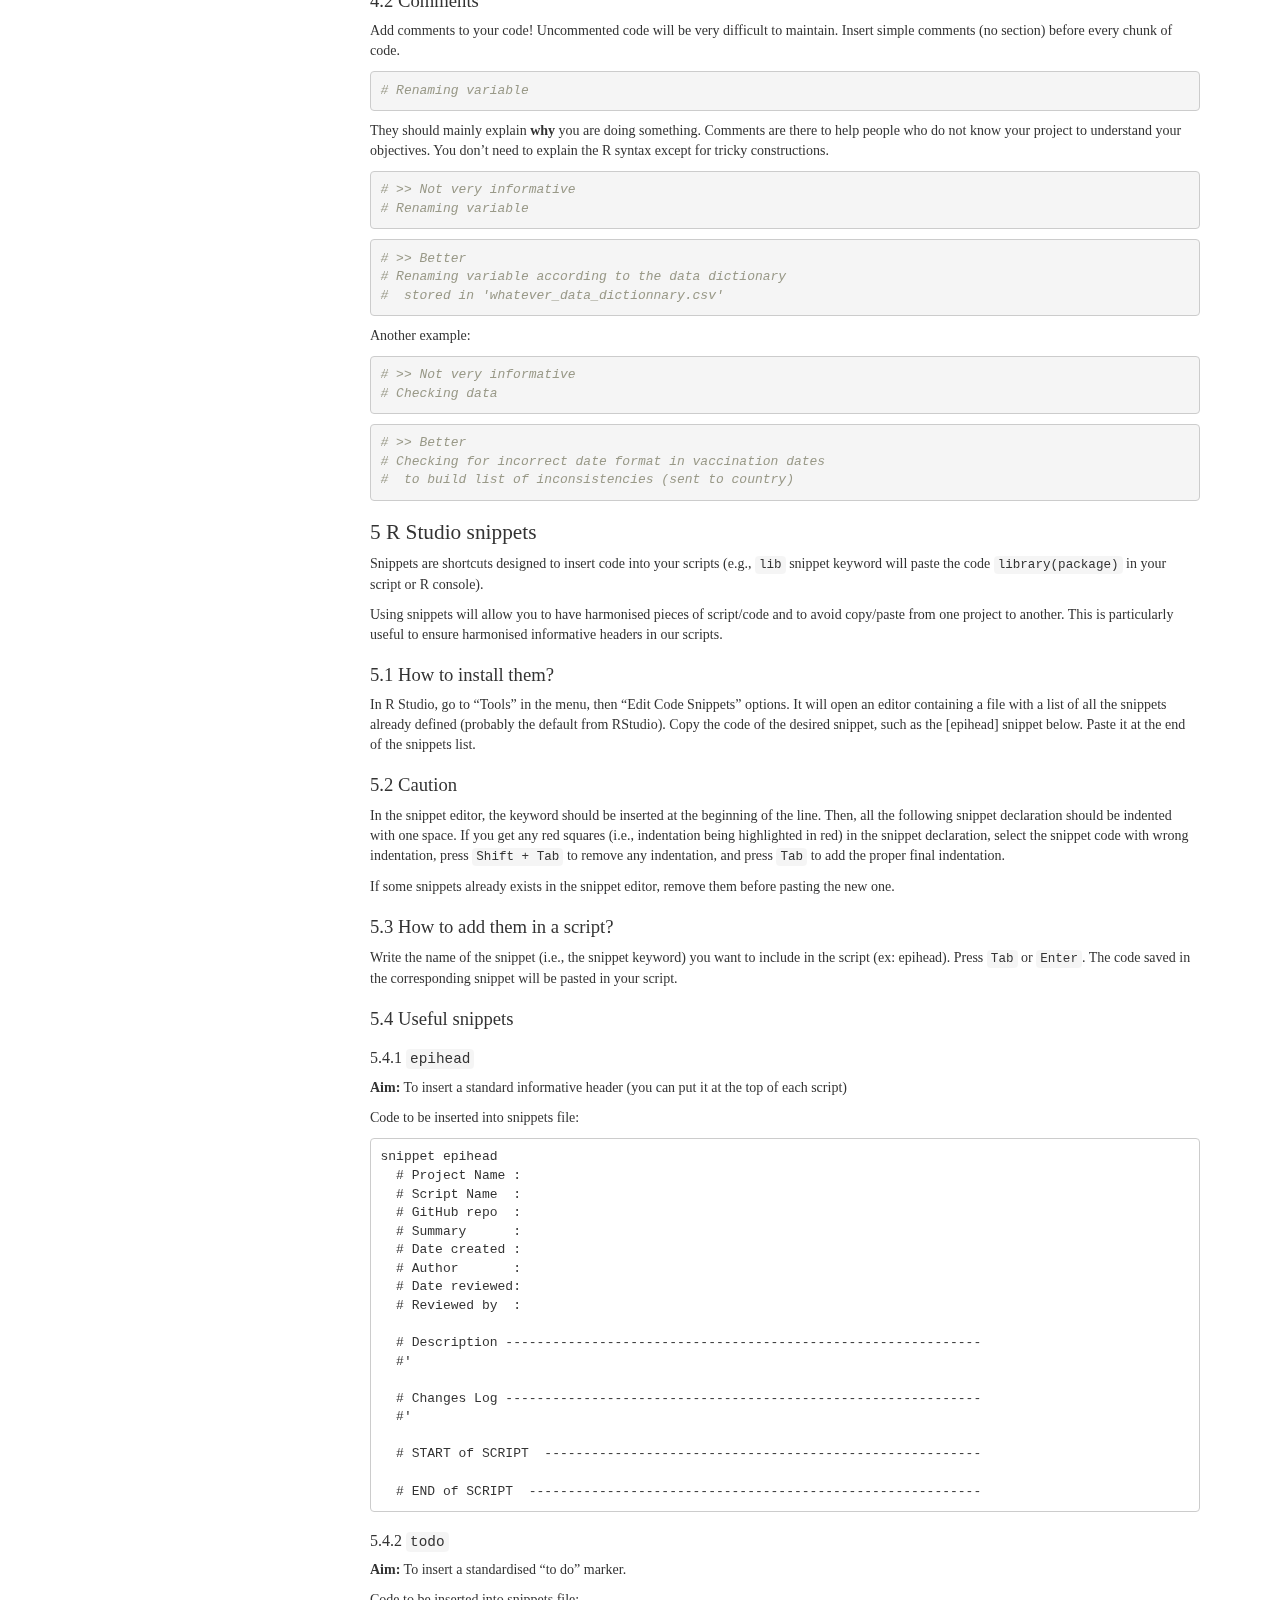
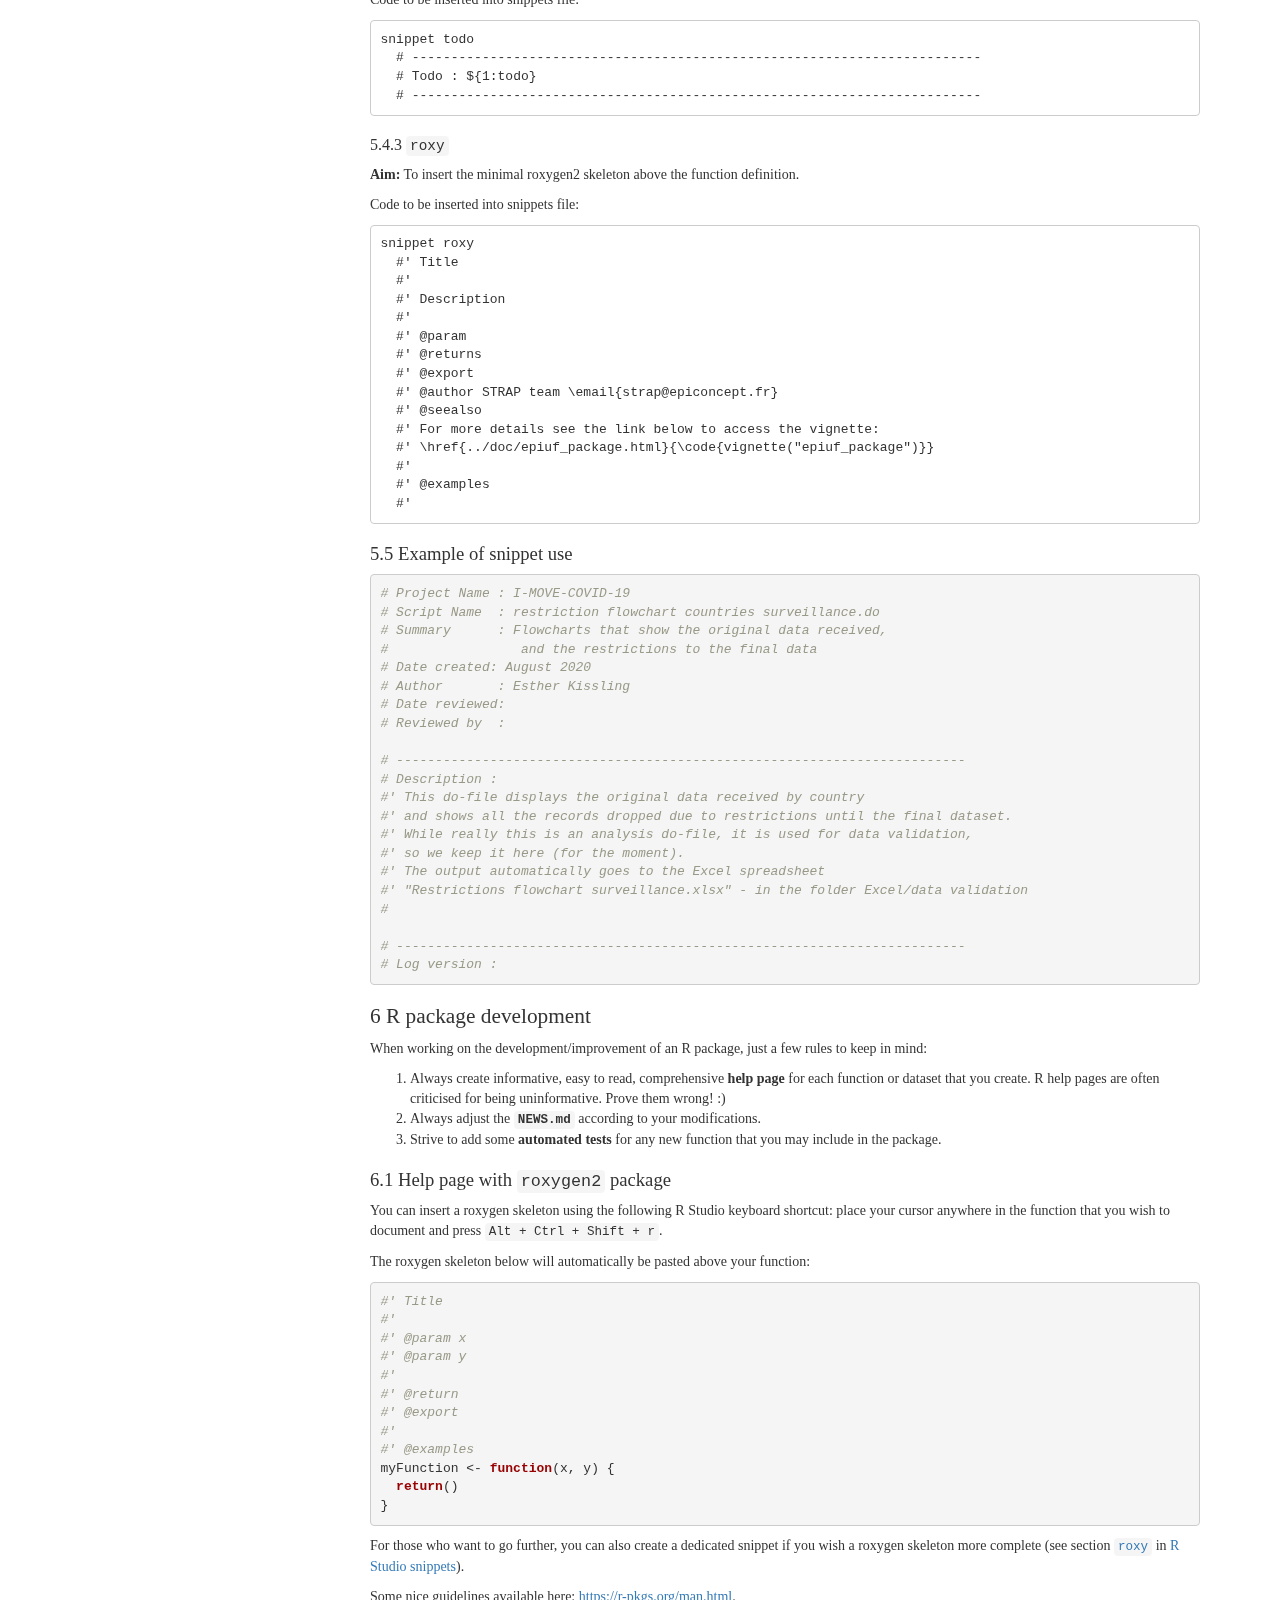
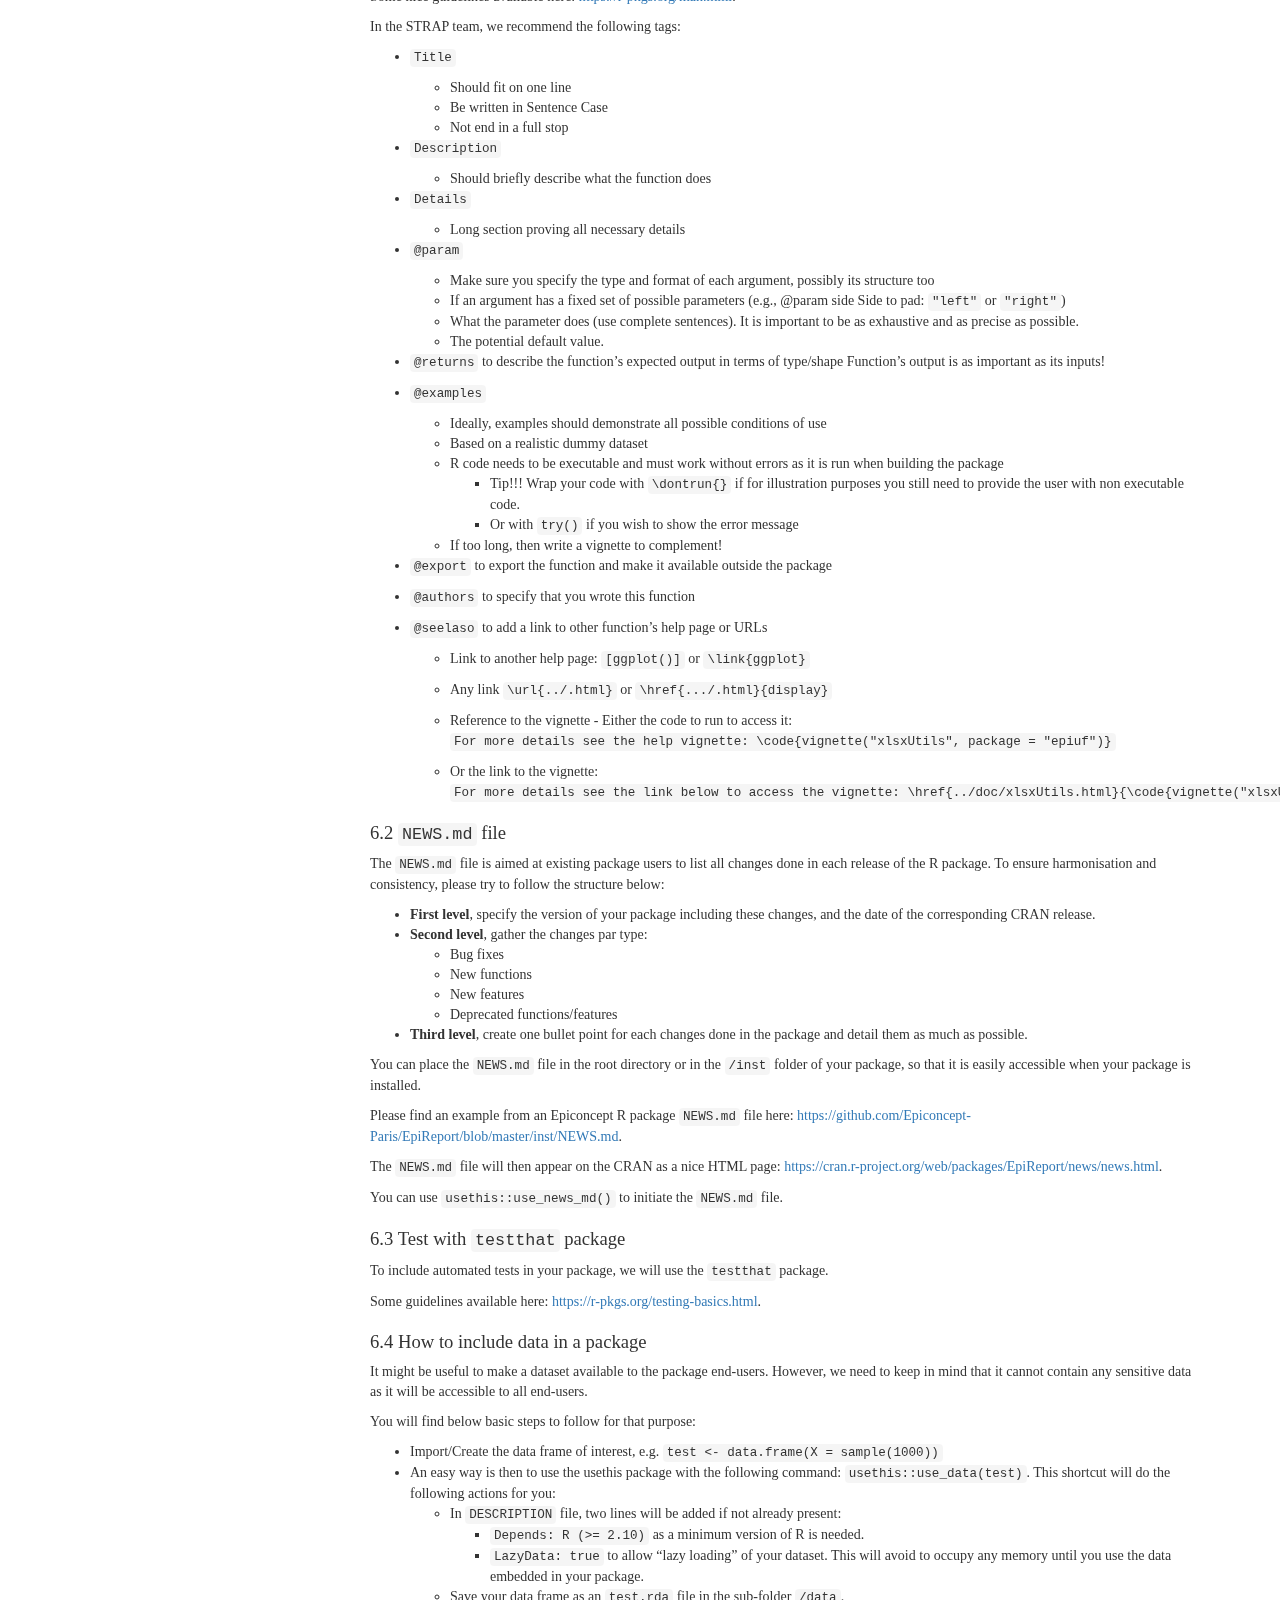
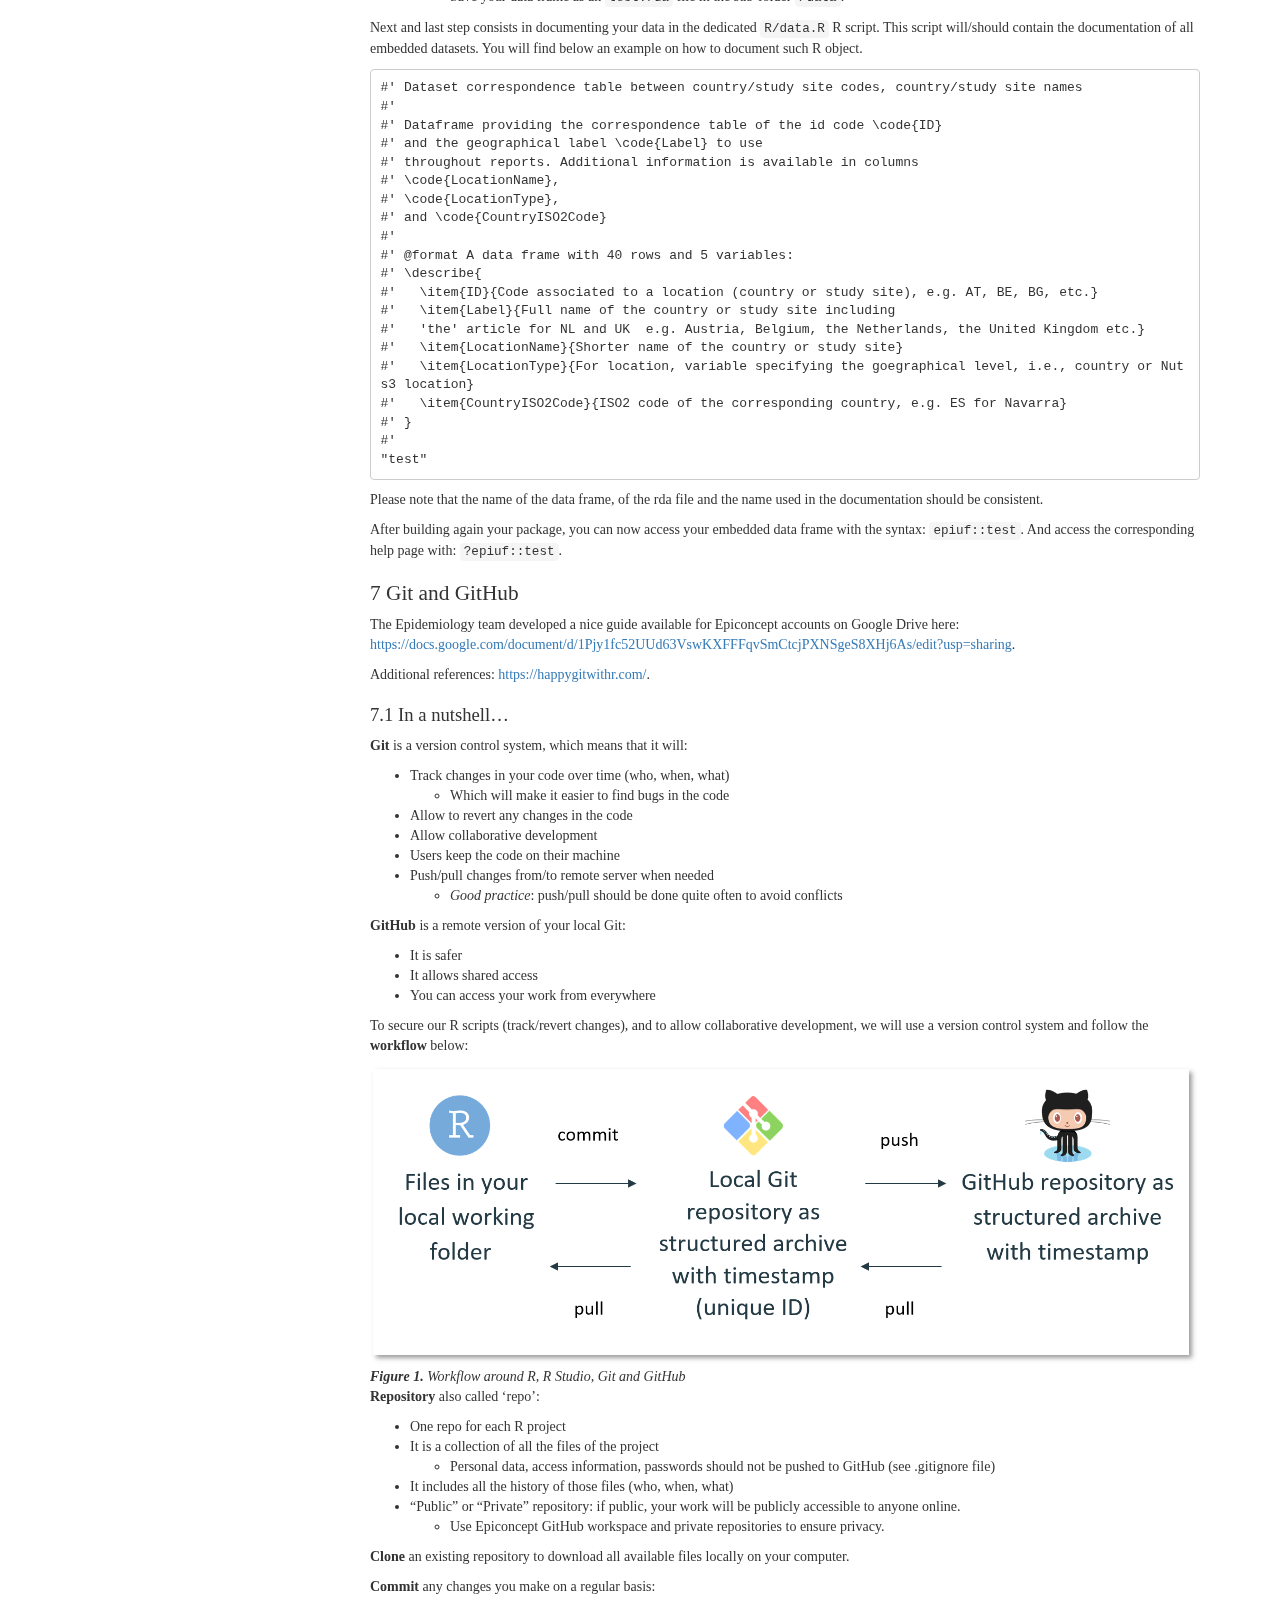
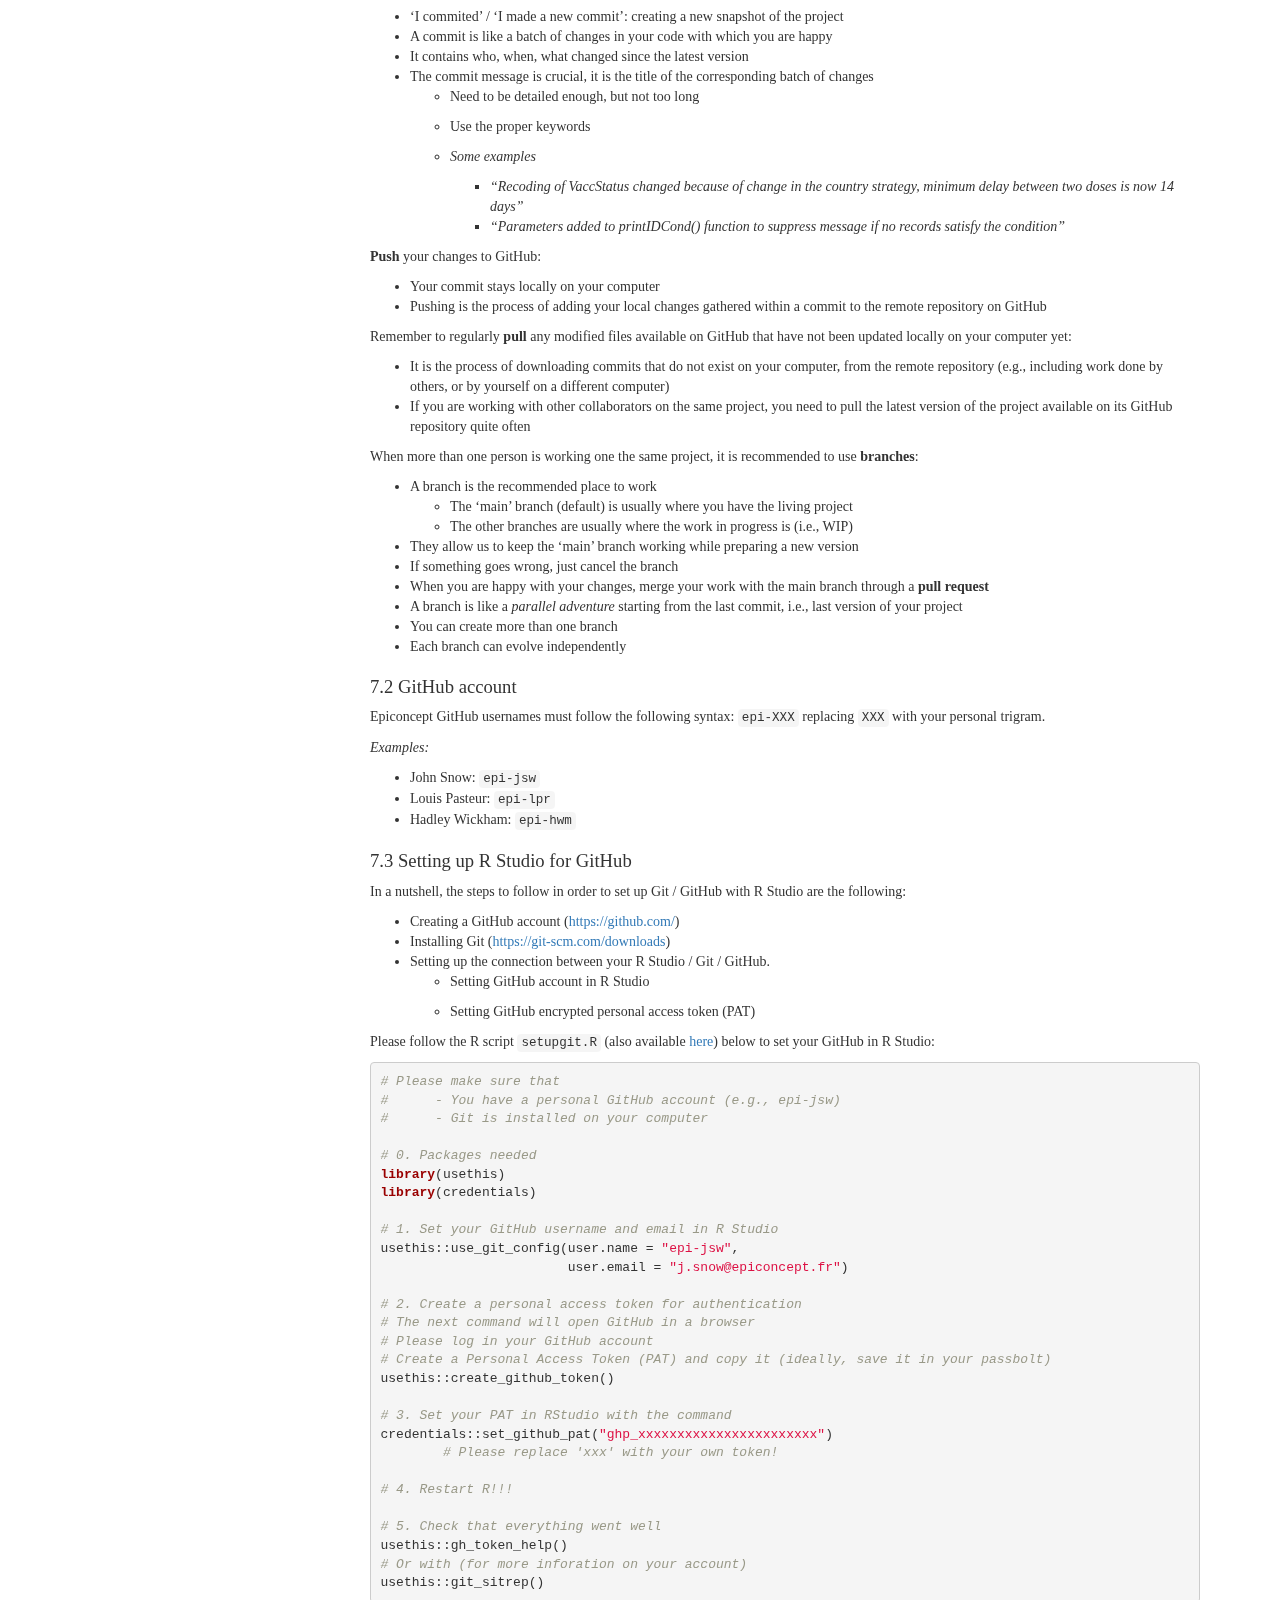
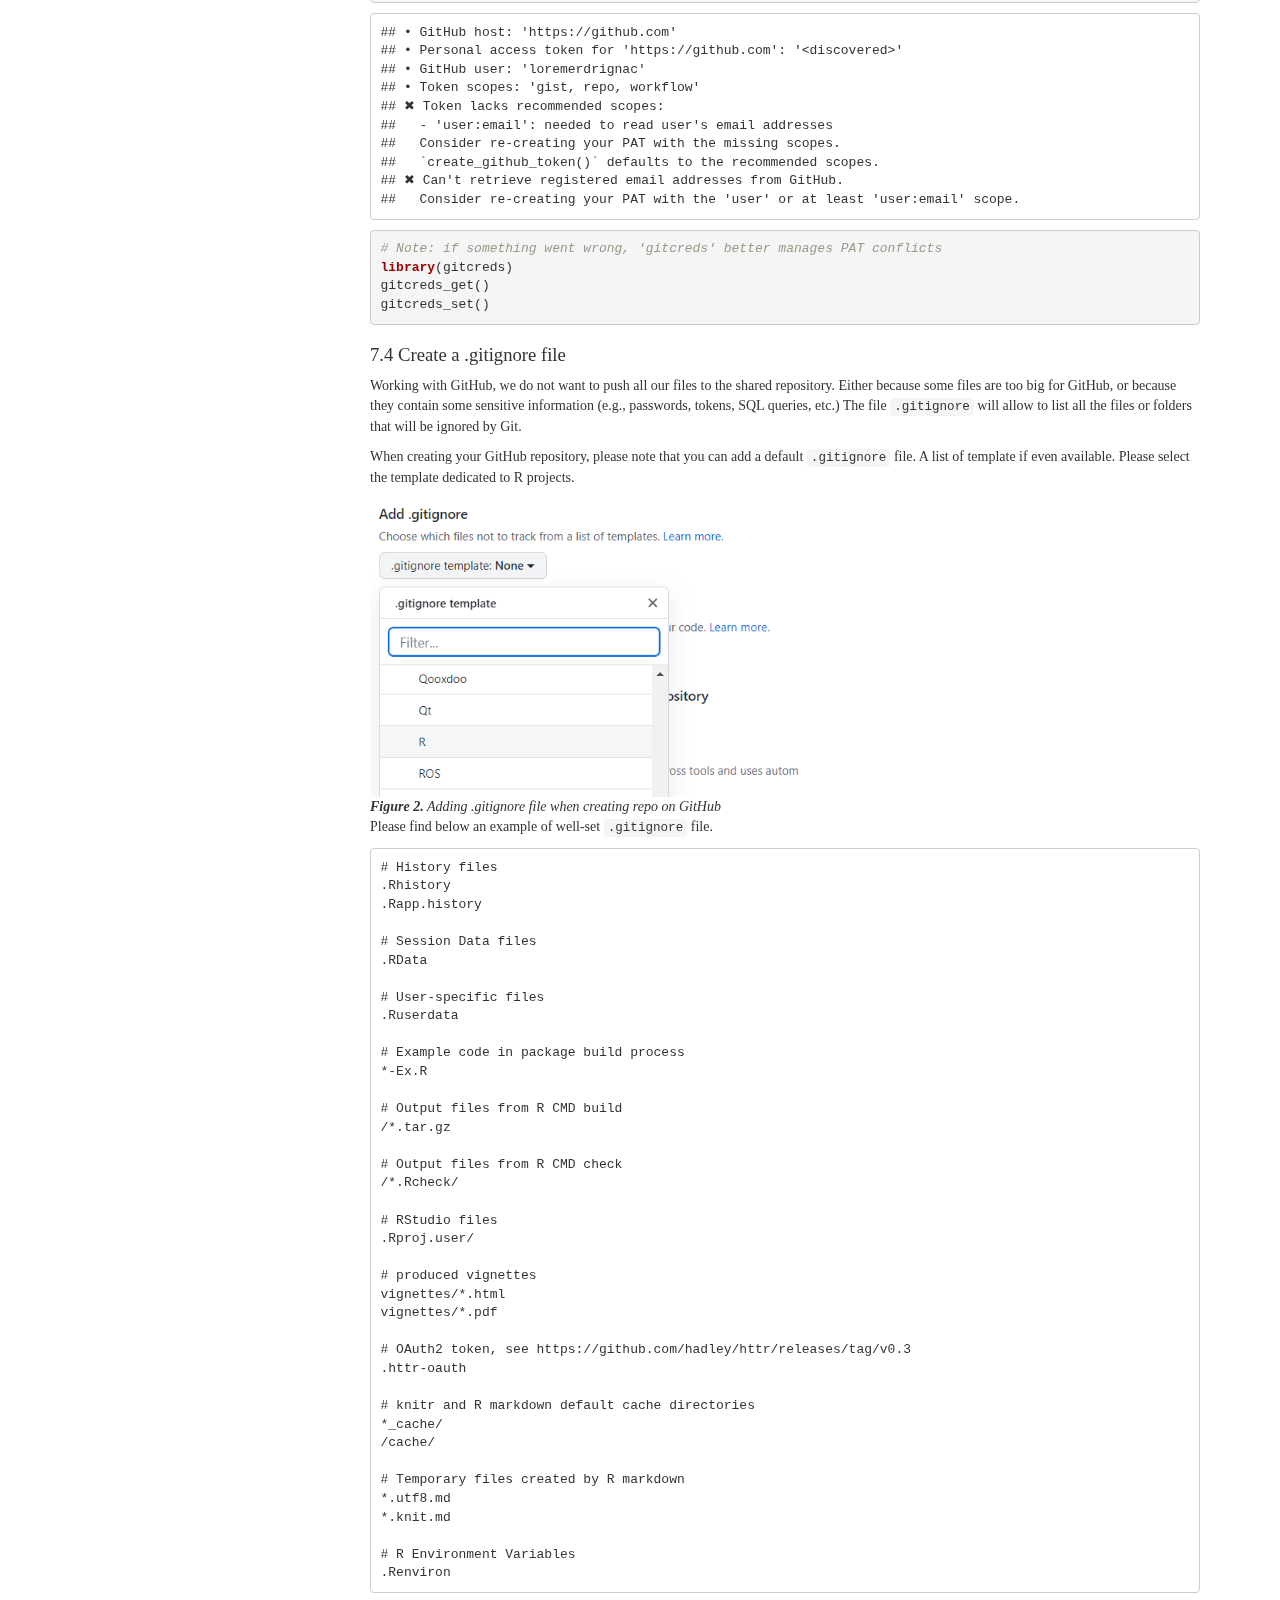
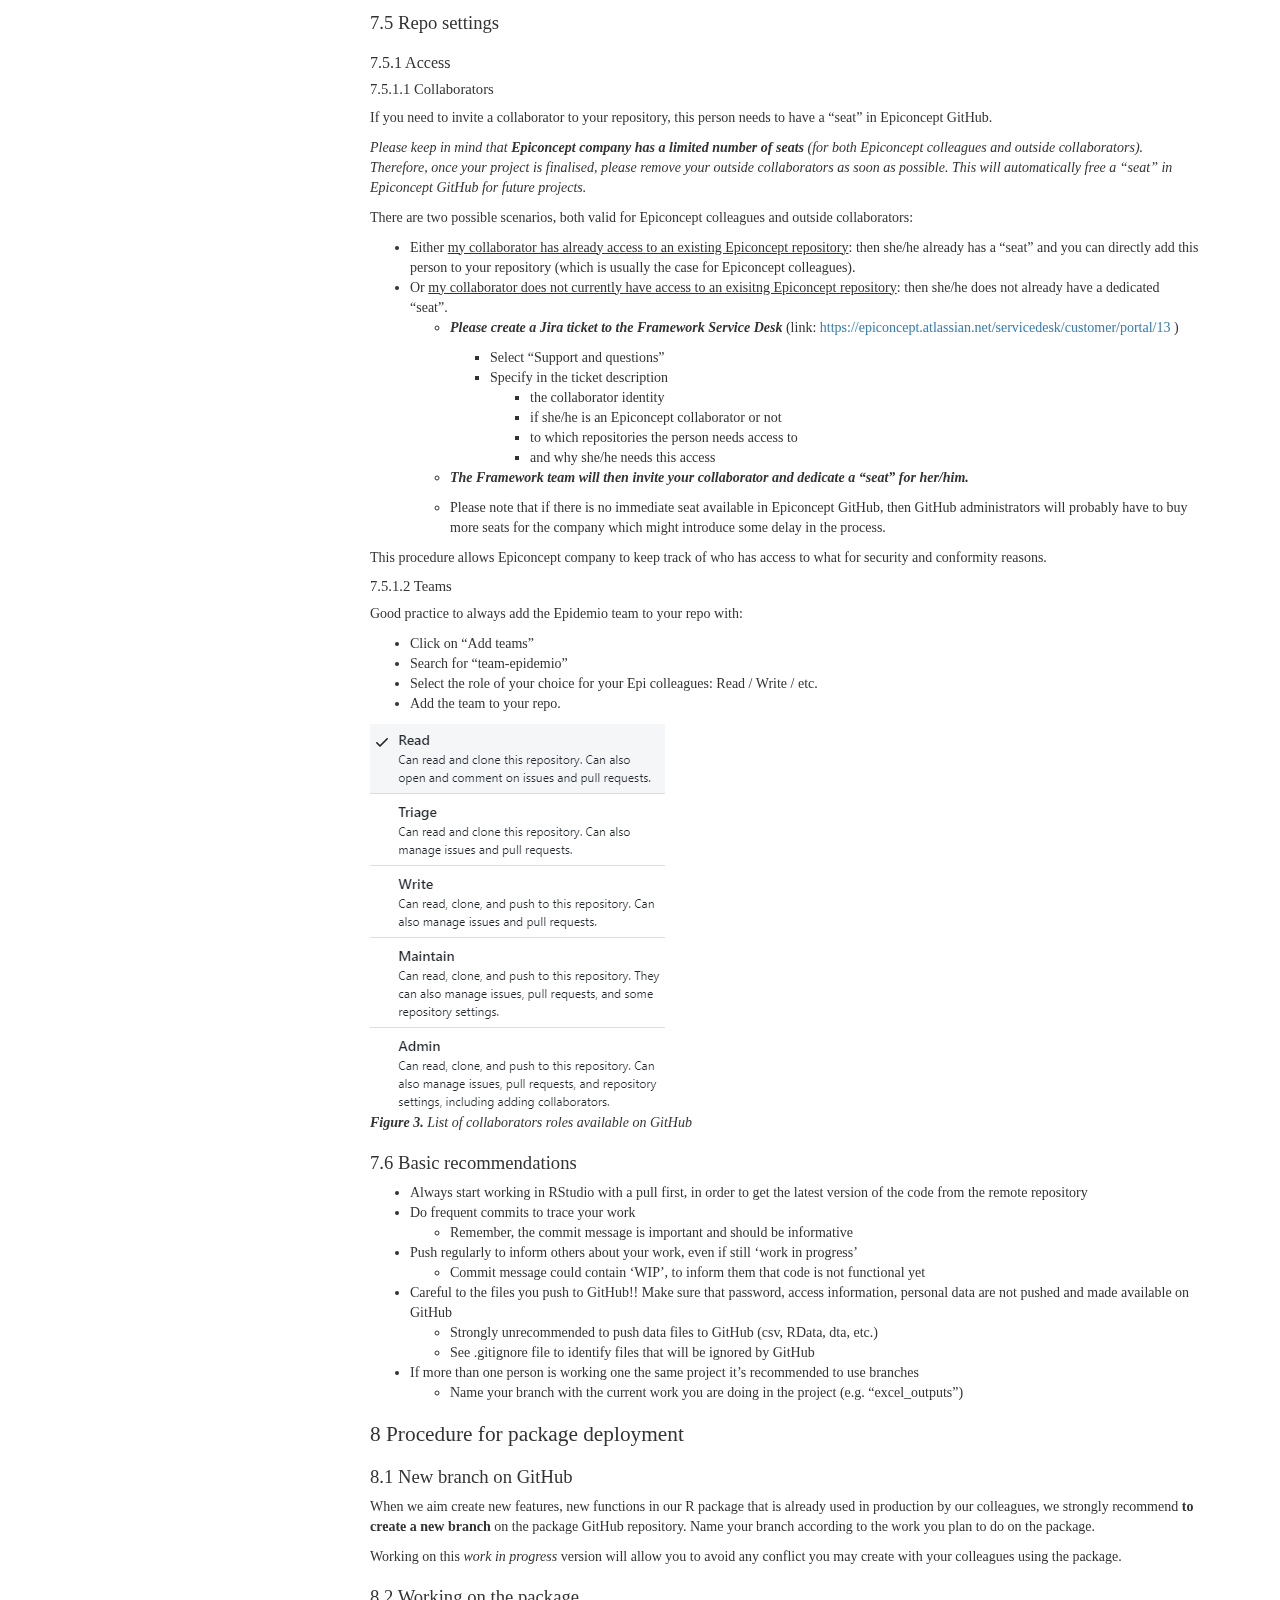
==== commit a3b6e688: "Typos and adding details in embedded dataset section" ====
--- a/Guidelines/r_guidelines.html
+++ b/Guidelines/r_guidelines.html
@@ -2052,7 +2052,7 @@
 command: <code>usethis::use_data(test)</code>. This shortcut will do the
 following actions for you:
 <ul>
-<li>In <code>DESCRITION</code> file, two lines will be added if not
+<li>In <code>DESCRIPTION</code> file, two lines will be added if not
 already present:
 <ul>
 <li><code>Depends: R (&gt;= 2.10)</code> as a minimum version of R is
@@ -2062,12 +2062,13 @@
 your package.</li>
 </ul></li>
 <li>Save your data frame as an <code>test.rda</code> file in the
-sub-folder <code>/data</code></li>
+sub-folder <code>/data</code>.</li>
 </ul></li>
 </ul>
 <p>Next and last step consists in documenting your data in the dedicated
-<code>R/data.R</code> R script. You will find below an example on how to
-document such R object.</p>
+<code>R/data.R</code> R script. This script will/should contain the
+documentation of all embedded datasets. You will find below an example
+on how to document such R object.</p>
 <pre><code>#&#39; Dataset correspondence table between country/study site codes, country/study site names
 #&#39;
 #&#39; Dataframe providing the correspondence table of the id code \code{ID}
@@ -2087,7 +2088,12 @@
 #&#39;   \item{CountryISO2Code}{ISO2 code of the corresponding country, e.g. ES for Navarra}
 #&#39; }
 #&#39; 
-&quot;RefSite&quot;</code></pre>
+&quot;test&quot;</code></pre>
+<p>Please note that the name of the data frame, of the rda file and the
+name used in the documentation should be consistent.</p>
+<p>After building again your package, you can now access your embedded
+data frame with the syntax: <code>epiuf::test</code>. And access the
+corresponding help page with: <code>?epiuf::test</code>.</p>
 </div>
 </div>
 <div id="git-and-github" class="section level1" number="7">
